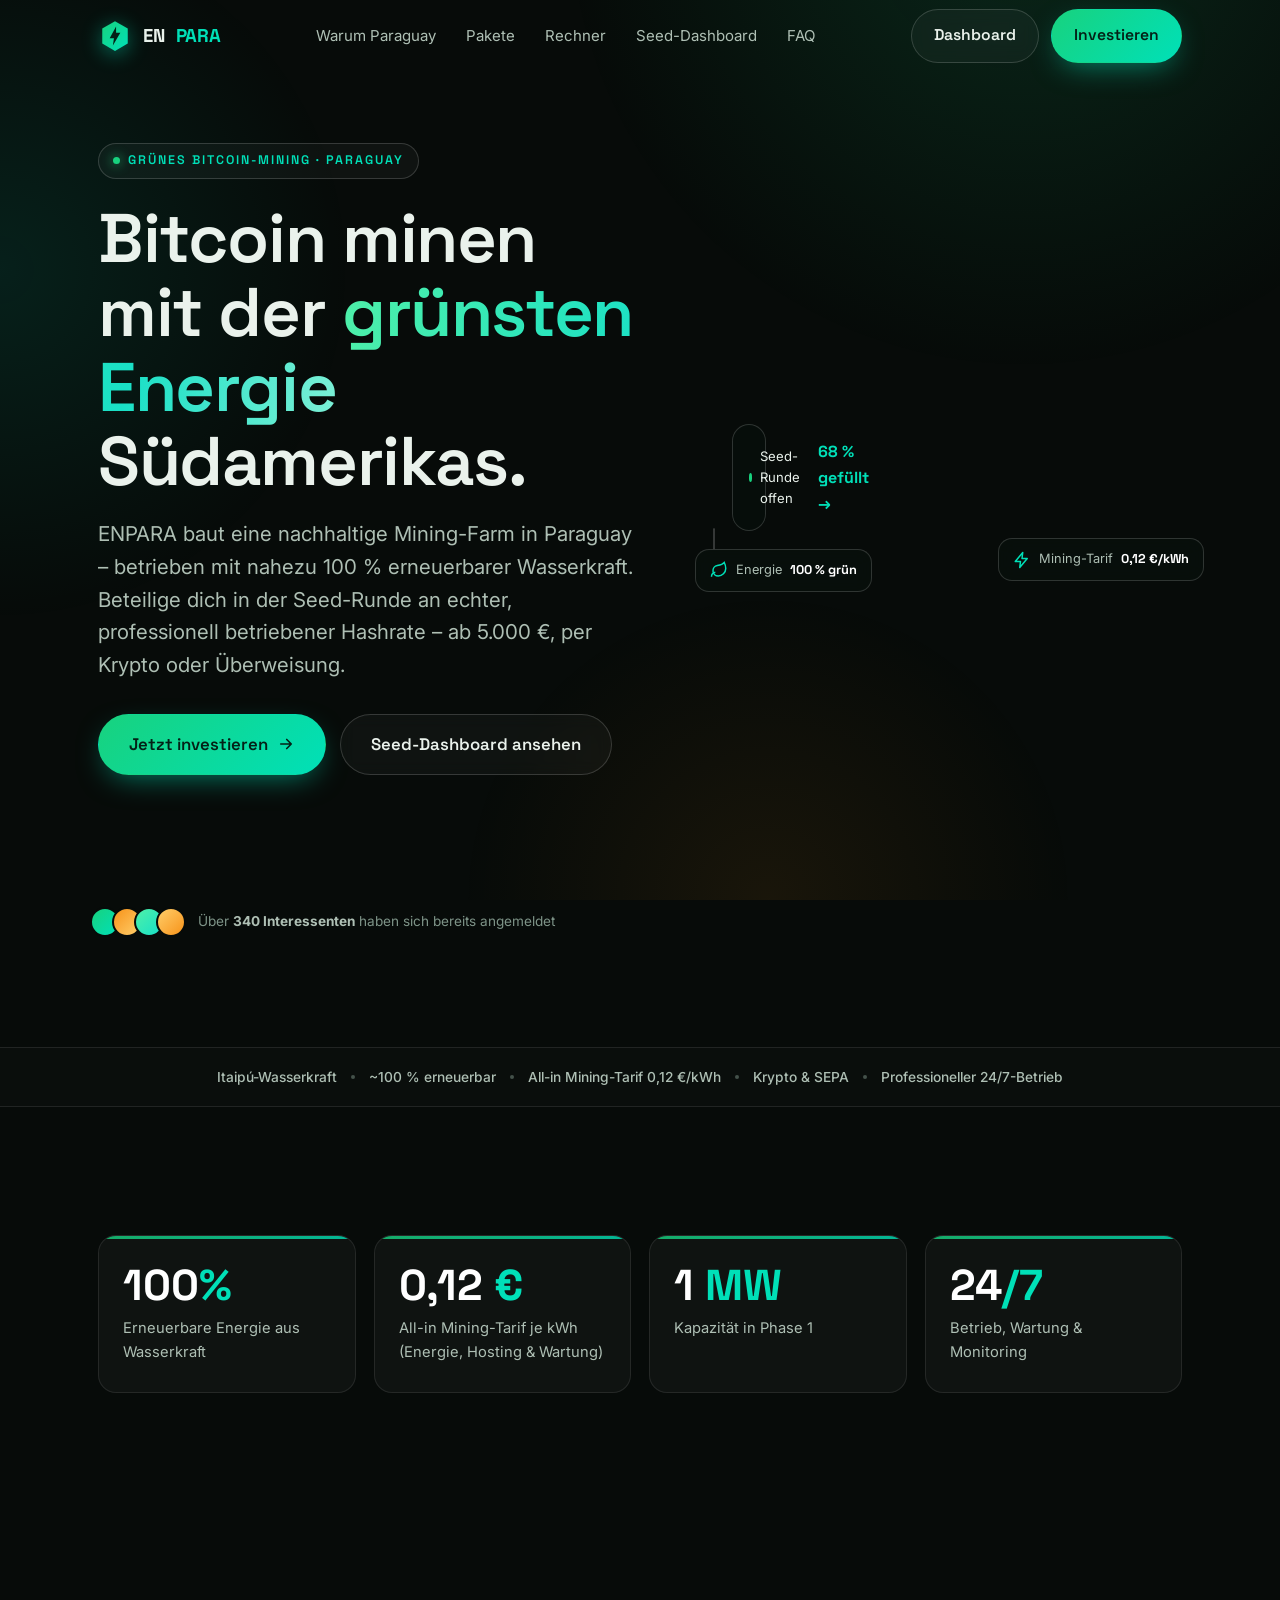
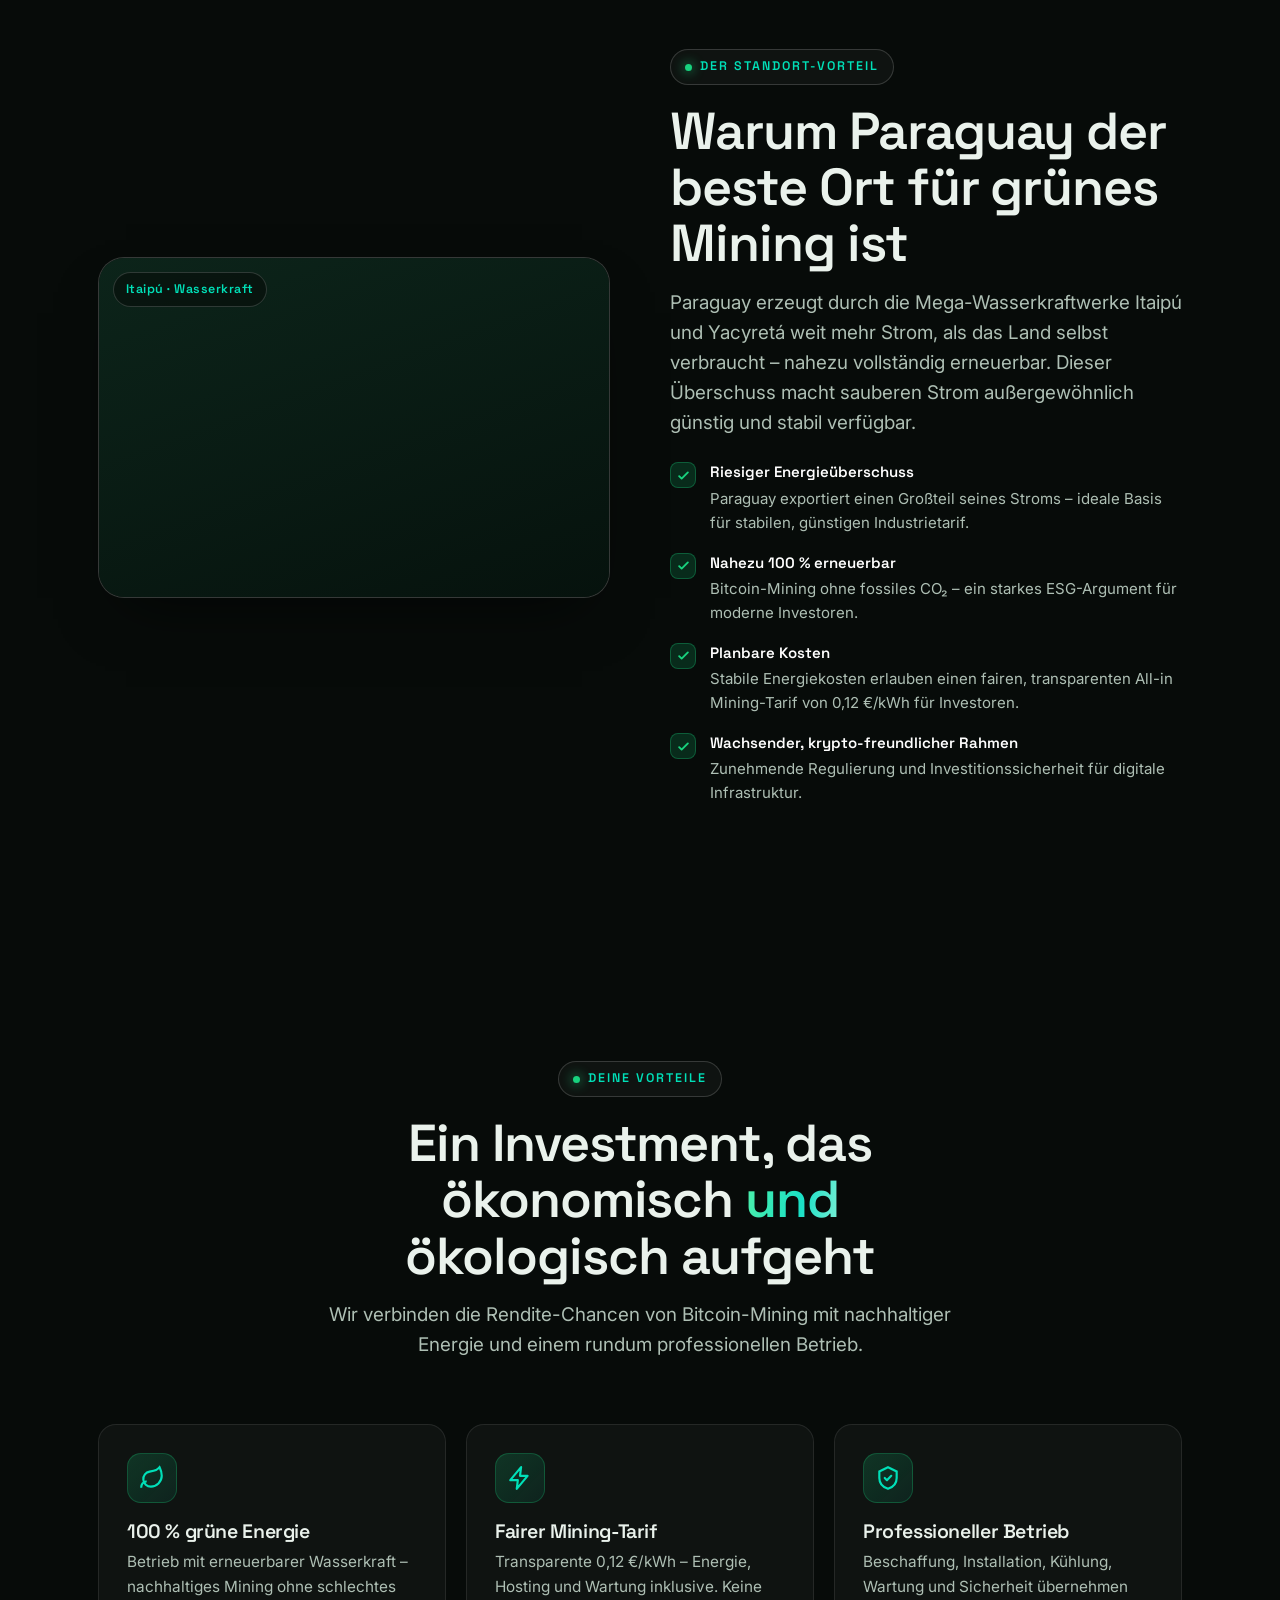
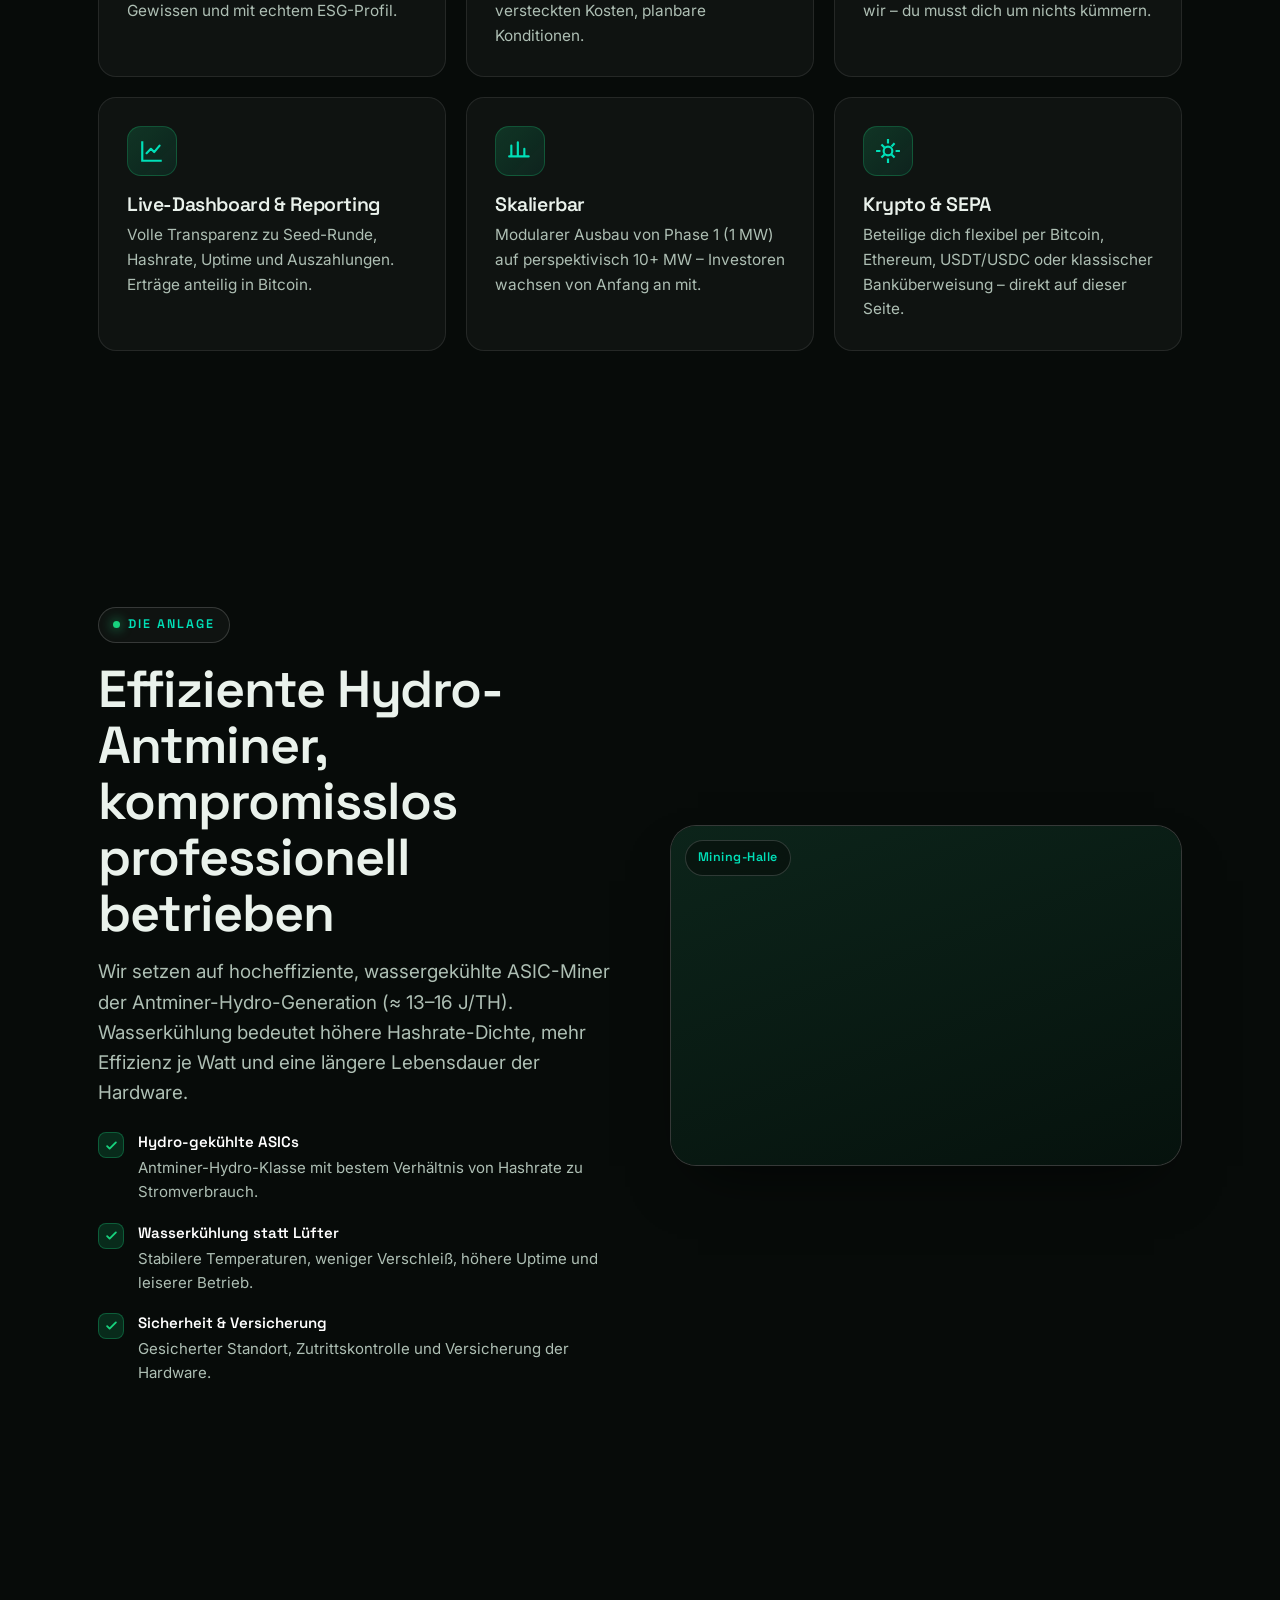
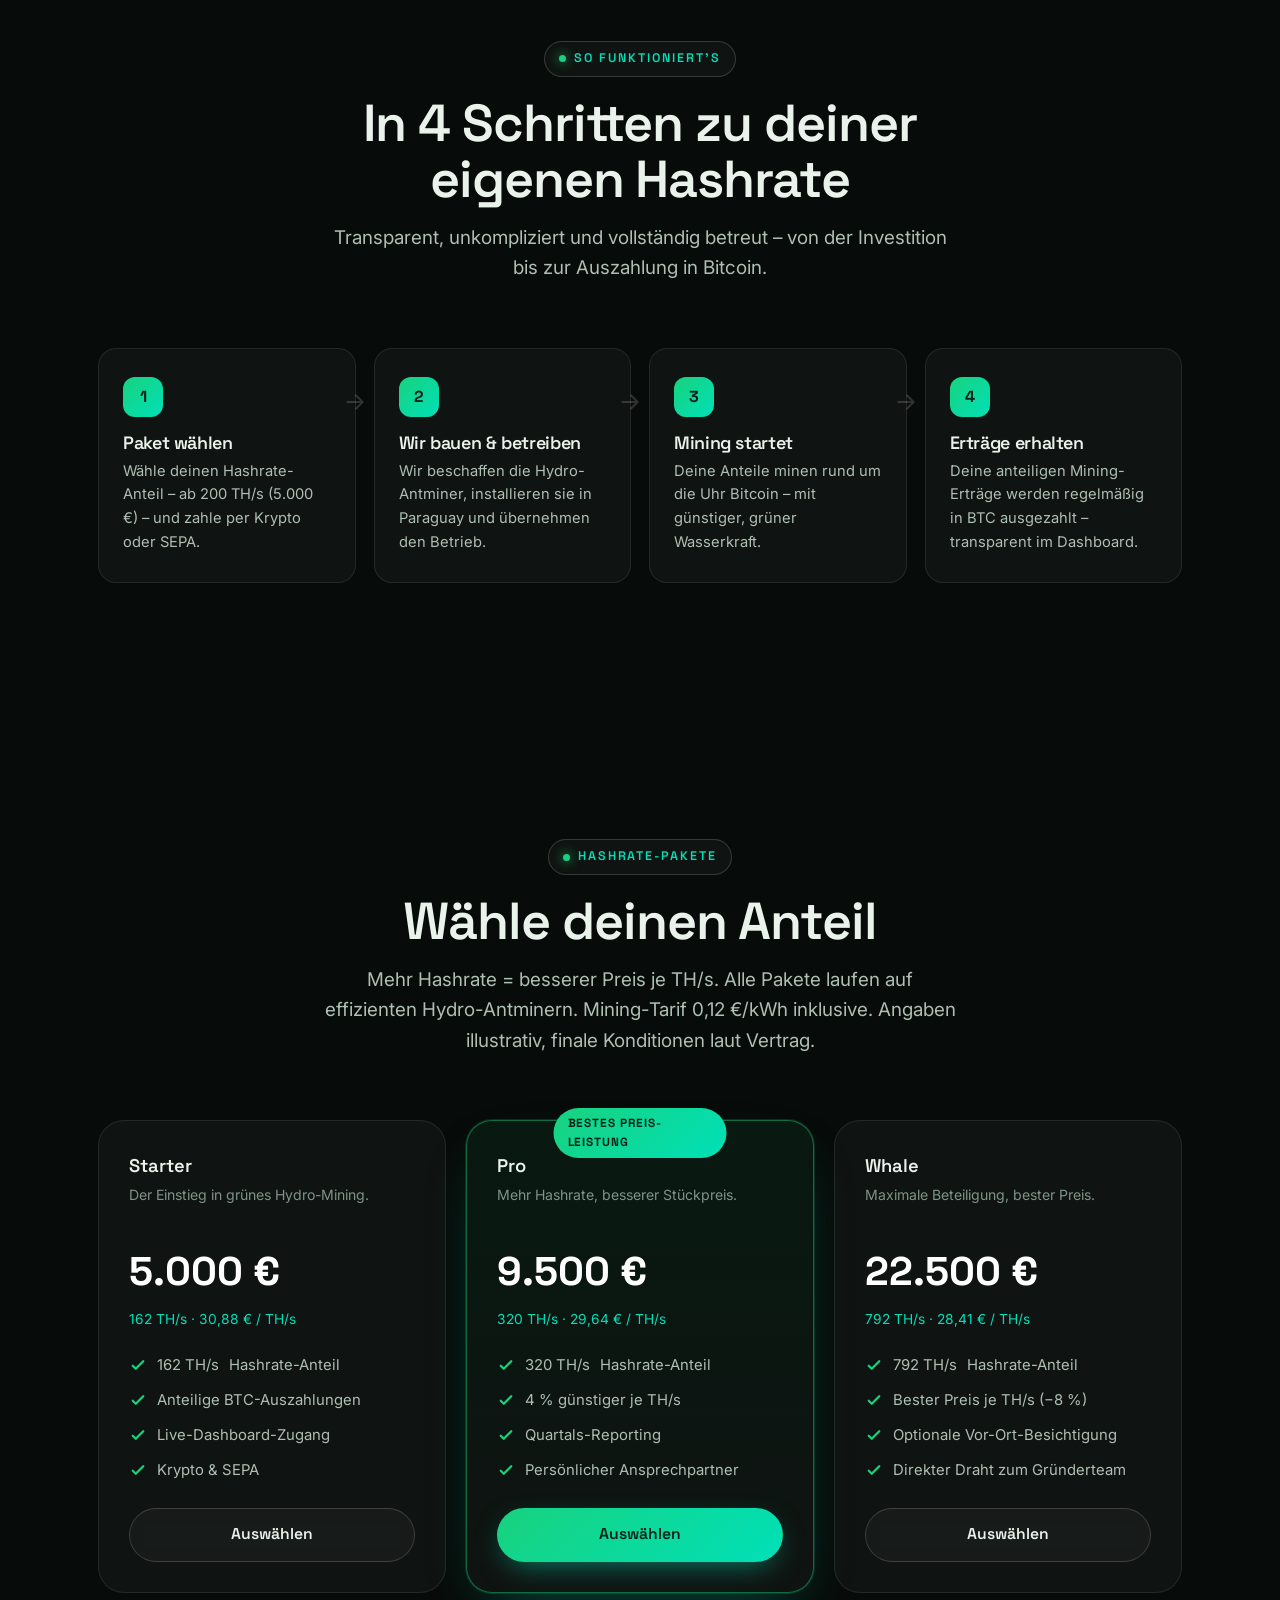
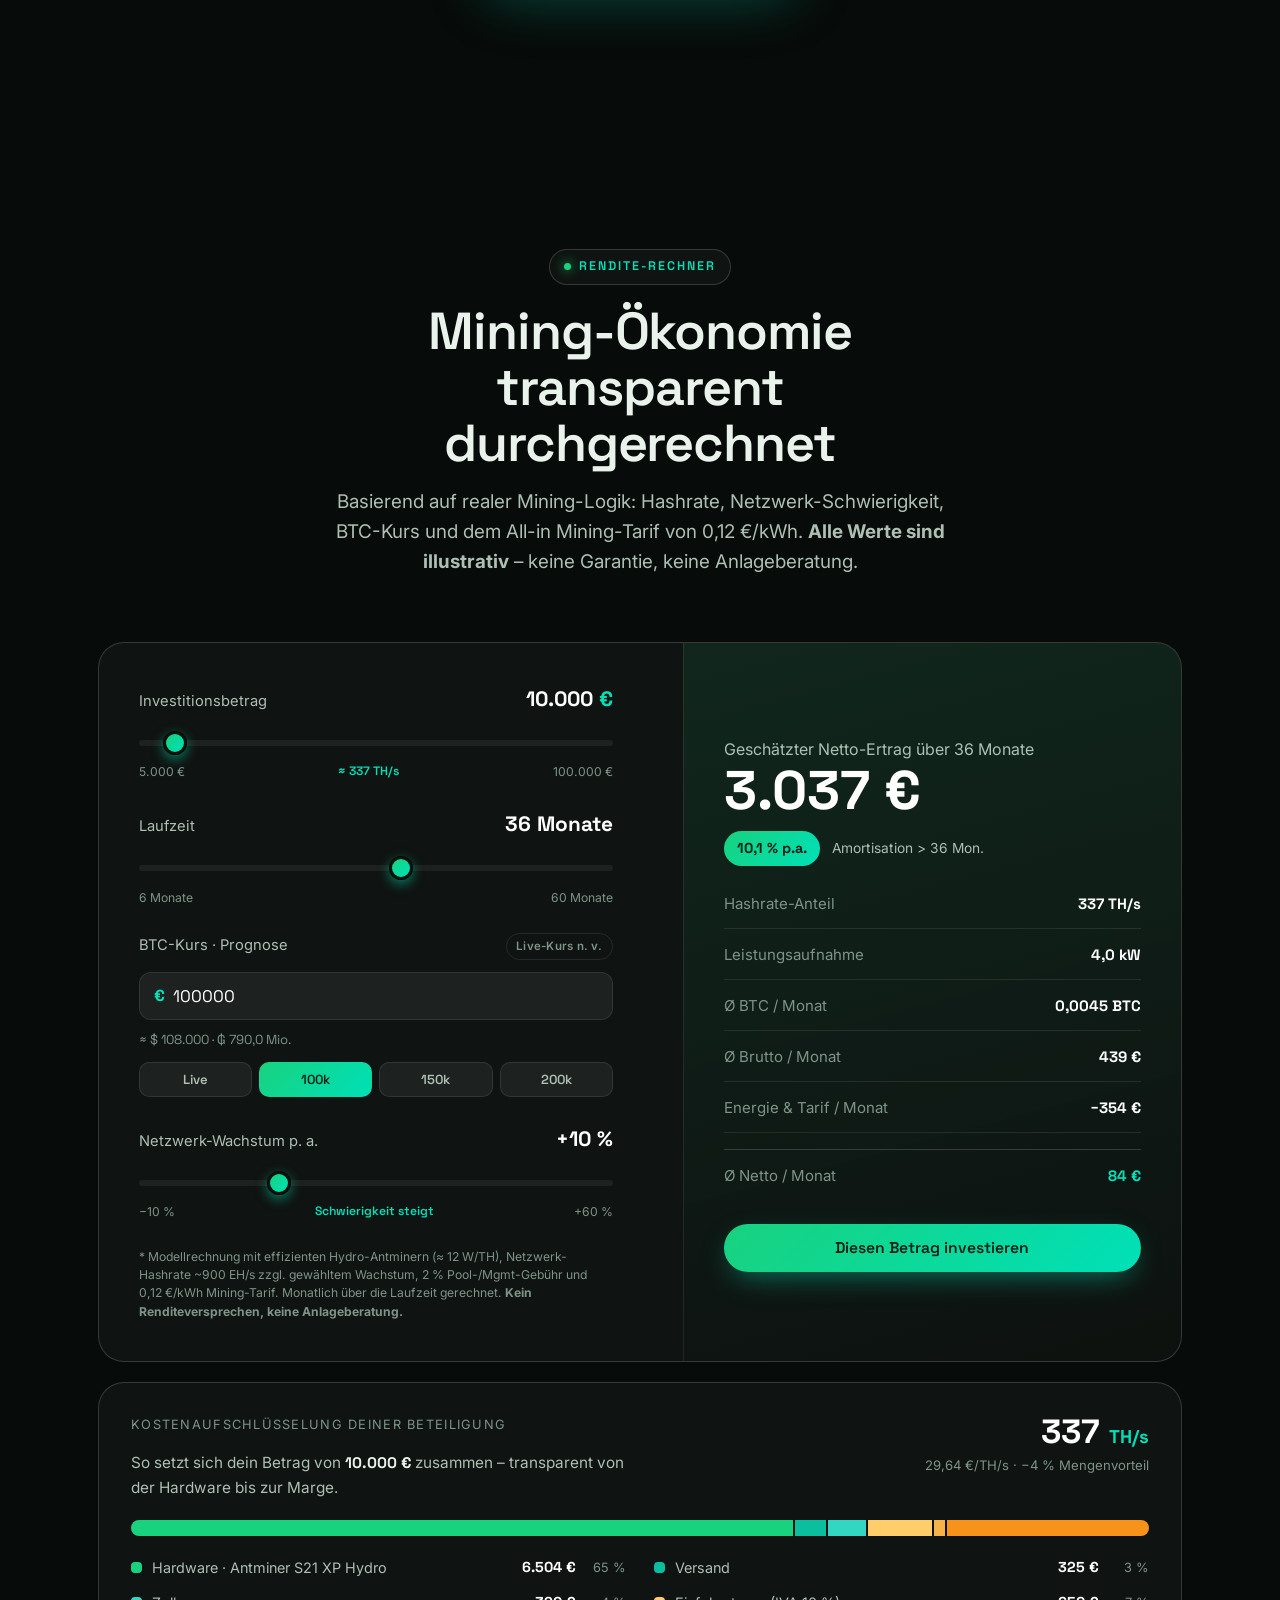
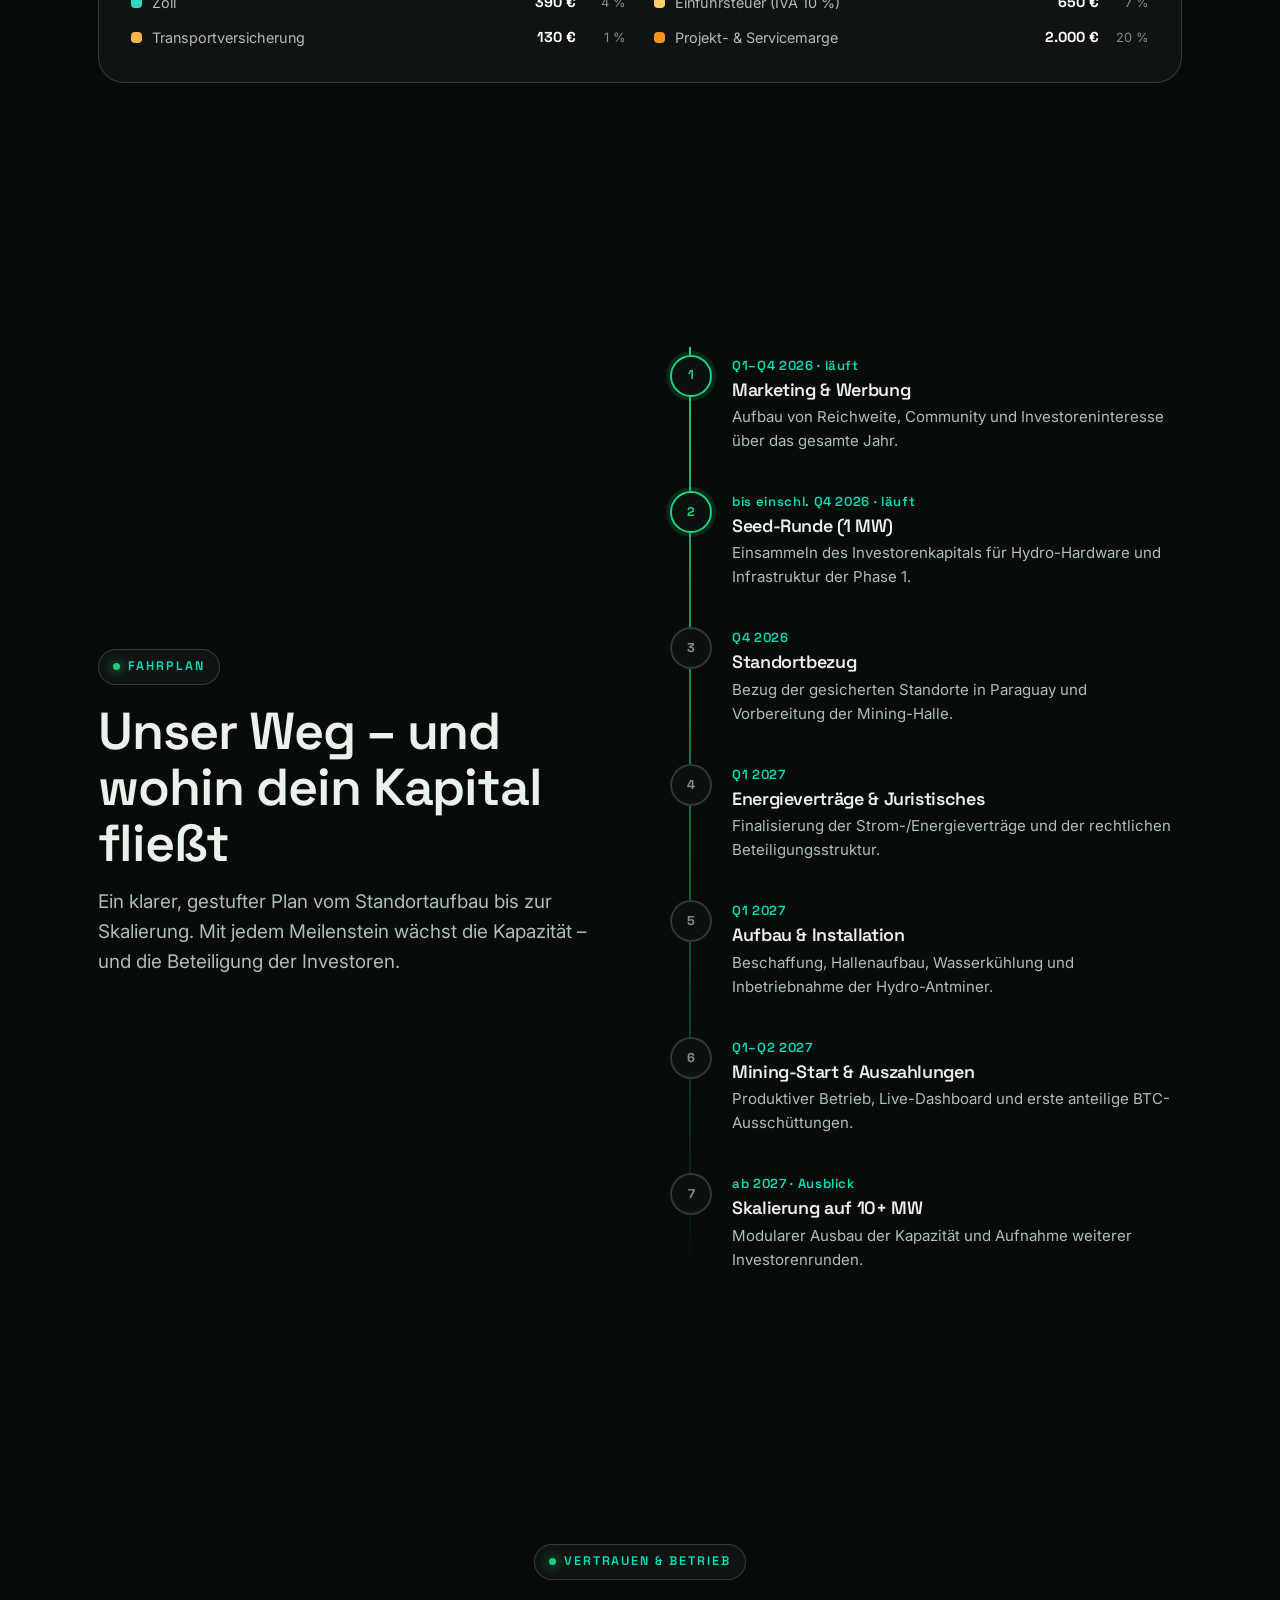
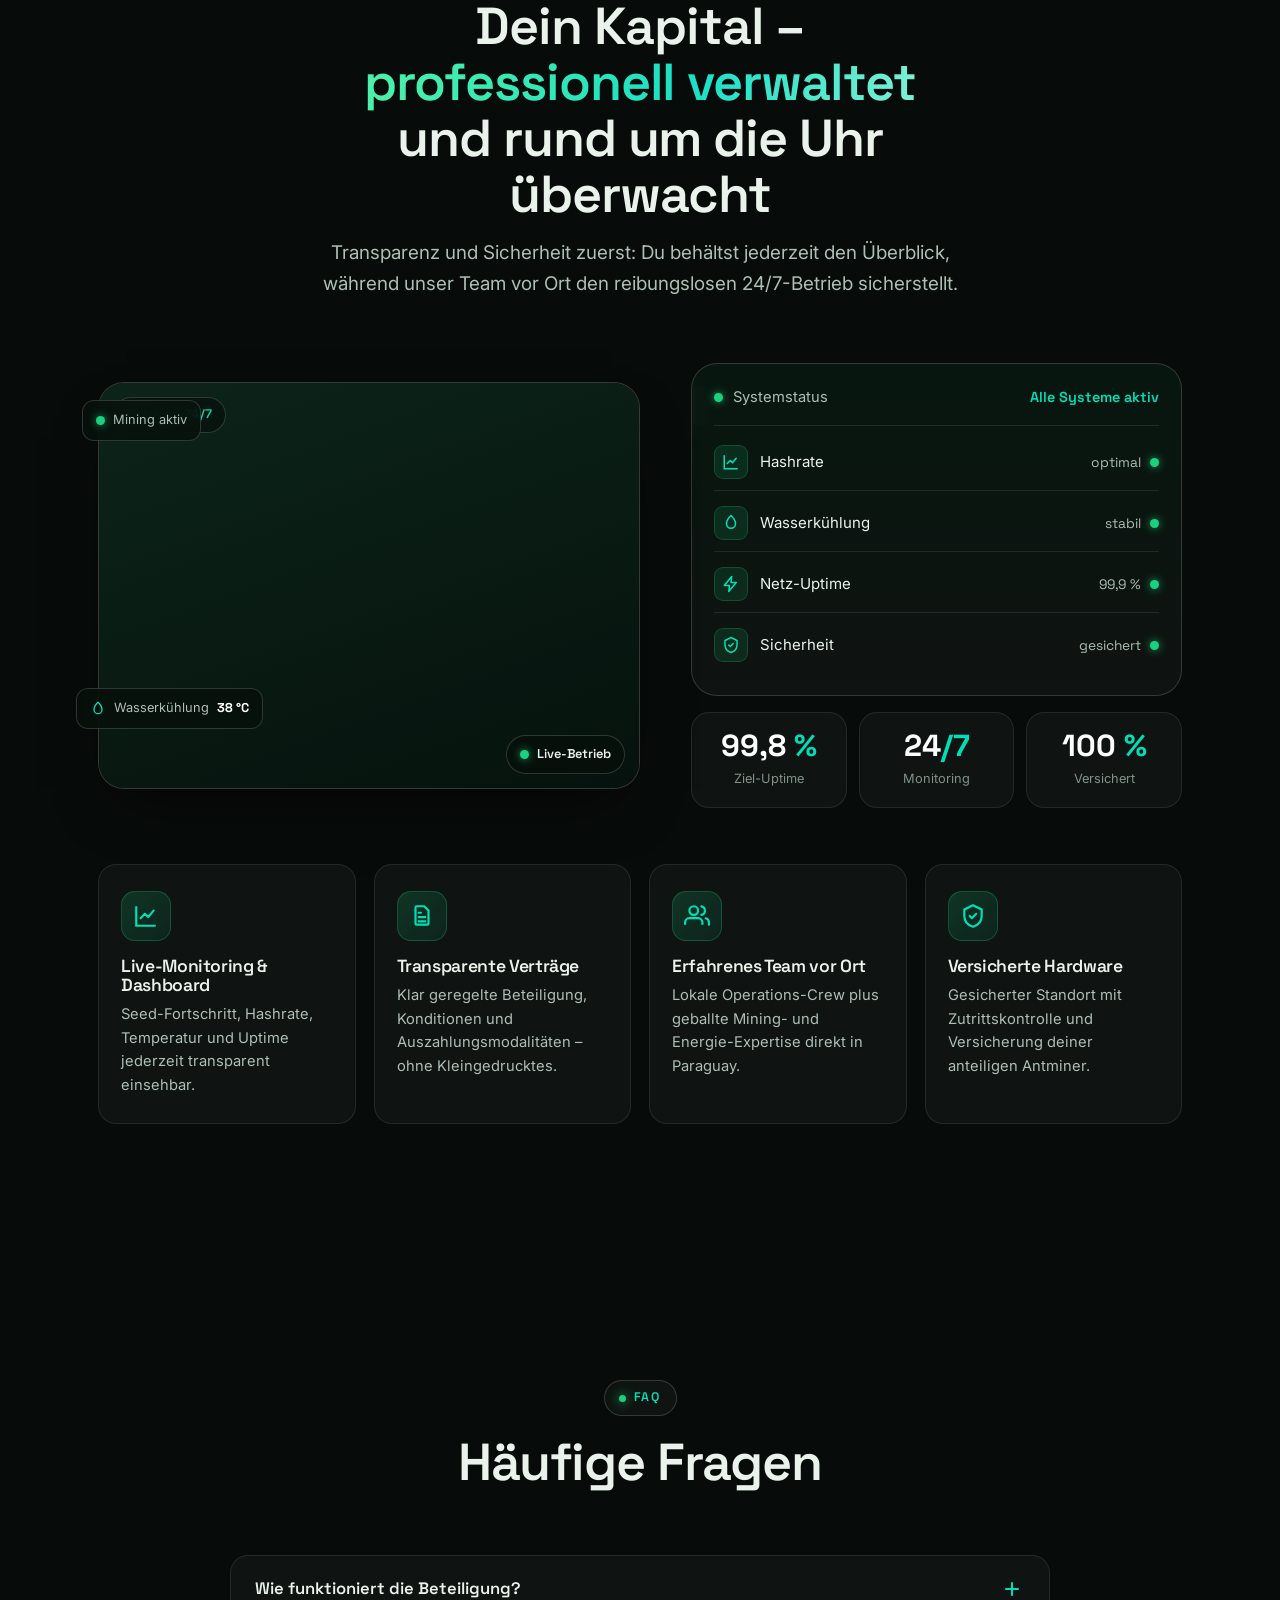
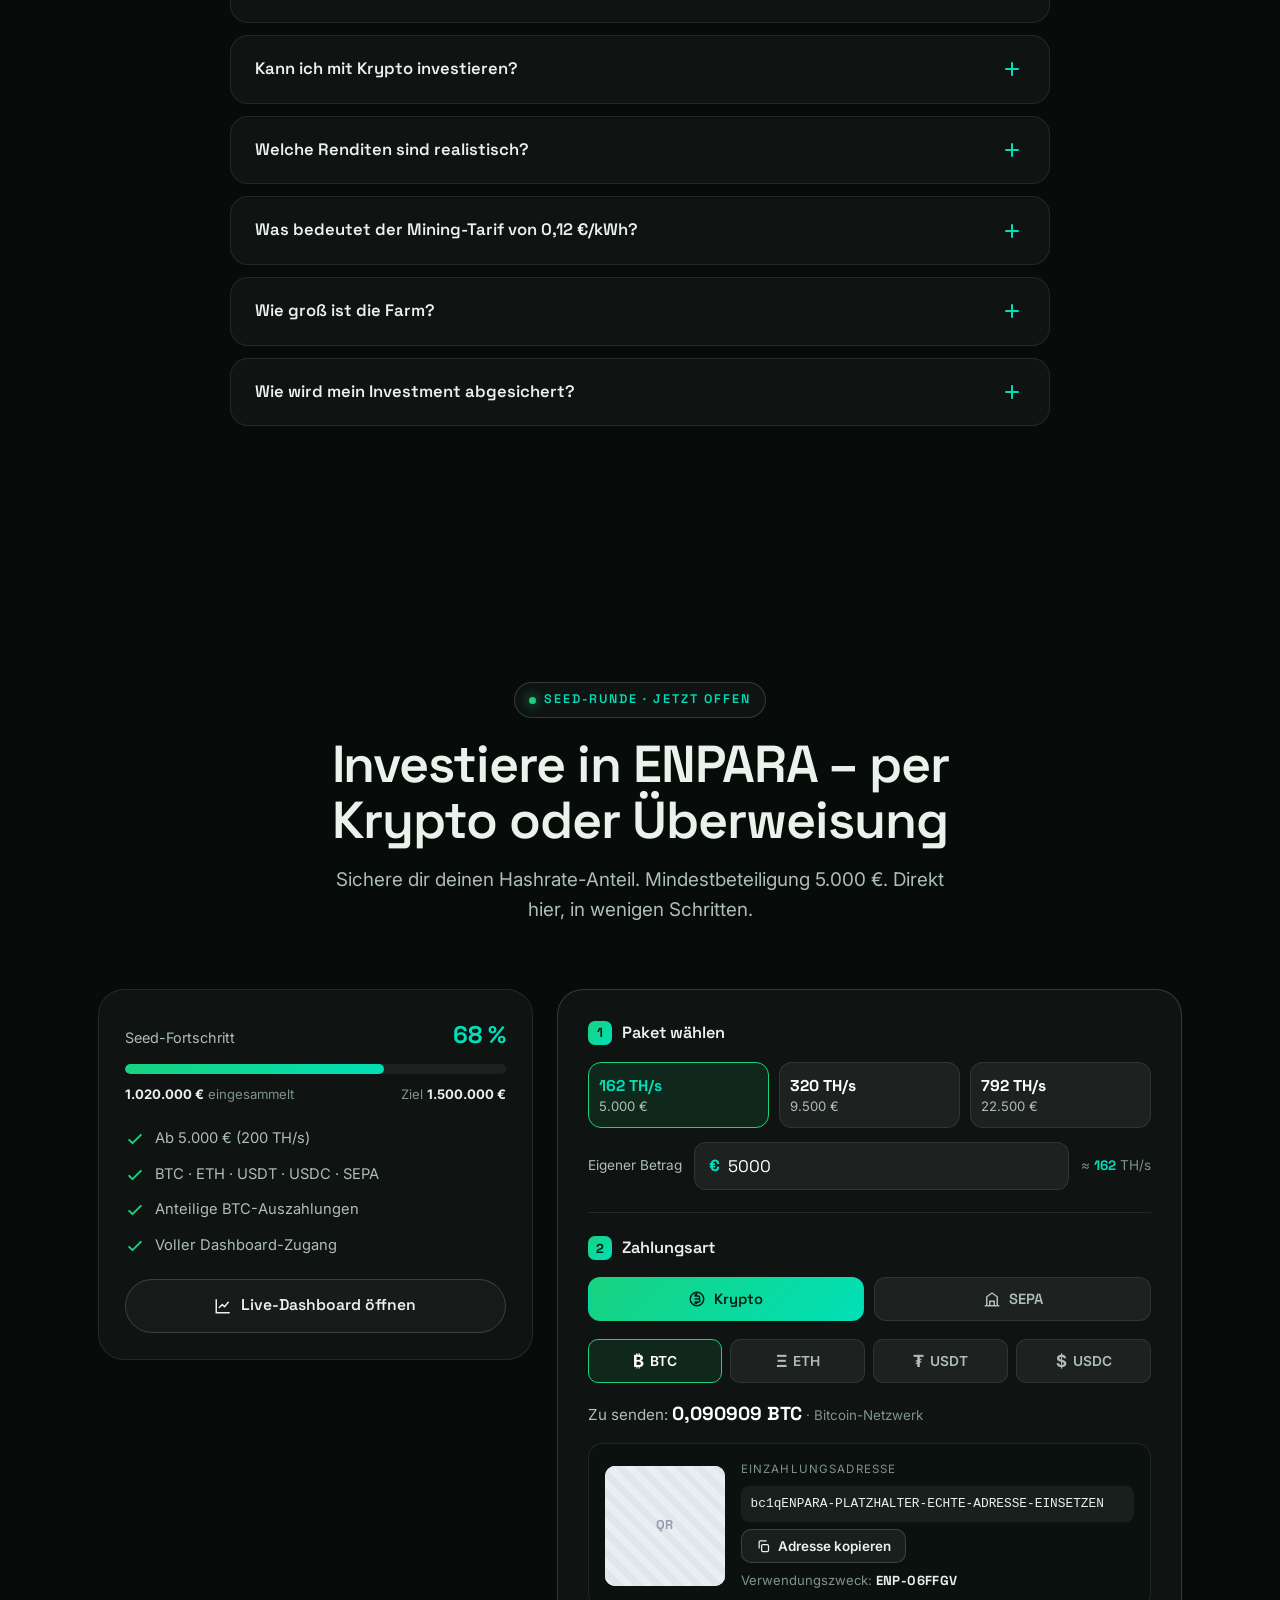
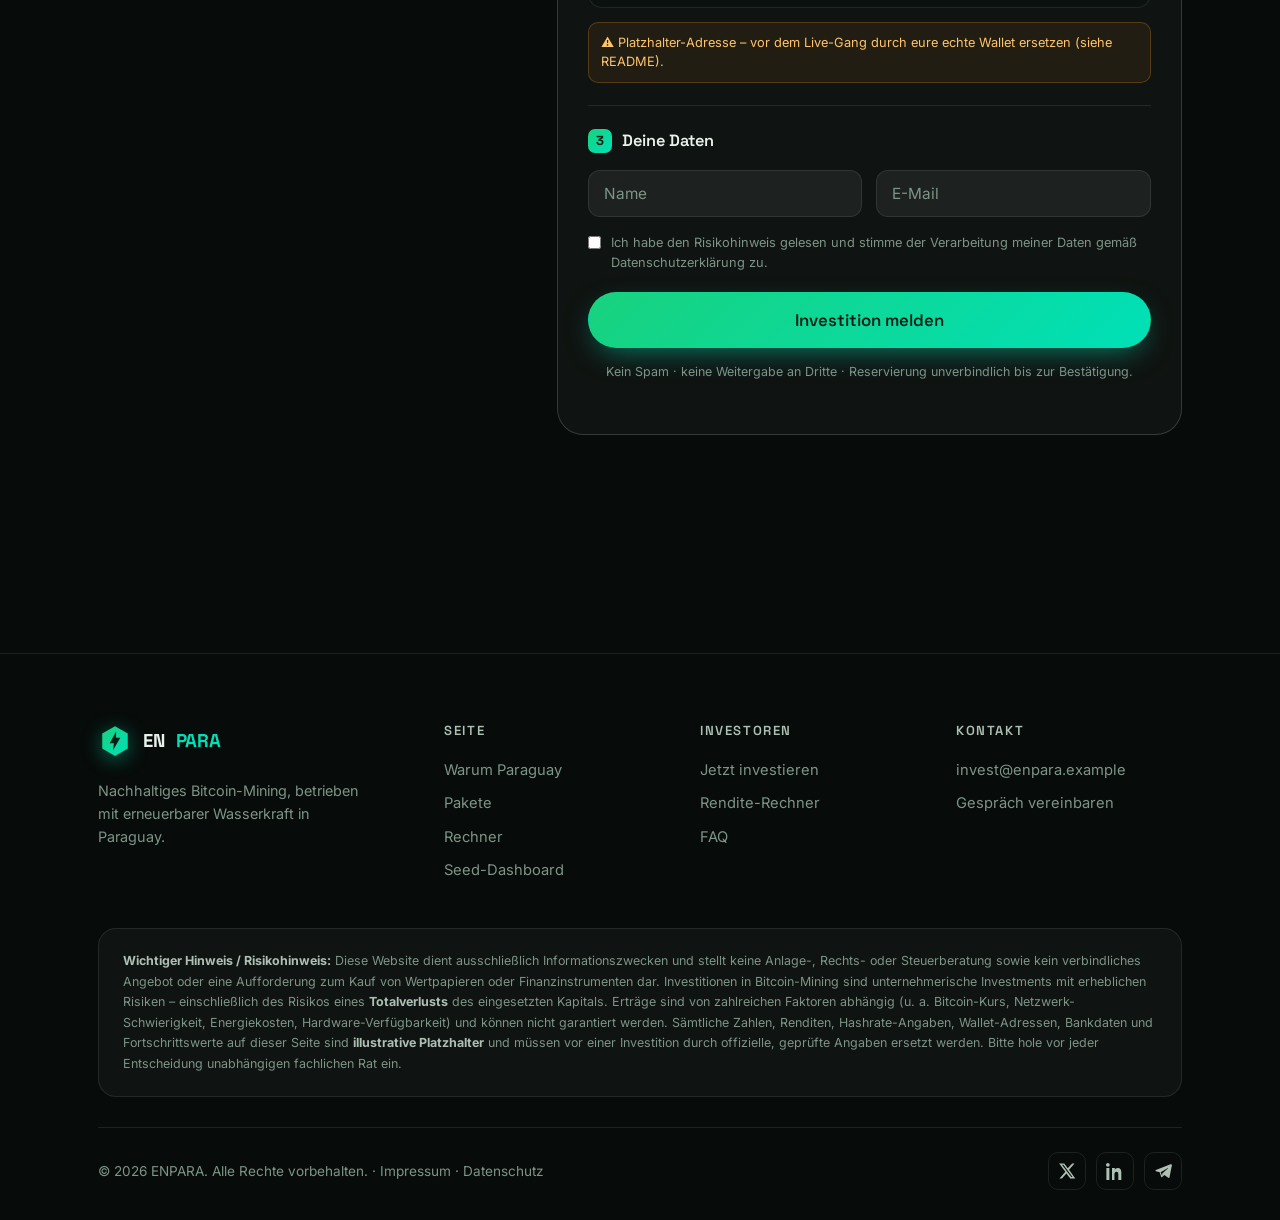
==== index.html @ 9d62b42e "Rechner-Neuaufbau, reales Preismodell, Roadmap & Trust-Sektion Preismodell (eine Quelle der Wahrheit" ====
<!DOCTYPE html>
<html lang="de">
<head>
  <meta charset="UTF-8" />
  <meta name="viewport" content="width=device-width, initial-scale=1" />
  <title>ENPARA — Grünes Bitcoin-Mining aus Paraguay | Seed-Runde · jetzt investieren</title>
  <meta name="description" content="Investiere in ENPARA – eine nachhaltige Bitcoin-Mining-Farm in Paraguay, betrieben mit ~100 % erneuerbarer Wasserkraft. Seed-Runde offen: ab 5.000 € per Krypto oder Überweisung beteiligen." />
  <meta name="theme-color" content="#070b09" />

  <meta property="og:type" content="website" />
  <meta property="og:title" content="ENPARA — Grünes Bitcoin-Mining aus Paraguay" />
  <meta property="og:description" content="Nachhaltige Hashrate aus erneuerbarer Wasserkraft. Seed-Runde offen – jetzt per Krypto oder SEPA investieren." />
  <meta property="og:image" content="https://d8j0ntlcm91z4.cloudfront.net/user_3DzDTt3a6Vkt24L7jaFmcN9bjT4/hf_20260618_145342_1f035359-9f63-45f8-9f06-1e09244273aa.png" />
  <meta name="twitter:card" content="summary_large_image" />

  <link rel="icon" href="data:image/svg+xml,%3Csvg xmlns='http://www.w3.org/2000/svg' viewBox='0 0 32 32'%3E%3Cpath d='M16 2l12 7v14l-12 7L4 23V9z' fill='%2318d27e'/%3E%3Cpath d='M17 7l-6 11h4l-1 7 7-12h-4z' fill='%23042016'/%3E%3C/svg%3E" />

  <link rel="preconnect" href="https://fonts.googleapis.com" />
  <link rel="preconnect" href="https://fonts.gstatic.com" crossorigin />
  <link href="https://fonts.googleapis.com/css2?family=Inter:wght@400;500;600&family=Space+Grotesk:wght@500;600;700&display=swap" rel="stylesheet" />

  <link rel="stylesheet" href="assets/css/styles.css" />
</head>
<body>

  <!-- ============ HEADER ============ -->
  <header class="site-header">
    <div class="container nav">
      <a class="brand" href="#top" aria-label="ENPARA Startseite">
        <svg class="logo-mark" viewBox="0 0 32 32" aria-hidden="true">
          <defs><linearGradient id="lg" x1="0" y1="0" x2="1" y2="1">
            <stop offset="0" stop-color="#18d27e"/><stop offset="1" stop-color="#00e0b8"/>
          </linearGradient></defs>
          <path d="M16 2l12 7v14l-12 7L4 23V9z" fill="url(#lg)"/>
          <path d="M17 7l-6 11h4l-1 7 7-12h-4z" fill="#042016"/>
        </svg>
        EN<b>PARA</b>
      </a>

      <nav class="nav-links" aria-label="Hauptnavigation">
        <a href="#paraguay">Warum Paraguay</a>
        <a href="#pakete">Pakete</a>
        <a href="#rechner">Rechner</a>
        <a href="dashboard.html">Seed-Dashboard</a>
        <a href="#faq">FAQ</a>
      </nav>

      <div class="nav-cta">
        <a class="btn btn-ghost" href="dashboard.html">Dashboard</a>
        <a class="btn btn-primary" href="#invest">Investieren</a>
        <button class="nav-toggle" aria-label="Menü öffnen" aria-expanded="false"><span></span></button>
      </div>
    </div>
  </header>

  <div class="mobile-menu" id="mobileMenu">
    <a href="#paraguay">Warum Paraguay</a>
    <a href="#vorteile">Vorteile</a>
    <a href="#ablauf">Ablauf</a>
    <a href="#pakete">Pakete</a>
    <a href="#rechner">Rechner</a>
    <a href="dashboard.html">Seed-Dashboard</a>
    <a href="#faq">FAQ</a>
    <a class="btn btn-primary btn-block" href="#invest">Jetzt investieren</a>
  </div>

  <span id="top"></span>

  <!-- ============ HERO ============ -->
  <section class="hero">
    <div class="hero-bg has-img" style="background-image:url('https://d8j0ntlcm91z4.cloudfront.net/user_3DzDTt3a6Vkt24L7jaFmcN9bjT4/hf_20260618_145342_1f035359-9f63-45f8-9f06-1e09244273aa.png');"></div>
    <div class="container hero-grid">
      <div class="hero-copy">
        <span class="eyebrow reveal"><span class="dot"></span> Grünes Bitcoin-Mining · Paraguay</span>
        <h1 class="reveal d1">Bitcoin minen mit der <span class="grad-text">grünsten Energie</span> Südamerikas.</h1>
        <p class="lead reveal d2">ENPARA baut eine nachhaltige Mining-Farm in Paraguay – betrieben mit nahezu 100 % erneuerbarer Wasserkraft. Beteilige dich in der Seed-Runde an echter, professionell betriebener Hashrate – ab 5.000 €, per Krypto oder Überweisung.</p>
        <div class="hero-actions reveal d3">
          <a class="btn btn-primary btn-lg" href="#invest">
            Jetzt investieren
            <svg viewBox="0 0 24 24" fill="none" stroke="currentColor" stroke-width="2.2"><path d="M5 12h14M13 6l6 6-6 6" stroke-linecap="round" stroke-linejoin="round"/></svg>
          </a>
          <a class="btn btn-ghost btn-lg" href="dashboard.html">Seed-Dashboard ansehen</a>
        </div>
        <div class="hero-meta reveal d3">
          <div class="m"><b>~100 %</b><span>erneuerbare Energie</span></div>
          <div class="m"><b>1 MW</b><span>Kapazität Phase 1</span></div>
          <div class="m"><b>24/7</b><span>Betrieb & Monitoring</span></div>
        </div>
        <div class="hero-trust reveal d4">
          <div class="avatars"><i></i><i></i><i></i><i></i></div>
          <span>Über <b style="color:var(--text-dim)">340 Interessenten</b> haben sich bereits angemeldet</span>
        </div>
      </div>

      <div class="hero-visual reveal d2">
        <a class="hero-card" href="dashboard.html" aria-label="Seed-Dashboard öffnen">
          <img src="https://d8j0ntlcm91z4.cloudfront.net/user_3DzDTt3a6Vkt24L7jaFmcN9bjT4/hf_20260618_145342_1f035359-9f63-45f8-9f06-1e09244273aa.png" alt="Luftaufnahme der ENPARA Mining-Farm in Paraguay mit Wasserkraftwerk" data-fallback loading="eager" />
          <div class="fallback"></div>
          <div class="overlay"></div>
          <div class="hero-badge">
            <div class="live"><span class="pulse"></span> Seed-Runde offen</div>
            <div class="pct">68 % gefüllt →</div>
          </div>
        </a>
        <div class="float-chip c1">
          <svg viewBox="0 0 24 24" fill="none" stroke="currentColor" stroke-width="2"><path d="M11 20A7 7 0 0 1 9.8 6.1C15.5 5 17 4.48 19 2c1 2 2 4.18 2 8 0 5.5-4.78 10-10 10z"/><path d="M2 21c0-3 1.85-5.36 5.08-6"/></svg>
          Energie <b>100 % grün</b>
        </div>
        <div class="float-chip c2">
          <svg viewBox="0 0 24 24" fill="none" stroke="currentColor" stroke-width="2"><path d="M13 2L3 14h7l-1 8 10-12h-7z" stroke-linejoin="round"/></svg>
          Mining-Tarif <b>0,12 €/kWh</b>
        </div>
      </div>
    </div>
  </section>

  <!-- ============ TRUST STRIP ============ -->
  <div class="strip">
    <div class="container strip-inner">
      <b>Itaipú-Wasserkraft</b><span class="sep"></span>
      <b>~100 % erneuerbar</b><span class="sep"></span>
      <b>All-in Mining-Tarif 0,12 €/kWh</b><span class="sep"></span>
      <b>Krypto & SEPA</b><span class="sep"></span>
      <b>Professioneller 24/7-Betrieb</b>
    </div>
  </div>

  <!-- ============ STATS ============ -->
  <section class="section-pad">
    <div class="container">
      <div class="stats-grid">
        <div class="stat reveal">
          <div class="num"><span data-count="100">0</span><span class="suffix">%</span></div>
          <div class="label">Erneuerbare Energie aus Wasserkraft</div>
        </div>
        <div class="stat reveal d1">
          <div class="num"><span data-count="0.12" data-decimals="2">0</span><span class="suffix"> €</span></div>
          <div class="label">All-in Mining-Tarif je kWh (Energie, Hosting & Wartung)</div>
        </div>
        <div class="stat reveal d2">
          <div class="num"><span data-count="1">0</span><span class="suffix"> MW</span></div>
          <div class="label">Kapazität in Phase 1</div>
        </div>
        <div class="stat reveal d3">
          <div class="num"><span data-count="24">0</span><span class="suffix">/7</span></div>
          <div class="label">Betrieb, Wartung & Monitoring</div>
        </div>
      </div>
    </div>
  </section>

  <!-- ============ WHY PARAGUAY ============ -->
  <section class="section-pad" id="paraguay">
    <div class="container split">
      <div class="reveal">
        <div class="media-frame">
          <img src="https://d8j0ntlcm91z4.cloudfront.net/user_3DzDTt3a6Vkt24L7jaFmcN9bjT4/hf_20260618_145426_2d565d68-21d3-4057-a419-9b1dac9169bb.png" alt="Großes Wasserkraftwerk in Paraguay mit türkisem Wasser" data-fallback loading="lazy" />
          <div class="fallback"></div>
          <span class="tag">Itaipú · Wasserkraft</span>
        </div>
      </div>
      <div class="reveal d1">
        <span class="eyebrow"><span class="dot"></span> Der Standort-Vorteil</span>
        <h2 class="title">Warum Paraguay der beste Ort für grünes Mining ist</h2>
        <p class="lead">Paraguay erzeugt durch die Mega-Wasserkraftwerke Itaipú und Yacyretá weit mehr Strom, als das Land selbst verbraucht – nahezu vollständig erneuerbar. Dieser Überschuss macht sauberen Strom außergewöhnlich günstig und stabil verfügbar.</p>
        <ul class="feature-list">
          <li>
            <span class="check"><svg viewBox="0 0 24 24" fill="none" stroke="currentColor" stroke-width="3"><path d="M5 13l4 4L19 7" stroke-linecap="round" stroke-linejoin="round"/></svg></span>
            <span><b>Riesiger Energieüberschuss</b>Paraguay exportiert einen Großteil seines Stroms – ideale Basis für stabilen, günstigen Industrietarif.</span>
          </li>
          <li>
            <span class="check"><svg viewBox="0 0 24 24" fill="none" stroke="currentColor" stroke-width="3"><path d="M5 13l4 4L19 7" stroke-linecap="round" stroke-linejoin="round"/></svg></span>
            <span><b>Nahezu 100 % erneuerbar</b>Bitcoin-Mining ohne fossiles CO₂ – ein starkes ESG-Argument für moderne Investoren.</span>
          </li>
          <li>
            <span class="check"><svg viewBox="0 0 24 24" fill="none" stroke="currentColor" stroke-width="3"><path d="M5 13l4 4L19 7" stroke-linecap="round" stroke-linejoin="round"/></svg></span>
            <span><b>Planbare Kosten</b>Stabile Energiekosten erlauben einen fairen, transparenten All-in Mining-Tarif von 0,12 €/kWh für Investoren.</span>
          </li>
          <li>
            <span class="check"><svg viewBox="0 0 24 24" fill="none" stroke="currentColor" stroke-width="3"><path d="M5 13l4 4L19 7" stroke-linecap="round" stroke-linejoin="round"/></svg></span>
            <span><b>Wachsender, krypto-freundlicher Rahmen</b>Zunehmende Regulierung und Investitionssicherheit für digitale Infrastruktur.</span>
          </li>
        </ul>
      </div>
    </div>
  </section>

  <!-- ============ VORTEILE ============ -->
  <section class="section-pad" id="vorteile">
    <div class="container">
      <div class="section-head center reveal">
        <span class="eyebrow"><span class="dot"></span> Deine Vorteile</span>
        <h2 class="title">Ein Investment, das ökonomisch <span class="grad-text">und</span> ökologisch aufgeht</h2>
        <p class="lead">Wir verbinden die Rendite-Chancen von Bitcoin-Mining mit nachhaltiger Energie und einem rundum professionellen Betrieb.</p>
      </div>
      <div class="cards cols-3">
        <div class="card reveal">
          <div class="ic"><svg viewBox="0 0 24 24" fill="none" stroke="currentColor" stroke-width="2"><path d="M11 20A7 7 0 0 1 9.8 6.1C15.5 5 17 4.48 19 2c1 2 2 4.18 2 8 0 5.5-4.78 10-10 10z"/><path d="M2 21c0-3 1.85-5.36 5.08-6"/></svg></div>
          <h3>100 % grüne Energie</h3>
          <p>Betrieb mit erneuerbarer Wasserkraft – nachhaltiges Mining ohne schlechtes Gewissen und mit echtem ESG-Profil.</p>
        </div>
        <div class="card reveal d1">
          <div class="ic"><svg viewBox="0 0 24 24" fill="none" stroke="currentColor" stroke-width="2"><path d="M13 2L3 14h7l-1 8 10-12h-7z" stroke-linejoin="round"/></svg></div>
          <h3>Fairer Mining-Tarif</h3>
          <p>Transparente 0,12 €/kWh – Energie, Hosting und Wartung inklusive. Keine versteckten Kosten, planbare Konditionen.</p>
        </div>
        <div class="card reveal d2">
          <div class="ic"><svg viewBox="0 0 24 24" fill="none" stroke="currentColor" stroke-width="2"><path d="M12 2l8 4v6c0 5-3.4 8.5-8 10-4.6-1.5-8-5-8-10V6z"/><path d="M9 12l2 2 4-4" stroke-linecap="round" stroke-linejoin="round"/></svg></div>
          <h3>Professioneller Betrieb</h3>
          <p>Beschaffung, Installation, Kühlung, Wartung und Sicherheit übernehmen wir – du musst dich um nichts kümmern.</p>
        </div>
        <div class="card reveal">
          <div class="ic"><svg viewBox="0 0 24 24" fill="none" stroke="currentColor" stroke-width="2"><path d="M3 3v18h18"/><path d="M7 14l4-4 3 3 5-6" stroke-linecap="round" stroke-linejoin="round"/></svg></div>
          <h3>Live-Dashboard & Reporting</h3>
          <p>Volle Transparenz zu Seed-Runde, Hashrate, Uptime und Auszahlungen. Erträge anteilig in Bitcoin.</p>
        </div>
        <div class="card reveal d1">
          <div class="ic"><svg viewBox="0 0 24 24" fill="none" stroke="currentColor" stroke-width="2"><path d="M4 17V7m6 10V4m6 13v-7m4 7H2" stroke-linecap="round"/></svg></div>
          <h3>Skalierbar</h3>
          <p>Modularer Ausbau von Phase 1 (1 MW) auf perspektivisch 10+ MW – Investoren wachsen von Anfang an mit.</p>
        </div>
        <div class="card reveal d2">
          <div class="ic"><svg viewBox="0 0 24 24" fill="none" stroke="currentColor" stroke-width="2"><path d="M12 1v4m0 14v4m11-11h-4M5 12H1m17.07-7.07-2.83 2.83M8.76 15.24l-2.83 2.83m12.14 0-2.83-2.83M8.76 8.76 5.93 5.93"/><circle cx="12" cy="12" r="4"/></svg></div>
          <h3>Krypto & SEPA</h3>
          <p>Beteilige dich flexibel per Bitcoin, Ethereum, USDT/USDC oder klassischer Banküberweisung – direkt auf dieser Seite.</p>
        </div>
      </div>
    </div>
  </section>

  <!-- ============ ANLAGE / HARDWARE ============ -->
  <section class="section-pad">
    <div class="container split">
      <div class="reveal">
        <span class="eyebrow"><span class="dot"></span> Die Anlage</span>
        <h2 class="title">Effiziente Hydro-Antminer, kompromisslos professionell betrieben</h2>
        <p class="lead">Wir setzen auf hocheffiziente, wassergekühlte ASIC-Miner der Antminer-Hydro-Generation (≈ 13–16 J/TH). Wasserkühlung bedeutet höhere Hashrate-Dichte, mehr Effizienz je Watt und eine längere Lebensdauer der Hardware.</p>
        <ul class="feature-list">
          <li><span class="check"><svg viewBox="0 0 24 24" fill="none" stroke="currentColor" stroke-width="3"><path d="M5 13l4 4L19 7" stroke-linecap="round" stroke-linejoin="round"/></svg></span><span><b>Hydro-gekühlte ASICs</b>Antminer-Hydro-Klasse mit bestem Verhältnis von Hashrate zu Stromverbrauch.</span></li>
          <li><span class="check"><svg viewBox="0 0 24 24" fill="none" stroke="currentColor" stroke-width="3"><path d="M5 13l4 4L19 7" stroke-linecap="round" stroke-linejoin="round"/></svg></span><span><b>Wasserkühlung statt Lüfter</b>Stabilere Temperaturen, weniger Verschleiß, höhere Uptime und leiserer Betrieb.</span></li>
          <li><span class="check"><svg viewBox="0 0 24 24" fill="none" stroke="currentColor" stroke-width="3"><path d="M5 13l4 4L19 7" stroke-linecap="round" stroke-linejoin="round"/></svg></span><span><b>Sicherheit & Versicherung</b>Gesicherter Standort, Zutrittskontrolle und Versicherung der Hardware.</span></li>
        </ul>
      </div>
      <div class="reveal d1">
        <div class="media-frame">
          <img src="https://d8j0ntlcm91z4.cloudfront.net/user_3DzDTt3a6Vkt24L7jaFmcN9bjT4/hf_20260618_145610_455cea7b-3e87-4081-a151-86991df25064.png" alt="Innenansicht der Mining-Halle mit Reihen leuchtender ASIC-Miner" data-fallback loading="lazy" />
          <div class="fallback"></div>
          <span class="tag">Mining-Halle</span>
        </div>
      </div>
    </div>
  </section>

  <!-- ============ ABLAUF / STEPS ============ -->
  <section class="section-pad" id="ablauf">
    <div class="container">
      <div class="section-head center reveal">
        <span class="eyebrow"><span class="dot"></span> So funktioniert's</span>
        <h2 class="title">In 4 Schritten zu deiner eigenen Hashrate</h2>
        <p class="lead">Transparent, unkompliziert und vollständig betreut – von der Investition bis zur Auszahlung in Bitcoin.</p>
      </div>
      <div class="steps">
        <div class="step reveal">
          <div class="n">1</div>
          <h3>Paket wählen</h3>
          <p>Wähle deinen Hashrate-Anteil – ab 200 TH/s (5.000 €) – und zahle per Krypto oder SEPA.</p>
          <svg class="arrow" width="26" height="26" viewBox="0 0 24 24" fill="none" stroke="currentColor" stroke-width="2"><path d="M5 12h14M13 6l6 6-6 6" stroke-linecap="round" stroke-linejoin="round"/></svg>
        </div>
        <div class="step reveal d1">
          <div class="n">2</div>
          <h3>Wir bauen & betreiben</h3>
          <p>Wir beschaffen die Hydro-Antminer, installieren sie in Paraguay und übernehmen den Betrieb.</p>
          <svg class="arrow" width="26" height="26" viewBox="0 0 24 24" fill="none" stroke="currentColor" stroke-width="2"><path d="M5 12h14M13 6l6 6-6 6" stroke-linecap="round" stroke-linejoin="round"/></svg>
        </div>
        <div class="step reveal d2">
          <div class="n">3</div>
          <h3>Mining startet</h3>
          <p>Deine Anteile minen rund um die Uhr Bitcoin – mit günstiger, grüner Wasserkraft.</p>
          <svg class="arrow" width="26" height="26" viewBox="0 0 24 24" fill="none" stroke="currentColor" stroke-width="2"><path d="M5 12h14M13 6l6 6-6 6" stroke-linecap="round" stroke-linejoin="round"/></svg>
        </div>
        <div class="step reveal d3">
          <div class="n">4</div>
          <h3>Erträge erhalten</h3>
          <p>Deine anteiligen Mining-Erträge werden regelmäßig in BTC ausgezahlt – transparent im Dashboard.</p>
          <svg class="arrow" width="26" height="26" viewBox="0 0 24 24" fill="none" stroke="currentColor" stroke-width="2"><path d="M5 12h14M13 6l6 6-6 6" stroke-linecap="round" stroke-linejoin="round"/></svg>
        </div>
      </div>
    </div>
  </section>

  <!-- ============ PAKETE / PRICING ============ -->
  <section class="section-pad" id="pakete">
    <div class="container">
      <div class="section-head center reveal">
        <span class="eyebrow"><span class="dot"></span> Hashrate-Pakete</span>
        <h2 class="title">Wähle deinen Anteil</h2>
        <p class="lead">Mehr Hashrate = besserer Preis je TH/s. Alle Pakete laufen auf effizienten Hydro-Antminern. Mining-Tarif 0,12 €/kWh inklusive. Angaben illustrativ, finale Konditionen laut Vertrag.</p>
      </div>
      <div class="pricing">
        <div class="plan reveal">
          <div class="pname">Starter</div>
          <div class="pdesc">Der Einstieg in grünes Hydro-Mining.</div>
          <div class="price"><span class="amt">5.000 €</span></div>
          <div class="hr" data-pkg-hr>200 TH/s · 25,00 € / TH/s</div>
          <ul>
            <li><svg viewBox="0 0 24 24" fill="none" stroke="currentColor" stroke-width="3"><path d="M5 13l4 4L19 7" stroke-linecap="round" stroke-linejoin="round"/></svg> <span data-pkg-th>200 TH/s</span> Hashrate-Anteil</li>
            <li><svg viewBox="0 0 24 24" fill="none" stroke="currentColor" stroke-width="3"><path d="M5 13l4 4L19 7" stroke-linecap="round" stroke-linejoin="round"/></svg> Anteilige BTC-Auszahlungen</li>
            <li><svg viewBox="0 0 24 24" fill="none" stroke="currentColor" stroke-width="3"><path d="M5 13l4 4L19 7" stroke-linecap="round" stroke-linejoin="round"/></svg> Live-Dashboard-Zugang</li>
            <li><svg viewBox="0 0 24 24" fill="none" stroke="currentColor" stroke-width="3"><path d="M5 13l4 4L19 7" stroke-linecap="round" stroke-linejoin="round"/></svg> Krypto & SEPA</li>
          </ul>
          <a class="btn btn-ghost btn-block" href="#invest" data-plan="starter" data-amount="5000" data-th="200">Auswählen</a>
        </div>

        <div class="plan featured reveal d1">
          <div class="pop">Bestes Preis-Leistung</div>
          <div class="pname">Pro</div>
          <div class="pdesc">Mehr Hashrate, besserer Stückpreis.</div>
          <div class="price"><span class="amt">9.500 €</span></div>
          <div class="hr" data-pkg-hr>400 TH/s · 23,75 € / TH/s</div>
          <ul>
            <li><svg viewBox="0 0 24 24" fill="none" stroke="currentColor" stroke-width="3"><path d="M5 13l4 4L19 7" stroke-linecap="round" stroke-linejoin="round"/></svg> <span data-pkg-th>400 TH/s</span> Hashrate-Anteil</li>
            <li><svg viewBox="0 0 24 24" fill="none" stroke="currentColor" stroke-width="3"><path d="M5 13l4 4L19 7" stroke-linecap="round" stroke-linejoin="round"/></svg> 4 % günstiger je TH/s</li>
            <li><svg viewBox="0 0 24 24" fill="none" stroke="currentColor" stroke-width="3"><path d="M5 13l4 4L19 7" stroke-linecap="round" stroke-linejoin="round"/></svg> Quartals-Reporting</li>
            <li><svg viewBox="0 0 24 24" fill="none" stroke="currentColor" stroke-width="3"><path d="M5 13l4 4L19 7" stroke-linecap="round" stroke-linejoin="round"/></svg> Persönlicher Ansprechpartner</li>
          </ul>
          <a class="btn btn-primary btn-block" href="#invest" data-plan="pro" data-amount="9500" data-th="400">Auswählen</a>
        </div>

        <div class="plan reveal d2">
          <div class="pname">Whale</div>
          <div class="pdesc">Maximale Beteiligung, bester Preis.</div>
          <div class="price"><span class="amt">22.500 €</span></div>
          <div class="hr" data-pkg-hr>1.000 TH/s · 22,50 € / TH/s</div>
          <ul>
            <li><svg viewBox="0 0 24 24" fill="none" stroke="currentColor" stroke-width="3"><path d="M5 13l4 4L19 7" stroke-linecap="round" stroke-linejoin="round"/></svg> <span data-pkg-th>1.000 TH/s</span> Hashrate-Anteil</li>
            <li><svg viewBox="0 0 24 24" fill="none" stroke="currentColor" stroke-width="3"><path d="M5 13l4 4L19 7" stroke-linecap="round" stroke-linejoin="round"/></svg> Bester Preis je TH/s (−8 %)</li>
            <li><svg viewBox="0 0 24 24" fill="none" stroke="currentColor" stroke-width="3"><path d="M5 13l4 4L19 7" stroke-linecap="round" stroke-linejoin="round"/></svg> Optionale Vor-Ort-Besichtigung</li>
            <li><svg viewBox="0 0 24 24" fill="none" stroke="currentColor" stroke-width="3"><path d="M5 13l4 4L19 7" stroke-linecap="round" stroke-linejoin="round"/></svg> Direkter Draht zum Gründerteam</li>
          </ul>
          <a class="btn btn-ghost btn-block" href="#invest" data-plan="whale" data-amount="22500" data-th="1000">Auswählen</a>
        </div>
      </div>
    </div>
  </section>

  <!-- ============ RECHNER ============ -->
  <section class="section-pad" id="rechner">
    <div class="container">
      <div class="section-head center reveal">
        <span class="eyebrow"><span class="dot"></span> Rendite-Rechner</span>
        <h2 class="title">Mining-Ökonomie transparent durchgerechnet</h2>
        <p class="lead">Basierend auf realer Mining-Logik: Hashrate, Netzwerk-Schwierigkeit, BTC-Kurs und dem All-in Mining-Tarif von 0,12 €/kWh. <strong>Alle Werte sind illustrativ</strong> – keine Garantie, keine Anlageberatung.</p>
      </div>

      <div class="calc reveal d1" id="calc">
        <div class="calc-controls">
          <div class="field">
            <label>Investitionsbetrag <b class="calc-amount"><span id="calc-amount-out">10.000</span> <span class="cur">€</span></b></label>
            <input type="range" id="calc-amount" min="5000" max="100000" step="500" value="10000" aria-label="Investitionsbetrag" />
            <div class="field-foot"><span>5.000 €</span><span class="ff-mid" id="calc-th-out">≈ 0 TH/s</span><span>100.000 €</span></div>
          </div>

          <div class="field">
            <label>Laufzeit <b class="calc-amount"><span id="calc-term-out">36</span>Monate</b></label>
            <input type="range" id="calc-term" min="6" max="60" step="1" value="36" aria-label="Laufzeit in Monaten" />
            <div class="field-foot"><span>6 Monate</span><span>60 Monate</span></div>
          </div>

          <div class="field">
            <label for="calc-btc">BTC-Kurs · Prognose <span class="live-pill" id="btc-live"><span class="pulse"></span> lädt…</span></label>
            <div class="num-field"><span class="cur">€</span><input type="number" id="calc-btc" min="1000" step="500" value="100000" inputmode="numeric" /></div>
            <div class="fx-line" id="btc-fx">≈ $ — · ₲ —</div>
            <div class="btc-presets" role="group" aria-label="Kurs-Schnellwahl">
              <button type="button" data-btc="live">Live</button>
              <button type="button" data-btc="100000" class="active">100k</button>
              <button type="button" data-btc="150000">150k</button>
              <button type="button" data-btc="200000">200k</button>
            </div>
          </div>

          <div class="field">
            <label>Netzwerk-Wachstum p.&nbsp;a. <b class="calc-amount"><span id="calc-net-out">+10</span>%</b></label>
            <input type="range" id="calc-net" min="-10" max="60" step="5" value="10" aria-label="Jährliches Netzwerk-Wachstum" />
            <div class="field-foot"><span>−10 %</span><span class="ff-mid" id="net-hint">Schwierigkeit steigt</span><span>+60 %</span></div>
          </div>

          <p class="calc-note">* Modellrechnung mit effizienten Hydro-Antminern (≈ 12 W/TH), Netzwerk-Hashrate ~900 EH/s zzgl. gewähltem Wachstum, 2 % Pool-/Mgmt-Gebühr und 0,12 €/kWh Mining-Tarif. Monatlich über die Laufzeit gerechnet. <b>Kein Renditeversprechen, keine Anlageberatung.</b></p>
        </div>

        <div class="calc-result">
          <div class="sub">Geschätzter Netto-Ertrag über <span id="out-term-label">36 Monate</span></div>
          <div class="big" id="out-total">0 €</div>
          <div class="roi-line"><span class="roi-badge" id="out-roi">0 % p.a.</span><span class="roi-pay" id="out-payback">—</span></div>
          <div class="calc-rows">
            <div class="r"><span>Hashrate-Anteil</span><b id="r-hash">0 TH/s</b></div>
            <div class="r"><span>Leistungsaufnahme</span><b id="r-power">0 kW</b></div>
            <div class="r"><span>Ø BTC / Monat</span><b id="r-btc">0 BTC</b></div>
            <div class="r"><span>Ø Brutto / Monat</span><b id="r-gross">0 €</b></div>
            <div class="r"><span>Energie & Tarif / Monat</span><b id="r-energy">0 €</b></div>
            <div class="r total"><span>Ø Netto / Monat</span><b id="r-net">0 €</b></div>
          </div>
          <button class="btn btn-primary btn-block" id="calc-invest" type="button" style="margin-top:24px">Diesen Betrag investieren</button>
        </div>
      </div>

      <!-- Kostenaufschlüsselung des Investitionsbetrags -->
      <div class="cost-card reveal d2">
        <div class="cost-head">
          <div class="cost-headtext">
            <div class="dc-title">Kostenaufschlüsselung deiner Beteiligung</div>
            <p class="cost-sub">So setzt sich dein Betrag von <b id="cost-amount">10.000 €</b> zusammen – transparent von der Hardware bis zur Marge.</p>
          </div>
          <div class="cost-hero"><span><span id="cost-th">0</span> <span class="unit">TH/s</span></span><span class="cost-hero-sub" id="cost-perth">0 €/TH/s</span></div>
        </div>
        <div class="cost-meter" id="cost-meter" role="img" aria-label="Aufteilung des Investitionsbetrags nach Kostenposten">
          <div class="cost-seg s-hw"></div>
          <div class="cost-seg s-ship"></div>
          <div class="cost-seg s-customs"></div>
          <div class="cost-seg s-tax"></div>
          <div class="cost-seg s-ins"></div>
          <div class="cost-seg s-markup"></div>
        </div>
        <div class="cost-legend" id="cost-legend"></div>
      </div>
    </div>
  </section>

  <!-- ============ ROADMAP ============ -->
  <section class="section-pad">
    <div class="container split">
      <div class="reveal">
        <span class="eyebrow"><span class="dot"></span> Fahrplan</span>
        <h2 class="title">Unser Weg – und wohin dein Kapital fließt</h2>
        <p class="lead">Ein klarer, gestufter Plan vom Standortaufbau bis zur Skalierung. Mit jedem Meilenstein wächst die Kapazität – und die Beteiligung der Investoren.</p>
      </div>
      <div class="reveal d1">
        <div class="timeline">
          <div class="tl-item active">
            <div class="marker">1</div>
            <div><div class="q">Q1–Q4 2026 · läuft</div><h3>Marketing & Werbung</h3><p>Aufbau von Reichweite, Community und Investoreninteresse über das gesamte Jahr.</p></div>
          </div>
          <div class="tl-item active">
            <div class="marker">2</div>
            <div><div class="q">bis einschl. Q4 2026 · läuft</div><h3>Seed-Runde (1 MW)</h3><p>Einsammeln des Investorenkapitals für Hydro-Hardware und Infrastruktur der Phase 1.</p></div>
          </div>
          <div class="tl-item">
            <div class="marker">3</div>
            <div><div class="q">Q4 2026</div><h3>Standortbezug</h3><p>Bezug der gesicherten Standorte in Paraguay und Vorbereitung der Mining-Halle.</p></div>
          </div>
          <div class="tl-item">
            <div class="marker">4</div>
            <div><div class="q">Q1 2027</div><h3>Energieverträge & Juristisches</h3><p>Finalisierung der Strom-/Energieverträge und der rechtlichen Beteiligungsstruktur.</p></div>
          </div>
          <div class="tl-item">
            <div class="marker">5</div>
            <div><div class="q">Q1 2027</div><h3>Aufbau & Installation</h3><p>Beschaffung, Hallenaufbau, Wasserkühlung und Inbetriebnahme der Hydro-Antminer.</p></div>
          </div>
          <div class="tl-item">
            <div class="marker">6</div>
            <div><div class="q">Q1–Q2 2027</div><h3>Mining-Start & Auszahlungen</h3><p>Produktiver Betrieb, Live-Dashboard und erste anteilige BTC-Ausschüttungen.</p></div>
          </div>
          <div class="tl-item">
            <div class="marker">7</div>
            <div><div class="q">ab 2027 · Ausblick</div><h3>Skalierung auf 10+ MW</h3><p>Modularer Ausbau der Kapazität und Aufnahme weiterer Investorenrunden.</p></div>
          </div>
        </div>
      </div>
    </div>
  </section>

  <!-- ============ BETRIEB / TRUST ============ -->
  <section class="section-pad" id="betrieb">
    <div class="container">
      <div class="section-head center reveal">
        <span class="eyebrow"><span class="dot"></span> Vertrauen & Betrieb</span>
        <h2 class="title">Dein Kapital – <span class="grad-text">professionell verwaltet</span> und rund um die Uhr überwacht</h2>
        <p class="lead">Transparenz und Sicherheit zuerst: Du behältst jederzeit den Überblick, während unser Team vor Ort den reibungslosen 24/7-Betrieb sicherstellt.</p>
      </div>

      <div class="ops-grid">
        <div class="ops-visual reveal">
          <div class="media-frame">
            <img src="https://d8j0ntlcm91z4.cloudfront.net/user_3DzDTt3a6Vkt24L7jaFmcN9bjT4/hf_20260618_145916_f6e3b61b-5262-4d02-bb36-edbb620d3992.png" alt="Technikerin überwacht den Betrieb der Mining-Server" data-fallback loading="lazy" />
            <div class="fallback"></div>
            <span class="tag">Betrieb · 24/7</span>
            <div class="ops-live"><span class="st-dot ok"></span> Live-Betrieb</div>
            <div class="ops-scan"></div>
          </div>
          <div class="ops-chip oc1"><span class="st-dot ok"></span> Mining aktiv</div>
          <div class="ops-chip oc2">
            <svg viewBox="0 0 24 24" fill="none" stroke="currentColor" stroke-width="2"><path d="M12 2s6 5.5 6 11a6 6 0 0 1-12 0c0-5.5 6-11 6-11z" stroke-linejoin="round"/></svg>
            Wasserkühlung <b>38&nbsp;°C</b>
          </div>
        </div>

        <div class="ops-side reveal d1">
          <div class="status-panel">
            <div class="sp-head"><span class="st-dot ok pulse"></span> Systemstatus <b>Alle Systeme aktiv</b><span class="sp-shimmer"></span></div>
            <div class="sp-rows">
              <div class="sp-row"><span class="sp-ic"><svg viewBox="0 0 24 24" fill="none" stroke="currentColor" stroke-width="2"><path d="M3 3v18h18"/><path d="M7 14l4-4 3 3 5-6" stroke-linecap="round" stroke-linejoin="round"/></svg></span><span class="sp-name">Hashrate</span><span class="sp-val"><i>optimal</i><span class="st-dot ok"></span></span></div>
              <div class="sp-row"><span class="sp-ic"><svg viewBox="0 0 24 24" fill="none" stroke="currentColor" stroke-width="2"><path d="M12 2s6 5.5 6 11a6 6 0 0 1-12 0c0-5.5 6-11 6-11z" stroke-linejoin="round"/></svg></span><span class="sp-name">Wasserkühlung</span><span class="sp-val"><i>stabil</i><span class="st-dot ok"></span></span></div>
              <div class="sp-row"><span class="sp-ic"><svg viewBox="0 0 24 24" fill="none" stroke="currentColor" stroke-width="2"><path d="M13 2L3 14h7l-1 8 10-12h-7z" stroke-linejoin="round"/></svg></span><span class="sp-name">Netz-Uptime</span><span class="sp-val"><i>99,9 %</i><span class="st-dot ok"></span></span></div>
              <div class="sp-row"><span class="sp-ic"><svg viewBox="0 0 24 24" fill="none" stroke="currentColor" stroke-width="2"><path d="M12 2l8 4v6c0 5-3.4 8.5-8 10-4.6-1.5-8-5-8-10V6z"/><path d="M9 12l2 2 4-4" stroke-linecap="round" stroke-linejoin="round"/></svg></span><span class="sp-name">Sicherheit</span><span class="sp-val"><i>gesichert</i><span class="st-dot ok"></span></span></div>
            </div>
          </div>
          <div class="trust-stats">
            <div class="ts"><div class="num"><span data-count="99.9" data-decimals="1">0</span><span class="suffix">&nbsp;%</span></div><span>Ziel-Uptime</span></div>
            <div class="ts"><div class="num"><span data-count="24">0</span><span class="suffix">/7</span></div><span>Monitoring</span></div>
            <div class="ts"><div class="num"><span data-count="100">0</span><span class="suffix">&nbsp;%</span></div><span>Versichert</span></div>
          </div>
        </div>
      </div>

      <div class="trust-cards">
        <div class="trust-card reveal">
          <div class="tc-ic"><svg viewBox="0 0 24 24" fill="none" stroke="currentColor" stroke-width="2"><path d="M3 3v18h18"/><path d="M7 14l4-4 3 3 5-6" stroke-linecap="round" stroke-linejoin="round"/></svg></div>
          <h3>Live-Monitoring & Dashboard</h3>
          <p>Seed-Fortschritt, Hashrate, Temperatur und Uptime jederzeit transparent einsehbar.</p>
        </div>
        <div class="trust-card reveal d1">
          <div class="tc-ic"><svg viewBox="0 0 24 24" fill="none" stroke="currentColor" stroke-width="2"><path d="M9 13h6m-6 4h6M9 9h2M7 3h7l4 4v12a1 1 0 0 1-1 1H7a1 1 0 0 1-1-1V4a1 1 0 0 1 1-1z" stroke-linecap="round" stroke-linejoin="round"/></svg></div>
          <h3>Transparente Verträge</h3>
          <p>Klar geregelte Beteiligung, Konditionen und Auszahlungsmodalitäten – ohne Kleingedrucktes.</p>
        </div>
        <div class="trust-card reveal d2">
          <div class="tc-ic"><svg viewBox="0 0 24 24" fill="none" stroke="currentColor" stroke-width="2"><path d="M17 20v-2a4 4 0 0 0-4-4H5a4 4 0 0 0-4 4v2"/><circle cx="9" cy="7" r="4"/><path d="M23 20v-2a4 4 0 0 0-3-3.87M16 3.13A4 4 0 0 1 16 11" stroke-linecap="round"/></svg></div>
          <h3>Erfahrenes Team vor Ort</h3>
          <p>Lokale Operations-Crew plus geballte Mining- und Energie-Expertise direkt in Paraguay.</p>
        </div>
        <div class="trust-card reveal d3">
          <div class="tc-ic"><svg viewBox="0 0 24 24" fill="none" stroke="currentColor" stroke-width="2"><path d="M12 2l8 4v6c0 5-3.4 8.5-8 10-4.6-1.5-8-5-8-10V6z"/><path d="M9 12l2 2 4-4" stroke-linecap="round" stroke-linejoin="round"/></svg></div>
          <h3>Versicherte Hardware</h3>
          <p>Gesicherter Standort mit Zutrittskontrolle und Versicherung deiner anteiligen Antminer.</p>
        </div>
      </div>
    </div>
  </section>

  <!-- ============ FAQ ============ -->
  <section class="section-pad" id="faq">
    <div class="container">
      <div class="section-head center reveal">
        <span class="eyebrow"><span class="dot"></span> FAQ</span>
        <h2 class="title">Häufige Fragen</h2>
      </div>
      <div class="faq reveal d1">
        <details class="faq-item">
          <summary>Wie funktioniert die Beteiligung?<span class="pm"></span></summary>
          <div class="body">Du erwirbst in der Seed-Runde einen Hashrate-Anteil an der ENPARA-Mining-Farm. ENPARA beschafft und betreibt die Hydro-Antminer in Paraguay. Die erzielten Mining-Erträge werden anteilig – nach Abzug des Mining-Tarifs (0,12 €/kWh) und der Gebühren – in Bitcoin an dich ausgezahlt. Die konkrete rechtliche Struktur wird dir vor einer Investition transparent dargelegt.</div>
        </details>
        <details class="faq-item">
          <summary>Kann ich mit Krypto investieren?<span class="pm"></span></summary>
          <div class="body">Ja. Du kannst direkt auf dieser Seite per Bitcoin (BTC), Ethereum (ETH), USDT oder USDC investieren – oder klassisch per SEPA-Überweisung. Im Investitions-Bereich wählst du Paket, Zahlungsart und erhältst die Zahlungsdetails inkl. Adresse, QR-Code und Verwendungszweck.</div>
        </details>
        <details class="faq-item">
          <summary>Welche Renditen sind realistisch?<span class="pm"></span></summary>
          <div class="body">Seriös lässt sich keine feste Rendite versprechen. Mining-Erträge hängen vom Bitcoin-Kurs, der Netzwerk-Schwierigkeit und den Kosten ab. Der Rechner auf dieser Seite modelliert verschiedene Szenarien – ausschließlich zur Veranschaulichung. Bitte triff deine Entscheidung auf Basis der offiziellen Unterlagen und ggf. mit fachlicher Beratung.</div>
        </details>
        <details class="faq-item">
          <summary>Was bedeutet der Mining-Tarif von 0,12 €/kWh?<span class="pm"></span></summary>
          <div class="body">Das ist der All-in-Preis je Kilowattstunde, der für deinen Hashrate-Anteil anfällt – inklusive Energie, Hosting, Kühlung und Wartung. Er ist transparent und planbar und wird bei der Ertragsberechnung berücksichtigt.</div>
        </details>
        <details class="faq-item">
          <summary>Wie groß ist die Farm?<span class="pm"></span></summary>
          <div class="body">Phase 1 umfasst 1 MW Leistung mit hydro-gekühlten Antminern. Der modulare Aufbau erlaubt eine spätere Skalierung auf 10+ MW über weitere Finanzierungsrunden.</div>
        </details>
        <details class="faq-item">
          <summary>Wie wird mein Investment abgesichert?<span class="pm"></span></summary>
          <div class="body">Die Hardware befindet sich an einem gesicherten Standort mit Zutrittskontrolle und Versicherung. Du erhältst transparente Verträge sowie Zugang zum Live-Dashboard. Wichtig: Wie jedes unternehmerische Investment ist auch dieses mit Risiken bis hin zum Totalverlust verbunden – mehr dazu im Disclaimer.</div>
        </details>
      </div>
    </div>
  </section>

  <!-- ============ INVEST (Krypto + SEPA) ============ -->
  <section class="section-pad" id="invest">
    <div class="container">
      <div class="section-head center reveal">
        <span class="eyebrow"><span class="dot"></span> Seed-Runde · jetzt offen</span>
        <h2 class="title">Investiere in ENPARA – per Krypto oder Überweisung</h2>
        <p class="lead">Sichere dir deinen Hashrate-Anteil. Mindestbeteiligung 5.000 €. Direkt hier, in wenigen Schritten.</p>
      </div>

      <div class="invest-wrap reveal d1">
        <aside class="invest-aside">
          <div class="mini-progress">
            <div class="mp-top"><span>Seed-Fortschritt</span><b id="mp-pct">68 %</b></div>
            <div class="mp-bar"><i id="mp-fill" style="width:68%"></i></div>
            <div class="mp-meta"><span><b id="mp-raised">1.020.000 €</b> eingesammelt</span><span>Ziel <b>1.500.000 €</b></span></div>
          </div>
          <ul class="aside-points">
            <li><svg viewBox="0 0 24 24" fill="none" stroke="currentColor" stroke-width="2.4"><path d="M5 13l4 4L19 7" stroke-linecap="round" stroke-linejoin="round"/></svg> Ab 5.000 € (200 TH/s)</li>
            <li><svg viewBox="0 0 24 24" fill="none" stroke="currentColor" stroke-width="2.4"><path d="M5 13l4 4L19 7" stroke-linecap="round" stroke-linejoin="round"/></svg> BTC · ETH · USDT · USDC · SEPA</li>
            <li><svg viewBox="0 0 24 24" fill="none" stroke="currentColor" stroke-width="2.4"><path d="M5 13l4 4L19 7" stroke-linecap="round" stroke-linejoin="round"/></svg> Anteilige BTC-Auszahlungen</li>
            <li><svg viewBox="0 0 24 24" fill="none" stroke="currentColor" stroke-width="2.4"><path d="M5 13l4 4L19 7" stroke-linecap="round" stroke-linejoin="round"/></svg> Voller Dashboard-Zugang</li>
          </ul>
          <a class="btn btn-ghost btn-block" href="dashboard.html">
            <svg viewBox="0 0 24 24" width="18" height="18" fill="none" stroke="currentColor" stroke-width="2"><path d="M3 3v18h18"/><path d="M7 14l4-4 3 3 5-6" stroke-linecap="round" stroke-linejoin="round"/></svg>
            Live-Dashboard öffnen
          </a>
        </aside>

        <div class="invest-card">
          <!-- Step 1: amount -->
          <div class="inv-step">
            <span class="inv-label"><i>1</i> Paket wählen</span>
            <div class="amount-chips">
              <button type="button" class="chip active" data-amount="5000" data-th="200"><b>200 TH/s</b><span>5.000 €</span></button>
              <button type="button" class="chip" data-amount="9500" data-th="400"><b>400 TH/s</b><span>9.500 €</span></button>
              <button type="button" class="chip" data-amount="22500" data-th="1000"><b>1.000 TH/s</b><span>22.500 €</span></button>
            </div>
            <div class="custom-amount">
              <label for="inv-amount">Eigener Betrag</label>
              <div class="num-field"><span class="cur">€</span><input type="number" id="inv-amount" min="5000" step="500" value="5000" /></div>
              <span class="inv-hash">≈ <b id="inv-th">200</b> TH/s</span>
            </div>
          </div>

          <!-- Step 2: payment method -->
          <div class="inv-step">
            <span class="inv-label"><i>2</i> Zahlungsart</span>
            <div class="pay-tabs">
              <button type="button" class="pay-tab active" data-method="crypto">
                <svg viewBox="0 0 24 24" width="18" height="18" fill="none" stroke="currentColor" stroke-width="2"><circle cx="12" cy="12" r="9"/><path d="M9.5 8h4a2 2 0 0 1 0 4h-4m0 0h4.5a2 2 0 0 1 0 4H9.5m0-8V6m0 12v-2m2-12v2m0 12v-2" stroke-linecap="round"/></svg>
                Krypto
              </button>
              <button type="button" class="pay-tab" data-method="sepa">
                <svg viewBox="0 0 24 24" width="18" height="18" fill="none" stroke="currentColor" stroke-width="2"><path d="M3 21h18M5 21V9l7-5 7 5v12M9 21v-6h6v6" stroke-linecap="round" stroke-linejoin="round"/></svg>
                SEPA
              </button>
            </div>

            <!-- crypto panel -->
            <div class="pay-panel" data-panel="crypto">
              <div class="asset-grid">
                <button type="button" class="asset active" data-asset="BTC"><b>₿</b> BTC</button>
                <button type="button" class="asset" data-asset="ETH"><b>Ξ</b> ETH</button>
                <button type="button" class="asset" data-asset="USDT"><b>₮</b> USDT</button>
                <button type="button" class="asset" data-asset="USDC"><b>$</b> USDC</button>
              </div>
              <div class="crypto-pay">
                <div class="cp-amount">Zu senden: <b id="cp-amount">0,062500 BTC</b> <span class="cp-net" id="cp-net">· Bitcoin-Netzwerk</span></div>
                <div class="addr-box">
                  <div class="qr-wrap"><img class="qr" id="cp-qr" alt="QR-Code der Einzahlungsadresse" /><div class="qr-fallback">QR</div></div>
                  <div class="addr-side">
                    <span class="addr-label">Einzahlungsadresse</span>
                    <code class="addr" id="cp-addr">bc1q…</code>
                    <button class="copy-btn" id="cp-copy" type="button">
                      <svg viewBox="0 0 24 24" width="15" height="15" fill="none" stroke="currentColor" stroke-width="2"><rect x="9" y="9" width="11" height="11" rx="2"/><path d="M5 15V5a2 2 0 0 1 2-2h10"/></svg>
                      Adresse kopieren
                    </button>
                    <span class="ref">Verwendungszweck: <b id="cp-ref">ENP-000000</b></span>
                  </div>
                </div>
                <p class="warn">⚠ Platzhalter-Adresse – vor dem Live-Gang durch eure echte Wallet ersetzen (siehe README).</p>
              </div>
            </div>

            <!-- sepa panel -->
            <div class="pay-panel" data-panel="sepa" hidden>
              <div class="sepa-box">
                <div class="sepa-row"><span>Empfänger</span><b>ENPARA S.A.</b></div>
                <div class="sepa-row"><span>IBAN</span><b>PY00 0000 0000 0000 0000 00</b></div>
                <div class="sepa-row"><span>BIC</span><b>XXXXPYXX</b></div>
                <div class="sepa-row"><span>Betrag</span><b id="sepa-amount">5.000 €</b></div>
                <div class="sepa-row"><span>Verwendungszweck</span><b id="sepa-ref">ENP-000000</b></div>
              </div>
              <p class="warn">⚠ Platzhalter-Bankdaten – vor dem Live-Gang durch echte Kontodaten ersetzen.</p>
            </div>
          </div>

          <!-- Step 3: contact / confirm -->
          <form class="inv-step" id="invest-form" novalidate>
            <span class="inv-label"><i>3</i> Deine Daten</span>
            <div class="form-row two">
              <input class="input" type="text" id="f-name" name="name" placeholder="Name" required />
              <input class="input" type="email" id="f-email" name="email" placeholder="E-Mail" required />
            </div>
            <label class="form-consent">
              <input type="checkbox" name="consent" required />
              <span>Ich habe den Risikohinweis gelesen und stimme der Verarbeitung meiner Daten gemäß Datenschutzerklärung zu.</span>
            </label>
            <input type="hidden" id="f-method" name="zahlungsart" value="crypto" />
            <input type="hidden" id="f-asset" name="asset" value="BTC" />
            <input type="hidden" id="f-amount" name="betrag" value="5000" />
            <button class="btn btn-primary btn-block btn-lg" type="submit" id="inv-submit">Investition melden</button>
            <p class="form-note">Kein Spam · keine Weitergabe an Dritte · Reservierung unverbindlich bis zur Bestätigung.</p>
          </form>

          <div class="form-success" id="form-success">
            <div class="tick"><svg viewBox="0 0 24 24" fill="none" stroke="currentColor" stroke-width="3"><path d="M5 13l4 4L19 7" stroke-linecap="round" stroke-linejoin="round"/></svg></div>
            <h3>Danke, <span id="success-name">danke</span>! 🎉</h3>
            <p id="success-msg">Deine Investitionsanfrage ist eingegangen. Wir melden uns in Kürze mit der Bestätigung und allen Details.</p>
          </div>
        </div>
      </div>
    </div>
  </section>

  <!-- ============ FOOTER ============ -->
  <footer class="site-footer">
    <div class="container">
      <div class="foot-grid">
        <div class="foot-brand">
          <a class="brand" href="#top">
            <svg class="logo-mark" viewBox="0 0 32 32" aria-hidden="true">
              <path d="M16 2l12 7v14l-12 7L4 23V9z" fill="url(#lg)"/>
              <path d="M17 7l-6 11h4l-1 7 7-12h-4z" fill="#042016"/>
            </svg>
            EN<b>PARA</b>
          </a>
          <p>Nachhaltiges Bitcoin-Mining, betrieben mit erneuerbarer Wasserkraft in Paraguay.</p>
        </div>
        <div class="foot-col">
          <h4>Seite</h4>
          <a href="#paraguay">Warum Paraguay</a>
          <a href="#pakete">Pakete</a>
          <a href="#rechner">Rechner</a>
          <a href="dashboard.html">Seed-Dashboard</a>
        </div>
        <div class="foot-col">
          <h4>Investoren</h4>
          <a href="#invest">Jetzt investieren</a>
          <a href="#rechner">Rendite-Rechner</a>
          <a href="#faq">FAQ</a>
        </div>
        <div class="foot-col">
          <h4>Kontakt</h4>
          <a href="mailto:invest@enpara.example">invest@enpara.example</a>
          <a href="#invest">Gespräch vereinbaren</a>
        </div>
      </div>

      <div class="disclaimer">
        <b>Wichtiger Hinweis / Risikohinweis:</b> Diese Website dient ausschließlich Informationszwecken und stellt keine Anlage-, Rechts- oder Steuerberatung sowie kein verbindliches Angebot oder eine Aufforderung zum Kauf von Wertpapieren oder Finanzinstrumenten dar. Investitionen in Bitcoin-Mining sind unternehmerische Investments mit erheblichen Risiken – einschließlich des Risikos eines <b>Totalverlusts</b> des eingesetzten Kapitals. Erträge sind von zahlreichen Faktoren abhängig (u. a. Bitcoin-Kurs, Netzwerk-Schwierigkeit, Energiekosten, Hardware-Verfügbarkeit) und können nicht garantiert werden. Sämtliche Zahlen, Renditen, Hashrate-Angaben, Wallet-Adressen, Bankdaten und Fortschrittswerte auf dieser Seite sind <b>illustrative Platzhalter</b> und müssen vor einer Investition durch offizielle, geprüfte Angaben ersetzt werden. Bitte hole vor jeder Entscheidung unabhängigen fachlichen Rat ein.
      </div>

      <div class="foot-bottom">
        <span>© <span id="year">2026</span> ENPARA. Alle Rechte vorbehalten. · <a href="#" style="color:inherit">Impressum</a> · <a href="#" style="color:inherit">Datenschutz</a></span>
        <div class="socials">
          <a href="#" aria-label="X / Twitter"><svg viewBox="0 0 24 24" fill="currentColor"><path d="M18.9 2H22l-7.3 8.3L23 22h-6.6l-5.2-6.8L5.2 22H2l7.8-8.9L1.5 2h6.8l4.7 6.2zm-1.2 18h1.7L7.1 3.8H5.3z"/></svg></a>
          <a href="#" aria-label="LinkedIn"><svg viewBox="0 0 24 24" fill="currentColor"><path d="M4.98 3.5A2.5 2.5 0 1 1 0 3.5a2.5 2.5 0 0 1 4.98 0zM.5 8h4V24h-4zM8 8h3.8v2.2h.05c.53-1 1.83-2.2 3.77-2.2 4 0 4.8 2.65 4.8 6.1V24h-4v-7.1c0-1.7-.03-3.9-2.4-3.9-2.4 0-2.77 1.86-2.77 3.78V24H8z"/></svg></a>
          <a href="#" aria-label="Telegram"><svg viewBox="0 0 24 24" fill="currentColor"><path d="M22 3 2.5 10.5c-1 .4-1 1.4.1 1.7l5 1.5 1.9 5.9c.3.8.9.9 1.5.3l2.8-2.6 5.2 3.8c.7.5 1.5.1 1.7-.8L23.9 4.3C24.1 3.2 23.2 2.6 22 3zM8.9 13.8l9-5.6c.4-.3.8.1.5.4l-7.3 6.6-.3 3z"/></svg></a>
        </div>
      </div>
    </div>
  </footer>

  <script src="assets/js/main.js" defer></script>
</body>
</html>
---- assets/css/styles.css ----
/* =========================================================
   ENPARA — Funding Landing Page
   Design system + component styles
   ========================================================= */

/* ---------- Design tokens ---------- */
:root {
  --bg: #070b09;
  --bg-elev: #0b110e;
  --surface: rgba(255, 255, 255, 0.035);
  --surface-2: rgba(255, 255, 255, 0.06);
  --border: rgba(255, 255, 255, 0.09);
  --border-strong: rgba(255, 255, 255, 0.16);

  --text: #eaf2ec;
  --text-dim: #aebfb4;
  --muted: #7e9488;

  --green: #18d27e;
  --green-2: #00e0b8;
  --teal: #16e0c8;
  --orange: #f7931a;
  --orange-2: #ffc46a;

  --grad: linear-gradient(135deg, #18d27e 0%, #00e0b8 100%);
  --grad-warm: linear-gradient(135deg, #f7931a 0%, #ffce6a 100%);
  --grad-text: linear-gradient(100deg, #4ff0a8 0%, #19e0c6 60%, #7df0d6 100%);

  --radius-sm: 12px;
  --radius: 18px;
  --radius-lg: 26px;
  --shadow: 0 28px 60px -28px rgba(0, 0, 0, 0.7);
  --shadow-glow: 0 0 0 1px rgba(24, 210, 126, 0.18), 0 24px 60px -24px rgba(0, 224, 184, 0.35);

  --maxw: 1180px;
  --gutter: clamp(20px, 5vw, 48px);

  --ff-display: "Space Grotesk", "Inter", system-ui, -apple-system, "Segoe UI", sans-serif;
  --ff-body: "Inter", system-ui, -apple-system, "Segoe UI", Roboto, Helvetica, Arial, sans-serif;
}

/* ---------- Reset / base ---------- */
*, *::before, *::after { box-sizing: border-box; }
* { margin: 0; }

html { scroll-behavior: smooth; -webkit-text-size-adjust: 100%; }

body {
  font-family: var(--ff-body);
  background: var(--bg);
  color: var(--text);
  line-height: 1.6;
  -webkit-font-smoothing: antialiased;
  text-rendering: optimizeLegibility;
  overflow-x: hidden;
}

/* Ambient background glow */
body::before {
  content: "";
  position: fixed;
  inset: 0;
  z-index: -2;
  background:
    radial-gradient(60vw 60vw at 80% -10%, rgba(24, 210, 126, 0.14), transparent 60%),
    radial-gradient(50vw 50vw at 0% 30%, rgba(0, 224, 184, 0.10), transparent 55%),
    radial-gradient(40vw 40vw at 60% 100%, rgba(247, 147, 26, 0.08), transparent 60%);
  pointer-events: none;
}

img { max-width: 100%; display: block; }
a { color: inherit; text-decoration: none; }
button { font-family: inherit; cursor: pointer; }
ul { list-style: none; padding: 0; }

::selection { background: rgba(24, 210, 126, 0.3); color: #fff; }

:focus-visible {
  outline: 2px solid var(--green);
  outline-offset: 3px;
  border-radius: 6px;
}

/* ---------- Layout helpers ---------- */
.container {
  width: 100%;
  max-width: var(--maxw);
  margin-inline: auto;
  padding-inline: var(--gutter);
}

section { position: relative; }

.section-pad { padding-block: clamp(64px, 10vw, 130px); }

.eyebrow {
  display: inline-flex;
  align-items: center;
  gap: 8px;
  font-family: var(--ff-display);
  font-size: 0.78rem;
  font-weight: 600;
  letter-spacing: 0.16em;
  text-transform: uppercase;
  color: var(--green-2);
  padding: 7px 14px;
  border: 1px solid var(--border-strong);
  border-radius: 100px;
  background: var(--surface);
}
.eyebrow .dot {
  width: 7px; height: 7px; border-radius: 50%;
  background: var(--green); box-shadow: 0 0 12px var(--green);
}

.section-head { max-width: 640px; margin-bottom: clamp(36px, 6vw, 64px); }
.section-head.center { margin-inline: auto; text-align: center; }

h1, h2, h3, h4 { font-family: var(--ff-display); font-weight: 600; line-height: 1.08; letter-spacing: -0.02em; }

h2.title {
  font-size: clamp(2rem, 4.6vw, 3.25rem);
  margin: 18px 0 16px;
}
.lead { color: var(--text-dim); font-size: clamp(1.02rem, 1.6vw, 1.18rem); }

.grad-text {
  background: var(--grad-text);
  -webkit-background-clip: text; background-clip: text;
  -webkit-text-fill-color: transparent; color: transparent;
}

/* ---------- Buttons ---------- */
.btn {
  --pad-y: 13px; --pad-x: 22px;
  display: inline-flex; align-items: center; justify-content: center; gap: 9px;
  padding: var(--pad-y) var(--pad-x);
  font-family: var(--ff-display);
  font-weight: 600; font-size: 0.98rem;
  border-radius: 100px;
  border: 1px solid transparent;
  transition: transform .18s ease, box-shadow .25s ease, background .25s ease, border-color .25s ease, color .2s ease;
  white-space: nowrap;
}
.btn:active { transform: translateY(1px) scale(.99); }
.btn svg { width: 18px; height: 18px; }

.btn-primary {
  background: var(--grad);
  color: #042016;
  box-shadow: 0 10px 30px -10px rgba(0, 224, 184, 0.6);
}
.btn-primary:hover { transform: translateY(-2px); box-shadow: 0 18px 40px -12px rgba(0, 224, 184, 0.75); }

.btn-ghost {
  background: var(--surface);
  border-color: var(--border-strong);
  color: var(--text);
  backdrop-filter: blur(8px);
}
.btn-ghost:hover { background: var(--surface-2); border-color: var(--green-2); transform: translateY(-2px); }

.btn-warm {
  background: var(--grad-warm);
  color: #2b1500;
  box-shadow: 0 10px 30px -10px rgba(247, 147, 26, 0.55);
}
.btn-warm:hover { transform: translateY(-2px); box-shadow: 0 18px 40px -12px rgba(247, 147, 26, 0.7); }

.btn-lg { --pad-y: 16px; --pad-x: 30px; font-size: 1.05rem; }
.btn-block { width: 100%; }

/* ---------- Header ---------- */
.site-header {
  position: sticky; top: 0; z-index: 50;
  transition: background .3s ease, border-color .3s ease, backdrop-filter .3s;
  border-bottom: 1px solid transparent;
}
.site-header.scrolled {
  background: rgba(7, 11, 9, 0.72);
  backdrop-filter: blur(14px) saturate(140%);
  border-bottom-color: var(--border);
}
.nav { display: flex; align-items: center; justify-content: space-between; height: 72px; gap: 24px; }

.brand { display: inline-flex; align-items: center; gap: 11px; font-family: var(--ff-display); font-weight: 700; font-size: 1.16rem; letter-spacing: -0.01em; }
.brand .logo-mark { width: 34px; height: 34px; flex: none; filter: drop-shadow(0 4px 10px rgba(0,224,184,.45)); }
.brand b { color: var(--green-2); }

.nav-links { display: flex; align-items: center; gap: 30px; }
.nav-links a { font-size: 0.94rem; color: var(--text-dim); transition: color .2s; position: relative; }
.nav-links a:hover { color: var(--text); }
.nav-links a::after {
  content: ""; position: absolute; left: 0; bottom: -6px; height: 2px; width: 0;
  background: var(--grad); border-radius: 2px; transition: width .25s ease;
}
.nav-links a:hover::after { width: 100%; }

.nav-cta { display: flex; align-items: center; gap: 12px; }

.nav-toggle { display: none; background: var(--surface); border: 1px solid var(--border); border-radius: 12px; width: 44px; height: 44px; align-items: center; justify-content: center; }
.nav-toggle span, .nav-toggle span::before, .nav-toggle span::after {
  content: ""; display: block; width: 20px; height: 2px; background: var(--text); border-radius: 2px; transition: transform .25s, opacity .2s; position: relative;
}
.nav-toggle span::before { position: absolute; top: -6px; }
.nav-toggle span::after { position: absolute; top: 6px; }
.nav-toggle.open span { background: transparent; }
.nav-toggle.open span::before { transform: translateY(6px) rotate(45deg); }
.nav-toggle.open span::after { transform: translateY(-6px) rotate(-45deg); }

/* ---------- Hero ---------- */
.hero { position: relative; padding-top: clamp(40px, 7vw, 70px); padding-bottom: clamp(60px, 9vw, 110px); overflow: hidden; }
.hero-bg {
  position: absolute; inset: 0; z-index: -1;
  background:
    linear-gradient(180deg, rgba(7,11,9,.55) 0%, rgba(7,11,9,.78) 55%, var(--bg) 100%),
    linear-gradient(120deg, #0a1f17, #05100c 60%);
  background-size: cover; background-position: center;
}
.hero-bg.has-img { background-blend-mode: normal; }

.hero-grid {
  display: grid; grid-template-columns: 1.08fr 0.92fr; gap: clamp(30px, 5vw, 64px); align-items: center;
}
.hero h1 {
  font-size: clamp(2.4rem, 6vw, 4.3rem);
  margin: 22px 0 20px;
}
.hero .lead { max-width: 540px; font-size: clamp(1.05rem, 1.8vw, 1.28rem); }

.hero-actions { display: flex; flex-wrap: wrap; gap: 14px; margin-top: 32px; }

.hero-meta { display: flex; flex-wrap: wrap; gap: 26px; margin-top: 40px; }
.hero-meta .m { display: flex; flex-direction: column; }
.hero-meta .m b { font-family: var(--ff-display); font-size: 1.6rem; color: #fff; }
.hero-meta .m span { font-size: 0.82rem; color: var(--muted); }

.hero-trust { margin-top: 30px; display: flex; align-items: center; gap: 12px; color: var(--muted); font-size: 0.85rem; }
.hero-trust .avatars { display: flex; }
.hero-trust .avatars i {
  width: 30px; height: 30px; border-radius: 50%; margin-left: -8px; border: 2px solid var(--bg);
  background: var(--grad); display: inline-block;
}
.hero-trust .avatars i:nth-child(2){ background: var(--grad-warm);}
.hero-trust .avatars i:nth-child(3){ background: linear-gradient(135deg,#4ff0a8,#16e0c8);}
.hero-trust .avatars i:nth-child(4){ background: linear-gradient(135deg,#ffce6a,#f7931a);}

/* Hero visual card */
.hero-visual { position: relative; }
.hero-card {
  position: relative; border: 1px solid var(--border-strong); border-radius: var(--radius-lg);
  overflow: hidden; background: var(--surface); box-shadow: var(--shadow); aspect-ratio: 4/5;
}
.hero-card img { width: 100%; height: 100%; object-fit: cover; }
.hero-card .fallback {
  position: absolute; inset: 0;
  background:
    radial-gradient(circle at 70% 20%, rgba(0,224,184,.4), transparent 45%),
    radial-gradient(circle at 20% 80%, rgba(247,147,26,.25), transparent 45%),
    linear-gradient(160deg, #0c241a, #06120d);
}
.hero-card .overlay {
  position: absolute; inset: 0; background: linear-gradient(180deg, transparent 40%, rgba(4,8,6,.85));
}
.hero-badge {
  position: absolute; bottom: 18px; left: 18px; right: 18px;
  display: flex; align-items: center; justify-content: space-between; gap: 12px;
  padding: 14px 16px; border-radius: var(--radius);
  background: rgba(8, 16, 12, 0.6); border: 1px solid var(--border-strong);
  backdrop-filter: blur(10px);
}
.hero-badge .live { display: flex; align-items: center; gap: 8px; font-size: 0.82rem; color: var(--text); }
.hero-badge .live .pulse { width: 9px; height: 9px; border-radius: 50%; background: var(--green); box-shadow: 0 0 0 0 rgba(24,210,126,.6); animation: pulse 2s infinite; }
.hero-badge .pct { font-family: var(--ff-display); font-weight: 700; color: var(--green-2); }

.float-chip {
  position: absolute; padding: 10px 14px; border-radius: 14px; background: rgba(8,16,12,.78);
  border: 1px solid var(--border-strong); backdrop-filter: blur(10px); font-size: 0.8rem; color: var(--text-dim);
  display: flex; align-items: center; gap: 8px; box-shadow: var(--shadow);
}
.float-chip b { color: #fff; font-family: var(--ff-display); }
.float-chip svg { width: 18px; height: 18px; color: var(--green-2); }
.float-chip.c1 { top: 22px; left: -18px; animation: floaty 6s ease-in-out infinite; }
.float-chip.c2 { top: 44%; right: -22px; animation: floaty 7s ease-in-out infinite reverse; }

@keyframes floaty { 0%,100%{ transform: translateY(0);} 50%{ transform: translateY(-12px);} }
@keyframes pulse { 0%{ box-shadow:0 0 0 0 rgba(24,210,126,.55);} 70%{ box-shadow:0 0 0 12px rgba(24,210,126,0);} 100%{ box-shadow:0 0 0 0 rgba(24,210,126,0);} }

/* ---------- Marquee / trust strip ---------- */
.strip { border-block: 1px solid var(--border); background: rgba(255,255,255,.015); }
.strip-inner { display: flex; align-items: center; gap: 14px; padding: 18px 0; flex-wrap: wrap; justify-content: center; color: var(--muted); font-size: 0.86rem; }
.strip-inner .sep { width: 4px; height: 4px; border-radius: 50%; background: var(--muted); opacity: .5; }
.strip-inner b { color: var(--text-dim); font-weight: 500; }

/* ---------- Stats ---------- */
.stats-grid { display: grid; grid-template-columns: repeat(4, 1fr); gap: 18px; }
.stat {
  padding: 28px 24px; border: 1px solid var(--border); border-radius: var(--radius);
  background: var(--surface); position: relative; overflow: hidden;
}
.stat::after { content:""; position:absolute; left:0; top:0; height:3px; width:100%; background: var(--grad); opacity:.8; }
.stat .num { font-family: var(--ff-display); font-size: clamp(2rem, 3.4vw, 2.7rem); font-weight: 700; line-height: 1; color: #fff; }
.stat .num .suffix { color: var(--green-2); }
.stat .label { margin-top: 10px; color: var(--text-dim); font-size: 0.92rem; }

/* ---------- Generic card grid ---------- */
.cards { display: grid; gap: 20px; }
.cols-3 { grid-template-columns: repeat(3, 1fr); }
.cols-2 { grid-template-columns: repeat(2, 1fr); }
.cols-4 { grid-template-columns: repeat(4, 1fr); }

.card {
  padding: 28px; border: 1px solid var(--border); border-radius: var(--radius);
  background: var(--surface); transition: transform .25s ease, border-color .25s ease, background .25s;
  position: relative; overflow: hidden;
}
.card:hover { transform: translateY(-4px); border-color: var(--border-strong); background: var(--surface-2); }
.card .ic {
  width: 50px; height: 50px; border-radius: 14px; display: grid; place-items: center; margin-bottom: 18px;
  background: linear-gradient(135deg, rgba(24,210,126,.18), rgba(0,224,184,.08));
  border: 1px solid rgba(24,210,126,.25); color: var(--green-2);
}
.card .ic svg { width: 26px; height: 26px; }
.card h3 { font-size: 1.22rem; margin-bottom: 8px; }
.card p { color: var(--text-dim); font-size: 0.96rem; }

/* Why-Paraguay: feature split */
.split { display: grid; grid-template-columns: 1fr 1fr; gap: clamp(30px, 5vw, 60px); align-items: center; }
.media-frame {
  border: 1px solid var(--border-strong); border-radius: var(--radius-lg); overflow: hidden;
  background: var(--surface); box-shadow: var(--shadow); position: relative; aspect-ratio: 3/2;
}
.media-frame img { width: 100%; height: 100%; object-fit: cover; }
.media-frame .fallback { position:absolute; inset:0; background: linear-gradient(160deg,#0c241a,#06120d); }
.media-frame .tag {
  position: absolute; top: 14px; left: 14px; padding: 7px 12px; border-radius: 100px;
  background: rgba(8,16,12,.7); border: 1px solid var(--border-strong); font-size: .78rem; color: var(--green-2);
  backdrop-filter: blur(8px); font-family: var(--ff-display); font-weight: 600; letter-spacing: .04em;
}

.feature-list { display: grid; gap: 16px; margin-top: 22px; }
.feature-list li { display: flex; gap: 14px; align-items: flex-start; }
.feature-list .check {
  flex: none; width: 26px; height: 26px; border-radius: 8px; display: grid; place-items: center; margin-top: 2px;
  background: rgba(24,210,126,.16); border: 1px solid rgba(24,210,126,.3); color: var(--green);
}
.feature-list .check svg { width: 15px; height: 15px; }
.feature-list b { display: block; color: #fff; font-family: var(--ff-display); font-weight: 600; margin-bottom: 2px; }
.feature-list span { color: var(--text-dim); font-size: 0.94rem; }

/* ---------- Steps / How it works ---------- */
.steps { display: grid; grid-template-columns: repeat(4, 1fr); gap: 18px; counter-reset: step; }
.step {
  padding: 28px 24px; border: 1px solid var(--border); border-radius: var(--radius); background: var(--surface);
  position: relative;
}
.step .n {
  font-family: var(--ff-display); font-weight: 700; font-size: 1rem; width: 40px; height: 40px;
  display: grid; place-items: center; border-radius: 12px; margin-bottom: 16px;
  background: var(--grad); color: #042016;
}
.step h3 { font-size: 1.12rem; margin-bottom: 8px; }
.step p { color: var(--text-dim); font-size: 0.92rem; }
.step .arrow { position: absolute; top: 40px; right: -13px; color: var(--border-strong); z-index: 2; }
.step:last-child .arrow { display: none; }

/* ---------- Packages / Pricing ---------- */
.pricing { display: grid; grid-template-columns: repeat(3, 1fr); gap: 20px; align-items: stretch; }
.plan {
  display: flex; flex-direction: column; padding: 30px; border: 1px solid var(--border);
  border-radius: var(--radius-lg); background: var(--surface); position: relative; transition: transform .25s, border-color .25s;
}
.plan:hover { transform: translateY(-4px); border-color: var(--border-strong); }
.plan.featured { border-color: rgba(24,210,126,.45); background: linear-gradient(180deg, rgba(24,210,126,.07), var(--surface)); box-shadow: var(--shadow-glow); }
.plan .pop {
  position: absolute; top: -13px; left: 50%; transform: translateX(-50%);
  background: var(--grad); color: #042016; font-family: var(--ff-display); font-weight: 700; font-size: .74rem;
  letter-spacing: .08em; text-transform: uppercase; padding: 6px 14px; border-radius: 100px;
}
.plan .pname { font-family: var(--ff-display); font-size: 1.15rem; font-weight: 600; }
.plan .pdesc { color: var(--muted); font-size: .88rem; margin-top: 4px; min-height: 38px; }
.plan .price { display: flex; align-items: baseline; gap: 6px; margin: 18px 0 4px; }
.plan .price .amt { font-family: var(--ff-display); font-size: 2.5rem; font-weight: 700; color: #fff; }
.plan .price .per { color: var(--muted); font-size: .9rem; }
.plan .hr { font-size: .86rem; color: var(--green-2); margin-bottom: 18px; }
.plan ul { display: grid; gap: 11px; margin: 6px 0 26px; }
.plan ul li { display: flex; gap: 10px; font-size: .93rem; color: var(--text-dim); align-items: flex-start; }
.plan ul li svg { width: 18px; height: 18px; color: var(--green); flex: none; margin-top: 2px; }
.plan .btn { margin-top: auto; }

/* ---------- Calculator ---------- */
.calc {
  display: grid; grid-template-columns: 1fr 0.9fr; gap: 30px; align-items: stretch;
  border: 1px solid var(--border-strong); border-radius: var(--radius-lg); overflow: hidden;
  background: var(--surface);
}
.calc-controls { padding: clamp(26px, 4vw, 40px); }
.calc-controls .field { margin-bottom: 26px; }
.calc-controls label { display: flex; justify-content: space-between; align-items: baseline; font-size: .92rem; color: var(--text-dim); margin-bottom: 12px; }
.calc-controls label b { font-family: var(--ff-display); font-size: 1.3rem; color: #fff; }
.calc-amount { display:flex; align-items:baseline; gap:6px; }
.calc-amount .cur { color: var(--green-2); font-family: var(--ff-display); font-weight: 700; }

input[type="range"] {
  -webkit-appearance: none; appearance: none; width: 100%; height: 6px; border-radius: 100px;
  background: var(--surface-2); outline: none;
}
input[type="range"]::-webkit-slider-thumb {
  -webkit-appearance: none; appearance: none; width: 24px; height: 24px; border-radius: 50%;
  background: var(--grad); cursor: pointer; border: 3px solid #07110c; box-shadow: 0 4px 12px rgba(0,224,184,.5);
}
input[type="range"]::-moz-range-thumb {
  width: 22px; height: 22px; border-radius: 50%; background: var(--green); cursor: pointer; border: 3px solid #07110c;
}

.scenario { display: flex; gap: 8px; }
.scenario button {
  flex: 1; padding: 10px; border-radius: 12px; background: var(--surface-2); border: 1px solid var(--border);
  color: var(--text-dim); font-size: .86rem; font-weight: 600; transition: all .2s;
}
.scenario button.active { background: var(--grad); color: #042016; border-color: transparent; }

.calc-result {
  padding: clamp(26px, 4vw, 40px); background: linear-gradient(165deg, rgba(24,210,126,.1), rgba(7,11,9,.2));
  border-left: 1px solid var(--border); display: flex; flex-direction: column; justify-content: center;
}
.calc-result .big { font-family: var(--ff-display); font-size: clamp(2.4rem, 5vw, 3.4rem); font-weight: 700; color: #fff; line-height: 1; }
.calc-result .big .cur { color: var(--green-2); font-size: .55em; }
.calc-result .sub { color: var(--text-dim); margin-top: 6px; }
.calc-rows { display: grid; gap: 14px; margin-top: 26px; }
.calc-rows .r { display: flex; justify-content: space-between; padding-bottom: 12px; border-bottom: 1px solid var(--border); font-size: .94rem; }
.calc-rows .r span { color: var(--muted); }
.calc-rows .r b { font-family: var(--ff-display); color: #fff; }
.calc-note { margin-top: 20px; font-size: .76rem; color: var(--muted); line-height: 1.5; }

/* ---------- Roadmap ---------- */
.timeline { position: relative; display: grid; gap: 6px; }
.timeline::before { content:""; position:absolute; left: 19px; top: 8px; bottom: 8px; width: 2px; background: linear-gradient(var(--green), transparent); }
.tl-item { display: grid; grid-template-columns: 42px 1fr; gap: 20px; padding: 16px 0; }
.tl-item .marker {
  width: 42px; height: 42px; border-radius: 50%; display: grid; place-items: center; z-index: 1;
  background: var(--bg-elev); border: 2px solid var(--border-strong); color: var(--muted); font-family: var(--ff-display); font-weight: 700; font-size: .8rem;
}
.tl-item.done .marker { background: var(--grad); color: #042016; border-color: transparent; }
.tl-item.active .marker { border-color: var(--green); color: var(--green); box-shadow: 0 0 0 4px rgba(24,210,126,.15); }
.tl-item .q { font-family: var(--ff-display); color: var(--green-2); font-size: .82rem; font-weight: 600; letter-spacing: .05em; }
.tl-item h3 { font-size: 1.12rem; margin: 4px 0 6px; }
.tl-item p { color: var(--text-dim); font-size: .94rem; }

/* ---------- Team ---------- */
.team-grid { display: grid; grid-template-columns: repeat(4, 1fr); gap: 18px; }
.member { text-align: center; padding: 26px 20px; border: 1px solid var(--border); border-radius: var(--radius); background: var(--surface); transition: transform .25s, border-color .25s; }
.member:hover { transform: translateY(-4px); border-color: var(--border-strong); }
.member .ava {
  width: 84px; height: 84px; border-radius: 50%; margin: 0 auto 16px; display: grid; place-items: center;
  font-family: var(--ff-display); font-weight: 700; font-size: 1.5rem; color: #042016; background: var(--grad);
  border: 3px solid var(--bg-elev); box-shadow: 0 8px 24px -8px rgba(0,224,184,.5);
}
.member:nth-child(2) .ava { background: var(--grad-warm); color:#2b1500; }
.member:nth-child(3) .ava { background: linear-gradient(135deg,#4ff0a8,#16e0c8); }
.member:nth-child(4) .ava { background: linear-gradient(135deg,#ffce6a,#f7931a); color:#2b1500; }
.member h3 { font-size: 1.06rem; }
.member .role { color: var(--green-2); font-size: .85rem; margin: 2px 0 8px; }
.member p { color: var(--muted); font-size: .85rem; }

/* ---------- FAQ ---------- */
.faq { max-width: 820px; margin-inline: auto; display: grid; gap: 12px; }
.faq-item { border: 1px solid var(--border); border-radius: var(--radius); background: var(--surface); overflow: hidden; transition: border-color .2s; }
.faq-item[open] { border-color: var(--border-strong); }
.faq-item summary {
  list-style: none; cursor: pointer; padding: 20px 24px; display: flex; align-items: center; justify-content: space-between; gap: 16px;
  font-family: var(--ff-display); font-weight: 600; font-size: 1.04rem; color: var(--text);
}
.faq-item summary::-webkit-details-marker { display: none; }
.faq-item summary .pm { flex: none; width: 26px; height: 26px; position: relative; transition: transform .25s; }
.faq-item summary .pm::before, .faq-item summary .pm::after { content:""; position:absolute; inset:0; margin:auto; background: var(--green-2); border-radius:2px; }
.faq-item summary .pm::before { width: 14px; height: 2px; }
.faq-item summary .pm::after { width: 2px; height: 14px; transition: transform .25s; }
.faq-item[open] summary .pm::after { transform: rotate(90deg); opacity: 0; }
.faq-item .body { padding: 0 24px 22px; color: var(--text-dim); font-size: .96rem; }

/* ---------- CTA + form ---------- */
.cta-wrap {
  position: relative; border: 1px solid var(--border-strong); border-radius: var(--radius-lg);
  overflow: hidden; background:
    radial-gradient(60% 90% at 15% 10%, rgba(24,210,126,.16), transparent 60%),
    radial-gradient(50% 80% at 90% 90%, rgba(247,147,26,.12), transparent 60%),
    linear-gradient(160deg, #0a1812, #070d0a);
  display: grid; grid-template-columns: 1fr 0.95fr; gap: clamp(28px,4vw,56px);
  padding: clamp(30px, 5vw, 60px);
}
.cta-copy h2 { font-size: clamp(1.9rem, 4vw, 2.8rem); margin-bottom: 16px; }
.cta-copy p { color: var(--text-dim); max-width: 440px; }
.cta-points { display: grid; gap: 12px; margin-top: 24px; }
.cta-points li { display: flex; gap: 10px; align-items: center; color: var(--text-dim); font-size: .94rem; }
.cta-points svg { width: 20px; height: 20px; color: var(--green); flex: none; }

.form-card { background: rgba(7,12,9,.5); border: 1px solid var(--border); border-radius: var(--radius); padding: clamp(22px, 3vw, 32px); backdrop-filter: blur(6px); }
.form-row { display: grid; gap: 8px; margin-bottom: 16px; }
.form-row.two { grid-template-columns: 1fr 1fr; gap: 14px; }
.form-row label { font-size: .85rem; color: var(--text-dim); font-weight: 500; }
.input, .select {
  width: 100%; padding: 13px 15px; border-radius: 12px; background: var(--surface-2);
  border: 1px solid var(--border); color: var(--text); font-family: inherit; font-size: .96rem; transition: border-color .2s, background .2s;
}
.input::placeholder { color: var(--muted); }
.input:focus, .select:focus { outline: none; border-color: var(--green); background: rgba(24,210,126,.06); }
.select { appearance: none; background-image: url("data:image/svg+xml,%3Csvg xmlns='http://www.w3.org/2000/svg' width='14' height='14' fill='none' stroke='%2316e0c8' stroke-width='2'%3E%3Cpath d='M3 5l4 4 4-4'/%3E%3C/svg%3E"); background-repeat: no-repeat; background-position: right 14px center; padding-right: 38px; }
.form-consent { display: flex; gap: 10px; align-items: flex-start; margin: 4px 0 18px; font-size: .8rem; color: var(--muted); }
.form-consent input { margin-top: 3px; accent-color: var(--green); }
.form-note { font-size: .78rem; color: var(--muted); margin-top: 14px; text-align: center; }
.form-success {
  display: none; text-align: center; padding: 30px 10px;
}
.form-success.show { display: block; animation: fadeUp .4s ease; }
.form-success .tick { width: 64px; height: 64px; border-radius: 50%; background: var(--grad); display: grid; place-items: center; margin: 0 auto 18px; color: #042016; }
.form-success .tick svg { width: 32px; height: 32px; }
.form-success h3 { font-size: 1.3rem; margin-bottom: 8px; }
.form-success p { color: var(--text-dim); font-size: .94rem; }

/* ---------- Footer ---------- */
.site-footer { border-top: 1px solid var(--border); padding-block: clamp(46px, 6vw, 70px) 30px; margin-top: clamp(60px, 8vw, 90px); }
.foot-grid { display: grid; grid-template-columns: 1.4fr 1fr 1fr 1fr; gap: 30px; }
.foot-brand p { color: var(--muted); font-size: .9rem; margin-top: 14px; max-width: 280px; }
.foot-col h4 { font-size: .82rem; letter-spacing: .12em; text-transform: uppercase; color: var(--text-dim); margin-bottom: 16px; }
.foot-col a { display: block; color: var(--muted); font-size: .92rem; padding: 5px 0; transition: color .2s; }
.foot-col a:hover { color: var(--green-2); }
.disclaimer { margin-top: 40px; padding: 22px 24px; border: 1px solid var(--border); border-radius: var(--radius); background: var(--surface); color: var(--muted); font-size: .78rem; line-height: 1.65; }
.disclaimer b { color: var(--text-dim); }
.foot-bottom { margin-top: 30px; padding-top: 24px; border-top: 1px solid var(--border); display: flex; justify-content: space-between; align-items: center; gap: 16px; flex-wrap: wrap; color: var(--muted); font-size: .85rem; }
.foot-bottom .socials { display: flex; gap: 10px; }
.foot-bottom .socials a { width: 38px; height: 38px; border-radius: 10px; border: 1px solid var(--border); display: grid; place-items: center; color: var(--text-dim); transition: all .2s; }
.foot-bottom .socials a:hover { border-color: var(--green-2); color: var(--green-2); transform: translateY(-2px); }
.foot-bottom .socials svg { width: 18px; height: 18px; }

/* Image load fallback */
.img-failed { display: none !important; }

/* ---------- Reveal animation ---------- */
.reveal { opacity: 0; transform: translateY(24px); transition: opacity .7s cubic-bezier(.2,.7,.2,1), transform .7s cubic-bezier(.2,.7,.2,1); }
.reveal.in { opacity: 1; transform: none; }
.reveal.d1 { transition-delay: .08s; } .reveal.d2 { transition-delay: .16s; } .reveal.d3 { transition-delay: .24s; } .reveal.d4 { transition-delay: .32s; }
@keyframes fadeUp { from { opacity: 0; transform: translateY(12px);} to { opacity:1; transform:none; } }

/* ---------- Responsive ---------- */
@media (max-width: 980px) {
  .hero-grid { grid-template-columns: 1fr; }
  .hero-visual { max-width: 460px; margin-inline: auto; order: -1; }
  .hero-card { aspect-ratio: 16/10; }
  .stats-grid { grid-template-columns: repeat(2, 1fr); }
  .cols-3, .cols-4 { grid-template-columns: repeat(2, 1fr); }
  .steps { grid-template-columns: repeat(2, 1fr); }
  .step .arrow { display: none; }
  .pricing { grid-template-columns: 1fr; max-width: 460px; margin-inline: auto; }
  .plan.featured { order: -1; }
  .split { grid-template-columns: 1fr; }
  .calc { grid-template-columns: 1fr; }
  .calc-result { border-left: none; border-top: 1px solid var(--border); }
  .team-grid { grid-template-columns: repeat(2, 1fr); }
  .cta-wrap { grid-template-columns: 1fr; }
  .foot-grid { grid-template-columns: 1fr 1fr; }
}

@media (max-width: 760px) {
  .nav-links, .nav-cta .btn-ghost { display: none; }
  .nav-toggle { display: flex; }
  .mobile-menu { display: block; }
  .hero-meta { gap: 18px; }
}

@media (max-width: 520px) {
  .stats-grid, .cols-2, .cols-3, .cols-4, .steps, .team-grid, .foot-grid { grid-template-columns: 1fr; }
  .form-row.two { grid-template-columns: 1fr; }
  h2.title { font-size: 1.9rem; }
  .hero-meta .m b { font-size: 1.35rem; }
}

/* ---------- Mobile menu ---------- */
.mobile-menu {
  display: none; position: fixed; inset: 72px 0 auto; z-index: 49;
  background: rgba(7,11,9,.96); backdrop-filter: blur(14px); border-bottom: 1px solid var(--border);
  padding: 20px var(--gutter) 30px; transform: translateY(-12px); opacity: 0; pointer-events: none; transition: opacity .25s, transform .25s;
}
.mobile-menu.open { opacity: 1; transform: none; pointer-events: auto; }
.mobile-menu a { display: block; padding: 14px 0; font-family: var(--ff-display); font-size: 1.1rem; border-bottom: 1px solid var(--border); }
.mobile-menu .btn { margin-top: 20px; }

@media (prefers-reduced-motion: reduce) {
  * { animation: none !important; transition: none !important; scroll-behavior: auto; }
  .reveal { opacity: 1; transform: none; }
}

/* =========================================================
   Calculator additions
   ========================================================= */
.calc-2col { display: grid; grid-template-columns: 1fr 1fr; gap: 16px; }
.calc-controls .field .hint { font-weight: 400; font-size: .76rem; color: var(--muted); }
.num-field { display: flex; align-items: center; gap: 8px; background: var(--surface-2); border: 1px solid var(--border); border-radius: 12px; padding: 0 14px; transition: border-color .2s; }
.num-field:focus-within { border-color: var(--green); }
.num-field .cur { color: var(--green-2); font-family: var(--ff-display); font-weight: 700; }
.num-field input { background: transparent; border: none; color: #fff; font-family: var(--ff-display); font-size: 1.05rem; padding: 12px 0; width: 100%; outline: none; }
.calc-controls select.select { width: 100%; padding: 12px 38px 12px 14px; }
.roi-line { display: flex; align-items: center; gap: 12px; margin-top: 14px; flex-wrap: wrap; }
.roi-badge { background: var(--grad); color: #042016; font-family: var(--ff-display); font-weight: 700; padding: 6px 13px; border-radius: 100px; font-size: .9rem; }
.roi-pay { color: var(--text-dim); font-size: .86rem; }
.calc-rows .r.total { border-bottom: none; border-top: 1px solid var(--border-strong); padding-top: 14px; margin-top: 2px; }
.calc-rows .r.total b { color: var(--green-2); }
.neg { color: #ff8585 !important; }
.big.neg { color: #ff8585 !important; }

/* =========================================================
   Invest widget (Crypto + SEPA)
   ========================================================= */
.invest-wrap { display: grid; grid-template-columns: 0.82fr 1.18fr; gap: 24px; align-items: start; }
.invest-aside { border: 1px solid var(--border); border-radius: var(--radius-lg); background: var(--surface); padding: 26px; position: sticky; top: 90px; }
.mini-progress { margin-bottom: 22px; }
.mp-top { display: flex; justify-content: space-between; align-items: baseline; margin-bottom: 10px; }
.mp-top span { color: var(--text-dim); font-size: .9rem; }
.mp-top b { font-family: var(--ff-display); font-size: 1.5rem; color: var(--green-2); }
.mp-bar { height: 10px; border-radius: 100px; background: var(--surface-2); overflow: hidden; }
.mp-bar i { display: block; height: 100%; width: 0; background: var(--grad); border-radius: 100px; transition: width 1.2s cubic-bezier(.2,.7,.2,1); }
.mp-meta { display: flex; justify-content: space-between; gap: 10px; margin-top: 10px; font-size: .82rem; color: var(--muted); }
.mp-meta b { color: var(--text); }
.aside-points { display: grid; gap: 12px; margin: 8px 0 22px; }
.aside-points li { display: flex; gap: 10px; align-items: center; color: var(--text-dim); font-size: .92rem; }
.aside-points svg { width: 20px; height: 20px; color: var(--green); flex: none; }

.invest-card { border: 1px solid var(--border-strong); border-radius: var(--radius-lg); background: var(--surface); padding: clamp(20px, 3vw, 30px); }
.inv-step { padding: 22px 0; }
.invest-card > .inv-step:first-child { padding-top: 0; }
.inv-step + .inv-step { border-top: 1px solid var(--border); }
.inv-label { display: flex; align-items: center; gap: 10px; font-family: var(--ff-display); font-weight: 600; font-size: 1.02rem; margin-bottom: 16px; }
.inv-label i { width: 24px; height: 24px; border-radius: 7px; background: var(--grad); color: #042016; display: grid; place-items: center; font-style: normal; font-size: .82rem; font-weight: 700; flex: none; }

.amount-chips { display: grid; grid-template-columns: repeat(3, 1fr); gap: 10px; }
.chip { display: flex; flex-direction: column; gap: 2px; padding: 13px 10px; border-radius: 13px; background: var(--surface-2); border: 1px solid var(--border); color: var(--text-dim); transition: all .2s; }
.chip b { font-family: var(--ff-display); color: #fff; font-size: .98rem; }
.chip span { font-size: .82rem; }
.chip:hover { border-color: var(--border-strong); }
.chip.active { border-color: var(--green); background: rgba(24, 210, 126, .1); }
.chip.active b { color: var(--green-2); }
.custom-amount { display: flex; align-items: center; gap: 12px; margin-top: 14px; flex-wrap: wrap; }
.custom-amount label { font-size: .85rem; color: var(--text-dim); }
.custom-amount .num-field { flex: 1; min-width: 150px; }
.inv-hash { font-size: .85rem; color: var(--muted); }
.inv-hash b { color: var(--green-2); font-family: var(--ff-display); }

.pay-tabs { display: flex; gap: 10px; margin-bottom: 18px; }
.pay-tab { flex: 1; display: flex; align-items: center; justify-content: center; gap: 8px; padding: 12px; border-radius: 12px; background: var(--surface-2); border: 1px solid var(--border); color: var(--text-dim); font-family: var(--ff-display); font-weight: 600; font-size: .92rem; transition: all .2s; }
.pay-tab.active { background: var(--grad); color: #042016; border-color: transparent; }
.pay-panel[hidden] { display: none; }

.asset-grid { display: grid; grid-template-columns: repeat(4, 1fr); gap: 8px; margin-bottom: 16px; }
.asset { display: flex; align-items: center; justify-content: center; gap: 6px; padding: 11px 6px; border-radius: 10px; background: var(--surface-2); border: 1px solid var(--border); color: var(--text-dim); font-weight: 600; font-size: .86rem; transition: all .2s; }
.asset b { font-size: 1.05rem; }
.asset:hover { border-color: var(--border-strong); }
.asset.active { border-color: var(--green); background: rgba(24, 210, 126, .1); color: #fff; }

.cp-amount { font-size: .95rem; color: var(--text-dim); margin-bottom: 14px; }
.cp-amount b { font-family: var(--ff-display); color: #fff; font-size: 1.18rem; }
.cp-net { color: var(--muted); font-size: .84rem; }
.addr-box { display: flex; gap: 16px; padding: 16px; border: 1px solid var(--border); border-radius: 14px; background: var(--bg-elev); align-items: center; }
.qr-wrap { position: relative; width: 120px; height: 120px; flex: none; border-radius: 10px; overflow: hidden; background: #fff; display: grid; place-items: center; }
.qr { width: 120px; height: 120px; display: block; position: relative; z-index: 1; }
.qr-fallback { position: absolute; inset: 0; z-index: 0; display: grid; place-items: center; color: #99a; font-family: var(--ff-display); font-weight: 700; font-size: .8rem; background: repeating-linear-gradient(45deg, #e9eef2, #e9eef2 7px, #dfe6ec 7px, #dfe6ec 14px); }
.addr-side { display: flex; flex-direction: column; gap: 7px; min-width: 0; flex: 1; }
.addr-label { font-size: .72rem; color: var(--muted); text-transform: uppercase; letter-spacing: .1em; }
.addr { font-family: ui-monospace, "SF Mono", Menlo, monospace; font-size: .8rem; color: var(--text); word-break: break-all; background: var(--surface-2); padding: 8px 10px; border-radius: 8px; }
.copy-btn { display: inline-flex; align-items: center; gap: 7px; align-self: flex-start; padding: 8px 14px; border-radius: 10px; background: var(--surface-2); border: 1px solid var(--border-strong); color: var(--text); font-size: .84rem; font-weight: 600; transition: all .2s; }
.copy-btn:hover { border-color: var(--green-2); color: var(--green-2); }
.copy-btn.copied { background: var(--grad); color: #042016; border-color: transparent; }
.ref { font-size: .82rem; color: var(--muted); }
.ref b { color: var(--text); font-family: var(--ff-display); letter-spacing: .03em; }
.warn { margin-top: 14px; font-size: .8rem; line-height: 1.5; color: var(--orange-2); background: rgba(247, 147, 26, .08); border: 1px solid rgba(247, 147, 26, .25); border-radius: 10px; padding: 10px 12px; }

.sepa-box { border: 1px solid var(--border); border-radius: 14px; background: var(--bg-elev); overflow: hidden; }
.sepa-row { display: flex; justify-content: space-between; gap: 12px; padding: 12px 16px; border-bottom: 1px solid var(--border); font-size: .9rem; }
.sepa-row:last-child { border-bottom: none; }
.sepa-row span { color: var(--muted); }
.sepa-row b { color: #fff; font-family: var(--ff-display); text-align: right; word-break: break-all; }

@media (max-width: 980px) {
  .calc-2col { grid-template-columns: 1fr 1fr; }
  .invest-wrap { grid-template-columns: 1fr; }
  .invest-aside { position: static; }
}
@media (max-width: 560px) {
  .addr-box { flex-direction: column; align-items: stretch; }
  .qr-wrap { align-self: center; }
  .asset-grid { grid-template-columns: repeat(2, 1fr); }
  .amount-chips { grid-template-columns: 1fr; }
}

/* =========================================================
   Dashboard
   ========================================================= */
.dash-top { padding-top: clamp(28px, 5vw, 48px); }
.dash-head { display: flex; justify-content: space-between; align-items: flex-end; gap: 24px; flex-wrap: wrap; margin-bottom: 28px; }
.dash-head h1 { font-size: clamp(1.8rem, 4vw, 2.8rem); }
.dash-head .sub { color: var(--text-dim); margin-top: 8px; }
.round-pill { display: inline-flex; align-items: center; gap: 9px; padding: 9px 16px; border-radius: 100px; background: var(--surface); border: 1px solid var(--border-strong); font-size: .88rem; }
.round-pill .pulse { width: 9px; height: 9px; border-radius: 50%; background: var(--green); box-shadow: 0 0 0 0 rgba(24,210,126,.6); animation: pulse 2s infinite; }
.demo-note { font-size: .76rem; color: var(--muted); border: 1px dashed var(--border-strong); border-radius: 10px; padding: 8px 12px; margin-bottom: 22px; display: inline-block; }

.dash-grid { display: grid; grid-template-columns: repeat(12, 1fr); gap: 18px; }
.span-3 { grid-column: span 3; } .span-4 { grid-column: span 4; } .span-5 { grid-column: span 5; }
.span-6 { grid-column: span 6; } .span-7 { grid-column: span 7; } .span-8 { grid-column: span 8; } .span-12 { grid-column: span 12; }
.dash-card { border: 1px solid var(--border); border-radius: var(--radius); background: var(--surface); padding: 24px; }
.dash-card.glow { border-color: rgba(24,210,126,.35); background: linear-gradient(180deg, rgba(24,210,126,.06), var(--surface)); }
.dc-title { font-size: .8rem; letter-spacing: .1em; text-transform: uppercase; color: var(--muted); margin-bottom: 16px; }

.ring-card { display: flex; gap: 26px; align-items: center; flex-wrap: wrap; }
.ring { position: relative; width: 188px; height: 188px; flex: none; }
.ring svg { transform: rotate(-90deg); }
.ring .track { fill: none; stroke: var(--surface-2); stroke-width: 14; }
.ring .prog { fill: none; stroke: url(#lg); stroke-width: 14; stroke-linecap: round; transition: stroke-dashoffset 1.4s cubic-bezier(.2,.7,.2,1); }
.ring .center { position: absolute; inset: 0; display: grid; place-content: center; text-align: center; }
.ring .center b { font-family: var(--ff-display); font-size: 2.2rem; color: #fff; line-height: 1; }
.ring .center span { font-size: .78rem; color: var(--muted); }
.ring-info { flex: 1; min-width: 200px; }
.ring-info .raised { font-family: var(--ff-display); font-size: 2rem; color: var(--green-2); }
.ring-info .target { color: var(--text-dim); font-size: .92rem; margin-top: 2px; }
.ring-info .btn { margin-top: 18px; }

.kpi { text-align: left; }
.kpi .v { font-family: var(--ff-display); font-size: clamp(1.7rem, 3vw, 2.2rem); color: #fff; line-height: 1; }
.kpi .v .cur { color: var(--green-2); }
.kpi .k { color: var(--text-dim); font-size: .88rem; margin-top: 8px; }

.bar-list { display: grid; gap: 16px; }
.bar-item .bl { display: flex; justify-content: space-between; font-size: .9rem; margin-bottom: 7px; }
.bar-item .bl span { color: var(--text-dim); }
.bar-item .bl b { font-family: var(--ff-display); color: #fff; }
.bar-track { height: 9px; border-radius: 100px; background: var(--surface-2); overflow: hidden; }
.bar-fill { height: 100%; width: 0; border-radius: 100px; background: var(--grad); transition: width 1.2s cubic-bezier(.2,.7,.2,1); }
.bar-fill.warm { background: var(--grad-warm); }

/* ---- Capacity allocation card ---- */
.cap-head { display: flex; align-items: flex-start; justify-content: space-between; gap: 14px; margin-bottom: 18px; }
.cap-hero { min-width: 0; }
.cap-num { font-family: var(--ff-display); font-weight: 700; font-size: clamp(1.9rem, 3.2vw, 2.35rem); color: #fff; line-height: 1; white-space: nowrap; }
.cap-num .unit { color: var(--green-2); font-size: .56em; margin-left: 2px; }
.cap-sub { display: block; color: var(--text-dim); font-size: .85rem; margin-top: 8px; max-width: 20ch; }
.cap-chip { flex: none; display: flex; flex-direction: column; align-items: center; gap: 2px; padding: 9px 13px; border-radius: 14px; background: rgba(24,210,126,.1); border: 1px solid rgba(24,210,126,.3); }
.cap-chip .cap-chip-pct { font-family: var(--ff-display); font-weight: 700; font-size: 1.15rem; color: var(--green-2); line-height: 1; }
.cap-chip span:last-child { font-size: .68rem; color: var(--muted); letter-spacing: .03em; }

.cap-meter { display: flex; height: 14px; border-radius: 100px; overflow: hidden; background: var(--surface-2); }
.cap-seg { flex: none; height: 100%; width: 0; transition: width 1.3s cubic-bezier(.2,.7,.2,1); }
.cap-seg.fin { background: var(--grad); }
.cap-seg.open { background: rgba(24,210,126,.28); box-shadow: inset 2px 0 0 var(--bg-elev); }
.cap-seg.res { box-shadow: inset 2px 0 0 var(--bg-elev); background: repeating-linear-gradient(45deg, rgba(247,147,26,.55) 0 6px, rgba(247,147,26,.2) 6px 12px); }

.cap-legend { display: grid; gap: 10px; margin: 18px 0 2px; }
.cap-li { display: flex; align-items: center; gap: 10px; font-size: .87rem; }
.cap-li .dotc { flex: none; width: 12px; height: 12px; border-radius: 4px; }
.cap-li .dotc.fin { background: var(--grad); }
.cap-li .dotc.open { background: rgba(24,210,126,.32); border: 1px solid rgba(24,210,126,.5); }
.cap-li .dotc.res { background: repeating-linear-gradient(45deg, rgba(247,147,26,.6) 0 4px, rgba(247,147,26,.25) 4px 8px); }
.cap-li .lab { color: var(--text-dim); }
.cap-li b { margin-left: auto; font-family: var(--ff-display); color: #fff; }

.cap-foot { display: flex; justify-content: space-between; gap: 10px; margin-top: 16px; padding-top: 14px; border-top: 1px solid var(--border); font-size: .82rem; color: var(--muted); }
.cap-foot b { color: var(--text); font-family: var(--ff-display); }

.chart-wrap { width: 100%; }
.chart-wrap svg { width: 100%; height: auto; display: block; }
.chart-x { display: flex; justify-content: space-between; margin-top: 8px; font-size: .74rem; color: var(--muted); }

.feed { display: grid; gap: 2px; }
.feed-row { display: flex; align-items: center; gap: 12px; padding: 11px 0; border-bottom: 1px solid var(--border); }
.feed-row:last-child { border-bottom: none; }
.feed-badge { width: 38px; height: 38px; border-radius: 10px; display: grid; place-items: center; font-family: var(--ff-display); font-weight: 700; font-size: .9rem; flex: none; background: rgba(24,210,126,.14); color: var(--green-2); border: 1px solid rgba(24,210,126,.25); }
.feed-badge.sepa { background: rgba(247,147,26,.12); color: var(--orange-2); border-color: rgba(247,147,26,.3); }
.feed-main { flex: 1; min-width: 0; }
.feed-main b { font-family: var(--ff-display); color: #fff; font-size: .96rem; }
.feed-main span { display: block; color: var(--muted); font-size: .8rem; }
.feed-amt { font-family: var(--ff-display); color: var(--green-2); font-weight: 600; }

.pay-methods { display: flex; flex-wrap: wrap; gap: 10px; }
.pay-methods .pm-chip { display: inline-flex; align-items: center; gap: 7px; padding: 9px 14px; border-radius: 100px; background: var(--surface-2); border: 1px solid var(--border); font-size: .86rem; color: var(--text-dim); }
.pay-methods .pm-chip b { color: #fff; font-family: var(--ff-display); }

@media (max-width: 980px) {
  .dash-grid { grid-template-columns: 1fr; }
  .dash-grid > * { grid-column: auto !important; }
}

/* =========================================================
   Rechner v2 — Regler-Fußzeilen, Live-Kurs, Prognose, Kosten
   ========================================================= */
.field-foot { display: flex; justify-content: space-between; align-items: center; gap: 8px; margin-top: 9px; font-size: .76rem; color: var(--muted); }
.field-foot .ff-mid { color: var(--green-2); font-family: var(--ff-display); font-weight: 600; }

.live-pill { display: inline-flex; align-items: center; gap: 6px; font-family: var(--ff-body); font-weight: 600; font-size: .72rem; letter-spacing: .02em; color: var(--muted); border: 1px solid var(--border); border-radius: 100px; padding: 3px 9px; text-transform: none; vertical-align: middle; }
.live-pill.on { color: var(--green-2); border-color: rgba(24,210,126,.35); background: rgba(24,210,126,.08); }
.live-pill .pulse { width: 7px; height: 7px; border-radius: 50%; background: var(--muted); }
.live-pill.on .pulse { background: var(--green); box-shadow: 0 0 0 0 rgba(24,210,126,.6); animation: pulse 2s infinite; }

.fx-line { margin-top: 9px; font-size: .82rem; color: var(--muted); font-family: var(--ff-display); }
.btc-presets { display: flex; gap: 7px; margin-top: 12px; }
.btc-presets button { flex: 1; padding: 8px 6px; border-radius: 10px; background: var(--surface-2); border: 1px solid var(--border); color: var(--text-dim); font-family: var(--ff-display); font-weight: 600; font-size: .82rem; transition: all .2s; }
.btc-presets button:hover { border-color: var(--border-strong); color: var(--text); }
.btc-presets button.active { background: var(--grad); color: #042016; border-color: transparent; }

.roi-badge.neg-badge { background: rgba(255,133,133,.16); color: #ff9b9b; }

/* Kostenaufschlüsselung */
.cost-card { margin-top: 20px; border: 1px solid var(--border-strong); border-radius: var(--radius-lg); background: var(--surface); padding: clamp(22px, 3vw, 32px); }
.cost-head { display: flex; align-items: flex-start; justify-content: space-between; gap: 20px; flex-wrap: wrap; margin-bottom: 20px; }
.cost-sub { color: var(--text-dim); font-size: .96rem; margin-top: 6px; max-width: 52ch; }
.cost-sub b { color: var(--text); font-family: var(--ff-display); }
.cost-hero { flex: none; display: flex; flex-direction: column; align-items: flex-end; text-align: right; }
.cost-hero > span:first-child { font-family: var(--ff-display); font-weight: 700; font-size: clamp(1.6rem, 3vw, 2.1rem); color: #fff; line-height: 1; }
.cost-hero .unit { color: var(--green-2); font-size: .55em; }
.cost-hero-sub { color: var(--muted); font-size: .82rem; margin-top: 7px; }

.cost-meter { display: flex; height: 16px; border-radius: 100px; overflow: hidden; background: var(--surface-2); }
.cost-seg { flex: none; height: 100%; width: 0; transition: width 1s cubic-bezier(.2,.7,.2,1); box-shadow: inset 2px 0 0 var(--bg-elev); }
.cost-seg:first-child { box-shadow: none; }
.cost-seg.s-hw { background: #18d27e; }
.cost-seg.s-ship { background: #0bbf9e; }
.cost-seg.s-customs { background: #33d6c0; }
.cost-seg.s-tax { background: #ffce6a; }
.cost-seg.s-ins { background: #f7b24a; }
.cost-seg.s-markup { background: #f7931a; }

.cost-legend { display: grid; grid-template-columns: repeat(2, minmax(0,1fr)); gap: 12px 28px; margin-top: 20px; }
.cost-li { display: flex; align-items: center; gap: 10px; font-size: .9rem; }
.cost-li .dot { flex: none; width: 11px; height: 11px; border-radius: 4px; }
.cost-li .dot.hw { background: #18d27e; } .cost-li .dot.ship { background: #0bbf9e; }
.cost-li .dot.customs { background: #33d6c0; } .cost-li .dot.tax { background: #ffce6a; }
.cost-li .dot.ins { background: #f7b24a; } .cost-li .dot.markup { background: #f7931a; }
.cost-li .lab { color: var(--text-dim); }
.cost-li b { margin-left: auto; font-family: var(--ff-display); color: #fff; }
.cost-li .pct { color: var(--muted); font-size: .8rem; min-width: 40px; text-align: right; }

@media (max-width: 560px) { .cost-legend { grid-template-columns: 1fr; } }

/* =========================================================
   Vertrauen & Betrieb v2 — Live-Status, Animationen
   ========================================================= */
.ops-grid { display: grid; grid-template-columns: 1.05fr 0.95fr; gap: clamp(26px, 4vw, 52px); align-items: center; margin-bottom: clamp(36px, 5vw, 56px); }
.ops-visual { position: relative; }
.ops-visual .media-frame { aspect-ratio: 4/3; }
.ops-live { position: absolute; bottom: 14px; right: 14px; display: inline-flex; align-items: center; gap: 8px; padding: 8px 13px; border-radius: 100px; background: rgba(8,16,12,.72); border: 1px solid var(--border-strong); backdrop-filter: blur(8px); font-size: .8rem; font-family: var(--ff-display); font-weight: 600; color: var(--text); }
.ops-scan { position: absolute; inset: 0; pointer-events: none; height: 38%; transform: translateY(-120%); background: linear-gradient(180deg, transparent, rgba(24,210,126,.16), transparent); animation: opsScan 5.5s ease-in-out infinite; }
@keyframes opsScan { 0% { transform: translateY(-120%); } 55%, 100% { transform: translateY(330%); } }

.ops-chip { position: absolute; display: inline-flex; align-items: center; gap: 8px; padding: 9px 13px; border-radius: 12px; background: rgba(8,16,12,.82); border: 1px solid var(--border-strong); backdrop-filter: blur(10px); font-size: .8rem; color: var(--text-dim); box-shadow: var(--shadow); }
.ops-chip b { color: #fff; font-family: var(--ff-display); }
.ops-chip svg { width: 16px; height: 16px; color: var(--green-2); }
.ops-chip.oc1 { top: 18px; left: -16px; animation: floaty 6s ease-in-out infinite; }
.ops-chip.oc2 { bottom: 60px; left: -22px; animation: floaty 7s ease-in-out infinite reverse; }

.st-dot { width: 9px; height: 9px; border-radius: 50%; background: var(--muted); display: inline-block; flex: none; }
.st-dot.ok { background: var(--green); box-shadow: 0 0 8px rgba(24,210,126,.75); }
.st-dot.ok.pulse { animation: pulse 2s infinite; }

.status-panel { border: 1px solid var(--border-strong); border-radius: var(--radius-lg); background: linear-gradient(180deg, rgba(24,210,126,.06), var(--surface)); padding: 22px; overflow: hidden; }
.sp-head { position: relative; display: flex; align-items: center; gap: 10px; font-size: .92rem; color: var(--text-dim); padding-bottom: 16px; border-bottom: 1px solid var(--border); }
.sp-head b { margin-left: auto; color: var(--green-2); font-family: var(--ff-display); font-weight: 600; font-size: .9rem; }
.sp-shimmer { position: absolute; top: 0; left: -40%; width: 40%; height: 100%; background: linear-gradient(90deg, transparent, rgba(255,255,255,.05), transparent); animation: shimmer 3.5s linear infinite; }
@keyframes shimmer { to { left: 120%; } }
.sp-rows { display: grid; gap: 4px; margin-top: 8px; }
.sp-row { display: flex; align-items: center; gap: 12px; padding: 11px 0; border-bottom: 1px solid var(--border); }
.sp-row:last-child { border-bottom: none; }
.sp-ic { width: 34px; height: 34px; border-radius: 9px; display: grid; place-items: center; flex: none; background: rgba(24,210,126,.12); border: 1px solid rgba(24,210,126,.22); color: var(--green-2); }
.sp-ic svg { width: 18px; height: 18px; }
.sp-name { color: var(--text); font-size: .94rem; }
.sp-val { margin-left: auto; display: inline-flex; align-items: center; gap: 9px; }
.sp-val i { font-style: normal; color: var(--text-dim); font-size: .86rem; font-family: var(--ff-display); }

.trust-stats { display: grid; grid-template-columns: repeat(3, 1fr); gap: 12px; margin-top: 16px; }
.ts { text-align: center; padding: 18px 10px; border: 1px solid var(--border); border-radius: var(--radius); background: var(--surface); }
.ts .num { font-family: var(--ff-display); font-weight: 700; font-size: clamp(1.4rem, 3vw, 1.9rem); color: #fff; line-height: 1; }
.ts .num .suffix { color: var(--green-2); }
.ts > span { display: block; margin-top: 7px; color: var(--muted); font-size: .8rem; }

.trust-cards { display: grid; grid-template-columns: repeat(4, 1fr); gap: 18px; }
.trust-card { position: relative; overflow: hidden; padding: 26px 22px; border: 1px solid var(--border); border-radius: var(--radius); background: var(--surface); transition: transform .28s ease, border-color .28s, background .28s; }
.trust-card::after { content: ""; position: absolute; inset: 0 0 auto 0; height: 3px; background: var(--grad); transform: scaleX(0); transform-origin: left; transition: transform .35s ease; }
.trust-card:hover { transform: translateY(-5px); border-color: var(--border-strong); background: var(--surface-2); }
.trust-card:hover::after { transform: scaleX(1); }
.tc-ic { width: 50px; height: 50px; border-radius: 14px; display: grid; place-items: center; margin-bottom: 16px; background: linear-gradient(135deg, rgba(24,210,126,.18), rgba(0,224,184,.08)); border: 1px solid rgba(24,210,126,.25); color: var(--green-2); transition: transform .3s ease; }
.tc-ic svg { width: 26px; height: 26px; }
.trust-card:hover .tc-ic { transform: scale(1.08) rotate(-4deg); }
.trust-card h3 { font-size: 1.1rem; margin-bottom: 8px; }
.trust-card p { color: var(--text-dim); font-size: .92rem; }

@media (max-width: 980px) {
  .ops-grid { grid-template-columns: 1fr; }
  .ops-visual { max-width: 520px; margin-inline: auto; }
  .trust-cards { grid-template-columns: repeat(2, 1fr); }
  .ops-chip.oc1 { left: 12px; }
  .ops-chip.oc2 { left: auto; right: 12px; bottom: 14px; }
}
@media (max-width: 520px) {
  .trust-cards { grid-template-columns: 1fr; }
  .ops-chip { display: none; }
}
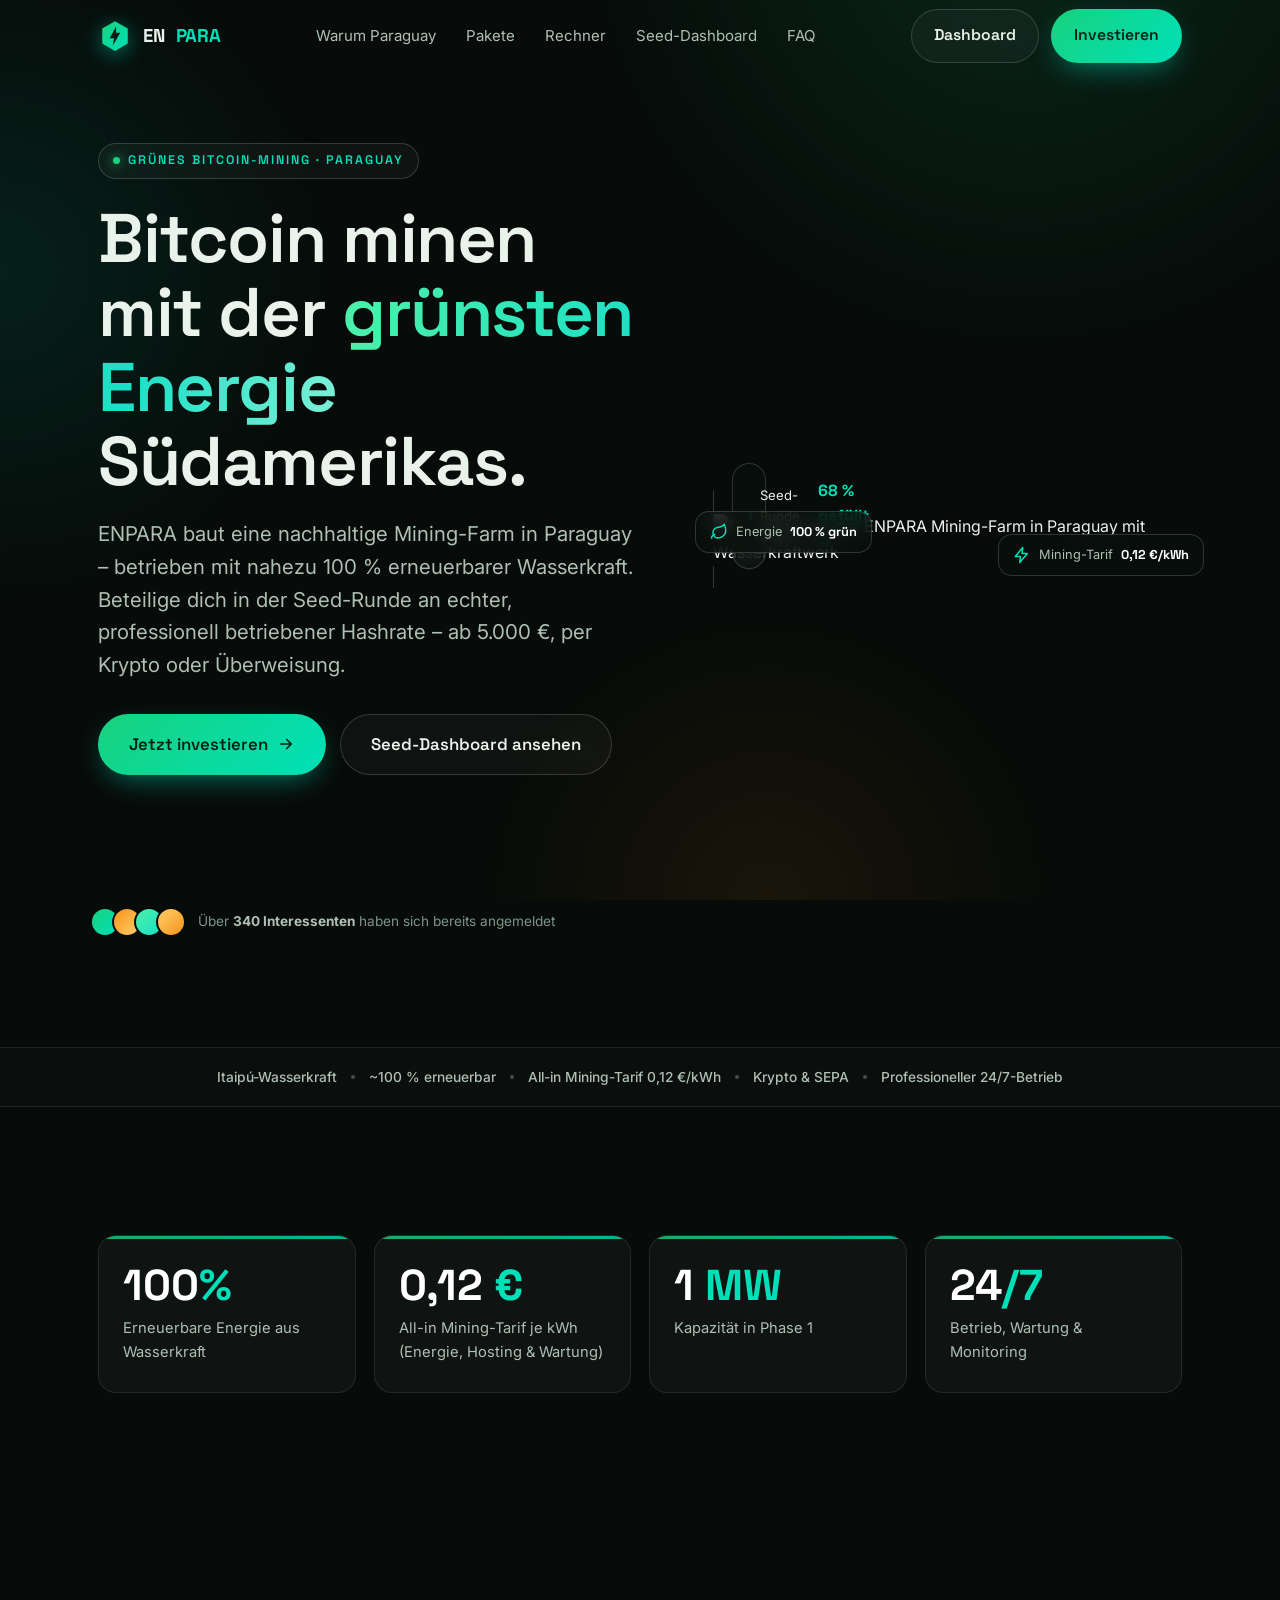
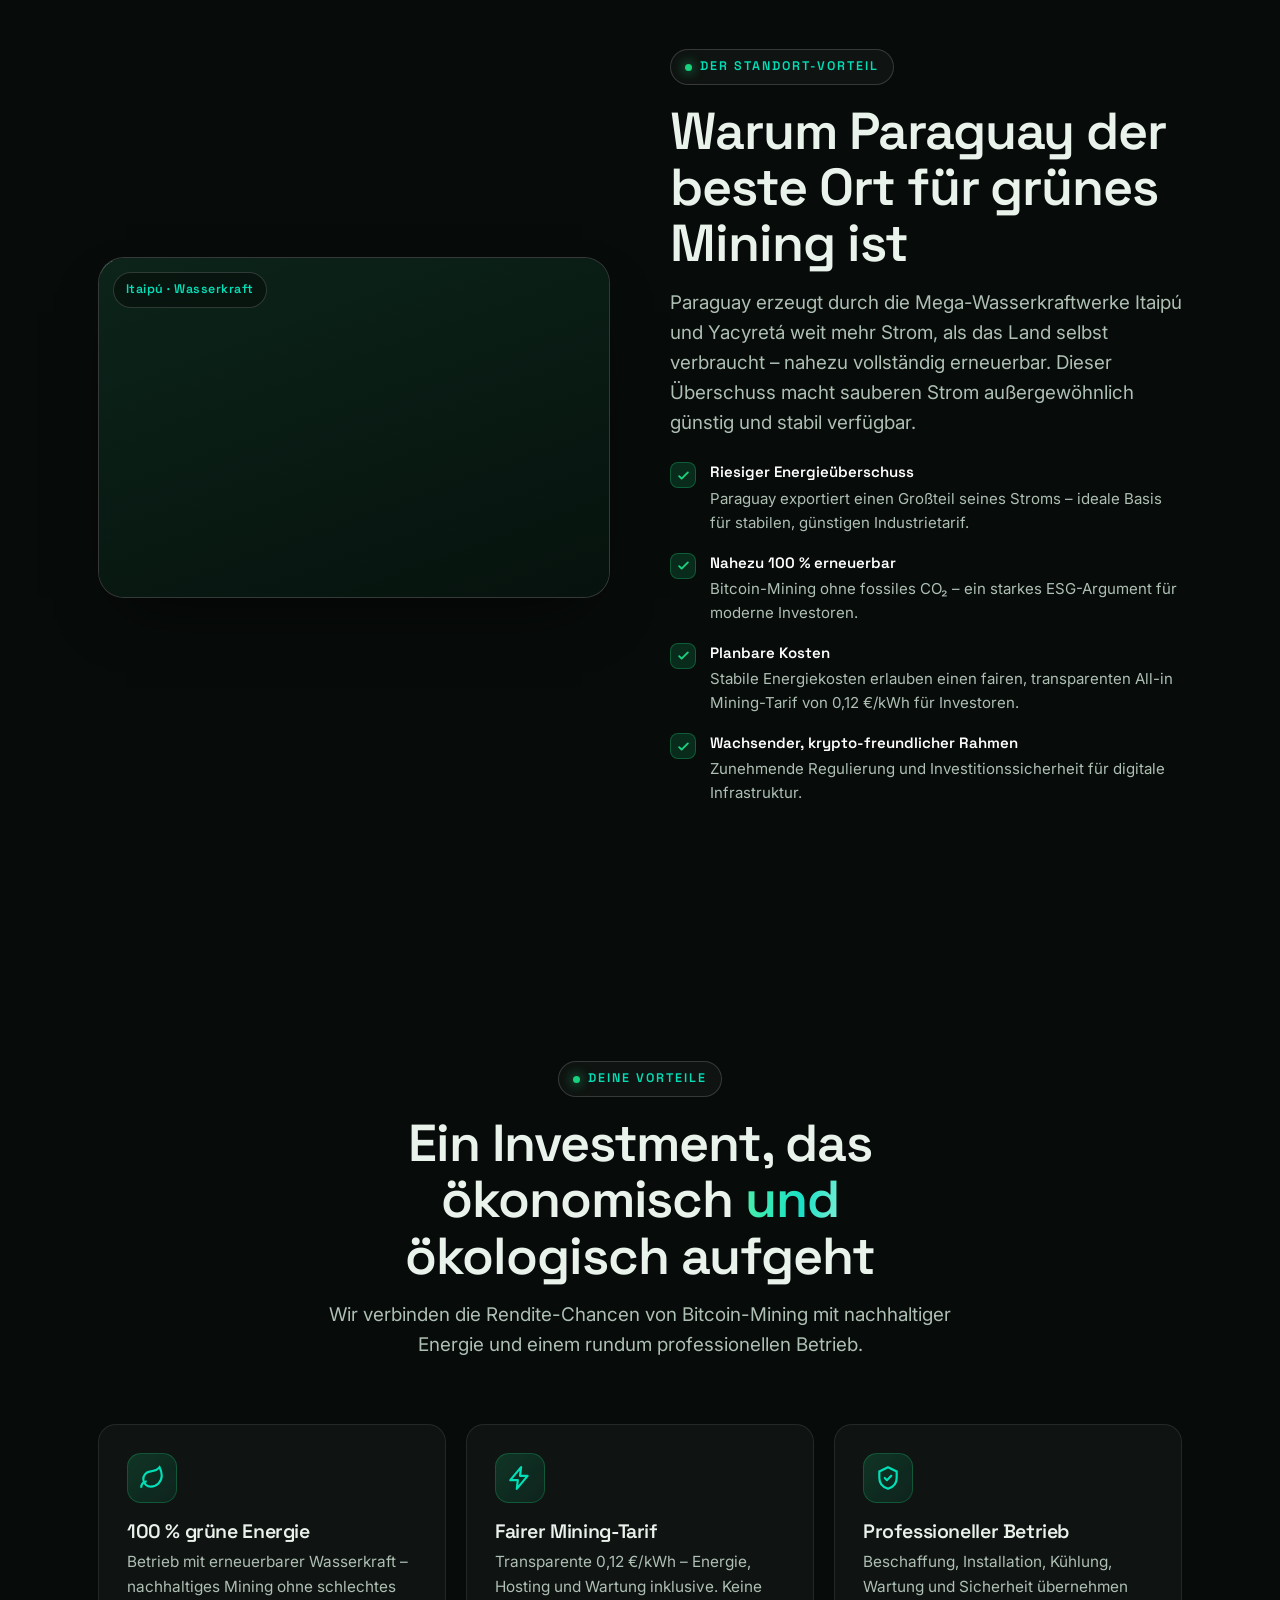
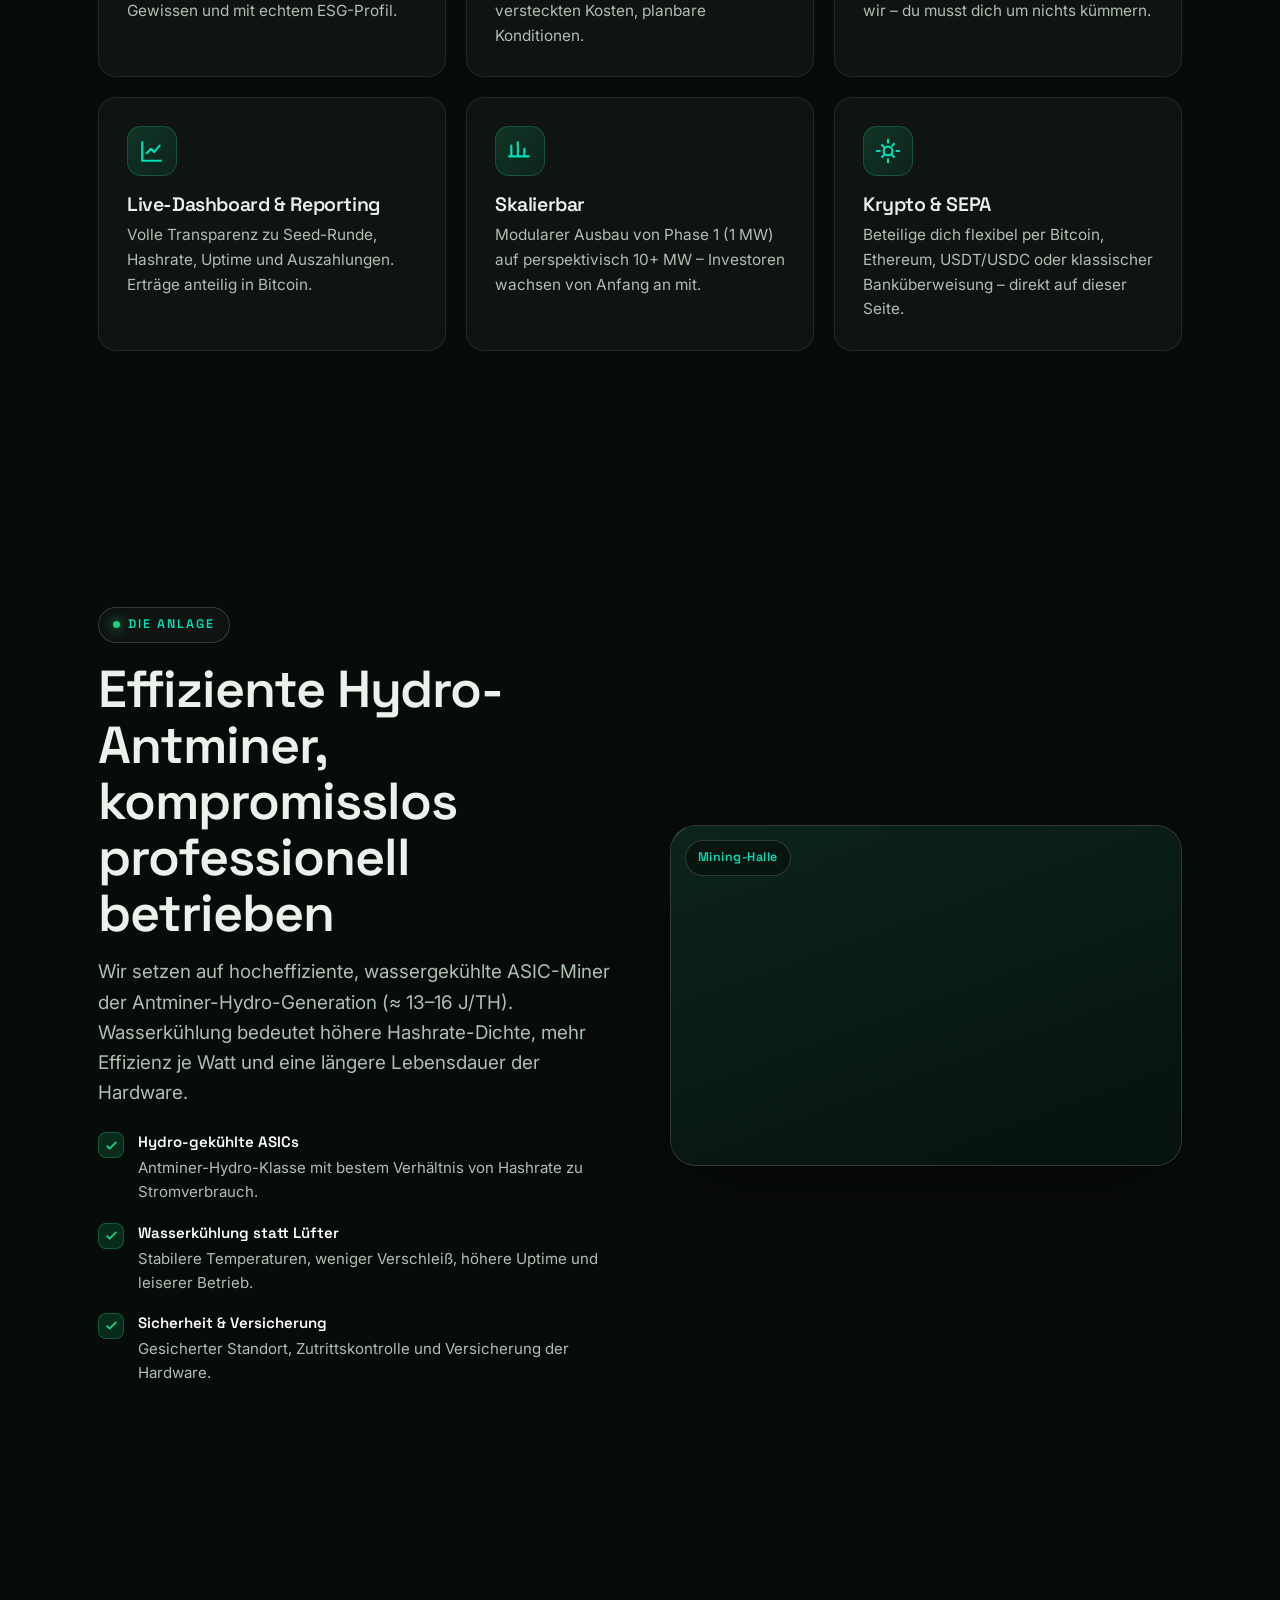
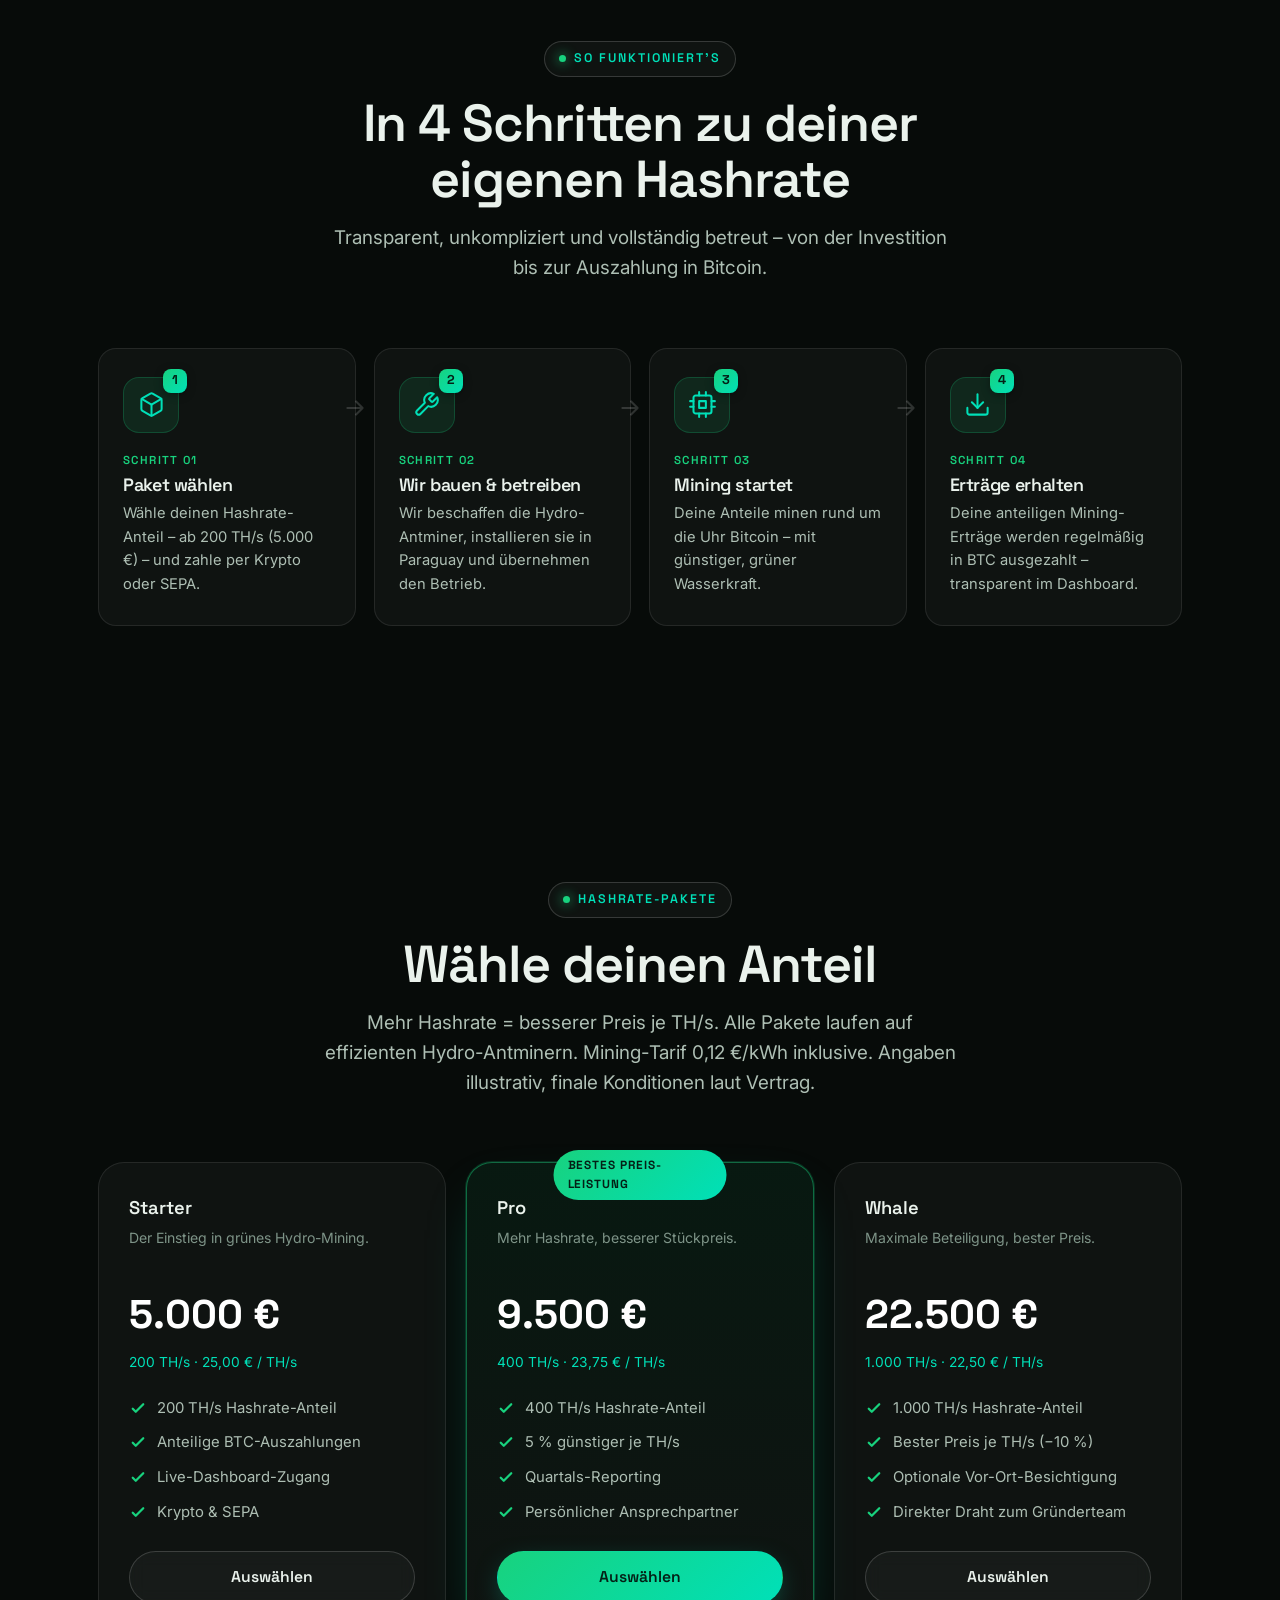
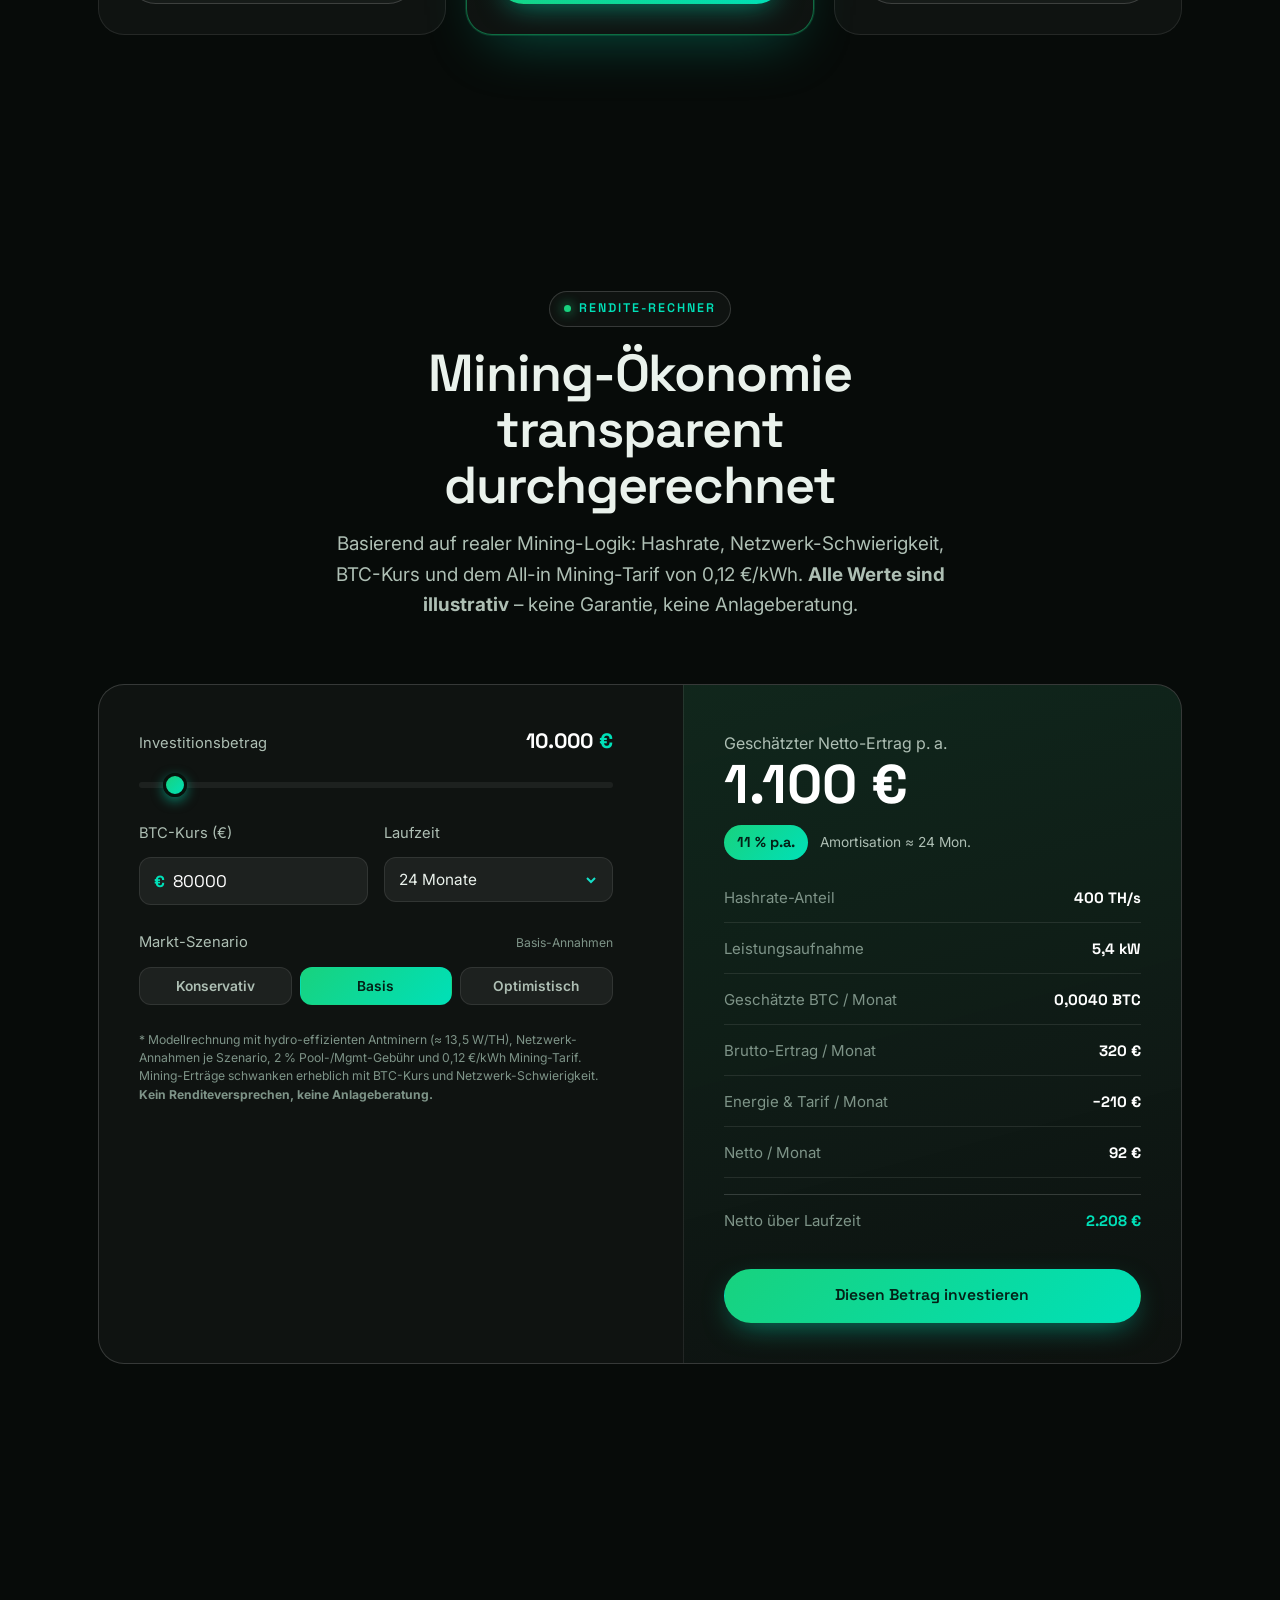
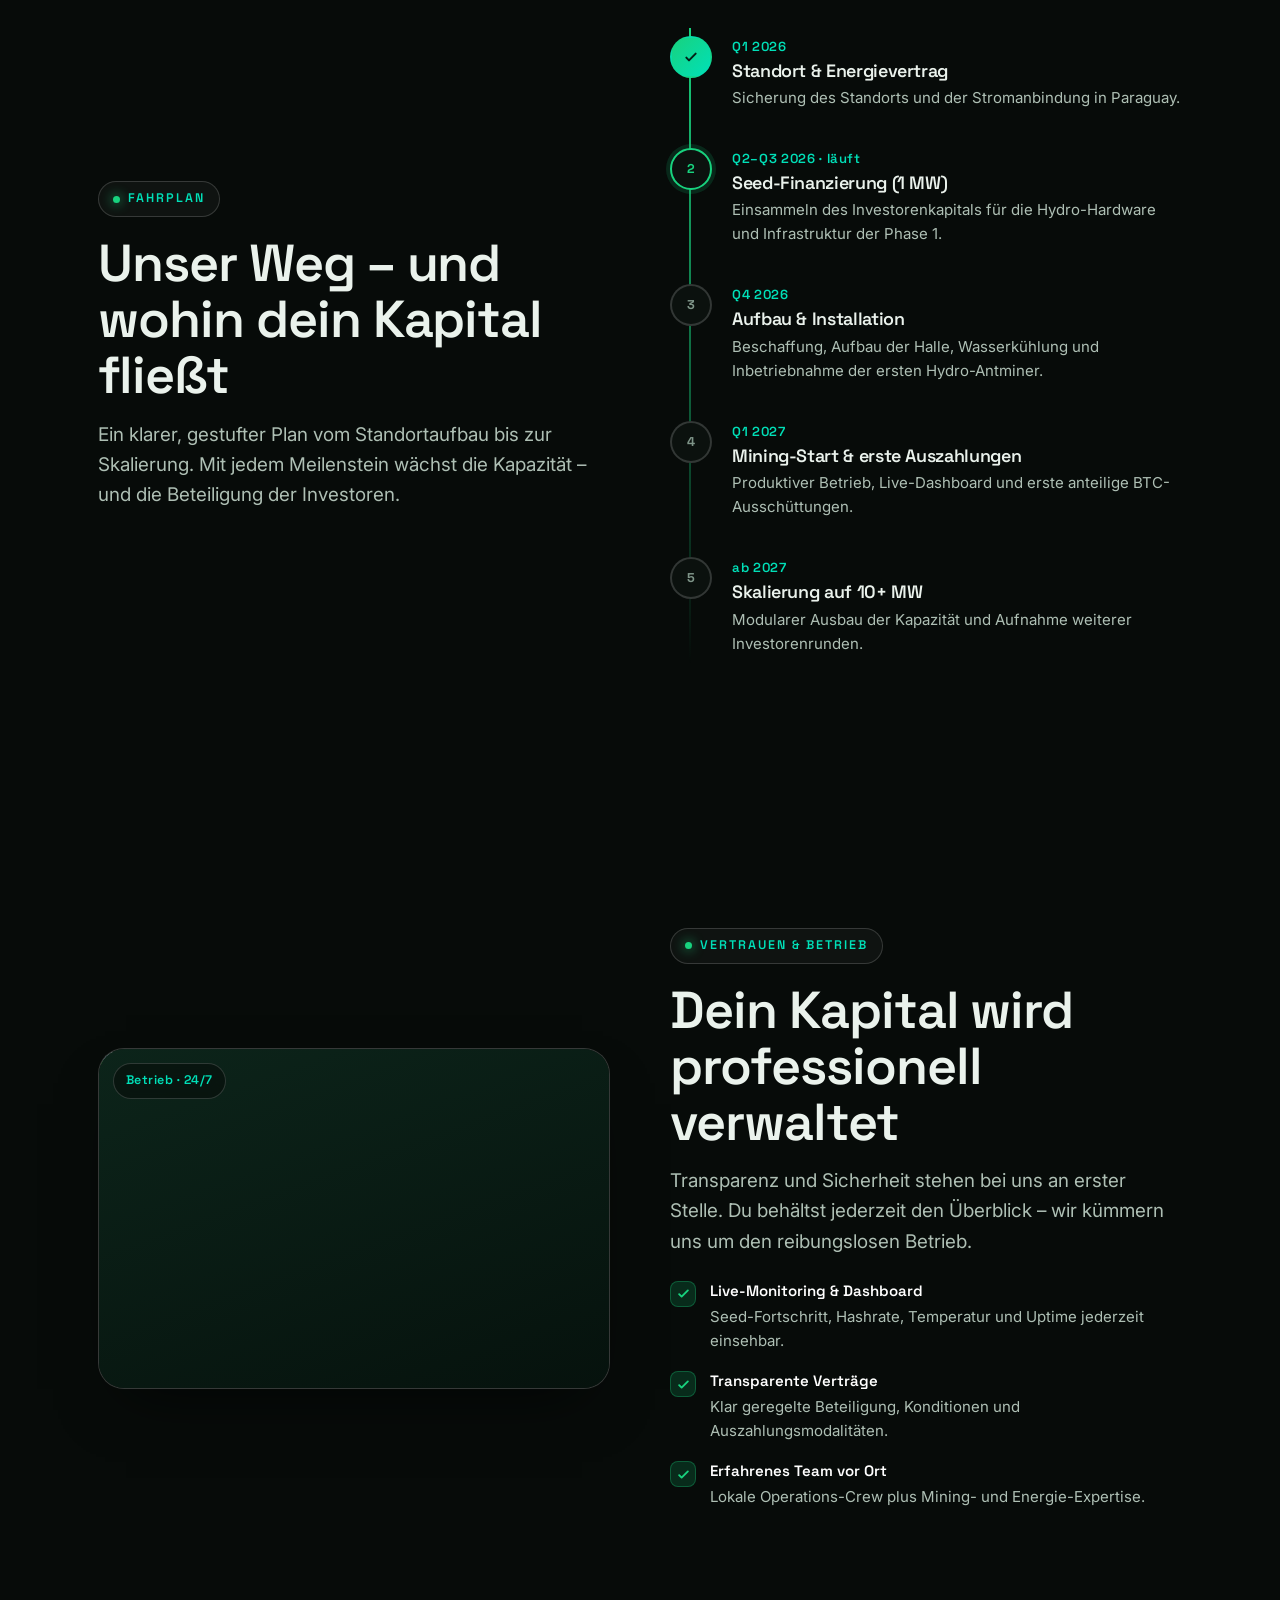
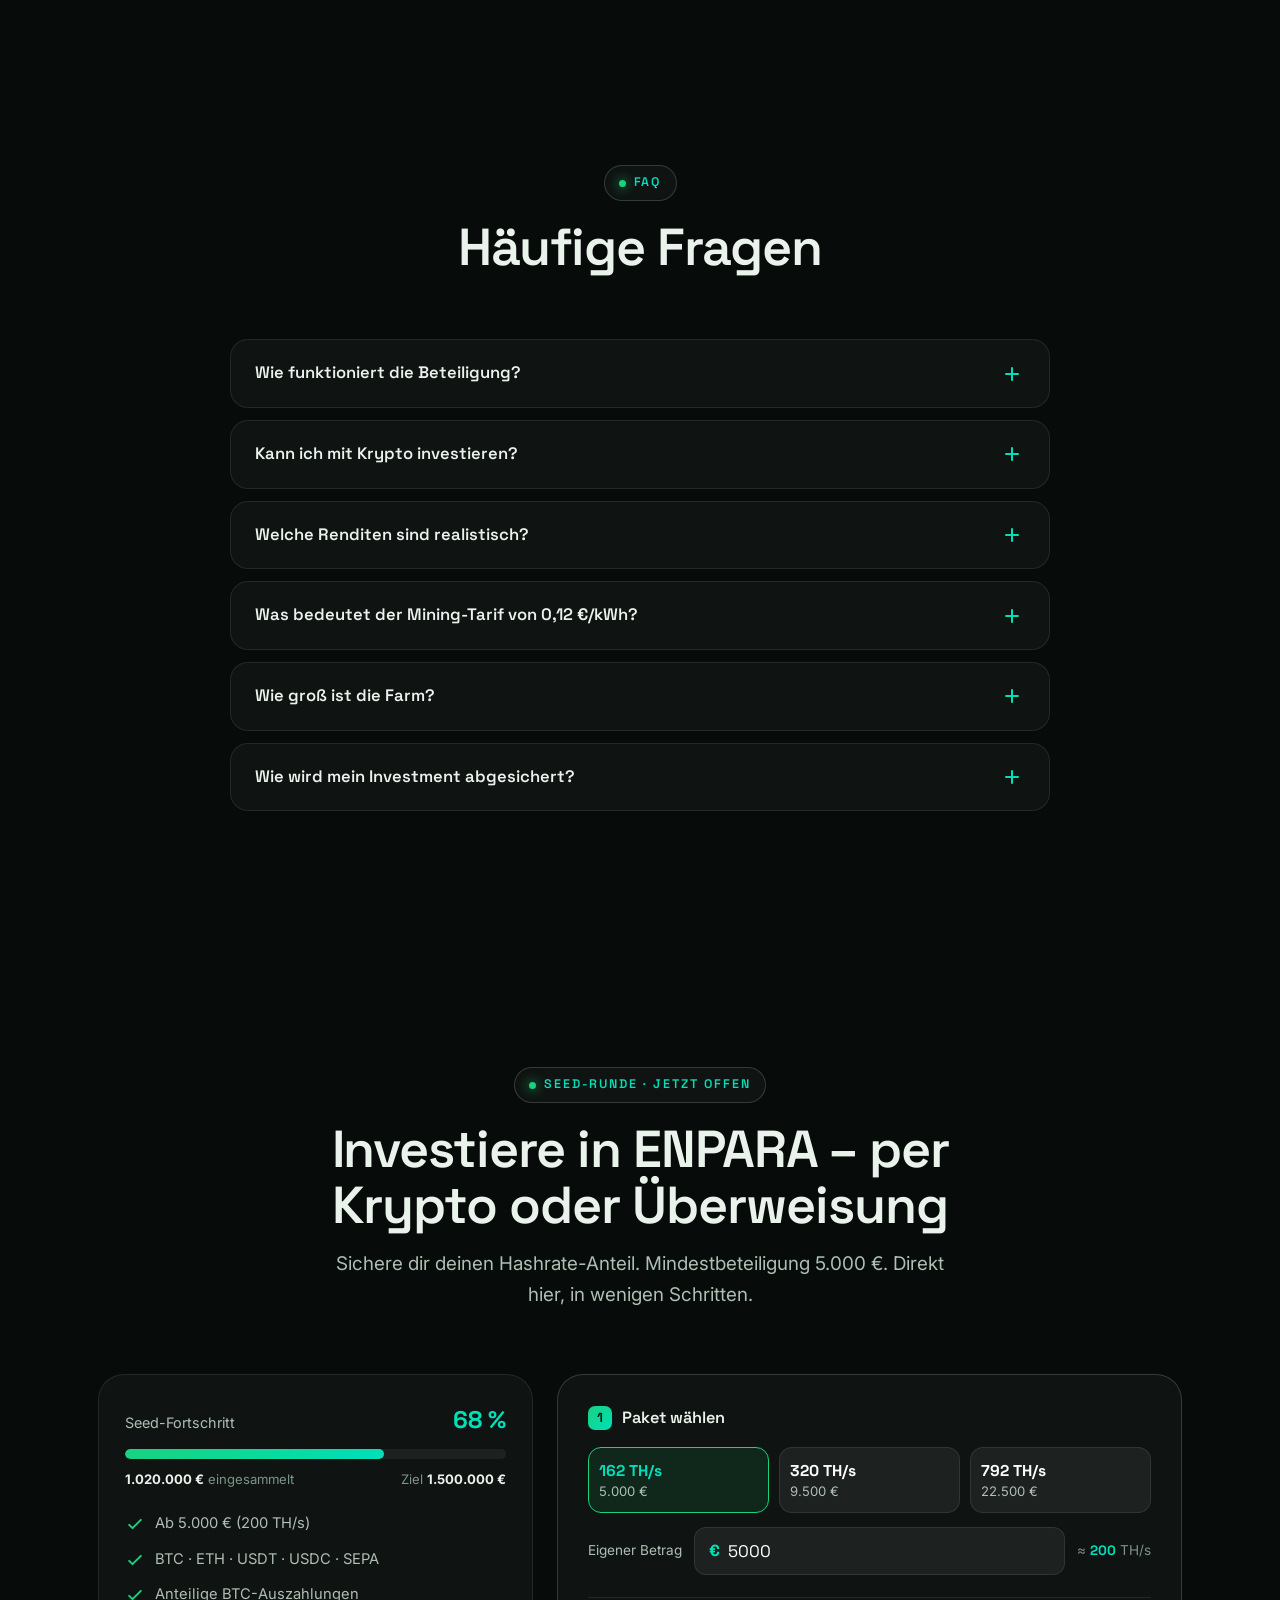
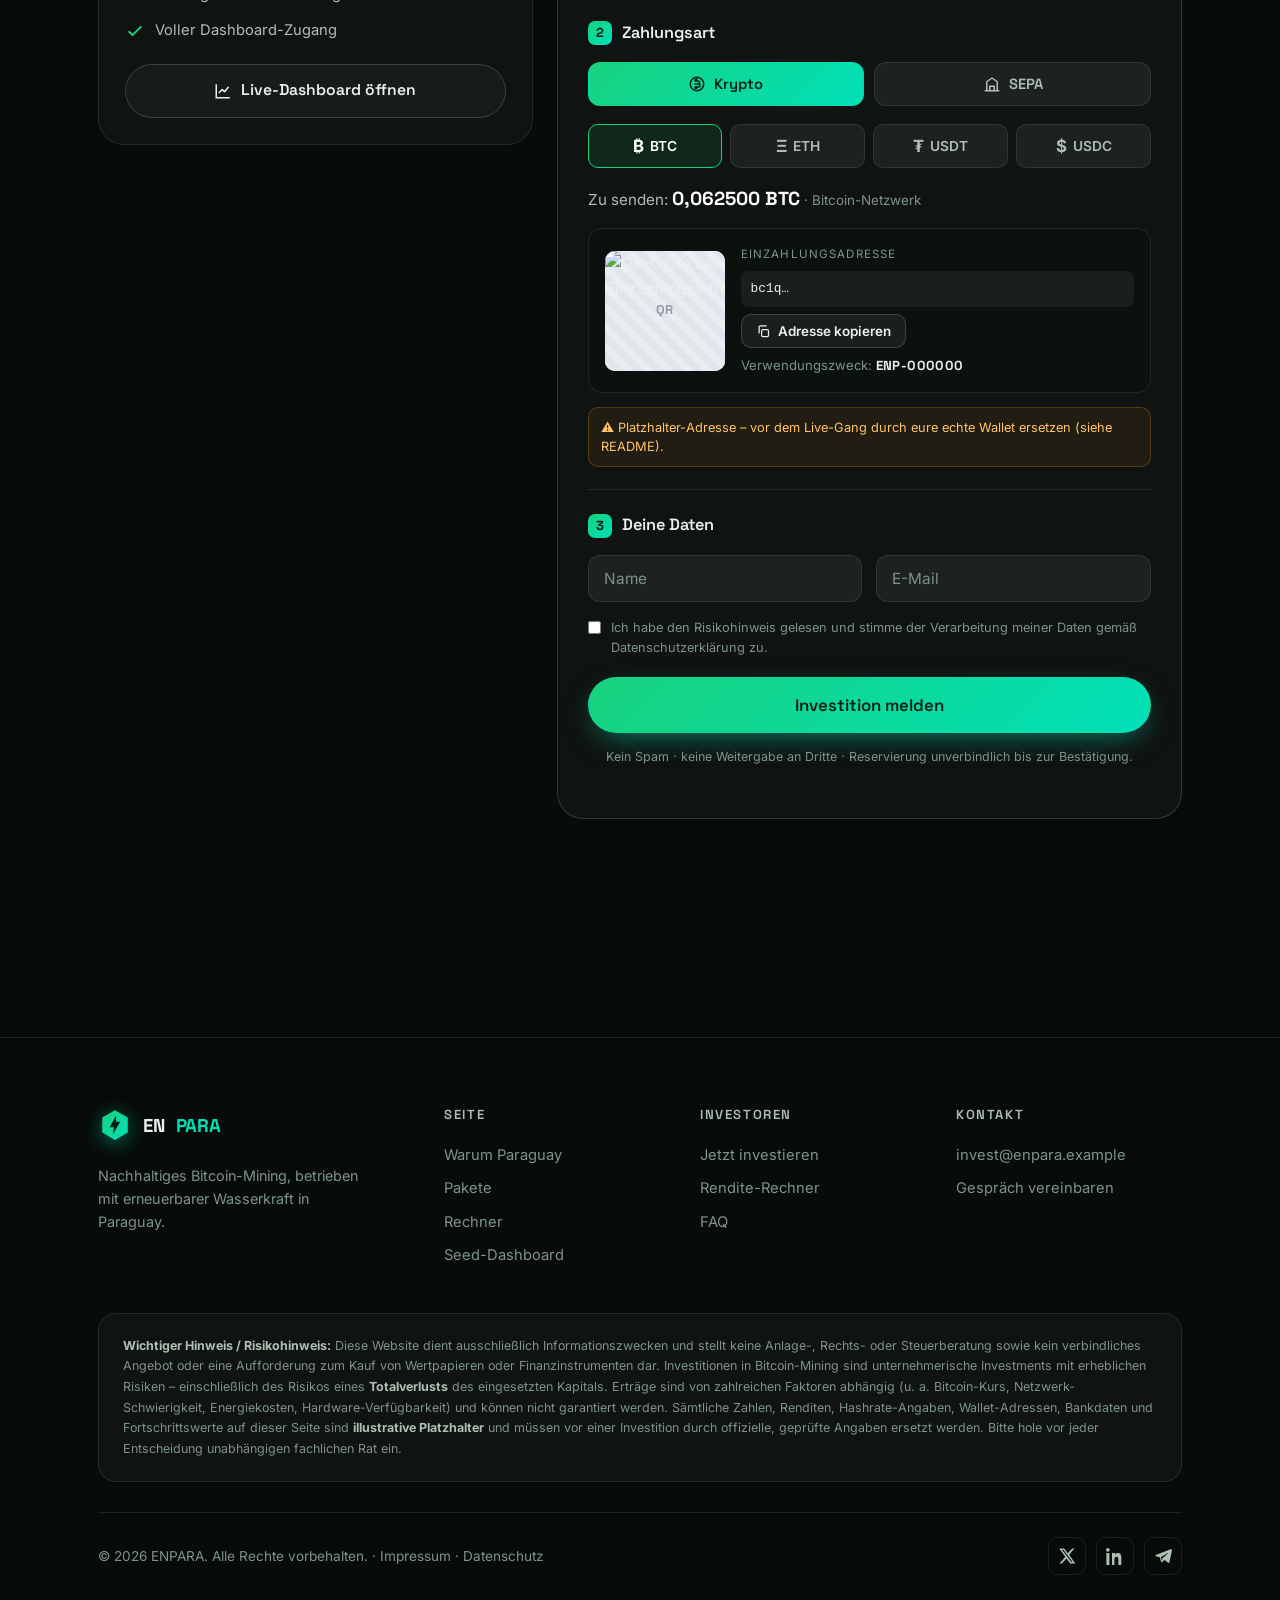
==== commit 97745e0a: "Steps-Sektion anschaulich: Icons, Nummern-Badges & Hover Co-Authored-By: Claude Opus 4.8 <noreply@an" ====
--- a/index.html
+++ b/index.html
@@ -261,25 +261,41 @@
       </div>
       <div class="steps">
         <div class="step reveal">
-          <div class="n">1</div>
+          <div class="ico">
+            <svg viewBox="0 0 24 24" fill="none" stroke="currentColor" stroke-width="1.8" stroke-linecap="round" stroke-linejoin="round"><path d="M21 16V8a2 2 0 0 0-1-1.73l-7-4a2 2 0 0 0-2 0l-7 4A2 2 0 0 0 3 8v8a2 2 0 0 0 1 1.73l7 4a2 2 0 0 0 2 0l7-4A2 2 0 0 0 21 16z"/><path d="M3.27 6.96 12 12.01l8.73-5.05"/><path d="M12 22.08V12"/></svg>
+            <span class="n">1</span>
+          </div>
+          <div class="label">Schritt 01</div>
           <h3>Paket wählen</h3>
           <p>Wähle deinen Hashrate-Anteil – ab 200 TH/s (5.000 €) – und zahle per Krypto oder SEPA.</p>
           <svg class="arrow" width="26" height="26" viewBox="0 0 24 24" fill="none" stroke="currentColor" stroke-width="2"><path d="M5 12h14M13 6l6 6-6 6" stroke-linecap="round" stroke-linejoin="round"/></svg>
         </div>
         <div class="step reveal d1">
-          <div class="n">2</div>
+          <div class="ico">
+            <svg viewBox="0 0 24 24" fill="none" stroke="currentColor" stroke-width="1.8" stroke-linecap="round" stroke-linejoin="round"><path d="M14.7 6.3a1 1 0 0 0 0 1.4l1.6 1.6a1 1 0 0 0 1.4 0l3.77-3.77a6 6 0 0 1-7.94 7.94l-6.91 6.91a2.12 2.12 0 0 1-3-3l6.91-6.91a6 6 0 0 1 7.94-7.94l-3.76 3.76z"/></svg>
+            <span class="n">2</span>
+          </div>
+          <div class="label">Schritt 02</div>
           <h3>Wir bauen & betreiben</h3>
           <p>Wir beschaffen die Hydro-Antminer, installieren sie in Paraguay und übernehmen den Betrieb.</p>
           <svg class="arrow" width="26" height="26" viewBox="0 0 24 24" fill="none" stroke="currentColor" stroke-width="2"><path d="M5 12h14M13 6l6 6-6 6" stroke-linecap="round" stroke-linejoin="round"/></svg>
         </div>
         <div class="step reveal d2">
-          <div class="n">3</div>
+          <div class="ico">
+            <svg viewBox="0 0 24 24" fill="none" stroke="currentColor" stroke-width="1.8" stroke-linecap="round" stroke-linejoin="round"><rect x="4" y="4" width="16" height="16" rx="2"/><rect x="9" y="9" width="6" height="6"/><path d="M9 1v3M15 1v3M9 20v3M15 20v3M20 9h3M20 14h3M1 9h3M1 14h3"/></svg>
+            <span class="n">3</span>
+          </div>
+          <div class="label">Schritt 03</div>
           <h3>Mining startet</h3>
           <p>Deine Anteile minen rund um die Uhr Bitcoin – mit günstiger, grüner Wasserkraft.</p>
           <svg class="arrow" width="26" height="26" viewBox="0 0 24 24" fill="none" stroke="currentColor" stroke-width="2"><path d="M5 12h14M13 6l6 6-6 6" stroke-linecap="round" stroke-linejoin="round"/></svg>
         </div>
         <div class="step reveal d3">
-          <div class="n">4</div>
+          <div class="ico">
+            <svg viewBox="0 0 24 24" fill="none" stroke="currentColor" stroke-width="1.8" stroke-linecap="round" stroke-linejoin="round"><path d="M21 15v4a2 2 0 0 1-2 2H5a2 2 0 0 1-2-2v-4"/><path d="M7 10l5 5 5-5"/><path d="M12 15V3"/></svg>
+            <span class="n">4</span>
+          </div>
+          <div class="label">Schritt 04</div>
           <h3>Erträge erhalten</h3>
           <p>Deine anteiligen Mining-Erträge werden regelmäßig in BTC ausgezahlt – transparent im Dashboard.</p>
           <svg class="arrow" width="26" height="26" viewBox="0 0 24 24" fill="none" stroke="currentColor" stroke-width="2"><path d="M5 12h14M13 6l6 6-6 6" stroke-linecap="round" stroke-linejoin="round"/></svg>
@@ -301,9 +317,9 @@
           <div class="pname">Starter</div>
           <div class="pdesc">Der Einstieg in grünes Hydro-Mining.</div>
           <div class="price"><span class="amt">5.000 €</span></div>
-          <div class="hr" data-pkg-hr>200 TH/s · 25,00 € / TH/s</div>
+          <div class="hr">200 TH/s · 25,00 € / TH/s</div>
           <ul>
-            <li><svg viewBox="0 0 24 24" fill="none" stroke="currentColor" stroke-width="3"><path d="M5 13l4 4L19 7" stroke-linecap="round" stroke-linejoin="round"/></svg> <span data-pkg-th>200 TH/s</span> Hashrate-Anteil</li>
+            <li><svg viewBox="0 0 24 24" fill="none" stroke="currentColor" stroke-width="3"><path d="M5 13l4 4L19 7" stroke-linecap="round" stroke-linejoin="round"/></svg> 200 TH/s Hashrate-Anteil</li>
             <li><svg viewBox="0 0 24 24" fill="none" stroke="currentColor" stroke-width="3"><path d="M5 13l4 4L19 7" stroke-linecap="round" stroke-linejoin="round"/></svg> Anteilige BTC-Auszahlungen</li>
             <li><svg viewBox="0 0 24 24" fill="none" stroke="currentColor" stroke-width="3"><path d="M5 13l4 4L19 7" stroke-linecap="round" stroke-linejoin="round"/></svg> Live-Dashboard-Zugang</li>
             <li><svg viewBox="0 0 24 24" fill="none" stroke="currentColor" stroke-width="3"><path d="M5 13l4 4L19 7" stroke-linecap="round" stroke-linejoin="round"/></svg> Krypto & SEPA</li>
@@ -316,10 +332,10 @@
           <div class="pname">Pro</div>
           <div class="pdesc">Mehr Hashrate, besserer Stückpreis.</div>
           <div class="price"><span class="amt">9.500 €</span></div>
-          <div class="hr" data-pkg-hr>400 TH/s · 23,75 € / TH/s</div>
+          <div class="hr">400 TH/s · 23,75 € / TH/s</div>
           <ul>
-            <li><svg viewBox="0 0 24 24" fill="none" stroke="currentColor" stroke-width="3"><path d="M5 13l4 4L19 7" stroke-linecap="round" stroke-linejoin="round"/></svg> <span data-pkg-th>400 TH/s</span> Hashrate-Anteil</li>
-            <li><svg viewBox="0 0 24 24" fill="none" stroke="currentColor" stroke-width="3"><path d="M5 13l4 4L19 7" stroke-linecap="round" stroke-linejoin="round"/></svg> 4 % günstiger je TH/s</li>
+            <li><svg viewBox="0 0 24 24" fill="none" stroke="currentColor" stroke-width="3"><path d="M5 13l4 4L19 7" stroke-linecap="round" stroke-linejoin="round"/></svg> 400 TH/s Hashrate-Anteil</li>
+            <li><svg viewBox="0 0 24 24" fill="none" stroke="currentColor" stroke-width="3"><path d="M5 13l4 4L19 7" stroke-linecap="round" stroke-linejoin="round"/></svg> 5 % günstiger je TH/s</li>
             <li><svg viewBox="0 0 24 24" fill="none" stroke="currentColor" stroke-width="3"><path d="M5 13l4 4L19 7" stroke-linecap="round" stroke-linejoin="round"/></svg> Quartals-Reporting</li>
             <li><svg viewBox="0 0 24 24" fill="none" stroke="currentColor" stroke-width="3"><path d="M5 13l4 4L19 7" stroke-linecap="round" stroke-linejoin="round"/></svg> Persönlicher Ansprechpartner</li>
           </ul>
@@ -330,10 +346,10 @@
           <div class="pname">Whale</div>
           <div class="pdesc">Maximale Beteiligung, bester Preis.</div>
           <div class="price"><span class="amt">22.500 €</span></div>
-          <div class="hr" data-pkg-hr>1.000 TH/s · 22,50 € / TH/s</div>
+          <div class="hr">1.000 TH/s · 22,50 € / TH/s</div>
           <ul>
-            <li><svg viewBox="0 0 24 24" fill="none" stroke="currentColor" stroke-width="3"><path d="M5 13l4 4L19 7" stroke-linecap="round" stroke-linejoin="round"/></svg> <span data-pkg-th>1.000 TH/s</span> Hashrate-Anteil</li>
-            <li><svg viewBox="0 0 24 24" fill="none" stroke="currentColor" stroke-width="3"><path d="M5 13l4 4L19 7" stroke-linecap="round" stroke-linejoin="round"/></svg> Bester Preis je TH/s (−8 %)</li>
+            <li><svg viewBox="0 0 24 24" fill="none" stroke="currentColor" stroke-width="3"><path d="M5 13l4 4L19 7" stroke-linecap="round" stroke-linejoin="round"/></svg> 1.000 TH/s Hashrate-Anteil</li>
+            <li><svg viewBox="0 0 24 24" fill="none" stroke="currentColor" stroke-width="3"><path d="M5 13l4 4L19 7" stroke-linecap="round" stroke-linejoin="round"/></svg> Bester Preis je TH/s (−10 %)</li>
             <li><svg viewBox="0 0 24 24" fill="none" stroke="currentColor" stroke-width="3"><path d="M5 13l4 4L19 7" stroke-linecap="round" stroke-linejoin="round"/></svg> Optionale Vor-Ort-Besichtigung</li>
             <li><svg viewBox="0 0 24 24" fill="none" stroke="currentColor" stroke-width="3"><path d="M5 13l4 4L19 7" stroke-linecap="round" stroke-linejoin="round"/></svg> Direkter Draht zum Gründerteam</li>
           </ul>
@@ -357,70 +373,51 @@
           <div class="field">
             <label>Investitionsbetrag <b class="calc-amount"><span id="calc-amount-out">10.000</span> <span class="cur">€</span></b></label>
             <input type="range" id="calc-amount" min="5000" max="100000" step="500" value="10000" aria-label="Investitionsbetrag" />
-            <div class="field-foot"><span>5.000 €</span><span class="ff-mid" id="calc-th-out">≈ 0 TH/s</span><span>100.000 €</span></div>
+          </div>
+
+          <div class="calc-2col">
+            <div class="field">
+              <label for="calc-btc">BTC-Kurs (€)</label>
+              <div class="num-field"><span class="cur">€</span><input type="number" id="calc-btc" min="10000" max="500000" step="1000" value="80000" /></div>
+            </div>
+            <div class="field">
+              <label for="calc-term">Laufzeit</label>
+              <select class="select" id="calc-term">
+                <option value="12">12 Monate</option>
+                <option value="24" selected>24 Monate</option>
+                <option value="36">36 Monate</option>
+                <option value="48">48 Monate</option>
+              </select>
+            </div>
           </div>
 
           <div class="field">
-            <label>Laufzeit <b class="calc-amount"><span id="calc-term-out">36</span>Monate</b></label>
-            <input type="range" id="calc-term" min="6" max="60" step="1" value="36" aria-label="Laufzeit in Monaten" />
-            <div class="field-foot"><span>6 Monate</span><span>60 Monate</span></div>
-          </div>
-
-          <div class="field">
-            <label for="calc-btc">BTC-Kurs · Prognose <span class="live-pill" id="btc-live"><span class="pulse"></span> lädt…</span></label>
-            <div class="num-field"><span class="cur">€</span><input type="number" id="calc-btc" min="1000" step="500" value="100000" inputmode="numeric" /></div>
-            <div class="fx-line" id="btc-fx">≈ $ — · ₲ —</div>
-            <div class="btc-presets" role="group" aria-label="Kurs-Schnellwahl">
-              <button type="button" data-btc="live">Live</button>
-              <button type="button" data-btc="100000" class="active">100k</button>
-              <button type="button" data-btc="150000">150k</button>
-              <button type="button" data-btc="200000">200k</button>
-            </div>
-          </div>
-
-          <div class="field">
-            <label>Netzwerk-Wachstum p.&nbsp;a. <b class="calc-amount"><span id="calc-net-out">+10</span>%</b></label>
-            <input type="range" id="calc-net" min="-10" max="60" step="5" value="10" aria-label="Jährliches Netzwerk-Wachstum" />
-            <div class="field-foot"><span>−10 %</span><span class="ff-mid" id="net-hint">Schwierigkeit steigt</span><span>+60 %</span></div>
-          </div>
-
-          <p class="calc-note">* Modellrechnung mit effizienten Hydro-Antminern (≈ 12 W/TH), Netzwerk-Hashrate ~900 EH/s zzgl. gewähltem Wachstum, 2 % Pool-/Mgmt-Gebühr und 0,12 €/kWh Mining-Tarif. Monatlich über die Laufzeit gerechnet. <b>Kein Renditeversprechen, keine Anlageberatung.</b></p>
+            <label>Markt-Szenario <span class="hint" id="scn-hint">Basis-Annahmen</span></label>
+            <div class="scenario">
+              <button type="button" data-scenario="conservative">Konservativ</button>
+              <button type="button" data-scenario="base" class="active">Basis</button>
+              <button type="button" data-scenario="optimistic">Optimistisch</button>
+            </div>
+          </div>
+
+          <p class="calc-note">* Modellrechnung mit hydro-effizienten Antminern (≈ 13,5 W/TH), Netzwerk-Annahmen je Szenario, 2 % Pool-/Mgmt-Gebühr und 0,12 €/kWh Mining-Tarif. Mining-Erträge schwanken erheblich mit BTC-Kurs und Netzwerk-Schwierigkeit. <b>Kein Renditeversprechen, keine Anlageberatung.</b></p>
         </div>
 
         <div class="calc-result">
-          <div class="sub">Geschätzter Netto-Ertrag über <span id="out-term-label">36 Monate</span></div>
-          <div class="big" id="out-total">0 €</div>
-          <div class="roi-line"><span class="roi-badge" id="out-roi">0 % p.a.</span><span class="roi-pay" id="out-payback">—</span></div>
+          <div class="sub">Geschätzter Netto-Ertrag p.&nbsp;a.</div>
+          <div class="big" id="out-annual">1.100 €</div>
+          <div class="roi-line"><span class="roi-badge" id="out-roi">11 % p.a.</span><span class="roi-pay" id="out-payback">Amortisation ≈ 24 Mon.</span></div>
           <div class="calc-rows">
-            <div class="r"><span>Hashrate-Anteil</span><b id="r-hash">0 TH/s</b></div>
-            <div class="r"><span>Leistungsaufnahme</span><b id="r-power">0 kW</b></div>
-            <div class="r"><span>Ø BTC / Monat</span><b id="r-btc">0 BTC</b></div>
-            <div class="r"><span>Ø Brutto / Monat</span><b id="r-gross">0 €</b></div>
-            <div class="r"><span>Energie & Tarif / Monat</span><b id="r-energy">0 €</b></div>
-            <div class="r total"><span>Ø Netto / Monat</span><b id="r-net">0 €</b></div>
-          </div>
-          <button class="btn btn-primary btn-block" id="calc-invest" type="button" style="margin-top:24px">Diesen Betrag investieren</button>
-        </div>
-      </div>
-
-      <!-- Kostenaufschlüsselung des Investitionsbetrags -->
-      <div class="cost-card reveal d2">
-        <div class="cost-head">
-          <div class="cost-headtext">
-            <div class="dc-title">Kostenaufschlüsselung deiner Beteiligung</div>
-            <p class="cost-sub">So setzt sich dein Betrag von <b id="cost-amount">10.000 €</b> zusammen – transparent von der Hardware bis zur Marge.</p>
-          </div>
-          <div class="cost-hero"><span><span id="cost-th">0</span> <span class="unit">TH/s</span></span><span class="cost-hero-sub" id="cost-perth">0 €/TH/s</span></div>
-        </div>
-        <div class="cost-meter" id="cost-meter" role="img" aria-label="Aufteilung des Investitionsbetrags nach Kostenposten">
-          <div class="cost-seg s-hw"></div>
-          <div class="cost-seg s-ship"></div>
-          <div class="cost-seg s-customs"></div>
-          <div class="cost-seg s-tax"></div>
-          <div class="cost-seg s-ins"></div>
-          <div class="cost-seg s-markup"></div>
-        </div>
-        <div class="cost-legend" id="cost-legend"></div>
+            <div class="r"><span>Hashrate-Anteil</span><b id="r-hash">400 TH/s</b></div>
+            <div class="r"><span>Leistungsaufnahme</span><b id="r-power">5,4 kW</b></div>
+            <div class="r"><span>Geschätzte BTC / Monat</span><b id="r-btc">0,0040 BTC</b></div>
+            <div class="r"><span>Brutto-Ertrag / Monat</span><b id="r-gross">320 €</b></div>
+            <div class="r"><span>Energie & Tarif / Monat</span><b id="r-energy">−210 €</b></div>
+            <div class="r"><span>Netto / Monat</span><b id="r-net">92 €</b></div>
+            <div class="r total"><span>Netto über Laufzeit</span><b id="r-total">2.208 €</b></div>
+          </div>
+          <a class="btn btn-primary btn-block" href="#invest" style="margin-top:24px">Diesen Betrag investieren</a>
+        </div>
       </div>
     </div>
   </section>
@@ -435,33 +432,25 @@
       </div>
       <div class="reveal d1">
         <div class="timeline">
-          <div class="tl-item active">
-            <div class="marker">1</div>
-            <div><div class="q">Q1–Q4 2026 · läuft</div><h3>Marketing & Werbung</h3><p>Aufbau von Reichweite, Community und Investoreninteresse über das gesamte Jahr.</p></div>
+          <div class="tl-item done">
+            <div class="marker"><svg viewBox="0 0 24 24" width="16" height="16" fill="none" stroke="currentColor" stroke-width="3"><path d="M5 13l4 4L19 7" stroke-linecap="round" stroke-linejoin="round"/></svg></div>
+            <div><div class="q">Q1 2026</div><h3>Standort & Energievertrag</h3><p>Sicherung des Standorts und der Stromanbindung in Paraguay.</p></div>
           </div>
           <div class="tl-item active">
             <div class="marker">2</div>
-            <div><div class="q">bis einschl. Q4 2026 · läuft</div><h3>Seed-Runde (1 MW)</h3><p>Einsammeln des Investorenkapitals für Hydro-Hardware und Infrastruktur der Phase 1.</p></div>
+            <div><div class="q">Q2–Q3 2026 · läuft</div><h3>Seed-Finanzierung (1 MW)</h3><p>Einsammeln des Investorenkapitals für die Hydro-Hardware und Infrastruktur der Phase 1.</p></div>
           </div>
           <div class="tl-item">
             <div class="marker">3</div>
-            <div><div class="q">Q4 2026</div><h3>Standortbezug</h3><p>Bezug der gesicherten Standorte in Paraguay und Vorbereitung der Mining-Halle.</p></div>
+            <div><div class="q">Q4 2026</div><h3>Aufbau & Installation</h3><p>Beschaffung, Aufbau der Halle, Wasserkühlung und Inbetriebnahme der ersten Hydro-Antminer.</p></div>
           </div>
           <div class="tl-item">
             <div class="marker">4</div>
-            <div><div class="q">Q1 2027</div><h3>Energieverträge & Juristisches</h3><p>Finalisierung der Strom-/Energieverträge und der rechtlichen Beteiligungsstruktur.</p></div>
+            <div><div class="q">Q1 2027</div><h3>Mining-Start & erste Auszahlungen</h3><p>Produktiver Betrieb, Live-Dashboard und erste anteilige BTC-Ausschüttungen.</p></div>
           </div>
           <div class="tl-item">
             <div class="marker">5</div>
-            <div><div class="q">Q1 2027</div><h3>Aufbau & Installation</h3><p>Beschaffung, Hallenaufbau, Wasserkühlung und Inbetriebnahme der Hydro-Antminer.</p></div>
-          </div>
-          <div class="tl-item">
-            <div class="marker">6</div>
-            <div><div class="q">Q1–Q2 2027</div><h3>Mining-Start & Auszahlungen</h3><p>Produktiver Betrieb, Live-Dashboard und erste anteilige BTC-Ausschüttungen.</p></div>
-          </div>
-          <div class="tl-item">
-            <div class="marker">7</div>
-            <div><div class="q">ab 2027 · Ausblick</div><h3>Skalierung auf 10+ MW</h3><p>Modularer Ausbau der Kapazität und Aufnahme weiterer Investorenrunden.</p></div>
+            <div><div class="q">ab 2027</div><h3>Skalierung auf 10+ MW</h3><p>Modularer Ausbau der Kapazität und Aufnahme weiterer Investorenrunden.</p></div>
           </div>
         </div>
       </div>
@@ -469,69 +458,24 @@
   </section>
 
   <!-- ============ BETRIEB / TRUST ============ -->
-  <section class="section-pad" id="betrieb">
-    <div class="container">
-      <div class="section-head center reveal">
+  <section class="section-pad">
+    <div class="container split">
+      <div class="reveal">
+        <div class="media-frame">
+          <img src="https://d8j0ntlcm91z4.cloudfront.net/user_3DzDTt3a6Vkt24L7jaFmcN9bjT4/hf_20260618_145916_f6e3b61b-5262-4d02-bb36-edbb620d3992.png" alt="Technikerin überwacht den Betrieb der Mining-Server" data-fallback loading="lazy" />
+          <div class="fallback"></div>
+          <span class="tag">Betrieb · 24/7</span>
+        </div>
+      </div>
+      <div class="reveal d1">
         <span class="eyebrow"><span class="dot"></span> Vertrauen & Betrieb</span>
-        <h2 class="title">Dein Kapital – <span class="grad-text">professionell verwaltet</span> und rund um die Uhr überwacht</h2>
-        <p class="lead">Transparenz und Sicherheit zuerst: Du behältst jederzeit den Überblick, während unser Team vor Ort den reibungslosen 24/7-Betrieb sicherstellt.</p>
-      </div>
-
-      <div class="ops-grid">
-        <div class="ops-visual reveal">
-          <div class="media-frame">
-            <img src="https://d8j0ntlcm91z4.cloudfront.net/user_3DzDTt3a6Vkt24L7jaFmcN9bjT4/hf_20260618_145916_f6e3b61b-5262-4d02-bb36-edbb620d3992.png" alt="Technikerin überwacht den Betrieb der Mining-Server" data-fallback loading="lazy" />
-            <div class="fallback"></div>
-            <span class="tag">Betrieb · 24/7</span>
-            <div class="ops-live"><span class="st-dot ok"></span> Live-Betrieb</div>
-            <div class="ops-scan"></div>
-          </div>
-          <div class="ops-chip oc1"><span class="st-dot ok"></span> Mining aktiv</div>
-          <div class="ops-chip oc2">
-            <svg viewBox="0 0 24 24" fill="none" stroke="currentColor" stroke-width="2"><path d="M12 2s6 5.5 6 11a6 6 0 0 1-12 0c0-5.5 6-11 6-11z" stroke-linejoin="round"/></svg>
-            Wasserkühlung <b>38&nbsp;°C</b>
-          </div>
-        </div>
-
-        <div class="ops-side reveal d1">
-          <div class="status-panel">
-            <div class="sp-head"><span class="st-dot ok pulse"></span> Systemstatus <b>Alle Systeme aktiv</b><span class="sp-shimmer"></span></div>
-            <div class="sp-rows">
-              <div class="sp-row"><span class="sp-ic"><svg viewBox="0 0 24 24" fill="none" stroke="currentColor" stroke-width="2"><path d="M3 3v18h18"/><path d="M7 14l4-4 3 3 5-6" stroke-linecap="round" stroke-linejoin="round"/></svg></span><span class="sp-name">Hashrate</span><span class="sp-val"><i>optimal</i><span class="st-dot ok"></span></span></div>
-              <div class="sp-row"><span class="sp-ic"><svg viewBox="0 0 24 24" fill="none" stroke="currentColor" stroke-width="2"><path d="M12 2s6 5.5 6 11a6 6 0 0 1-12 0c0-5.5 6-11 6-11z" stroke-linejoin="round"/></svg></span><span class="sp-name">Wasserkühlung</span><span class="sp-val"><i>stabil</i><span class="st-dot ok"></span></span></div>
-              <div class="sp-row"><span class="sp-ic"><svg viewBox="0 0 24 24" fill="none" stroke="currentColor" stroke-width="2"><path d="M13 2L3 14h7l-1 8 10-12h-7z" stroke-linejoin="round"/></svg></span><span class="sp-name">Netz-Uptime</span><span class="sp-val"><i>99,9 %</i><span class="st-dot ok"></span></span></div>
-              <div class="sp-row"><span class="sp-ic"><svg viewBox="0 0 24 24" fill="none" stroke="currentColor" stroke-width="2"><path d="M12 2l8 4v6c0 5-3.4 8.5-8 10-4.6-1.5-8-5-8-10V6z"/><path d="M9 12l2 2 4-4" stroke-linecap="round" stroke-linejoin="round"/></svg></span><span class="sp-name">Sicherheit</span><span class="sp-val"><i>gesichert</i><span class="st-dot ok"></span></span></div>
-            </div>
-          </div>
-          <div class="trust-stats">
-            <div class="ts"><div class="num"><span data-count="99.9" data-decimals="1">0</span><span class="suffix">&nbsp;%</span></div><span>Ziel-Uptime</span></div>
-            <div class="ts"><div class="num"><span data-count="24">0</span><span class="suffix">/7</span></div><span>Monitoring</span></div>
-            <div class="ts"><div class="num"><span data-count="100">0</span><span class="suffix">&nbsp;%</span></div><span>Versichert</span></div>
-          </div>
-        </div>
-      </div>
-
-      <div class="trust-cards">
-        <div class="trust-card reveal">
-          <div class="tc-ic"><svg viewBox="0 0 24 24" fill="none" stroke="currentColor" stroke-width="2"><path d="M3 3v18h18"/><path d="M7 14l4-4 3 3 5-6" stroke-linecap="round" stroke-linejoin="round"/></svg></div>
-          <h3>Live-Monitoring & Dashboard</h3>
-          <p>Seed-Fortschritt, Hashrate, Temperatur und Uptime jederzeit transparent einsehbar.</p>
-        </div>
-        <div class="trust-card reveal d1">
-          <div class="tc-ic"><svg viewBox="0 0 24 24" fill="none" stroke="currentColor" stroke-width="2"><path d="M9 13h6m-6 4h6M9 9h2M7 3h7l4 4v12a1 1 0 0 1-1 1H7a1 1 0 0 1-1-1V4a1 1 0 0 1 1-1z" stroke-linecap="round" stroke-linejoin="round"/></svg></div>
-          <h3>Transparente Verträge</h3>
-          <p>Klar geregelte Beteiligung, Konditionen und Auszahlungsmodalitäten – ohne Kleingedrucktes.</p>
-        </div>
-        <div class="trust-card reveal d2">
-          <div class="tc-ic"><svg viewBox="0 0 24 24" fill="none" stroke="currentColor" stroke-width="2"><path d="M17 20v-2a4 4 0 0 0-4-4H5a4 4 0 0 0-4 4v2"/><circle cx="9" cy="7" r="4"/><path d="M23 20v-2a4 4 0 0 0-3-3.87M16 3.13A4 4 0 0 1 16 11" stroke-linecap="round"/></svg></div>
-          <h3>Erfahrenes Team vor Ort</h3>
-          <p>Lokale Operations-Crew plus geballte Mining- und Energie-Expertise direkt in Paraguay.</p>
-        </div>
-        <div class="trust-card reveal d3">
-          <div class="tc-ic"><svg viewBox="0 0 24 24" fill="none" stroke="currentColor" stroke-width="2"><path d="M12 2l8 4v6c0 5-3.4 8.5-8 10-4.6-1.5-8-5-8-10V6z"/><path d="M9 12l2 2 4-4" stroke-linecap="round" stroke-linejoin="round"/></svg></div>
-          <h3>Versicherte Hardware</h3>
-          <p>Gesicherter Standort mit Zutrittskontrolle und Versicherung deiner anteiligen Antminer.</p>
-        </div>
+        <h2 class="title">Dein Kapital wird professionell verwaltet</h2>
+        <p class="lead">Transparenz und Sicherheit stehen bei uns an erster Stelle. Du behältst jederzeit den Überblick – wir kümmern uns um den reibungslosen Betrieb.</p>
+        <ul class="feature-list">
+          <li><span class="check"><svg viewBox="0 0 24 24" fill="none" stroke="currentColor" stroke-width="3"><path d="M5 13l4 4L19 7" stroke-linecap="round" stroke-linejoin="round"/></svg></span><span><b>Live-Monitoring & Dashboard</b>Seed-Fortschritt, Hashrate, Temperatur und Uptime jederzeit einsehbar.</span></li>
+          <li><span class="check"><svg viewBox="0 0 24 24" fill="none" stroke="currentColor" stroke-width="3"><path d="M5 13l4 4L19 7" stroke-linecap="round" stroke-linejoin="round"/></svg></span><span><b>Transparente Verträge</b>Klar geregelte Beteiligung, Konditionen und Auszahlungsmodalitäten.</span></li>
+          <li><span class="check"><svg viewBox="0 0 24 24" fill="none" stroke="currentColor" stroke-width="3"><path d="M5 13l4 4L19 7" stroke-linecap="round" stroke-linejoin="round"/></svg></span><span><b>Erfahrenes Team vor Ort</b>Lokale Operations-Crew plus Mining- und Energie-Expertise.</span></li>
+        </ul>
       </div>
     </div>
   </section>
--- a/assets/css/styles.css
+++ b/assets/css/styles.css
@@ -352,16 +352,25 @@
 .steps { display: grid; grid-template-columns: repeat(4, 1fr); gap: 18px; counter-reset: step; }
 .step {
   padding: 28px 24px; border: 1px solid var(--border); border-radius: var(--radius); background: var(--surface);
-  position: relative;
-}
+  position: relative; transition: transform .25s, border-color .25s, box-shadow .25s;
+}
+.step:hover { transform: translateY(-4px); border-color: var(--border-strong); box-shadow: var(--shadow); }
+.step .ico {
+  position: relative; width: 56px; height: 56px; border-radius: 16px; display: grid; place-items: center;
+  margin-bottom: 18px; color: var(--green-2);
+  background: rgba(24,210,126,.10); border: 1px solid rgba(24,210,126,.22);
+}
+.step .ico svg { width: 27px; height: 27px; }
 .step .n {
-  font-family: var(--ff-display); font-weight: 700; font-size: 1rem; width: 40px; height: 40px;
-  display: grid; place-items: center; border-radius: 12px; margin-bottom: 16px;
-  background: var(--grad); color: #042016;
-}
+  position: absolute; top: -9px; right: -9px;
+  font-family: var(--ff-display); font-weight: 700; font-size: .8rem; width: 24px; height: 24px;
+  display: grid; place-items: center; border-radius: 8px;
+  background: var(--grad); color: #042016; box-shadow: 0 2px 8px rgba(0,0,0,.35);
+}
+.step .label { font-size: .72rem; letter-spacing: .12em; text-transform: uppercase; color: var(--green); font-family: var(--ff-display); font-weight: 600; margin-bottom: 6px; }
 .step h3 { font-size: 1.12rem; margin-bottom: 8px; }
 .step p { color: var(--text-dim); font-size: 0.92rem; }
-.step .arrow { position: absolute; top: 40px; right: -13px; color: var(--border-strong); z-index: 2; }
+.step .arrow { position: absolute; top: 46px; right: -13px; color: var(--border-strong); z-index: 2; }
 .step:last-child .arrow { display: none; }
 
 /* ---------- Packages / Pricing ---------- */
@@ -735,34 +744,6 @@
 .bar-fill { height: 100%; width: 0; border-radius: 100px; background: var(--grad); transition: width 1.2s cubic-bezier(.2,.7,.2,1); }
 .bar-fill.warm { background: var(--grad-warm); }
 
-/* ---- Capacity allocation card ---- */
-.cap-head { display: flex; align-items: flex-start; justify-content: space-between; gap: 14px; margin-bottom: 18px; }
-.cap-hero { min-width: 0; }
-.cap-num { font-family: var(--ff-display); font-weight: 700; font-size: clamp(1.9rem, 3.2vw, 2.35rem); color: #fff; line-height: 1; white-space: nowrap; }
-.cap-num .unit { color: var(--green-2); font-size: .56em; margin-left: 2px; }
-.cap-sub { display: block; color: var(--text-dim); font-size: .85rem; margin-top: 8px; max-width: 20ch; }
-.cap-chip { flex: none; display: flex; flex-direction: column; align-items: center; gap: 2px; padding: 9px 13px; border-radius: 14px; background: rgba(24,210,126,.1); border: 1px solid rgba(24,210,126,.3); }
-.cap-chip .cap-chip-pct { font-family: var(--ff-display); font-weight: 700; font-size: 1.15rem; color: var(--green-2); line-height: 1; }
-.cap-chip span:last-child { font-size: .68rem; color: var(--muted); letter-spacing: .03em; }
-
-.cap-meter { display: flex; height: 14px; border-radius: 100px; overflow: hidden; background: var(--surface-2); }
-.cap-seg { flex: none; height: 100%; width: 0; transition: width 1.3s cubic-bezier(.2,.7,.2,1); }
-.cap-seg.fin { background: var(--grad); }
-.cap-seg.open { background: rgba(24,210,126,.28); box-shadow: inset 2px 0 0 var(--bg-elev); }
-.cap-seg.res { box-shadow: inset 2px 0 0 var(--bg-elev); background: repeating-linear-gradient(45deg, rgba(247,147,26,.55) 0 6px, rgba(247,147,26,.2) 6px 12px); }
-
-.cap-legend { display: grid; gap: 10px; margin: 18px 0 2px; }
-.cap-li { display: flex; align-items: center; gap: 10px; font-size: .87rem; }
-.cap-li .dotc { flex: none; width: 12px; height: 12px; border-radius: 4px; }
-.cap-li .dotc.fin { background: var(--grad); }
-.cap-li .dotc.open { background: rgba(24,210,126,.32); border: 1px solid rgba(24,210,126,.5); }
-.cap-li .dotc.res { background: repeating-linear-gradient(45deg, rgba(247,147,26,.6) 0 4px, rgba(247,147,26,.25) 4px 8px); }
-.cap-li .lab { color: var(--text-dim); }
-.cap-li b { margin-left: auto; font-family: var(--ff-display); color: #fff; }
-
-.cap-foot { display: flex; justify-content: space-between; gap: 10px; margin-top: 16px; padding-top: 14px; border-top: 1px solid var(--border); font-size: .82rem; color: var(--muted); }
-.cap-foot b { color: var(--text); font-family: var(--ff-display); }
-
 .chart-wrap { width: 100%; }
 .chart-wrap svg { width: 100%; height: auto; display: block; }
 .chart-x { display: flex; justify-content: space-between; margin-top: 8px; font-size: .74rem; color: var(--muted); }
@@ -785,117 +766,3 @@
   .dash-grid { grid-template-columns: 1fr; }
   .dash-grid > * { grid-column: auto !important; }
 }
-
-/* =========================================================
-   Rechner v2 — Regler-Fußzeilen, Live-Kurs, Prognose, Kosten
-   ========================================================= */
-.field-foot { display: flex; justify-content: space-between; align-items: center; gap: 8px; margin-top: 9px; font-size: .76rem; color: var(--muted); }
-.field-foot .ff-mid { color: var(--green-2); font-family: var(--ff-display); font-weight: 600; }
-
-.live-pill { display: inline-flex; align-items: center; gap: 6px; font-family: var(--ff-body); font-weight: 600; font-size: .72rem; letter-spacing: .02em; color: var(--muted); border: 1px solid var(--border); border-radius: 100px; padding: 3px 9px; text-transform: none; vertical-align: middle; }
-.live-pill.on { color: var(--green-2); border-color: rgba(24,210,126,.35); background: rgba(24,210,126,.08); }
-.live-pill .pulse { width: 7px; height: 7px; border-radius: 50%; background: var(--muted); }
-.live-pill.on .pulse { background: var(--green); box-shadow: 0 0 0 0 rgba(24,210,126,.6); animation: pulse 2s infinite; }
-
-.fx-line { margin-top: 9px; font-size: .82rem; color: var(--muted); font-family: var(--ff-display); }
-.btc-presets { display: flex; gap: 7px; margin-top: 12px; }
-.btc-presets button { flex: 1; padding: 8px 6px; border-radius: 10px; background: var(--surface-2); border: 1px solid var(--border); color: var(--text-dim); font-family: var(--ff-display); font-weight: 600; font-size: .82rem; transition: all .2s; }
-.btc-presets button:hover { border-color: var(--border-strong); color: var(--text); }
-.btc-presets button.active { background: var(--grad); color: #042016; border-color: transparent; }
-
-.roi-badge.neg-badge { background: rgba(255,133,133,.16); color: #ff9b9b; }
-
-/* Kostenaufschlüsselung */
-.cost-card { margin-top: 20px; border: 1px solid var(--border-strong); border-radius: var(--radius-lg); background: var(--surface); padding: clamp(22px, 3vw, 32px); }
-.cost-head { display: flex; align-items: flex-start; justify-content: space-between; gap: 20px; flex-wrap: wrap; margin-bottom: 20px; }
-.cost-sub { color: var(--text-dim); font-size: .96rem; margin-top: 6px; max-width: 52ch; }
-.cost-sub b { color: var(--text); font-family: var(--ff-display); }
-.cost-hero { flex: none; display: flex; flex-direction: column; align-items: flex-end; text-align: right; }
-.cost-hero > span:first-child { font-family: var(--ff-display); font-weight: 700; font-size: clamp(1.6rem, 3vw, 2.1rem); color: #fff; line-height: 1; }
-.cost-hero .unit { color: var(--green-2); font-size: .55em; }
-.cost-hero-sub { color: var(--muted); font-size: .82rem; margin-top: 7px; }
-
-.cost-meter { display: flex; height: 16px; border-radius: 100px; overflow: hidden; background: var(--surface-2); }
-.cost-seg { flex: none; height: 100%; width: 0; transition: width 1s cubic-bezier(.2,.7,.2,1); box-shadow: inset 2px 0 0 var(--bg-elev); }
-.cost-seg:first-child { box-shadow: none; }
-.cost-seg.s-hw { background: #18d27e; }
-.cost-seg.s-ship { background: #0bbf9e; }
-.cost-seg.s-customs { background: #33d6c0; }
-.cost-seg.s-tax { background: #ffce6a; }
-.cost-seg.s-ins { background: #f7b24a; }
-.cost-seg.s-markup { background: #f7931a; }
-
-.cost-legend { display: grid; grid-template-columns: repeat(2, minmax(0,1fr)); gap: 12px 28px; margin-top: 20px; }
-.cost-li { display: flex; align-items: center; gap: 10px; font-size: .9rem; }
-.cost-li .dot { flex: none; width: 11px; height: 11px; border-radius: 4px; }
-.cost-li .dot.hw { background: #18d27e; } .cost-li .dot.ship { background: #0bbf9e; }
-.cost-li .dot.customs { background: #33d6c0; } .cost-li .dot.tax { background: #ffce6a; }
-.cost-li .dot.ins { background: #f7b24a; } .cost-li .dot.markup { background: #f7931a; }
-.cost-li .lab { color: var(--text-dim); }
-.cost-li b { margin-left: auto; font-family: var(--ff-display); color: #fff; }
-.cost-li .pct { color: var(--muted); font-size: .8rem; min-width: 40px; text-align: right; }
-
-@media (max-width: 560px) { .cost-legend { grid-template-columns: 1fr; } }
-
-/* =========================================================
-   Vertrauen & Betrieb v2 — Live-Status, Animationen
-   ========================================================= */
-.ops-grid { display: grid; grid-template-columns: 1.05fr 0.95fr; gap: clamp(26px, 4vw, 52px); align-items: center; margin-bottom: clamp(36px, 5vw, 56px); }
-.ops-visual { position: relative; }
-.ops-visual .media-frame { aspect-ratio: 4/3; }
-.ops-live { position: absolute; bottom: 14px; right: 14px; display: inline-flex; align-items: center; gap: 8px; padding: 8px 13px; border-radius: 100px; background: rgba(8,16,12,.72); border: 1px solid var(--border-strong); backdrop-filter: blur(8px); font-size: .8rem; font-family: var(--ff-display); font-weight: 600; color: var(--text); }
-.ops-scan { position: absolute; inset: 0; pointer-events: none; height: 38%; transform: translateY(-120%); background: linear-gradient(180deg, transparent, rgba(24,210,126,.16), transparent); animation: opsScan 5.5s ease-in-out infinite; }
-@keyframes opsScan { 0% { transform: translateY(-120%); } 55%, 100% { transform: translateY(330%); } }
-
-.ops-chip { position: absolute; display: inline-flex; align-items: center; gap: 8px; padding: 9px 13px; border-radius: 12px; background: rgba(8,16,12,.82); border: 1px solid var(--border-strong); backdrop-filter: blur(10px); font-size: .8rem; color: var(--text-dim); box-shadow: var(--shadow); }
-.ops-chip b { color: #fff; font-family: var(--ff-display); }
-.ops-chip svg { width: 16px; height: 16px; color: var(--green-2); }
-.ops-chip.oc1 { top: 18px; left: -16px; animation: floaty 6s ease-in-out infinite; }
-.ops-chip.oc2 { bottom: 60px; left: -22px; animation: floaty 7s ease-in-out infinite reverse; }
-
-.st-dot { width: 9px; height: 9px; border-radius: 50%; background: var(--muted); display: inline-block; flex: none; }
-.st-dot.ok { background: var(--green); box-shadow: 0 0 8px rgba(24,210,126,.75); }
-.st-dot.ok.pulse { animation: pulse 2s infinite; }
-
-.status-panel { border: 1px solid var(--border-strong); border-radius: var(--radius-lg); background: linear-gradient(180deg, rgba(24,210,126,.06), var(--surface)); padding: 22px; overflow: hidden; }
-.sp-head { position: relative; display: flex; align-items: center; gap: 10px; font-size: .92rem; color: var(--text-dim); padding-bottom: 16px; border-bottom: 1px solid var(--border); }
-.sp-head b { margin-left: auto; color: var(--green-2); font-family: var(--ff-display); font-weight: 600; font-size: .9rem; }
-.sp-shimmer { position: absolute; top: 0; left: -40%; width: 40%; height: 100%; background: linear-gradient(90deg, transparent, rgba(255,255,255,.05), transparent); animation: shimmer 3.5s linear infinite; }
-@keyframes shimmer { to { left: 120%; } }
-.sp-rows { display: grid; gap: 4px; margin-top: 8px; }
-.sp-row { display: flex; align-items: center; gap: 12px; padding: 11px 0; border-bottom: 1px solid var(--border); }
-.sp-row:last-child { border-bottom: none; }
-.sp-ic { width: 34px; height: 34px; border-radius: 9px; display: grid; place-items: center; flex: none; background: rgba(24,210,126,.12); border: 1px solid rgba(24,210,126,.22); color: var(--green-2); }
-.sp-ic svg { width: 18px; height: 18px; }
-.sp-name { color: var(--text); font-size: .94rem; }
-.sp-val { margin-left: auto; display: inline-flex; align-items: center; gap: 9px; }
-.sp-val i { font-style: normal; color: var(--text-dim); font-size: .86rem; font-family: var(--ff-display); }
-
-.trust-stats { display: grid; grid-template-columns: repeat(3, 1fr); gap: 12px; margin-top: 16px; }
-.ts { text-align: center; padding: 18px 10px; border: 1px solid var(--border); border-radius: var(--radius); background: var(--surface); }
-.ts .num { font-family: var(--ff-display); font-weight: 700; font-size: clamp(1.4rem, 3vw, 1.9rem); color: #fff; line-height: 1; }
-.ts .num .suffix { color: var(--green-2); }
-.ts > span { display: block; margin-top: 7px; color: var(--muted); font-size: .8rem; }
-
-.trust-cards { display: grid; grid-template-columns: repeat(4, 1fr); gap: 18px; }
-.trust-card { position: relative; overflow: hidden; padding: 26px 22px; border: 1px solid var(--border); border-radius: var(--radius); background: var(--surface); transition: transform .28s ease, border-color .28s, background .28s; }
-.trust-card::after { content: ""; position: absolute; inset: 0 0 auto 0; height: 3px; background: var(--grad); transform: scaleX(0); transform-origin: left; transition: transform .35s ease; }
-.trust-card:hover { transform: translateY(-5px); border-color: var(--border-strong); background: var(--surface-2); }
-.trust-card:hover::after { transform: scaleX(1); }
-.tc-ic { width: 50px; height: 50px; border-radius: 14px; display: grid; place-items: center; margin-bottom: 16px; background: linear-gradient(135deg, rgba(24,210,126,.18), rgba(0,224,184,.08)); border: 1px solid rgba(24,210,126,.25); color: var(--green-2); transition: transform .3s ease; }
-.tc-ic svg { width: 26px; height: 26px; }
-.trust-card:hover .tc-ic { transform: scale(1.08) rotate(-4deg); }
-.trust-card h3 { font-size: 1.1rem; margin-bottom: 8px; }
-.trust-card p { color: var(--text-dim); font-size: .92rem; }
-
-@media (max-width: 980px) {
-  .ops-grid { grid-template-columns: 1fr; }
-  .ops-visual { max-width: 520px; margin-inline: auto; }
-  .trust-cards { grid-template-columns: repeat(2, 1fr); }
-  .ops-chip.oc1 { left: 12px; }
-  .ops-chip.oc2 { left: auto; right: 12px; bottom: 14px; }
-}
-@media (max-width: 520px) {
-  .trust-cards { grid-template-columns: 1fr; }
-  .ops-chip { display: none; }
-}
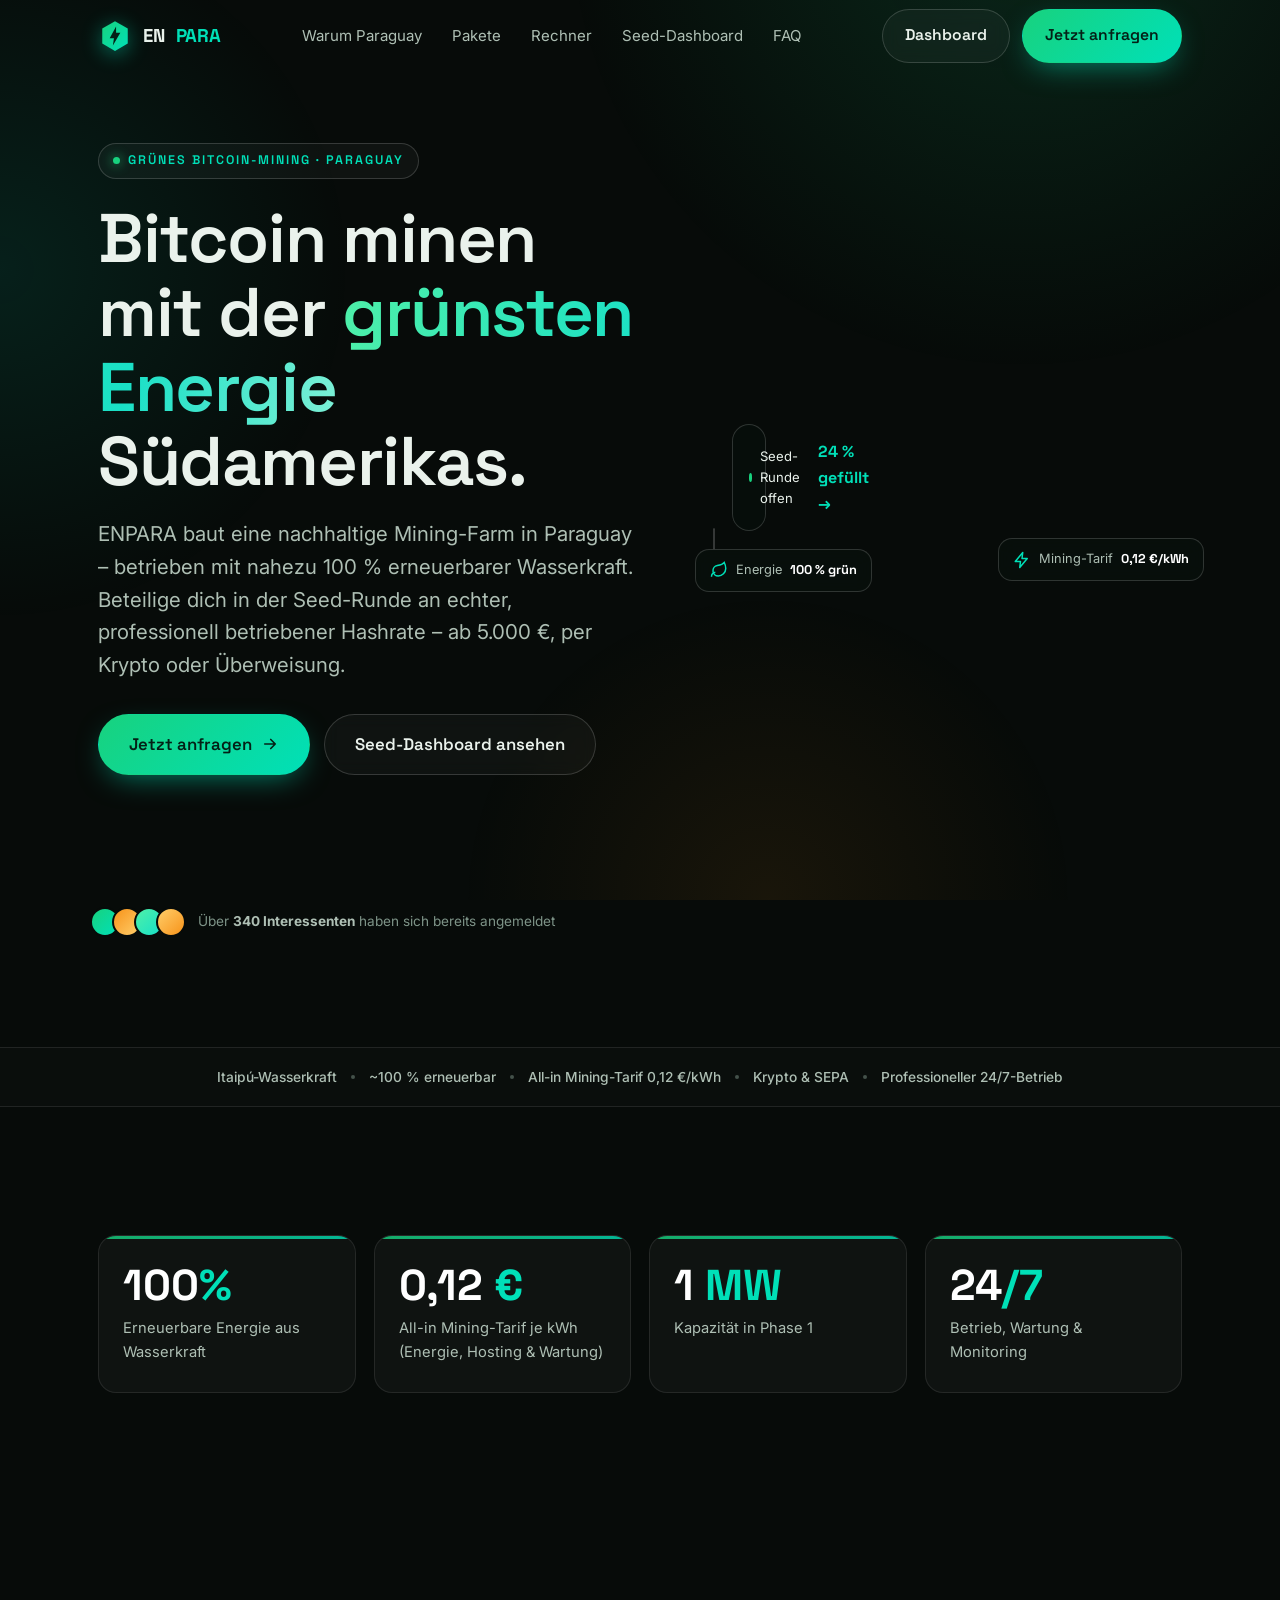
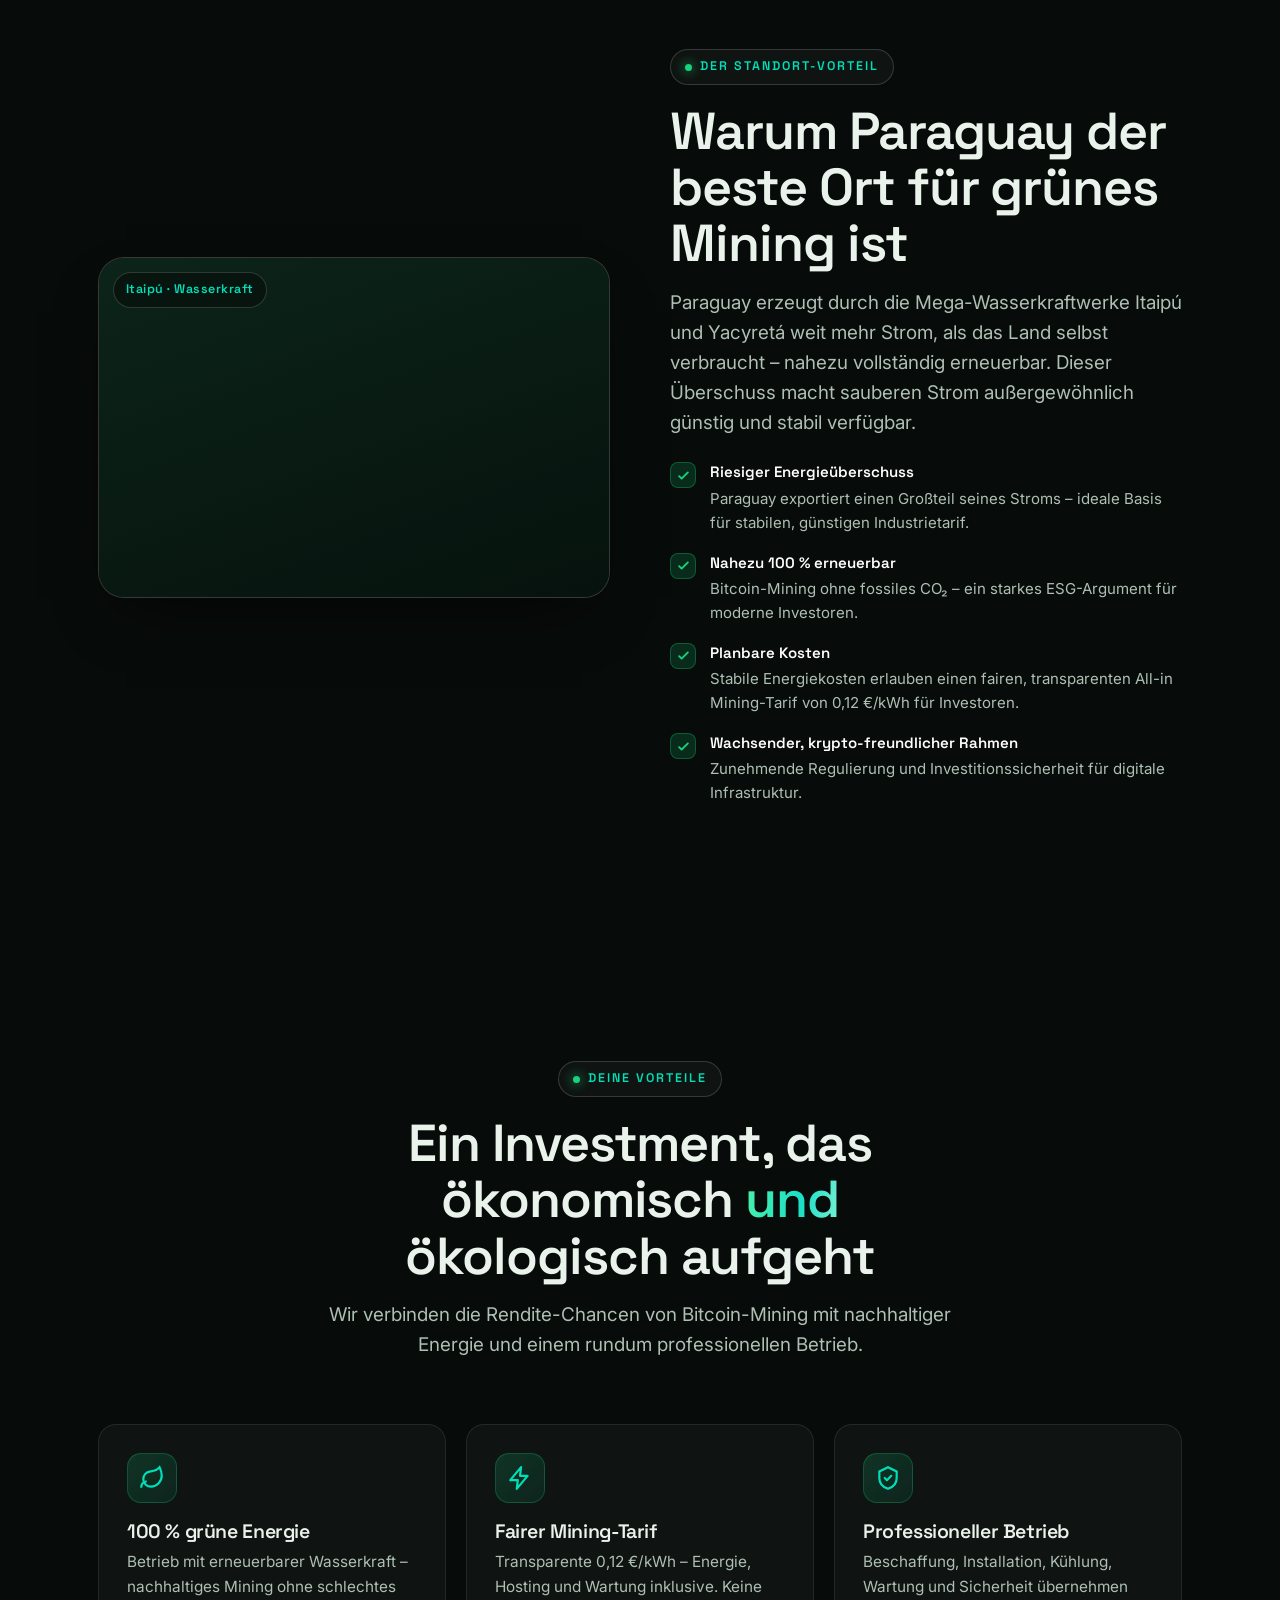
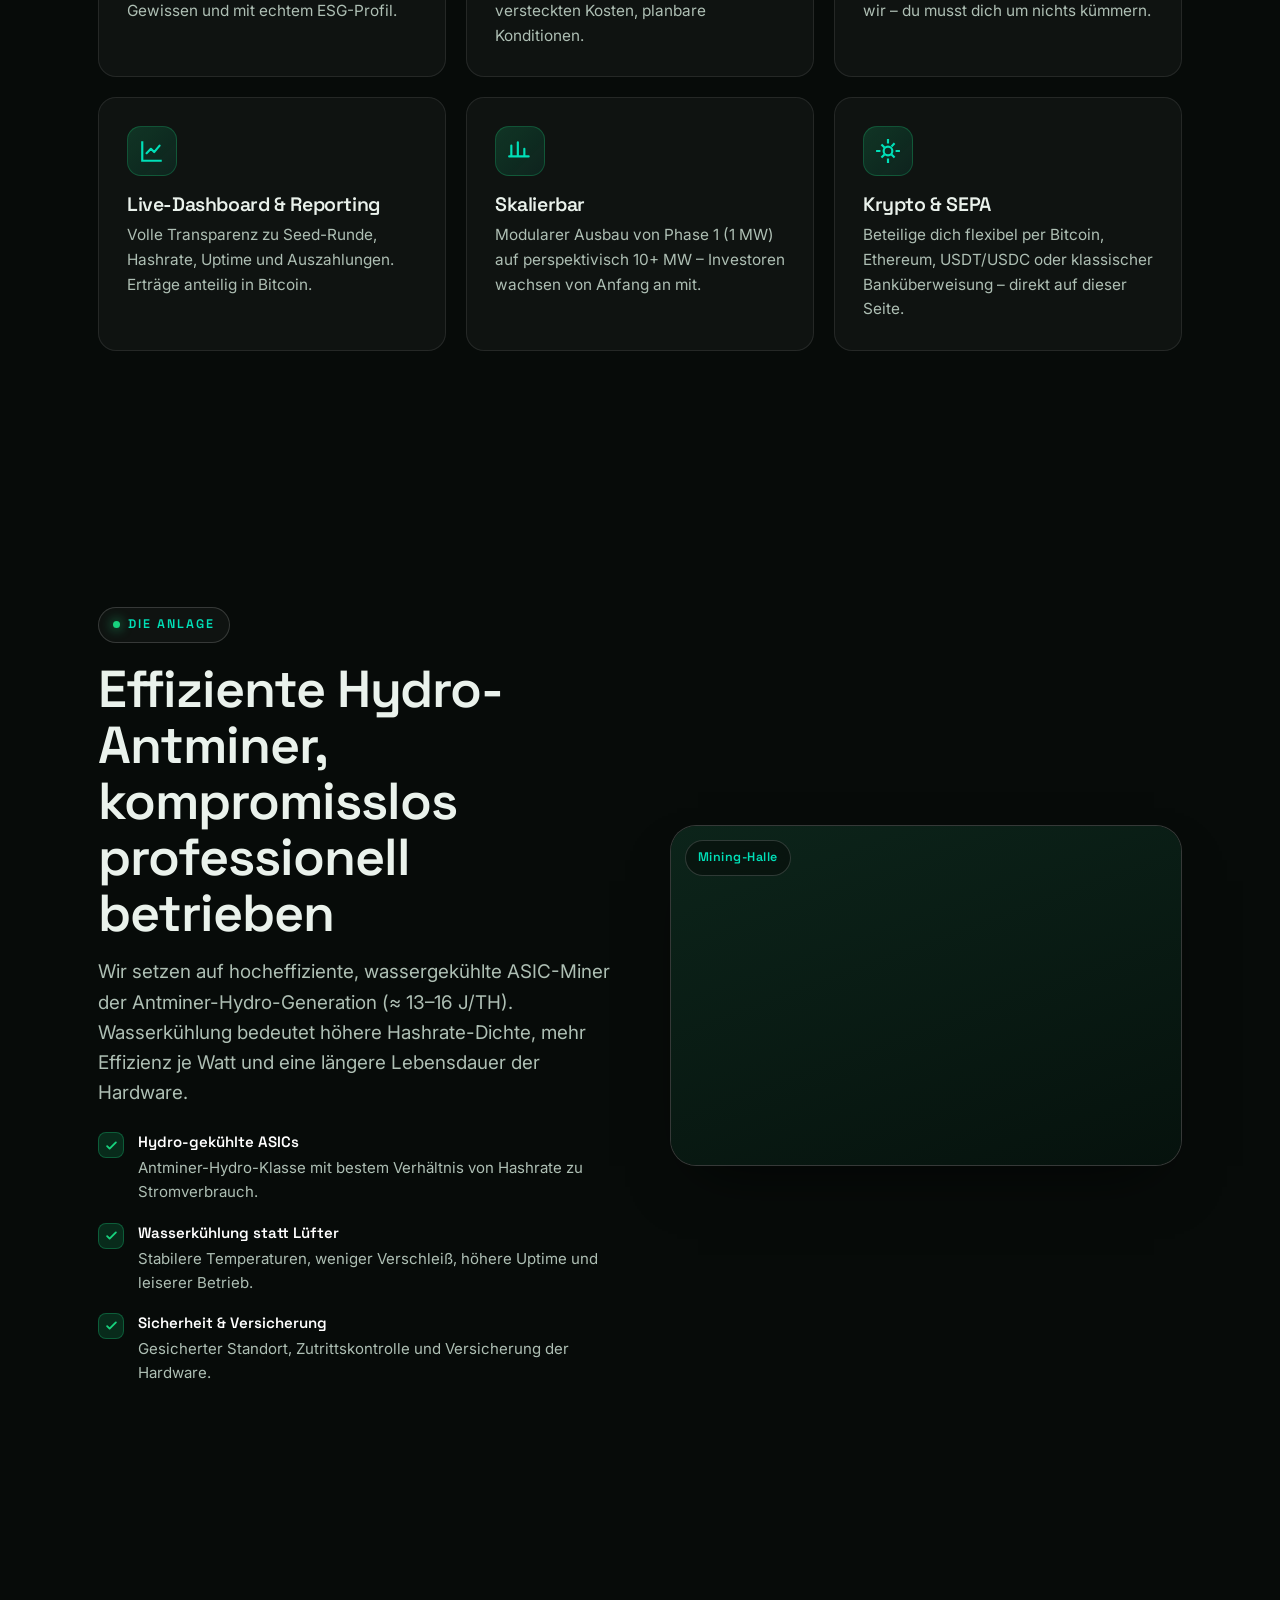
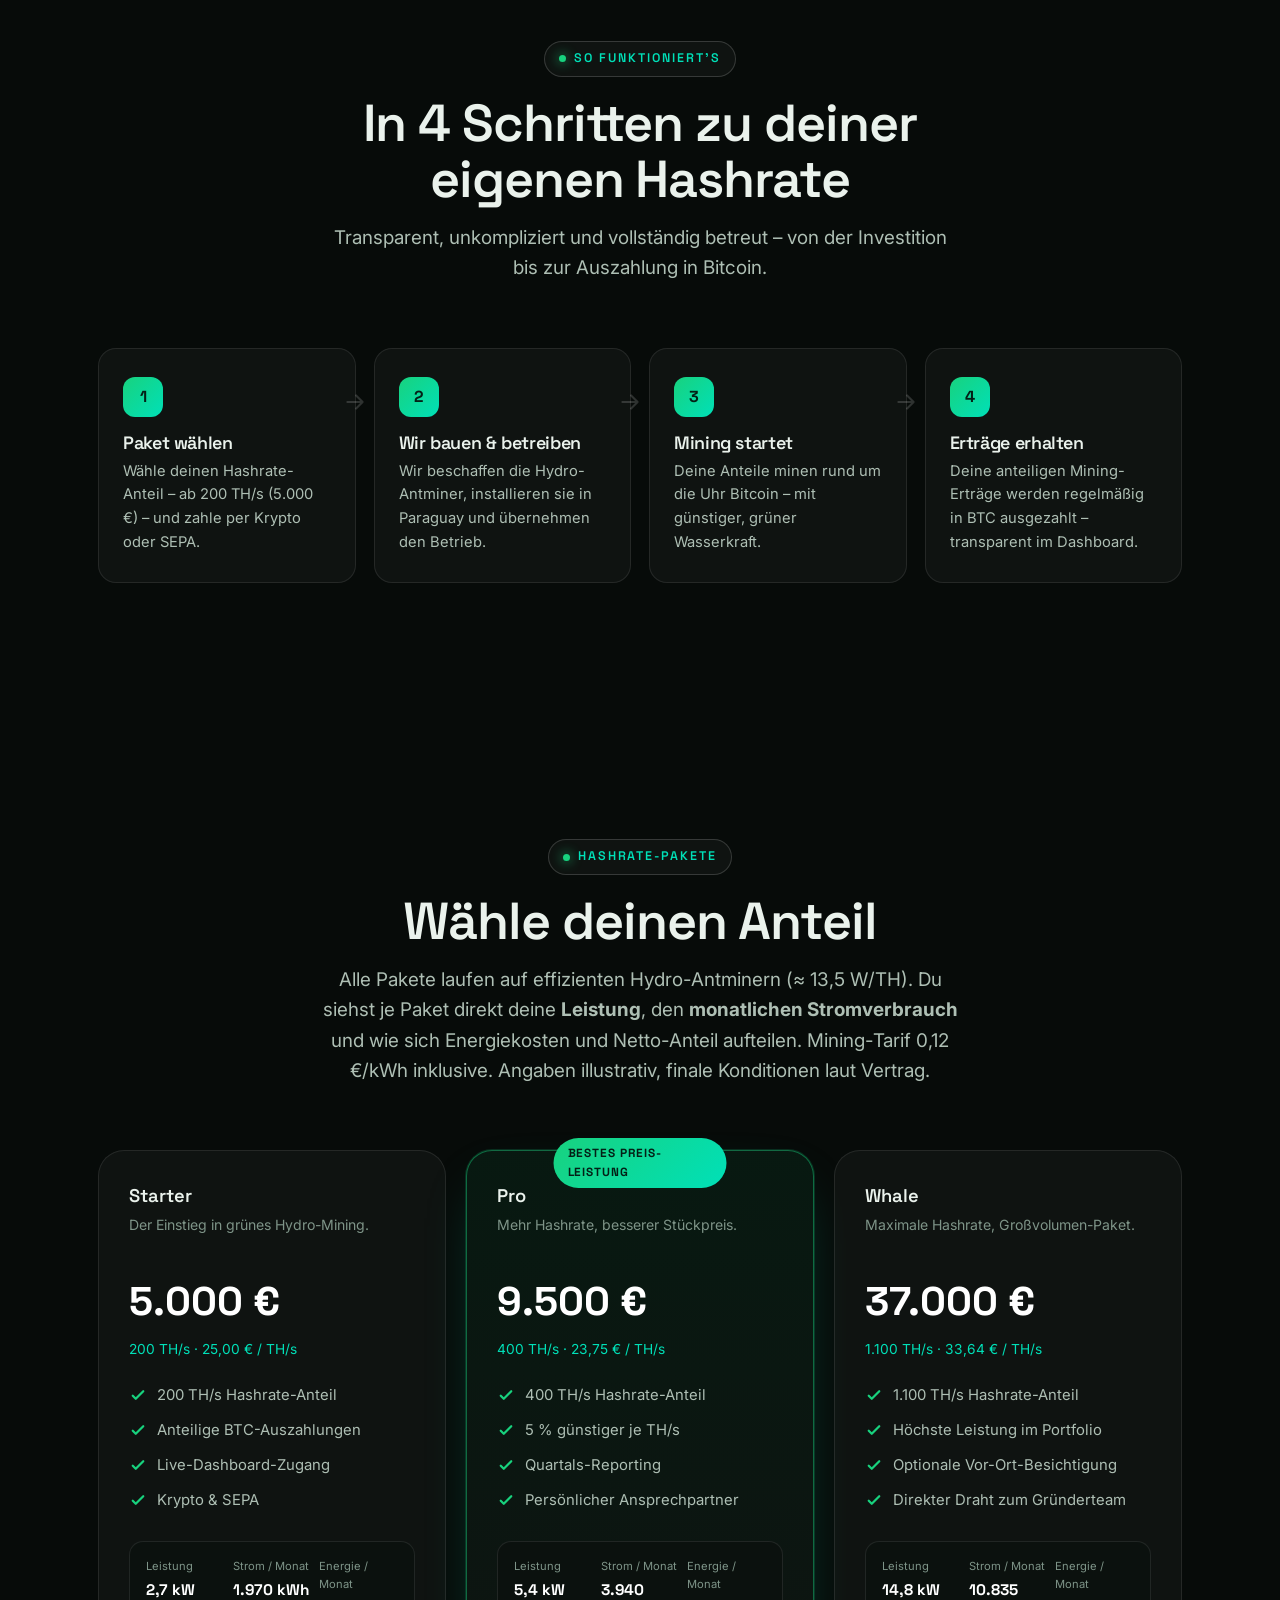
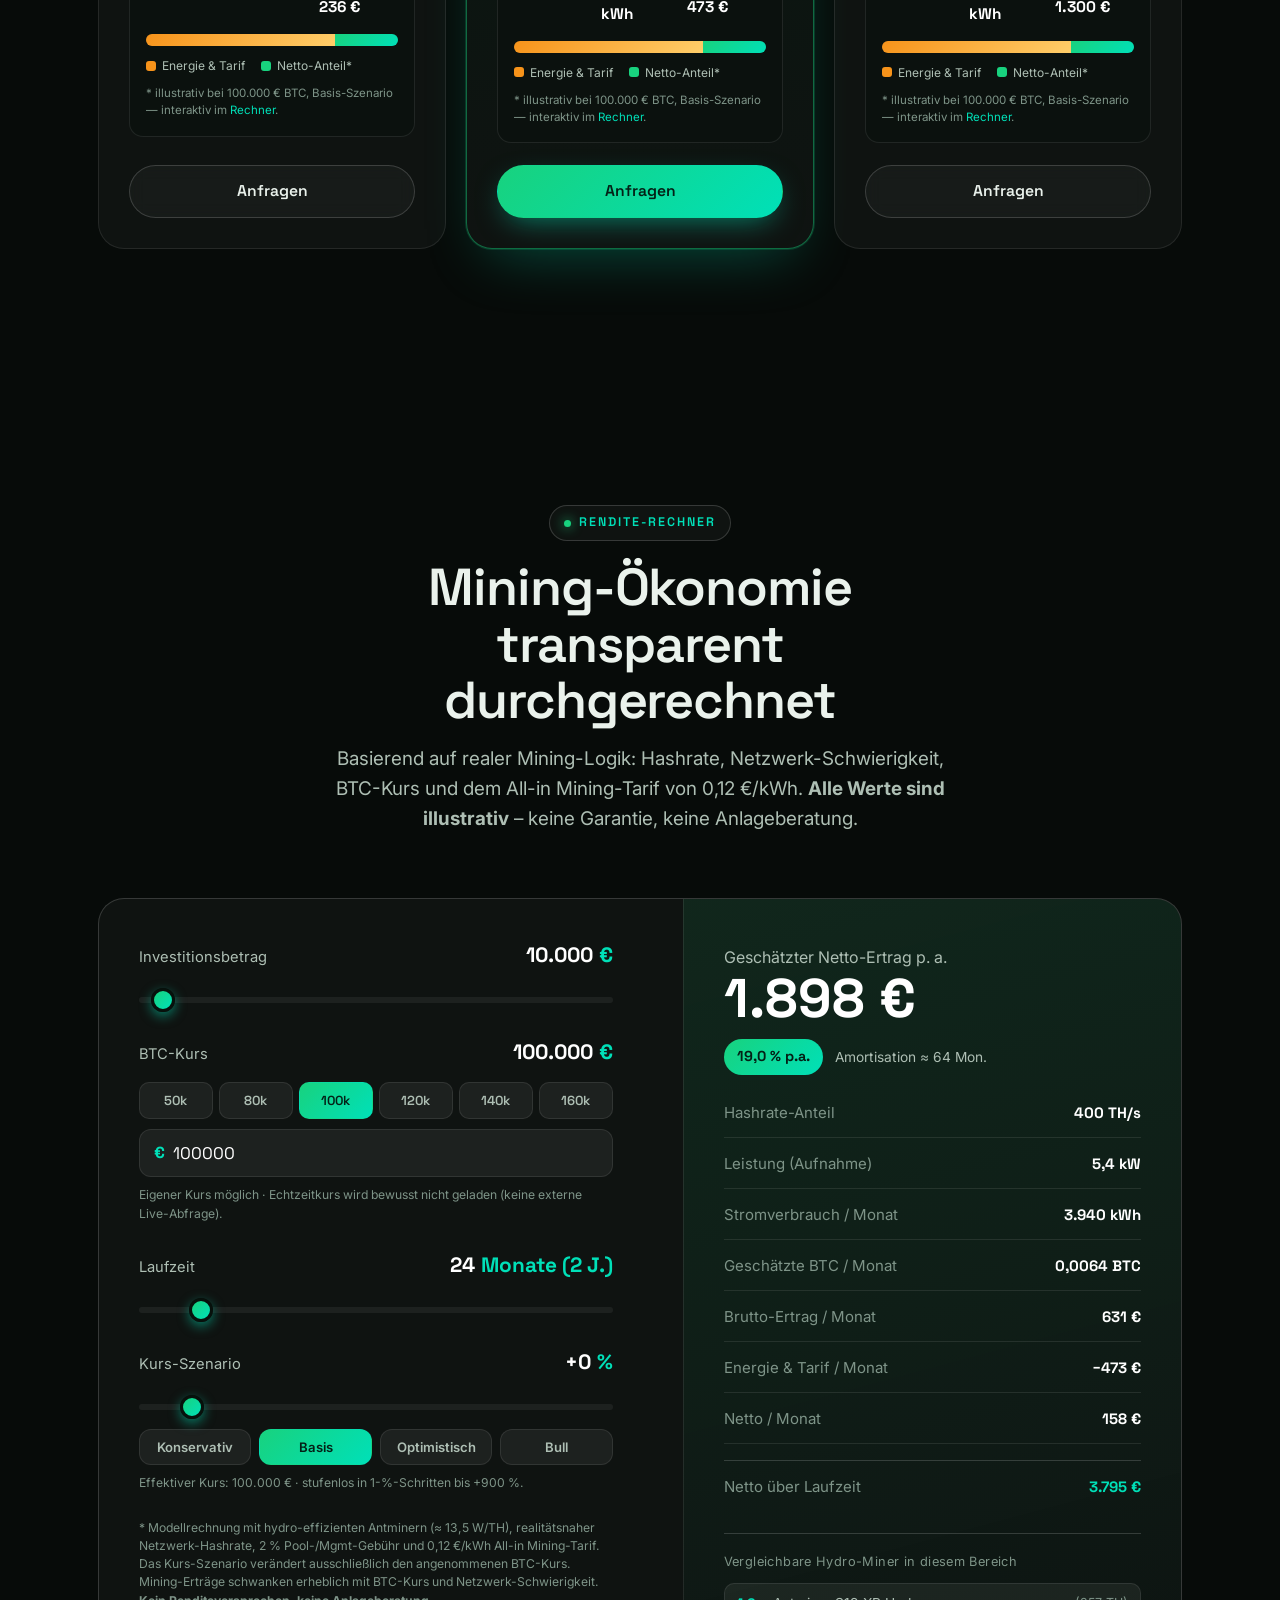
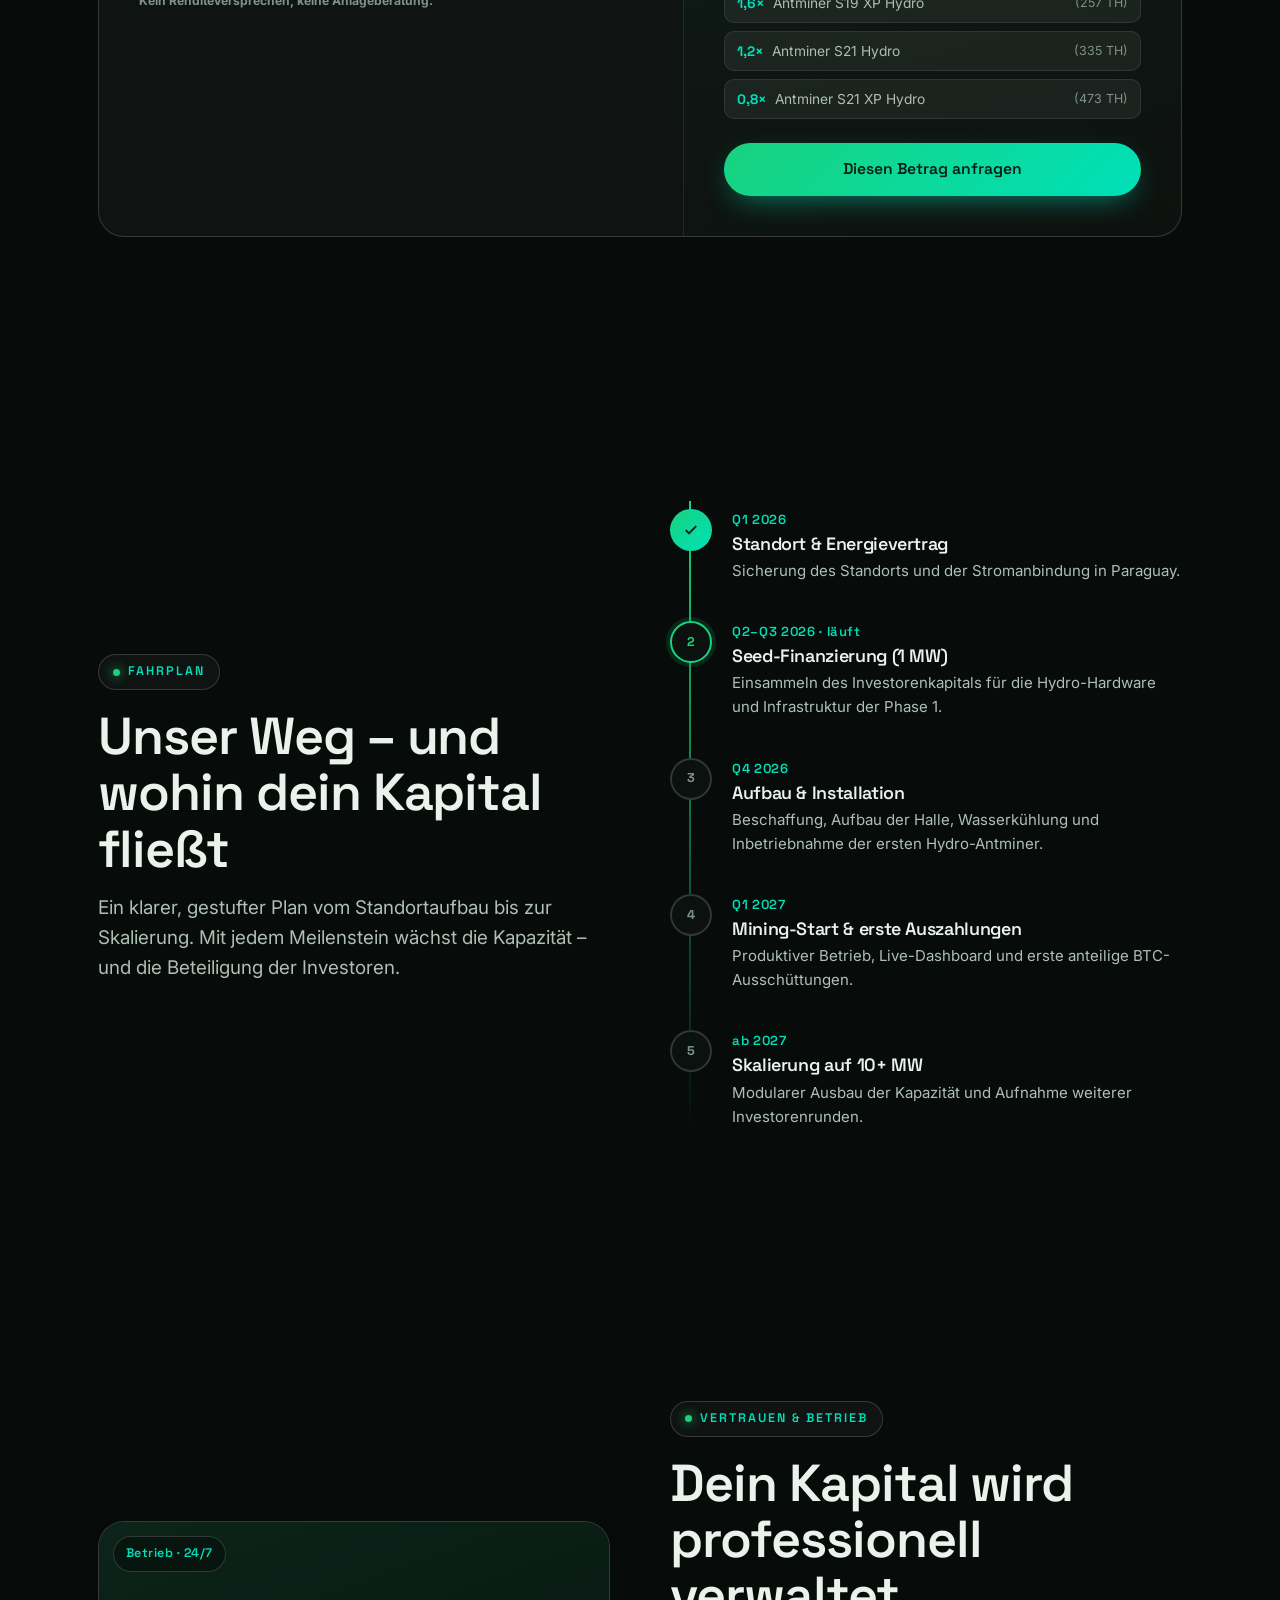
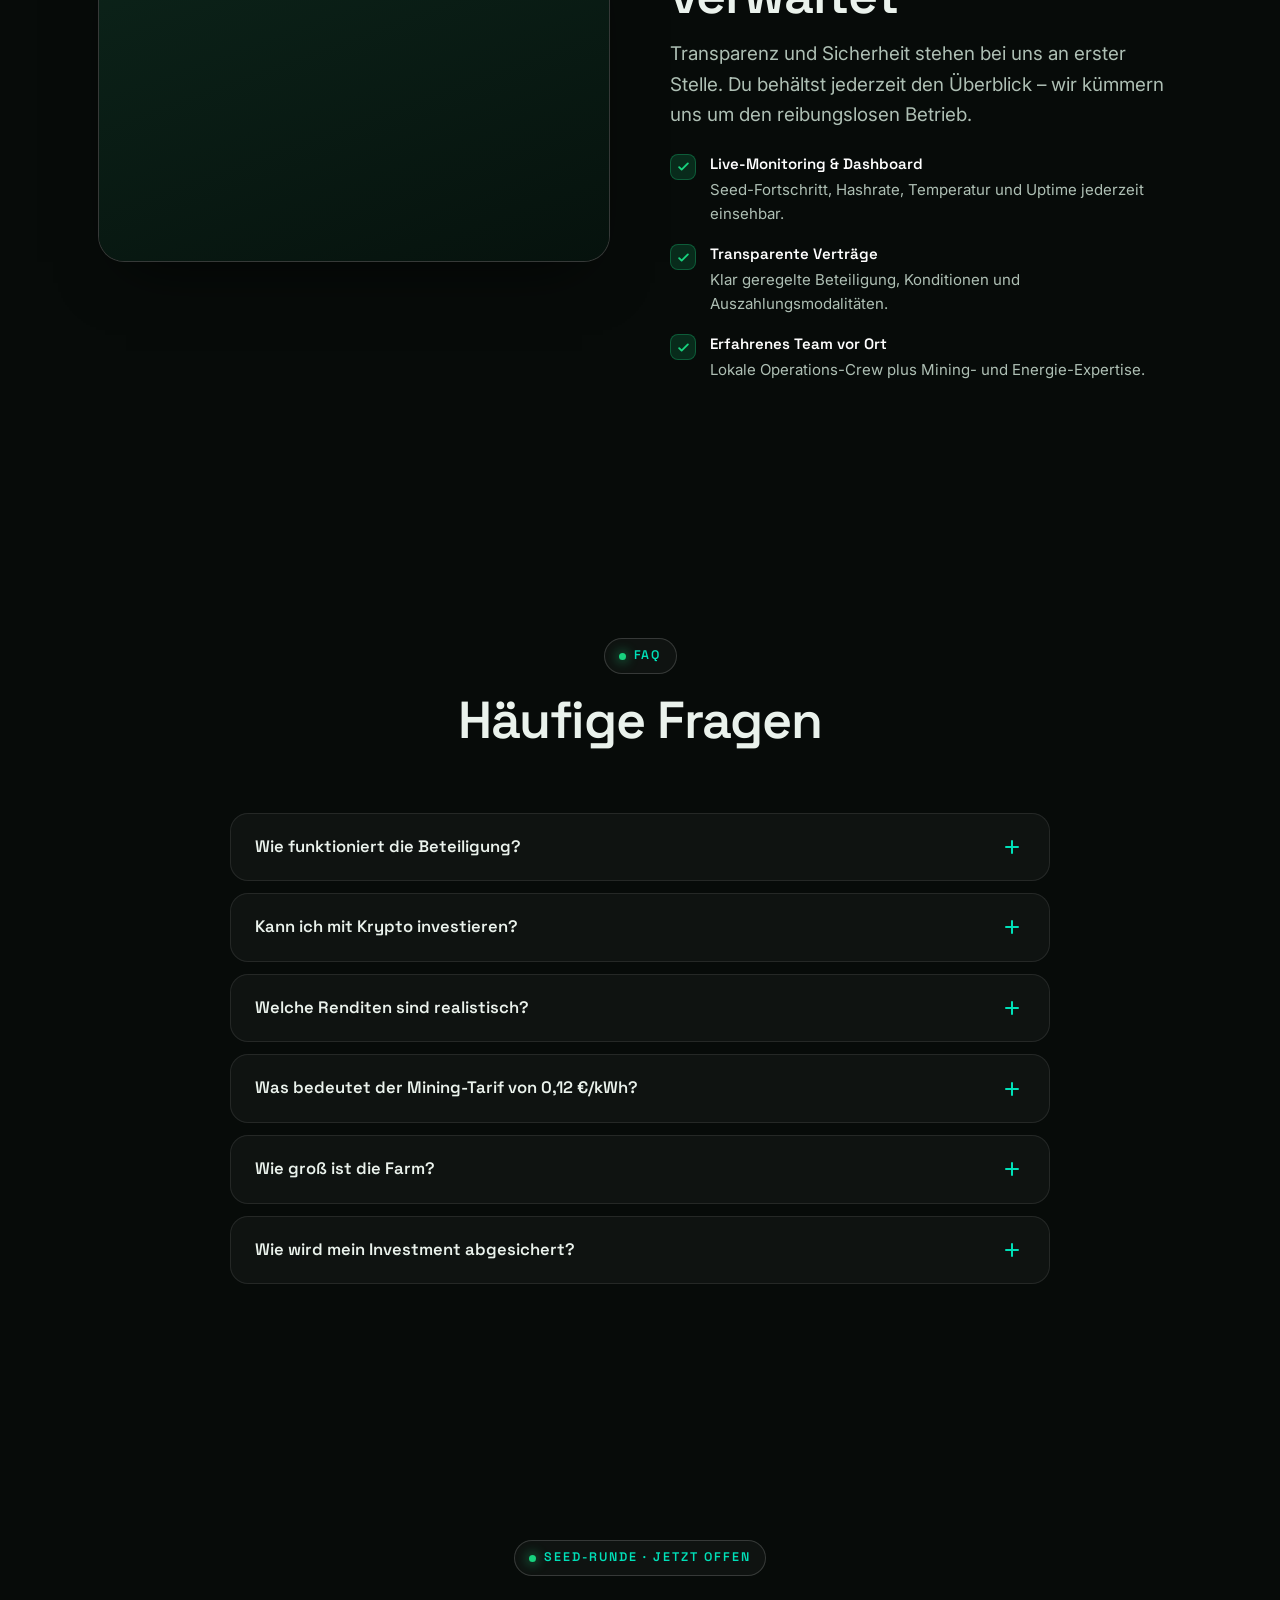
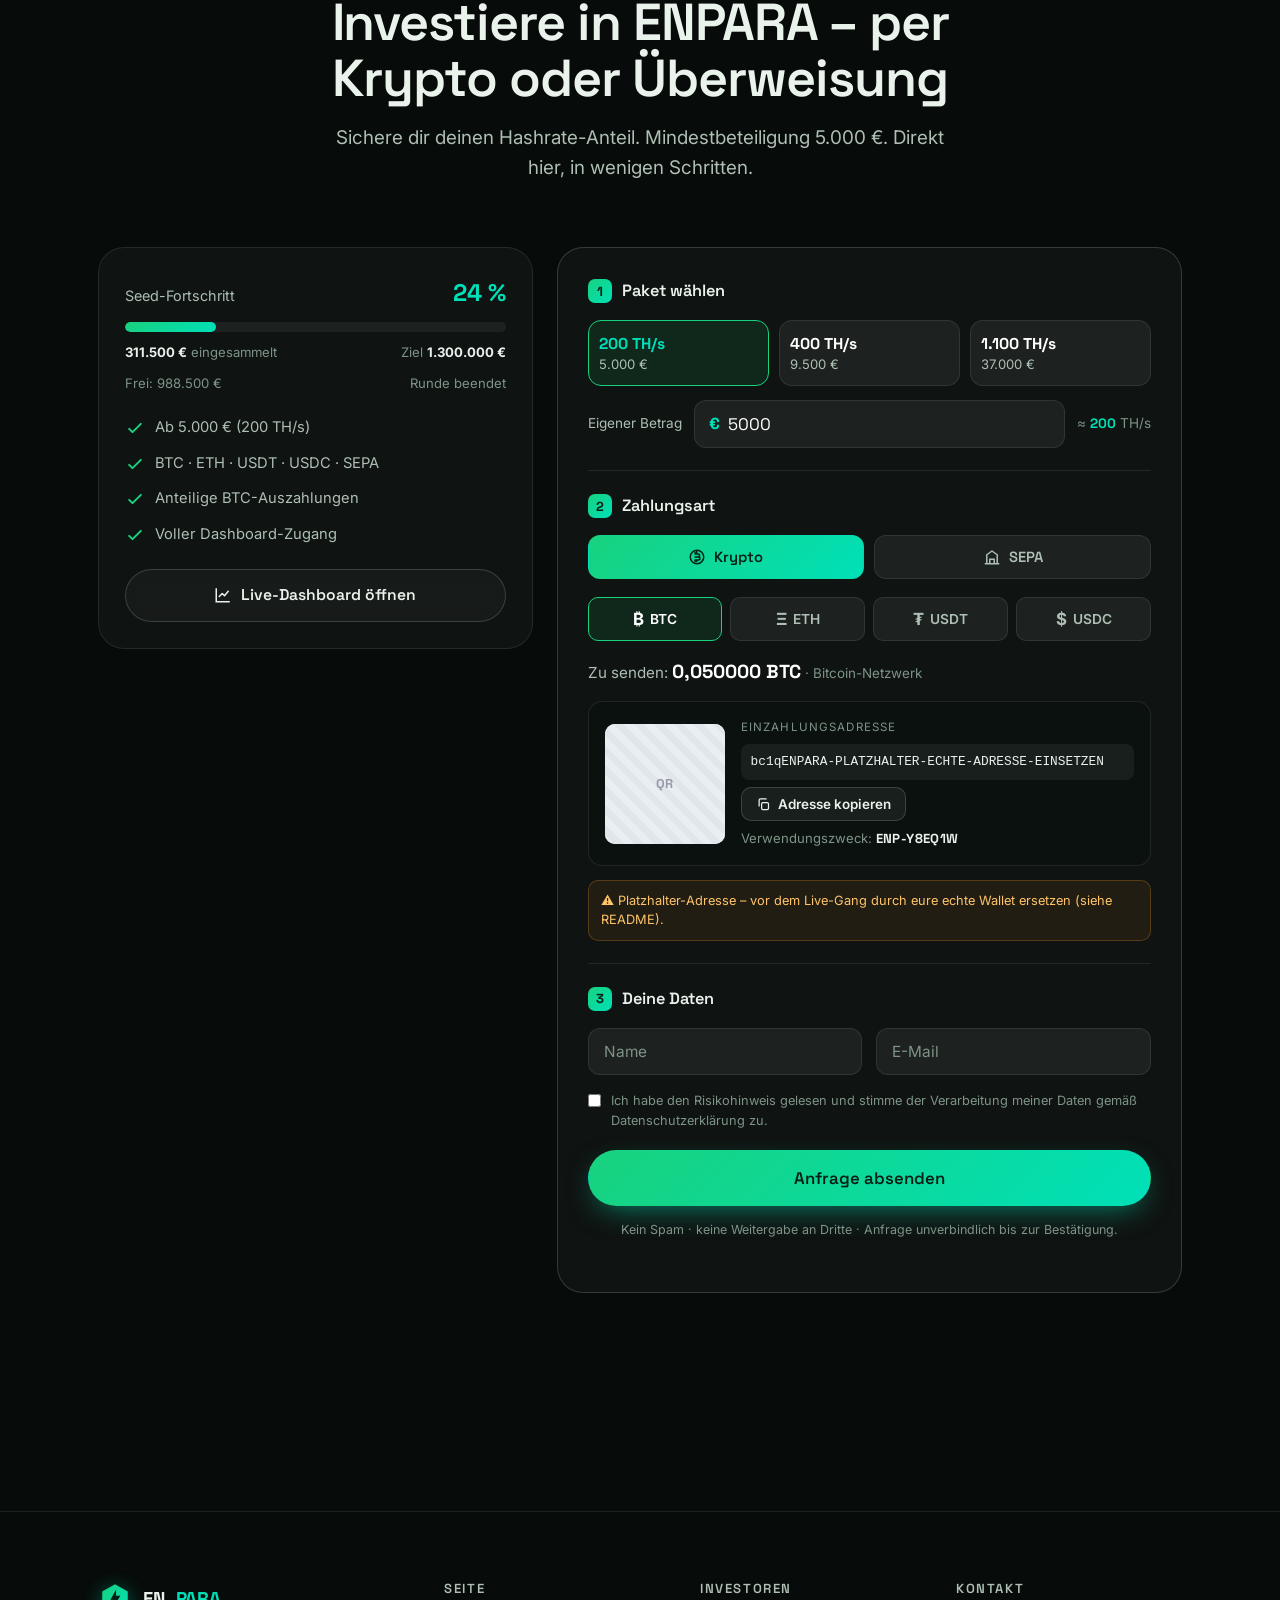
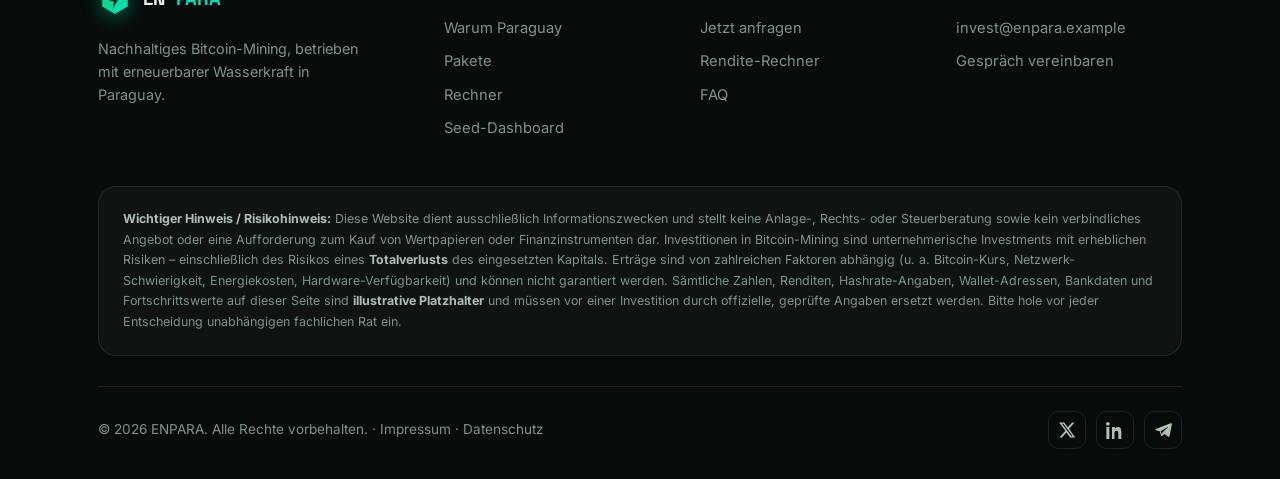
==== commit e411e78f: "Seed-Runde überarbeiten: Anfrage-CTAs, 70%-Kapazität, Ledger, Rechner - CTA "Jetzt investieren" → "J" ====
--- a/index.html
+++ b/index.html
@@ -3,7 +3,7 @@
 <head>
   <meta charset="UTF-8" />
   <meta name="viewport" content="width=device-width, initial-scale=1" />
-  <title>ENPARA — Grünes Bitcoin-Mining aus Paraguay | Seed-Runde · jetzt investieren</title>
+  <title>ENPARA — Grünes Bitcoin-Mining aus Paraguay | Seed-Runde · jetzt anfragen</title>
   <meta name="description" content="Investiere in ENPARA – eine nachhaltige Bitcoin-Mining-Farm in Paraguay, betrieben mit ~100 % erneuerbarer Wasserkraft. Seed-Runde offen: ab 5.000 € per Krypto oder Überweisung beteiligen." />
   <meta name="theme-color" content="#070b09" />
 
@@ -47,7 +47,7 @@
 
       <div class="nav-cta">
         <a class="btn btn-ghost" href="dashboard.html">Dashboard</a>
-        <a class="btn btn-primary" href="#invest">Investieren</a>
+        <a class="btn btn-primary" href="#invest">Jetzt anfragen</a>
         <button class="nav-toggle" aria-label="Menü öffnen" aria-expanded="false"><span></span></button>
       </div>
     </div>
@@ -61,7 +61,7 @@
     <a href="#rechner">Rechner</a>
     <a href="dashboard.html">Seed-Dashboard</a>
     <a href="#faq">FAQ</a>
-    <a class="btn btn-primary btn-block" href="#invest">Jetzt investieren</a>
+    <a class="btn btn-primary btn-block" href="#invest">Jetzt anfragen</a>
   </div>
 
   <span id="top"></span>
@@ -76,7 +76,7 @@
         <p class="lead reveal d2">ENPARA baut eine nachhaltige Mining-Farm in Paraguay – betrieben mit nahezu 100 % erneuerbarer Wasserkraft. Beteilige dich in der Seed-Runde an echter, professionell betriebener Hashrate – ab 5.000 €, per Krypto oder Überweisung.</p>
         <div class="hero-actions reveal d3">
           <a class="btn btn-primary btn-lg" href="#invest">
-            Jetzt investieren
+            Jetzt anfragen
             <svg viewBox="0 0 24 24" fill="none" stroke="currentColor" stroke-width="2.2"><path d="M5 12h14M13 6l6 6-6 6" stroke-linecap="round" stroke-linejoin="round"/></svg>
           </a>
           <a class="btn btn-ghost btn-lg" href="dashboard.html">Seed-Dashboard ansehen</a>
@@ -99,7 +99,7 @@
           <div class="overlay"></div>
           <div class="hero-badge">
             <div class="live"><span class="pulse"></span> Seed-Runde offen</div>
-            <div class="pct">68 % gefüllt →</div>
+            <div class="pct"><span id="hero-pct">0</span> % gefüllt →</div>
           </div>
         </a>
         <div class="float-chip c1">
@@ -261,41 +261,25 @@
       </div>
       <div class="steps">
         <div class="step reveal">
-          <div class="ico">
-            <svg viewBox="0 0 24 24" fill="none" stroke="currentColor" stroke-width="1.8" stroke-linecap="round" stroke-linejoin="round"><path d="M21 16V8a2 2 0 0 0-1-1.73l-7-4a2 2 0 0 0-2 0l-7 4A2 2 0 0 0 3 8v8a2 2 0 0 0 1 1.73l7 4a2 2 0 0 0 2 0l7-4A2 2 0 0 0 21 16z"/><path d="M3.27 6.96 12 12.01l8.73-5.05"/><path d="M12 22.08V12"/></svg>
-            <span class="n">1</span>
-          </div>
-          <div class="label">Schritt 01</div>
+          <div class="n">1</div>
           <h3>Paket wählen</h3>
           <p>Wähle deinen Hashrate-Anteil – ab 200 TH/s (5.000 €) – und zahle per Krypto oder SEPA.</p>
           <svg class="arrow" width="26" height="26" viewBox="0 0 24 24" fill="none" stroke="currentColor" stroke-width="2"><path d="M5 12h14M13 6l6 6-6 6" stroke-linecap="round" stroke-linejoin="round"/></svg>
         </div>
         <div class="step reveal d1">
-          <div class="ico">
-            <svg viewBox="0 0 24 24" fill="none" stroke="currentColor" stroke-width="1.8" stroke-linecap="round" stroke-linejoin="round"><path d="M14.7 6.3a1 1 0 0 0 0 1.4l1.6 1.6a1 1 0 0 0 1.4 0l3.77-3.77a6 6 0 0 1-7.94 7.94l-6.91 6.91a2.12 2.12 0 0 1-3-3l6.91-6.91a6 6 0 0 1 7.94-7.94l-3.76 3.76z"/></svg>
-            <span class="n">2</span>
-          </div>
-          <div class="label">Schritt 02</div>
+          <div class="n">2</div>
           <h3>Wir bauen & betreiben</h3>
           <p>Wir beschaffen die Hydro-Antminer, installieren sie in Paraguay und übernehmen den Betrieb.</p>
           <svg class="arrow" width="26" height="26" viewBox="0 0 24 24" fill="none" stroke="currentColor" stroke-width="2"><path d="M5 12h14M13 6l6 6-6 6" stroke-linecap="round" stroke-linejoin="round"/></svg>
         </div>
         <div class="step reveal d2">
-          <div class="ico">
-            <svg viewBox="0 0 24 24" fill="none" stroke="currentColor" stroke-width="1.8" stroke-linecap="round" stroke-linejoin="round"><rect x="4" y="4" width="16" height="16" rx="2"/><rect x="9" y="9" width="6" height="6"/><path d="M9 1v3M15 1v3M9 20v3M15 20v3M20 9h3M20 14h3M1 9h3M1 14h3"/></svg>
-            <span class="n">3</span>
-          </div>
-          <div class="label">Schritt 03</div>
+          <div class="n">3</div>
           <h3>Mining startet</h3>
           <p>Deine Anteile minen rund um die Uhr Bitcoin – mit günstiger, grüner Wasserkraft.</p>
           <svg class="arrow" width="26" height="26" viewBox="0 0 24 24" fill="none" stroke="currentColor" stroke-width="2"><path d="M5 12h14M13 6l6 6-6 6" stroke-linecap="round" stroke-linejoin="round"/></svg>
         </div>
         <div class="step reveal d3">
-          <div class="ico">
-            <svg viewBox="0 0 24 24" fill="none" stroke="currentColor" stroke-width="1.8" stroke-linecap="round" stroke-linejoin="round"><path d="M21 15v4a2 2 0 0 1-2 2H5a2 2 0 0 1-2-2v-4"/><path d="M7 10l5 5 5-5"/><path d="M12 15V3"/></svg>
-            <span class="n">4</span>
-          </div>
-          <div class="label">Schritt 04</div>
+          <div class="n">4</div>
           <h3>Erträge erhalten</h3>
           <p>Deine anteiligen Mining-Erträge werden regelmäßig in BTC ausgezahlt – transparent im Dashboard.</p>
           <svg class="arrow" width="26" height="26" viewBox="0 0 24 24" fill="none" stroke="currentColor" stroke-width="2"><path d="M5 12h14M13 6l6 6-6 6" stroke-linecap="round" stroke-linejoin="round"/></svg>
@@ -310,7 +294,7 @@
       <div class="section-head center reveal">
         <span class="eyebrow"><span class="dot"></span> Hashrate-Pakete</span>
         <h2 class="title">Wähle deinen Anteil</h2>
-        <p class="lead">Mehr Hashrate = besserer Preis je TH/s. Alle Pakete laufen auf effizienten Hydro-Antminern. Mining-Tarif 0,12 €/kWh inklusive. Angaben illustrativ, finale Konditionen laut Vertrag.</p>
+        <p class="lead">Alle Pakete laufen auf effizienten Hydro-Antminern (≈ 13,5 W/TH). Du siehst je Paket direkt deine <b>Leistung</b>, den <b>monatlichen Stromverbrauch</b> und wie sich Energiekosten und Netto-Anteil aufteilen. Mining-Tarif 0,12 €/kWh inklusive. Angaben illustrativ, finale Konditionen laut Vertrag.</p>
       </div>
       <div class="pricing">
         <div class="plan reveal">
@@ -324,7 +308,8 @@
             <li><svg viewBox="0 0 24 24" fill="none" stroke="currentColor" stroke-width="3"><path d="M5 13l4 4L19 7" stroke-linecap="round" stroke-linejoin="round"/></svg> Live-Dashboard-Zugang</li>
             <li><svg viewBox="0 0 24 24" fill="none" stroke="currentColor" stroke-width="3"><path d="M5 13l4 4L19 7" stroke-linecap="round" stroke-linejoin="round"/></svg> Krypto & SEPA</li>
           </ul>
-          <a class="btn btn-ghost btn-block" href="#invest" data-plan="starter" data-amount="5000" data-th="200">Auswählen</a>
+          <div class="plan-impact" data-th="200" data-price="5000"></div>
+          <a class="btn btn-ghost btn-block" href="#invest" data-plan="starter" data-amount="5000" data-th="200">Anfragen</a>
         </div>
 
         <div class="plan featured reveal d1">
@@ -339,21 +324,23 @@
             <li><svg viewBox="0 0 24 24" fill="none" stroke="currentColor" stroke-width="3"><path d="M5 13l4 4L19 7" stroke-linecap="round" stroke-linejoin="round"/></svg> Quartals-Reporting</li>
             <li><svg viewBox="0 0 24 24" fill="none" stroke="currentColor" stroke-width="3"><path d="M5 13l4 4L19 7" stroke-linecap="round" stroke-linejoin="round"/></svg> Persönlicher Ansprechpartner</li>
           </ul>
-          <a class="btn btn-primary btn-block" href="#invest" data-plan="pro" data-amount="9500" data-th="400">Auswählen</a>
+          <div class="plan-impact" data-th="400" data-price="9500"></div>
+          <a class="btn btn-primary btn-block" href="#invest" data-plan="pro" data-amount="9500" data-th="400">Anfragen</a>
         </div>
 
         <div class="plan reveal d2">
           <div class="pname">Whale</div>
-          <div class="pdesc">Maximale Beteiligung, bester Preis.</div>
-          <div class="price"><span class="amt">22.500 €</span></div>
-          <div class="hr">1.000 TH/s · 22,50 € / TH/s</div>
+          <div class="pdesc">Maximale Hashrate, Großvolumen-Paket.</div>
+          <div class="price"><span class="amt">37.000 €</span></div>
+          <div class="hr">1.100 TH/s · 33,64 € / TH/s</div>
           <ul>
-            <li><svg viewBox="0 0 24 24" fill="none" stroke="currentColor" stroke-width="3"><path d="M5 13l4 4L19 7" stroke-linecap="round" stroke-linejoin="round"/></svg> 1.000 TH/s Hashrate-Anteil</li>
-            <li><svg viewBox="0 0 24 24" fill="none" stroke="currentColor" stroke-width="3"><path d="M5 13l4 4L19 7" stroke-linecap="round" stroke-linejoin="round"/></svg> Bester Preis je TH/s (−10 %)</li>
+            <li><svg viewBox="0 0 24 24" fill="none" stroke="currentColor" stroke-width="3"><path d="M5 13l4 4L19 7" stroke-linecap="round" stroke-linejoin="round"/></svg> 1.100 TH/s Hashrate-Anteil</li>
+            <li><svg viewBox="0 0 24 24" fill="none" stroke="currentColor" stroke-width="3"><path d="M5 13l4 4L19 7" stroke-linecap="round" stroke-linejoin="round"/></svg> Höchste Leistung im Portfolio</li>
             <li><svg viewBox="0 0 24 24" fill="none" stroke="currentColor" stroke-width="3"><path d="M5 13l4 4L19 7" stroke-linecap="round" stroke-linejoin="round"/></svg> Optionale Vor-Ort-Besichtigung</li>
             <li><svg viewBox="0 0 24 24" fill="none" stroke="currentColor" stroke-width="3"><path d="M5 13l4 4L19 7" stroke-linecap="round" stroke-linejoin="round"/></svg> Direkter Draht zum Gründerteam</li>
           </ul>
-          <a class="btn btn-ghost btn-block" href="#invest" data-plan="whale" data-amount="22500" data-th="1000">Auswählen</a>
+          <div class="plan-impact" data-th="1100" data-price="37000"></div>
+          <a class="btn btn-ghost btn-block" href="#invest" data-plan="whale" data-amount="37000" data-th="1100">Anfragen</a>
         </div>
       </div>
     </div>
@@ -372,35 +359,41 @@
         <div class="calc-controls">
           <div class="field">
             <label>Investitionsbetrag <b class="calc-amount"><span id="calc-amount-out">10.000</span> <span class="cur">€</span></b></label>
-            <input type="range" id="calc-amount" min="5000" max="100000" step="500" value="10000" aria-label="Investitionsbetrag" />
-          </div>
-
-          <div class="calc-2col">
-            <div class="field">
-              <label for="calc-btc">BTC-Kurs (€)</label>
-              <div class="num-field"><span class="cur">€</span><input type="number" id="calc-btc" min="10000" max="500000" step="1000" value="80000" /></div>
-            </div>
-            <div class="field">
-              <label for="calc-term">Laufzeit</label>
-              <select class="select" id="calc-term">
-                <option value="12">12 Monate</option>
-                <option value="24" selected>24 Monate</option>
-                <option value="36">36 Monate</option>
-                <option value="48">48 Monate</option>
-              </select>
-            </div>
+            <input type="range" id="calc-amount" min="5000" max="200000" step="500" value="10000" aria-label="Investitionsbetrag" />
           </div>
 
           <div class="field">
-            <label>Markt-Szenario <span class="hint" id="scn-hint">Basis-Annahmen</span></label>
-            <div class="scenario">
-              <button type="button" data-scenario="conservative">Konservativ</button>
-              <button type="button" data-scenario="base" class="active">Basis</button>
-              <button type="button" data-scenario="optimistic">Optimistisch</button>
-            </div>
-          </div>
-
-          <p class="calc-note">* Modellrechnung mit hydro-effizienten Antminern (≈ 13,5 W/TH), Netzwerk-Annahmen je Szenario, 2 % Pool-/Mgmt-Gebühr und 0,12 €/kWh Mining-Tarif. Mining-Erträge schwanken erheblich mit BTC-Kurs und Netzwerk-Schwierigkeit. <b>Kein Renditeversprechen, keine Anlageberatung.</b></p>
+            <label for="calc-btc">BTC-Kurs <b class="calc-amount"><span id="calc-btc-out">100.000</span> <span class="cur">€</span></b></label>
+            <div class="btc-presets" id="btc-presets">
+              <button type="button" data-btc="50000">50k</button>
+              <button type="button" data-btc="80000">80k</button>
+              <button type="button" data-btc="100000" class="active">100k</button>
+              <button type="button" data-btc="120000">120k</button>
+              <button type="button" data-btc="140000">140k</button>
+              <button type="button" data-btc="160000">160k</button>
+            </div>
+            <div class="num-field" style="margin-top:10px"><span class="cur">€</span><input type="number" id="calc-btc" min="10000" max="1000000" step="1000" value="100000" aria-label="BTC-Kurs in Euro" /></div>
+            <span class="hint">Eigener Kurs möglich · Echtzeitkurs wird bewusst nicht geladen (keine externe Live-Abfrage).</span>
+          </div>
+
+          <div class="field">
+            <label>Laufzeit <b class="calc-amount"><span id="calc-term-out">24</span> <span class="cur" id="calc-term-yr">Monate</span></b></label>
+            <input type="range" id="calc-term" min="12" max="120" step="6" value="24" aria-label="Laufzeit in Monaten" />
+          </div>
+
+          <div class="field">
+            <label>Kurs-Szenario <b class="calc-amount"><span id="scn-out">+0</span> <span class="cur">%</span></b></label>
+            <input type="range" id="calc-scn" min="-90" max="900" step="1" value="0" aria-label="Kursentwicklung in Prozent" />
+            <div class="scn-quick" id="scn-quick">
+              <button type="button" data-scn="-20">Konservativ</button>
+              <button type="button" data-scn="0" class="active">Basis</button>
+              <button type="button" data-scn="50">Optimistisch</button>
+              <button type="button" data-scn="200">Bull</button>
+            </div>
+            <span class="hint" id="scn-hint">Effektiver Kurs: 100.000 € · stufenlos in 1-%-Schritten bis +900 %.</span>
+          </div>
+
+          <p class="calc-note">* Modellrechnung mit hydro-effizienten Antminern (≈ 13,5 W/TH), realitätsnaher Netzwerk-Hashrate, 2 % Pool-/Mgmt-Gebühr und 0,12 €/kWh All-in Mining-Tarif. Das Kurs-Szenario verändert ausschließlich den angenommenen BTC-Kurs. Mining-Erträge schwanken erheblich mit BTC-Kurs und Netzwerk-Schwierigkeit. <b>Kein Renditeversprechen, keine Anlageberatung.</b></p>
         </div>
 
         <div class="calc-result">
@@ -409,14 +402,19 @@
           <div class="roi-line"><span class="roi-badge" id="out-roi">11 % p.a.</span><span class="roi-pay" id="out-payback">Amortisation ≈ 24 Mon.</span></div>
           <div class="calc-rows">
             <div class="r"><span>Hashrate-Anteil</span><b id="r-hash">400 TH/s</b></div>
-            <div class="r"><span>Leistungsaufnahme</span><b id="r-power">5,4 kW</b></div>
+            <div class="r"><span>Leistung (Aufnahme)</span><b id="r-power">5,4 kW</b></div>
+            <div class="r"><span>Stromverbrauch / Monat</span><b id="r-kwh">3.942 kWh</b></div>
             <div class="r"><span>Geschätzte BTC / Monat</span><b id="r-btc">0,0040 BTC</b></div>
             <div class="r"><span>Brutto-Ertrag / Monat</span><b id="r-gross">320 €</b></div>
             <div class="r"><span>Energie & Tarif / Monat</span><b id="r-energy">−210 €</b></div>
             <div class="r"><span>Netto / Monat</span><b id="r-net">92 €</b></div>
             <div class="r total"><span>Netto über Laufzeit</span><b id="r-total">2.208 €</b></div>
           </div>
-          <a class="btn btn-primary btn-block" href="#invest" style="margin-top:24px">Diesen Betrag investieren</a>
+          <div class="miner-eq">
+            <div class="me-title">Vergleichbare Hydro-Miner in diesem Bereich</div>
+            <div class="me-list" id="r-miners"></div>
+          </div>
+          <a class="btn btn-primary btn-block" href="#invest" style="margin-top:24px">Diesen Betrag anfragen</a>
         </div>
       </div>
     </div>
@@ -528,9 +526,10 @@
       <div class="invest-wrap reveal d1">
         <aside class="invest-aside">
           <div class="mini-progress">
-            <div class="mp-top"><span>Seed-Fortschritt</span><b id="mp-pct">68 %</b></div>
-            <div class="mp-bar"><i id="mp-fill" style="width:68%"></i></div>
-            <div class="mp-meta"><span><b id="mp-raised">1.020.000 €</b> eingesammelt</span><span>Ziel <b>1.500.000 €</b></span></div>
+            <div class="mp-top"><span>Seed-Fortschritt</span><b id="mp-pct">0 %</b></div>
+            <div class="mp-bar"><i id="mp-fill" style="width:0%"></i></div>
+            <div class="mp-meta"><span><b id="mp-raised">0 €</b> eingesammelt</span><span>Ziel <b id="mp-target">1.300.000 €</b></span></div>
+            <div class="mp-meta"><span id="mp-free">Frei: 0 €</span><span id="mp-deadline">bis 30.11.2026</span></div>
           </div>
           <ul class="aside-points">
             <li><svg viewBox="0 0 24 24" fill="none" stroke="currentColor" stroke-width="2.4"><path d="M5 13l4 4L19 7" stroke-linecap="round" stroke-linejoin="round"/></svg> Ab 5.000 € (200 TH/s)</li>
@@ -551,7 +550,7 @@
             <div class="amount-chips">
               <button type="button" class="chip active" data-amount="5000" data-th="200"><b>200 TH/s</b><span>5.000 €</span></button>
               <button type="button" class="chip" data-amount="9500" data-th="400"><b>400 TH/s</b><span>9.500 €</span></button>
-              <button type="button" class="chip" data-amount="22500" data-th="1000"><b>1.000 TH/s</b><span>22.500 €</span></button>
+              <button type="button" class="chip" data-amount="37000" data-th="1100"><b>1.100 TH/s</b><span>37.000 €</span></button>
             </div>
             <div class="custom-amount">
               <label for="inv-amount">Eigener Betrag</label>
@@ -627,8 +626,8 @@
             <input type="hidden" id="f-method" name="zahlungsart" value="crypto" />
             <input type="hidden" id="f-asset" name="asset" value="BTC" />
             <input type="hidden" id="f-amount" name="betrag" value="5000" />
-            <button class="btn btn-primary btn-block btn-lg" type="submit" id="inv-submit">Investition melden</button>
-            <p class="form-note">Kein Spam · keine Weitergabe an Dritte · Reservierung unverbindlich bis zur Bestätigung.</p>
+            <button class="btn btn-primary btn-block btn-lg" type="submit" id="inv-submit">Anfrage absenden</button>
+            <p class="form-note">Kein Spam · keine Weitergabe an Dritte · Anfrage unverbindlich bis zur Bestätigung.</p>
           </form>
 
           <div class="form-success" id="form-success">
@@ -664,7 +663,7 @@
         </div>
         <div class="foot-col">
           <h4>Investoren</h4>
-          <a href="#invest">Jetzt investieren</a>
+          <a href="#invest">Jetzt anfragen</a>
           <a href="#rechner">Rendite-Rechner</a>
           <a href="#faq">FAQ</a>
         </div>
@@ -690,6 +689,7 @@
     </div>
   </footer>
 
+  <script src="assets/js/seed.js" defer></script>
   <script src="assets/js/main.js" defer></script>
 </body>
 </html>
--- a/assets/css/styles.css
+++ b/assets/css/styles.css
@@ -352,25 +352,16 @@
 .steps { display: grid; grid-template-columns: repeat(4, 1fr); gap: 18px; counter-reset: step; }
 .step {
   padding: 28px 24px; border: 1px solid var(--border); border-radius: var(--radius); background: var(--surface);
-  position: relative; transition: transform .25s, border-color .25s, box-shadow .25s;
-}
-.step:hover { transform: translateY(-4px); border-color: var(--border-strong); box-shadow: var(--shadow); }
-.step .ico {
-  position: relative; width: 56px; height: 56px; border-radius: 16px; display: grid; place-items: center;
-  margin-bottom: 18px; color: var(--green-2);
-  background: rgba(24,210,126,.10); border: 1px solid rgba(24,210,126,.22);
-}
-.step .ico svg { width: 27px; height: 27px; }
+  position: relative;
+}
 .step .n {
-  position: absolute; top: -9px; right: -9px;
-  font-family: var(--ff-display); font-weight: 700; font-size: .8rem; width: 24px; height: 24px;
-  display: grid; place-items: center; border-radius: 8px;
-  background: var(--grad); color: #042016; box-shadow: 0 2px 8px rgba(0,0,0,.35);
-}
-.step .label { font-size: .72rem; letter-spacing: .12em; text-transform: uppercase; color: var(--green); font-family: var(--ff-display); font-weight: 600; margin-bottom: 6px; }
+  font-family: var(--ff-display); font-weight: 700; font-size: 1rem; width: 40px; height: 40px;
+  display: grid; place-items: center; border-radius: 12px; margin-bottom: 16px;
+  background: var(--grad); color: #042016;
+}
 .step h3 { font-size: 1.12rem; margin-bottom: 8px; }
 .step p { color: var(--text-dim); font-size: 0.92rem; }
-.step .arrow { position: absolute; top: 46px; right: -13px; color: var(--border-strong); z-index: 2; }
+.step .arrow { position: absolute; top: 40px; right: -13px; color: var(--border-strong); z-index: 2; }
 .step:last-child .arrow { display: none; }
 
 /* ---------- Packages / Pricing ---------- */
@@ -766,3 +757,106 @@
   .dash-grid { grid-template-columns: 1fr; }
   .dash-grid > * { grid-column: auto !important; }
 }
+
+/* =========================================================
+   Calculator additions — BTC presets, scenario slider, miners
+   ========================================================= */
+.calc-controls .field > .hint { display: block; margin-top: 8px; }
+
+.btc-presets { display: grid; grid-template-columns: repeat(6, 1fr); gap: 6px; }
+.btc-presets button {
+  padding: 9px 4px; border-radius: 10px; background: var(--surface-2); border: 1px solid var(--border);
+  color: var(--text-dim); font-family: var(--ff-display); font-weight: 600; font-size: .82rem; transition: all .2s;
+}
+.btc-presets button:hover { border-color: var(--border-strong); }
+.btc-presets button.active { background: var(--grad); color: #042016; border-color: transparent; }
+
+.scn-quick { display: flex; gap: 8px; margin-top: 12px; }
+.scn-quick button {
+  flex: 1; padding: 9px 6px; border-radius: 12px; background: var(--surface-2); border: 1px solid var(--border);
+  color: var(--text-dim); font-size: .82rem; font-weight: 600; transition: all .2s;
+}
+.scn-quick button:hover { border-color: var(--border-strong); }
+.scn-quick button.active { background: var(--grad); color: #042016; border-color: transparent; }
+
+.miner-eq { margin-top: 22px; padding-top: 18px; border-top: 1px solid var(--border-strong); }
+.me-title { font-size: .8rem; letter-spacing: .03em; color: var(--muted); margin-bottom: 10px; }
+.me-list { display: grid; gap: 8px; }
+.me-chip {
+  display: flex; align-items: center; gap: 8px; font-size: .86rem; color: var(--text-dim);
+  background: var(--surface-2); border: 1px solid var(--border); border-radius: 10px; padding: 8px 12px;
+}
+.me-chip b { font-family: var(--ff-display); color: var(--green-2); }
+.me-chip i { color: var(--muted); font-style: normal; font-size: .78rem; margin-left: auto; }
+
+/* =========================================================
+   Package "impact" view (power + visual breakdown)
+   ========================================================= */
+.plan-impact { margin: 2px 0 22px; padding: 16px; border: 1px solid var(--border); border-radius: 14px; background: var(--bg-elev); }
+.pi-stats { display: grid; grid-template-columns: repeat(3, 1fr); gap: 8px; margin-bottom: 14px; }
+.pi-stats > div { display: flex; flex-direction: column; gap: 2px; min-width: 0; }
+.pi-stats span { font-size: .7rem; color: var(--muted); }
+.pi-stats b { font-family: var(--ff-display); color: #fff; font-size: .96rem; }
+.pi-bar { display: flex; height: 12px; border-radius: 100px; overflow: hidden; background: var(--surface-2); }
+.pi-bar i { display: block; height: 100%; transition: width 1s cubic-bezier(.2,.7,.2,1); }
+.pi-bar .pi-energy { background: var(--grad-warm); }
+.pi-bar .pi-net { background: var(--grad); }
+.pi-legend { display: flex; gap: 16px; margin-top: 10px; font-size: .75rem; color: var(--text-dim); }
+.pi-legend span { display: inline-flex; align-items: center; gap: 6px; }
+.pi-legend i { width: 10px; height: 10px; border-radius: 3px; display: inline-block; }
+.pi-legend .d-energy { background: var(--orange); }
+.pi-legend .d-net { background: var(--green); }
+.pi-note { font-size: .72rem; color: var(--muted); margin-top: 10px; line-height: 1.5; }
+.pi-note a { color: var(--green-2); }
+
+/* =========================================================
+   Dashboard — countdown, free volume, admin
+   ========================================================= */
+.dash-head-cta { display: flex; align-items: center; gap: 12px; flex-wrap: wrap; }
+.btn-admin { --pad-y: 9px; --pad-x: 16px; font-size: .86rem; }
+.btn-admin.active { border-color: var(--green-2); color: var(--green-2); }
+
+.countdown { display: flex; align-items: center; flex-wrap: wrap; gap: 10px; margin-bottom: 16px; }
+.countdown .cd-label { font-size: .9rem; color: var(--text-dim); }
+.countdown .cd-label b { color: var(--green-2); font-family: var(--ff-display); }
+.cd-box {
+  display: inline-flex; flex-direction: column; align-items: center; min-width: 58px; padding: 8px 10px;
+  border-radius: 12px; background: var(--surface); border: 1px solid var(--border-strong);
+}
+.cd-box b { font-family: var(--ff-display); font-size: 1.4rem; color: #fff; line-height: 1; }
+.cd-box i { font-style: normal; font-size: .66rem; color: var(--muted); text-transform: uppercase; letter-spacing: .08em; margin-top: 4px; }
+
+.free-head { display: flex; justify-content: space-between; gap: 12px; margin-bottom: 16px; }
+.free-head > div { display: flex; flex-direction: column; }
+.free-head > div:last-child { text-align: right; }
+.free-head b { font-family: var(--ff-display); font-size: 1.3rem; color: var(--green-2); line-height: 1.15; }
+.free-head > div:last-child b { color: #fff; }
+.free-head span { font-size: .76rem; color: var(--muted); }
+
+.admin-panel { margin-top: 24px; }
+.admin-head { display: flex; justify-content: space-between; align-items: center; gap: 12px; margin-bottom: 6px; }
+.admin-note { color: var(--text-dim); font-size: .86rem; margin-bottom: 18px; max-width: 780px; line-height: 1.6; }
+.admin-note b { color: var(--text); }
+.admin-grid { display: grid; grid-template-columns: 0.9fr 1.1fr; gap: 22px; align-items: start; }
+.admin-add h4, .admin-list h4 { font-family: var(--ff-display); font-size: .96rem; margin-bottom: 12px; display: flex; align-items: center; gap: 8px; }
+.aa-row { display: grid; grid-template-columns: 1fr 118px; gap: 10px; margin-bottom: 12px; }
+.admin-add .input { margin-bottom: 12px; }
+.admin-tools { display: flex; gap: 10px; margin-top: 12px; }
+.admin-tools .btn { flex: 1; --pad-y: 10px; --pad-x: 12px; font-size: .82rem; }
+.badge { background: var(--surface-2); border: 1px solid var(--border); border-radius: 100px; padding: 2px 9px; font-size: .76rem; color: var(--text-dim); font-family: var(--ff-body); font-weight: 600; }
+.admin-rows { display: grid; gap: 8px; max-height: 340px; overflow-y: auto; }
+.admin-row { display: flex; align-items: center; justify-content: space-between; gap: 12px; padding: 10px 14px; border: 1px solid var(--border); border-radius: 12px; background: var(--surface); }
+.ar-main { min-width: 0; }
+.ar-main b { font-family: var(--ff-display); color: #fff; }
+.ar-main span { display: block; font-size: .78rem; color: var(--muted); overflow: hidden; text-overflow: ellipsis; white-space: nowrap; }
+.ar-act { display: flex; gap: 6px; flex: none; }
+.mini { padding: 6px 10px; border-radius: 8px; background: var(--surface-2); border: 1px solid var(--border-strong); color: var(--text-dim); font-size: .78rem; font-weight: 600; transition: all .2s; white-space: nowrap; }
+.mini:hover { color: var(--text); border-color: var(--green-2); }
+.mini.ok { color: var(--green); border-color: rgba(24,210,126,.4); }
+.mini.ok:hover { background: var(--grad); color: #042016; border-color: transparent; }
+.admin-empty { color: var(--muted); font-size: .85rem; padding: 14px; text-align: center; border: 1px dashed var(--border-strong); border-radius: 12px; }
+
+@media (max-width: 760px) {
+  .admin-grid { grid-template-columns: 1fr; }
+  .btc-presets { grid-template-columns: repeat(3, 1fr); }
+}
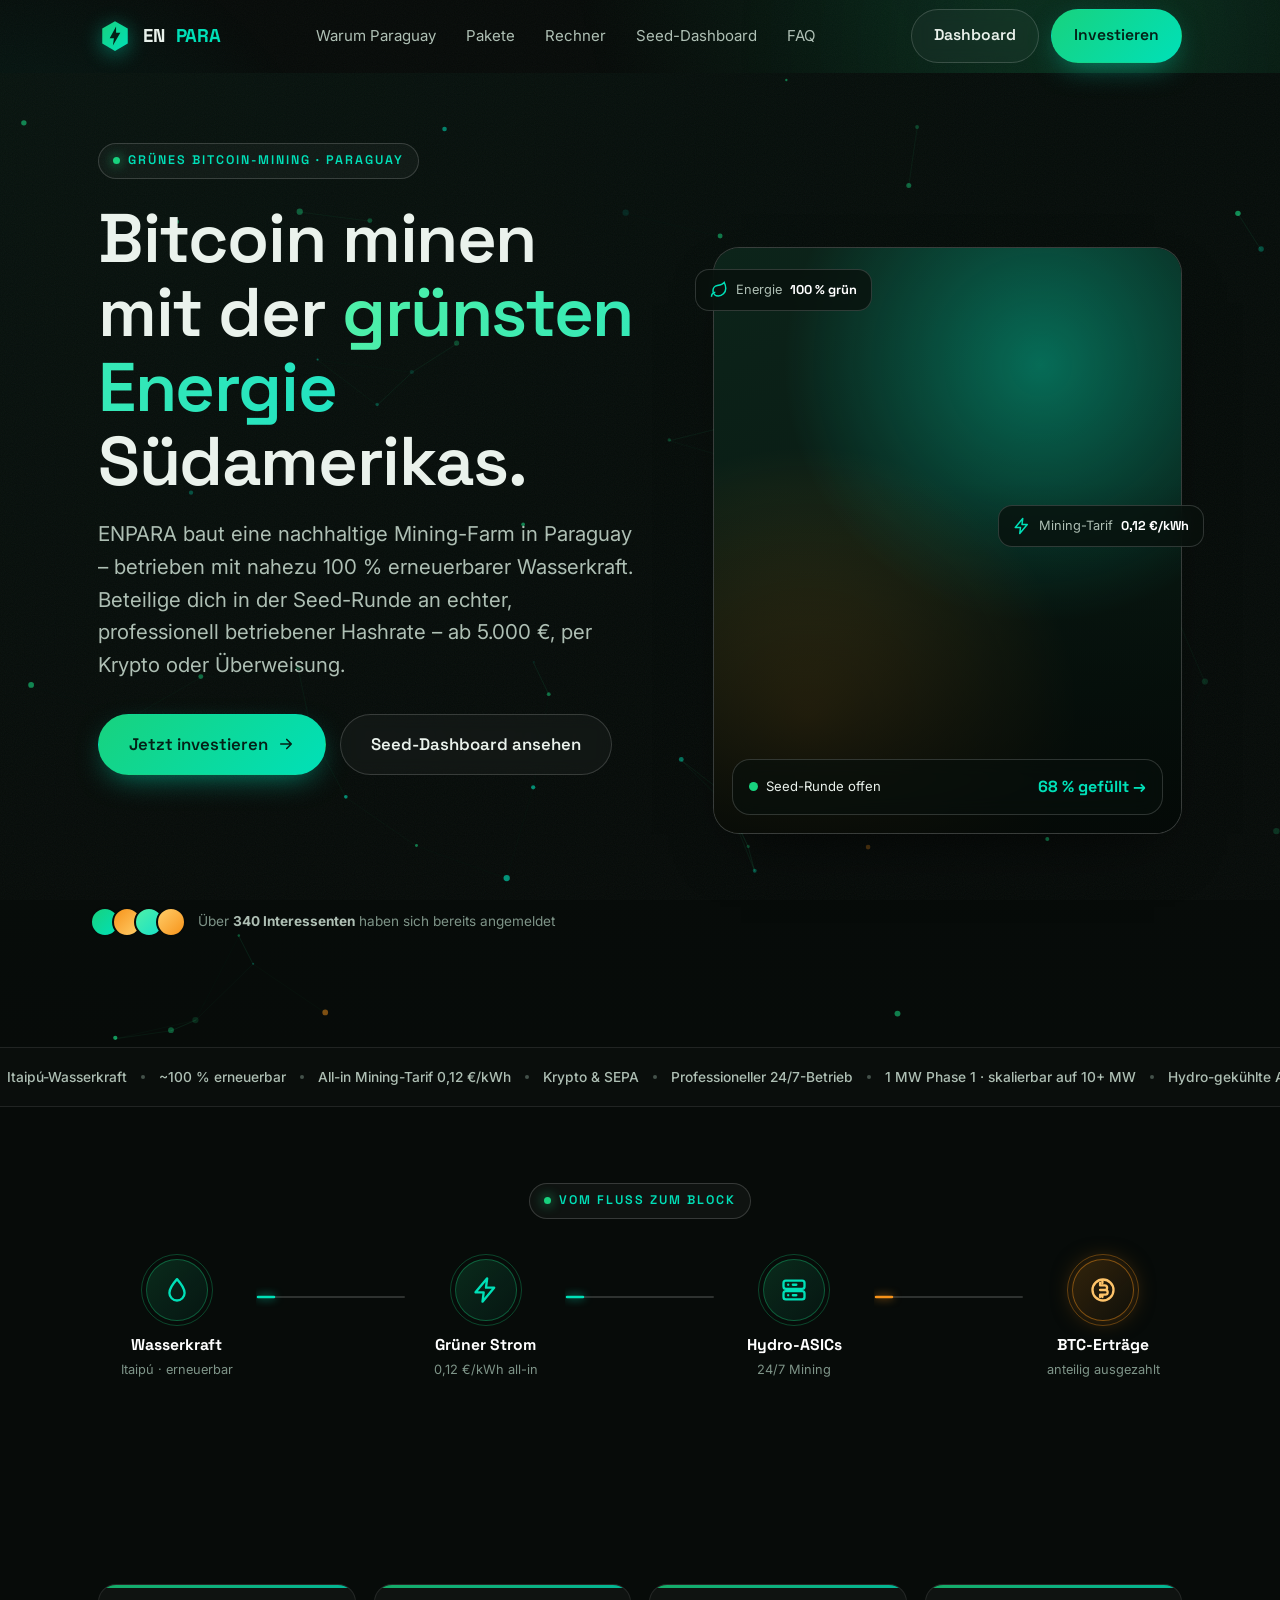
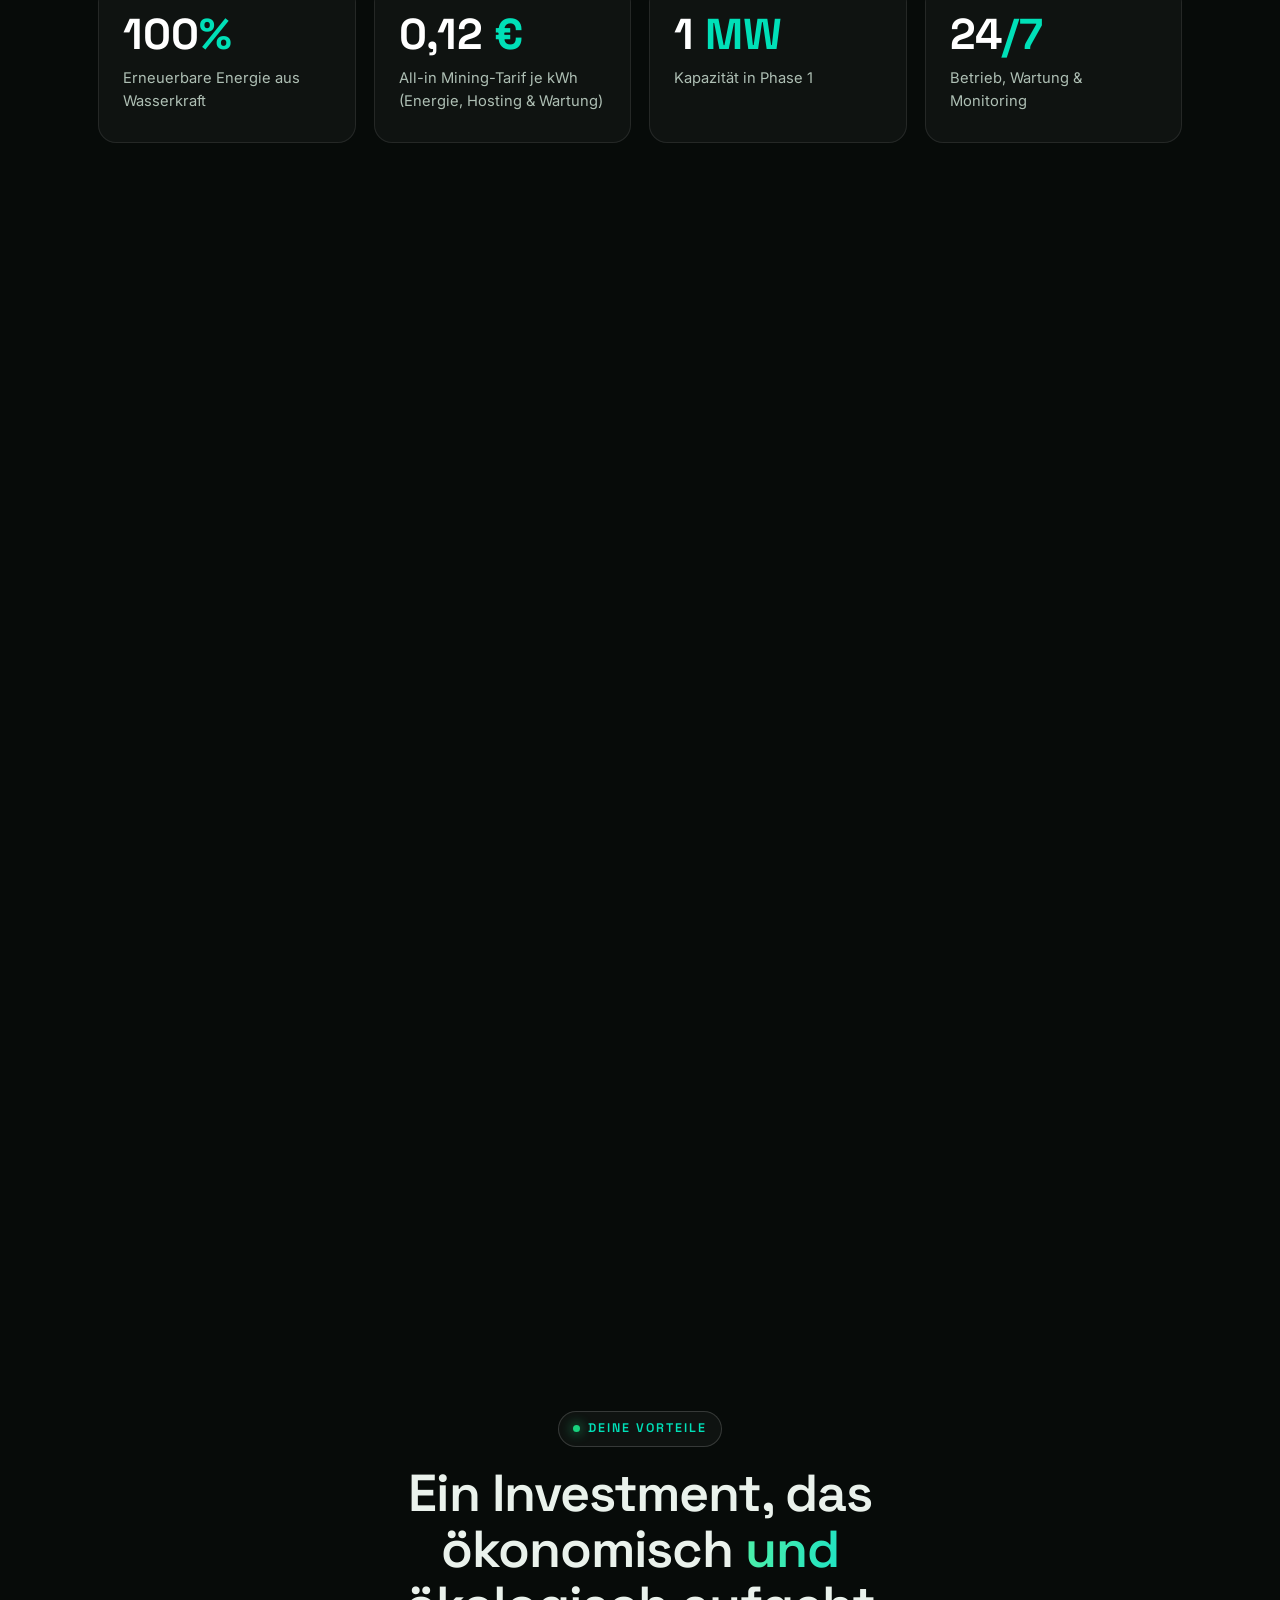
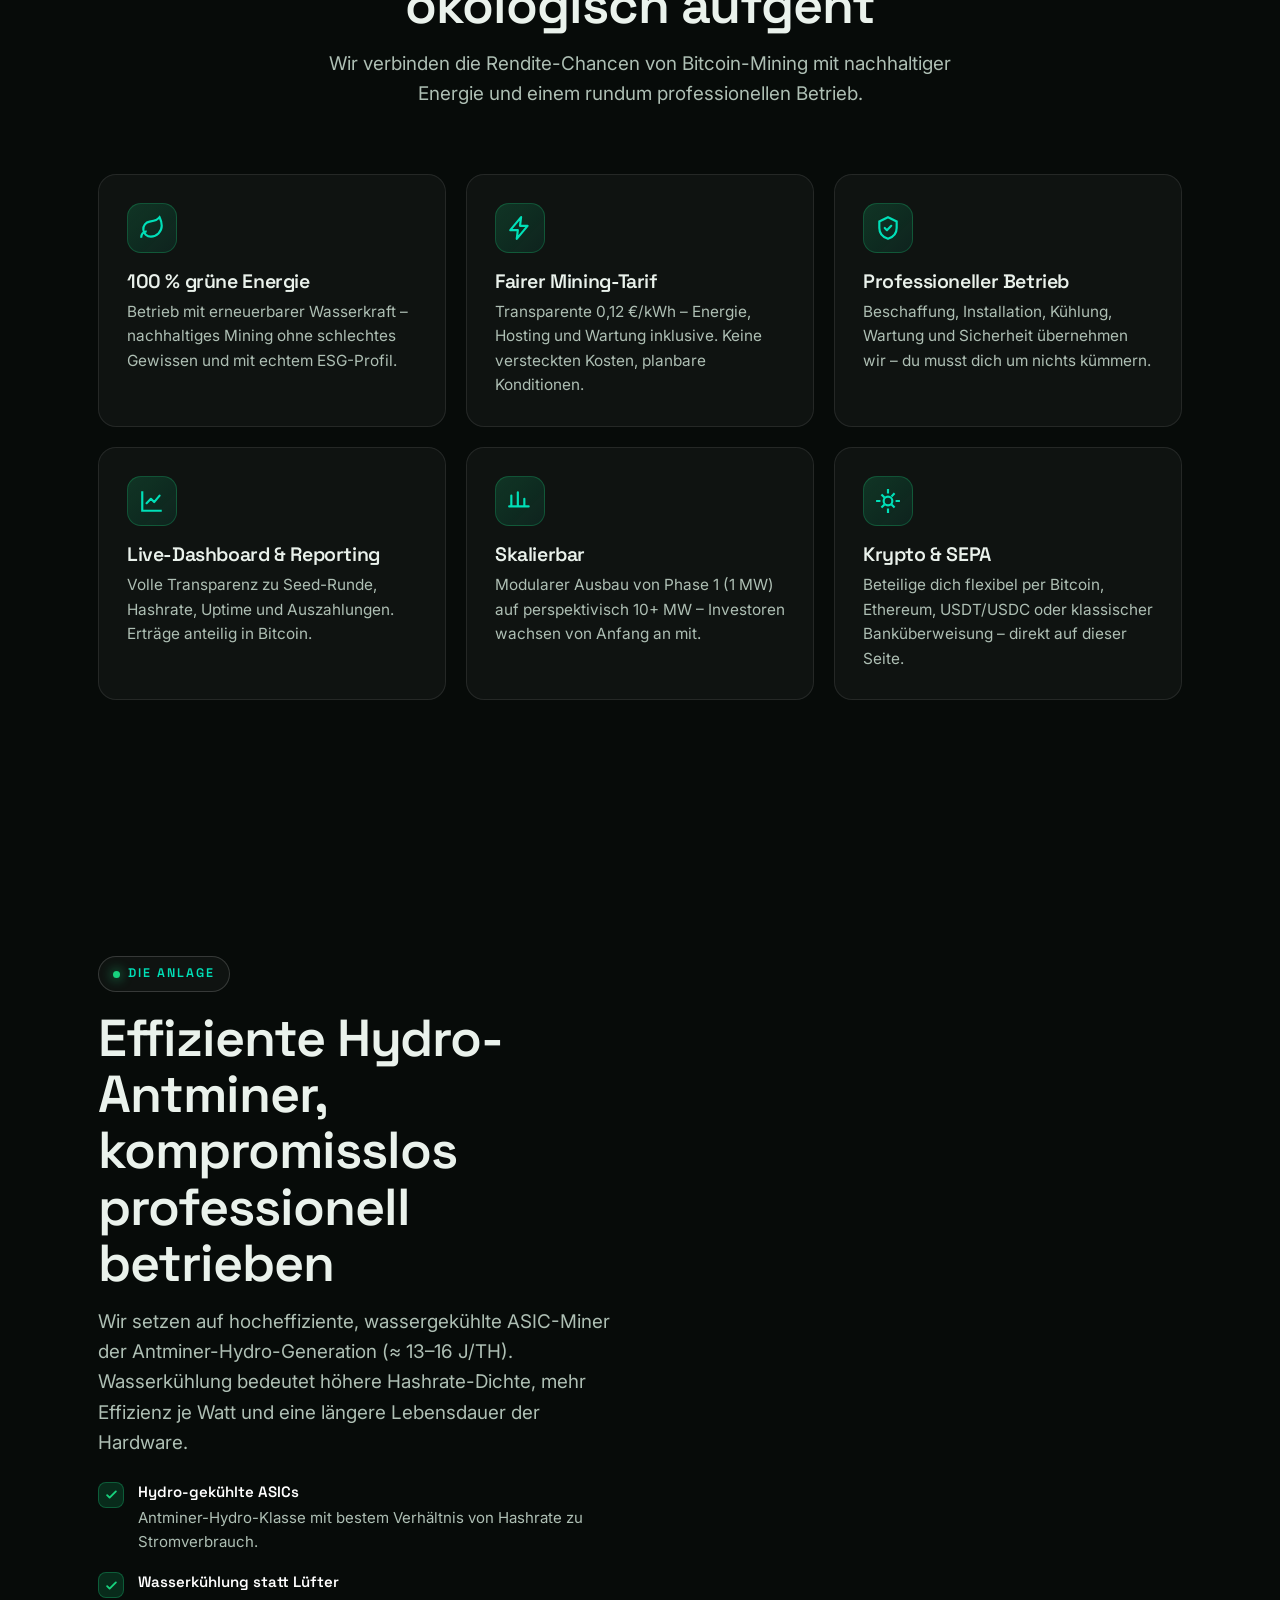
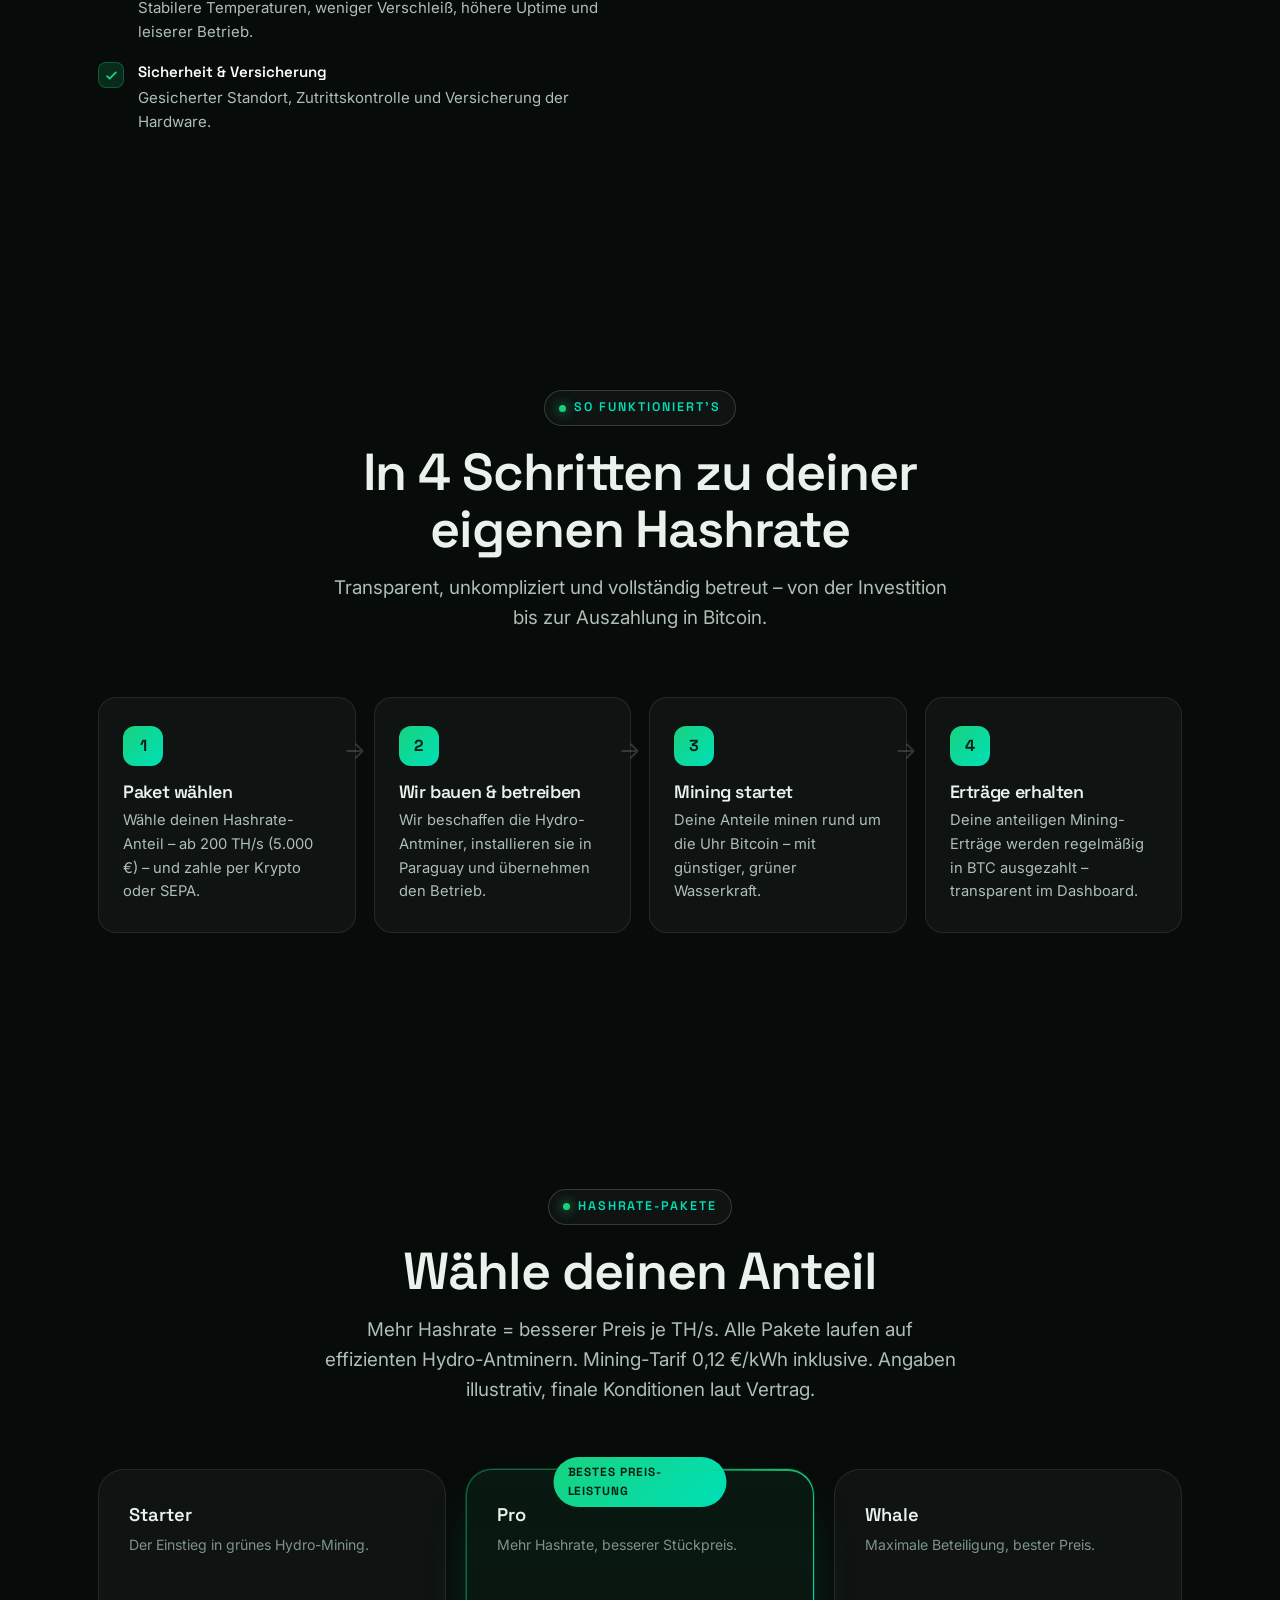
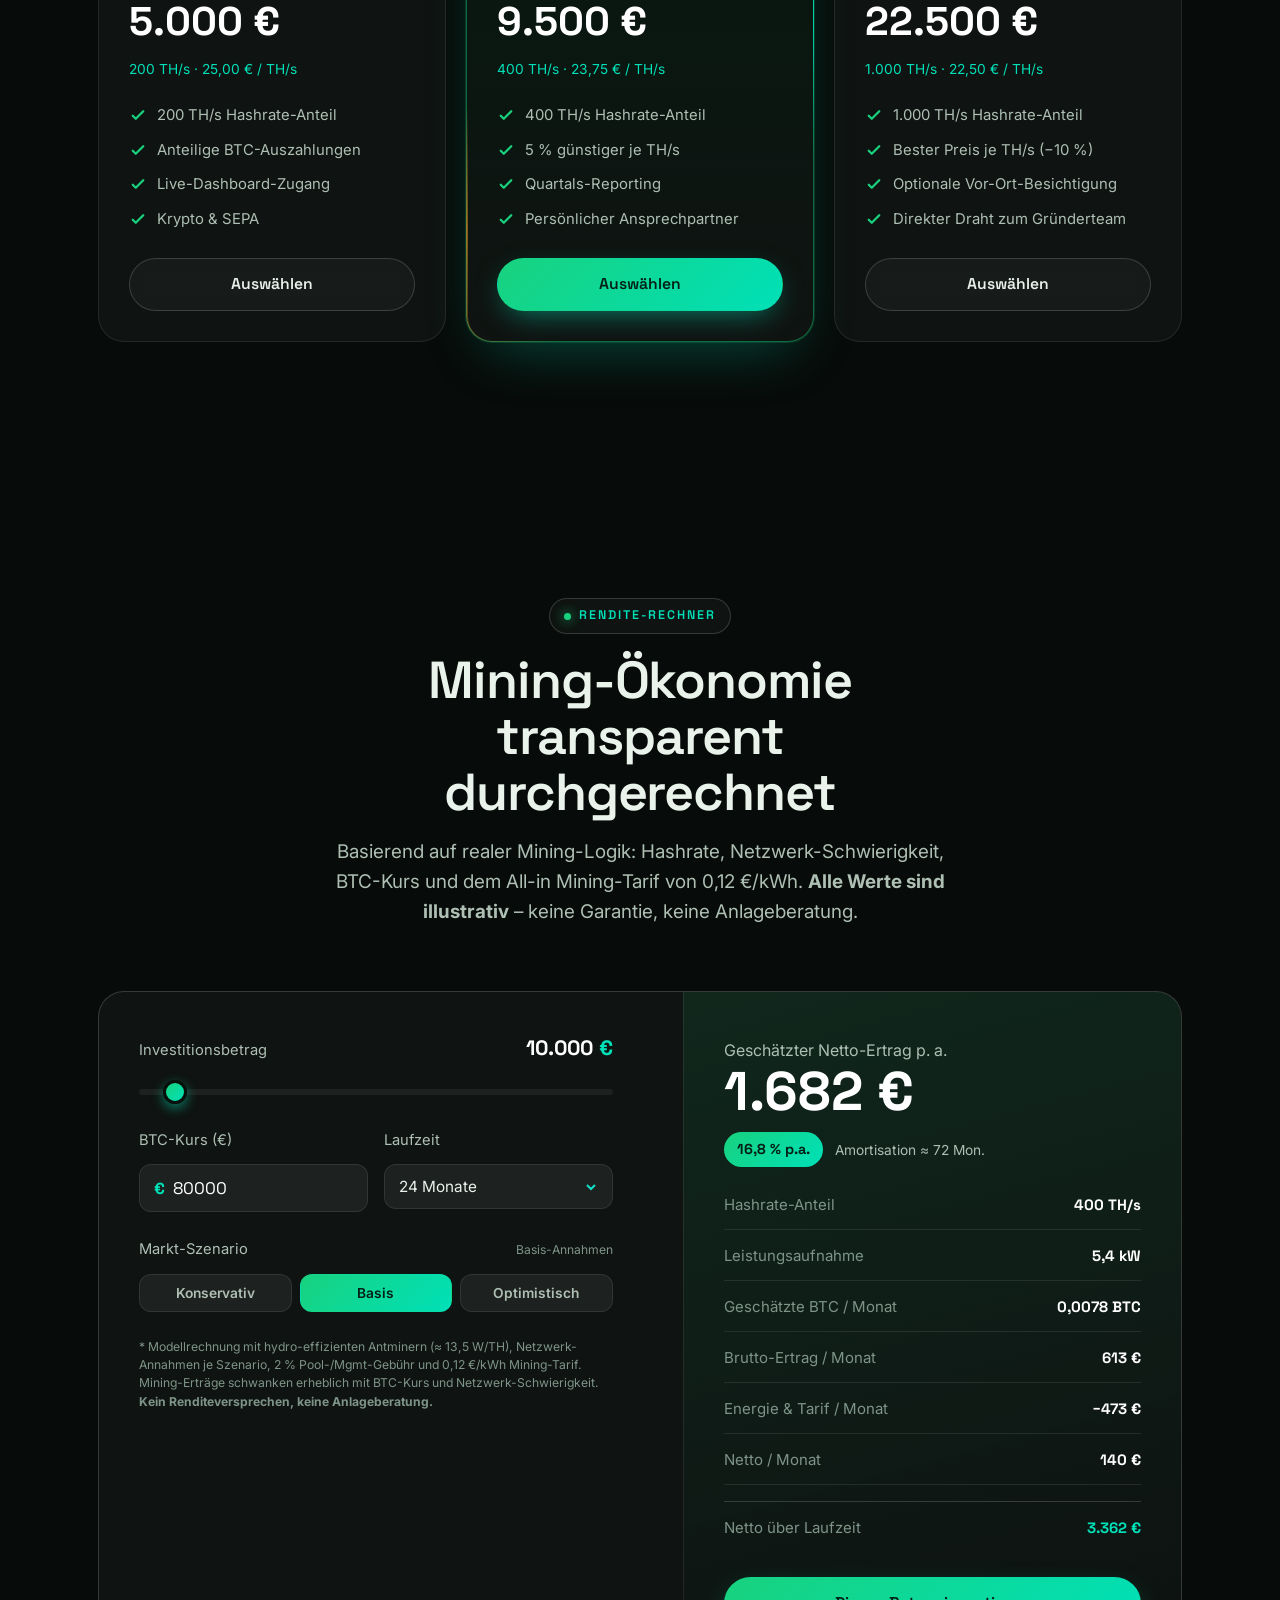
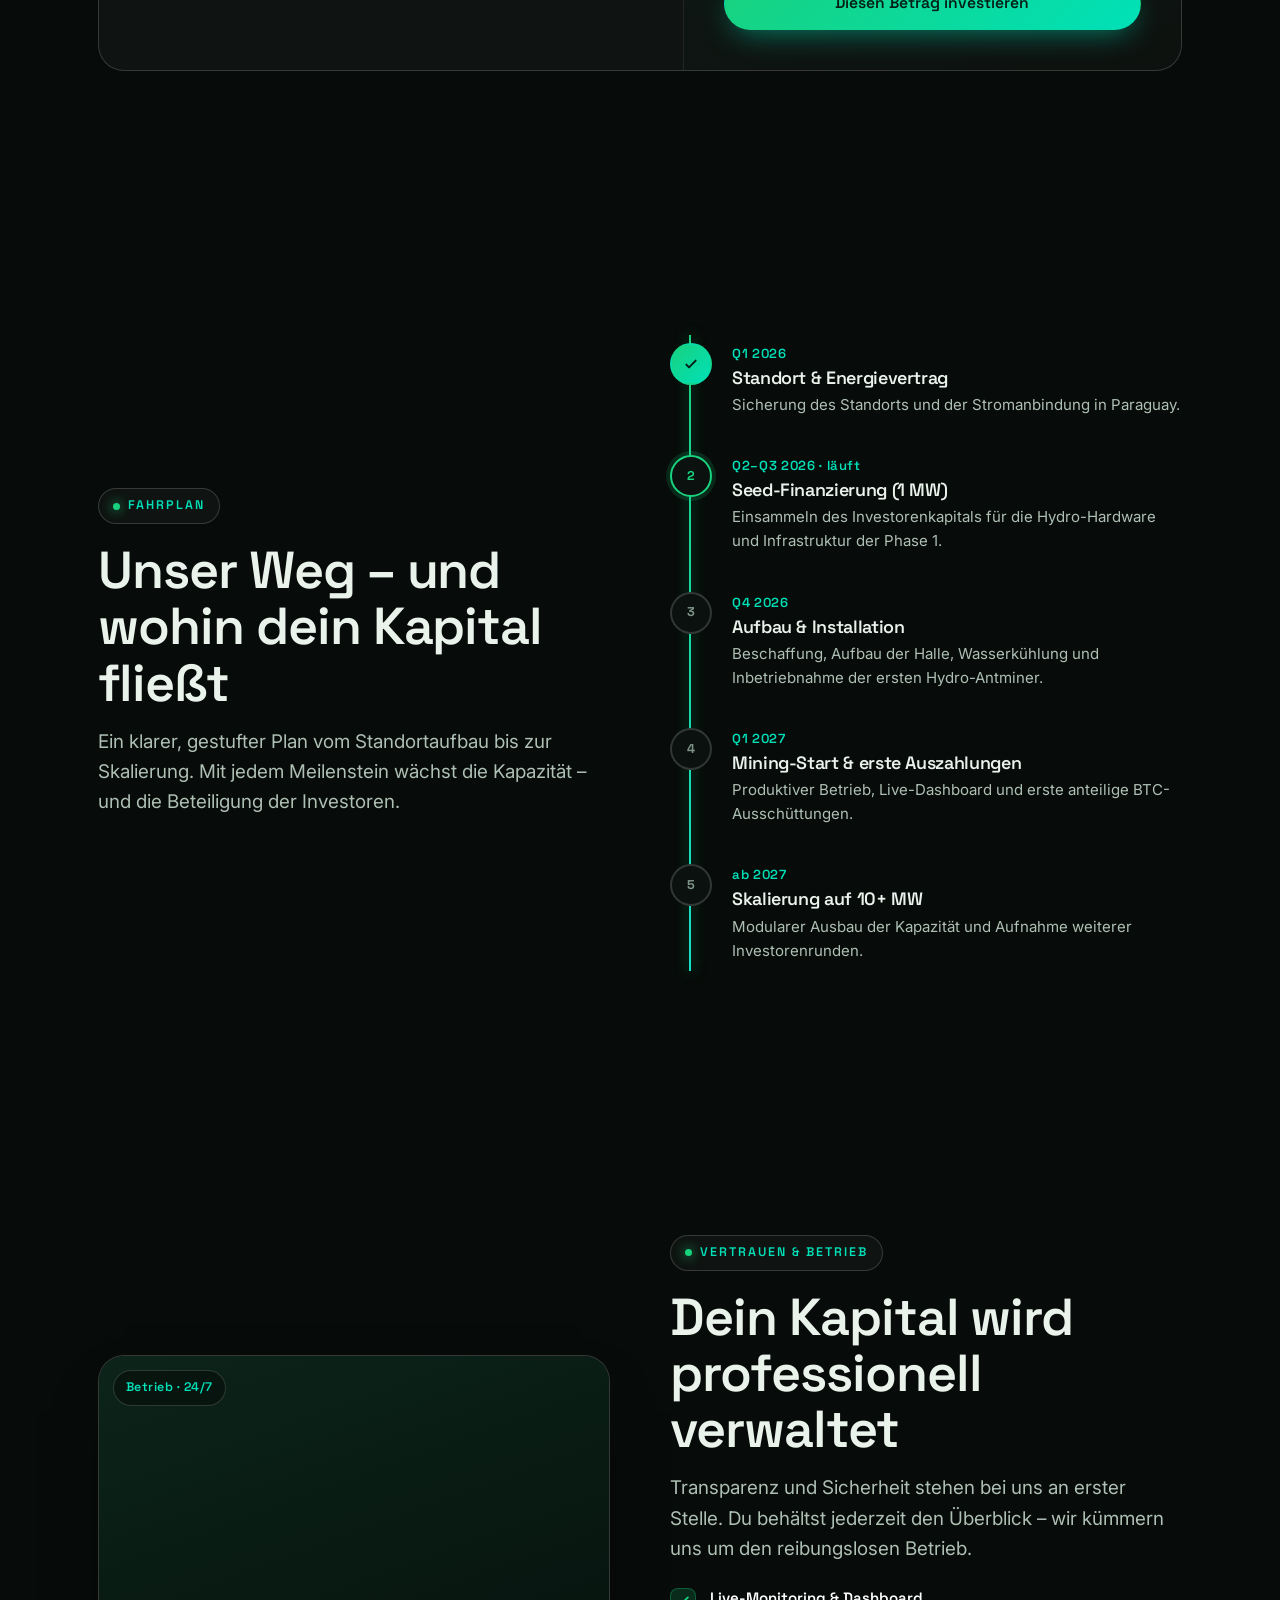
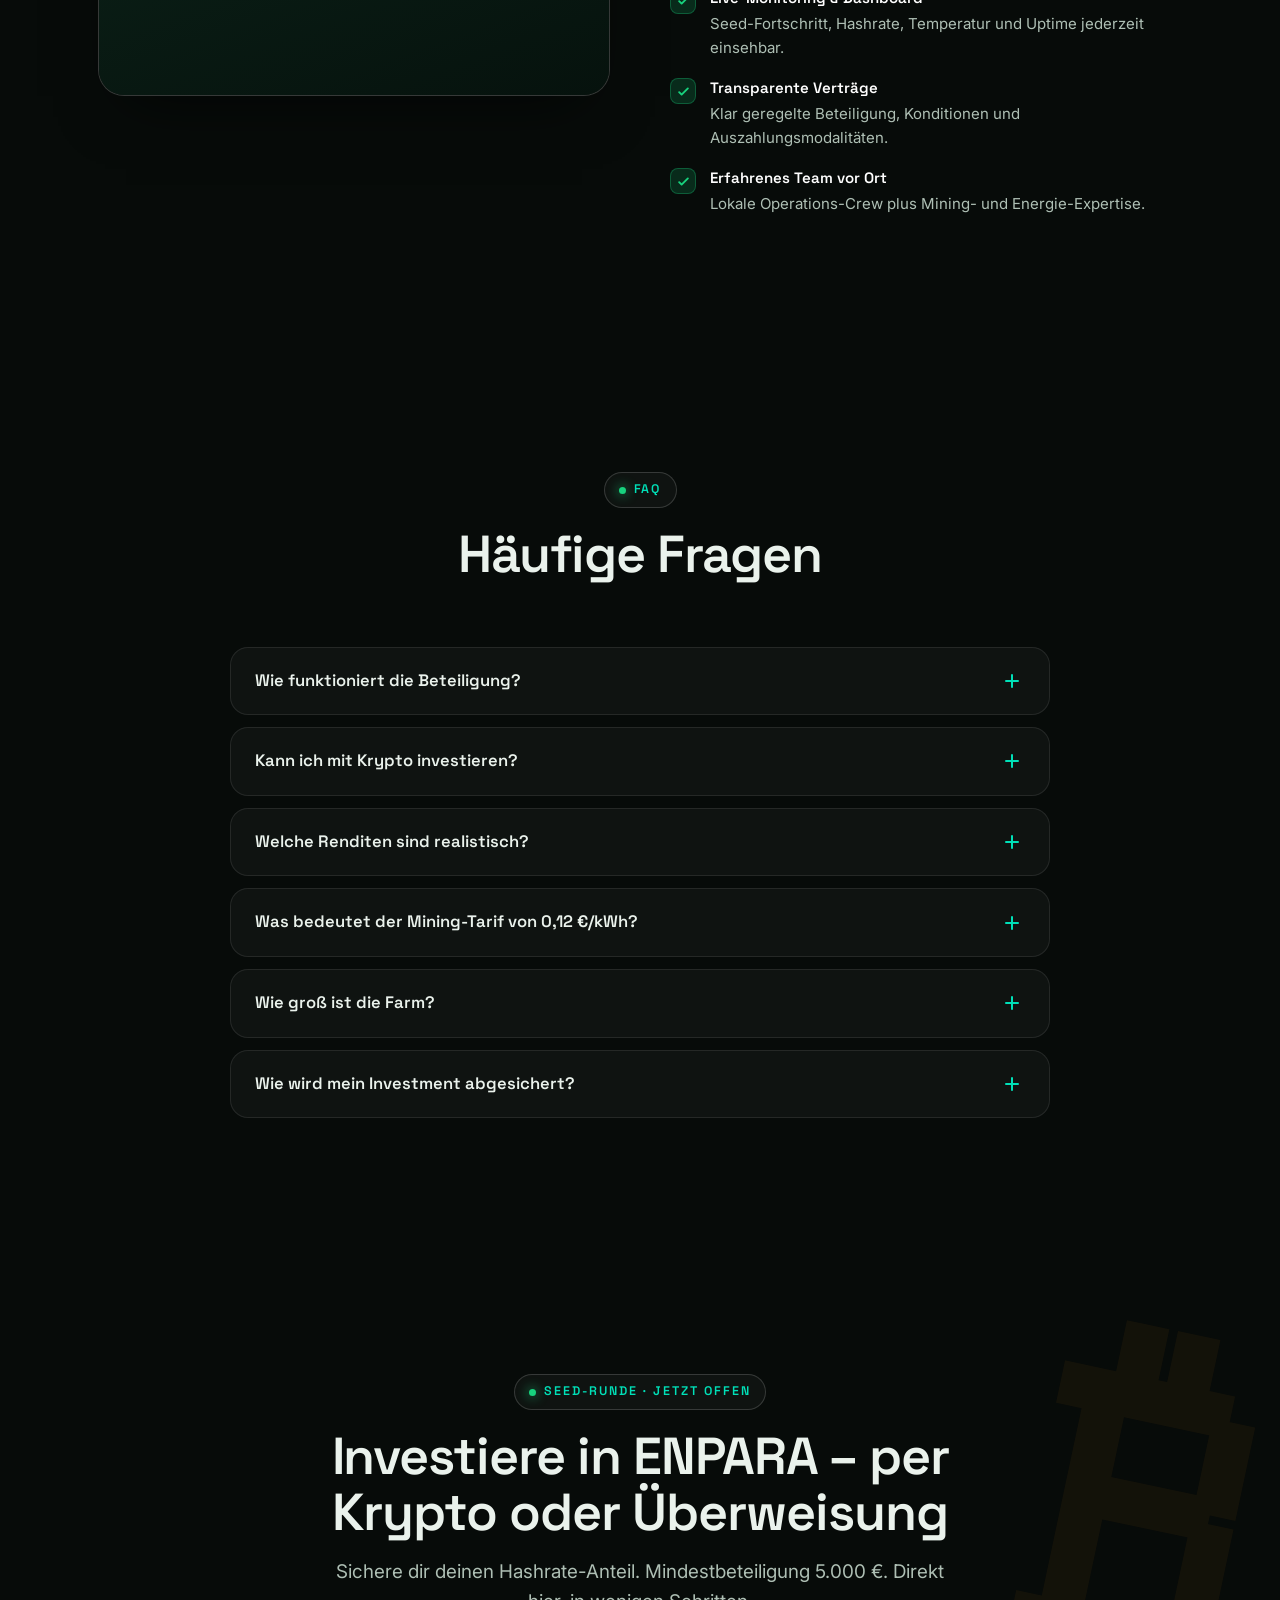
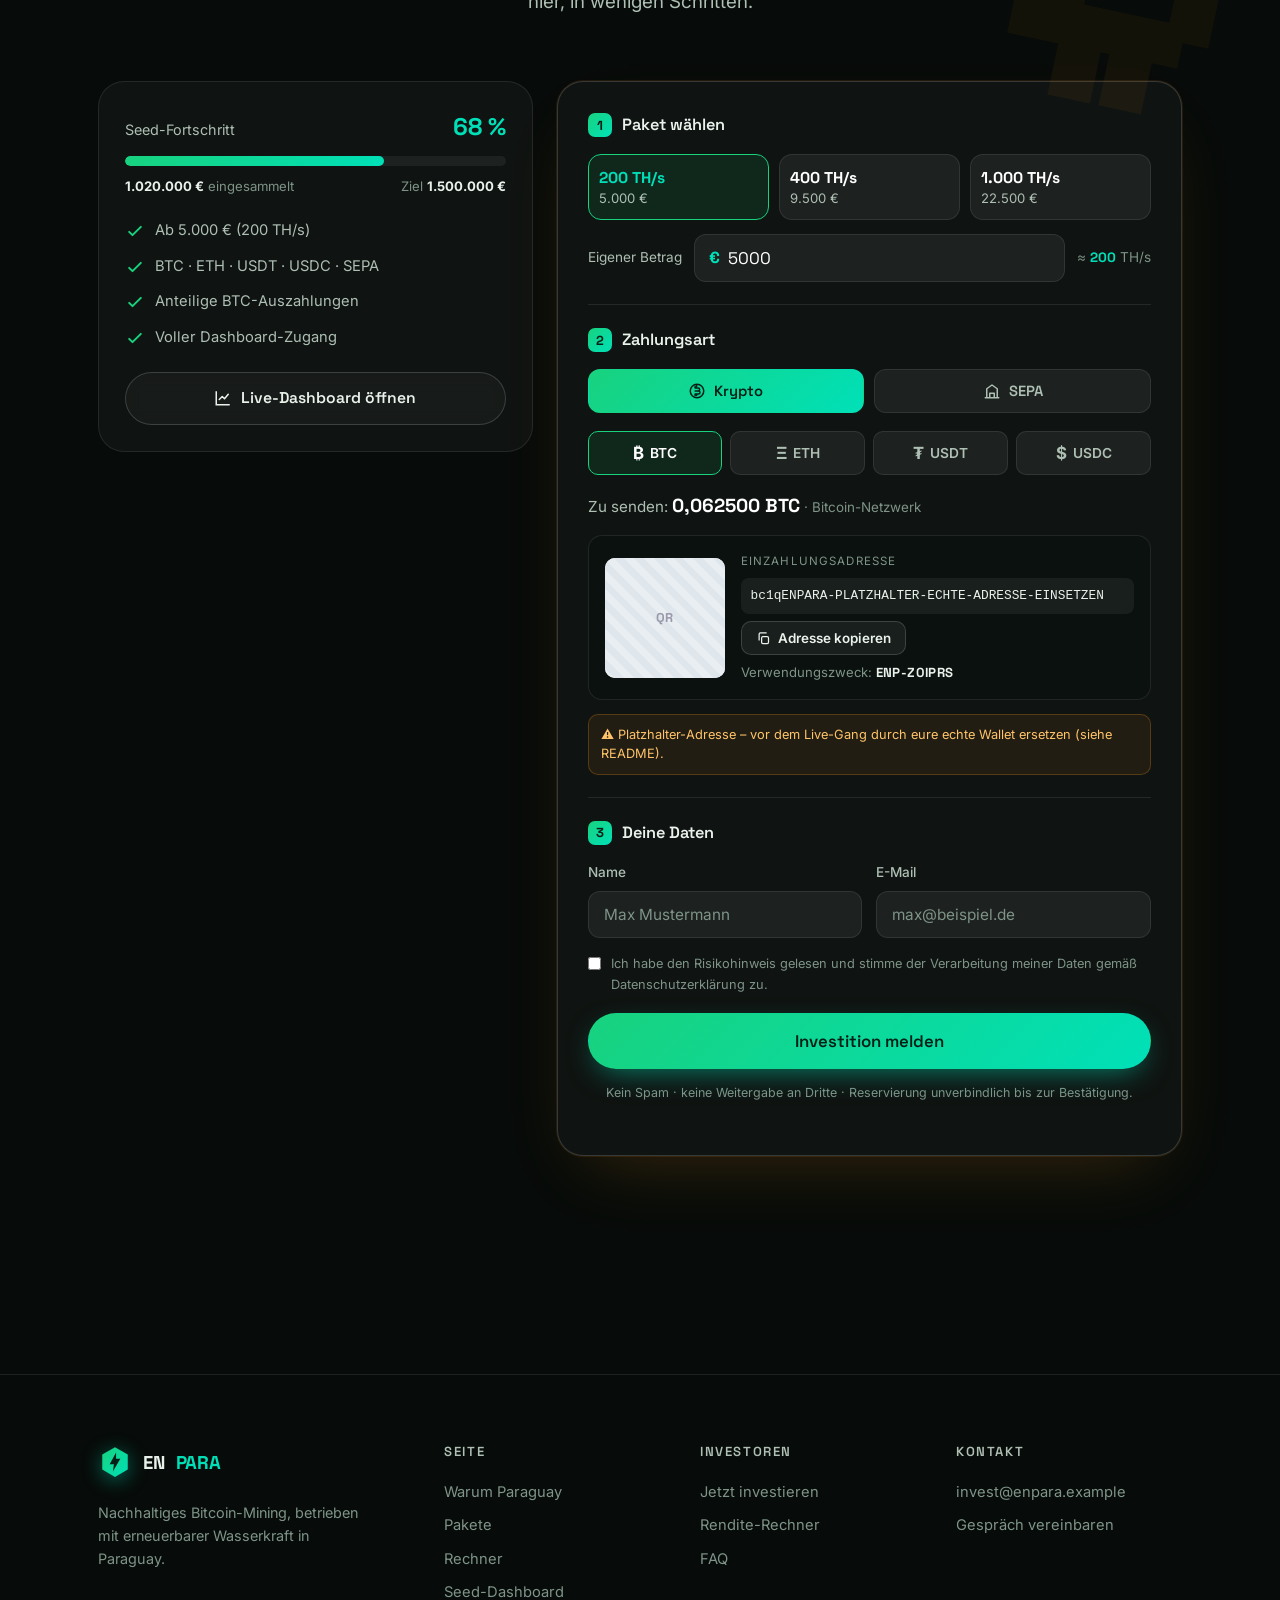
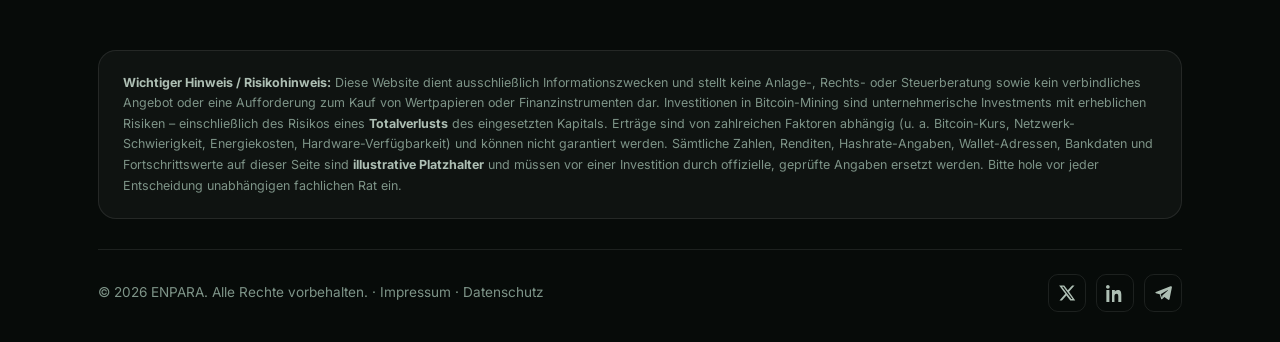
==== commit 734ae40d: "Add visual wow layer (energy/BTC theme) plus SEO, a11y and perf upgrades Visual layer (all decorativ" ====
--- a/index.html
+++ b/index.html
@@ -3,15 +3,27 @@
 <head>
   <meta charset="UTF-8" />
   <meta name="viewport" content="width=device-width, initial-scale=1" />
-  <title>ENPARA — Grünes Bitcoin-Mining aus Paraguay | Seed-Runde · jetzt anfragen</title>
+  <title>ENPARA — Grünes Bitcoin-Mining aus Paraguay | Seed-Runde · jetzt investieren</title>
   <meta name="description" content="Investiere in ENPARA – eine nachhaltige Bitcoin-Mining-Farm in Paraguay, betrieben mit ~100 % erneuerbarer Wasserkraft. Seed-Runde offen: ab 5.000 € per Krypto oder Überweisung beteiligen." />
   <meta name="theme-color" content="#070b09" />
 
+  <!-- Domain-Platzhalter: enpara.example vor dem Live-Gang durch die echte Domain ersetzen -->
+  <link rel="canonical" href="https://enpara.example/" />
+
   <meta property="og:type" content="website" />
+  <meta property="og:site_name" content="ENPARA" />
+  <meta property="og:url" content="https://enpara.example/" />
+  <meta property="og:locale" content="de_DE" />
   <meta property="og:title" content="ENPARA — Grünes Bitcoin-Mining aus Paraguay" />
   <meta property="og:description" content="Nachhaltige Hashrate aus erneuerbarer Wasserkraft. Seed-Runde offen – jetzt per Krypto oder SEPA investieren." />
   <meta property="og:image" content="https://d8j0ntlcm91z4.cloudfront.net/user_3DzDTt3a6Vkt24L7jaFmcN9bjT4/hf_20260618_145342_1f035359-9f63-45f8-9f06-1e09244273aa.png" />
+  <meta property="og:image:alt" content="Luftaufnahme der ENPARA Mining-Farm in Paraguay mit Wasserkraftwerk" />
   <meta name="twitter:card" content="summary_large_image" />
+  <meta name="twitter:title" content="ENPARA — Grünes Bitcoin-Mining aus Paraguay" />
+  <meta name="twitter:description" content="Nachhaltige Hashrate aus erneuerbarer Wasserkraft. Seed-Runde offen – jetzt per Krypto oder SEPA investieren." />
+  <meta name="twitter:image" content="https://d8j0ntlcm91z4.cloudfront.net/user_3DzDTt3a6Vkt24L7jaFmcN9bjT4/hf_20260618_145342_1f035359-9f63-45f8-9f06-1e09244273aa.png" />
+
+  <link rel="preload" as="image" href="https://d8j0ntlcm91z4.cloudfront.net/user_3DzDTt3a6Vkt24L7jaFmcN9bjT4/hf_20260618_145342_1f035359-9f63-45f8-9f06-1e09244273aa.png" />
 
   <link rel="icon" href="data:image/svg+xml,%3Csvg xmlns='http://www.w3.org/2000/svg' viewBox='0 0 32 32'%3E%3Cpath d='M16 2l12 7v14l-12 7L4 23V9z' fill='%2318d27e'/%3E%3Cpath d='M17 7l-6 11h4l-1 7 7-12h-4z' fill='%23042016'/%3E%3C/svg%3E" />
 
@@ -20,8 +32,71 @@
   <link href="https://fonts.googleapis.com/css2?family=Inter:wght@400;500;600&family=Space+Grotesk:wght@500;600;700&display=swap" rel="stylesheet" />
 
   <link rel="stylesheet" href="assets/css/styles.css" />
+
+  <script type="application/ld+json">
+  {
+    "@context": "https://schema.org",
+    "@graph": [
+      {
+        "@type": "Organization",
+        "@id": "https://enpara.example/#org",
+        "name": "ENPARA",
+        "url": "https://enpara.example/",
+        "email": "invest@enpara.example",
+        "description": "Nachhaltige Bitcoin-Mining-Farm in Paraguay, betrieben mit erneuerbarer Wasserkraft."
+      },
+      {
+        "@type": "WebSite",
+        "@id": "https://enpara.example/#website",
+        "url": "https://enpara.example/",
+        "name": "ENPARA — Grünes Bitcoin-Mining aus Paraguay",
+        "inLanguage": "de",
+        "publisher": { "@id": "https://enpara.example/#org" }
+      },
+      {
+        "@type": "FAQPage",
+        "mainEntity": [
+          {
+            "@type": "Question",
+            "name": "Wie funktioniert die Beteiligung?",
+            "acceptedAnswer": { "@type": "Answer", "text": "Du erwirbst in der Seed-Runde einen Hashrate-Anteil an der ENPARA-Mining-Farm. ENPARA beschafft und betreibt die Hydro-Antminer in Paraguay. Die erzielten Mining-Erträge werden anteilig – nach Abzug des Mining-Tarifs (0,12 €/kWh) und der Gebühren – in Bitcoin ausgezahlt." }
+          },
+          {
+            "@type": "Question",
+            "name": "Kann ich mit Krypto investieren?",
+            "acceptedAnswer": { "@type": "Answer", "text": "Ja. Du kannst per Bitcoin (BTC), Ethereum (ETH), USDT oder USDC investieren – oder klassisch per SEPA-Überweisung." }
+          },
+          {
+            "@type": "Question",
+            "name": "Welche Renditen sind realistisch?",
+            "acceptedAnswer": { "@type": "Answer", "text": "Seriös lässt sich keine feste Rendite versprechen. Mining-Erträge hängen vom Bitcoin-Kurs, der Netzwerk-Schwierigkeit und den Kosten ab. Der Rechner auf der Seite modelliert Szenarien ausschließlich zur Veranschaulichung." }
+          },
+          {
+            "@type": "Question",
+            "name": "Was bedeutet der Mining-Tarif von 0,12 €/kWh?",
+            "acceptedAnswer": { "@type": "Answer", "text": "Das ist der All-in-Preis je Kilowattstunde für deinen Hashrate-Anteil – inklusive Energie, Hosting, Kühlung und Wartung." }
+          },
+          {
+            "@type": "Question",
+            "name": "Wie groß ist die Farm?",
+            "acceptedAnswer": { "@type": "Answer", "text": "Phase 1 umfasst 1 MW Leistung mit hydro-gekühlten Antminern. Der modulare Aufbau erlaubt eine spätere Skalierung auf 10+ MW." }
+          },
+          {
+            "@type": "Question",
+            "name": "Wie wird mein Investment abgesichert?",
+            "acceptedAnswer": { "@type": "Answer", "text": "Die Hardware befindet sich an einem gesicherten Standort mit Zutrittskontrolle und Versicherung. Wie jedes unternehmerische Investment ist auch dieses mit Risiken bis hin zum Totalverlust verbunden." }
+          }
+        ]
+      }
+    ]
+  }
+  </script>
 </head>
 <body>
+
+  <a class="skip-link" href="#main">Zum Inhalt springen</a>
+  <div class="aurora" aria-hidden="true"><i></i><i></i><i></i></div>
+  <div class="scroll-progress" aria-hidden="true"><i></i></div>
 
   <!-- ============ HEADER ============ -->
   <header class="site-header">
@@ -47,7 +122,7 @@
 
       <div class="nav-cta">
         <a class="btn btn-ghost" href="dashboard.html">Dashboard</a>
-        <a class="btn btn-primary" href="#invest">Jetzt anfragen</a>
+        <a class="btn btn-primary" href="#invest">Investieren</a>
         <button class="nav-toggle" aria-label="Menü öffnen" aria-expanded="false"><span></span></button>
       </div>
     </div>
@@ -61,14 +136,17 @@
     <a href="#rechner">Rechner</a>
     <a href="dashboard.html">Seed-Dashboard</a>
     <a href="#faq">FAQ</a>
-    <a class="btn btn-primary btn-block" href="#invest">Jetzt anfragen</a>
+    <a class="btn btn-primary btn-block" href="#invest">Jetzt investieren</a>
   </div>
 
   <span id="top"></span>
+
+  <main id="main">
 
   <!-- ============ HERO ============ -->
   <section class="hero">
-    <div class="hero-bg has-img" style="background-image:url('https://d8j0ntlcm91z4.cloudfront.net/user_3DzDTt3a6Vkt24L7jaFmcN9bjT4/hf_20260618_145342_1f035359-9f63-45f8-9f06-1e09244273aa.png');"></div>
+    <div class="hero-bg"></div>
+    <canvas class="hero-canvas" aria-hidden="true"></canvas>
     <div class="container hero-grid">
       <div class="hero-copy">
         <span class="eyebrow reveal"><span class="dot"></span> Grünes Bitcoin-Mining · Paraguay</span>
@@ -76,7 +154,7 @@
         <p class="lead reveal d2">ENPARA baut eine nachhaltige Mining-Farm in Paraguay – betrieben mit nahezu 100 % erneuerbarer Wasserkraft. Beteilige dich in der Seed-Runde an echter, professionell betriebener Hashrate – ab 5.000 €, per Krypto oder Überweisung.</p>
         <div class="hero-actions reveal d3">
           <a class="btn btn-primary btn-lg" href="#invest">
-            Jetzt anfragen
+            Jetzt investieren
             <svg viewBox="0 0 24 24" fill="none" stroke="currentColor" stroke-width="2.2"><path d="M5 12h14M13 6l6 6-6 6" stroke-linecap="round" stroke-linejoin="round"/></svg>
           </a>
           <a class="btn btn-ghost btn-lg" href="dashboard.html">Seed-Dashboard ansehen</a>
@@ -99,7 +177,7 @@
           <div class="overlay"></div>
           <div class="hero-badge">
             <div class="live"><span class="pulse"></span> Seed-Runde offen</div>
-            <div class="pct"><span id="hero-pct">0</span> % gefüllt →</div>
+            <div class="pct">68 % gefüllt →</div>
           </div>
         </a>
         <div class="float-chip c1">
@@ -114,16 +192,59 @@
     </div>
   </section>
 
-  <!-- ============ TRUST STRIP ============ -->
+  <!-- ============ TRUST STRIP (Marquee) ============ -->
   <div class="strip">
-    <div class="container strip-inner">
-      <b>Itaipú-Wasserkraft</b><span class="sep"></span>
-      <b>~100 % erneuerbar</b><span class="sep"></span>
-      <b>All-in Mining-Tarif 0,12 €/kWh</b><span class="sep"></span>
-      <b>Krypto & SEPA</b><span class="sep"></span>
-      <b>Professioneller 24/7-Betrieb</b>
+    <div class="strip-track">
+      <div class="strip-inner">
+        <b>Itaipú-Wasserkraft</b><span class="sep"></span>
+        <b>~100 % erneuerbar</b><span class="sep"></span>
+        <b>All-in Mining-Tarif 0,12 €/kWh</b><span class="sep"></span>
+        <b>Krypto & SEPA</b><span class="sep"></span>
+        <b>Professioneller 24/7-Betrieb</b><span class="sep"></span>
+        <b>1 MW Phase 1 · skalierbar auf 10+ MW</b><span class="sep"></span>
+        <b>Hydro-gekühlte Antminer</b><span class="sep"></span>
+      </div>
+      <div class="strip-inner" aria-hidden="true">
+        <b>Itaipú-Wasserkraft</b><span class="sep"></span>
+        <b>~100 % erneuerbar</b><span class="sep"></span>
+        <b>All-in Mining-Tarif 0,12 €/kWh</b><span class="sep"></span>
+        <b>Krypto & SEPA</b><span class="sep"></span>
+        <b>Professioneller 24/7-Betrieb</b><span class="sep"></span>
+        <b>1 MW Phase 1 · skalierbar auf 10+ MW</b><span class="sep"></span>
+        <b>Hydro-gekühlte Antminer</b><span class="sep"></span>
+      </div>
     </div>
   </div>
+
+  <!-- ============ ENERGIEFLUSS ============ -->
+  <section class="flow-section" aria-label="Energiefluss">
+    <div class="container">
+      <div class="flow-head reveal">
+        <span class="eyebrow"><span class="dot"></span> Vom Fluss zum Block</span>
+      </div>
+      <div class="flow reveal d1" role="img" aria-label="Diagramm: Wasserkraft erzeugt grünen Strom, der Strom betreibt die ASIC-Miner, die Miner erzeugen Bitcoin-Erträge.">
+        <div class="flow-node">
+          <div class="fn-ic"><svg viewBox="0 0 24 24" fill="none" stroke="currentColor" stroke-width="2"><path d="M12 2.7S5.5 10 5.5 14.5a6.5 6.5 0 0 0 13 0C18.5 10 12 2.7 12 2.7z" stroke-linejoin="round"/></svg></div>
+          <b>Wasserkraft</b><span>Itaipú · erneuerbar</span>
+        </div>
+        <svg class="flow-link" viewBox="0 0 150 22" preserveAspectRatio="none" aria-hidden="true"><path class="base" d="M2 11h146" fill="none" stroke-width="2" stroke-linecap="round"/><path class="pulse" d="M2 11h146" fill="none" stroke-width="2.5" stroke-linecap="round"/></svg>
+        <div class="flow-node">
+          <div class="fn-ic"><svg viewBox="0 0 24 24" fill="none" stroke="currentColor" stroke-width="2"><path d="M13 2L3 14h7l-1 8 10-12h-7z" stroke-linejoin="round"/></svg></div>
+          <b>Grüner Strom</b><span>0,12 €/kWh all-in</span>
+        </div>
+        <svg class="flow-link" viewBox="0 0 150 22" preserveAspectRatio="none" aria-hidden="true"><path class="base" d="M2 11h146" fill="none" stroke-width="2" stroke-linecap="round"/><path class="pulse" d="M2 11h146" fill="none" stroke-width="2.5" stroke-linecap="round"/></svg>
+        <div class="flow-node">
+          <div class="fn-ic"><svg viewBox="0 0 24 24" fill="none" stroke="currentColor" stroke-width="2"><rect x="3" y="4" width="18" height="7" rx="2"/><rect x="3" y="13" width="18" height="7" rx="2"/><path d="M7 7.5h.01M7 16.5h.01M11 7.5h3M11 16.5h3" stroke-linecap="round"/></svg></div>
+          <b>Hydro-ASICs</b><span>24/7 Mining</span>
+        </div>
+        <svg class="flow-link warm" viewBox="0 0 150 22" preserveAspectRatio="none" aria-hidden="true"><path class="base" d="M2 11h146" fill="none" stroke-width="2" stroke-linecap="round"/><path class="pulse" d="M2 11h146" fill="none" stroke-width="2.5" stroke-linecap="round"/></svg>
+        <div class="flow-node warm">
+          <div class="fn-ic"><svg viewBox="0 0 24 24" fill="none" stroke="currentColor" stroke-width="2"><circle cx="12" cy="12" r="9"/><path d="M9.5 8h4a2 2 0 0 1 0 4h-4m0 0h4.5a2 2 0 0 1 0 4H9.5m0-8V6m0 12v-2m2-12v2m0 12v-2" stroke-linecap="round"/></svg></div>
+          <b>BTC-Erträge</b><span>anteilig ausgezahlt</span>
+        </div>
+      </div>
+    </div>
+  </section>
 
   <!-- ============ STATS ============ -->
   <section class="section-pad">
@@ -294,7 +415,7 @@
       <div class="section-head center reveal">
         <span class="eyebrow"><span class="dot"></span> Hashrate-Pakete</span>
         <h2 class="title">Wähle deinen Anteil</h2>
-        <p class="lead">Alle Pakete laufen auf effizienten Hydro-Antminern (≈ 13,5 W/TH). Du siehst je Paket direkt deine <b>Leistung</b>, den <b>monatlichen Stromverbrauch</b> und wie sich Energiekosten und Netto-Anteil aufteilen. Mining-Tarif 0,12 €/kWh inklusive. Angaben illustrativ, finale Konditionen laut Vertrag.</p>
+        <p class="lead">Mehr Hashrate = besserer Preis je TH/s. Alle Pakete laufen auf effizienten Hydro-Antminern. Mining-Tarif 0,12 €/kWh inklusive. Angaben illustrativ, finale Konditionen laut Vertrag.</p>
       </div>
       <div class="pricing">
         <div class="plan reveal">
@@ -308,8 +429,7 @@
             <li><svg viewBox="0 0 24 24" fill="none" stroke="currentColor" stroke-width="3"><path d="M5 13l4 4L19 7" stroke-linecap="round" stroke-linejoin="round"/></svg> Live-Dashboard-Zugang</li>
             <li><svg viewBox="0 0 24 24" fill="none" stroke="currentColor" stroke-width="3"><path d="M5 13l4 4L19 7" stroke-linecap="round" stroke-linejoin="round"/></svg> Krypto & SEPA</li>
           </ul>
-          <div class="plan-impact" data-th="200" data-price="5000"></div>
-          <a class="btn btn-ghost btn-block" href="#invest" data-plan="starter" data-amount="5000" data-th="200">Anfragen</a>
+          <a class="btn btn-ghost btn-block" href="#invest" data-plan="starter" data-amount="5000" data-th="200">Auswählen</a>
         </div>
 
         <div class="plan featured reveal d1">
@@ -324,23 +444,21 @@
             <li><svg viewBox="0 0 24 24" fill="none" stroke="currentColor" stroke-width="3"><path d="M5 13l4 4L19 7" stroke-linecap="round" stroke-linejoin="round"/></svg> Quartals-Reporting</li>
             <li><svg viewBox="0 0 24 24" fill="none" stroke="currentColor" stroke-width="3"><path d="M5 13l4 4L19 7" stroke-linecap="round" stroke-linejoin="round"/></svg> Persönlicher Ansprechpartner</li>
           </ul>
-          <div class="plan-impact" data-th="400" data-price="9500"></div>
-          <a class="btn btn-primary btn-block" href="#invest" data-plan="pro" data-amount="9500" data-th="400">Anfragen</a>
+          <a class="btn btn-primary btn-block" href="#invest" data-plan="pro" data-amount="9500" data-th="400">Auswählen</a>
         </div>
 
         <div class="plan reveal d2">
           <div class="pname">Whale</div>
-          <div class="pdesc">Maximale Hashrate, Großvolumen-Paket.</div>
-          <div class="price"><span class="amt">37.000 €</span></div>
-          <div class="hr">1.100 TH/s · 33,64 € / TH/s</div>
+          <div class="pdesc">Maximale Beteiligung, bester Preis.</div>
+          <div class="price"><span class="amt">22.500 €</span></div>
+          <div class="hr">1.000 TH/s · 22,50 € / TH/s</div>
           <ul>
-            <li><svg viewBox="0 0 24 24" fill="none" stroke="currentColor" stroke-width="3"><path d="M5 13l4 4L19 7" stroke-linecap="round" stroke-linejoin="round"/></svg> 1.100 TH/s Hashrate-Anteil</li>
-            <li><svg viewBox="0 0 24 24" fill="none" stroke="currentColor" stroke-width="3"><path d="M5 13l4 4L19 7" stroke-linecap="round" stroke-linejoin="round"/></svg> Höchste Leistung im Portfolio</li>
+            <li><svg viewBox="0 0 24 24" fill="none" stroke="currentColor" stroke-width="3"><path d="M5 13l4 4L19 7" stroke-linecap="round" stroke-linejoin="round"/></svg> 1.000 TH/s Hashrate-Anteil</li>
+            <li><svg viewBox="0 0 24 24" fill="none" stroke="currentColor" stroke-width="3"><path d="M5 13l4 4L19 7" stroke-linecap="round" stroke-linejoin="round"/></svg> Bester Preis je TH/s (−10 %)</li>
             <li><svg viewBox="0 0 24 24" fill="none" stroke="currentColor" stroke-width="3"><path d="M5 13l4 4L19 7" stroke-linecap="round" stroke-linejoin="round"/></svg> Optionale Vor-Ort-Besichtigung</li>
             <li><svg viewBox="0 0 24 24" fill="none" stroke="currentColor" stroke-width="3"><path d="M5 13l4 4L19 7" stroke-linecap="round" stroke-linejoin="round"/></svg> Direkter Draht zum Gründerteam</li>
           </ul>
-          <div class="plan-impact" data-th="1100" data-price="37000"></div>
-          <a class="btn btn-ghost btn-block" href="#invest" data-plan="whale" data-amount="37000" data-th="1100">Anfragen</a>
+          <a class="btn btn-ghost btn-block" href="#invest" data-plan="whale" data-amount="22500" data-th="1000">Auswählen</a>
         </div>
       </div>
     </div>
@@ -359,41 +477,35 @@
         <div class="calc-controls">
           <div class="field">
             <label>Investitionsbetrag <b class="calc-amount"><span id="calc-amount-out">10.000</span> <span class="cur">€</span></b></label>
-            <input type="range" id="calc-amount" min="5000" max="200000" step="500" value="10000" aria-label="Investitionsbetrag" />
+            <input type="range" id="calc-amount" min="5000" max="100000" step="500" value="10000" aria-label="Investitionsbetrag" />
+          </div>
+
+          <div class="calc-2col">
+            <div class="field">
+              <label for="calc-btc">BTC-Kurs (€)</label>
+              <div class="num-field"><span class="cur">€</span><input type="number" id="calc-btc" min="10000" max="500000" step="1000" value="80000" /></div>
+            </div>
+            <div class="field">
+              <label for="calc-term">Laufzeit</label>
+              <select class="select" id="calc-term">
+                <option value="12">12 Monate</option>
+                <option value="24" selected>24 Monate</option>
+                <option value="36">36 Monate</option>
+                <option value="48">48 Monate</option>
+              </select>
+            </div>
           </div>
 
           <div class="field">
-            <label for="calc-btc">BTC-Kurs <b class="calc-amount"><span id="calc-btc-out">100.000</span> <span class="cur">€</span></b></label>
-            <div class="btc-presets" id="btc-presets">
-              <button type="button" data-btc="50000">50k</button>
-              <button type="button" data-btc="80000">80k</button>
-              <button type="button" data-btc="100000" class="active">100k</button>
-              <button type="button" data-btc="120000">120k</button>
-              <button type="button" data-btc="140000">140k</button>
-              <button type="button" data-btc="160000">160k</button>
+            <label>Markt-Szenario <span class="hint" id="scn-hint">Basis-Annahmen</span></label>
+            <div class="scenario">
+              <button type="button" data-scenario="conservative">Konservativ</button>
+              <button type="button" data-scenario="base" class="active">Basis</button>
+              <button type="button" data-scenario="optimistic">Optimistisch</button>
             </div>
-            <div class="num-field" style="margin-top:10px"><span class="cur">€</span><input type="number" id="calc-btc" min="10000" max="1000000" step="1000" value="100000" aria-label="BTC-Kurs in Euro" /></div>
-            <span class="hint">Eigener Kurs möglich · Echtzeitkurs wird bewusst nicht geladen (keine externe Live-Abfrage).</span>
-          </div>
-
-          <div class="field">
-            <label>Laufzeit <b class="calc-amount"><span id="calc-term-out">24</span> <span class="cur" id="calc-term-yr">Monate</span></b></label>
-            <input type="range" id="calc-term" min="12" max="120" step="6" value="24" aria-label="Laufzeit in Monaten" />
-          </div>
-
-          <div class="field">
-            <label>Kurs-Szenario <b class="calc-amount"><span id="scn-out">+0</span> <span class="cur">%</span></b></label>
-            <input type="range" id="calc-scn" min="-90" max="900" step="1" value="0" aria-label="Kursentwicklung in Prozent" />
-            <div class="scn-quick" id="scn-quick">
-              <button type="button" data-scn="-20">Konservativ</button>
-              <button type="button" data-scn="0" class="active">Basis</button>
-              <button type="button" data-scn="50">Optimistisch</button>
-              <button type="button" data-scn="200">Bull</button>
-            </div>
-            <span class="hint" id="scn-hint">Effektiver Kurs: 100.000 € · stufenlos in 1-%-Schritten bis +900 %.</span>
-          </div>
-
-          <p class="calc-note">* Modellrechnung mit hydro-effizienten Antminern (≈ 13,5 W/TH), realitätsnaher Netzwerk-Hashrate, 2 % Pool-/Mgmt-Gebühr und 0,12 €/kWh All-in Mining-Tarif. Das Kurs-Szenario verändert ausschließlich den angenommenen BTC-Kurs. Mining-Erträge schwanken erheblich mit BTC-Kurs und Netzwerk-Schwierigkeit. <b>Kein Renditeversprechen, keine Anlageberatung.</b></p>
+          </div>
+
+          <p class="calc-note">* Modellrechnung mit hydro-effizienten Antminern (≈ 13,5 W/TH), Netzwerk-Annahmen je Szenario, 2 % Pool-/Mgmt-Gebühr und 0,12 €/kWh Mining-Tarif. Mining-Erträge schwanken erheblich mit BTC-Kurs und Netzwerk-Schwierigkeit. <b>Kein Renditeversprechen, keine Anlageberatung.</b></p>
         </div>
 
         <div class="calc-result">
@@ -402,19 +514,14 @@
           <div class="roi-line"><span class="roi-badge" id="out-roi">11 % p.a.</span><span class="roi-pay" id="out-payback">Amortisation ≈ 24 Mon.</span></div>
           <div class="calc-rows">
             <div class="r"><span>Hashrate-Anteil</span><b id="r-hash">400 TH/s</b></div>
-            <div class="r"><span>Leistung (Aufnahme)</span><b id="r-power">5,4 kW</b></div>
-            <div class="r"><span>Stromverbrauch / Monat</span><b id="r-kwh">3.942 kWh</b></div>
+            <div class="r"><span>Leistungsaufnahme</span><b id="r-power">5,4 kW</b></div>
             <div class="r"><span>Geschätzte BTC / Monat</span><b id="r-btc">0,0040 BTC</b></div>
             <div class="r"><span>Brutto-Ertrag / Monat</span><b id="r-gross">320 €</b></div>
             <div class="r"><span>Energie & Tarif / Monat</span><b id="r-energy">−210 €</b></div>
             <div class="r"><span>Netto / Monat</span><b id="r-net">92 €</b></div>
             <div class="r total"><span>Netto über Laufzeit</span><b id="r-total">2.208 €</b></div>
           </div>
-          <div class="miner-eq">
-            <div class="me-title">Vergleichbare Hydro-Miner in diesem Bereich</div>
-            <div class="me-list" id="r-miners"></div>
-          </div>
-          <a class="btn btn-primary btn-block" href="#invest" style="margin-top:24px">Diesen Betrag anfragen</a>
+          <a class="btn btn-primary btn-block" href="#invest" style="margin-top:24px">Diesen Betrag investieren</a>
         </div>
       </div>
     </div>
@@ -526,10 +633,9 @@
       <div class="invest-wrap reveal d1">
         <aside class="invest-aside">
           <div class="mini-progress">
-            <div class="mp-top"><span>Seed-Fortschritt</span><b id="mp-pct">0 %</b></div>
-            <div class="mp-bar"><i id="mp-fill" style="width:0%"></i></div>
-            <div class="mp-meta"><span><b id="mp-raised">0 €</b> eingesammelt</span><span>Ziel <b id="mp-target">1.300.000 €</b></span></div>
-            <div class="mp-meta"><span id="mp-free">Frei: 0 €</span><span id="mp-deadline">bis 30.11.2026</span></div>
+            <div class="mp-top"><span>Seed-Fortschritt</span><b id="mp-pct">68 %</b></div>
+            <div class="mp-bar"><i id="mp-fill" style="width:68%"></i></div>
+            <div class="mp-meta"><span><b id="mp-raised">1.020.000 €</b> eingesammelt</span><span>Ziel <b>1.500.000 €</b></span></div>
           </div>
           <ul class="aside-points">
             <li><svg viewBox="0 0 24 24" fill="none" stroke="currentColor" stroke-width="2.4"><path d="M5 13l4 4L19 7" stroke-linecap="round" stroke-linejoin="round"/></svg> Ab 5.000 € (200 TH/s)</li>
@@ -550,7 +656,7 @@
             <div class="amount-chips">
               <button type="button" class="chip active" data-amount="5000" data-th="200"><b>200 TH/s</b><span>5.000 €</span></button>
               <button type="button" class="chip" data-amount="9500" data-th="400"><b>400 TH/s</b><span>9.500 €</span></button>
-              <button type="button" class="chip" data-amount="37000" data-th="1100"><b>1.100 TH/s</b><span>37.000 €</span></button>
+              <button type="button" class="chip" data-amount="22500" data-th="1000"><b>1.000 TH/s</b><span>22.500 €</span></button>
             </div>
             <div class="custom-amount">
               <label for="inv-amount">Eigener Betrag</label>
@@ -616,8 +722,14 @@
           <form class="inv-step" id="invest-form" novalidate>
             <span class="inv-label"><i>3</i> Deine Daten</span>
             <div class="form-row two">
-              <input class="input" type="text" id="f-name" name="name" placeholder="Name" required />
-              <input class="input" type="email" id="f-email" name="email" placeholder="E-Mail" required />
+              <div class="form-field">
+                <label for="f-name">Name</label>
+                <input class="input" type="text" id="f-name" name="name" autocomplete="name" placeholder="Max Mustermann" required />
+              </div>
+              <div class="form-field">
+                <label for="f-email">E-Mail</label>
+                <input class="input" type="email" id="f-email" name="email" autocomplete="email" placeholder="max@beispiel.de" required />
+              </div>
             </div>
             <label class="form-consent">
               <input type="checkbox" name="consent" required />
@@ -626,8 +738,8 @@
             <input type="hidden" id="f-method" name="zahlungsart" value="crypto" />
             <input type="hidden" id="f-asset" name="asset" value="BTC" />
             <input type="hidden" id="f-amount" name="betrag" value="5000" />
-            <button class="btn btn-primary btn-block btn-lg" type="submit" id="inv-submit">Anfrage absenden</button>
-            <p class="form-note">Kein Spam · keine Weitergabe an Dritte · Anfrage unverbindlich bis zur Bestätigung.</p>
+            <button class="btn btn-primary btn-block btn-lg" type="submit" id="inv-submit">Investition melden</button>
+            <p class="form-note">Kein Spam · keine Weitergabe an Dritte · Reservierung unverbindlich bis zur Bestätigung.</p>
           </form>
 
           <div class="form-success" id="form-success">
@@ -639,6 +751,8 @@
       </div>
     </div>
   </section>
+
+  </main>
 
   <!-- ============ FOOTER ============ -->
   <footer class="site-footer">
@@ -663,7 +777,7 @@
         </div>
         <div class="foot-col">
           <h4>Investoren</h4>
-          <a href="#invest">Jetzt anfragen</a>
+          <a href="#invest">Jetzt investieren</a>
           <a href="#rechner">Rendite-Rechner</a>
           <a href="#faq">FAQ</a>
         </div>
@@ -689,7 +803,7 @@
     </div>
   </footer>
 
-  <script src="assets/js/seed.js" defer></script>
   <script src="assets/js/main.js" defer></script>
+  <script src="assets/js/effects.js" defer></script>
 </body>
 </html>
--- a/assets/css/styles.css
+++ b/assets/css/styles.css
@@ -248,7 +248,7 @@
 /* Hero visual card */
 .hero-visual { position: relative; }
 .hero-card {
-  position: relative; border: 1px solid var(--border-strong); border-radius: var(--radius-lg);
+  display: block; position: relative; border: 1px solid var(--border-strong); border-radius: var(--radius-lg);
   overflow: hidden; background: var(--surface); box-shadow: var(--shadow); aspect-ratio: 4/5;
 }
 .hero-card img { width: 100%; height: 100%; object-fit: cover; }
@@ -577,11 +577,12 @@
 
 /* ---------- Mobile menu ---------- */
 .mobile-menu {
-  display: none; position: fixed; inset: 72px 0 auto; z-index: 49;
+  visibility: hidden; position: fixed; inset: 72px 0 auto; z-index: 49;
   background: rgba(7,11,9,.96); backdrop-filter: blur(14px); border-bottom: 1px solid var(--border);
-  padding: 20px var(--gutter) 30px; transform: translateY(-12px); opacity: 0; pointer-events: none; transition: opacity .25s, transform .25s;
-}
-.mobile-menu.open { opacity: 1; transform: none; pointer-events: auto; }
+  padding: 20px var(--gutter) 30px; transform: translateY(-12px); opacity: 0; pointer-events: none;
+  transition: opacity .25s, transform .25s, visibility .25s;
+}
+.mobile-menu.open { visibility: visible; opacity: 1; transform: none; pointer-events: auto; }
 .mobile-menu a { display: block; padding: 14px 0; font-family: var(--ff-display); font-size: 1.1rem; border-bottom: 1px solid var(--border); }
 .mobile-menu .btn { margin-top: 20px; }
 
@@ -759,104 +760,210 @@
 }
 
 /* =========================================================
-   Calculator additions — BTC presets, scenario slider, miners
+   Visual wow layer
+   Energy theme: green/teal = renewable power, orange = BTC.
+   Everything here is decorative — reduced-motion handling
+   at the bottom of this block and via the global rule above.
    ========================================================= */
-.calc-controls .field > .hint { display: block; margin-top: 8px; }
-
-.btc-presets { display: grid; grid-template-columns: repeat(6, 1fr); gap: 6px; }
-.btc-presets button {
-  padding: 9px 4px; border-radius: 10px; background: var(--surface-2); border: 1px solid var(--border);
-  color: var(--text-dim); font-family: var(--ff-display); font-weight: 600; font-size: .82rem; transition: all .2s;
-}
-.btc-presets button:hover { border-color: var(--border-strong); }
-.btc-presets button.active { background: var(--grad); color: #042016; border-color: transparent; }
-
-.scn-quick { display: flex; gap: 8px; margin-top: 12px; }
-.scn-quick button {
-  flex: 1; padding: 9px 6px; border-radius: 12px; background: var(--surface-2); border: 1px solid var(--border);
-  color: var(--text-dim); font-size: .82rem; font-weight: 600; transition: all .2s;
-}
-.scn-quick button:hover { border-color: var(--border-strong); }
-.scn-quick button.active { background: var(--grad); color: #042016; border-color: transparent; }
-
-.miner-eq { margin-top: 22px; padding-top: 18px; border-top: 1px solid var(--border-strong); }
-.me-title { font-size: .8rem; letter-spacing: .03em; color: var(--muted); margin-bottom: 10px; }
-.me-list { display: grid; gap: 8px; }
-.me-chip {
-  display: flex; align-items: center; gap: 8px; font-size: .86rem; color: var(--text-dim);
-  background: var(--surface-2); border: 1px solid var(--border); border-radius: 10px; padding: 8px 12px;
-}
-.me-chip b { font-family: var(--ff-display); color: var(--green-2); }
-.me-chip i { color: var(--muted); font-style: normal; font-size: .78rem; margin-left: auto; }
-
-/* =========================================================
-   Package "impact" view (power + visual breakdown)
-   ========================================================= */
-.plan-impact { margin: 2px 0 22px; padding: 16px; border: 1px solid var(--border); border-radius: 14px; background: var(--bg-elev); }
-.pi-stats { display: grid; grid-template-columns: repeat(3, 1fr); gap: 8px; margin-bottom: 14px; }
-.pi-stats > div { display: flex; flex-direction: column; gap: 2px; min-width: 0; }
-.pi-stats span { font-size: .7rem; color: var(--muted); }
-.pi-stats b { font-family: var(--ff-display); color: #fff; font-size: .96rem; }
-.pi-bar { display: flex; height: 12px; border-radius: 100px; overflow: hidden; background: var(--surface-2); }
-.pi-bar i { display: block; height: 100%; transition: width 1s cubic-bezier(.2,.7,.2,1); }
-.pi-bar .pi-energy { background: var(--grad-warm); }
-.pi-bar .pi-net { background: var(--grad); }
-.pi-legend { display: flex; gap: 16px; margin-top: 10px; font-size: .75rem; color: var(--text-dim); }
-.pi-legend span { display: inline-flex; align-items: center; gap: 6px; }
-.pi-legend i { width: 10px; height: 10px; border-radius: 3px; display: inline-block; }
-.pi-legend .d-energy { background: var(--orange); }
-.pi-legend .d-net { background: var(--green); }
-.pi-note { font-size: .72rem; color: var(--muted); margin-top: 10px; line-height: 1.5; }
-.pi-note a { color: var(--green-2); }
-
-/* =========================================================
-   Dashboard — countdown, free volume, admin
-   ========================================================= */
-.dash-head-cta { display: flex; align-items: center; gap: 12px; flex-wrap: wrap; }
-.btn-admin { --pad-y: 9px; --pad-x: 16px; font-size: .86rem; }
-.btn-admin.active { border-color: var(--green-2); color: var(--green-2); }
-
-.countdown { display: flex; align-items: center; flex-wrap: wrap; gap: 10px; margin-bottom: 16px; }
-.countdown .cd-label { font-size: .9rem; color: var(--text-dim); }
-.countdown .cd-label b { color: var(--green-2); font-family: var(--ff-display); }
-.cd-box {
-  display: inline-flex; flex-direction: column; align-items: center; min-width: 58px; padding: 8px 10px;
-  border-radius: 12px; background: var(--surface); border: 1px solid var(--border-strong);
-}
-.cd-box b { font-family: var(--ff-display); font-size: 1.4rem; color: #fff; line-height: 1; }
-.cd-box i { font-style: normal; font-size: .66rem; color: var(--muted); text-transform: uppercase; letter-spacing: .08em; margin-top: 4px; }
-
-.free-head { display: flex; justify-content: space-between; gap: 12px; margin-bottom: 16px; }
-.free-head > div { display: flex; flex-direction: column; }
-.free-head > div:last-child { text-align: right; }
-.free-head b { font-family: var(--ff-display); font-size: 1.3rem; color: var(--green-2); line-height: 1.15; }
-.free-head > div:last-child b { color: #fff; }
-.free-head span { font-size: .76rem; color: var(--muted); }
-
-.admin-panel { margin-top: 24px; }
-.admin-head { display: flex; justify-content: space-between; align-items: center; gap: 12px; margin-bottom: 6px; }
-.admin-note { color: var(--text-dim); font-size: .86rem; margin-bottom: 18px; max-width: 780px; line-height: 1.6; }
-.admin-note b { color: var(--text); }
-.admin-grid { display: grid; grid-template-columns: 0.9fr 1.1fr; gap: 22px; align-items: start; }
-.admin-add h4, .admin-list h4 { font-family: var(--ff-display); font-size: .96rem; margin-bottom: 12px; display: flex; align-items: center; gap: 8px; }
-.aa-row { display: grid; grid-template-columns: 1fr 118px; gap: 10px; margin-bottom: 12px; }
-.admin-add .input { margin-bottom: 12px; }
-.admin-tools { display: flex; gap: 10px; margin-top: 12px; }
-.admin-tools .btn { flex: 1; --pad-y: 10px; --pad-x: 12px; font-size: .82rem; }
-.badge { background: var(--surface-2); border: 1px solid var(--border); border-radius: 100px; padding: 2px 9px; font-size: .76rem; color: var(--text-dim); font-family: var(--ff-body); font-weight: 600; }
-.admin-rows { display: grid; gap: 8px; max-height: 340px; overflow-y: auto; }
-.admin-row { display: flex; align-items: center; justify-content: space-between; gap: 12px; padding: 10px 14px; border: 1px solid var(--border); border-radius: 12px; background: var(--surface); }
-.ar-main { min-width: 0; }
-.ar-main b { font-family: var(--ff-display); color: #fff; }
-.ar-main span { display: block; font-size: .78rem; color: var(--muted); overflow: hidden; text-overflow: ellipsis; white-space: nowrap; }
-.ar-act { display: flex; gap: 6px; flex: none; }
-.mini { padding: 6px 10px; border-radius: 8px; background: var(--surface-2); border: 1px solid var(--border-strong); color: var(--text-dim); font-size: .78rem; font-weight: 600; transition: all .2s; white-space: nowrap; }
-.mini:hover { color: var(--text); border-color: var(--green-2); }
-.mini.ok { color: var(--green); border-color: rgba(24,210,126,.4); }
-.mini.ok:hover { background: var(--grad); color: #042016; border-color: transparent; }
-.admin-empty { color: var(--muted); font-size: .85rem; padding: 14px; text-align: center; border: 1px dashed var(--border-strong); border-radius: 12px; }
-
+
+/* ---------- Aurora background (slow drifting glow blobs) ---------- */
+.aurora { position: fixed; inset: 0; z-index: -1; overflow: hidden; pointer-events: none; }
+.aurora i {
+  position: absolute; border-radius: 50%; opacity: .5;
+  filter: blur(70px); will-change: transform;
+}
+.aurora i:nth-child(1) {
+  width: 55vw; height: 55vw; top: -24vw; right: -14vw;
+  background: radial-gradient(circle, rgba(24, 210, 126, .20), transparent 65%);
+  animation: drift1 46s ease-in-out infinite alternate;
+}
+.aurora i:nth-child(2) {
+  width: 46vw; height: 46vw; top: 28%; left: -18vw;
+  background: radial-gradient(circle, rgba(0, 224, 184, .15), transparent 65%);
+  animation: drift2 58s ease-in-out infinite alternate;
+}
+.aurora i:nth-child(3) {
+  width: 40vw; height: 40vw; bottom: -18vw; right: 6vw;
+  background: radial-gradient(circle, rgba(247, 147, 26, .11), transparent 65%);
+  animation: drift3 52s ease-in-out infinite alternate;
+}
+@keyframes drift1 { to { transform: translate3d(-8vw, 9vh, 0) scale(1.15); } }
+@keyframes drift2 { to { transform: translate3d(10vw, -8vh, 0) scale(1.1); } }
+@keyframes drift3 { to { transform: translate3d(-6vw, -10vh, 0) scale(1.2); } }
+
+/* Film-grain overlay for depth */
+body::after {
+  content: ""; position: fixed; inset: 0; z-index: -1; pointer-events: none; opacity: .04;
+  background-image: url("data:image/svg+xml,%3Csvg xmlns='http://www.w3.org/2000/svg' width='160' height='160'%3E%3Cfilter id='n'%3E%3CfeTurbulence type='fractalNoise' baseFrequency='0.9' numOctaves='2' stitchTiles='stitch'/%3E%3C/filter%3E%3Crect width='100%25' height='100%25' filter='url(%23n)'/%3E%3C/svg%3E");
+}
+
+/* ---------- Scroll progress bar ---------- */
+.scroll-progress { position: fixed; top: 0; left: 0; right: 0; height: 3px; z-index: 60; pointer-events: none; }
+.scroll-progress i {
+  display: block; height: 100%;
+  transform: scaleX(var(--sp, 0)); transform-origin: 0 50%;
+  background: linear-gradient(90deg, #18d27e, #00e0b8 55%, #f7931a);
+  box-shadow: 0 0 10px rgba(0, 224, 184, .5);
+}
+
+/* ---------- Hero: particle canvas + shimmer + tilt + glare ---------- */
+.hero-canvas { position: absolute; inset: 0; width: 100%; height: 100%; z-index: 0; pointer-events: none; }
+.hero .container { position: relative; z-index: 1; }
+
+.grad-text {
+  background-size: 200% auto;
+  animation: gradShift 5s ease-in-out infinite alternate;
+}
+@keyframes gradShift { from { background-position: 0% 50%; } to { background-position: 100% 50%; } }
+
+.hero-card { transition: transform .4s ease; will-change: transform; }
+.hero-card::after {
+  content: ""; position: absolute; inset: 0; z-index: 2; pointer-events: none;
+  background: linear-gradient(105deg, transparent 42%, rgba(255, 255, 255, .15) 48%, rgba(255, 255, 255, .03) 52%, transparent 58%);
+  transform: translateX(-130%); transition: transform 1s ease;
+}
+.hero-visual:hover .hero-card::after { transform: translateX(130%); }
+
+.float-chip.c1 { animation: floaty 6s ease-in-out infinite, chipGlow 3.2s ease-in-out infinite; }
+.float-chip.c2 { animation: floaty 7s ease-in-out infinite reverse, chipGlow 4s ease-in-out .6s infinite; }
+@keyframes chipGlow {
+  0%, 100% { box-shadow: var(--shadow), 0 0 0 0 rgba(24, 210, 126, 0); }
+  50% { box-shadow: var(--shadow), 0 0 22px -2px rgba(24, 210, 126, .45); }
+}
+
+/* Button shine sweep */
+.btn-primary { position: relative; overflow: hidden; }
+.btn-primary::after {
+  content: ""; position: absolute; inset: 0; pointer-events: none;
+  background: linear-gradient(105deg, transparent 40%, rgba(255, 255, 255, .35) 50%, transparent 60%);
+  transform: translateX(-130%); transition: transform .7s ease;
+}
+.btn-primary:hover::after { transform: translateX(130%); }
+
+/* ---------- Trust strip → seamless marquee ---------- */
+.strip { overflow: hidden; }
+.strip-track { display: flex; width: max-content; animation: marquee 30s linear infinite; }
+.strip:hover .strip-track { animation-play-state: paused; }
+.strip-track .strip-inner { flex: none; flex-wrap: nowrap; padding-inline: 7px; }
+@keyframes marquee { to { transform: translateX(-50%); } }
+
+/* ---------- Energy flow diagram (Wasser → Strom → ASIC → ₿) ---------- */
+.flow-section { padding-block: clamp(44px, 6vw, 76px); }
+.flow-head { text-align: center; margin-bottom: clamp(26px, 4vw, 40px); }
+.flow { display: flex; align-items: center; justify-content: center; gap: clamp(8px, 1.6vw, 22px); }
+.flow-node { display: flex; flex-direction: column; align-items: center; text-align: center; min-width: 118px; }
+.flow-node .fn-ic {
+  width: 62px; height: 62px; border-radius: 50%; display: grid; place-items: center; margin-bottom: 12px;
+  background: linear-gradient(135deg, rgba(24, 210, 126, .16), rgba(0, 224, 184, .05));
+  border: 1px solid rgba(24, 210, 126, .35); color: var(--green-2); position: relative;
+}
+.flow-node .fn-ic svg { width: 28px; height: 28px; }
+.flow-node .fn-ic::after {
+  content: ""; position: absolute; inset: -6px; border-radius: 50%;
+  border: 1px solid rgba(24, 210, 126, .3); animation: ringPulse 2.6s ease-out infinite;
+}
+.flow-node.warm .fn-ic {
+  background: linear-gradient(135deg, rgba(247, 147, 26, .18), rgba(247, 147, 26, .04));
+  border-color: rgba(247, 147, 26, .45); color: var(--orange-2);
+  box-shadow: 0 0 26px -6px rgba(247, 147, 26, .5);
+}
+.flow-node.warm .fn-ic::after { border-color: rgba(247, 147, 26, .35); }
+.flow-node b { font-family: var(--ff-display); color: #fff; font-size: .98rem; }
+.flow-node span { color: var(--muted); font-size: .8rem; margin-top: 2px; }
+@keyframes ringPulse { 0% { transform: scale(.92); opacity: .9; } 70%, 100% { transform: scale(1.4); opacity: 0; } }
+
+.flow-link { flex: 1; max-width: 150px; min-width: 44px; height: 22px; margin-top: -46px; }
+.flow-link .base { stroke: var(--border-strong); }
+.flow-link .pulse {
+  stroke: var(--green-2); stroke-dasharray: 16 130;
+  animation: flowdash 1.7s linear infinite;
+  filter: drop-shadow(0 0 4px rgba(0, 224, 184, .8));
+}
+.flow-link.warm .pulse { stroke: var(--orange); filter: drop-shadow(0 0 4px rgba(247, 147, 26, .8)); }
+@keyframes flowdash { to { stroke-dashoffset: -146; } }
+
+/* ---------- Card spotlight (cursor-following glow) ---------- */
+.card, .stat, .plan, .step, .dash-card { position: relative; }
+.card::before, .stat::before, .plan::before, .step::before, .dash-card::before {
+  content: ""; position: absolute; inset: 0; border-radius: inherit; pointer-events: none;
+  background: radial-gradient(340px circle at var(--mx, 50%) var(--my, 50%), rgba(24, 210, 126, .09), transparent 65%);
+  opacity: 0; transition: opacity .35s ease;
+}
+.card:hover::before, .stat:hover::before, .plan:hover::before, .step:hover::before, .dash-card:hover::before { opacity: 1; }
+
+/* ---------- Featured plan: rotating gradient border ---------- */
+@property --angle { syntax: "<angle>"; initial-value: 0deg; inherits: false; }
+.plan.featured::after {
+  content: ""; position: absolute; inset: -1px; border-radius: inherit; padding: 1.5px; pointer-events: none;
+  background: conic-gradient(from var(--angle),
+    transparent 0%, rgba(24, 210, 126, .9) 10%, rgba(0, 224, 184, .9) 18%, transparent 30%,
+    transparent 55%, rgba(247, 147, 26, .55) 65%, transparent 75%);
+  -webkit-mask: linear-gradient(#fff 0 0) content-box, linear-gradient(#fff 0 0);
+  -webkit-mask-composite: xor; mask-composite: exclude;
+  animation: spinBorder 6s linear infinite;
+}
+@keyframes spinBorder { to { --angle: 360deg; } }
+
+/* Stat top bar: slow gradient shimmer */
+.stat::after {
+  background: linear-gradient(90deg, #18d27e, #00e0b8, #f7931a, #18d27e);
+  background-size: 300% 100%;
+  animation: statbar 7s linear infinite;
+}
+@keyframes statbar { to { background-position: -300% 0; } }
+
+/* ---------- Roadmap timeline: glowing fill on scroll ---------- */
+.timeline::after {
+  content: ""; position: absolute; left: 19px; top: 8px; width: 2px; height: 0;
+  background: linear-gradient(180deg, var(--green), var(--teal));
+  box-shadow: 0 0 14px rgba(24, 210, 126, .7);
+  transition: height 1.8s cubic-bezier(.2, .7, .2, 1);
+}
+.timeline.in::after { height: calc(100% - 16px); }
+
+/* ---------- Invest section: BTC accent ---------- */
+#invest { overflow: hidden; }
+#invest::before {
+  content: ""; position: absolute; right: -6%; top: 3%; pointer-events: none;
+  width: clamp(280px, 34vw, 520px); aspect-ratio: 1;
+  background: url("data:image/svg+xml,%3Csvg xmlns='http://www.w3.org/2000/svg' viewBox='0 0 100 100'%3E%3Ctext x='50' y='50' text-anchor='middle' dominant-baseline='central' font-family='Arial, sans-serif' font-weight='bold' font-size='96' fill='%23f7931a'%3E%E2%82%BF%3C/text%3E%3C/svg%3E") no-repeat center / contain;
+  opacity: .05; transform: rotate(12deg);
+}
+.invest-card { box-shadow: 0 0 0 1px rgba(247, 147, 26, .1), 0 30px 70px -30px rgba(247, 147, 26, .22); }
+
+/* ---------- Dashboard polish ---------- */
+.dash-card { overflow: hidden; }
+.ring .prog { filter: drop-shadow(0 0 7px rgba(24, 210, 126, .55)); }
+.chart-dot { animation: dotIn .5s ease both; }
+@keyframes dotIn { from { opacity: 0; } to { opacity: 1; } }
+.feed-row { animation: fadeUp .5s ease both; animation-delay: calc(var(--i, 0) * 70ms); }
+
+/* ---------- Accessibility helpers ---------- */
+.skip-link {
+  position: fixed; top: 10px; left: 10px; z-index: 100;
+  padding: 10px 18px; border-radius: 10px;
+  background: var(--grad); color: #042016;
+  font-family: var(--ff-display); font-weight: 700;
+  transform: translateY(-220%); transition: transform .2s ease;
+}
+.skip-link:focus { transform: none; }
+
+.form-field { display: grid; gap: 8px; }
+.form-field label { font-size: .85rem; color: var(--text-dim); font-weight: 500; }
+
+/* ---------- Reduced motion / small screens ---------- */
 @media (max-width: 760px) {
-  .admin-grid { grid-template-columns: 1fr; }
-  .btc-presets { grid-template-columns: repeat(3, 1fr); }
-}
+  .aurora i { filter: blur(48px); }
+  .aurora i:nth-child(3) { display: none; }
+  .flow { flex-direction: column; gap: 4px; }
+  .flow-link { transform: rotate(90deg); flex: none; width: 56px; max-width: none; margin: 16px 0; }
+}
+
+@media (prefers-reduced-motion: reduce) {
+  .hero-canvas { display: none; }
+  .strip-track { width: 100%; }
+  .strip-track .strip-inner { flex-wrap: wrap; justify-content: center; width: 100%; }
+  .strip-inner[aria-hidden="true"] { display: none; }
+  .flow-node .fn-ic::after { display: none; }
+  .feed-row, .chart-dot { animation: none; opacity: 1; }
+}
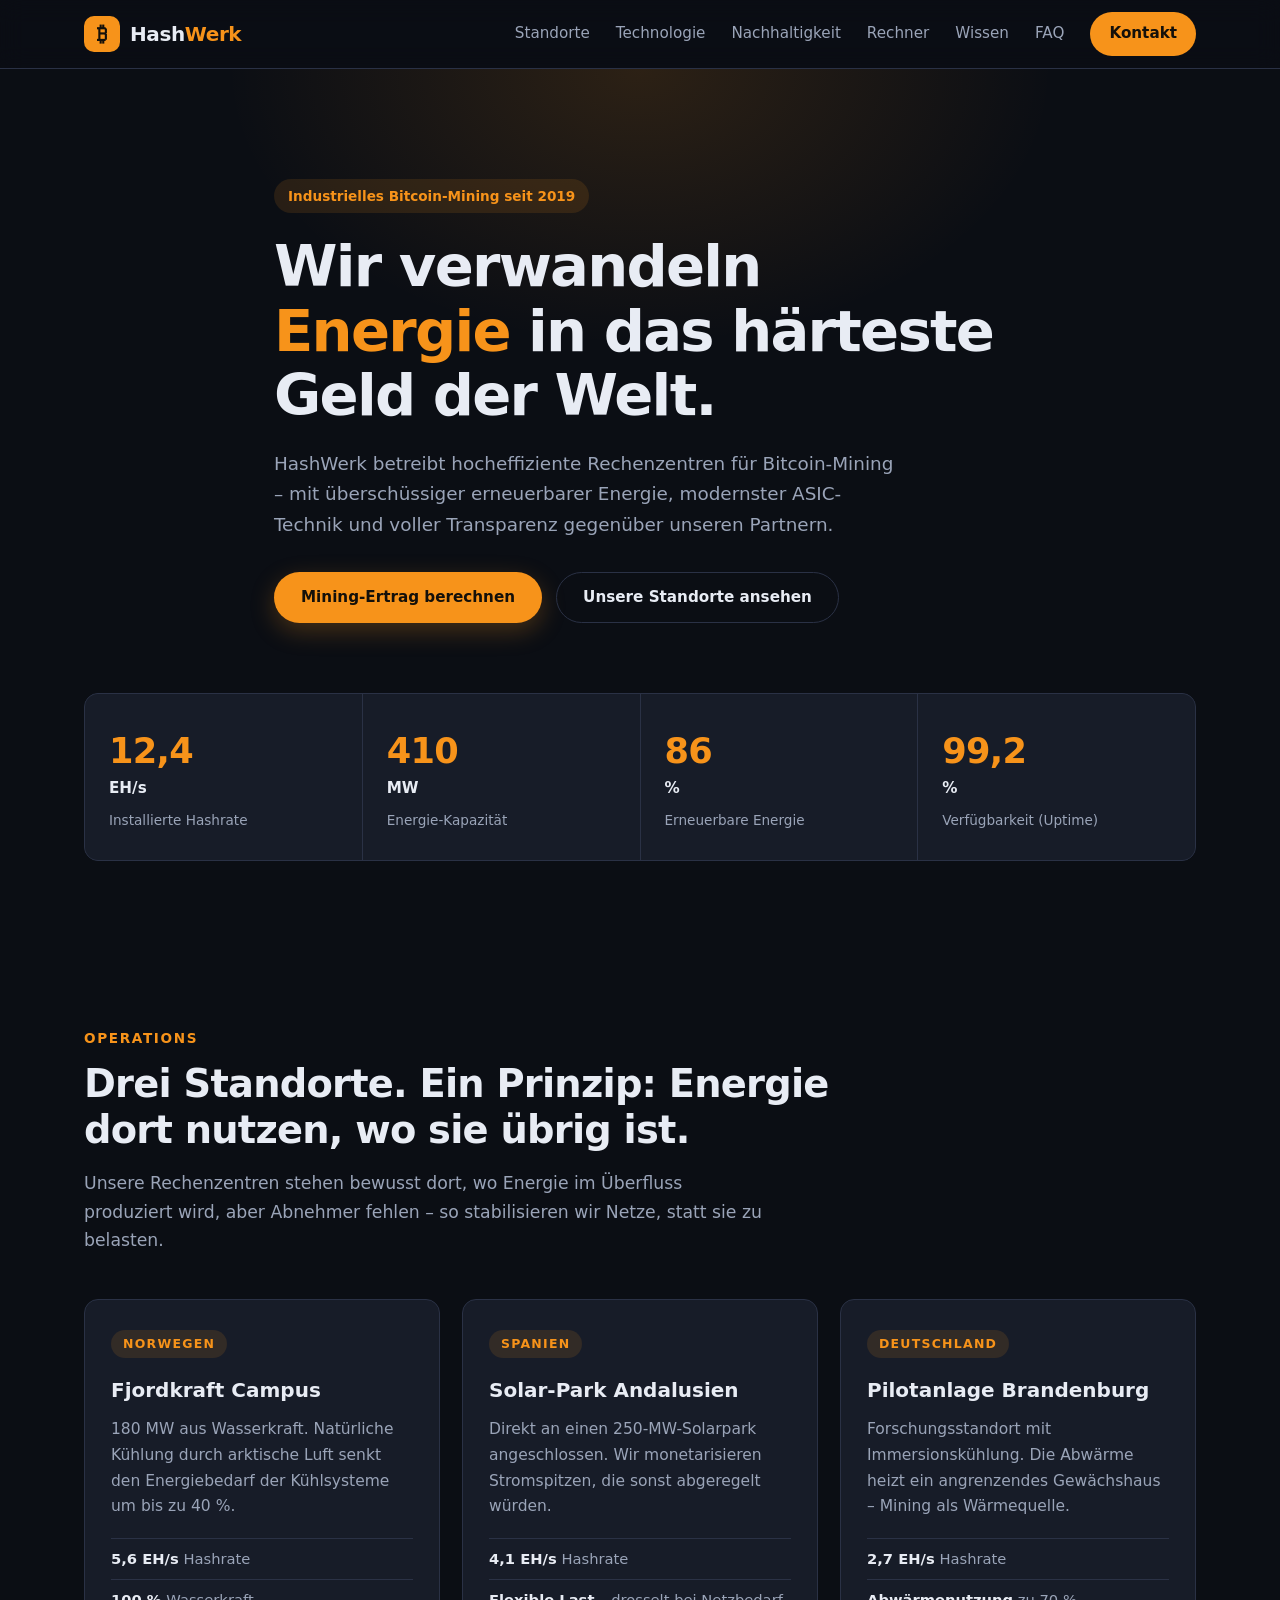
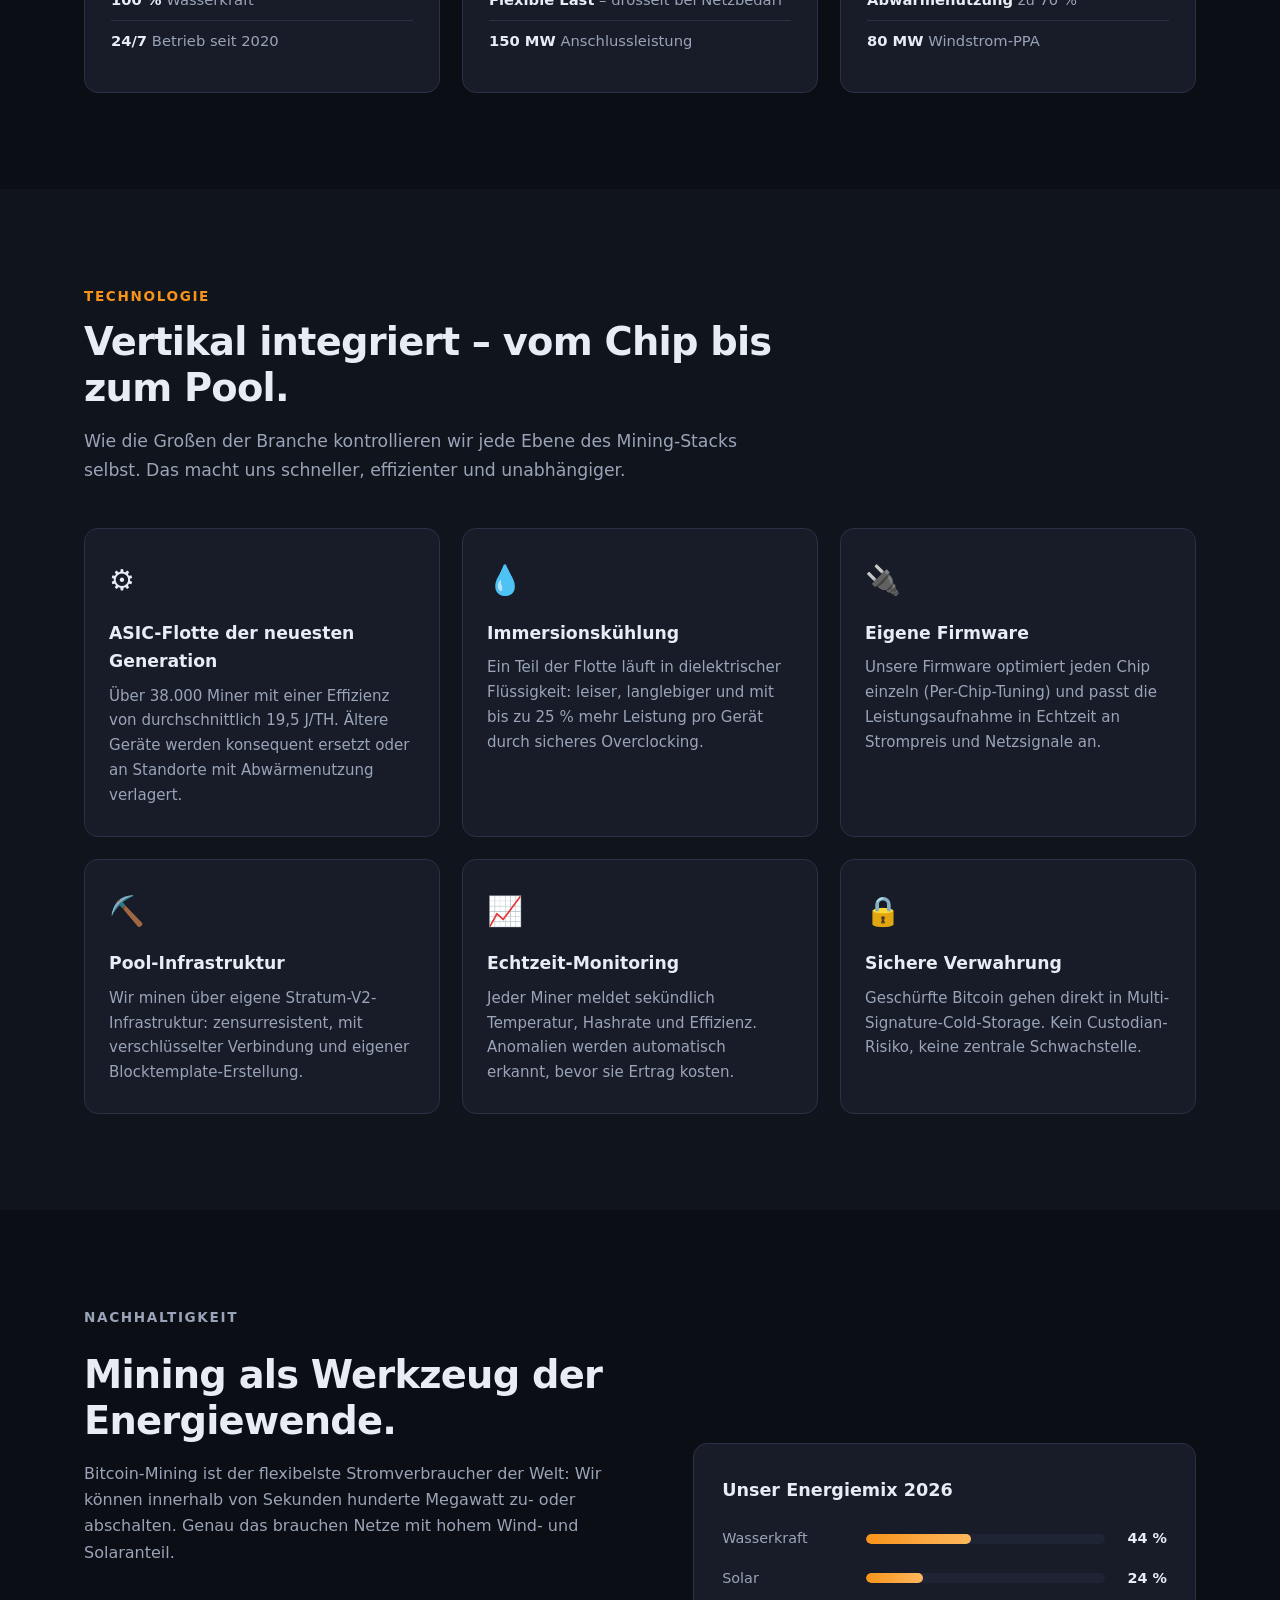
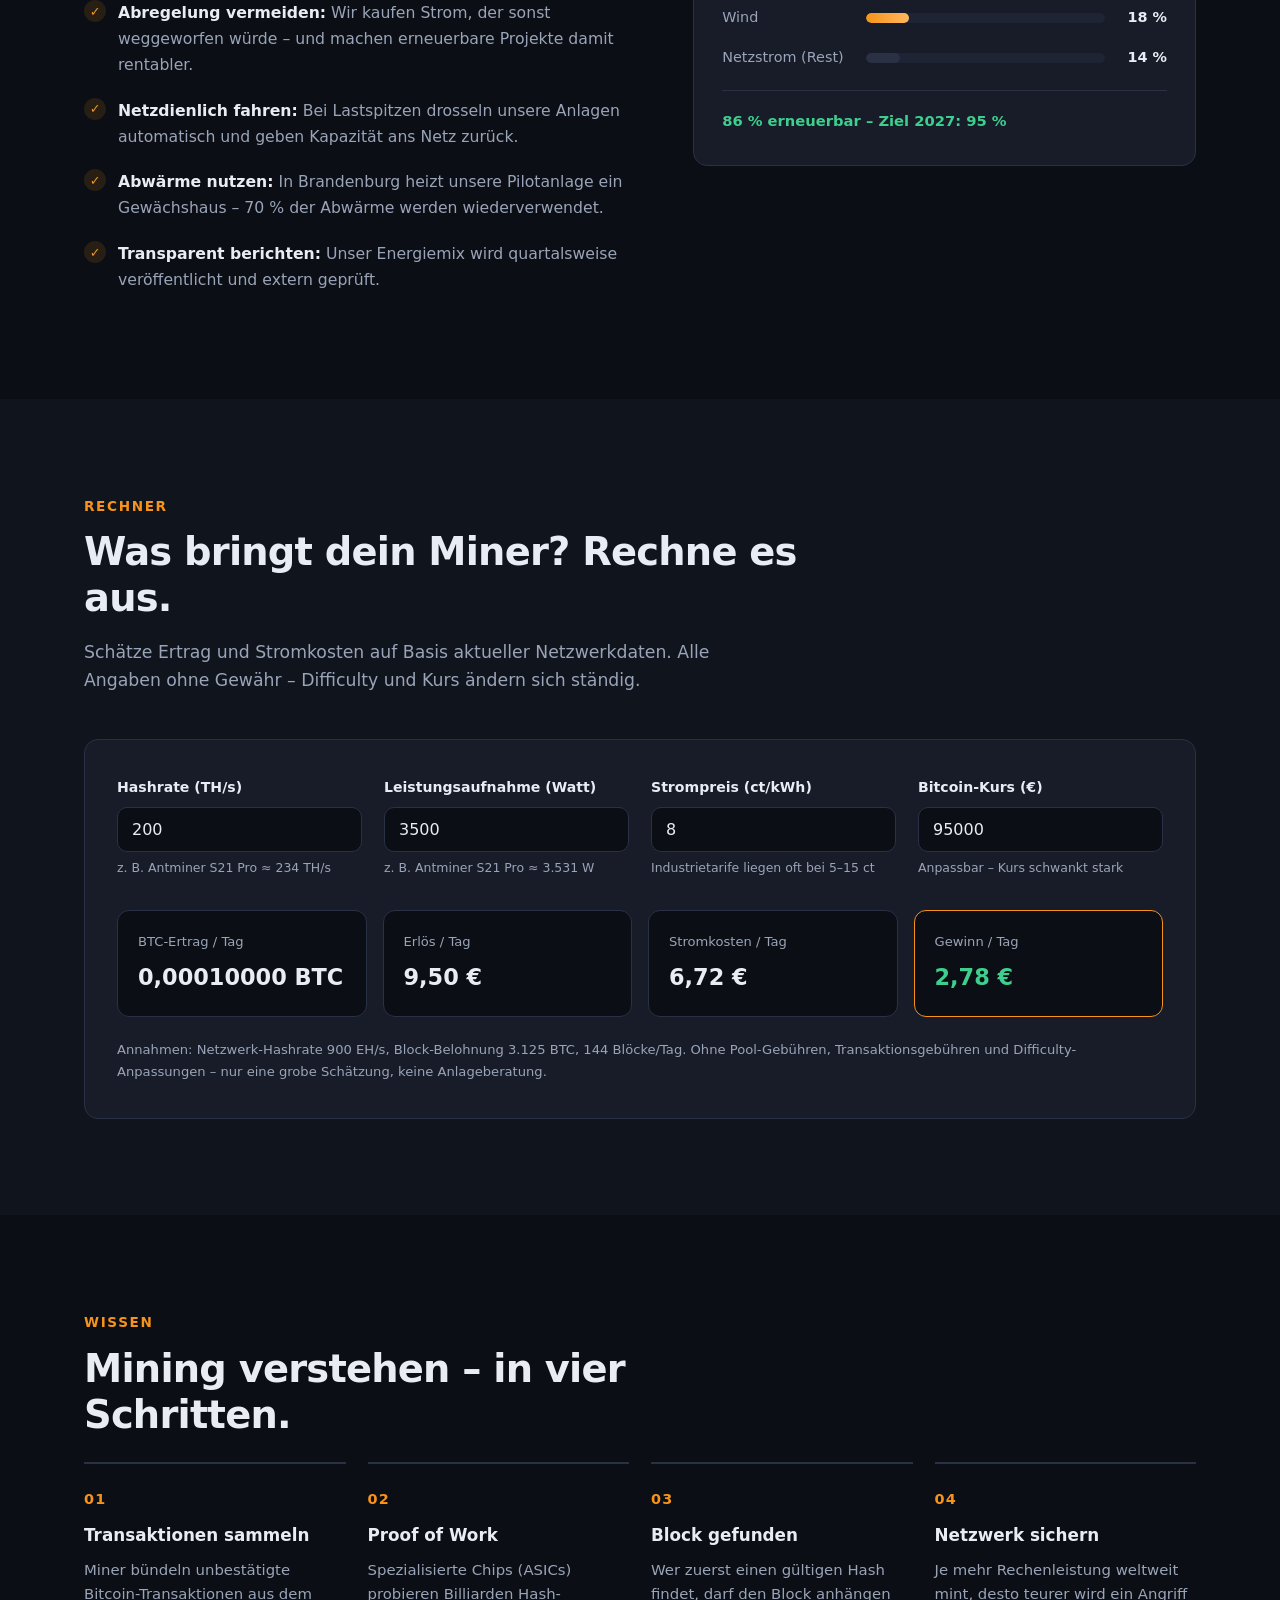
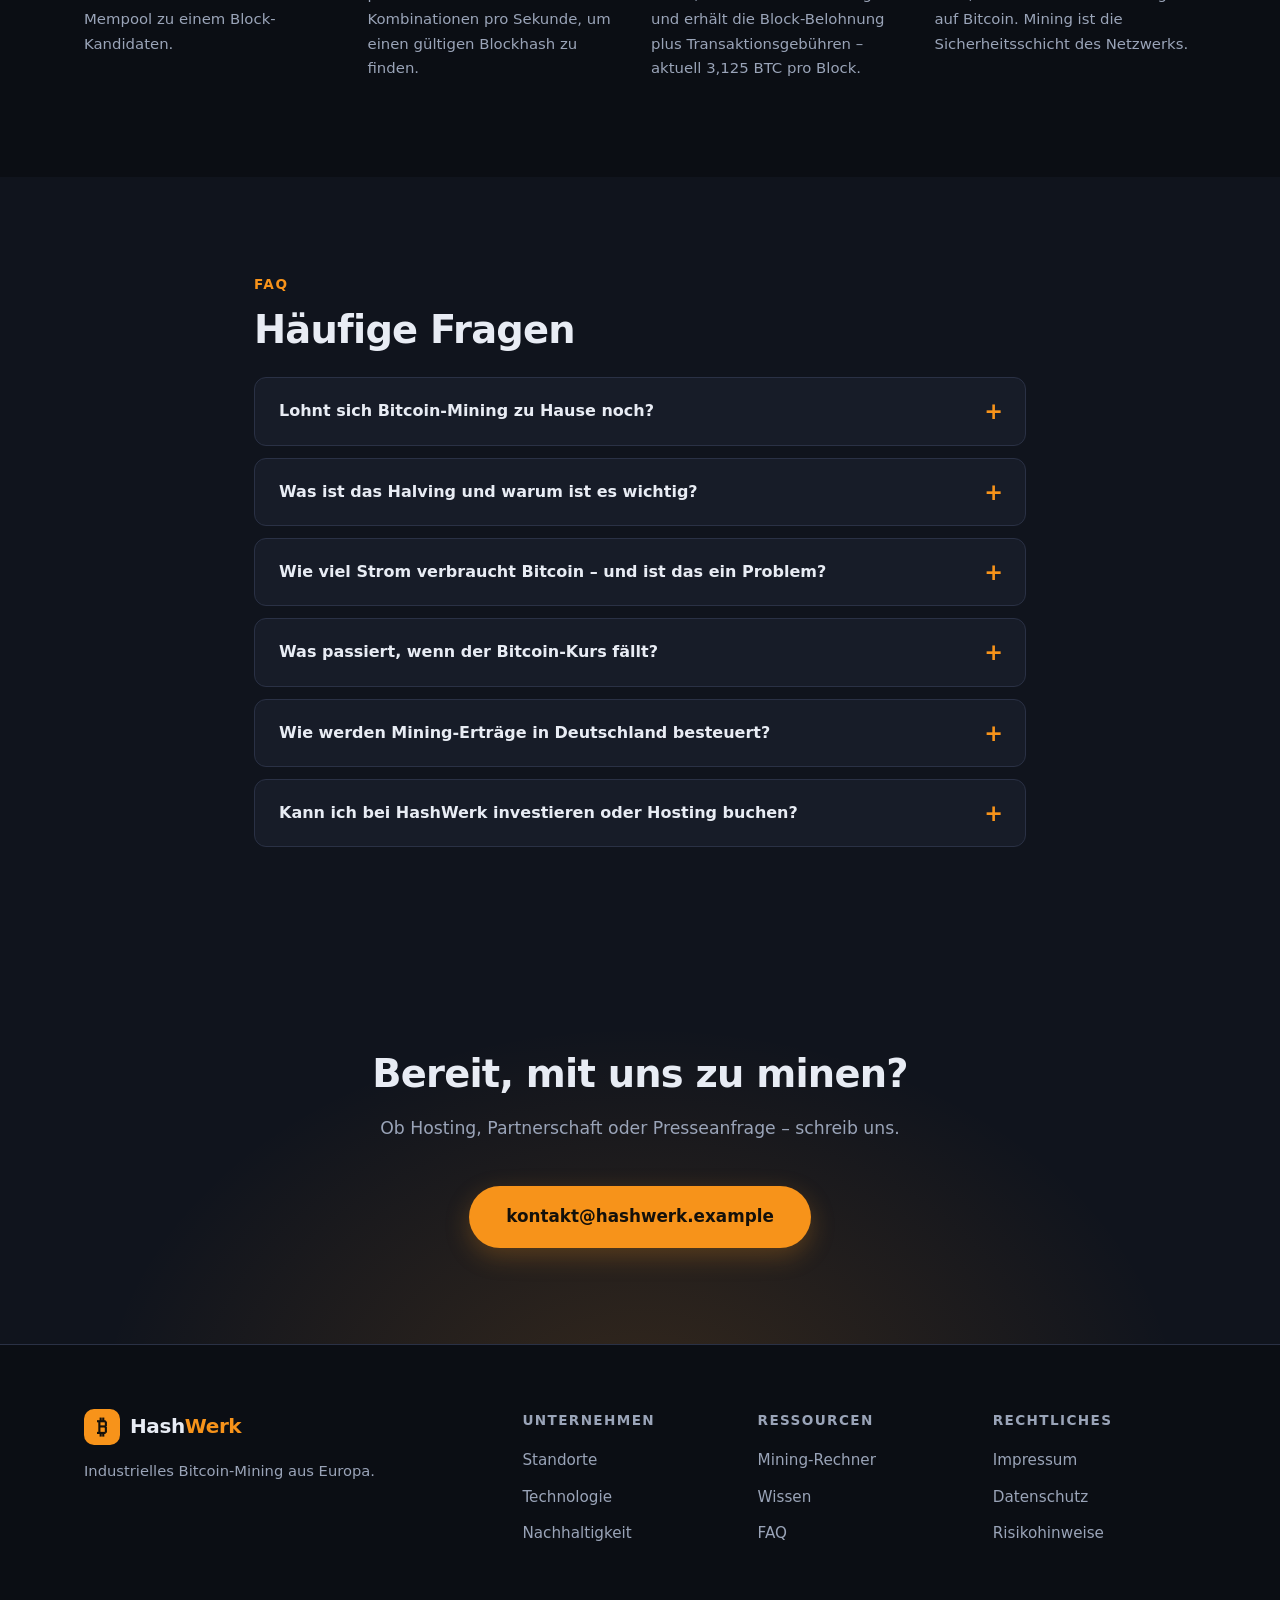
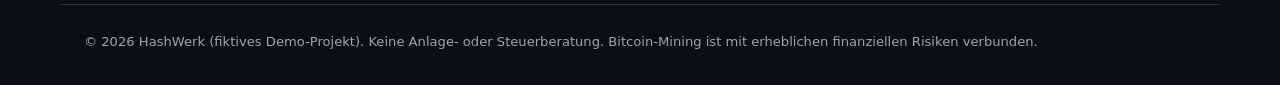
==== commit ed78b073: "Bitcoin-Mining-Website 'HashWerk' erstellen Statische Website nach dem Strukturvorbild großer Mining" ====
--- a/index.html
+++ b/index.html
@@ -1,809 +1,375 @@
 <!DOCTYPE html>
 <html lang="de">
 <head>
-  <meta charset="UTF-8" />
-  <meta name="viewport" content="width=device-width, initial-scale=1" />
-  <title>ENPARA — Grünes Bitcoin-Mining aus Paraguay | Seed-Runde · jetzt investieren</title>
-  <meta name="description" content="Investiere in ENPARA – eine nachhaltige Bitcoin-Mining-Farm in Paraguay, betrieben mit ~100 % erneuerbarer Wasserkraft. Seed-Runde offen: ab 5.000 € per Krypto oder Überweisung beteiligen." />
-  <meta name="theme-color" content="#070b09" />
-
-  <!-- Domain-Platzhalter: enpara.example vor dem Live-Gang durch die echte Domain ersetzen -->
-  <link rel="canonical" href="https://enpara.example/" />
-
-  <meta property="og:type" content="website" />
-  <meta property="og:site_name" content="ENPARA" />
-  <meta property="og:url" content="https://enpara.example/" />
-  <meta property="og:locale" content="de_DE" />
-  <meta property="og:title" content="ENPARA — Grünes Bitcoin-Mining aus Paraguay" />
-  <meta property="og:description" content="Nachhaltige Hashrate aus erneuerbarer Wasserkraft. Seed-Runde offen – jetzt per Krypto oder SEPA investieren." />
-  <meta property="og:image" content="https://d8j0ntlcm91z4.cloudfront.net/user_3DzDTt3a6Vkt24L7jaFmcN9bjT4/hf_20260618_145342_1f035359-9f63-45f8-9f06-1e09244273aa.png" />
-  <meta property="og:image:alt" content="Luftaufnahme der ENPARA Mining-Farm in Paraguay mit Wasserkraftwerk" />
-  <meta name="twitter:card" content="summary_large_image" />
-  <meta name="twitter:title" content="ENPARA — Grünes Bitcoin-Mining aus Paraguay" />
-  <meta name="twitter:description" content="Nachhaltige Hashrate aus erneuerbarer Wasserkraft. Seed-Runde offen – jetzt per Krypto oder SEPA investieren." />
-  <meta name="twitter:image" content="https://d8j0ntlcm91z4.cloudfront.net/user_3DzDTt3a6Vkt24L7jaFmcN9bjT4/hf_20260618_145342_1f035359-9f63-45f8-9f06-1e09244273aa.png" />
-
-  <link rel="preload" as="image" href="https://d8j0ntlcm91z4.cloudfront.net/user_3DzDTt3a6Vkt24L7jaFmcN9bjT4/hf_20260618_145342_1f035359-9f63-45f8-9f06-1e09244273aa.png" />
-
-  <link rel="icon" href="data:image/svg+xml,%3Csvg xmlns='http://www.w3.org/2000/svg' viewBox='0 0 32 32'%3E%3Cpath d='M16 2l12 7v14l-12 7L4 23V9z' fill='%2318d27e'/%3E%3Cpath d='M17 7l-6 11h4l-1 7 7-12h-4z' fill='%23042016'/%3E%3C/svg%3E" />
-
-  <link rel="preconnect" href="https://fonts.googleapis.com" />
-  <link rel="preconnect" href="https://fonts.gstatic.com" crossorigin />
-  <link href="https://fonts.googleapis.com/css2?family=Inter:wght@400;500;600&family=Space+Grotesk:wght@500;600;700&display=swap" rel="stylesheet" />
-
-  <link rel="stylesheet" href="assets/css/styles.css" />
-
-  <script type="application/ld+json">
-  {
-    "@context": "https://schema.org",
-    "@graph": [
-      {
-        "@type": "Organization",
-        "@id": "https://enpara.example/#org",
-        "name": "ENPARA",
-        "url": "https://enpara.example/",
-        "email": "invest@enpara.example",
-        "description": "Nachhaltige Bitcoin-Mining-Farm in Paraguay, betrieben mit erneuerbarer Wasserkraft."
-      },
-      {
-        "@type": "WebSite",
-        "@id": "https://enpara.example/#website",
-        "url": "https://enpara.example/",
-        "name": "ENPARA — Grünes Bitcoin-Mining aus Paraguay",
-        "inLanguage": "de",
-        "publisher": { "@id": "https://enpara.example/#org" }
-      },
-      {
-        "@type": "FAQPage",
-        "mainEntity": [
-          {
-            "@type": "Question",
-            "name": "Wie funktioniert die Beteiligung?",
-            "acceptedAnswer": { "@type": "Answer", "text": "Du erwirbst in der Seed-Runde einen Hashrate-Anteil an der ENPARA-Mining-Farm. ENPARA beschafft und betreibt die Hydro-Antminer in Paraguay. Die erzielten Mining-Erträge werden anteilig – nach Abzug des Mining-Tarifs (0,12 €/kWh) und der Gebühren – in Bitcoin ausgezahlt." }
-          },
-          {
-            "@type": "Question",
-            "name": "Kann ich mit Krypto investieren?",
-            "acceptedAnswer": { "@type": "Answer", "text": "Ja. Du kannst per Bitcoin (BTC), Ethereum (ETH), USDT oder USDC investieren – oder klassisch per SEPA-Überweisung." }
-          },
-          {
-            "@type": "Question",
-            "name": "Welche Renditen sind realistisch?",
-            "acceptedAnswer": { "@type": "Answer", "text": "Seriös lässt sich keine feste Rendite versprechen. Mining-Erträge hängen vom Bitcoin-Kurs, der Netzwerk-Schwierigkeit und den Kosten ab. Der Rechner auf der Seite modelliert Szenarien ausschließlich zur Veranschaulichung." }
-          },
-          {
-            "@type": "Question",
-            "name": "Was bedeutet der Mining-Tarif von 0,12 €/kWh?",
-            "acceptedAnswer": { "@type": "Answer", "text": "Das ist der All-in-Preis je Kilowattstunde für deinen Hashrate-Anteil – inklusive Energie, Hosting, Kühlung und Wartung." }
-          },
-          {
-            "@type": "Question",
-            "name": "Wie groß ist die Farm?",
-            "acceptedAnswer": { "@type": "Answer", "text": "Phase 1 umfasst 1 MW Leistung mit hydro-gekühlten Antminern. Der modulare Aufbau erlaubt eine spätere Skalierung auf 10+ MW." }
-          },
-          {
-            "@type": "Question",
-            "name": "Wie wird mein Investment abgesichert?",
-            "acceptedAnswer": { "@type": "Answer", "text": "Die Hardware befindet sich an einem gesicherten Standort mit Zutrittskontrolle und Versicherung. Wie jedes unternehmerische Investment ist auch dieses mit Risiken bis hin zum Totalverlust verbunden." }
-          }
-        ]
-      }
-    ]
-  }
-  </script>
+  <meta charset="UTF-8">
+  <meta name="viewport" content="width=device-width, initial-scale=1.0">
+  <meta name="description" content="HashWerk – Industrielles Bitcoin-Mining aus Europa. Effizient, transparent und mit erneuerbarer Energie betrieben.">
+  <title>HashWerk – Industrielles Bitcoin-Mining</title>
+  <link rel="preconnect" href="https://fonts.googleapis.com">
+  <link rel="stylesheet" href="css/style.css">
+  <link rel="icon" href="data:image/svg+xml,<svg xmlns='http://www.w3.org/2000/svg' viewBox='0 0 100 100'><text y='.9em' font-size='90'>&#9889;</text></svg>">
 </head>
 <body>
 
-  <a class="skip-link" href="#main">Zum Inhalt springen</a>
-  <div class="aurora" aria-hidden="true"><i></i><i></i><i></i></div>
-  <div class="scroll-progress" aria-hidden="true"><i></i></div>
-
-  <!-- ============ HEADER ============ -->
-  <header class="site-header">
-    <div class="container nav">
-      <a class="brand" href="#top" aria-label="ENPARA Startseite">
-        <svg class="logo-mark" viewBox="0 0 32 32" aria-hidden="true">
-          <defs><linearGradient id="lg" x1="0" y1="0" x2="1" y2="1">
-            <stop offset="0" stop-color="#18d27e"/><stop offset="1" stop-color="#00e0b8"/>
-          </linearGradient></defs>
-          <path d="M16 2l12 7v14l-12 7L4 23V9z" fill="url(#lg)"/>
-          <path d="M17 7l-6 11h4l-1 7 7-12h-4z" fill="#042016"/>
-        </svg>
-        EN<b>PARA</b>
+  <!-- ===== Navigation ===== -->
+  <header class="site-header" id="top">
+    <nav class="nav container">
+      <a href="#top" class="brand">
+        <span class="brand-mark">&#8383;</span>
+        <span class="brand-name">Hash<em>Werk</em></span>
       </a>
-
-      <nav class="nav-links" aria-label="Hauptnavigation">
-        <a href="#paraguay">Warum Paraguay</a>
-        <a href="#pakete">Pakete</a>
-        <a href="#rechner">Rechner</a>
-        <a href="dashboard.html">Seed-Dashboard</a>
-        <a href="#faq">FAQ</a>
-      </nav>
-
-      <div class="nav-cta">
-        <a class="btn btn-ghost" href="dashboard.html">Dashboard</a>
-        <a class="btn btn-primary" href="#invest">Investieren</a>
-        <button class="nav-toggle" aria-label="Menü öffnen" aria-expanded="false"><span></span></button>
+      <button class="nav-toggle" aria-label="Menü öffnen" aria-expanded="false">
+        <span></span><span></span><span></span>
+      </button>
+      <ul class="nav-links">
+        <li><a href="#operations">Standorte</a></li>
+        <li><a href="#technologie">Technologie</a></li>
+        <li><a href="#nachhaltigkeit">Nachhaltigkeit</a></li>
+        <li><a href="#rechner">Rechner</a></li>
+        <li><a href="#wissen">Wissen</a></li>
+        <li><a href="#faq">FAQ</a></li>
+        <li><a href="#kontakt" class="btn btn-small">Kontakt</a></li>
+      </ul>
+    </nav>
+  </header>
+
+  <main>
+
+    <!-- ===== Hero ===== -->
+    <section class="hero">
+      <div class="hero-glow" aria-hidden="true"></div>
+      <div class="container hero-inner">
+        <p class="hero-kicker">Industrielles Bitcoin-Mining seit 2019</p>
+        <h1>Wir verwandeln <span class="accent">Energie</span> in das härteste Geld der Welt.</h1>
+        <p class="hero-sub">
+          HashWerk betreibt hocheffiziente Rechenzentren für Bitcoin-Mining –
+          mit überschüssiger erneuerbarer Energie, modernster ASIC-Technik und
+          voller Transparenz gegenüber unseren Partnern.
+        </p>
+        <div class="hero-actions">
+          <a href="#rechner" class="btn btn-primary">Mining-Ertrag berechnen</a>
+          <a href="#operations" class="btn btn-ghost">Unsere Standorte ansehen</a>
+        </div>
+      </div>
+
+      <!-- Kennzahlen-Leiste (Stil: MARA / Riot) -->
+      <div class="container">
+        <div class="stats-bar" id="stats">
+          <div class="stat">
+            <span class="stat-value" data-count="12.4" data-decimals="1">0</span>
+            <span class="stat-unit">EH/s</span>
+            <span class="stat-label">Installierte Hashrate</span>
+          </div>
+          <div class="stat">
+            <span class="stat-value" data-count="410" data-decimals="0">0</span>
+            <span class="stat-unit">MW</span>
+            <span class="stat-label">Energie-Kapazität</span>
+          </div>
+          <div class="stat">
+            <span class="stat-value" data-count="86" data-decimals="0">0</span>
+            <span class="stat-unit">%</span>
+            <span class="stat-label">Erneuerbare Energie</span>
+          </div>
+          <div class="stat">
+            <span class="stat-value" data-count="99.2" data-decimals="1">0</span>
+            <span class="stat-unit">%</span>
+            <span class="stat-label">Verfügbarkeit (Uptime)</span>
+          </div>
+        </div>
+      </div>
+    </section>
+
+    <!-- ===== Standorte / Operations ===== -->
+    <section class="section" id="operations">
+      <div class="container">
+        <p class="section-kicker">Operations</p>
+        <h2>Drei Standorte. Ein Prinzip: Energie dort nutzen, wo sie übrig ist.</h2>
+        <p class="section-intro">
+          Unsere Rechenzentren stehen bewusst dort, wo Energie im Überfluss produziert wird,
+          aber Abnehmer fehlen – so stabilisieren wir Netze, statt sie zu belasten.
+        </p>
+        <div class="card-grid">
+          <article class="card">
+            <div class="card-tag">Norwegen</div>
+            <h3>Fjordkraft Campus</h3>
+            <p>180 MW aus Wasserkraft. Natürliche Kühlung durch arktische Luft senkt den Energiebedarf der Kühlsysteme um bis zu 40&nbsp;%.</p>
+            <ul class="card-facts">
+              <li><strong>5,6 EH/s</strong> Hashrate</li>
+              <li><strong>100 %</strong> Wasserkraft</li>
+              <li><strong>24/7</strong> Betrieb seit 2020</li>
+            </ul>
+          </article>
+          <article class="card">
+            <div class="card-tag">Spanien</div>
+            <h3>Solar-Park Andalusien</h3>
+            <p>Direkt an einen 250-MW-Solarpark angeschlossen. Wir monetarisieren Stromspitzen, die sonst abgeregelt würden.</p>
+            <ul class="card-facts">
+              <li><strong>4,1 EH/s</strong> Hashrate</li>
+              <li><strong>Flexible Last</strong> – drosselt bei Netzbedarf</li>
+              <li><strong>150 MW</strong> Anschlussleistung</li>
+            </ul>
+          </article>
+          <article class="card">
+            <div class="card-tag">Deutschland</div>
+            <h3>Pilotanlage Brandenburg</h3>
+            <p>Forschungsstandort mit Immersionskühlung. Die Abwärme heizt ein angrenzendes Gewächshaus – Mining als Wärmequelle.</p>
+            <ul class="card-facts">
+              <li><strong>2,7 EH/s</strong> Hashrate</li>
+              <li><strong>Abwärmenutzung</strong> zu 70 %</li>
+              <li><strong>80 MW</strong> Windstrom-PPA</li>
+            </ul>
+          </article>
+        </div>
+      </div>
+    </section>
+
+    <!-- ===== Technologie ===== -->
+    <section class="section section-alt" id="technologie">
+      <div class="container">
+        <p class="section-kicker">Technologie</p>
+        <h2>Vertikal integriert – vom Chip bis zum Pool.</h2>
+        <p class="section-intro">
+          Wie die Großen der Branche kontrollieren wir jede Ebene des Mining-Stacks selbst.
+          Das macht uns schneller, effizienter und unabhängiger.
+        </p>
+        <div class="feature-grid">
+          <div class="feature">
+            <div class="feature-icon">&#9881;&#65039;</div>
+            <h3>ASIC-Flotte der neuesten Generation</h3>
+            <p>Über 38.000 Miner mit einer Effizienz von durchschnittlich 19,5 J/TH. Ältere Geräte werden konsequent ersetzt oder an Standorte mit Abwärmenutzung verlagert.</p>
+          </div>
+          <div class="feature">
+            <div class="feature-icon">&#128167;</div>
+            <h3>Immersionskühlung</h3>
+            <p>Ein Teil der Flotte läuft in dielektrischer Flüssigkeit: leiser, langlebiger und mit bis zu 25&nbsp;% mehr Leistung pro Gerät durch sicheres Overclocking.</p>
+          </div>
+          <div class="feature">
+            <div class="feature-icon">&#128268;</div>
+            <h3>Eigene Firmware</h3>
+            <p>Unsere Firmware optimiert jeden Chip einzeln (Per-Chip-Tuning) und passt die Leistungsaufnahme in Echtzeit an Strompreis und Netzsignale an.</p>
+          </div>
+          <div class="feature">
+            <div class="feature-icon">&#9935;&#65039;</div>
+            <h3>Pool-Infrastruktur</h3>
+            <p>Wir minen über eigene Stratum-V2-Infrastruktur: zensurresistent, mit verschlüsselter Verbindung und eigener Blocktemplate-Erstellung.</p>
+          </div>
+          <div class="feature">
+            <div class="feature-icon">&#128200;</div>
+            <h3>Echtzeit-Monitoring</h3>
+            <p>Jeder Miner meldet sekündlich Temperatur, Hashrate und Effizienz. Anomalien werden automatisch erkannt, bevor sie Ertrag kosten.</p>
+          </div>
+          <div class="feature">
+            <div class="feature-icon">&#128274;</div>
+            <h3>Sichere Verwahrung</h3>
+            <p>Geschürfte Bitcoin gehen direkt in Multi-Signature-Cold-Storage. Kein Custodian-Risiko, keine zentrale Schwachstelle.</p>
+          </div>
+        </div>
+      </div>
+    </section>
+
+    <!-- ===== Nachhaltigkeit ===== -->
+    <section class="section" id="nachhaltigkeit">
+      <div class="container split">
+        <div class="split-text">
+          <p class="section-kicker">Nachhaltigkeit</p>
+          <h2>Mining als Werkzeug der Energiewende.</h2>
+          <p>
+            Bitcoin-Mining ist der flexibelste Stromverbraucher der Welt: Wir können
+            innerhalb von Sekunden hunderte Megawatt zu- oder abschalten. Genau das
+            brauchen Netze mit hohem Wind- und Solaranteil.
+          </p>
+          <ul class="check-list">
+            <li><strong>Abregelung vermeiden:</strong> Wir kaufen Strom, der sonst weggeworfen würde – und machen erneuerbare Projekte damit rentabler.</li>
+            <li><strong>Netzdienlich fahren:</strong> Bei Lastspitzen drosseln unsere Anlagen automatisch und geben Kapazität ans Netz zurück.</li>
+            <li><strong>Abwärme nutzen:</strong> In Brandenburg heizt unsere Pilotanlage ein Gewächshaus – 70&nbsp;% der Abwärme werden wiederverwendet.</li>
+            <li><strong>Transparent berichten:</strong> Unser Energiemix wird quartalsweise veröffentlicht und extern geprüft.</li>
+          </ul>
+        </div>
+        <div class="split-visual">
+          <div class="energy-panel">
+            <h3>Unser Energiemix 2026</h3>
+            <div class="energy-row"><span>Wasserkraft</span><div class="bar"><div class="bar-fill" style="--w: 44%"></div></div><span>44 %</span></div>
+            <div class="energy-row"><span>Solar</span><div class="bar"><div class="bar-fill" style="--w: 24%"></div></div><span>24 %</span></div>
+            <div class="energy-row"><span>Wind</span><div class="bar"><div class="bar-fill" style="--w: 18%"></div></div><span>18 %</span></div>
+            <div class="energy-row"><span>Netzstrom (Rest)</span><div class="bar"><div class="bar-fill bar-fill-muted" style="--w: 14%"></div></div><span>14 %</span></div>
+            <p class="energy-note">86 % erneuerbar – Ziel 2027: 95 %</p>
+          </div>
+        </div>
+      </div>
+    </section>
+
+    <!-- ===== Mining-Rechner ===== -->
+    <section class="section section-alt" id="rechner">
+      <div class="container">
+        <p class="section-kicker">Rechner</p>
+        <h2>Was bringt dein Miner? Rechne es aus.</h2>
+        <p class="section-intro">
+          Schätze Ertrag und Stromkosten auf Basis aktueller Netzwerkdaten.
+          Alle Angaben ohne Gewähr – Difficulty und Kurs ändern sich ständig.
+        </p>
+        <div class="calc">
+          <form class="calc-form" id="calc-form">
+            <div class="calc-field">
+              <label for="calc-hashrate">Hashrate (TH/s)</label>
+              <input type="number" id="calc-hashrate" value="200" min="0" step="1">
+              <small>z. B. Antminer S21 Pro ≈ 234 TH/s</small>
+            </div>
+            <div class="calc-field">
+              <label for="calc-power">Leistungsaufnahme (Watt)</label>
+              <input type="number" id="calc-power" value="3500" min="0" step="10">
+              <small>z. B. Antminer S21 Pro ≈ 3.531 W</small>
+            </div>
+            <div class="calc-field">
+              <label for="calc-price">Strompreis (ct/kWh)</label>
+              <input type="number" id="calc-price" value="8" min="0" step="0.1">
+              <small>Industrietarife liegen oft bei 5–15 ct</small>
+            </div>
+            <div class="calc-field">
+              <label for="calc-btc">Bitcoin-Kurs (€)</label>
+              <input type="number" id="calc-btc" value="95000" min="0" step="100">
+              <small>Anpassbar – Kurs schwankt stark</small>
+            </div>
+          </form>
+          <div class="calc-results" id="calc-results" aria-live="polite">
+            <div class="calc-result">
+              <span class="calc-result-label">BTC-Ertrag / Tag</span>
+              <span class="calc-result-value" id="res-btc">–</span>
+            </div>
+            <div class="calc-result">
+              <span class="calc-result-label">Erlös / Tag</span>
+              <span class="calc-result-value" id="res-revenue">–</span>
+            </div>
+            <div class="calc-result">
+              <span class="calc-result-label">Stromkosten / Tag</span>
+              <span class="calc-result-value" id="res-cost">–</span>
+            </div>
+            <div class="calc-result calc-result-highlight">
+              <span class="calc-result-label">Gewinn / Tag</span>
+              <span class="calc-result-value" id="res-profit">–</span>
+            </div>
+          </div>
+          <p class="calc-note" id="calc-note"></p>
+        </div>
+      </div>
+    </section>
+
+    <!-- ===== Wissen / Academy ===== -->
+    <section class="section" id="wissen">
+      <div class="container">
+        <p class="section-kicker">Wissen</p>
+        <h2>Mining verstehen – in vier Schritten.</h2>
+        <div class="steps">
+          <div class="step">
+            <span class="step-num">01</span>
+            <h3>Transaktionen sammeln</h3>
+            <p>Miner bündeln unbestätigte Bitcoin-Transaktionen aus dem Mempool zu einem Block-Kandidaten.</p>
+          </div>
+          <div class="step">
+            <span class="step-num">02</span>
+            <h3>Proof of Work</h3>
+            <p>Spezialisierte Chips (ASICs) probieren Billiarden Hash-Kombinationen pro Sekunde, um einen gültigen Blockhash zu finden.</p>
+          </div>
+          <div class="step">
+            <span class="step-num">03</span>
+            <h3>Block gefunden</h3>
+            <p>Wer zuerst einen gültigen Hash findet, darf den Block anhängen und erhält die Block-Belohnung plus Transaktionsgebühren – aktuell 3,125 BTC pro Block.</p>
+          </div>
+          <div class="step">
+            <span class="step-num">04</span>
+            <h3>Netzwerk sichern</h3>
+            <p>Je mehr Rechenleistung weltweit mint, desto teurer wird ein Angriff auf Bitcoin. Mining ist die Sicherheitsschicht des Netzwerks.</p>
+          </div>
+        </div>
+      </div>
+    </section>
+
+    <!-- ===== FAQ ===== -->
+    <section class="section section-alt" id="faq">
+      <div class="container container-narrow">
+        <p class="section-kicker">FAQ</p>
+        <h2>Häufige Fragen</h2>
+        <div class="faq-list">
+          <details class="faq-item">
+            <summary>Lohnt sich Bitcoin-Mining zu Hause noch?</summary>
+            <p>In den meisten Fällen nicht mit deutschem Haushaltsstrom (~30 ct/kWh). Profitables Mining braucht Strompreise unter etwa 10–12 ct/kWh, effiziente Hardware und gute Kühlung. Interessant wird es zu Hause vor allem in Kombination mit eigener PV-Anlage oder wenn die Abwärme Heizkosten ersetzt.</p>
+          </details>
+          <details class="faq-item">
+            <summary>Was ist das Halving und warum ist es wichtig?</summary>
+            <p>Etwa alle vier Jahre halbiert sich die Block-Belohnung. Seit dem Halving 2024 erhalten Miner 3,125 BTC pro Block. Das verknappt das Angebot planmäßig und zwingt Miner, immer effizienter zu werden – ein zentraler Treiber unserer Technologie-Investitionen.</p>
+          </details>
+          <details class="faq-item">
+            <summary>Wie viel Strom verbraucht Bitcoin – und ist das ein Problem?</summary>
+            <p>Das Bitcoin-Netzwerk verbraucht global grob 150–200 TWh pro Jahr. Entscheidend ist aber nicht nur die Menge, sondern die Quelle: Ein wachsender Anteil stammt aus erneuerbarer oder anderweitig ungenutzter Energie. Mining kann Überschussstrom monetarisieren und so den Ausbau von Wind und Solar wirtschaftlicher machen.</p>
+          </details>
+          <details class="faq-item">
+            <summary>Was passiert, wenn der Bitcoin-Kurs fällt?</summary>
+            <p>Fällt der Kurs, verlassen ineffiziente Miner das Netzwerk, die Difficulty sinkt und die verbleibenden Miner erhalten wieder mehr BTC pro Hashrate. Dieser Mechanismus stabilisiert das System. Für uns gilt: Wer die niedrigsten Stromkosten hat, bleibt am längsten profitabel.</p>
+          </details>
+          <details class="faq-item">
+            <summary>Wie werden Mining-Erträge in Deutschland besteuert?</summary>
+            <p>Gewerbliches Mining unterliegt der Einkommen- bzw. Körperschaftsteuer; geschürfte Coins sind bei Zufluss zu bewerten. Privates Mining kann als sonstige Einkünfte gelten. Die Details sind komplex und einzelfallabhängig – sprich unbedingt mit einem auf Krypto spezialisierten Steuerberater. Dies ist keine Steuerberatung.</p>
+          </details>
+          <details class="faq-item">
+            <summary>Kann ich bei HashWerk investieren oder Hosting buchen?</summary>
+            <p>Wir bieten Hosting für institutionelle Partner ab 1 MW Anschlussleistung sowie langfristige Hashrate-Partnerschaften. Melde dich über das Kontaktformular – wir antworten in der Regel innerhalb von zwei Werktagen.</p>
+          </details>
+        </div>
+      </div>
+    </section>
+
+    <!-- ===== CTA / Kontakt ===== -->
+    <section class="section cta" id="kontakt">
+      <div class="container container-narrow center">
+        <h2>Bereit, mit uns zu minen?</h2>
+        <p class="section-intro">
+          Ob Hosting, Partnerschaft oder Presseanfrage – schreib uns.
+        </p>
+        <a href="mailto:kontakt@hashwerk.example" class="btn btn-primary btn-large">kontakt@hashwerk.example</a>
+      </div>
+    </section>
+
+  </main>
+
+  <!-- ===== Footer ===== -->
+  <footer class="site-footer">
+    <div class="container footer-grid">
+      <div>
+        <a href="#top" class="brand">
+          <span class="brand-mark">&#8383;</span>
+          <span class="brand-name">Hash<em>Werk</em></span>
+        </a>
+        <p class="footer-tagline">Industrielles Bitcoin-Mining aus Europa.</p>
+      </div>
+      <div>
+        <h4>Unternehmen</h4>
+        <ul>
+          <li><a href="#operations">Standorte</a></li>
+          <li><a href="#technologie">Technologie</a></li>
+          <li><a href="#nachhaltigkeit">Nachhaltigkeit</a></li>
+        </ul>
+      </div>
+      <div>
+        <h4>Ressourcen</h4>
+        <ul>
+          <li><a href="#rechner">Mining-Rechner</a></li>
+          <li><a href="#wissen">Wissen</a></li>
+          <li><a href="#faq">FAQ</a></li>
+        </ul>
+      </div>
+      <div>
+        <h4>Rechtliches</h4>
+        <ul>
+          <li><a href="#">Impressum</a></li>
+          <li><a href="#">Datenschutz</a></li>
+          <li><a href="#">Risikohinweise</a></li>
+        </ul>
       </div>
     </div>
-  </header>
-
-  <div class="mobile-menu" id="mobileMenu">
-    <a href="#paraguay">Warum Paraguay</a>
-    <a href="#vorteile">Vorteile</a>
-    <a href="#ablauf">Ablauf</a>
-    <a href="#pakete">Pakete</a>
-    <a href="#rechner">Rechner</a>
-    <a href="dashboard.html">Seed-Dashboard</a>
-    <a href="#faq">FAQ</a>
-    <a class="btn btn-primary btn-block" href="#invest">Jetzt investieren</a>
-  </div>
-
-  <span id="top"></span>
-
-  <main id="main">
-
-  <!-- ============ HERO ============ -->
-  <section class="hero">
-    <div class="hero-bg"></div>
-    <canvas class="hero-canvas" aria-hidden="true"></canvas>
-    <div class="container hero-grid">
-      <div class="hero-copy">
-        <span class="eyebrow reveal"><span class="dot"></span> Grünes Bitcoin-Mining · Paraguay</span>
-        <h1 class="reveal d1">Bitcoin minen mit der <span class="grad-text">grünsten Energie</span> Südamerikas.</h1>
-        <p class="lead reveal d2">ENPARA baut eine nachhaltige Mining-Farm in Paraguay – betrieben mit nahezu 100 % erneuerbarer Wasserkraft. Beteilige dich in der Seed-Runde an echter, professionell betriebener Hashrate – ab 5.000 €, per Krypto oder Überweisung.</p>
-        <div class="hero-actions reveal d3">
-          <a class="btn btn-primary btn-lg" href="#invest">
-            Jetzt investieren
-            <svg viewBox="0 0 24 24" fill="none" stroke="currentColor" stroke-width="2.2"><path d="M5 12h14M13 6l6 6-6 6" stroke-linecap="round" stroke-linejoin="round"/></svg>
-          </a>
-          <a class="btn btn-ghost btn-lg" href="dashboard.html">Seed-Dashboard ansehen</a>
-        </div>
-        <div class="hero-meta reveal d3">
-          <div class="m"><b>~100 %</b><span>erneuerbare Energie</span></div>
-          <div class="m"><b>1 MW</b><span>Kapazität Phase 1</span></div>
-          <div class="m"><b>24/7</b><span>Betrieb & Monitoring</span></div>
-        </div>
-        <div class="hero-trust reveal d4">
-          <div class="avatars"><i></i><i></i><i></i><i></i></div>
-          <span>Über <b style="color:var(--text-dim)">340 Interessenten</b> haben sich bereits angemeldet</span>
-        </div>
-      </div>
-
-      <div class="hero-visual reveal d2">
-        <a class="hero-card" href="dashboard.html" aria-label="Seed-Dashboard öffnen">
-          <img src="https://d8j0ntlcm91z4.cloudfront.net/user_3DzDTt3a6Vkt24L7jaFmcN9bjT4/hf_20260618_145342_1f035359-9f63-45f8-9f06-1e09244273aa.png" alt="Luftaufnahme der ENPARA Mining-Farm in Paraguay mit Wasserkraftwerk" data-fallback loading="eager" />
-          <div class="fallback"></div>
-          <div class="overlay"></div>
-          <div class="hero-badge">
-            <div class="live"><span class="pulse"></span> Seed-Runde offen</div>
-            <div class="pct">68 % gefüllt →</div>
-          </div>
-        </a>
-        <div class="float-chip c1">
-          <svg viewBox="0 0 24 24" fill="none" stroke="currentColor" stroke-width="2"><path d="M11 20A7 7 0 0 1 9.8 6.1C15.5 5 17 4.48 19 2c1 2 2 4.18 2 8 0 5.5-4.78 10-10 10z"/><path d="M2 21c0-3 1.85-5.36 5.08-6"/></svg>
-          Energie <b>100 % grün</b>
-        </div>
-        <div class="float-chip c2">
-          <svg viewBox="0 0 24 24" fill="none" stroke="currentColor" stroke-width="2"><path d="M13 2L3 14h7l-1 8 10-12h-7z" stroke-linejoin="round"/></svg>
-          Mining-Tarif <b>0,12 €/kWh</b>
-        </div>
-      </div>
-    </div>
-  </section>
-
-  <!-- ============ TRUST STRIP (Marquee) ============ -->
-  <div class="strip">
-    <div class="strip-track">
-      <div class="strip-inner">
-        <b>Itaipú-Wasserkraft</b><span class="sep"></span>
-        <b>~100 % erneuerbar</b><span class="sep"></span>
-        <b>All-in Mining-Tarif 0,12 €/kWh</b><span class="sep"></span>
-        <b>Krypto & SEPA</b><span class="sep"></span>
-        <b>Professioneller 24/7-Betrieb</b><span class="sep"></span>
-        <b>1 MW Phase 1 · skalierbar auf 10+ MW</b><span class="sep"></span>
-        <b>Hydro-gekühlte Antminer</b><span class="sep"></span>
-      </div>
-      <div class="strip-inner" aria-hidden="true">
-        <b>Itaipú-Wasserkraft</b><span class="sep"></span>
-        <b>~100 % erneuerbar</b><span class="sep"></span>
-        <b>All-in Mining-Tarif 0,12 €/kWh</b><span class="sep"></span>
-        <b>Krypto & SEPA</b><span class="sep"></span>
-        <b>Professioneller 24/7-Betrieb</b><span class="sep"></span>
-        <b>1 MW Phase 1 · skalierbar auf 10+ MW</b><span class="sep"></span>
-        <b>Hydro-gekühlte Antminer</b><span class="sep"></span>
-      </div>
-    </div>
-  </div>
-
-  <!-- ============ ENERGIEFLUSS ============ -->
-  <section class="flow-section" aria-label="Energiefluss">
-    <div class="container">
-      <div class="flow-head reveal">
-        <span class="eyebrow"><span class="dot"></span> Vom Fluss zum Block</span>
-      </div>
-      <div class="flow reveal d1" role="img" aria-label="Diagramm: Wasserkraft erzeugt grünen Strom, der Strom betreibt die ASIC-Miner, die Miner erzeugen Bitcoin-Erträge.">
-        <div class="flow-node">
-          <div class="fn-ic"><svg viewBox="0 0 24 24" fill="none" stroke="currentColor" stroke-width="2"><path d="M12 2.7S5.5 10 5.5 14.5a6.5 6.5 0 0 0 13 0C18.5 10 12 2.7 12 2.7z" stroke-linejoin="round"/></svg></div>
-          <b>Wasserkraft</b><span>Itaipú · erneuerbar</span>
-        </div>
-        <svg class="flow-link" viewBox="0 0 150 22" preserveAspectRatio="none" aria-hidden="true"><path class="base" d="M2 11h146" fill="none" stroke-width="2" stroke-linecap="round"/><path class="pulse" d="M2 11h146" fill="none" stroke-width="2.5" stroke-linecap="round"/></svg>
-        <div class="flow-node">
-          <div class="fn-ic"><svg viewBox="0 0 24 24" fill="none" stroke="currentColor" stroke-width="2"><path d="M13 2L3 14h7l-1 8 10-12h-7z" stroke-linejoin="round"/></svg></div>
-          <b>Grüner Strom</b><span>0,12 €/kWh all-in</span>
-        </div>
-        <svg class="flow-link" viewBox="0 0 150 22" preserveAspectRatio="none" aria-hidden="true"><path class="base" d="M2 11h146" fill="none" stroke-width="2" stroke-linecap="round"/><path class="pulse" d="M2 11h146" fill="none" stroke-width="2.5" stroke-linecap="round"/></svg>
-        <div class="flow-node">
-          <div class="fn-ic"><svg viewBox="0 0 24 24" fill="none" stroke="currentColor" stroke-width="2"><rect x="3" y="4" width="18" height="7" rx="2"/><rect x="3" y="13" width="18" height="7" rx="2"/><path d="M7 7.5h.01M7 16.5h.01M11 7.5h3M11 16.5h3" stroke-linecap="round"/></svg></div>
-          <b>Hydro-ASICs</b><span>24/7 Mining</span>
-        </div>
-        <svg class="flow-link warm" viewBox="0 0 150 22" preserveAspectRatio="none" aria-hidden="true"><path class="base" d="M2 11h146" fill="none" stroke-width="2" stroke-linecap="round"/><path class="pulse" d="M2 11h146" fill="none" stroke-width="2.5" stroke-linecap="round"/></svg>
-        <div class="flow-node warm">
-          <div class="fn-ic"><svg viewBox="0 0 24 24" fill="none" stroke="currentColor" stroke-width="2"><circle cx="12" cy="12" r="9"/><path d="M9.5 8h4a2 2 0 0 1 0 4h-4m0 0h4.5a2 2 0 0 1 0 4H9.5m0-8V6m0 12v-2m2-12v2m0 12v-2" stroke-linecap="round"/></svg></div>
-          <b>BTC-Erträge</b><span>anteilig ausgezahlt</span>
-        </div>
-      </div>
-    </div>
-  </section>
-
-  <!-- ============ STATS ============ -->
-  <section class="section-pad">
-    <div class="container">
-      <div class="stats-grid">
-        <div class="stat reveal">
-          <div class="num"><span data-count="100">0</span><span class="suffix">%</span></div>
-          <div class="label">Erneuerbare Energie aus Wasserkraft</div>
-        </div>
-        <div class="stat reveal d1">
-          <div class="num"><span data-count="0.12" data-decimals="2">0</span><span class="suffix"> €</span></div>
-          <div class="label">All-in Mining-Tarif je kWh (Energie, Hosting & Wartung)</div>
-        </div>
-        <div class="stat reveal d2">
-          <div class="num"><span data-count="1">0</span><span class="suffix"> MW</span></div>
-          <div class="label">Kapazität in Phase 1</div>
-        </div>
-        <div class="stat reveal d3">
-          <div class="num"><span data-count="24">0</span><span class="suffix">/7</span></div>
-          <div class="label">Betrieb, Wartung & Monitoring</div>
-        </div>
-      </div>
-    </div>
-  </section>
-
-  <!-- ============ WHY PARAGUAY ============ -->
-  <section class="section-pad" id="paraguay">
-    <div class="container split">
-      <div class="reveal">
-        <div class="media-frame">
-          <img src="https://d8j0ntlcm91z4.cloudfront.net/user_3DzDTt3a6Vkt24L7jaFmcN9bjT4/hf_20260618_145426_2d565d68-21d3-4057-a419-9b1dac9169bb.png" alt="Großes Wasserkraftwerk in Paraguay mit türkisem Wasser" data-fallback loading="lazy" />
-          <div class="fallback"></div>
-          <span class="tag">Itaipú · Wasserkraft</span>
-        </div>
-      </div>
-      <div class="reveal d1">
-        <span class="eyebrow"><span class="dot"></span> Der Standort-Vorteil</span>
-        <h2 class="title">Warum Paraguay der beste Ort für grünes Mining ist</h2>
-        <p class="lead">Paraguay erzeugt durch die Mega-Wasserkraftwerke Itaipú und Yacyretá weit mehr Strom, als das Land selbst verbraucht – nahezu vollständig erneuerbar. Dieser Überschuss macht sauberen Strom außergewöhnlich günstig und stabil verfügbar.</p>
-        <ul class="feature-list">
-          <li>
-            <span class="check"><svg viewBox="0 0 24 24" fill="none" stroke="currentColor" stroke-width="3"><path d="M5 13l4 4L19 7" stroke-linecap="round" stroke-linejoin="round"/></svg></span>
-            <span><b>Riesiger Energieüberschuss</b>Paraguay exportiert einen Großteil seines Stroms – ideale Basis für stabilen, günstigen Industrietarif.</span>
-          </li>
-          <li>
-            <span class="check"><svg viewBox="0 0 24 24" fill="none" stroke="currentColor" stroke-width="3"><path d="M5 13l4 4L19 7" stroke-linecap="round" stroke-linejoin="round"/></svg></span>
-            <span><b>Nahezu 100 % erneuerbar</b>Bitcoin-Mining ohne fossiles CO₂ – ein starkes ESG-Argument für moderne Investoren.</span>
-          </li>
-          <li>
-            <span class="check"><svg viewBox="0 0 24 24" fill="none" stroke="currentColor" stroke-width="3"><path d="M5 13l4 4L19 7" stroke-linecap="round" stroke-linejoin="round"/></svg></span>
-            <span><b>Planbare Kosten</b>Stabile Energiekosten erlauben einen fairen, transparenten All-in Mining-Tarif von 0,12 €/kWh für Investoren.</span>
-          </li>
-          <li>
-            <span class="check"><svg viewBox="0 0 24 24" fill="none" stroke="currentColor" stroke-width="3"><path d="M5 13l4 4L19 7" stroke-linecap="round" stroke-linejoin="round"/></svg></span>
-            <span><b>Wachsender, krypto-freundlicher Rahmen</b>Zunehmende Regulierung und Investitionssicherheit für digitale Infrastruktur.</span>
-          </li>
-        </ul>
-      </div>
-    </div>
-  </section>
-
-  <!-- ============ VORTEILE ============ -->
-  <section class="section-pad" id="vorteile">
-    <div class="container">
-      <div class="section-head center reveal">
-        <span class="eyebrow"><span class="dot"></span> Deine Vorteile</span>
-        <h2 class="title">Ein Investment, das ökonomisch <span class="grad-text">und</span> ökologisch aufgeht</h2>
-        <p class="lead">Wir verbinden die Rendite-Chancen von Bitcoin-Mining mit nachhaltiger Energie und einem rundum professionellen Betrieb.</p>
-      </div>
-      <div class="cards cols-3">
-        <div class="card reveal">
-          <div class="ic"><svg viewBox="0 0 24 24" fill="none" stroke="currentColor" stroke-width="2"><path d="M11 20A7 7 0 0 1 9.8 6.1C15.5 5 17 4.48 19 2c1 2 2 4.18 2 8 0 5.5-4.78 10-10 10z"/><path d="M2 21c0-3 1.85-5.36 5.08-6"/></svg></div>
-          <h3>100 % grüne Energie</h3>
-          <p>Betrieb mit erneuerbarer Wasserkraft – nachhaltiges Mining ohne schlechtes Gewissen und mit echtem ESG-Profil.</p>
-        </div>
-        <div class="card reveal d1">
-          <div class="ic"><svg viewBox="0 0 24 24" fill="none" stroke="currentColor" stroke-width="2"><path d="M13 2L3 14h7l-1 8 10-12h-7z" stroke-linejoin="round"/></svg></div>
-          <h3>Fairer Mining-Tarif</h3>
-          <p>Transparente 0,12 €/kWh – Energie, Hosting und Wartung inklusive. Keine versteckten Kosten, planbare Konditionen.</p>
-        </div>
-        <div class="card reveal d2">
-          <div class="ic"><svg viewBox="0 0 24 24" fill="none" stroke="currentColor" stroke-width="2"><path d="M12 2l8 4v6c0 5-3.4 8.5-8 10-4.6-1.5-8-5-8-10V6z"/><path d="M9 12l2 2 4-4" stroke-linecap="round" stroke-linejoin="round"/></svg></div>
-          <h3>Professioneller Betrieb</h3>
-          <p>Beschaffung, Installation, Kühlung, Wartung und Sicherheit übernehmen wir – du musst dich um nichts kümmern.</p>
-        </div>
-        <div class="card reveal">
-          <div class="ic"><svg viewBox="0 0 24 24" fill="none" stroke="currentColor" stroke-width="2"><path d="M3 3v18h18"/><path d="M7 14l4-4 3 3 5-6" stroke-linecap="round" stroke-linejoin="round"/></svg></div>
-          <h3>Live-Dashboard & Reporting</h3>
-          <p>Volle Transparenz zu Seed-Runde, Hashrate, Uptime und Auszahlungen. Erträge anteilig in Bitcoin.</p>
-        </div>
-        <div class="card reveal d1">
-          <div class="ic"><svg viewBox="0 0 24 24" fill="none" stroke="currentColor" stroke-width="2"><path d="M4 17V7m6 10V4m6 13v-7m4 7H2" stroke-linecap="round"/></svg></div>
-          <h3>Skalierbar</h3>
-          <p>Modularer Ausbau von Phase 1 (1 MW) auf perspektivisch 10+ MW – Investoren wachsen von Anfang an mit.</p>
-        </div>
-        <div class="card reveal d2">
-          <div class="ic"><svg viewBox="0 0 24 24" fill="none" stroke="currentColor" stroke-width="2"><path d="M12 1v4m0 14v4m11-11h-4M5 12H1m17.07-7.07-2.83 2.83M8.76 15.24l-2.83 2.83m12.14 0-2.83-2.83M8.76 8.76 5.93 5.93"/><circle cx="12" cy="12" r="4"/></svg></div>
-          <h3>Krypto & SEPA</h3>
-          <p>Beteilige dich flexibel per Bitcoin, Ethereum, USDT/USDC oder klassischer Banküberweisung – direkt auf dieser Seite.</p>
-        </div>
-      </div>
-    </div>
-  </section>
-
-  <!-- ============ ANLAGE / HARDWARE ============ -->
-  <section class="section-pad">
-    <div class="container split">
-      <div class="reveal">
-        <span class="eyebrow"><span class="dot"></span> Die Anlage</span>
-        <h2 class="title">Effiziente Hydro-Antminer, kompromisslos professionell betrieben</h2>
-        <p class="lead">Wir setzen auf hocheffiziente, wassergekühlte ASIC-Miner der Antminer-Hydro-Generation (≈ 13–16 J/TH). Wasserkühlung bedeutet höhere Hashrate-Dichte, mehr Effizienz je Watt und eine längere Lebensdauer der Hardware.</p>
-        <ul class="feature-list">
-          <li><span class="check"><svg viewBox="0 0 24 24" fill="none" stroke="currentColor" stroke-width="3"><path d="M5 13l4 4L19 7" stroke-linecap="round" stroke-linejoin="round"/></svg></span><span><b>Hydro-gekühlte ASICs</b>Antminer-Hydro-Klasse mit bestem Verhältnis von Hashrate zu Stromverbrauch.</span></li>
-          <li><span class="check"><svg viewBox="0 0 24 24" fill="none" stroke="currentColor" stroke-width="3"><path d="M5 13l4 4L19 7" stroke-linecap="round" stroke-linejoin="round"/></svg></span><span><b>Wasserkühlung statt Lüfter</b>Stabilere Temperaturen, weniger Verschleiß, höhere Uptime und leiserer Betrieb.</span></li>
-          <li><span class="check"><svg viewBox="0 0 24 24" fill="none" stroke="currentColor" stroke-width="3"><path d="M5 13l4 4L19 7" stroke-linecap="round" stroke-linejoin="round"/></svg></span><span><b>Sicherheit & Versicherung</b>Gesicherter Standort, Zutrittskontrolle und Versicherung der Hardware.</span></li>
-        </ul>
-      </div>
-      <div class="reveal d1">
-        <div class="media-frame">
-          <img src="https://d8j0ntlcm91z4.cloudfront.net/user_3DzDTt3a6Vkt24L7jaFmcN9bjT4/hf_20260618_145610_455cea7b-3e87-4081-a151-86991df25064.png" alt="Innenansicht der Mining-Halle mit Reihen leuchtender ASIC-Miner" data-fallback loading="lazy" />
-          <div class="fallback"></div>
-          <span class="tag">Mining-Halle</span>
-        </div>
-      </div>
-    </div>
-  </section>
-
-  <!-- ============ ABLAUF / STEPS ============ -->
-  <section class="section-pad" id="ablauf">
-    <div class="container">
-      <div class="section-head center reveal">
-        <span class="eyebrow"><span class="dot"></span> So funktioniert's</span>
-        <h2 class="title">In 4 Schritten zu deiner eigenen Hashrate</h2>
-        <p class="lead">Transparent, unkompliziert und vollständig betreut – von der Investition bis zur Auszahlung in Bitcoin.</p>
-      </div>
-      <div class="steps">
-        <div class="step reveal">
-          <div class="n">1</div>
-          <h3>Paket wählen</h3>
-          <p>Wähle deinen Hashrate-Anteil – ab 200 TH/s (5.000 €) – und zahle per Krypto oder SEPA.</p>
-          <svg class="arrow" width="26" height="26" viewBox="0 0 24 24" fill="none" stroke="currentColor" stroke-width="2"><path d="M5 12h14M13 6l6 6-6 6" stroke-linecap="round" stroke-linejoin="round"/></svg>
-        </div>
-        <div class="step reveal d1">
-          <div class="n">2</div>
-          <h3>Wir bauen & betreiben</h3>
-          <p>Wir beschaffen die Hydro-Antminer, installieren sie in Paraguay und übernehmen den Betrieb.</p>
-          <svg class="arrow" width="26" height="26" viewBox="0 0 24 24" fill="none" stroke="currentColor" stroke-width="2"><path d="M5 12h14M13 6l6 6-6 6" stroke-linecap="round" stroke-linejoin="round"/></svg>
-        </div>
-        <div class="step reveal d2">
-          <div class="n">3</div>
-          <h3>Mining startet</h3>
-          <p>Deine Anteile minen rund um die Uhr Bitcoin – mit günstiger, grüner Wasserkraft.</p>
-          <svg class="arrow" width="26" height="26" viewBox="0 0 24 24" fill="none" stroke="currentColor" stroke-width="2"><path d="M5 12h14M13 6l6 6-6 6" stroke-linecap="round" stroke-linejoin="round"/></svg>
-        </div>
-        <div class="step reveal d3">
-          <div class="n">4</div>
-          <h3>Erträge erhalten</h3>
-          <p>Deine anteiligen Mining-Erträge werden regelmäßig in BTC ausgezahlt – transparent im Dashboard.</p>
-          <svg class="arrow" width="26" height="26" viewBox="0 0 24 24" fill="none" stroke="currentColor" stroke-width="2"><path d="M5 12h14M13 6l6 6-6 6" stroke-linecap="round" stroke-linejoin="round"/></svg>
-        </div>
-      </div>
-    </div>
-  </section>
-
-  <!-- ============ PAKETE / PRICING ============ -->
-  <section class="section-pad" id="pakete">
-    <div class="container">
-      <div class="section-head center reveal">
-        <span class="eyebrow"><span class="dot"></span> Hashrate-Pakete</span>
-        <h2 class="title">Wähle deinen Anteil</h2>
-        <p class="lead">Mehr Hashrate = besserer Preis je TH/s. Alle Pakete laufen auf effizienten Hydro-Antminern. Mining-Tarif 0,12 €/kWh inklusive. Angaben illustrativ, finale Konditionen laut Vertrag.</p>
-      </div>
-      <div class="pricing">
-        <div class="plan reveal">
-          <div class="pname">Starter</div>
-          <div class="pdesc">Der Einstieg in grünes Hydro-Mining.</div>
-          <div class="price"><span class="amt">5.000 €</span></div>
-          <div class="hr">200 TH/s · 25,00 € / TH/s</div>
-          <ul>
-            <li><svg viewBox="0 0 24 24" fill="none" stroke="currentColor" stroke-width="3"><path d="M5 13l4 4L19 7" stroke-linecap="round" stroke-linejoin="round"/></svg> 200 TH/s Hashrate-Anteil</li>
-            <li><svg viewBox="0 0 24 24" fill="none" stroke="currentColor" stroke-width="3"><path d="M5 13l4 4L19 7" stroke-linecap="round" stroke-linejoin="round"/></svg> Anteilige BTC-Auszahlungen</li>
-            <li><svg viewBox="0 0 24 24" fill="none" stroke="currentColor" stroke-width="3"><path d="M5 13l4 4L19 7" stroke-linecap="round" stroke-linejoin="round"/></svg> Live-Dashboard-Zugang</li>
-            <li><svg viewBox="0 0 24 24" fill="none" stroke="currentColor" stroke-width="3"><path d="M5 13l4 4L19 7" stroke-linecap="round" stroke-linejoin="round"/></svg> Krypto & SEPA</li>
-          </ul>
-          <a class="btn btn-ghost btn-block" href="#invest" data-plan="starter" data-amount="5000" data-th="200">Auswählen</a>
-        </div>
-
-        <div class="plan featured reveal d1">
-          <div class="pop">Bestes Preis-Leistung</div>
-          <div class="pname">Pro</div>
-          <div class="pdesc">Mehr Hashrate, besserer Stückpreis.</div>
-          <div class="price"><span class="amt">9.500 €</span></div>
-          <div class="hr">400 TH/s · 23,75 € / TH/s</div>
-          <ul>
-            <li><svg viewBox="0 0 24 24" fill="none" stroke="currentColor" stroke-width="3"><path d="M5 13l4 4L19 7" stroke-linecap="round" stroke-linejoin="round"/></svg> 400 TH/s Hashrate-Anteil</li>
-            <li><svg viewBox="0 0 24 24" fill="none" stroke="currentColor" stroke-width="3"><path d="M5 13l4 4L19 7" stroke-linecap="round" stroke-linejoin="round"/></svg> 5 % günstiger je TH/s</li>
-            <li><svg viewBox="0 0 24 24" fill="none" stroke="currentColor" stroke-width="3"><path d="M5 13l4 4L19 7" stroke-linecap="round" stroke-linejoin="round"/></svg> Quartals-Reporting</li>
-            <li><svg viewBox="0 0 24 24" fill="none" stroke="currentColor" stroke-width="3"><path d="M5 13l4 4L19 7" stroke-linecap="round" stroke-linejoin="round"/></svg> Persönlicher Ansprechpartner</li>
-          </ul>
-          <a class="btn btn-primary btn-block" href="#invest" data-plan="pro" data-amount="9500" data-th="400">Auswählen</a>
-        </div>
-
-        <div class="plan reveal d2">
-          <div class="pname">Whale</div>
-          <div class="pdesc">Maximale Beteiligung, bester Preis.</div>
-          <div class="price"><span class="amt">22.500 €</span></div>
-          <div class="hr">1.000 TH/s · 22,50 € / TH/s</div>
-          <ul>
-            <li><svg viewBox="0 0 24 24" fill="none" stroke="currentColor" stroke-width="3"><path d="M5 13l4 4L19 7" stroke-linecap="round" stroke-linejoin="round"/></svg> 1.000 TH/s Hashrate-Anteil</li>
-            <li><svg viewBox="0 0 24 24" fill="none" stroke="currentColor" stroke-width="3"><path d="M5 13l4 4L19 7" stroke-linecap="round" stroke-linejoin="round"/></svg> Bester Preis je TH/s (−10 %)</li>
-            <li><svg viewBox="0 0 24 24" fill="none" stroke="currentColor" stroke-width="3"><path d="M5 13l4 4L19 7" stroke-linecap="round" stroke-linejoin="round"/></svg> Optionale Vor-Ort-Besichtigung</li>
-            <li><svg viewBox="0 0 24 24" fill="none" stroke="currentColor" stroke-width="3"><path d="M5 13l4 4L19 7" stroke-linecap="round" stroke-linejoin="round"/></svg> Direkter Draht zum Gründerteam</li>
-          </ul>
-          <a class="btn btn-ghost btn-block" href="#invest" data-plan="whale" data-amount="22500" data-th="1000">Auswählen</a>
-        </div>
-      </div>
-    </div>
-  </section>
-
-  <!-- ============ RECHNER ============ -->
-  <section class="section-pad" id="rechner">
-    <div class="container">
-      <div class="section-head center reveal">
-        <span class="eyebrow"><span class="dot"></span> Rendite-Rechner</span>
-        <h2 class="title">Mining-Ökonomie transparent durchgerechnet</h2>
-        <p class="lead">Basierend auf realer Mining-Logik: Hashrate, Netzwerk-Schwierigkeit, BTC-Kurs und dem All-in Mining-Tarif von 0,12 €/kWh. <strong>Alle Werte sind illustrativ</strong> – keine Garantie, keine Anlageberatung.</p>
-      </div>
-
-      <div class="calc reveal d1" id="calc">
-        <div class="calc-controls">
-          <div class="field">
-            <label>Investitionsbetrag <b class="calc-amount"><span id="calc-amount-out">10.000</span> <span class="cur">€</span></b></label>
-            <input type="range" id="calc-amount" min="5000" max="100000" step="500" value="10000" aria-label="Investitionsbetrag" />
-          </div>
-
-          <div class="calc-2col">
-            <div class="field">
-              <label for="calc-btc">BTC-Kurs (€)</label>
-              <div class="num-field"><span class="cur">€</span><input type="number" id="calc-btc" min="10000" max="500000" step="1000" value="80000" /></div>
-            </div>
-            <div class="field">
-              <label for="calc-term">Laufzeit</label>
-              <select class="select" id="calc-term">
-                <option value="12">12 Monate</option>
-                <option value="24" selected>24 Monate</option>
-                <option value="36">36 Monate</option>
-                <option value="48">48 Monate</option>
-              </select>
-            </div>
-          </div>
-
-          <div class="field">
-            <label>Markt-Szenario <span class="hint" id="scn-hint">Basis-Annahmen</span></label>
-            <div class="scenario">
-              <button type="button" data-scenario="conservative">Konservativ</button>
-              <button type="button" data-scenario="base" class="active">Basis</button>
-              <button type="button" data-scenario="optimistic">Optimistisch</button>
-            </div>
-          </div>
-
-          <p class="calc-note">* Modellrechnung mit hydro-effizienten Antminern (≈ 13,5 W/TH), Netzwerk-Annahmen je Szenario, 2 % Pool-/Mgmt-Gebühr und 0,12 €/kWh Mining-Tarif. Mining-Erträge schwanken erheblich mit BTC-Kurs und Netzwerk-Schwierigkeit. <b>Kein Renditeversprechen, keine Anlageberatung.</b></p>
-        </div>
-
-        <div class="calc-result">
-          <div class="sub">Geschätzter Netto-Ertrag p.&nbsp;a.</div>
-          <div class="big" id="out-annual">1.100 €</div>
-          <div class="roi-line"><span class="roi-badge" id="out-roi">11 % p.a.</span><span class="roi-pay" id="out-payback">Amortisation ≈ 24 Mon.</span></div>
-          <div class="calc-rows">
-            <div class="r"><span>Hashrate-Anteil</span><b id="r-hash">400 TH/s</b></div>
-            <div class="r"><span>Leistungsaufnahme</span><b id="r-power">5,4 kW</b></div>
-            <div class="r"><span>Geschätzte BTC / Monat</span><b id="r-btc">0,0040 BTC</b></div>
-            <div class="r"><span>Brutto-Ertrag / Monat</span><b id="r-gross">320 €</b></div>
-            <div class="r"><span>Energie & Tarif / Monat</span><b id="r-energy">−210 €</b></div>
-            <div class="r"><span>Netto / Monat</span><b id="r-net">92 €</b></div>
-            <div class="r total"><span>Netto über Laufzeit</span><b id="r-total">2.208 €</b></div>
-          </div>
-          <a class="btn btn-primary btn-block" href="#invest" style="margin-top:24px">Diesen Betrag investieren</a>
-        </div>
-      </div>
-    </div>
-  </section>
-
-  <!-- ============ ROADMAP ============ -->
-  <section class="section-pad">
-    <div class="container split">
-      <div class="reveal">
-        <span class="eyebrow"><span class="dot"></span> Fahrplan</span>
-        <h2 class="title">Unser Weg – und wohin dein Kapital fließt</h2>
-        <p class="lead">Ein klarer, gestufter Plan vom Standortaufbau bis zur Skalierung. Mit jedem Meilenstein wächst die Kapazität – und die Beteiligung der Investoren.</p>
-      </div>
-      <div class="reveal d1">
-        <div class="timeline">
-          <div class="tl-item done">
-            <div class="marker"><svg viewBox="0 0 24 24" width="16" height="16" fill="none" stroke="currentColor" stroke-width="3"><path d="M5 13l4 4L19 7" stroke-linecap="round" stroke-linejoin="round"/></svg></div>
-            <div><div class="q">Q1 2026</div><h3>Standort & Energievertrag</h3><p>Sicherung des Standorts und der Stromanbindung in Paraguay.</p></div>
-          </div>
-          <div class="tl-item active">
-            <div class="marker">2</div>
-            <div><div class="q">Q2–Q3 2026 · läuft</div><h3>Seed-Finanzierung (1 MW)</h3><p>Einsammeln des Investorenkapitals für die Hydro-Hardware und Infrastruktur der Phase 1.</p></div>
-          </div>
-          <div class="tl-item">
-            <div class="marker">3</div>
-            <div><div class="q">Q4 2026</div><h3>Aufbau & Installation</h3><p>Beschaffung, Aufbau der Halle, Wasserkühlung und Inbetriebnahme der ersten Hydro-Antminer.</p></div>
-          </div>
-          <div class="tl-item">
-            <div class="marker">4</div>
-            <div><div class="q">Q1 2027</div><h3>Mining-Start & erste Auszahlungen</h3><p>Produktiver Betrieb, Live-Dashboard und erste anteilige BTC-Ausschüttungen.</p></div>
-          </div>
-          <div class="tl-item">
-            <div class="marker">5</div>
-            <div><div class="q">ab 2027</div><h3>Skalierung auf 10+ MW</h3><p>Modularer Ausbau der Kapazität und Aufnahme weiterer Investorenrunden.</p></div>
-          </div>
-        </div>
-      </div>
-    </div>
-  </section>
-
-  <!-- ============ BETRIEB / TRUST ============ -->
-  <section class="section-pad">
-    <div class="container split">
-      <div class="reveal">
-        <div class="media-frame">
-          <img src="https://d8j0ntlcm91z4.cloudfront.net/user_3DzDTt3a6Vkt24L7jaFmcN9bjT4/hf_20260618_145916_f6e3b61b-5262-4d02-bb36-edbb620d3992.png" alt="Technikerin überwacht den Betrieb der Mining-Server" data-fallback loading="lazy" />
-          <div class="fallback"></div>
-          <span class="tag">Betrieb · 24/7</span>
-        </div>
-      </div>
-      <div class="reveal d1">
-        <span class="eyebrow"><span class="dot"></span> Vertrauen & Betrieb</span>
-        <h2 class="title">Dein Kapital wird professionell verwaltet</h2>
-        <p class="lead">Transparenz und Sicherheit stehen bei uns an erster Stelle. Du behältst jederzeit den Überblick – wir kümmern uns um den reibungslosen Betrieb.</p>
-        <ul class="feature-list">
-          <li><span class="check"><svg viewBox="0 0 24 24" fill="none" stroke="currentColor" stroke-width="3"><path d="M5 13l4 4L19 7" stroke-linecap="round" stroke-linejoin="round"/></svg></span><span><b>Live-Monitoring & Dashboard</b>Seed-Fortschritt, Hashrate, Temperatur und Uptime jederzeit einsehbar.</span></li>
-          <li><span class="check"><svg viewBox="0 0 24 24" fill="none" stroke="currentColor" stroke-width="3"><path d="M5 13l4 4L19 7" stroke-linecap="round" stroke-linejoin="round"/></svg></span><span><b>Transparente Verträge</b>Klar geregelte Beteiligung, Konditionen und Auszahlungsmodalitäten.</span></li>
-          <li><span class="check"><svg viewBox="0 0 24 24" fill="none" stroke="currentColor" stroke-width="3"><path d="M5 13l4 4L19 7" stroke-linecap="round" stroke-linejoin="round"/></svg></span><span><b>Erfahrenes Team vor Ort</b>Lokale Operations-Crew plus Mining- und Energie-Expertise.</span></li>
-        </ul>
-      </div>
-    </div>
-  </section>
-
-  <!-- ============ FAQ ============ -->
-  <section class="section-pad" id="faq">
-    <div class="container">
-      <div class="section-head center reveal">
-        <span class="eyebrow"><span class="dot"></span> FAQ</span>
-        <h2 class="title">Häufige Fragen</h2>
-      </div>
-      <div class="faq reveal d1">
-        <details class="faq-item">
-          <summary>Wie funktioniert die Beteiligung?<span class="pm"></span></summary>
-          <div class="body">Du erwirbst in der Seed-Runde einen Hashrate-Anteil an der ENPARA-Mining-Farm. ENPARA beschafft und betreibt die Hydro-Antminer in Paraguay. Die erzielten Mining-Erträge werden anteilig – nach Abzug des Mining-Tarifs (0,12 €/kWh) und der Gebühren – in Bitcoin an dich ausgezahlt. Die konkrete rechtliche Struktur wird dir vor einer Investition transparent dargelegt.</div>
-        </details>
-        <details class="faq-item">
-          <summary>Kann ich mit Krypto investieren?<span class="pm"></span></summary>
-          <div class="body">Ja. Du kannst direkt auf dieser Seite per Bitcoin (BTC), Ethereum (ETH), USDT oder USDC investieren – oder klassisch per SEPA-Überweisung. Im Investitions-Bereich wählst du Paket, Zahlungsart und erhältst die Zahlungsdetails inkl. Adresse, QR-Code und Verwendungszweck.</div>
-        </details>
-        <details class="faq-item">
-          <summary>Welche Renditen sind realistisch?<span class="pm"></span></summary>
-          <div class="body">Seriös lässt sich keine feste Rendite versprechen. Mining-Erträge hängen vom Bitcoin-Kurs, der Netzwerk-Schwierigkeit und den Kosten ab. Der Rechner auf dieser Seite modelliert verschiedene Szenarien – ausschließlich zur Veranschaulichung. Bitte triff deine Entscheidung auf Basis der offiziellen Unterlagen und ggf. mit fachlicher Beratung.</div>
-        </details>
-        <details class="faq-item">
-          <summary>Was bedeutet der Mining-Tarif von 0,12 €/kWh?<span class="pm"></span></summary>
-          <div class="body">Das ist der All-in-Preis je Kilowattstunde, der für deinen Hashrate-Anteil anfällt – inklusive Energie, Hosting, Kühlung und Wartung. Er ist transparent und planbar und wird bei der Ertragsberechnung berücksichtigt.</div>
-        </details>
-        <details class="faq-item">
-          <summary>Wie groß ist die Farm?<span class="pm"></span></summary>
-          <div class="body">Phase 1 umfasst 1 MW Leistung mit hydro-gekühlten Antminern. Der modulare Aufbau erlaubt eine spätere Skalierung auf 10+ MW über weitere Finanzierungsrunden.</div>
-        </details>
-        <details class="faq-item">
-          <summary>Wie wird mein Investment abgesichert?<span class="pm"></span></summary>
-          <div class="body">Die Hardware befindet sich an einem gesicherten Standort mit Zutrittskontrolle und Versicherung. Du erhältst transparente Verträge sowie Zugang zum Live-Dashboard. Wichtig: Wie jedes unternehmerische Investment ist auch dieses mit Risiken bis hin zum Totalverlust verbunden – mehr dazu im Disclaimer.</div>
-        </details>
-      </div>
-    </div>
-  </section>
-
-  <!-- ============ INVEST (Krypto + SEPA) ============ -->
-  <section class="section-pad" id="invest">
-    <div class="container">
-      <div class="section-head center reveal">
-        <span class="eyebrow"><span class="dot"></span> Seed-Runde · jetzt offen</span>
-        <h2 class="title">Investiere in ENPARA – per Krypto oder Überweisung</h2>
-        <p class="lead">Sichere dir deinen Hashrate-Anteil. Mindestbeteiligung 5.000 €. Direkt hier, in wenigen Schritten.</p>
-      </div>
-
-      <div class="invest-wrap reveal d1">
-        <aside class="invest-aside">
-          <div class="mini-progress">
-            <div class="mp-top"><span>Seed-Fortschritt</span><b id="mp-pct">68 %</b></div>
-            <div class="mp-bar"><i id="mp-fill" style="width:68%"></i></div>
-            <div class="mp-meta"><span><b id="mp-raised">1.020.000 €</b> eingesammelt</span><span>Ziel <b>1.500.000 €</b></span></div>
-          </div>
-          <ul class="aside-points">
-            <li><svg viewBox="0 0 24 24" fill="none" stroke="currentColor" stroke-width="2.4"><path d="M5 13l4 4L19 7" stroke-linecap="round" stroke-linejoin="round"/></svg> Ab 5.000 € (200 TH/s)</li>
-            <li><svg viewBox="0 0 24 24" fill="none" stroke="currentColor" stroke-width="2.4"><path d="M5 13l4 4L19 7" stroke-linecap="round" stroke-linejoin="round"/></svg> BTC · ETH · USDT · USDC · SEPA</li>
-            <li><svg viewBox="0 0 24 24" fill="none" stroke="currentColor" stroke-width="2.4"><path d="M5 13l4 4L19 7" stroke-linecap="round" stroke-linejoin="round"/></svg> Anteilige BTC-Auszahlungen</li>
-            <li><svg viewBox="0 0 24 24" fill="none" stroke="currentColor" stroke-width="2.4"><path d="M5 13l4 4L19 7" stroke-linecap="round" stroke-linejoin="round"/></svg> Voller Dashboard-Zugang</li>
-          </ul>
-          <a class="btn btn-ghost btn-block" href="dashboard.html">
-            <svg viewBox="0 0 24 24" width="18" height="18" fill="none" stroke="currentColor" stroke-width="2"><path d="M3 3v18h18"/><path d="M7 14l4-4 3 3 5-6" stroke-linecap="round" stroke-linejoin="round"/></svg>
-            Live-Dashboard öffnen
-          </a>
-        </aside>
-
-        <div class="invest-card">
-          <!-- Step 1: amount -->
-          <div class="inv-step">
-            <span class="inv-label"><i>1</i> Paket wählen</span>
-            <div class="amount-chips">
-              <button type="button" class="chip active" data-amount="5000" data-th="200"><b>200 TH/s</b><span>5.000 €</span></button>
-              <button type="button" class="chip" data-amount="9500" data-th="400"><b>400 TH/s</b><span>9.500 €</span></button>
-              <button type="button" class="chip" data-amount="22500" data-th="1000"><b>1.000 TH/s</b><span>22.500 €</span></button>
-            </div>
-            <div class="custom-amount">
-              <label for="inv-amount">Eigener Betrag</label>
-              <div class="num-field"><span class="cur">€</span><input type="number" id="inv-amount" min="5000" step="500" value="5000" /></div>
-              <span class="inv-hash">≈ <b id="inv-th">200</b> TH/s</span>
-            </div>
-          </div>
-
-          <!-- Step 2: payment method -->
-          <div class="inv-step">
-            <span class="inv-label"><i>2</i> Zahlungsart</span>
-            <div class="pay-tabs">
-              <button type="button" class="pay-tab active" data-method="crypto">
-                <svg viewBox="0 0 24 24" width="18" height="18" fill="none" stroke="currentColor" stroke-width="2"><circle cx="12" cy="12" r="9"/><path d="M9.5 8h4a2 2 0 0 1 0 4h-4m0 0h4.5a2 2 0 0 1 0 4H9.5m0-8V6m0 12v-2m2-12v2m0 12v-2" stroke-linecap="round"/></svg>
-                Krypto
-              </button>
-              <button type="button" class="pay-tab" data-method="sepa">
-                <svg viewBox="0 0 24 24" width="18" height="18" fill="none" stroke="currentColor" stroke-width="2"><path d="M3 21h18M5 21V9l7-5 7 5v12M9 21v-6h6v6" stroke-linecap="round" stroke-linejoin="round"/></svg>
-                SEPA
-              </button>
-            </div>
-
-            <!-- crypto panel -->
-            <div class="pay-panel" data-panel="crypto">
-              <div class="asset-grid">
-                <button type="button" class="asset active" data-asset="BTC"><b>₿</b> BTC</button>
-                <button type="button" class="asset" data-asset="ETH"><b>Ξ</b> ETH</button>
-                <button type="button" class="asset" data-asset="USDT"><b>₮</b> USDT</button>
-                <button type="button" class="asset" data-asset="USDC"><b>$</b> USDC</button>
-              </div>
-              <div class="crypto-pay">
-                <div class="cp-amount">Zu senden: <b id="cp-amount">0,062500 BTC</b> <span class="cp-net" id="cp-net">· Bitcoin-Netzwerk</span></div>
-                <div class="addr-box">
-                  <div class="qr-wrap"><img class="qr" id="cp-qr" alt="QR-Code der Einzahlungsadresse" /><div class="qr-fallback">QR</div></div>
-                  <div class="addr-side">
-                    <span class="addr-label">Einzahlungsadresse</span>
-                    <code class="addr" id="cp-addr">bc1q…</code>
-                    <button class="copy-btn" id="cp-copy" type="button">
-                      <svg viewBox="0 0 24 24" width="15" height="15" fill="none" stroke="currentColor" stroke-width="2"><rect x="9" y="9" width="11" height="11" rx="2"/><path d="M5 15V5a2 2 0 0 1 2-2h10"/></svg>
-                      Adresse kopieren
-                    </button>
-                    <span class="ref">Verwendungszweck: <b id="cp-ref">ENP-000000</b></span>
-                  </div>
-                </div>
-                <p class="warn">⚠ Platzhalter-Adresse – vor dem Live-Gang durch eure echte Wallet ersetzen (siehe README).</p>
-              </div>
-            </div>
-
-            <!-- sepa panel -->
-            <div class="pay-panel" data-panel="sepa" hidden>
-              <div class="sepa-box">
-                <div class="sepa-row"><span>Empfänger</span><b>ENPARA S.A.</b></div>
-                <div class="sepa-row"><span>IBAN</span><b>PY00 0000 0000 0000 0000 00</b></div>
-                <div class="sepa-row"><span>BIC</span><b>XXXXPYXX</b></div>
-                <div class="sepa-row"><span>Betrag</span><b id="sepa-amount">5.000 €</b></div>
-                <div class="sepa-row"><span>Verwendungszweck</span><b id="sepa-ref">ENP-000000</b></div>
-              </div>
-              <p class="warn">⚠ Platzhalter-Bankdaten – vor dem Live-Gang durch echte Kontodaten ersetzen.</p>
-            </div>
-          </div>
-
-          <!-- Step 3: contact / confirm -->
-          <form class="inv-step" id="invest-form" novalidate>
-            <span class="inv-label"><i>3</i> Deine Daten</span>
-            <div class="form-row two">
-              <div class="form-field">
-                <label for="f-name">Name</label>
-                <input class="input" type="text" id="f-name" name="name" autocomplete="name" placeholder="Max Mustermann" required />
-              </div>
-              <div class="form-field">
-                <label for="f-email">E-Mail</label>
-                <input class="input" type="email" id="f-email" name="email" autocomplete="email" placeholder="max@beispiel.de" required />
-              </div>
-            </div>
-            <label class="form-consent">
-              <input type="checkbox" name="consent" required />
-              <span>Ich habe den Risikohinweis gelesen und stimme der Verarbeitung meiner Daten gemäß Datenschutzerklärung zu.</span>
-            </label>
-            <input type="hidden" id="f-method" name="zahlungsart" value="crypto" />
-            <input type="hidden" id="f-asset" name="asset" value="BTC" />
-            <input type="hidden" id="f-amount" name="betrag" value="5000" />
-            <button class="btn btn-primary btn-block btn-lg" type="submit" id="inv-submit">Investition melden</button>
-            <p class="form-note">Kein Spam · keine Weitergabe an Dritte · Reservierung unverbindlich bis zur Bestätigung.</p>
-          </form>
-
-          <div class="form-success" id="form-success">
-            <div class="tick"><svg viewBox="0 0 24 24" fill="none" stroke="currentColor" stroke-width="3"><path d="M5 13l4 4L19 7" stroke-linecap="round" stroke-linejoin="round"/></svg></div>
-            <h3>Danke, <span id="success-name">danke</span>! 🎉</h3>
-            <p id="success-msg">Deine Investitionsanfrage ist eingegangen. Wir melden uns in Kürze mit der Bestätigung und allen Details.</p>
-          </div>
-        </div>
-      </div>
-    </div>
-  </section>
-
-  </main>
-
-  <!-- ============ FOOTER ============ -->
-  <footer class="site-footer">
-    <div class="container">
-      <div class="foot-grid">
-        <div class="foot-brand">
-          <a class="brand" href="#top">
-            <svg class="logo-mark" viewBox="0 0 32 32" aria-hidden="true">
-              <path d="M16 2l12 7v14l-12 7L4 23V9z" fill="url(#lg)"/>
-              <path d="M17 7l-6 11h4l-1 7 7-12h-4z" fill="#042016"/>
-            </svg>
-            EN<b>PARA</b>
-          </a>
-          <p>Nachhaltiges Bitcoin-Mining, betrieben mit erneuerbarer Wasserkraft in Paraguay.</p>
-        </div>
-        <div class="foot-col">
-          <h4>Seite</h4>
-          <a href="#paraguay">Warum Paraguay</a>
-          <a href="#pakete">Pakete</a>
-          <a href="#rechner">Rechner</a>
-          <a href="dashboard.html">Seed-Dashboard</a>
-        </div>
-        <div class="foot-col">
-          <h4>Investoren</h4>
-          <a href="#invest">Jetzt investieren</a>
-          <a href="#rechner">Rendite-Rechner</a>
-          <a href="#faq">FAQ</a>
-        </div>
-        <div class="foot-col">
-          <h4>Kontakt</h4>
-          <a href="mailto:invest@enpara.example">invest@enpara.example</a>
-          <a href="#invest">Gespräch vereinbaren</a>
-        </div>
-      </div>
-
-      <div class="disclaimer">
-        <b>Wichtiger Hinweis / Risikohinweis:</b> Diese Website dient ausschließlich Informationszwecken und stellt keine Anlage-, Rechts- oder Steuerberatung sowie kein verbindliches Angebot oder eine Aufforderung zum Kauf von Wertpapieren oder Finanzinstrumenten dar. Investitionen in Bitcoin-Mining sind unternehmerische Investments mit erheblichen Risiken – einschließlich des Risikos eines <b>Totalverlusts</b> des eingesetzten Kapitals. Erträge sind von zahlreichen Faktoren abhängig (u. a. Bitcoin-Kurs, Netzwerk-Schwierigkeit, Energiekosten, Hardware-Verfügbarkeit) und können nicht garantiert werden. Sämtliche Zahlen, Renditen, Hashrate-Angaben, Wallet-Adressen, Bankdaten und Fortschrittswerte auf dieser Seite sind <b>illustrative Platzhalter</b> und müssen vor einer Investition durch offizielle, geprüfte Angaben ersetzt werden. Bitte hole vor jeder Entscheidung unabhängigen fachlichen Rat ein.
-      </div>
-
-      <div class="foot-bottom">
-        <span>© <span id="year">2026</span> ENPARA. Alle Rechte vorbehalten. · <a href="#" style="color:inherit">Impressum</a> · <a href="#" style="color:inherit">Datenschutz</a></span>
-        <div class="socials">
-          <a href="#" aria-label="X / Twitter"><svg viewBox="0 0 24 24" fill="currentColor"><path d="M18.9 2H22l-7.3 8.3L23 22h-6.6l-5.2-6.8L5.2 22H2l7.8-8.9L1.5 2h6.8l4.7 6.2zm-1.2 18h1.7L7.1 3.8H5.3z"/></svg></a>
-          <a href="#" aria-label="LinkedIn"><svg viewBox="0 0 24 24" fill="currentColor"><path d="M4.98 3.5A2.5 2.5 0 1 1 0 3.5a2.5 2.5 0 0 1 4.98 0zM.5 8h4V24h-4zM8 8h3.8v2.2h.05c.53-1 1.83-2.2 3.77-2.2 4 0 4.8 2.65 4.8 6.1V24h-4v-7.1c0-1.7-.03-3.9-2.4-3.9-2.4 0-2.77 1.86-2.77 3.78V24H8z"/></svg></a>
-          <a href="#" aria-label="Telegram"><svg viewBox="0 0 24 24" fill="currentColor"><path d="M22 3 2.5 10.5c-1 .4-1 1.4.1 1.7l5 1.5 1.9 5.9c.3.8.9.9 1.5.3l2.8-2.6 5.2 3.8c.7.5 1.5.1 1.7-.8L23.9 4.3C24.1 3.2 23.2 2.6 22 3zM8.9 13.8l9-5.6c.4-.3.8.1.5.4l-7.3 6.6-.3 3z"/></svg></a>
-        </div>
-      </div>
+    <div class="container footer-bottom">
+      <p>© 2026 HashWerk (fiktives Demo-Projekt). Keine Anlage- oder Steuerberatung. Bitcoin-Mining ist mit erheblichen finanziellen Risiken verbunden.</p>
     </div>
   </footer>
 
-  <script src="assets/js/main.js" defer></script>
-  <script src="assets/js/effects.js" defer></script>
+  <script src="js/main.js"></script>
 </body>
 </html>
--- a/css/style.css
+++ b/css/style.css
@@ -0,0 +1,585 @@
+/* ==========================================================================
+   HashWerk – Stylesheet
+   Dunkles Industrie-Design, wie in der Mining-Branche üblich
+   ========================================================================== */
+
+:root {
+  --bg: #0b0e14;
+  --bg-alt: #10141d;
+  --surface: #171c28;
+  --surface-2: #1e2433;
+  --border: #2a3145;
+  --text: #e8ecf4;
+  --text-muted: #9aa4b8;
+  --accent: #f7931a;        /* Bitcoin-Orange */
+  --accent-soft: rgba(247, 147, 26, 0.12);
+  --green: #3ecf8e;
+  --red: #f0546c;
+  --radius: 14px;
+  --container: 1160px;
+}
+
+* { margin: 0; padding: 0; box-sizing: border-box; }
+
+html { scroll-behavior: smooth; }
+
+body {
+  font-family: "Inter", "Segoe UI", system-ui, -apple-system, sans-serif;
+  background: var(--bg);
+  color: var(--text);
+  line-height: 1.65;
+  -webkit-font-smoothing: antialiased;
+}
+
+img { max-width: 100%; display: block; }
+a { color: inherit; text-decoration: none; }
+ul { list-style: none; }
+
+.container {
+  max-width: var(--container);
+  margin: 0 auto;
+  padding: 0 24px;
+}
+.container-narrow { max-width: 820px; }
+.center { text-align: center; }
+.accent { color: var(--accent); }
+
+/* ===== Header / Navigation ===== */
+.site-header {
+  position: sticky;
+  top: 0;
+  z-index: 100;
+  background: rgba(11, 14, 20, 0.85);
+  backdrop-filter: blur(12px);
+  border-bottom: 1px solid var(--border);
+}
+
+.nav {
+  display: flex;
+  align-items: center;
+  justify-content: space-between;
+  height: 68px;
+}
+
+.brand {
+  display: flex;
+  align-items: center;
+  gap: 10px;
+  font-size: 1.25rem;
+  font-weight: 700;
+  letter-spacing: -0.02em;
+}
+.brand-mark {
+  display: grid;
+  place-items: center;
+  width: 36px;
+  height: 36px;
+  border-radius: 10px;
+  background: var(--accent);
+  color: #14100a;
+  font-size: 1.3rem;
+  font-weight: 800;
+}
+.brand-name em { font-style: normal; color: var(--accent); }
+
+.nav-links {
+  display: flex;
+  align-items: center;
+  gap: 26px;
+  font-size: 0.95rem;
+}
+.nav-links a:not(.btn) {
+  color: var(--text-muted);
+  transition: color 0.2s;
+}
+.nav-links a:not(.btn):hover { color: var(--text); }
+
+.nav-toggle {
+  display: none;
+  flex-direction: column;
+  gap: 5px;
+  background: none;
+  border: none;
+  cursor: pointer;
+  padding: 8px;
+}
+.nav-toggle span {
+  width: 24px;
+  height: 2px;
+  background: var(--text);
+  border-radius: 2px;
+  transition: transform 0.25s, opacity 0.25s;
+}
+.nav-toggle[aria-expanded="true"] span:nth-child(1) { transform: translateY(7px) rotate(45deg); }
+.nav-toggle[aria-expanded="true"] span:nth-child(2) { opacity: 0; }
+.nav-toggle[aria-expanded="true"] span:nth-child(3) { transform: translateY(-7px) rotate(-45deg); }
+
+/* ===== Buttons ===== */
+.btn {
+  display: inline-block;
+  padding: 12px 26px;
+  border-radius: 999px;
+  font-weight: 600;
+  font-size: 0.95rem;
+  border: 1px solid transparent;
+  transition: transform 0.15s, box-shadow 0.15s, background 0.2s;
+  cursor: pointer;
+}
+.btn:hover { transform: translateY(-2px); }
+.btn-primary {
+  background: var(--accent);
+  color: #14100a;
+  box-shadow: 0 8px 24px rgba(247, 147, 26, 0.25);
+}
+.btn-ghost {
+  border-color: var(--border);
+  color: var(--text);
+}
+.btn-ghost:hover { border-color: var(--accent); }
+.btn-small { padding: 8px 18px; background: var(--accent); color: #14100a; }
+.btn-large { padding: 16px 36px; font-size: 1.05rem; }
+
+/* ===== Hero ===== */
+.hero {
+  position: relative;
+  padding: 110px 0 70px;
+  overflow: hidden;
+}
+.hero-glow {
+  position: absolute;
+  top: -300px;
+  left: 50%;
+  transform: translateX(-50%);
+  width: 900px;
+  height: 600px;
+  background: radial-gradient(ellipse at center, rgba(247, 147, 26, 0.14), transparent 65%);
+  pointer-events: none;
+}
+.hero-inner {
+  position: relative;
+  max-width: 780px;
+  text-align: left;
+}
+.hero-kicker {
+  display: inline-block;
+  padding: 6px 14px;
+  border-radius: 999px;
+  background: var(--accent-soft);
+  color: var(--accent);
+  font-size: 0.85rem;
+  font-weight: 600;
+  margin-bottom: 22px;
+}
+.hero h1 {
+  font-size: clamp(2.2rem, 5vw, 3.6rem);
+  line-height: 1.12;
+  letter-spacing: -0.03em;
+  margin-bottom: 20px;
+}
+.hero-sub {
+  font-size: 1.15rem;
+  color: var(--text-muted);
+  max-width: 620px;
+  margin-bottom: 32px;
+}
+.hero-actions { display: flex; gap: 14px; flex-wrap: wrap; }
+
+/* ===== Stats-Bar ===== */
+.stats-bar {
+  margin-top: 70px;
+  display: grid;
+  grid-template-columns: repeat(4, 1fr);
+  gap: 1px;
+  background: var(--border);
+  border: 1px solid var(--border);
+  border-radius: var(--radius);
+  overflow: hidden;
+}
+.stat {
+  background: var(--surface);
+  padding: 28px 24px;
+  display: flex;
+  flex-direction: column;
+}
+.stat-value {
+  font-size: 2.2rem;
+  font-weight: 800;
+  letter-spacing: -0.02em;
+  color: var(--accent);
+  font-variant-numeric: tabular-nums;
+}
+.stat-unit {
+  font-size: 0.95rem;
+  font-weight: 600;
+  color: var(--text);
+  margin-top: -4px;
+}
+.stat-label {
+  font-size: 0.85rem;
+  color: var(--text-muted);
+  margin-top: 8px;
+}
+
+/* ===== Sektionen ===== */
+.section { padding: 96px 0; }
+.section-alt { background: var(--bg-alt); }
+
+.section-kicker {
+  color: var(--accent);
+  font-weight: 700;
+  font-size: 0.85rem;
+  text-transform: uppercase;
+  letter-spacing: 0.12em;
+  margin-bottom: 12px;
+}
+.section h2 {
+  font-size: clamp(1.7rem, 3.4vw, 2.4rem);
+  letter-spacing: -0.02em;
+  line-height: 1.2;
+  margin-bottom: 16px;
+  max-width: 760px;
+}
+.section-intro {
+  color: var(--text-muted);
+  font-size: 1.08rem;
+  max-width: 680px;
+  margin-bottom: 44px;
+}
+
+/* ===== Karten (Standorte) ===== */
+.card-grid {
+  display: grid;
+  grid-template-columns: repeat(3, 1fr);
+  gap: 22px;
+}
+.card {
+  background: var(--surface);
+  border: 1px solid var(--border);
+  border-radius: var(--radius);
+  padding: 30px 26px;
+  transition: transform 0.2s, border-color 0.2s;
+}
+.card:hover {
+  transform: translateY(-4px);
+  border-color: var(--accent);
+}
+.card-tag {
+  display: inline-block;
+  font-size: 0.78rem;
+  font-weight: 700;
+  text-transform: uppercase;
+  letter-spacing: 0.1em;
+  color: var(--accent);
+  background: var(--accent-soft);
+  padding: 4px 12px;
+  border-radius: 999px;
+  margin-bottom: 16px;
+}
+.card h3 { font-size: 1.25rem; margin-bottom: 10px; }
+.card p { color: var(--text-muted); font-size: 0.97rem; margin-bottom: 18px; }
+.card-facts li {
+  padding: 8px 0;
+  border-top: 1px solid var(--border);
+  font-size: 0.92rem;
+  color: var(--text-muted);
+}
+.card-facts strong { color: var(--text); }
+
+/* ===== Feature-Grid (Technologie) ===== */
+.feature-grid {
+  display: grid;
+  grid-template-columns: repeat(3, 1fr);
+  gap: 22px;
+}
+.feature {
+  background: var(--surface);
+  border: 1px solid var(--border);
+  border-radius: var(--radius);
+  padding: 28px 24px;
+}
+.feature-icon { font-size: 1.8rem; margin-bottom: 14px; }
+.feature h3 { font-size: 1.08rem; margin-bottom: 8px; }
+.feature p { color: var(--text-muted); font-size: 0.94rem; }
+
+/* ===== Split (Nachhaltigkeit) ===== */
+.split {
+  display: grid;
+  grid-template-columns: 1.1fr 1fr;
+  gap: 56px;
+  align-items: center;
+}
+.split-text p { color: var(--text-muted); margin-bottom: 24px; }
+.check-list li {
+  position: relative;
+  padding: 10px 0 10px 34px;
+  color: var(--text-muted);
+  font-size: 0.98rem;
+}
+.check-list li::before {
+  content: "✓";
+  position: absolute;
+  left: 0;
+  top: 10px;
+  width: 22px;
+  height: 22px;
+  border-radius: 50%;
+  background: var(--accent-soft);
+  color: var(--accent);
+  font-size: 0.8rem;
+  font-weight: 800;
+  display: grid;
+  place-items: center;
+}
+.check-list strong { color: var(--text); }
+
+.energy-panel {
+  background: var(--surface);
+  border: 1px solid var(--border);
+  border-radius: var(--radius);
+  padding: 32px 28px;
+}
+.energy-panel h3 { margin-bottom: 22px; font-size: 1.1rem; }
+.energy-row {
+  display: grid;
+  grid-template-columns: 130px 1fr 48px;
+  align-items: center;
+  gap: 14px;
+  margin-bottom: 16px;
+  font-size: 0.9rem;
+  color: var(--text-muted);
+}
+.energy-row span:last-child { text-align: right; color: var(--text); font-weight: 600; }
+.bar {
+  height: 10px;
+  border-radius: 999px;
+  background: var(--surface-2);
+  overflow: hidden;
+}
+.bar-fill {
+  height: 100%;
+  width: var(--w);
+  border-radius: 999px;
+  background: linear-gradient(90deg, var(--accent), #ffb75e);
+  transform-origin: left;
+  animation: grow 1.2s ease-out;
+}
+.bar-fill-muted { background: var(--border); }
+@keyframes grow { from { transform: scaleX(0); } }
+.energy-note {
+  margin-top: 20px;
+  padding-top: 18px;
+  border-top: 1px solid var(--border);
+  color: var(--green);
+  font-weight: 600;
+  font-size: 0.92rem;
+}
+
+/* ===== Rechner ===== */
+.calc {
+  background: var(--surface);
+  border: 1px solid var(--border);
+  border-radius: var(--radius);
+  padding: 36px 32px;
+}
+.calc-form {
+  display: grid;
+  grid-template-columns: repeat(4, 1fr);
+  gap: 22px;
+  margin-bottom: 32px;
+}
+.calc-field label {
+  display: block;
+  font-size: 0.88rem;
+  font-weight: 600;
+  margin-bottom: 8px;
+}
+.calc-field input {
+  width: 100%;
+  padding: 12px 14px;
+  border-radius: 10px;
+  border: 1px solid var(--border);
+  background: var(--bg);
+  color: var(--text);
+  font-size: 1rem;
+  font-family: inherit;
+}
+.calc-field input:focus {
+  outline: none;
+  border-color: var(--accent);
+  box-shadow: 0 0 0 3px var(--accent-soft);
+}
+.calc-field small {
+  display: block;
+  margin-top: 6px;
+  color: var(--text-muted);
+  font-size: 0.78rem;
+}
+
+.calc-results {
+  display: grid;
+  grid-template-columns: repeat(4, 1fr);
+  gap: 16px;
+}
+.calc-result {
+  background: var(--bg);
+  border: 1px solid var(--border);
+  border-radius: 12px;
+  padding: 20px;
+}
+.calc-result-label {
+  display: block;
+  font-size: 0.82rem;
+  color: var(--text-muted);
+  margin-bottom: 6px;
+}
+.calc-result-value {
+  font-size: 1.4rem;
+  font-weight: 800;
+  font-variant-numeric: tabular-nums;
+}
+.calc-result-highlight { border-color: var(--accent); }
+.calc-result-highlight .calc-result-value.positive { color: var(--green); }
+.calc-result-highlight .calc-result-value.negative { color: var(--red); }
+
+.calc-note {
+  margin-top: 22px;
+  font-size: 0.82rem;
+  color: var(--text-muted);
+}
+
+/* ===== Steps (Wissen) ===== */
+.steps {
+  display: grid;
+  grid-template-columns: repeat(4, 1fr);
+  gap: 22px;
+  margin-top: 24px;
+}
+.step {
+  border-top: 2px solid var(--border);
+  padding-top: 22px;
+}
+.step-num {
+  font-size: 0.9rem;
+  font-weight: 800;
+  color: var(--accent);
+  letter-spacing: 0.08em;
+}
+.step h3 { font-size: 1.05rem; margin: 10px 0 8px; }
+.step p { color: var(--text-muted); font-size: 0.93rem; }
+
+/* ===== FAQ ===== */
+.faq-list { margin-top: 24px; }
+.faq-item {
+  border: 1px solid var(--border);
+  border-radius: 12px;
+  background: var(--surface);
+  margin-bottom: 12px;
+  overflow: hidden;
+}
+.faq-item summary {
+  padding: 20px 24px;
+  font-weight: 600;
+  cursor: pointer;
+  list-style: none;
+  position: relative;
+  padding-right: 52px;
+}
+.faq-item summary::-webkit-details-marker { display: none; }
+.faq-item summary::after {
+  content: "+";
+  position: absolute;
+  right: 22px;
+  top: 50%;
+  transform: translateY(-50%);
+  font-size: 1.4rem;
+  color: var(--accent);
+  transition: transform 0.2s;
+}
+.faq-item[open] summary::after { transform: translateY(-50%) rotate(45deg); }
+.faq-item p {
+  padding: 0 24px 22px;
+  color: var(--text-muted);
+  font-size: 0.96rem;
+}
+
+/* ===== CTA ===== */
+.cta {
+  background:
+    radial-gradient(ellipse at 50% 120%, rgba(247, 147, 26, 0.16), transparent 60%),
+    var(--bg-alt);
+}
+.cta h2 { margin-left: auto; margin-right: auto; }
+.cta .section-intro { margin-left: auto; margin-right: auto; }
+
+/* ===== Footer ===== */
+.site-footer {
+  border-top: 1px solid var(--border);
+  padding: 64px 0 32px;
+  background: var(--bg);
+}
+.footer-grid {
+  display: grid;
+  grid-template-columns: 2fr 1fr 1fr 1fr;
+  gap: 32px;
+  margin-bottom: 48px;
+}
+.footer-tagline { color: var(--text-muted); font-size: 0.92rem; margin-top: 14px; }
+.site-footer h4 {
+  font-size: 0.85rem;
+  text-transform: uppercase;
+  letter-spacing: 0.1em;
+  color: var(--text-muted);
+  margin-bottom: 16px;
+}
+.site-footer ul li { margin-bottom: 10px; }
+.site-footer ul a {
+  color: var(--text-muted);
+  font-size: 0.95rem;
+  transition: color 0.2s;
+}
+.site-footer ul a:hover { color: var(--accent); }
+.footer-bottom {
+  border-top: 1px solid var(--border);
+  padding-top: 26px;
+  color: var(--text-muted);
+  font-size: 0.82rem;
+}
+
+/* ===== Responsive ===== */
+@media (max-width: 980px) {
+  .card-grid, .feature-grid { grid-template-columns: repeat(2, 1fr); }
+  .steps { grid-template-columns: repeat(2, 1fr); }
+  .calc-form, .calc-results { grid-template-columns: repeat(2, 1fr); }
+  .split { grid-template-columns: 1fr; gap: 40px; }
+  .stats-bar { grid-template-columns: repeat(2, 1fr); }
+  .footer-grid { grid-template-columns: 1fr 1fr; }
+}
+
+@media (max-width: 640px) {
+  .nav-toggle { display: flex; }
+  .nav-links {
+    position: absolute;
+    top: 68px;
+    left: 0;
+    right: 0;
+    flex-direction: column;
+    align-items: flex-start;
+    gap: 0;
+    background: var(--bg-alt);
+    border-bottom: 1px solid var(--border);
+    padding: 12px 24px 20px;
+    display: none;
+  }
+  .nav-links.open { display: flex; }
+  .nav-links li { width: 100%; }
+  .nav-links a:not(.btn) { display: block; padding: 12px 0; }
+  .nav-links .btn { margin-top: 10px; }
+
+  .hero { padding: 70px 0 50px; }
+  .section { padding: 64px 0; }
+  .card-grid, .feature-grid, .steps,
+  .calc-form, .calc-results { grid-template-columns: 1fr; }
+  .stats-bar { grid-template-columns: 1fr 1fr; margin-top: 48px; }
+  .stat { padding: 20px 16px; }
+  .stat-value { font-size: 1.7rem; }
+}
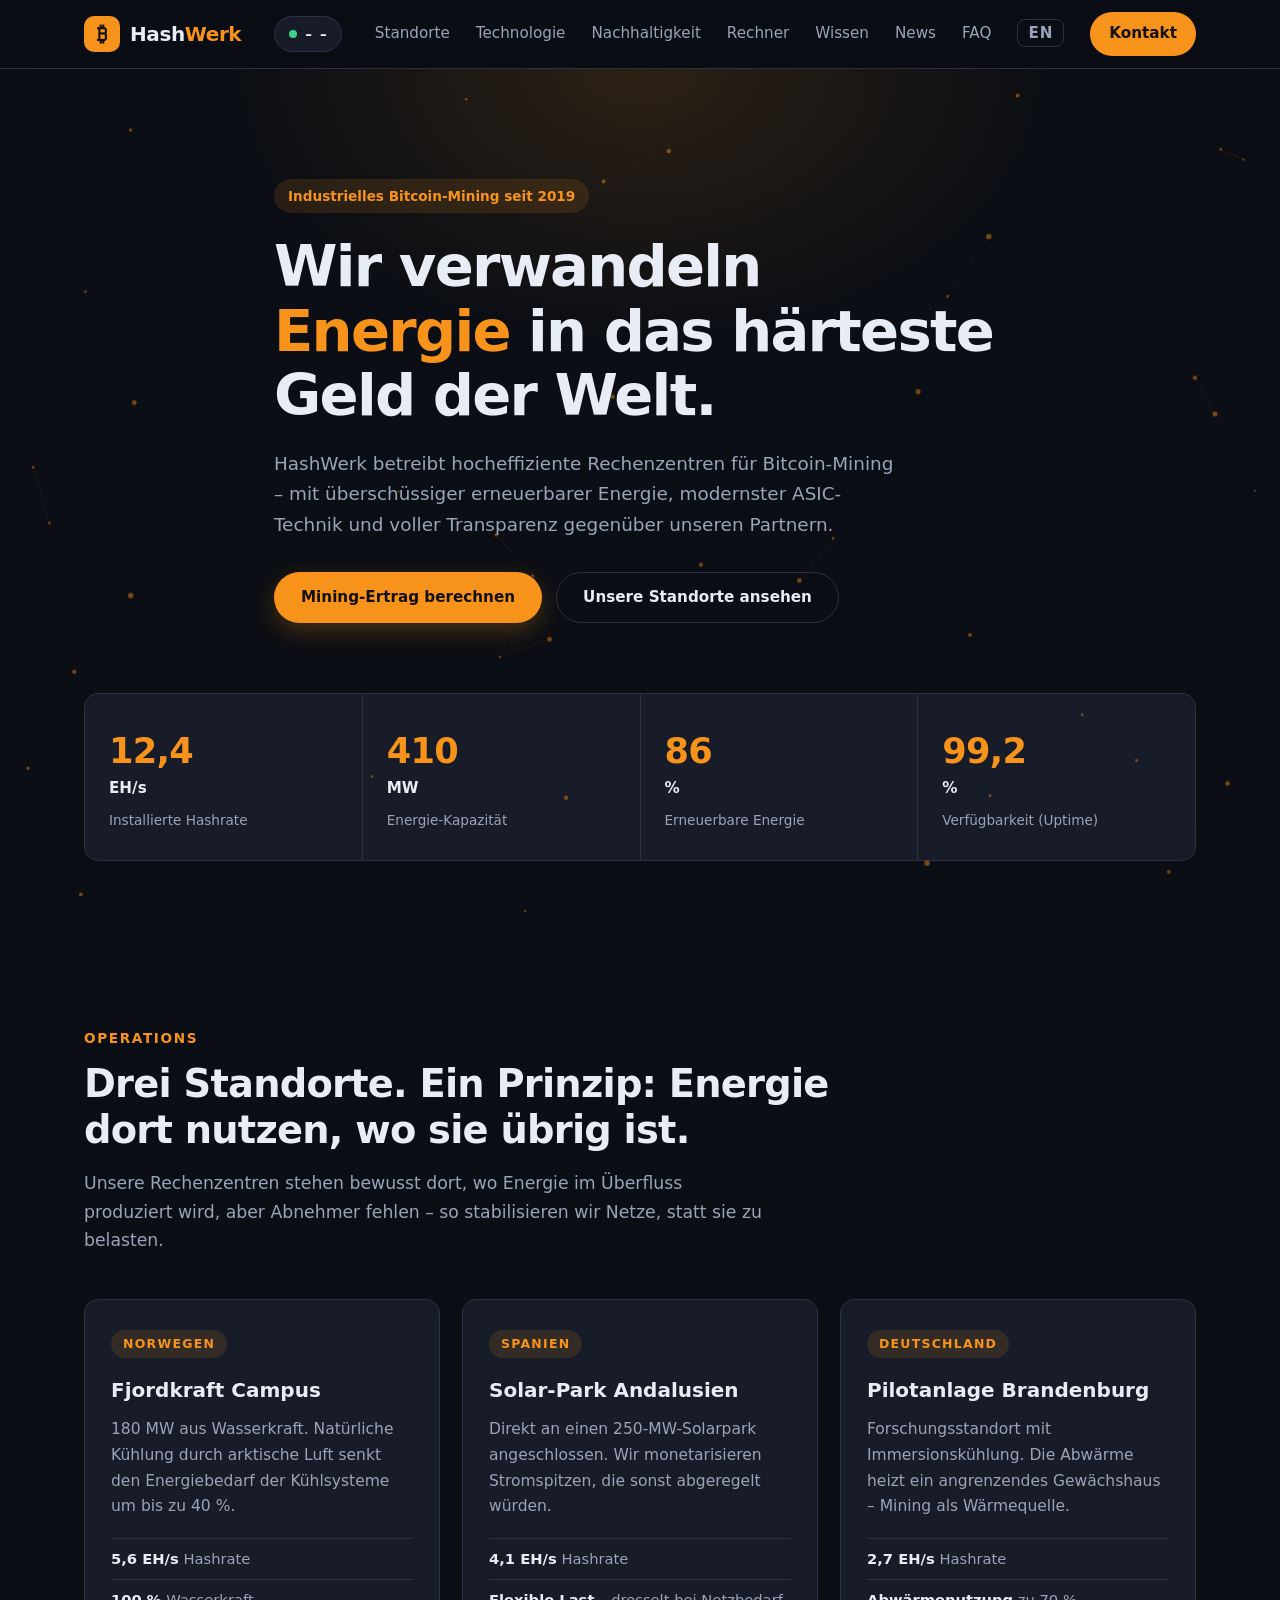
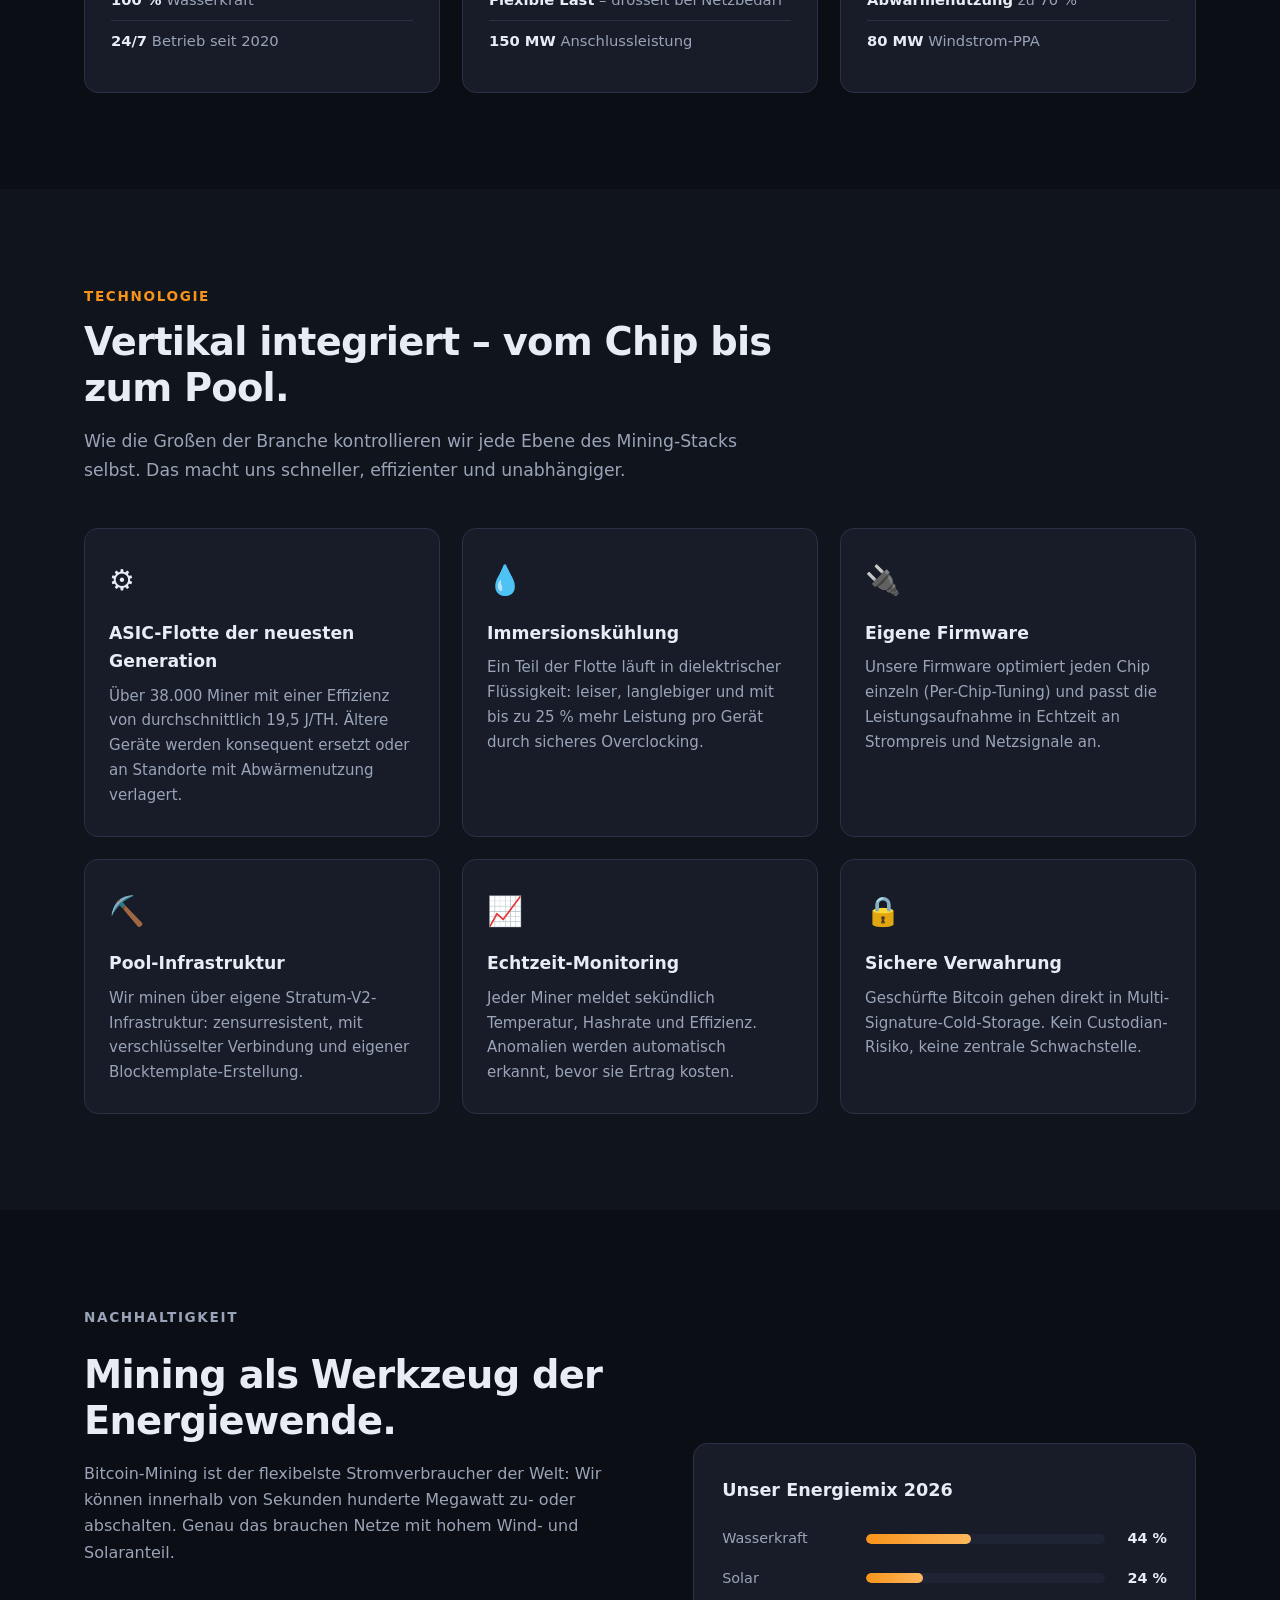
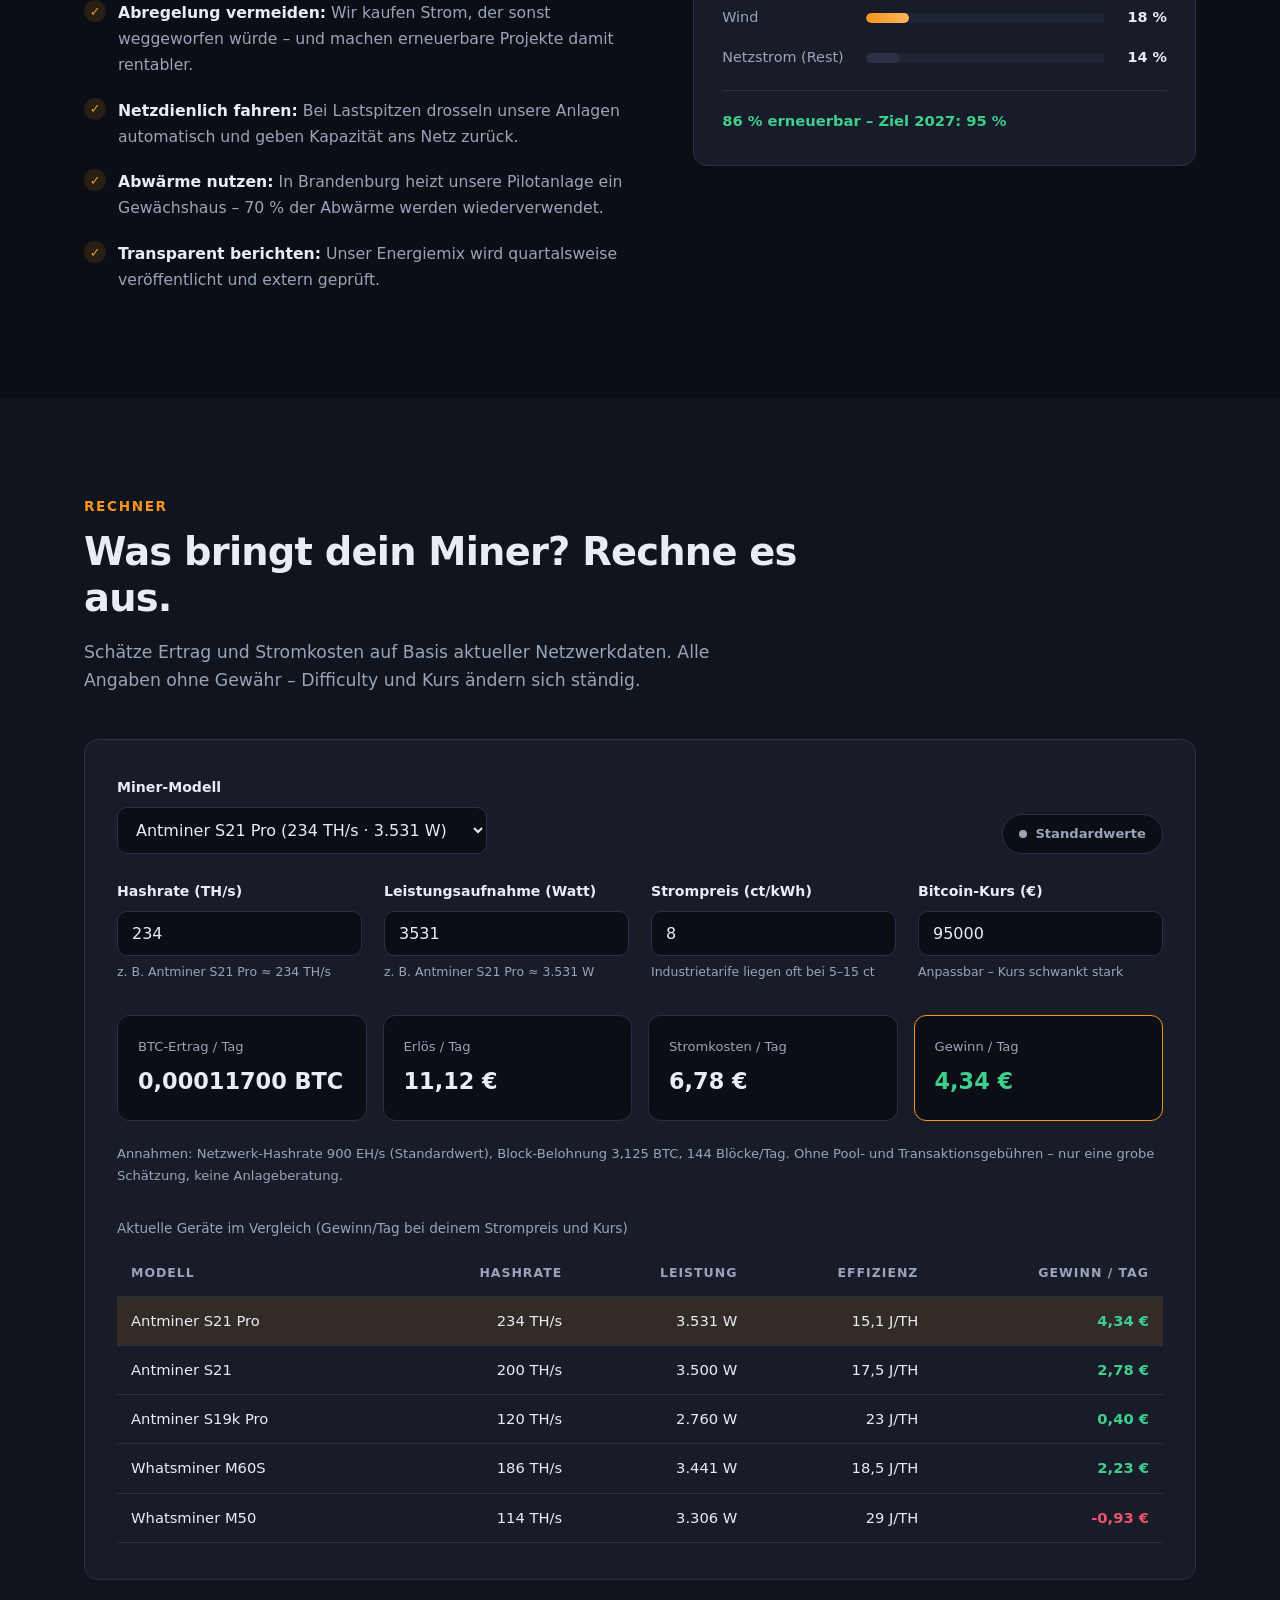
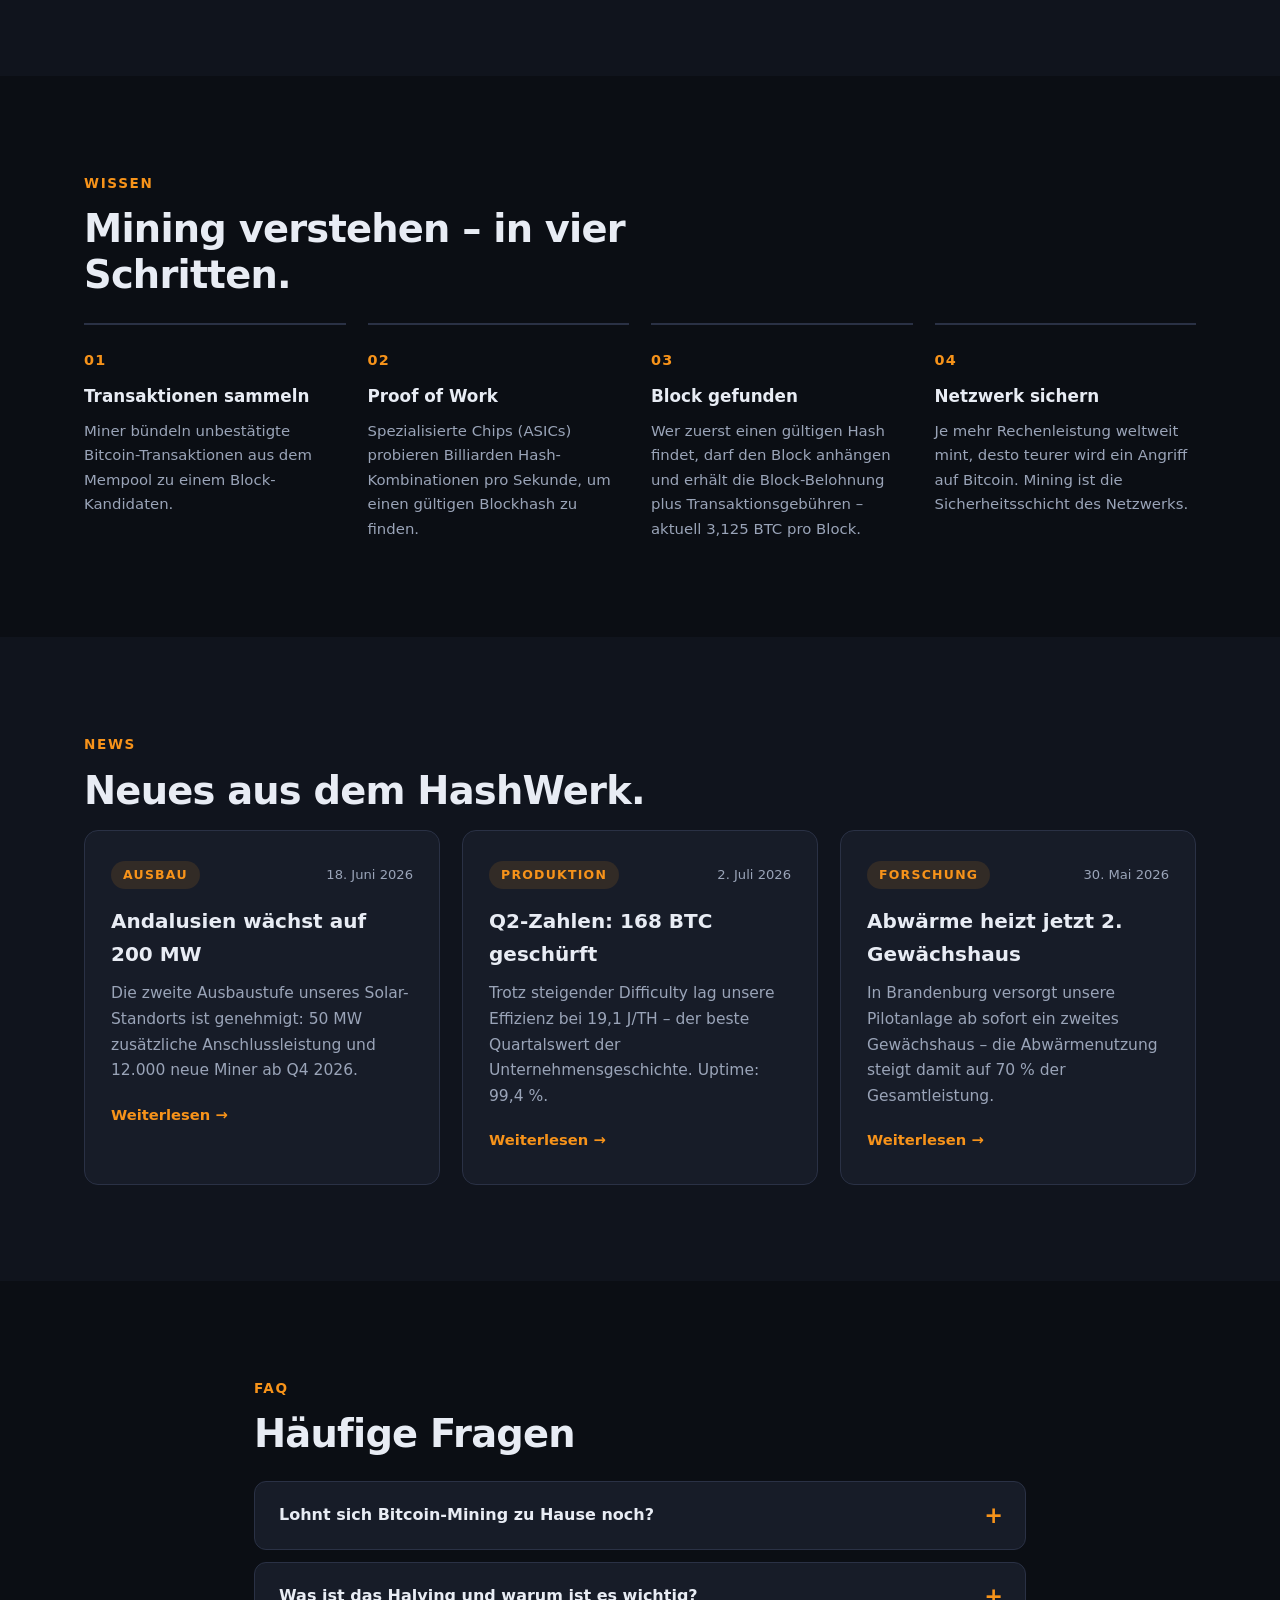
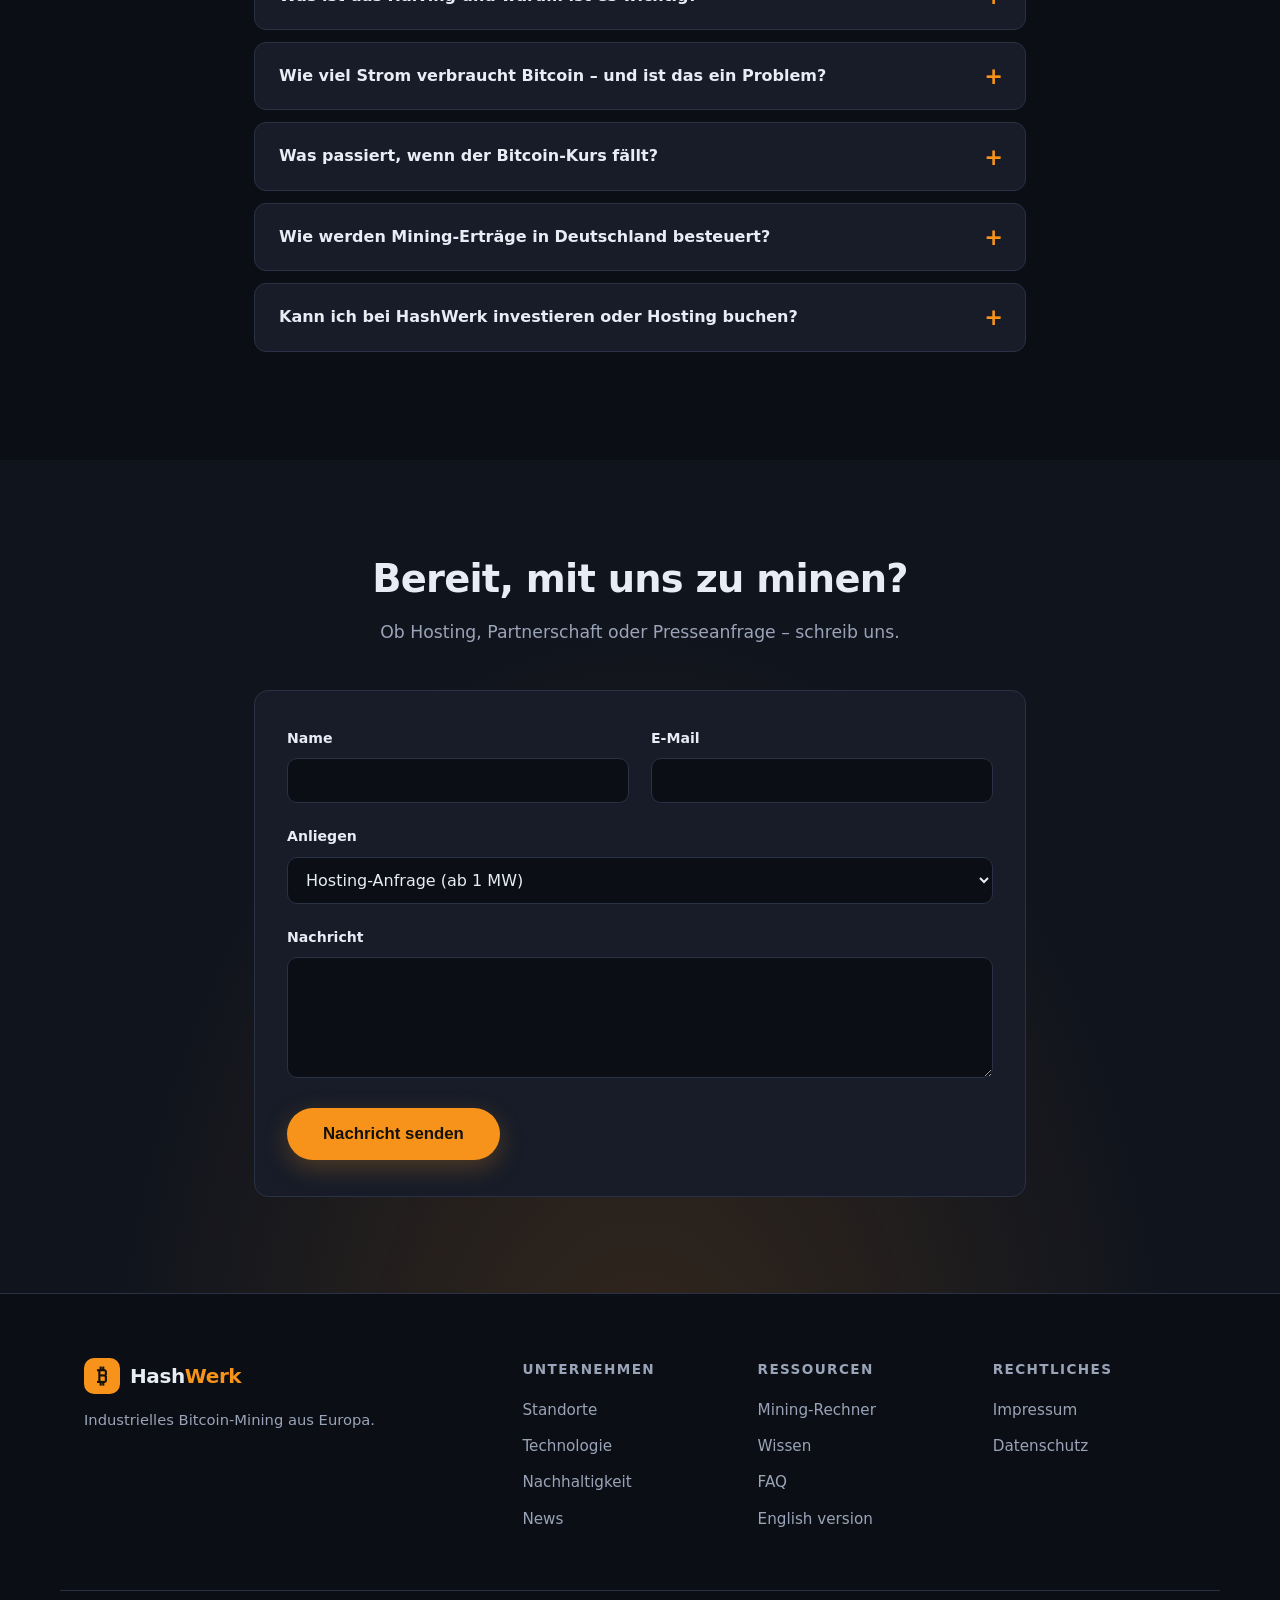
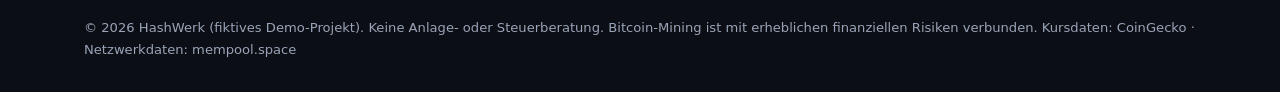
==== commit 7af9031d: "Ausbau-Stufe 2: Live-Daten, Rechner-Presets, News, Formular, EN-Version, SEO, Pages-Deploy - Live-BT" ====
--- a/index.html
+++ b/index.html
@@ -3,9 +3,59 @@
 <head>
   <meta charset="UTF-8">
   <meta name="viewport" content="width=device-width, initial-scale=1.0">
-  <meta name="description" content="HashWerk – Industrielles Bitcoin-Mining aus Europa. Effizient, transparent und mit erneuerbarer Energie betrieben.">
   <title>HashWerk – Industrielles Bitcoin-Mining</title>
-  <link rel="preconnect" href="https://fonts.googleapis.com">
+  <meta name="description" content="HashWerk – Industrielles Bitcoin-Mining aus Europa. Effizient, transparent und mit erneuerbarer Energie betrieben. Mit Live-Kursen und Mining-Rechner.">
+
+  <!-- SEO / Social -->
+  <link rel="canonical" href="https://claudehd.github.io/Projekt01/">
+  <link rel="alternate" hreflang="de" href="https://claudehd.github.io/Projekt01/">
+  <link rel="alternate" hreflang="en" href="https://claudehd.github.io/Projekt01/en/">
+  <meta property="og:type" content="website">
+  <meta property="og:site_name" content="HashWerk">
+  <meta property="og:title" content="HashWerk – Industrielles Bitcoin-Mining">
+  <meta property="og:description" content="Wir verwandeln Energie in das härteste Geld der Welt. Live-Kurse, Mining-Rechner und Einblicke in unsere Standorte.">
+  <meta property="og:url" content="https://claudehd.github.io/Projekt01/">
+  <meta property="og:image" content="https://claudehd.github.io/Projekt01/assets/og-image.png">
+  <meta property="og:locale" content="de_DE">
+  <meta name="twitter:card" content="summary_large_image">
+  <meta name="twitter:title" content="HashWerk – Industrielles Bitcoin-Mining">
+  <meta name="twitter:description" content="Wir verwandeln Energie in das härteste Geld der Welt.">
+  <meta name="twitter:image" content="https://claudehd.github.io/Projekt01/assets/og-image.png">
+
+  <script type="application/ld+json">
+  {
+    "@context": "https://schema.org",
+    "@type": "Organization",
+    "name": "HashWerk",
+    "url": "https://claudehd.github.io/Projekt01/",
+    "logo": "https://claudehd.github.io/Projekt01/assets/og-image.png",
+    "description": "Fiktives industrielles Bitcoin-Mining-Unternehmen aus Europa (Demo-Projekt)."
+  }
+  </script>
+  <script type="application/ld+json">
+  {
+    "@context": "https://schema.org",
+    "@type": "FAQPage",
+    "mainEntity": [
+      {
+        "@type": "Question",
+        "name": "Lohnt sich Bitcoin-Mining zu Hause noch?",
+        "acceptedAnswer": { "@type": "Answer", "text": "In den meisten Fällen nicht mit deutschem Haushaltsstrom (~30 ct/kWh). Profitables Mining braucht Strompreise unter etwa 10–12 ct/kWh, effiziente Hardware und gute Kühlung." }
+      },
+      {
+        "@type": "Question",
+        "name": "Was ist das Halving und warum ist es wichtig?",
+        "acceptedAnswer": { "@type": "Answer", "text": "Etwa alle vier Jahre halbiert sich die Block-Belohnung. Seit dem Halving 2024 erhalten Miner 3,125 BTC pro Block. Das verknappt das Angebot planmäßig." }
+      },
+      {
+        "@type": "Question",
+        "name": "Wie viel Strom verbraucht Bitcoin?",
+        "acceptedAnswer": { "@type": "Answer", "text": "Das Bitcoin-Netzwerk verbraucht global grob 150–200 TWh pro Jahr. Ein wachsender Anteil stammt aus erneuerbarer oder anderweitig ungenutzter Energie." }
+      }
+    ]
+  }
+  </script>
+
   <link rel="stylesheet" href="css/style.css">
   <link rel="icon" href="data:image/svg+xml,<svg xmlns='http://www.w3.org/2000/svg' viewBox='0 0 100 100'><text y='.9em' font-size='90'>&#9889;</text></svg>">
 </head>
@@ -18,6 +68,11 @@
         <span class="brand-mark">&#8383;</span>
         <span class="brand-name">Hash<em>Werk</em></span>
       </a>
+      <div class="ticker" id="ticker" hidden>
+        <span class="ticker-dot" aria-hidden="true"></span>
+        <span class="ticker-price" id="ticker-price">–</span>
+        <span class="ticker-change" id="ticker-change">–</span>
+      </div>
       <button class="nav-toggle" aria-label="Menü öffnen" aria-expanded="false">
         <span></span><span></span><span></span>
       </button>
@@ -27,7 +82,9 @@
         <li><a href="#nachhaltigkeit">Nachhaltigkeit</a></li>
         <li><a href="#rechner">Rechner</a></li>
         <li><a href="#wissen">Wissen</a></li>
+        <li><a href="#news">News</a></li>
         <li><a href="#faq">FAQ</a></li>
+        <li><a href="en/" class="lang-switch" lang="en" hreflang="en">EN</a></li>
         <li><a href="#kontakt" class="btn btn-small">Kontakt</a></li>
       </ul>
     </nav>
@@ -37,6 +94,7 @@
 
     <!-- ===== Hero ===== -->
     <section class="hero">
+      <canvas class="hero-canvas" id="hero-canvas" aria-hidden="true"></canvas>
       <div class="hero-glow" aria-hidden="true"></div>
       <div class="container hero-inner">
         <p class="hero-kicker">Industrielles Bitcoin-Mining seit 2019</p>
@@ -208,15 +266,29 @@
           Alle Angaben ohne Gewähr – Difficulty und Kurs ändern sich ständig.
         </p>
         <div class="calc">
+          <div class="calc-toolbar">
+            <div class="calc-field calc-preset">
+              <label for="calc-miner">Miner-Modell</label>
+              <select id="calc-miner">
+                <option value="custom">Eigene Werte</option>
+                <option value="234,3531" selected>Antminer S21 Pro (234 TH/s · 3.531 W)</option>
+                <option value="200,3500">Antminer S21 (200 TH/s · 3.500 W)</option>
+                <option value="120,2760">Antminer S19k Pro (120 TH/s · 2.760 W)</option>
+                <option value="186,3441">Whatsminer M60S (186 TH/s · 3.441 W)</option>
+                <option value="114,3306">Whatsminer M50 (114 TH/s · 3.306 W)</option>
+              </select>
+            </div>
+            <span class="badge" id="data-badge" data-state="fallback">Standardwerte</span>
+          </div>
           <form class="calc-form" id="calc-form">
             <div class="calc-field">
               <label for="calc-hashrate">Hashrate (TH/s)</label>
-              <input type="number" id="calc-hashrate" value="200" min="0" step="1">
+              <input type="number" id="calc-hashrate" value="234" min="0" step="1">
               <small>z. B. Antminer S21 Pro ≈ 234 TH/s</small>
             </div>
             <div class="calc-field">
               <label for="calc-power">Leistungsaufnahme (Watt)</label>
-              <input type="number" id="calc-power" value="3500" min="0" step="10">
+              <input type="number" id="calc-power" value="3531" min="0" step="10">
               <small>z. B. Antminer S21 Pro ≈ 3.531 W</small>
             </div>
             <div class="calc-field">
@@ -227,7 +299,7 @@
             <div class="calc-field">
               <label for="calc-btc">Bitcoin-Kurs (€)</label>
               <input type="number" id="calc-btc" value="95000" min="0" step="100">
-              <small>Anpassbar – Kurs schwankt stark</small>
+              <small id="calc-btc-hint">Anpassbar – Kurs schwankt stark</small>
             </div>
           </form>
           <div class="calc-results" id="calc-results" aria-live="polite">
@@ -249,6 +321,22 @@
             </div>
           </div>
           <p class="calc-note" id="calc-note"></p>
+
+          <div class="table-wrap">
+            <table class="miner-table" id="miner-table">
+              <caption>Aktuelle Geräte im Vergleich (Gewinn/Tag bei deinem Strompreis und Kurs)</caption>
+              <thead>
+                <tr>
+                  <th>Modell</th>
+                  <th>Hashrate</th>
+                  <th>Leistung</th>
+                  <th>Effizienz</th>
+                  <th>Gewinn / Tag</th>
+                </tr>
+              </thead>
+              <tbody><!-- wird per JS befüllt --></tbody>
+            </table>
+          </div>
         </div>
       </div>
     </section>
@@ -283,8 +371,36 @@
       </div>
     </section>
 
+    <!-- ===== News ===== -->
+    <section class="section section-alt" id="news">
+      <div class="container">
+        <p class="section-kicker">News</p>
+        <h2>Neues aus dem HashWerk.</h2>
+        <div class="card-grid">
+          <article class="card news-card">
+            <div class="news-meta"><span class="card-tag">Ausbau</span><time datetime="2026-06-18">18. Juni 2026</time></div>
+            <h3>Andalusien wächst auf 200 MW</h3>
+            <p>Die zweite Ausbaustufe unseres Solar-Standorts ist genehmigt: 50 MW zusätzliche Anschlussleistung und 12.000 neue Miner ab Q4 2026.</p>
+            <span class="news-link">Weiterlesen &rarr;</span>
+          </article>
+          <article class="card news-card">
+            <div class="news-meta"><span class="card-tag">Produktion</span><time datetime="2026-07-02">2. Juli 2026</time></div>
+            <h3>Q2-Zahlen: 168 BTC geschürft</h3>
+            <p>Trotz steigender Difficulty lag unsere Effizienz bei 19,1 J/TH – der beste Quartalswert der Unternehmensgeschichte. Uptime: 99,4&nbsp;%.</p>
+            <span class="news-link">Weiterlesen &rarr;</span>
+          </article>
+          <article class="card news-card">
+            <div class="news-meta"><span class="card-tag">Forschung</span><time datetime="2026-05-30">30. Mai 2026</time></div>
+            <h3>Abwärme heizt jetzt 2. Gewächshaus</h3>
+            <p>In Brandenburg versorgt unsere Pilotanlage ab sofort ein zweites Gewächshaus – die Abwärmenutzung steigt damit auf 70 % der Gesamtleistung.</p>
+            <span class="news-link">Weiterlesen &rarr;</span>
+          </article>
+        </div>
+      </div>
+    </section>
+
     <!-- ===== FAQ ===== -->
-    <section class="section section-alt" id="faq">
+    <section class="section" id="faq">
       <div class="container container-narrow">
         <p class="section-kicker">FAQ</p>
         <h2>Häufige Fragen</h2>
@@ -317,14 +433,42 @@
       </div>
     </section>
 
-    <!-- ===== CTA / Kontakt ===== -->
+    <!-- ===== Kontakt ===== -->
     <section class="section cta" id="kontakt">
-      <div class="container container-narrow center">
-        <h2>Bereit, mit uns zu minen?</h2>
-        <p class="section-intro">
-          Ob Hosting, Partnerschaft oder Presseanfrage – schreib uns.
-        </p>
-        <a href="mailto:kontakt@hashwerk.example" class="btn btn-primary btn-large">kontakt@hashwerk.example</a>
+      <div class="container container-narrow">
+        <div class="center">
+          <h2>Bereit, mit uns zu minen?</h2>
+          <p class="section-intro">Ob Hosting, Partnerschaft oder Presseanfrage – schreib uns.</p>
+        </div>
+        <form class="contact-form" id="contact-form" novalidate>
+          <div class="form-row">
+            <div class="calc-field">
+              <label for="contact-name">Name</label>
+              <input type="text" id="contact-name" name="name" required autocomplete="name">
+            </div>
+            <div class="calc-field">
+              <label for="contact-email">E-Mail</label>
+              <input type="email" id="contact-email" name="email" required autocomplete="email">
+            </div>
+          </div>
+          <div class="calc-field">
+            <label for="contact-topic">Anliegen</label>
+            <select id="contact-topic" name="topic">
+              <option value="hosting">Hosting-Anfrage (ab 1 MW)</option>
+              <option value="partnerschaft">Hashrate-Partnerschaft</option>
+              <option value="presse">Presse</option>
+              <option value="sonstiges">Sonstiges</option>
+            </select>
+          </div>
+          <div class="calc-field">
+            <label for="contact-message">Nachricht</label>
+            <textarea id="contact-message" name="message" rows="5" required></textarea>
+          </div>
+          <div class="form-footer">
+            <button type="submit" class="btn btn-primary btn-large">Nachricht senden</button>
+            <p class="form-status" id="form-status" role="status"></p>
+          </div>
+        </form>
       </div>
     </section>
 
@@ -346,6 +490,7 @@
           <li><a href="#operations">Standorte</a></li>
           <li><a href="#technologie">Technologie</a></li>
           <li><a href="#nachhaltigkeit">Nachhaltigkeit</a></li>
+          <li><a href="#news">News</a></li>
         </ul>
       </div>
       <div>
@@ -354,19 +499,19 @@
           <li><a href="#rechner">Mining-Rechner</a></li>
           <li><a href="#wissen">Wissen</a></li>
           <li><a href="#faq">FAQ</a></li>
+          <li><a href="en/" lang="en" hreflang="en">English version</a></li>
         </ul>
       </div>
       <div>
         <h4>Rechtliches</h4>
         <ul>
-          <li><a href="#">Impressum</a></li>
-          <li><a href="#">Datenschutz</a></li>
-          <li><a href="#">Risikohinweise</a></li>
+          <li><a href="impressum.html">Impressum</a></li>
+          <li><a href="datenschutz.html">Datenschutz</a></li>
         </ul>
       </div>
     </div>
     <div class="container footer-bottom">
-      <p>© 2026 HashWerk (fiktives Demo-Projekt). Keine Anlage- oder Steuerberatung. Bitcoin-Mining ist mit erheblichen finanziellen Risiken verbunden.</p>
+      <p>© 2026 HashWerk (fiktives Demo-Projekt). Keine Anlage- oder Steuerberatung. Bitcoin-Mining ist mit erheblichen finanziellen Risiken verbunden. Kursdaten: CoinGecko · Netzwerkdaten: mempool.space</p>
     </div>
   </footer>
 
--- a/css/style.css
+++ b/css/style.css
@@ -94,6 +94,43 @@
 }
 .nav-links a:not(.btn):hover { color: var(--text); }
 
+/* Live-Ticker */
+.ticker {
+  display: flex;
+  align-items: center;
+  gap: 8px;
+  padding: 6px 14px;
+  border: 1px solid var(--border);
+  border-radius: 999px;
+  background: var(--surface);
+  font-size: 0.85rem;
+  font-variant-numeric: tabular-nums;
+}
+.ticker-dot {
+  width: 8px;
+  height: 8px;
+  border-radius: 50%;
+  background: var(--green);
+  animation: pulse-dot 2s ease-in-out infinite;
+}
+@keyframes pulse-dot {
+  0%, 100% { opacity: 1; }
+  50% { opacity: 0.35; }
+}
+.ticker-price { font-weight: 700; }
+.ticker-change { font-weight: 600; }
+.ticker-change.up { color: var(--green); }
+.ticker-change.down { color: var(--red); }
+
+.lang-switch {
+  font-weight: 700;
+  letter-spacing: 0.06em;
+  border: 1px solid var(--border);
+  border-radius: 8px;
+  padding: 4px 10px;
+}
+.nav-links a.lang-switch:hover { border-color: var(--accent); }
+
 .nav-toggle {
   display: none;
   flex-direction: column;
@@ -145,6 +182,13 @@
   padding: 110px 0 70px;
   overflow: hidden;
 }
+.hero-canvas {
+  position: absolute;
+  inset: 0;
+  width: 100%;
+  height: 100%;
+  pointer-events: none;
+}
 .hero-glow {
   position: absolute;
   top: -300px;
@@ -154,6 +198,16 @@
   height: 600px;
   background: radial-gradient(ellipse at center, rgba(247, 147, 26, 0.14), transparent 65%);
   pointer-events: none;
+  animation: glow-pulse 7s ease-in-out infinite;
+}
+@keyframes glow-pulse {
+  0%, 100% { opacity: 0.8; transform: translateX(-50%) scale(1); }
+  50% { opacity: 1.15; transform: translateX(-50%) scale(1.08); }
+}
+@media (prefers-reduced-motion: reduce) {
+  .hero-glow, .ticker-dot { animation: none; }
+  .bar-fill { animation: none; }
+  html { scroll-behavior: auto; }
 }
 .hero-inner {
   position: relative;
@@ -381,6 +435,59 @@
   border-radius: var(--radius);
   padding: 36px 32px;
 }
+.calc-toolbar {
+  display: flex;
+  align-items: flex-end;
+  justify-content: space-between;
+  gap: 20px;
+  flex-wrap: wrap;
+  margin-bottom: 26px;
+}
+.calc-preset { min-width: 320px; }
+.calc select,
+.contact-form select {
+  width: 100%;
+  padding: 12px 14px;
+  border-radius: 10px;
+  border: 1px solid var(--border);
+  background: var(--bg);
+  color: var(--text);
+  font-size: 1rem;
+  font-family: inherit;
+}
+.calc select:focus,
+.contact-form select:focus {
+  outline: none;
+  border-color: var(--accent);
+  box-shadow: 0 0 0 3px var(--accent-soft);
+}
+.badge {
+  display: inline-flex;
+  align-items: center;
+  gap: 8px;
+  padding: 8px 16px;
+  border-radius: 999px;
+  font-size: 0.82rem;
+  font-weight: 700;
+  border: 1px solid var(--border);
+  color: var(--text-muted);
+  background: var(--bg);
+}
+.badge::before {
+  content: "";
+  width: 8px;
+  height: 8px;
+  border-radius: 50%;
+  background: var(--text-muted);
+}
+.badge[data-state="live"] {
+  color: var(--green);
+  border-color: rgba(62, 207, 142, 0.4);
+}
+.badge[data-state="live"]::before {
+  background: var(--green);
+  animation: pulse-dot 2s ease-in-out infinite;
+}
 .calc-form {
   display: grid;
   grid-template-columns: repeat(4, 1fr);
@@ -446,6 +553,42 @@
   font-size: 0.82rem;
   color: var(--text-muted);
 }
+
+/* Miner-Vergleichstabelle */
+.table-wrap {
+  margin-top: 30px;
+  overflow-x: auto;
+}
+.miner-table {
+  width: 100%;
+  border-collapse: collapse;
+  font-size: 0.92rem;
+  min-width: 560px;
+}
+.miner-table caption {
+  text-align: left;
+  font-size: 0.85rem;
+  color: var(--text-muted);
+  padding-bottom: 12px;
+}
+.miner-table th,
+.miner-table td {
+  padding: 12px 14px;
+  text-align: right;
+  border-bottom: 1px solid var(--border);
+  font-variant-numeric: tabular-nums;
+}
+.miner-table th:first-child,
+.miner-table td:first-child { text-align: left; }
+.miner-table th {
+  font-size: 0.78rem;
+  text-transform: uppercase;
+  letter-spacing: 0.08em;
+  color: var(--text-muted);
+}
+.miner-table td.positive { color: var(--green); font-weight: 700; }
+.miner-table td.negative { color: var(--red); font-weight: 700; }
+.miner-table tr.active td { background: var(--accent-soft); }
 
 /* ===== Steps (Wissen) ===== */
 .steps {
@@ -502,7 +645,23 @@
   font-size: 0.96rem;
 }
 
-/* ===== CTA ===== */
+/* ===== News ===== */
+.news-meta {
+  display: flex;
+  align-items: center;
+  justify-content: space-between;
+  gap: 12px;
+  margin-bottom: 16px;
+}
+.news-meta .card-tag { margin-bottom: 0; }
+.news-meta time { color: var(--text-muted); font-size: 0.82rem; }
+.news-link {
+  color: var(--accent);
+  font-weight: 600;
+  font-size: 0.92rem;
+}
+
+/* ===== CTA / Kontaktformular ===== */
 .cta {
   background:
     radial-gradient(ellipse at 50% 120%, rgba(247, 147, 26, 0.16), transparent 60%),
@@ -510,6 +669,77 @@
 }
 .cta h2 { margin-left: auto; margin-right: auto; }
 .cta .section-intro { margin-left: auto; margin-right: auto; }
+
+.contact-form {
+  margin-top: 20px;
+  background: var(--surface);
+  border: 1px solid var(--border);
+  border-radius: var(--radius);
+  padding: 36px 32px;
+  display: grid;
+  gap: 22px;
+}
+.form-row {
+  display: grid;
+  grid-template-columns: 1fr 1fr;
+  gap: 22px;
+}
+.contact-form textarea {
+  width: 100%;
+  padding: 12px 14px;
+  border-radius: 10px;
+  border: 1px solid var(--border);
+  background: var(--bg);
+  color: var(--text);
+  font-size: 1rem;
+  font-family: inherit;
+  resize: vertical;
+}
+.contact-form textarea:focus {
+  outline: none;
+  border-color: var(--accent);
+  box-shadow: 0 0 0 3px var(--accent-soft);
+}
+.contact-form input.invalid,
+.contact-form textarea.invalid { border-color: var(--red); }
+.form-footer {
+  display: flex;
+  align-items: center;
+  gap: 20px;
+  flex-wrap: wrap;
+}
+.form-footer .btn { border: none; }
+.form-status { font-size: 0.92rem; font-weight: 600; }
+.form-status.success { color: var(--green); }
+.form-status.error { color: var(--red); }
+
+/* ===== Scroll-Reveal ===== */
+.reveal {
+  opacity: 0;
+  transform: translateY(24px);
+  transition: opacity 0.6s ease, transform 0.6s ease;
+}
+.reveal.visible {
+  opacity: 1;
+  transform: none;
+}
+@media (prefers-reduced-motion: reduce) {
+  .reveal { opacity: 1; transform: none; transition: none; }
+}
+
+/* ===== Rechtsseiten (Impressum/Datenschutz) ===== */
+.legal { max-width: 780px; }
+.legal h1 { font-size: 2rem; margin-bottom: 24px; letter-spacing: -0.02em; }
+.legal h2 { font-size: 1.25rem; margin: 36px 0 12px; }
+.legal p, .legal li { color: var(--text-muted); margin-bottom: 12px; }
+.legal ul { list-style: disc; padding-left: 22px; }
+.legal .placeholder {
+  background: var(--accent-soft);
+  color: var(--accent);
+  padding: 2px 8px;
+  border-radius: 6px;
+  font-weight: 600;
+}
 
 /* ===== Footer ===== */
 .site-footer {
@@ -555,8 +785,14 @@
   .footer-grid { grid-template-columns: 1fr 1fr; }
 }
 
+@media (max-width: 780px) {
+  .ticker { display: none; }
+}
+
 @media (max-width: 640px) {
   .nav-toggle { display: flex; }
+  .form-row { grid-template-columns: 1fr; }
+  .calc-preset { min-width: 0; width: 100%; }
   .nav-links {
     position: absolute;
     top: 68px;
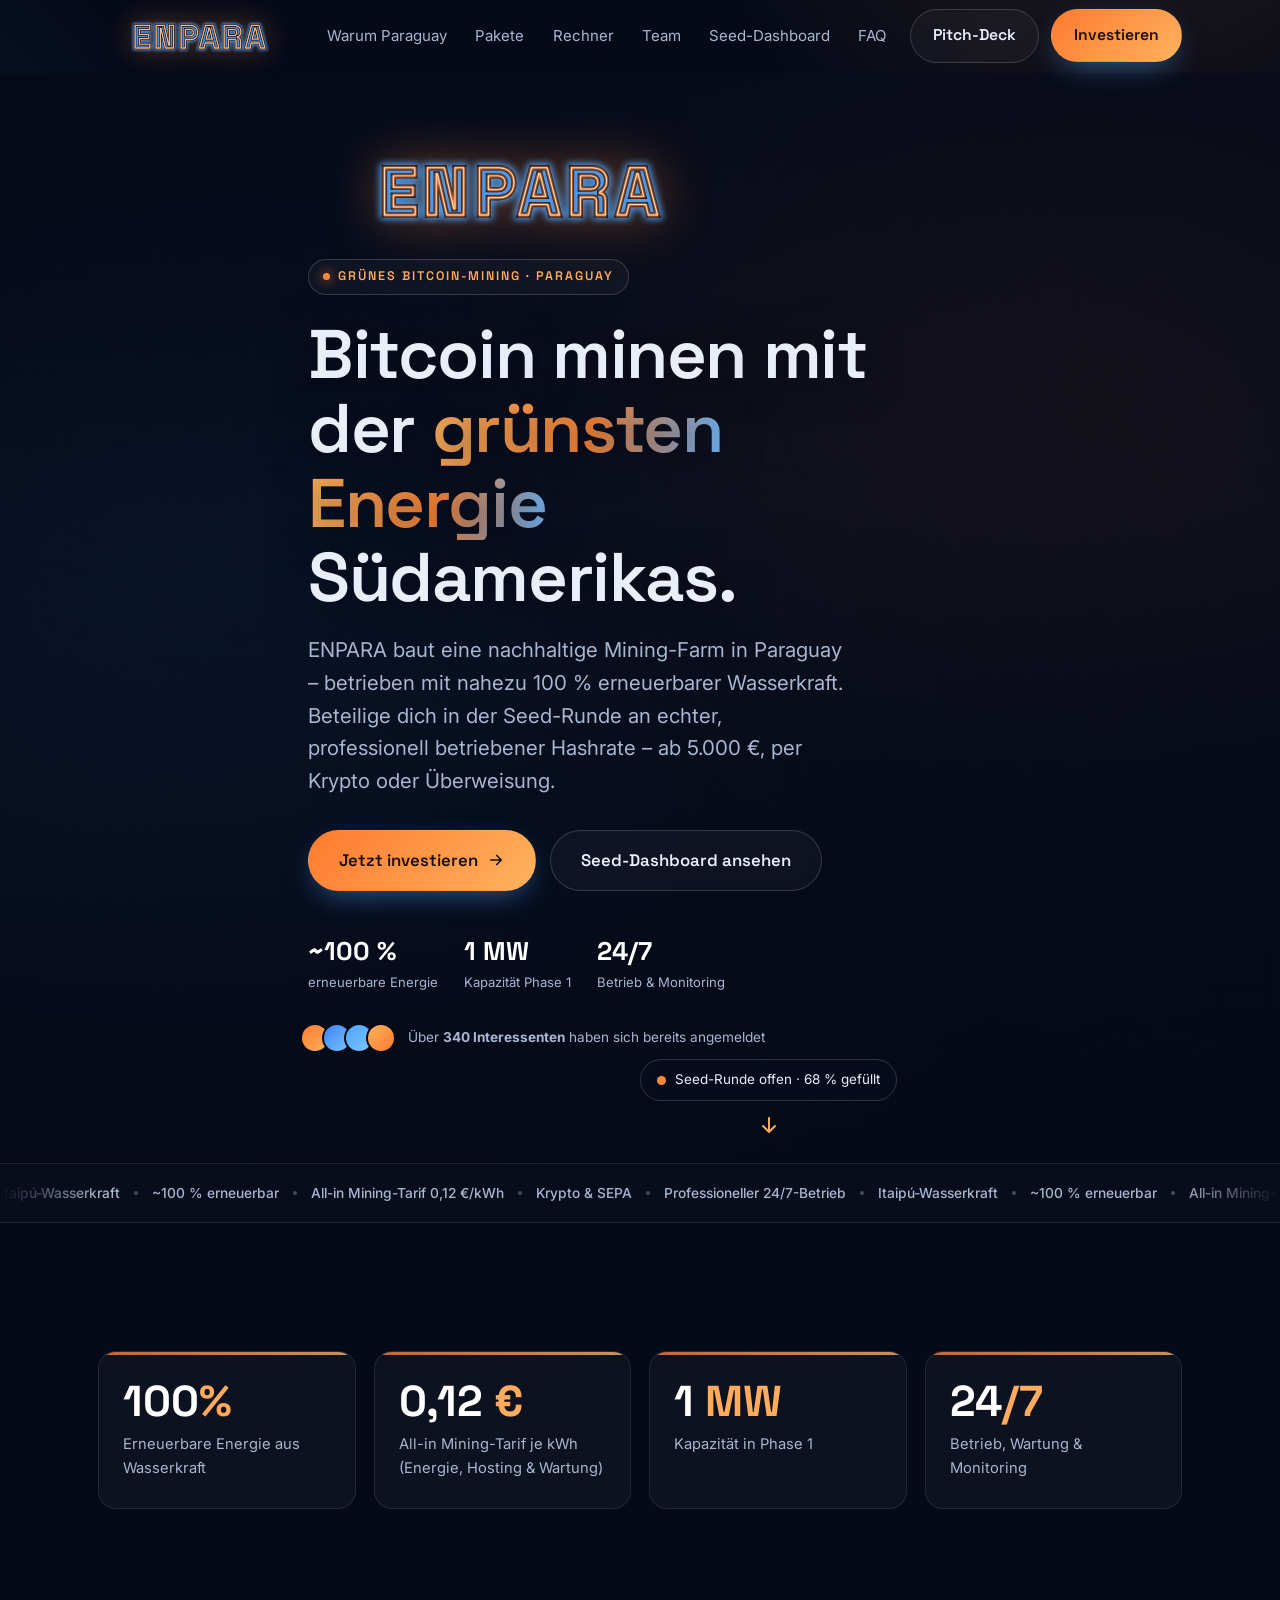
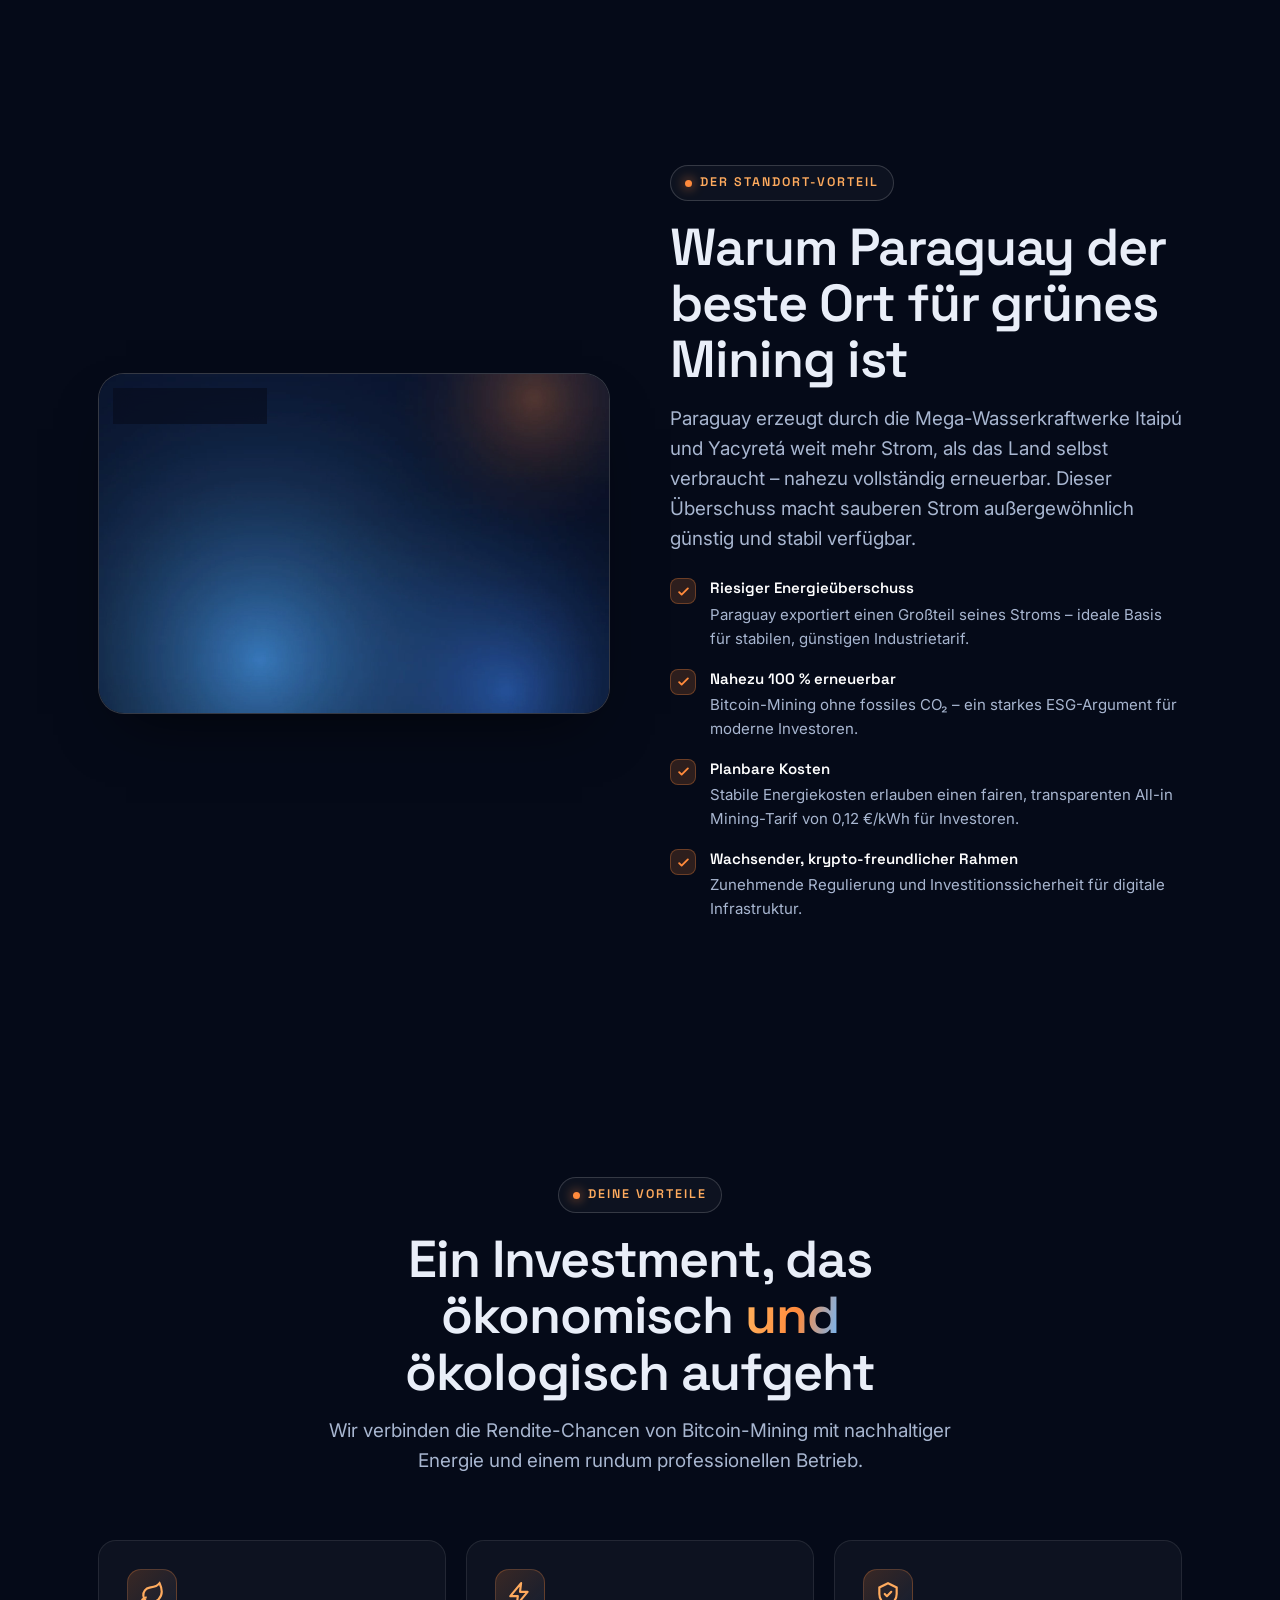
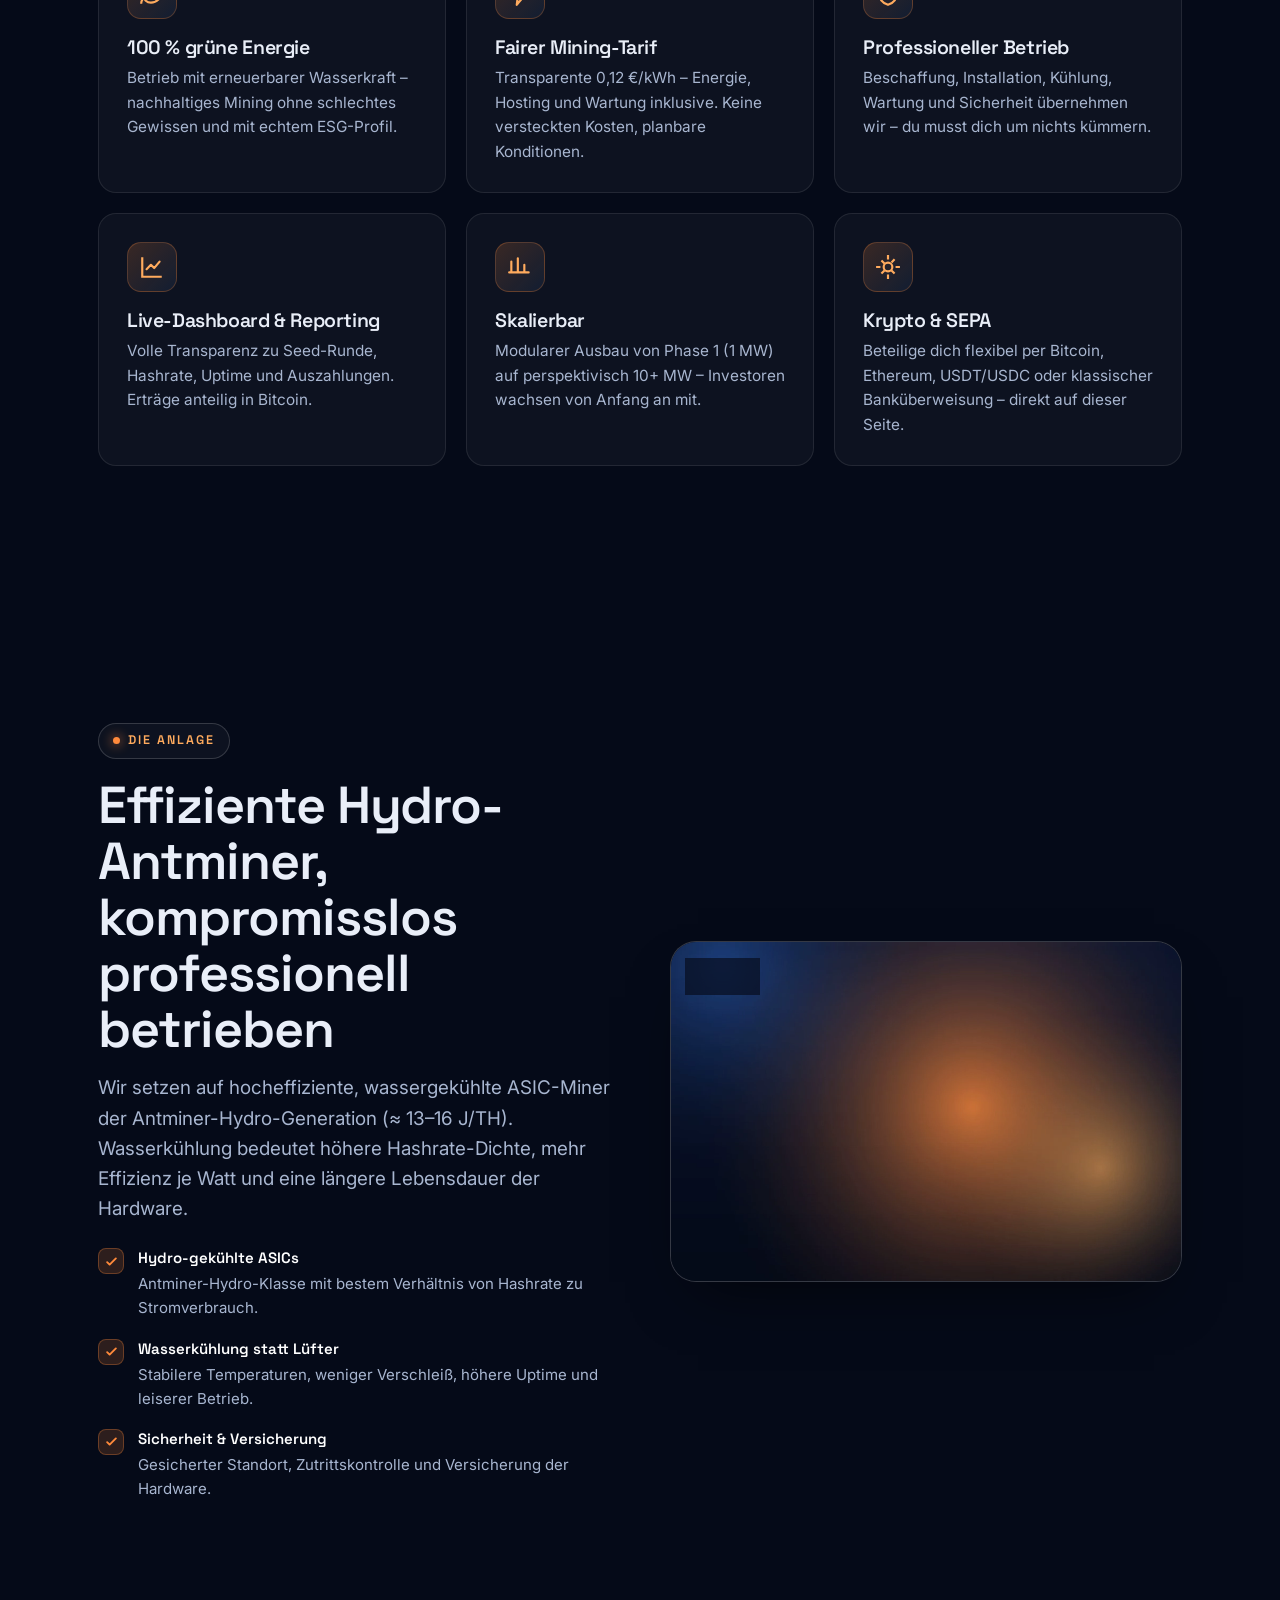
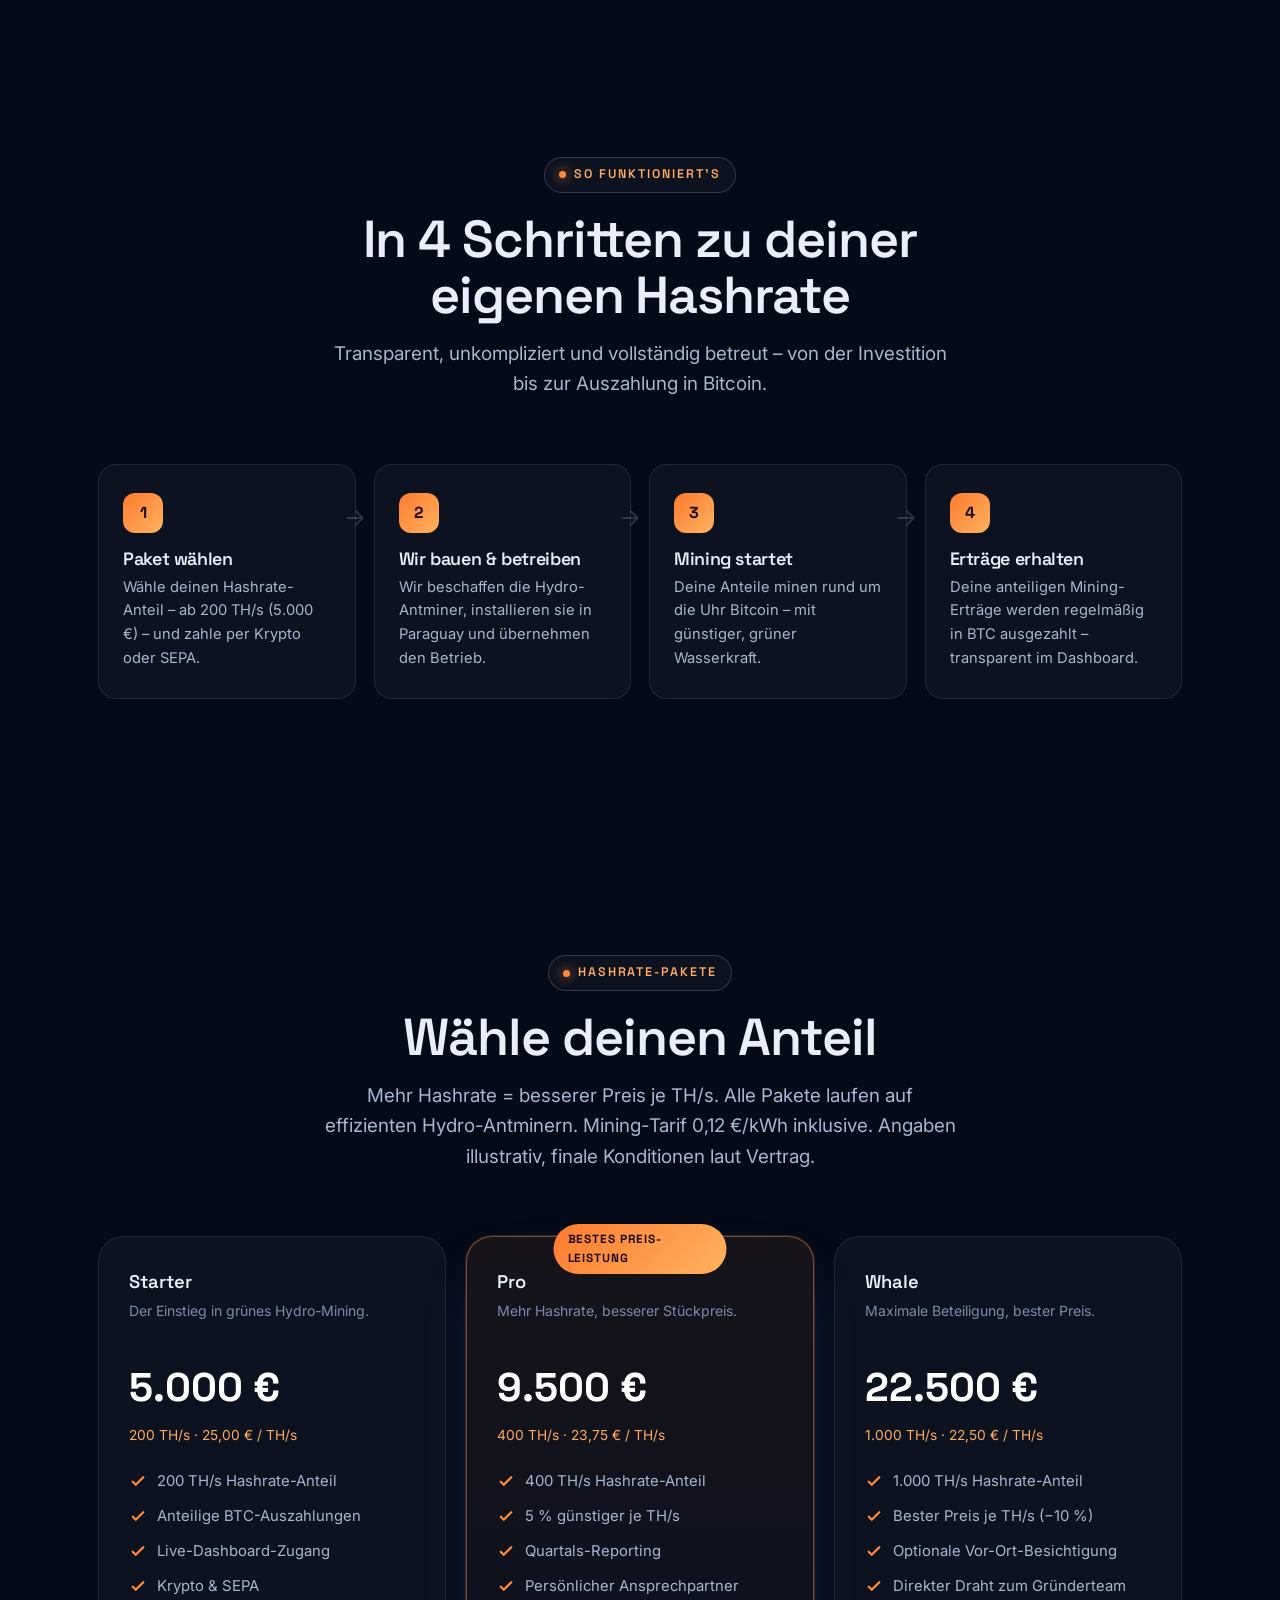
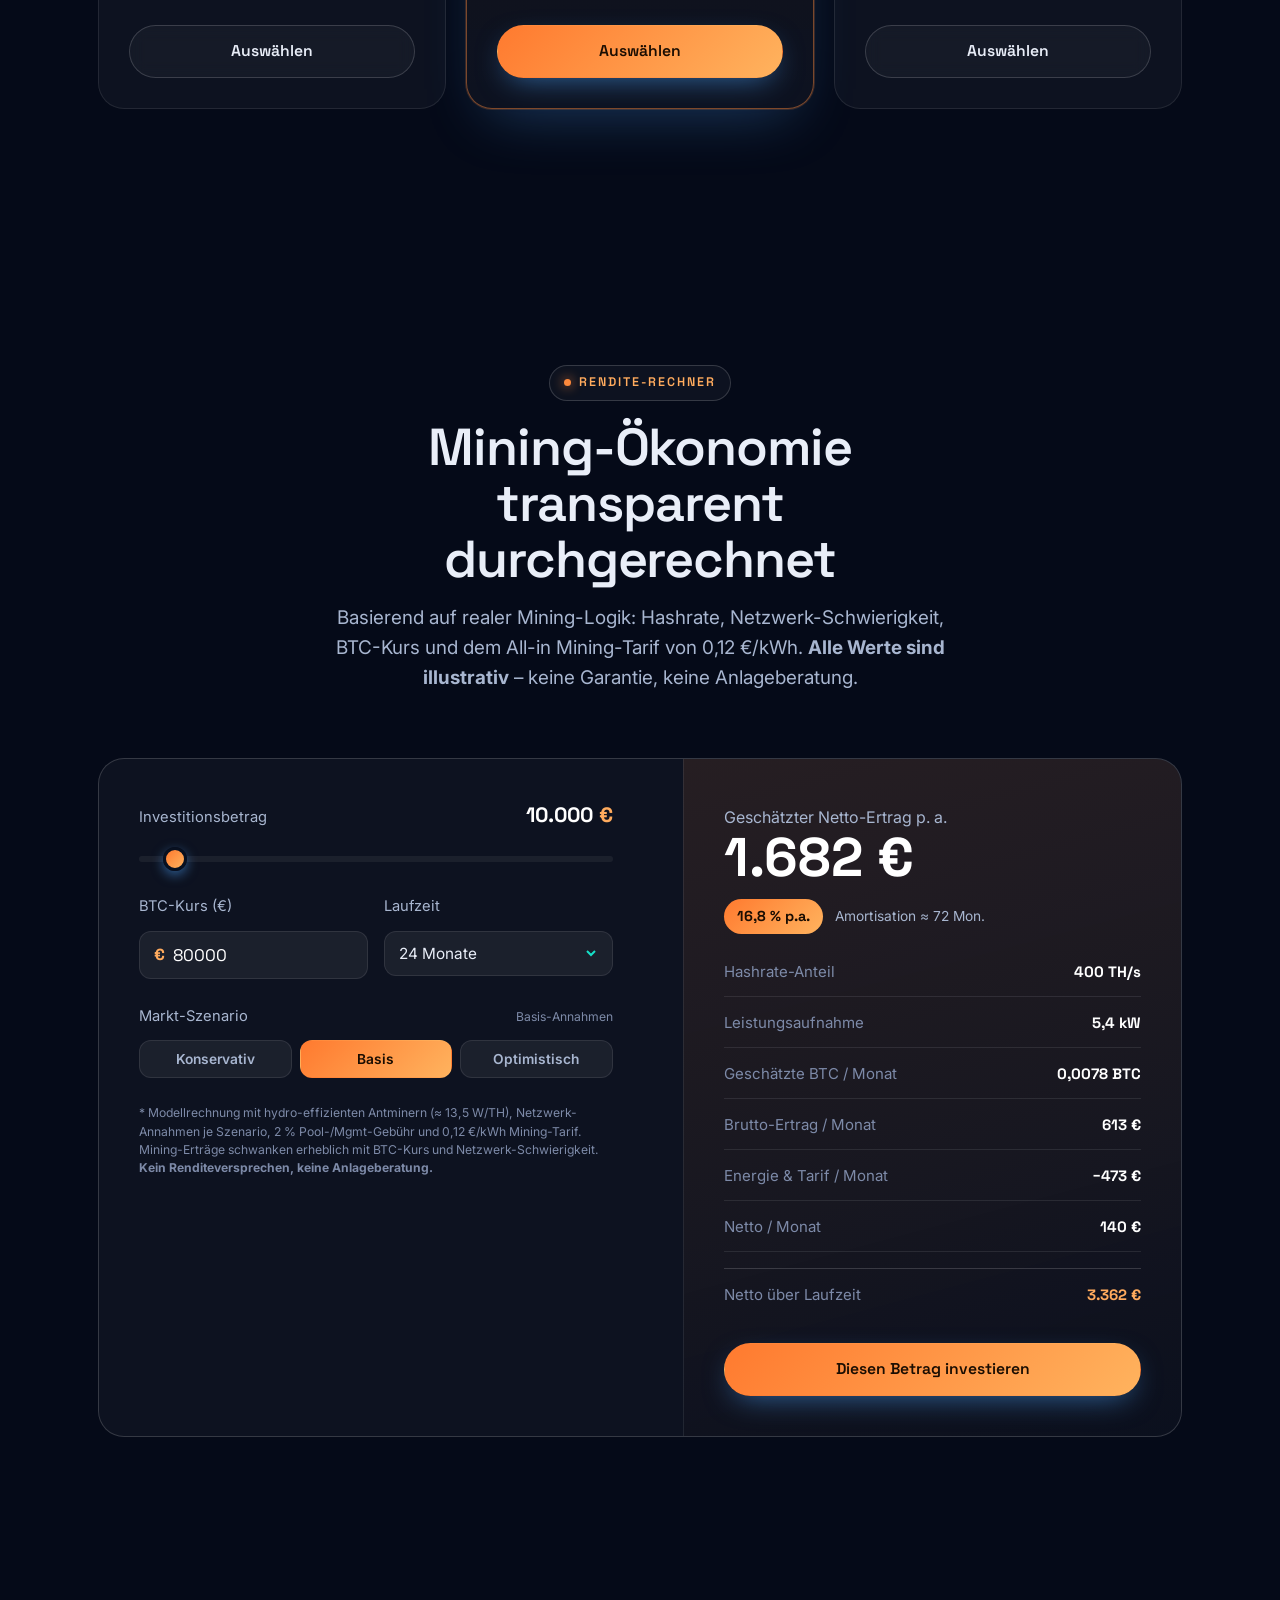
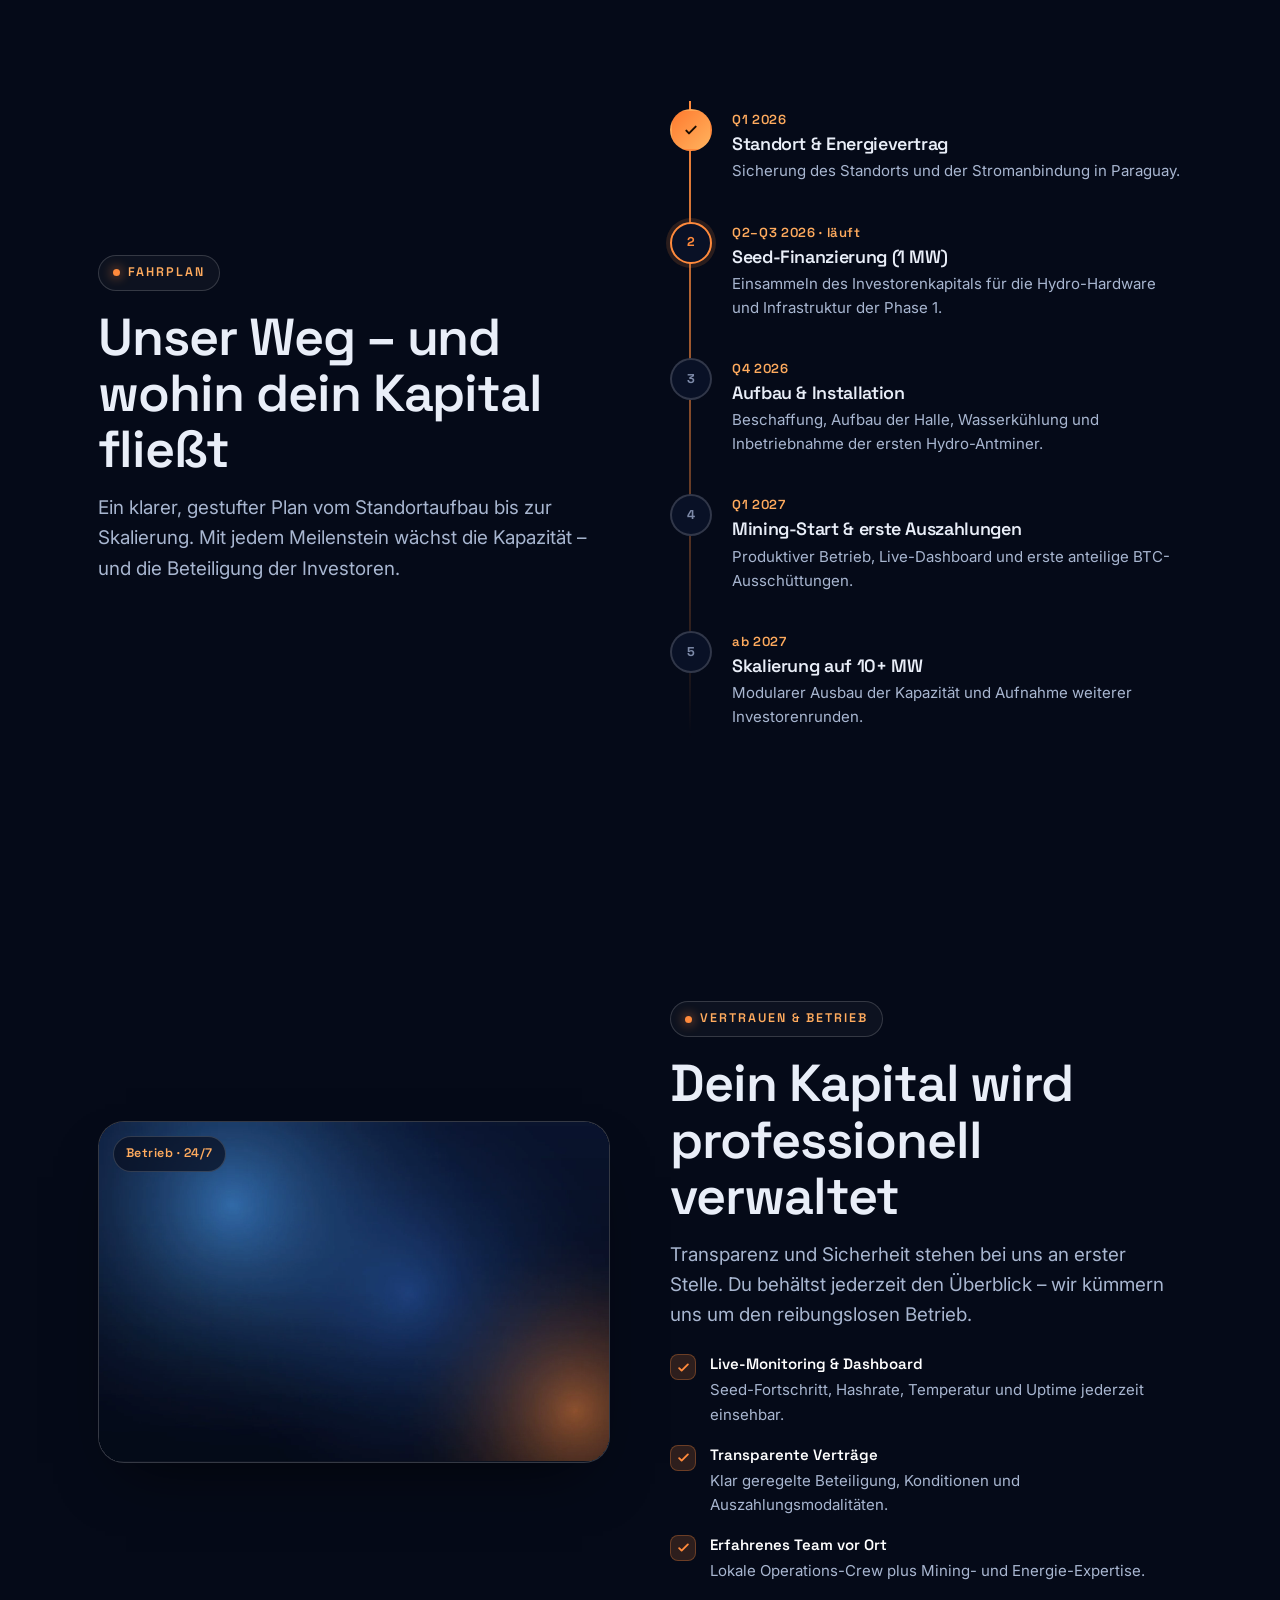
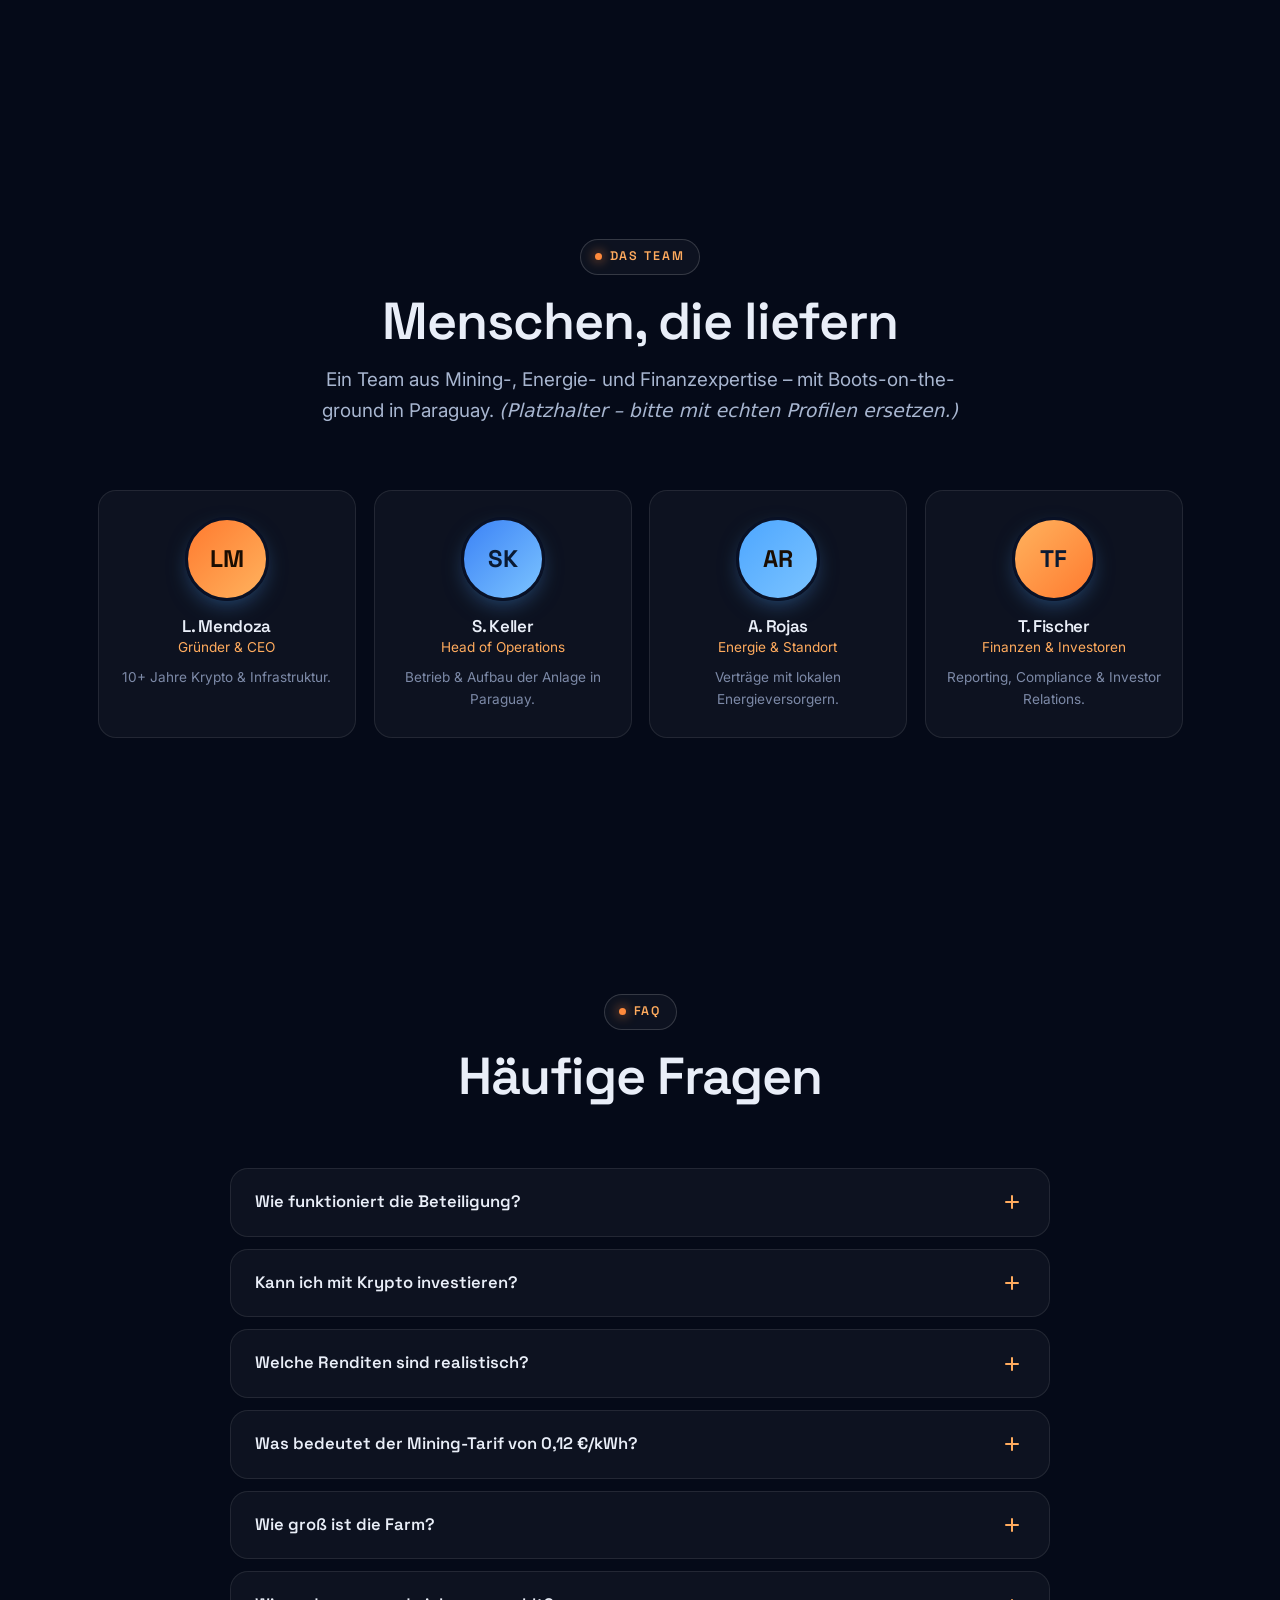
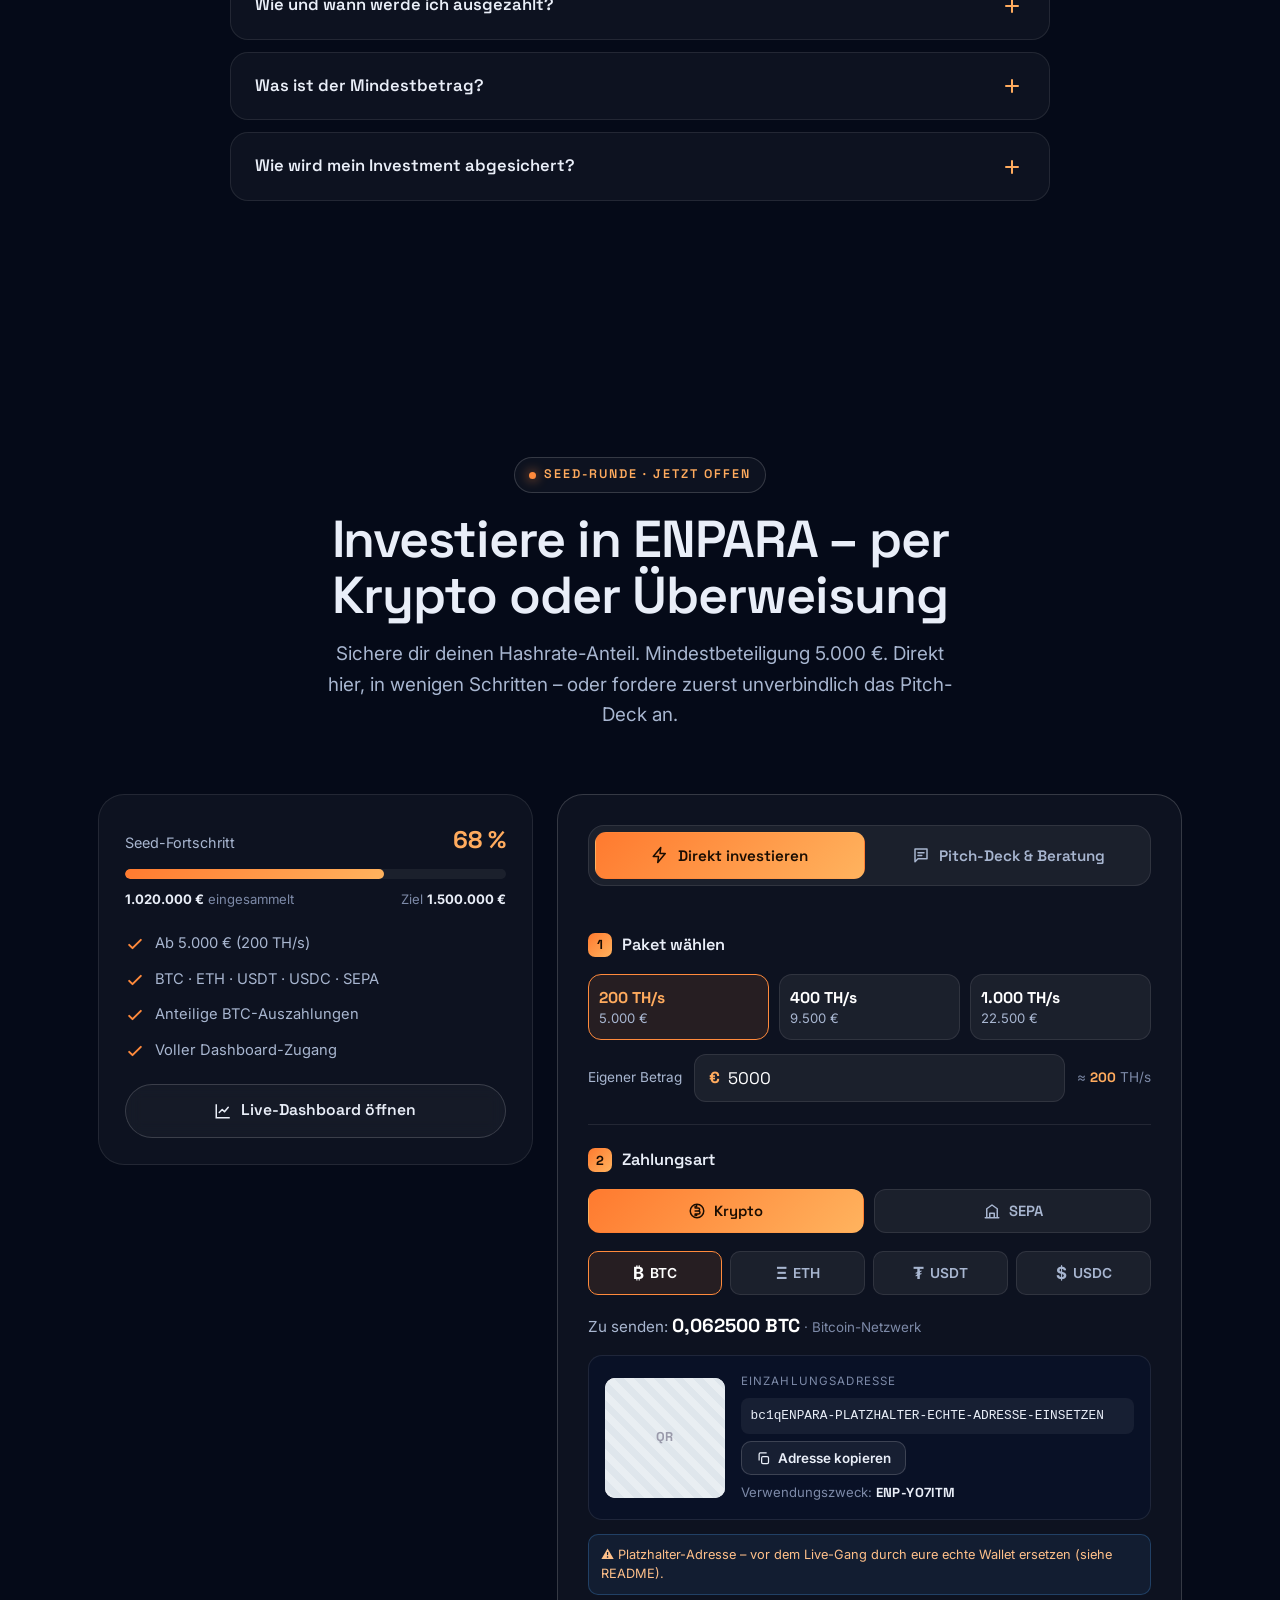
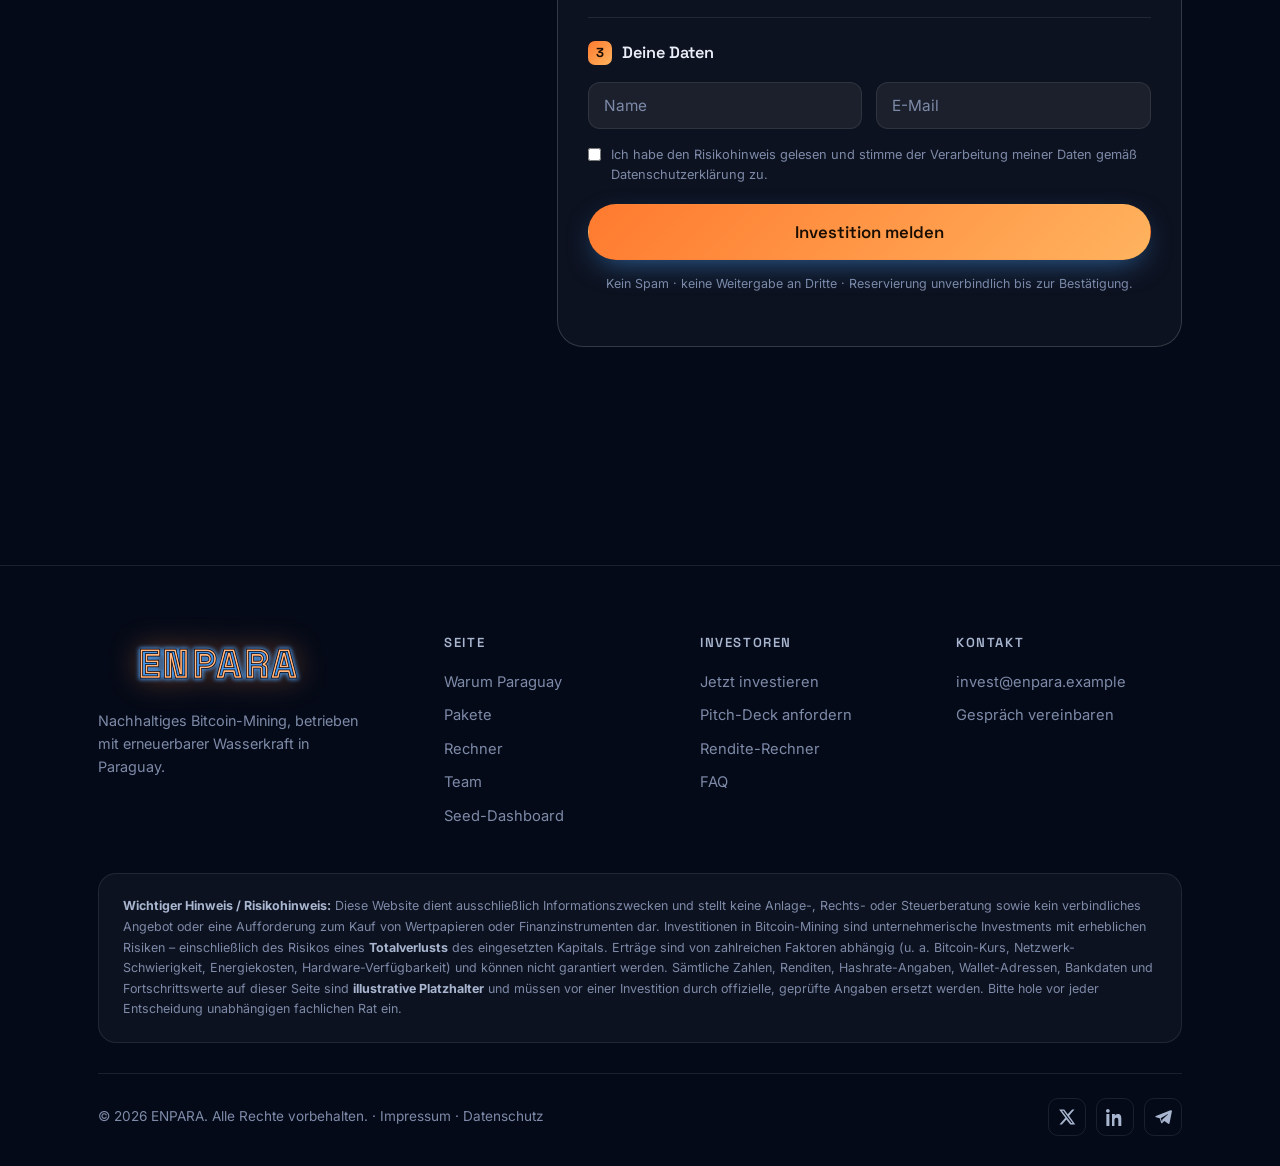
==== commit 6f226263: "Combine all three site versions into one future-facing ENPARA build Base: the final Claude Design ve" ====
--- a/index.html
+++ b/index.html
@@ -1,520 +1,793 @@
 <!DOCTYPE html>
 <html lang="de">
 <head>
-  <meta charset="UTF-8">
-  <meta name="viewport" content="width=device-width, initial-scale=1.0">
-  <title>HashWerk – Industrielles Bitcoin-Mining</title>
-  <meta name="description" content="HashWerk – Industrielles Bitcoin-Mining aus Europa. Effizient, transparent und mit erneuerbarer Energie betrieben. Mit Live-Kursen und Mining-Rechner.">
-
-  <!-- SEO / Social -->
-  <link rel="canonical" href="https://claudehd.github.io/Projekt01/">
-  <link rel="alternate" hreflang="de" href="https://claudehd.github.io/Projekt01/">
-  <link rel="alternate" hreflang="en" href="https://claudehd.github.io/Projekt01/en/">
-  <meta property="og:type" content="website">
-  <meta property="og:site_name" content="HashWerk">
-  <meta property="og:title" content="HashWerk – Industrielles Bitcoin-Mining">
-  <meta property="og:description" content="Wir verwandeln Energie in das härteste Geld der Welt. Live-Kurse, Mining-Rechner und Einblicke in unsere Standorte.">
-  <meta property="og:url" content="https://claudehd.github.io/Projekt01/">
-  <meta property="og:image" content="https://claudehd.github.io/Projekt01/assets/og-image.png">
-  <meta property="og:locale" content="de_DE">
-  <meta name="twitter:card" content="summary_large_image">
-  <meta name="twitter:title" content="HashWerk – Industrielles Bitcoin-Mining">
-  <meta name="twitter:description" content="Wir verwandeln Energie in das härteste Geld der Welt.">
-  <meta name="twitter:image" content="https://claudehd.github.io/Projekt01/assets/og-image.png">
-
-  <script type="application/ld+json">
-  {
-    "@context": "https://schema.org",
-    "@type": "Organization",
-    "name": "HashWerk",
-    "url": "https://claudehd.github.io/Projekt01/",
-    "logo": "https://claudehd.github.io/Projekt01/assets/og-image.png",
-    "description": "Fiktives industrielles Bitcoin-Mining-Unternehmen aus Europa (Demo-Projekt)."
-  }
-  </script>
-  <script type="application/ld+json">
-  {
-    "@context": "https://schema.org",
-    "@type": "FAQPage",
-    "mainEntity": [
-      {
-        "@type": "Question",
-        "name": "Lohnt sich Bitcoin-Mining zu Hause noch?",
-        "acceptedAnswer": { "@type": "Answer", "text": "In den meisten Fällen nicht mit deutschem Haushaltsstrom (~30 ct/kWh). Profitables Mining braucht Strompreise unter etwa 10–12 ct/kWh, effiziente Hardware und gute Kühlung." }
-      },
-      {
-        "@type": "Question",
-        "name": "Was ist das Halving und warum ist es wichtig?",
-        "acceptedAnswer": { "@type": "Answer", "text": "Etwa alle vier Jahre halbiert sich die Block-Belohnung. Seit dem Halving 2024 erhalten Miner 3,125 BTC pro Block. Das verknappt das Angebot planmäßig." }
-      },
-      {
-        "@type": "Question",
-        "name": "Wie viel Strom verbraucht Bitcoin?",
-        "acceptedAnswer": { "@type": "Answer", "text": "Das Bitcoin-Netzwerk verbraucht global grob 150–200 TWh pro Jahr. Ein wachsender Anteil stammt aus erneuerbarer oder anderweitig ungenutzter Energie." }
-      }
-    ]
-  }
-  </script>
-
-  <link rel="stylesheet" href="css/style.css">
-  <link rel="icon" href="data:image/svg+xml,<svg xmlns='http://www.w3.org/2000/svg' viewBox='0 0 100 100'><text y='.9em' font-size='90'>&#9889;</text></svg>">
+  <meta charset="UTF-8" />
+  <meta name="viewport" content="width=device-width, initial-scale=1" />
+  <title>ENPARA — Grünes Bitcoin-Mining aus Paraguay | Seed-Runde · jetzt investieren</title>
+  <meta name="description" content="Investiere in ENPARA – eine nachhaltige Bitcoin-Mining-Farm in Paraguay, betrieben mit ~100 % erneuerbarer Wasserkraft. Seed-Runde offen: ab 5.000 € per Krypto oder Überweisung beteiligen." />
+  <meta name="theme-color" content="#050a18" />
+
+  <meta property="og:type" content="website" />
+  <meta property="og:title" content="ENPARA — Grünes Bitcoin-Mining aus Paraguay" />
+  <meta property="og:description" content="Nachhaltige Hashrate aus erneuerbarer Wasserkraft. Seed-Runde offen – jetzt per Krypto oder SEPA investieren." />
+  <meta property="og:image" content="assets/img/poster-hero.jpg" />
+  <meta name="twitter:card" content="summary_large_image" />
+
+  <link rel="icon" href="data:image/svg+xml,%3Csvg xmlns='http://www.w3.org/2000/svg' viewBox='0 0 32 32'%3E%3Cpath d='M16 2l12 7v14l-12 7L4 23V9z' fill='%23ff8a3c'/%3E%3Cpath d='M17 7l-6 11h4l-1 7 7-12h-4z' fill='%23050a18'/%3E%3C/svg%3E" />
+
+  <link rel="preconnect" href="https://fonts.googleapis.com" />
+  <link rel="preconnect" href="https://fonts.gstatic.com" crossorigin />
+  <link href="https://fonts.googleapis.com/css2?family=Inter:wght@400;500;600&family=Space+Grotesk:wght@500;600;700&display=swap" rel="stylesheet" />
+
+  <link rel="stylesheet" href="assets/css/styles.css" />
 </head>
 <body>
 
-  <!-- ===== Navigation ===== -->
-  <header class="site-header" id="top">
-    <nav class="nav container">
-      <a href="#top" class="brand">
-        <span class="brand-mark">&#8383;</span>
-        <span class="brand-name">Hash<em>Werk</em></span>
+  <div class="scroll-progress" aria-hidden="true"><i></i></div>
+
+  <!-- ============ HEADER ============ -->
+  <header class="site-header">
+    <div class="container nav">
+      <a class="brand" href="#top" aria-label="ENPARA Startseite">
+        <svg width="0" height="0" style="position:absolute" aria-hidden="true">
+          <defs>
+            <linearGradient id="lg" x1="0" y1="0" x2="1" y2="1"><stop offset="0" stop-color="#ff8a3c"/><stop offset="1" stop-color="#4da6ff"/></linearGradient>
+            <filter id="neon-halo" x="-30%" y="-60%" width="160%" height="220%"><feGaussianBlur stdDeviation="5"/></filter>
+            <filter id="neon-tube" x="-20%" y="-40%" width="140%" height="180%"><feGaussianBlur stdDeviation="1.1"/></filter>
+            <symbol id="enpara-wordmark" viewBox="0 0 560 120">
+              <g font-family="'Space Grotesk','Inter',system-ui,sans-serif" font-size="88" font-weight="700" letter-spacing="8" text-anchor="middle">
+                <text x="280" y="94" fill="none" stroke="#4da6ff" stroke-width="12" opacity=".9" filter="url(#neon-halo)">ENPARA</text>
+                <text x="280" y="94" fill="none" stroke="#050a18" stroke-width="7">ENPARA</text>
+                <text x="280" y="94" fill="none" stroke="#ff8a3c" stroke-width="3.6" filter="url(#neon-tube)">ENPARA</text>
+                <text x="280" y="94" fill="none" stroke="#ffe1c2" stroke-width="1.3">ENPARA</text>
+              </g>
+            </symbol>
+          </defs>
+        </svg>
+        <svg class="logo-word" viewBox="0 0 560 120" role="img" aria-label="ENPARA"><use href="#enpara-wordmark"/></svg>
       </a>
-      <div class="ticker" id="ticker" hidden>
-        <span class="ticker-dot" aria-hidden="true"></span>
-        <span class="ticker-price" id="ticker-price">–</span>
-        <span class="ticker-change" id="ticker-change">–</span>
-      </div>
-      <button class="nav-toggle" aria-label="Menü öffnen" aria-expanded="false">
-        <span></span><span></span><span></span>
-      </button>
-      <ul class="nav-links">
-        <li><a href="#operations">Standorte</a></li>
-        <li><a href="#technologie">Technologie</a></li>
-        <li><a href="#nachhaltigkeit">Nachhaltigkeit</a></li>
-        <li><a href="#rechner">Rechner</a></li>
-        <li><a href="#wissen">Wissen</a></li>
-        <li><a href="#news">News</a></li>
-        <li><a href="#faq">FAQ</a></li>
-        <li><a href="en/" class="lang-switch" lang="en" hreflang="en">EN</a></li>
-        <li><a href="#kontakt" class="btn btn-small">Kontakt</a></li>
-      </ul>
-    </nav>
+
+      <nav class="nav-links" aria-label="Hauptnavigation">
+        <a href="#paraguay">Warum Paraguay</a>
+        <a href="#pakete">Pakete</a>
+        <a href="#rechner">Rechner</a>
+        <a href="#team">Team</a>
+        <a href="dashboard.html">Seed-Dashboard</a>
+        <a href="#faq">FAQ</a>
+      </nav>
+
+      <div class="nav-cta">
+        <a class="btn btn-ghost" href="#invest" data-invest-mode="lead">Pitch-Deck</a>
+        <a class="btn btn-primary" href="#invest" data-invest-mode="direct">Investieren</a>
+        <button class="nav-toggle" aria-label="Menü öffnen" aria-expanded="false"><span></span></button>
+      </div>
+    </div>
   </header>
 
-  <main>
-
-    <!-- ===== Hero ===== -->
-    <section class="hero">
-      <canvas class="hero-canvas" id="hero-canvas" aria-hidden="true"></canvas>
-      <div class="hero-glow" aria-hidden="true"></div>
-      <div class="container hero-inner">
-        <p class="hero-kicker">Industrielles Bitcoin-Mining seit 2019</p>
-        <h1>Wir verwandeln <span class="accent">Energie</span> in das härteste Geld der Welt.</h1>
-        <p class="hero-sub">
-          HashWerk betreibt hocheffiziente Rechenzentren für Bitcoin-Mining –
-          mit überschüssiger erneuerbarer Energie, modernster ASIC-Technik und
-          voller Transparenz gegenüber unseren Partnern.
-        </p>
-        <div class="hero-actions">
-          <a href="#rechner" class="btn btn-primary">Mining-Ertrag berechnen</a>
-          <a href="#operations" class="btn btn-ghost">Unsere Standorte ansehen</a>
-        </div>
-      </div>
-
-      <!-- Kennzahlen-Leiste (Stil: MARA / Riot) -->
-      <div class="container">
-        <div class="stats-bar" id="stats">
-          <div class="stat">
-            <span class="stat-value" data-count="12.4" data-decimals="1">0</span>
-            <span class="stat-unit">EH/s</span>
-            <span class="stat-label">Installierte Hashrate</span>
-          </div>
-          <div class="stat">
-            <span class="stat-value" data-count="410" data-decimals="0">0</span>
-            <span class="stat-unit">MW</span>
-            <span class="stat-label">Energie-Kapazität</span>
-          </div>
-          <div class="stat">
-            <span class="stat-value" data-count="86" data-decimals="0">0</span>
-            <span class="stat-unit">%</span>
-            <span class="stat-label">Erneuerbare Energie</span>
-          </div>
-          <div class="stat">
-            <span class="stat-value" data-count="99.2" data-decimals="1">0</span>
-            <span class="stat-unit">%</span>
-            <span class="stat-label">Verfügbarkeit (Uptime)</span>
-          </div>
-        </div>
-      </div>
-    </section>
-
-    <!-- ===== Standorte / Operations ===== -->
-    <section class="section" id="operations">
-      <div class="container">
-        <p class="section-kicker">Operations</p>
-        <h2>Drei Standorte. Ein Prinzip: Energie dort nutzen, wo sie übrig ist.</h2>
-        <p class="section-intro">
-          Unsere Rechenzentren stehen bewusst dort, wo Energie im Überfluss produziert wird,
-          aber Abnehmer fehlen – so stabilisieren wir Netze, statt sie zu belasten.
-        </p>
-        <div class="card-grid">
-          <article class="card">
-            <div class="card-tag">Norwegen</div>
-            <h3>Fjordkraft Campus</h3>
-            <p>180 MW aus Wasserkraft. Natürliche Kühlung durch arktische Luft senkt den Energiebedarf der Kühlsysteme um bis zu 40&nbsp;%.</p>
-            <ul class="card-facts">
-              <li><strong>5,6 EH/s</strong> Hashrate</li>
-              <li><strong>100 %</strong> Wasserkraft</li>
-              <li><strong>24/7</strong> Betrieb seit 2020</li>
-            </ul>
-          </article>
-          <article class="card">
-            <div class="card-tag">Spanien</div>
-            <h3>Solar-Park Andalusien</h3>
-            <p>Direkt an einen 250-MW-Solarpark angeschlossen. Wir monetarisieren Stromspitzen, die sonst abgeregelt würden.</p>
-            <ul class="card-facts">
-              <li><strong>4,1 EH/s</strong> Hashrate</li>
-              <li><strong>Flexible Last</strong> – drosselt bei Netzbedarf</li>
-              <li><strong>150 MW</strong> Anschlussleistung</li>
-            </ul>
-          </article>
-          <article class="card">
-            <div class="card-tag">Deutschland</div>
-            <h3>Pilotanlage Brandenburg</h3>
-            <p>Forschungsstandort mit Immersionskühlung. Die Abwärme heizt ein angrenzendes Gewächshaus – Mining als Wärmequelle.</p>
-            <ul class="card-facts">
-              <li><strong>2,7 EH/s</strong> Hashrate</li>
-              <li><strong>Abwärmenutzung</strong> zu 70 %</li>
-              <li><strong>80 MW</strong> Windstrom-PPA</li>
-            </ul>
-          </article>
-        </div>
-      </div>
-    </section>
-
-    <!-- ===== Technologie ===== -->
-    <section class="section section-alt" id="technologie">
-      <div class="container">
-        <p class="section-kicker">Technologie</p>
-        <h2>Vertikal integriert – vom Chip bis zum Pool.</h2>
-        <p class="section-intro">
-          Wie die Großen der Branche kontrollieren wir jede Ebene des Mining-Stacks selbst.
-          Das macht uns schneller, effizienter und unabhängiger.
-        </p>
-        <div class="feature-grid">
-          <div class="feature">
-            <div class="feature-icon">&#9881;&#65039;</div>
-            <h3>ASIC-Flotte der neuesten Generation</h3>
-            <p>Über 38.000 Miner mit einer Effizienz von durchschnittlich 19,5 J/TH. Ältere Geräte werden konsequent ersetzt oder an Standorte mit Abwärmenutzung verlagert.</p>
-          </div>
-          <div class="feature">
-            <div class="feature-icon">&#128167;</div>
-            <h3>Immersionskühlung</h3>
-            <p>Ein Teil der Flotte läuft in dielektrischer Flüssigkeit: leiser, langlebiger und mit bis zu 25&nbsp;% mehr Leistung pro Gerät durch sicheres Overclocking.</p>
-          </div>
-          <div class="feature">
-            <div class="feature-icon">&#128268;</div>
-            <h3>Eigene Firmware</h3>
-            <p>Unsere Firmware optimiert jeden Chip einzeln (Per-Chip-Tuning) und passt die Leistungsaufnahme in Echtzeit an Strompreis und Netzsignale an.</p>
-          </div>
-          <div class="feature">
-            <div class="feature-icon">&#9935;&#65039;</div>
-            <h3>Pool-Infrastruktur</h3>
-            <p>Wir minen über eigene Stratum-V2-Infrastruktur: zensurresistent, mit verschlüsselter Verbindung und eigener Blocktemplate-Erstellung.</p>
-          </div>
-          <div class="feature">
-            <div class="feature-icon">&#128200;</div>
-            <h3>Echtzeit-Monitoring</h3>
-            <p>Jeder Miner meldet sekündlich Temperatur, Hashrate und Effizienz. Anomalien werden automatisch erkannt, bevor sie Ertrag kosten.</p>
-          </div>
-          <div class="feature">
-            <div class="feature-icon">&#128274;</div>
-            <h3>Sichere Verwahrung</h3>
-            <p>Geschürfte Bitcoin gehen direkt in Multi-Signature-Cold-Storage. Kein Custodian-Risiko, keine zentrale Schwachstelle.</p>
-          </div>
-        </div>
-      </div>
-    </section>
-
-    <!-- ===== Nachhaltigkeit ===== -->
-    <section class="section" id="nachhaltigkeit">
-      <div class="container split">
-        <div class="split-text">
-          <p class="section-kicker">Nachhaltigkeit</p>
-          <h2>Mining als Werkzeug der Energiewende.</h2>
-          <p>
-            Bitcoin-Mining ist der flexibelste Stromverbraucher der Welt: Wir können
-            innerhalb von Sekunden hunderte Megawatt zu- oder abschalten. Genau das
-            brauchen Netze mit hohem Wind- und Solaranteil.
-          </p>
-          <ul class="check-list">
-            <li><strong>Abregelung vermeiden:</strong> Wir kaufen Strom, der sonst weggeworfen würde – und machen erneuerbare Projekte damit rentabler.</li>
-            <li><strong>Netzdienlich fahren:</strong> Bei Lastspitzen drosseln unsere Anlagen automatisch und geben Kapazität ans Netz zurück.</li>
-            <li><strong>Abwärme nutzen:</strong> In Brandenburg heizt unsere Pilotanlage ein Gewächshaus – 70&nbsp;% der Abwärme werden wiederverwendet.</li>
-            <li><strong>Transparent berichten:</strong> Unser Energiemix wird quartalsweise veröffentlicht und extern geprüft.</li>
+  <div class="mobile-menu" id="mobileMenu">
+    <a href="#paraguay">Warum Paraguay</a>
+    <a href="#vorteile">Vorteile</a>
+    <a href="#ablauf">Ablauf</a>
+    <a href="#pakete">Pakete</a>
+    <a href="#rechner">Rechner</a>
+    <a href="#team">Team</a>
+    <a href="dashboard.html">Seed-Dashboard</a>
+    <a href="#faq">FAQ</a>
+    <a href="#invest" data-invest-mode="lead">Pitch-Deck anfordern</a>
+    <a class="btn btn-primary btn-block" href="#invest" data-invest-mode="direct">Jetzt investieren</a>
+  </div>
+
+  <span id="top"></span>
+
+  <!-- ============ HERO (Vollbild-Hintergrundvideo) ============ -->
+  <section class="hero hero-video">
+    <video class="hero-bgvid" autoplay muted loop playsinline poster="assets/img/poster-hero.jpg" aria-hidden="true">
+      <source src="assets/video/clips/c06.mp4" type="video/mp4" />
+      <source src="assets/video/clips/c06.webm" type="video/webm" />
+    </video>
+    <div class="hero-bgvid-overlay" aria-hidden="true"></div>
+
+    <div class="container hero-video-inner">
+      <svg class="hero-wordmark reveal" viewBox="0 0 560 120" role="img" aria-label="ENPARA"><use href="#enpara-wordmark"/></svg>
+      <span class="eyebrow reveal"><span class="dot"></span> Grünes Bitcoin-Mining · Paraguay</span>
+      <h1 class="reveal d1" data-splitwords>Bitcoin minen mit der <span class="grad-text">grünsten Energie</span> Südamerikas.</h1>
+      <p class="lead reveal d2">ENPARA baut eine nachhaltige Mining-Farm in Paraguay – betrieben mit nahezu 100 % erneuerbarer Wasserkraft. Beteilige dich in der Seed-Runde an echter, professionell betriebener Hashrate – ab 5.000 €, per Krypto oder Überweisung.</p>
+      <div class="hero-actions reveal d3">
+        <a class="btn btn-primary btn-lg" href="#invest" data-invest-mode="direct">
+          Jetzt investieren
+          <svg viewBox="0 0 24 24" fill="none" stroke="currentColor" stroke-width="2.2"><path d="M5 12h14M13 6l6 6-6 6" stroke-linecap="round" stroke-linejoin="round"/></svg>
+        </a>
+        <a class="btn btn-ghost btn-lg" href="dashboard.html">Seed-Dashboard ansehen</a>
+      </div>
+      <div class="hero-meta reveal d3">
+        <div class="m"><b>~100 %</b><span>erneuerbare Energie</span></div>
+        <div class="m"><b>1 MW</b><span>Kapazität Phase 1</span></div>
+        <div class="m"><b>24/7</b><span>Betrieb & Monitoring</span></div>
+      </div>
+      <div class="hero-trust reveal d4">
+        <div class="avatars"><i></i><i></i><i></i><i></i></div>
+        <span>Über <b style="color:var(--text-dim)">340 Interessenten</b> haben sich bereits angemeldet</span>
+      </div>
+    </div>
+
+    <a class="hero-scroll reveal d4" href="#paraguay" aria-label="Nach unten scrollen">
+      <span class="live-pill"><span class="pulse"></span> Seed-Runde offen · 68 % gefüllt</span>
+      <svg viewBox="0 0 24 24" fill="none" stroke="currentColor" stroke-width="2"><path d="M12 5v14M6 13l6 6 6-6" stroke-linecap="round" stroke-linejoin="round"/></svg>
+    </a>
+  </section>
+
+  <!-- ============ TRUST STRIP ============ -->
+  <div class="strip">
+    <div class="container strip-inner">
+      <b>Itaipú-Wasserkraft</b><span class="sep"></span>
+      <b>~100 % erneuerbar</b><span class="sep"></span>
+      <b>All-in Mining-Tarif 0,12 €/kWh</b><span class="sep"></span>
+      <b>Krypto & SEPA</b><span class="sep"></span>
+      <b>Professioneller 24/7-Betrieb</b>
+    </div>
+  </div>
+
+  <!-- ============ STATS ============ -->
+  <section class="section-pad">
+    <div class="container">
+      <div class="stats-grid">
+        <div class="stat reveal">
+          <div class="num"><span data-count="100">0</span><span class="suffix">%</span></div>
+          <div class="label">Erneuerbare Energie aus Wasserkraft</div>
+        </div>
+        <div class="stat reveal d1">
+          <div class="num"><span data-count="0.12" data-decimals="2">0</span><span class="suffix"> €</span></div>
+          <div class="label">All-in Mining-Tarif je kWh (Energie, Hosting & Wartung)</div>
+        </div>
+        <div class="stat reveal d2">
+          <div class="num"><span data-count="1">0</span><span class="suffix"> MW</span></div>
+          <div class="label">Kapazität in Phase 1</div>
+        </div>
+        <div class="stat reveal d3">
+          <div class="num"><span data-count="24">0</span><span class="suffix">/7</span></div>
+          <div class="label">Betrieb, Wartung & Monitoring</div>
+        </div>
+      </div>
+    </div>
+  </section>
+
+  <!-- ============ WHY PARAGUAY ============ -->
+  <section class="section-pad" id="paraguay">
+    <div class="container split">
+      <div class="reveal">
+        <div class="media-frame">
+          <video autoplay muted loop playsinline poster="assets/img/poster-paraguay.jpg" aria-label="Wasserkraftwerk in Paraguay">
+            <source src="assets/video/clips/c13.mp4" type="video/mp4" />
+      <source src="assets/video/clips/c13.webm" type="video/webm" />
+          </video>
+          <span class="tag">Itaipú · Wasserkraft</span>
+        </div>
+      </div>
+      <div class="reveal d1">
+        <span class="eyebrow"><span class="dot"></span> Der Standort-Vorteil</span>
+        <h2 class="title">Warum Paraguay der beste Ort für grünes Mining ist</h2>
+        <p class="lead">Paraguay erzeugt durch die Mega-Wasserkraftwerke Itaipú und Yacyretá weit mehr Strom, als das Land selbst verbraucht – nahezu vollständig erneuerbar. Dieser Überschuss macht sauberen Strom außergewöhnlich günstig und stabil verfügbar.</p>
+        <ul class="feature-list">
+          <li>
+            <span class="check"><svg viewBox="0 0 24 24" fill="none" stroke="currentColor" stroke-width="3"><path d="M5 13l4 4L19 7" stroke-linecap="round" stroke-linejoin="round"/></svg></span>
+            <span><b>Riesiger Energieüberschuss</b>Paraguay exportiert einen Großteil seines Stroms – ideale Basis für stabilen, günstigen Industrietarif.</span>
+          </li>
+          <li>
+            <span class="check"><svg viewBox="0 0 24 24" fill="none" stroke="currentColor" stroke-width="3"><path d="M5 13l4 4L19 7" stroke-linecap="round" stroke-linejoin="round"/></svg></span>
+            <span><b>Nahezu 100 % erneuerbar</b>Bitcoin-Mining ohne fossiles CO₂ – ein starkes ESG-Argument für moderne Investoren.</span>
+          </li>
+          <li>
+            <span class="check"><svg viewBox="0 0 24 24" fill="none" stroke="currentColor" stroke-width="3"><path d="M5 13l4 4L19 7" stroke-linecap="round" stroke-linejoin="round"/></svg></span>
+            <span><b>Planbare Kosten</b>Stabile Energiekosten erlauben einen fairen, transparenten All-in Mining-Tarif von 0,12 €/kWh für Investoren.</span>
+          </li>
+          <li>
+            <span class="check"><svg viewBox="0 0 24 24" fill="none" stroke="currentColor" stroke-width="3"><path d="M5 13l4 4L19 7" stroke-linecap="round" stroke-linejoin="round"/></svg></span>
+            <span><b>Wachsender, krypto-freundlicher Rahmen</b>Zunehmende Regulierung und Investitionssicherheit für digitale Infrastruktur.</span>
+          </li>
+        </ul>
+      </div>
+    </div>
+  </section>
+
+  <!-- ============ VORTEILE ============ -->
+  <section class="section-pad" id="vorteile">
+    <div class="container">
+      <div class="section-head center reveal">
+        <span class="eyebrow"><span class="dot"></span> Deine Vorteile</span>
+        <h2 class="title">Ein Investment, das ökonomisch <span class="grad-text">und</span> ökologisch aufgeht</h2>
+        <p class="lead">Wir verbinden die Rendite-Chancen von Bitcoin-Mining mit nachhaltiger Energie und einem rundum professionellen Betrieb.</p>
+      </div>
+      <div class="cards cols-3">
+        <div class="card reveal">
+          <div class="ic"><svg viewBox="0 0 24 24" fill="none" stroke="currentColor" stroke-width="2"><path d="M11 20A7 7 0 0 1 9.8 6.1C15.5 5 17 4.48 19 2c1 2 2 4.18 2 8 0 5.5-4.78 10-10 10z"/><path d="M2 21c0-3 1.85-5.36 5.08-6"/></svg></div>
+          <h3>100 % grüne Energie</h3>
+          <p>Betrieb mit erneuerbarer Wasserkraft – nachhaltiges Mining ohne schlechtes Gewissen und mit echtem ESG-Profil.</p>
+        </div>
+        <div class="card reveal d1">
+          <div class="ic"><svg viewBox="0 0 24 24" fill="none" stroke="currentColor" stroke-width="2"><path d="M13 2L3 14h7l-1 8 10-12h-7z" stroke-linejoin="round"/></svg></div>
+          <h3>Fairer Mining-Tarif</h3>
+          <p>Transparente 0,12 €/kWh – Energie, Hosting und Wartung inklusive. Keine versteckten Kosten, planbare Konditionen.</p>
+        </div>
+        <div class="card reveal d2">
+          <div class="ic"><svg viewBox="0 0 24 24" fill="none" stroke="currentColor" stroke-width="2"><path d="M12 2l8 4v6c0 5-3.4 8.5-8 10-4.6-1.5-8-5-8-10V6z"/><path d="M9 12l2 2 4-4" stroke-linecap="round" stroke-linejoin="round"/></svg></div>
+          <h3>Professioneller Betrieb</h3>
+          <p>Beschaffung, Installation, Kühlung, Wartung und Sicherheit übernehmen wir – du musst dich um nichts kümmern.</p>
+        </div>
+        <div class="card reveal">
+          <div class="ic"><svg viewBox="0 0 24 24" fill="none" stroke="currentColor" stroke-width="2"><path d="M3 3v18h18"/><path d="M7 14l4-4 3 3 5-6" stroke-linecap="round" stroke-linejoin="round"/></svg></div>
+          <h3>Live-Dashboard & Reporting</h3>
+          <p>Volle Transparenz zu Seed-Runde, Hashrate, Uptime und Auszahlungen. Erträge anteilig in Bitcoin.</p>
+        </div>
+        <div class="card reveal d1">
+          <div class="ic"><svg viewBox="0 0 24 24" fill="none" stroke="currentColor" stroke-width="2"><path d="M4 17V7m6 10V4m6 13v-7m4 7H2" stroke-linecap="round"/></svg></div>
+          <h3>Skalierbar</h3>
+          <p>Modularer Ausbau von Phase 1 (1 MW) auf perspektivisch 10+ MW – Investoren wachsen von Anfang an mit.</p>
+        </div>
+        <div class="card reveal d2">
+          <div class="ic"><svg viewBox="0 0 24 24" fill="none" stroke="currentColor" stroke-width="2"><path d="M12 1v4m0 14v4m11-11h-4M5 12H1m17.07-7.07-2.83 2.83M8.76 15.24l-2.83 2.83m12.14 0-2.83-2.83M8.76 8.76 5.93 5.93"/><circle cx="12" cy="12" r="4"/></svg></div>
+          <h3>Krypto & SEPA</h3>
+          <p>Beteilige dich flexibel per Bitcoin, Ethereum, USDT/USDC oder klassischer Banküberweisung – direkt auf dieser Seite.</p>
+        </div>
+      </div>
+    </div>
+  </section>
+
+  <!-- ============ ANLAGE / HARDWARE ============ -->
+  <section class="section-pad">
+    <div class="container split">
+      <div class="reveal">
+        <span class="eyebrow"><span class="dot"></span> Die Anlage</span>
+        <h2 class="title">Effiziente Hydro-Antminer, kompromisslos professionell betrieben</h2>
+        <p class="lead">Wir setzen auf hocheffiziente, wassergekühlte ASIC-Miner der Antminer-Hydro-Generation (≈ 13–16 J/TH). Wasserkühlung bedeutet höhere Hashrate-Dichte, mehr Effizienz je Watt und eine längere Lebensdauer der Hardware.</p>
+        <ul class="feature-list">
+          <li><span class="check"><svg viewBox="0 0 24 24" fill="none" stroke="currentColor" stroke-width="3"><path d="M5 13l4 4L19 7" stroke-linecap="round" stroke-linejoin="round"/></svg></span><span><b>Hydro-gekühlte ASICs</b>Antminer-Hydro-Klasse mit bestem Verhältnis von Hashrate zu Stromverbrauch.</span></li>
+          <li><span class="check"><svg viewBox="0 0 24 24" fill="none" stroke="currentColor" stroke-width="3"><path d="M5 13l4 4L19 7" stroke-linecap="round" stroke-linejoin="round"/></svg></span><span><b>Wasserkühlung statt Lüfter</b>Stabilere Temperaturen, weniger Verschleiß, höhere Uptime und leiserer Betrieb.</span></li>
+          <li><span class="check"><svg viewBox="0 0 24 24" fill="none" stroke="currentColor" stroke-width="3"><path d="M5 13l4 4L19 7" stroke-linecap="round" stroke-linejoin="round"/></svg></span><span><b>Sicherheit & Versicherung</b>Gesicherter Standort, Zutrittskontrolle und Versicherung der Hardware.</span></li>
+        </ul>
+      </div>
+      <div class="reveal d1">
+        <div class="media-frame">
+          <video autoplay muted loop playsinline poster="assets/img/poster-hardware.jpg" aria-label="Glühende ASIC-Miner-Platine">
+            <source src="assets/video/clips/c08.mp4" type="video/mp4" />
+      <source src="assets/video/clips/c08.webm" type="video/webm" />
+          </video>
+          <span class="tag" style="left: 14px; top: 16px; position: absolute;">ENPARA</span>
+        </div>
+      </div>
+    </div>
+  </section>
+
+  <!-- ============ ABLAUF / STEPS ============ -->
+  <section class="section-pad" id="ablauf">
+    <div class="container">
+      <div class="section-head center reveal">
+        <span class="eyebrow"><span class="dot"></span> So funktioniert's</span>
+        <h2 class="title">In 4 Schritten zu deiner eigenen Hashrate</h2>
+        <p class="lead">Transparent, unkompliziert und vollständig betreut – von der Investition bis zur Auszahlung in Bitcoin.</p>
+      </div>
+      <div class="steps">
+        <div class="step reveal">
+          <div class="n">1</div>
+          <h3>Paket wählen</h3>
+          <p>Wähle deinen Hashrate-Anteil – ab 200 TH/s (5.000 €) – und zahle per Krypto oder SEPA.</p>
+          <svg class="arrow" width="26" height="26" viewBox="0 0 24 24" fill="none" stroke="currentColor" stroke-width="2"><path d="M5 12h14M13 6l6 6-6 6" stroke-linecap="round" stroke-linejoin="round"/></svg>
+        </div>
+        <div class="step reveal d1">
+          <div class="n">2</div>
+          <h3>Wir bauen & betreiben</h3>
+          <p>Wir beschaffen die Hydro-Antminer, installieren sie in Paraguay und übernehmen den Betrieb.</p>
+          <svg class="arrow" width="26" height="26" viewBox="0 0 24 24" fill="none" stroke="currentColor" stroke-width="2"><path d="M5 12h14M13 6l6 6-6 6" stroke-linecap="round" stroke-linejoin="round"/></svg>
+        </div>
+        <div class="step reveal d2">
+          <div class="n">3</div>
+          <h3>Mining startet</h3>
+          <p>Deine Anteile minen rund um die Uhr Bitcoin – mit günstiger, grüner Wasserkraft.</p>
+          <svg class="arrow" width="26" height="26" viewBox="0 0 24 24" fill="none" stroke="currentColor" stroke-width="2"><path d="M5 12h14M13 6l6 6-6 6" stroke-linecap="round" stroke-linejoin="round"/></svg>
+        </div>
+        <div class="step reveal d3">
+          <div class="n">4</div>
+          <h3>Erträge erhalten</h3>
+          <p>Deine anteiligen Mining-Erträge werden regelmäßig in BTC ausgezahlt – transparent im Dashboard.</p>
+          <svg class="arrow" width="26" height="26" viewBox="0 0 24 24" fill="none" stroke="currentColor" stroke-width="2"><path d="M5 12h14M13 6l6 6-6 6" stroke-linecap="round" stroke-linejoin="round"/></svg>
+        </div>
+      </div>
+    </div>
+  </section>
+
+  <!-- ============ PAKETE / PRICING ============ -->
+  <section class="section-pad" id="pakete">
+    <div class="container">
+      <div class="section-head center reveal">
+        <span class="eyebrow"><span class="dot"></span> Hashrate-Pakete</span>
+        <h2 class="title">Wähle deinen Anteil</h2>
+        <p class="lead">Mehr Hashrate = besserer Preis je TH/s. Alle Pakete laufen auf effizienten Hydro-Antminern. Mining-Tarif 0,12 €/kWh inklusive. Angaben illustrativ, finale Konditionen laut Vertrag.</p>
+      </div>
+      <div class="pricing">
+        <div class="plan reveal">
+          <div class="pname">Starter</div>
+          <div class="pdesc">Der Einstieg in grünes Hydro-Mining.</div>
+          <div class="price"><span class="amt">5.000 €</span></div>
+          <div class="hr">200 TH/s · 25,00 € / TH/s</div>
+          <ul>
+            <li><svg viewBox="0 0 24 24" fill="none" stroke="currentColor" stroke-width="3"><path d="M5 13l4 4L19 7" stroke-linecap="round" stroke-linejoin="round"/></svg> 200 TH/s Hashrate-Anteil</li>
+            <li><svg viewBox="0 0 24 24" fill="none" stroke="currentColor" stroke-width="3"><path d="M5 13l4 4L19 7" stroke-linecap="round" stroke-linejoin="round"/></svg> Anteilige BTC-Auszahlungen</li>
+            <li><svg viewBox="0 0 24 24" fill="none" stroke="currentColor" stroke-width="3"><path d="M5 13l4 4L19 7" stroke-linecap="round" stroke-linejoin="round"/></svg> Live-Dashboard-Zugang</li>
+            <li><svg viewBox="0 0 24 24" fill="none" stroke="currentColor" stroke-width="3"><path d="M5 13l4 4L19 7" stroke-linecap="round" stroke-linejoin="round"/></svg> Krypto & SEPA</li>
           </ul>
-        </div>
-        <div class="split-visual">
-          <div class="energy-panel">
-            <h3>Unser Energiemix 2026</h3>
-            <div class="energy-row"><span>Wasserkraft</span><div class="bar"><div class="bar-fill" style="--w: 44%"></div></div><span>44 %</span></div>
-            <div class="energy-row"><span>Solar</span><div class="bar"><div class="bar-fill" style="--w: 24%"></div></div><span>24 %</span></div>
-            <div class="energy-row"><span>Wind</span><div class="bar"><div class="bar-fill" style="--w: 18%"></div></div><span>18 %</span></div>
-            <div class="energy-row"><span>Netzstrom (Rest)</span><div class="bar"><div class="bar-fill bar-fill-muted" style="--w: 14%"></div></div><span>14 %</span></div>
-            <p class="energy-note">86 % erneuerbar – Ziel 2027: 95 %</p>
-          </div>
-        </div>
-      </div>
-    </section>
-
-    <!-- ===== Mining-Rechner ===== -->
-    <section class="section section-alt" id="rechner">
-      <div class="container">
-        <p class="section-kicker">Rechner</p>
-        <h2>Was bringt dein Miner? Rechne es aus.</h2>
-        <p class="section-intro">
-          Schätze Ertrag und Stromkosten auf Basis aktueller Netzwerkdaten.
-          Alle Angaben ohne Gewähr – Difficulty und Kurs ändern sich ständig.
-        </p>
-        <div class="calc">
-          <div class="calc-toolbar">
-            <div class="calc-field calc-preset">
-              <label for="calc-miner">Miner-Modell</label>
-              <select id="calc-miner">
-                <option value="custom">Eigene Werte</option>
-                <option value="234,3531" selected>Antminer S21 Pro (234 TH/s · 3.531 W)</option>
-                <option value="200,3500">Antminer S21 (200 TH/s · 3.500 W)</option>
-                <option value="120,2760">Antminer S19k Pro (120 TH/s · 2.760 W)</option>
-                <option value="186,3441">Whatsminer M60S (186 TH/s · 3.441 W)</option>
-                <option value="114,3306">Whatsminer M50 (114 TH/s · 3.306 W)</option>
+          <a class="btn btn-ghost btn-block" href="#invest" data-plan="starter" data-amount="5000" data-th="200">Auswählen</a>
+        </div>
+
+        <div class="plan featured reveal d1">
+          <div class="pop">Bestes Preis-Leistung</div>
+          <div class="pname">Pro</div>
+          <div class="pdesc">Mehr Hashrate, besserer Stückpreis.</div>
+          <div class="price"><span class="amt">9.500 €</span></div>
+          <div class="hr">400 TH/s · 23,75 € / TH/s</div>
+          <ul>
+            <li><svg viewBox="0 0 24 24" fill="none" stroke="currentColor" stroke-width="3"><path d="M5 13l4 4L19 7" stroke-linecap="round" stroke-linejoin="round"/></svg> 400 TH/s Hashrate-Anteil</li>
+            <li><svg viewBox="0 0 24 24" fill="none" stroke="currentColor" stroke-width="3"><path d="M5 13l4 4L19 7" stroke-linecap="round" stroke-linejoin="round"/></svg> 5 % günstiger je TH/s</li>
+            <li><svg viewBox="0 0 24 24" fill="none" stroke="currentColor" stroke-width="3"><path d="M5 13l4 4L19 7" stroke-linecap="round" stroke-linejoin="round"/></svg> Quartals-Reporting</li>
+            <li><svg viewBox="0 0 24 24" fill="none" stroke="currentColor" stroke-width="3"><path d="M5 13l4 4L19 7" stroke-linecap="round" stroke-linejoin="round"/></svg> Persönlicher Ansprechpartner</li>
+          </ul>
+          <a class="btn btn-primary btn-block" href="#invest" data-plan="pro" data-amount="9500" data-th="400">Auswählen</a>
+        </div>
+
+        <div class="plan reveal d2">
+          <div class="pname">Whale</div>
+          <div class="pdesc">Maximale Beteiligung, bester Preis.</div>
+          <div class="price"><span class="amt">22.500 €</span></div>
+          <div class="hr">1.000 TH/s · 22,50 € / TH/s</div>
+          <ul>
+            <li><svg viewBox="0 0 24 24" fill="none" stroke="currentColor" stroke-width="3"><path d="M5 13l4 4L19 7" stroke-linecap="round" stroke-linejoin="round"/></svg> 1.000 TH/s Hashrate-Anteil</li>
+            <li><svg viewBox="0 0 24 24" fill="none" stroke="currentColor" stroke-width="3"><path d="M5 13l4 4L19 7" stroke-linecap="round" stroke-linejoin="round"/></svg> Bester Preis je TH/s (−10 %)</li>
+            <li><svg viewBox="0 0 24 24" fill="none" stroke="currentColor" stroke-width="3"><path d="M5 13l4 4L19 7" stroke-linecap="round" stroke-linejoin="round"/></svg> Optionale Vor-Ort-Besichtigung</li>
+            <li><svg viewBox="0 0 24 24" fill="none" stroke="currentColor" stroke-width="3"><path d="M5 13l4 4L19 7" stroke-linecap="round" stroke-linejoin="round"/></svg> Direkter Draht zum Gründerteam</li>
+          </ul>
+          <a class="btn btn-ghost btn-block" href="#invest" data-plan="whale" data-amount="22500" data-th="1000">Auswählen</a>
+        </div>
+      </div>
+    </div>
+  </section>
+
+  <!-- ============ RECHNER ============ -->
+  <section class="section-pad" id="rechner">
+    <div class="container">
+      <div class="section-head center reveal">
+        <span class="eyebrow"><span class="dot"></span> Rendite-Rechner</span>
+        <h2 class="title">Mining-Ökonomie transparent durchgerechnet</h2>
+        <p class="lead">Basierend auf realer Mining-Logik: Hashrate, Netzwerk-Schwierigkeit, BTC-Kurs und dem All-in Mining-Tarif von 0,12 €/kWh. <strong>Alle Werte sind illustrativ</strong> – keine Garantie, keine Anlageberatung.</p>
+      </div>
+
+      <div class="calc reveal d1" id="calc">
+        <div class="calc-controls">
+          <div class="field">
+            <label>Investitionsbetrag <b class="calc-amount"><span id="calc-amount-out">10.000</span> <span class="cur">€</span></b></label>
+            <input type="range" id="calc-amount" min="5000" max="100000" step="500" value="10000" aria-label="Investitionsbetrag" />
+          </div>
+
+          <div class="calc-2col">
+            <div class="field">
+              <label for="calc-btc">BTC-Kurs (€)</label>
+              <div class="num-field"><span class="cur">€</span><input type="number" id="calc-btc" min="10000" max="500000" step="1000" value="80000" /></div>
+            </div>
+            <div class="field">
+              <label for="calc-term">Laufzeit</label>
+              <select class="select" id="calc-term">
+                <option value="12">12 Monate</option>
+                <option value="24" selected>24 Monate</option>
+                <option value="36">36 Monate</option>
+                <option value="48">48 Monate</option>
               </select>
             </div>
-            <span class="badge" id="data-badge" data-state="fallback">Standardwerte</span>
-          </div>
-          <form class="calc-form" id="calc-form">
-            <div class="calc-field">
-              <label for="calc-hashrate">Hashrate (TH/s)</label>
-              <input type="number" id="calc-hashrate" value="234" min="0" step="1">
-              <small>z. B. Antminer S21 Pro ≈ 234 TH/s</small>
+          </div>
+
+          <div class="field">
+            <label>Markt-Szenario <span class="hint" id="scn-hint">Basis-Annahmen</span></label>
+            <div class="scenario">
+              <button type="button" data-scenario="conservative">Konservativ</button>
+              <button type="button" data-scenario="base" class="active">Basis</button>
+              <button type="button" data-scenario="optimistic">Optimistisch</button>
             </div>
-            <div class="calc-field">
-              <label for="calc-power">Leistungsaufnahme (Watt)</label>
-              <input type="number" id="calc-power" value="3531" min="0" step="10">
-              <small>z. B. Antminer S21 Pro ≈ 3.531 W</small>
+          </div>
+
+          <p class="calc-note">* Modellrechnung mit hydro-effizienten Antminern (≈ 13,5 W/TH), Netzwerk-Annahmen je Szenario, 2 % Pool-/Mgmt-Gebühr und 0,12 €/kWh Mining-Tarif. Mining-Erträge schwanken erheblich mit BTC-Kurs und Netzwerk-Schwierigkeit. <b>Kein Renditeversprechen, keine Anlageberatung.</b></p>
+        </div>
+
+        <div class="calc-result">
+          <div class="sub">Geschätzter Netto-Ertrag p.&nbsp;a.</div>
+          <div class="big" id="out-annual">1.100 €</div>
+          <div class="roi-line"><span class="roi-badge" id="out-roi">11 % p.a.</span><span class="roi-pay" id="out-payback">Amortisation ≈ 24 Mon.</span></div>
+          <div class="calc-rows">
+            <div class="r"><span>Hashrate-Anteil</span><b id="r-hash">400 TH/s</b></div>
+            <div class="r"><span>Leistungsaufnahme</span><b id="r-power">5,4 kW</b></div>
+            <div class="r"><span>Geschätzte BTC / Monat</span><b id="r-btc">0,0040 BTC</b></div>
+            <div class="r"><span>Brutto-Ertrag / Monat</span><b id="r-gross">320 €</b></div>
+            <div class="r"><span>Energie & Tarif / Monat</span><b id="r-energy">−210 €</b></div>
+            <div class="r"><span>Netto / Monat</span><b id="r-net">92 €</b></div>
+            <div class="r total"><span>Netto über Laufzeit</span><b id="r-total">2.208 €</b></div>
+          </div>
+          <a class="btn btn-primary btn-block" href="#invest" data-invest-mode="direct" style="margin-top:24px">Diesen Betrag investieren</a>
+        </div>
+      </div>
+    </div>
+  </section>
+
+  <!-- ============ ROADMAP ============ -->
+  <section class="section-pad">
+    <div class="container split">
+      <div class="reveal">
+        <span class="eyebrow"><span class="dot"></span> Fahrplan</span>
+        <h2 class="title">Unser Weg – und wohin dein Kapital fließt</h2>
+        <p class="lead">Ein klarer, gestufter Plan vom Standortaufbau bis zur Skalierung. Mit jedem Meilenstein wächst die Kapazität – und die Beteiligung der Investoren.</p>
+      </div>
+      <div class="reveal d1">
+        <div class="timeline">
+          <div class="tl-item done">
+            <div class="marker"><svg viewBox="0 0 24 24" width="16" height="16" fill="none" stroke="currentColor" stroke-width="3"><path d="M5 13l4 4L19 7" stroke-linecap="round" stroke-linejoin="round"/></svg></div>
+            <div><div class="q">Q1 2026</div><h3>Standort & Energievertrag</h3><p>Sicherung des Standorts und der Stromanbindung in Paraguay.</p></div>
+          </div>
+          <div class="tl-item active">
+            <div class="marker">2</div>
+            <div><div class="q">Q2–Q3 2026 · läuft</div><h3>Seed-Finanzierung (1 MW)</h3><p>Einsammeln des Investorenkapitals für die Hydro-Hardware und Infrastruktur der Phase 1.</p></div>
+          </div>
+          <div class="tl-item">
+            <div class="marker">3</div>
+            <div><div class="q">Q4 2026</div><h3>Aufbau & Installation</h3><p>Beschaffung, Aufbau der Halle, Wasserkühlung und Inbetriebnahme der ersten Hydro-Antminer.</p></div>
+          </div>
+          <div class="tl-item">
+            <div class="marker">4</div>
+            <div><div class="q">Q1 2027</div><h3>Mining-Start & erste Auszahlungen</h3><p>Produktiver Betrieb, Live-Dashboard und erste anteilige BTC-Ausschüttungen.</p></div>
+          </div>
+          <div class="tl-item">
+            <div class="marker">5</div>
+            <div><div class="q">ab 2027</div><h3>Skalierung auf 10+ MW</h3><p>Modularer Ausbau der Kapazität und Aufnahme weiterer Investorenrunden.</p></div>
+          </div>
+        </div>
+      </div>
+    </div>
+  </section>
+
+  <!-- ============ BETRIEB / TRUST ============ -->
+  <section class="section-pad">
+    <div class="container split">
+      <div class="reveal">
+        <div class="media-frame">
+          <video autoplay muted loop playsinline poster="assets/img/poster-betrieb.jpg" aria-label="Professioneller Betrieb der Anlage">
+            <source src="assets/video/clips/c22.mp4" type="video/mp4" />
+      <source src="assets/video/clips/c22.webm" type="video/webm" />
+          </video>
+          <span class="tag">Betrieb · 24/7</span>
+        </div>
+      </div>
+      <div class="reveal d1">
+        <span class="eyebrow"><span class="dot"></span> Vertrauen & Betrieb</span>
+        <h2 class="title">Dein Kapital wird professionell verwaltet</h2>
+        <p class="lead">Transparenz und Sicherheit stehen bei uns an erster Stelle. Du behältst jederzeit den Überblick – wir kümmern uns um den reibungslosen Betrieb.</p>
+        <ul class="feature-list">
+          <li><span class="check"><svg viewBox="0 0 24 24" fill="none" stroke="currentColor" stroke-width="3"><path d="M5 13l4 4L19 7" stroke-linecap="round" stroke-linejoin="round"/></svg></span><span><b>Live-Monitoring & Dashboard</b>Seed-Fortschritt, Hashrate, Temperatur und Uptime jederzeit einsehbar.</span></li>
+          <li><span class="check"><svg viewBox="0 0 24 24" fill="none" stroke="currentColor" stroke-width="3"><path d="M5 13l4 4L19 7" stroke-linecap="round" stroke-linejoin="round"/></svg></span><span><b>Transparente Verträge</b>Klar geregelte Beteiligung, Konditionen und Auszahlungsmodalitäten.</span></li>
+          <li><span class="check"><svg viewBox="0 0 24 24" fill="none" stroke="currentColor" stroke-width="3"><path d="M5 13l4 4L19 7" stroke-linecap="round" stroke-linejoin="round"/></svg></span><span><b>Erfahrenes Team vor Ort</b>Lokale Operations-Crew plus Mining- und Energie-Expertise.</span></li>
+        </ul>
+      </div>
+    </div>
+  </section>
+
+  <!-- ============ TEAM ============ -->
+  <section class="section-pad" id="team">
+    <div class="container">
+      <div class="section-head center reveal">
+        <span class="eyebrow"><span class="dot"></span> Das Team</span>
+        <h2 class="title">Menschen, die liefern</h2>
+        <p class="lead">Ein Team aus Mining-, Energie- und Finanzexpertise – mit Boots-on-the-ground in Paraguay. <em>(Platzhalter – bitte mit echten Profilen ersetzen.)</em></p>
+      </div>
+      <div class="team-grid">
+        <div class="member reveal">
+          <div class="ava">LM</div>
+          <h3>L. Mendoza</h3>
+          <div class="role">Gründer & CEO</div>
+          <p>10+ Jahre Krypto & Infrastruktur.</p>
+        </div>
+        <div class="member reveal d1">
+          <div class="ava">SK</div>
+          <h3>S. Keller</h3>
+          <div class="role">Head of Operations</div>
+          <p>Betrieb & Aufbau der Anlage in Paraguay.</p>
+        </div>
+        <div class="member reveal d2">
+          <div class="ava">AR</div>
+          <h3>A. Rojas</h3>
+          <div class="role">Energie & Standort</div>
+          <p>Verträge mit lokalen Energieversorgern.</p>
+        </div>
+        <div class="member reveal d3">
+          <div class="ava">TF</div>
+          <h3>T. Fischer</h3>
+          <div class="role">Finanzen & Investoren</div>
+          <p>Reporting, Compliance & Investor Relations.</p>
+        </div>
+      </div>
+    </div>
+  </section>
+
+  <!-- ============ FAQ ============ -->
+  <section class="section-pad" id="faq">
+    <div class="container">
+      <div class="section-head center reveal">
+        <span class="eyebrow"><span class="dot"></span> FAQ</span>
+        <h2 class="title">Häufige Fragen</h2>
+      </div>
+      <div class="faq reveal d1">
+        <details class="faq-item">
+          <summary>Wie funktioniert die Beteiligung?<span class="pm"></span></summary>
+          <div class="body">Du erwirbst in der Seed-Runde einen Hashrate-Anteil an der ENPARA-Mining-Farm. ENPARA beschafft und betreibt die Hydro-Antminer in Paraguay. Die erzielten Mining-Erträge werden anteilig – nach Abzug des Mining-Tarifs (0,12 €/kWh) und der Gebühren – in Bitcoin an dich ausgezahlt. Die konkrete rechtliche Struktur wird dir vor einer Investition transparent dargelegt.</div>
+        </details>
+        <details class="faq-item">
+          <summary>Kann ich mit Krypto investieren?<span class="pm"></span></summary>
+          <div class="body">Ja. Du kannst direkt auf dieser Seite per Bitcoin (BTC), Ethereum (ETH), USDT oder USDC investieren – oder klassisch per SEPA-Überweisung. Im Investitions-Bereich wählst du Paket, Zahlungsart und erhältst die Zahlungsdetails inkl. Adresse, QR-Code und Verwendungszweck.</div>
+        </details>
+        <details class="faq-item">
+          <summary>Welche Renditen sind realistisch?<span class="pm"></span></summary>
+          <div class="body">Seriös lässt sich keine feste Rendite versprechen. Mining-Erträge hängen vom Bitcoin-Kurs, der Netzwerk-Schwierigkeit und den Kosten ab. Der Rechner auf dieser Seite modelliert verschiedene Szenarien – ausschließlich zur Veranschaulichung. Bitte triff deine Entscheidung auf Basis der offiziellen Unterlagen und ggf. mit fachlicher Beratung.</div>
+        </details>
+        <details class="faq-item">
+          <summary>Was bedeutet der Mining-Tarif von 0,12 €/kWh?<span class="pm"></span></summary>
+          <div class="body">Das ist der All-in-Preis je Kilowattstunde, der für deinen Hashrate-Anteil anfällt – inklusive Energie, Hosting, Kühlung und Wartung. Er ist transparent und planbar und wird bei der Ertragsberechnung berücksichtigt.</div>
+        </details>
+        <details class="faq-item">
+          <summary>Wie groß ist die Farm?<span class="pm"></span></summary>
+          <div class="body">Phase 1 umfasst 1 MW Leistung mit hydro-gekühlten Antminern. Der modulare Aufbau erlaubt eine spätere Skalierung auf 10+ MW über weitere Finanzierungsrunden.</div>
+        </details>
+        <details class="faq-item">
+          <summary>Wie und wann werde ich ausgezahlt?<span class="pm"></span></summary>
+          <div class="body">Geplant sind regelmäßige, anteilige Auszahlungen in Bitcoin, beginnend nach Aufnahme des produktiven Betriebs (siehe Fahrplan). Die genauen Intervalle und Modalitäten werden vertraglich festgelegt.</div>
+        </details>
+        <details class="faq-item">
+          <summary>Was ist der Mindestbetrag?<span class="pm"></span></summary>
+          <div class="body">Der Einstieg ist ab 5.000 € möglich (Paket „Starter“ mit 200 TH/s). Für größere Beteiligungen gibt es die Pakete „Pro“ und „Whale“ mit besserem Preis je TH/s. Wenn du erst einmal unverbindlich Informationen möchtest, fordere über das Formular einfach das Pitch-Deck an.</div>
+        </details>
+        <details class="faq-item">
+          <summary>Wie wird mein Investment abgesichert?<span class="pm"></span></summary>
+          <div class="body">Die Hardware befindet sich an einem gesicherten Standort mit Zutrittskontrolle und Versicherung. Du erhältst transparente Verträge sowie Zugang zum Live-Dashboard. Wichtig: Wie jedes unternehmerische Investment ist auch dieses mit Risiken bis hin zum Totalverlust verbunden – mehr dazu im Disclaimer.</div>
+        </details>
+      </div>
+    </div>
+  </section>
+
+  <!-- ============ INVEST (Krypto + SEPA + Pitch-Deck) ============ -->
+  <section class="section-pad" id="invest">
+    <div class="container">
+      <div class="section-head center reveal">
+        <span class="eyebrow"><span class="dot"></span> Seed-Runde · jetzt offen</span>
+        <h2 class="title">Investiere in ENPARA – per Krypto oder Überweisung</h2>
+        <p class="lead">Sichere dir deinen Hashrate-Anteil. Mindestbeteiligung 5.000 €. Direkt hier, in wenigen Schritten – oder fordere zuerst unverbindlich das Pitch-Deck an.</p>
+      </div>
+
+      <div class="invest-wrap reveal d1">
+        <aside class="invest-aside">
+          <div class="mini-progress">
+            <div class="mp-top"><span>Seed-Fortschritt</span><b id="mp-pct">68 %</b></div>
+            <div class="mp-bar"><i id="mp-fill" style="width:68%"></i></div>
+            <div class="mp-meta"><span><b id="mp-raised">1.020.000 €</b> eingesammelt</span><span>Ziel <b>1.500.000 €</b></span></div>
+          </div>
+          <ul class="aside-points">
+            <li><svg viewBox="0 0 24 24" fill="none" stroke="currentColor" stroke-width="2.4"><path d="M5 13l4 4L19 7" stroke-linecap="round" stroke-linejoin="round"/></svg> Ab 5.000 € (200 TH/s)</li>
+            <li><svg viewBox="0 0 24 24" fill="none" stroke="currentColor" stroke-width="2.4"><path d="M5 13l4 4L19 7" stroke-linecap="round" stroke-linejoin="round"/></svg> BTC · ETH · USDT · USDC · SEPA</li>
+            <li><svg viewBox="0 0 24 24" fill="none" stroke="currentColor" stroke-width="2.4"><path d="M5 13l4 4L19 7" stroke-linecap="round" stroke-linejoin="round"/></svg> Anteilige BTC-Auszahlungen</li>
+            <li><svg viewBox="0 0 24 24" fill="none" stroke="currentColor" stroke-width="2.4"><path d="M5 13l4 4L19 7" stroke-linecap="round" stroke-linejoin="round"/></svg> Voller Dashboard-Zugang</li>
+          </ul>
+          <a class="btn btn-ghost btn-block" href="dashboard.html">
+            <svg viewBox="0 0 24 24" width="18" height="18" fill="none" stroke="currentColor" stroke-width="2"><path d="M3 3v18h18"/><path d="M7 14l4-4 3 3 5-6" stroke-linecap="round" stroke-linejoin="round"/></svg>
+            Live-Dashboard öffnen
+          </a>
+        </aside>
+
+        <div class="invest-card">
+          <div class="mode-tabs" role="tablist" aria-label="Art der Anfrage">
+            <button type="button" class="mode-tab active" role="tab" aria-selected="true" data-mode="direct">
+              <svg viewBox="0 0 24 24" width="18" height="18" fill="none" stroke="currentColor" stroke-width="2"><path d="M13 2L3 14h7l-1 8 10-12h-7z" stroke-linejoin="round"/></svg>
+              Direkt investieren
+            </button>
+            <button type="button" class="mode-tab" role="tab" aria-selected="false" data-mode="lead">
+              <svg viewBox="0 0 24 24" width="18" height="18" fill="none" stroke="currentColor" stroke-width="2"><path d="M4 4h16v13H8l-4 4z" stroke-linejoin="round"/><path d="M8 9h8M8 12.5h5" stroke-linecap="round"/></svg>
+              Pitch-Deck &amp; Beratung
+            </button>
+          </div>
+
+          <!-- Mode: direct invest (Crypto + SEPA) -->
+          <div class="invest-mode" data-mode-panel="direct">
+            <!-- Step 1: amount -->
+            <div class="inv-step">
+              <span class="inv-label"><i>1</i> Paket wählen</span>
+              <div class="amount-chips">
+                <button type="button" class="chip active" data-amount="5000" data-th="200"><b>200 TH/s</b><span>5.000 €</span></button>
+                <button type="button" class="chip" data-amount="9500" data-th="400"><b>400 TH/s</b><span>9.500 €</span></button>
+                <button type="button" class="chip" data-amount="22500" data-th="1000"><b>1.000 TH/s</b><span>22.500 €</span></button>
+              </div>
+              <div class="custom-amount">
+                <label for="inv-amount">Eigener Betrag</label>
+                <div class="num-field"><span class="cur">€</span><input type="number" id="inv-amount" min="5000" step="500" value="5000" /></div>
+                <span class="inv-hash">≈ <b id="inv-th">200</b> TH/s</span>
+              </div>
             </div>
-            <div class="calc-field">
-              <label for="calc-price">Strompreis (ct/kWh)</label>
-              <input type="number" id="calc-price" value="8" min="0" step="0.1">
-              <small>Industrietarife liegen oft bei 5–15 ct</small>
+
+            <!-- Step 2: payment method -->
+            <div class="inv-step">
+              <span class="inv-label"><i>2</i> Zahlungsart</span>
+              <div class="pay-tabs">
+                <button type="button" class="pay-tab active" data-method="crypto">
+                  <svg viewBox="0 0 24 24" width="18" height="18" fill="none" stroke="currentColor" stroke-width="2"><circle cx="12" cy="12" r="9"/><path d="M9.5 8h4a2 2 0 0 1 0 4h-4m0 0h4.5a2 2 0 0 1 0 4H9.5m0-8V6m0 12v-2m2-12v2m0 12v-2" stroke-linecap="round"/></svg>
+                  Krypto
+                </button>
+                <button type="button" class="pay-tab" data-method="sepa">
+                  <svg viewBox="0 0 24 24" width="18" height="18" fill="none" stroke="currentColor" stroke-width="2"><path d="M3 21h18M5 21V9l7-5 7 5v12M9 21v-6h6v6" stroke-linecap="round" stroke-linejoin="round"/></svg>
+                  SEPA
+                </button>
+              </div>
+
+              <!-- crypto panel -->
+              <div class="pay-panel" data-panel="crypto">
+                <div class="asset-grid">
+                  <button type="button" class="asset active" data-asset="BTC"><b>₿</b> BTC</button>
+                  <button type="button" class="asset" data-asset="ETH"><b>Ξ</b> ETH</button>
+                  <button type="button" class="asset" data-asset="USDT"><b>₮</b> USDT</button>
+                  <button type="button" class="asset" data-asset="USDC"><b>$</b> USDC</button>
+                </div>
+                <div class="crypto-pay">
+                  <div class="cp-amount">Zu senden: <b id="cp-amount">0,062500 BTC</b> <span class="cp-net" id="cp-net">· Bitcoin-Netzwerk</span></div>
+                  <div class="addr-box">
+                    <div class="qr-wrap"><img class="qr" id="cp-qr" alt="QR-Code der Einzahlungsadresse" /><div class="qr-fallback">QR</div></div>
+                    <div class="addr-side">
+                      <span class="addr-label">Einzahlungsadresse</span>
+                      <code class="addr" id="cp-addr">bc1q…</code>
+                      <button class="copy-btn" id="cp-copy" type="button">
+                        <svg viewBox="0 0 24 24" width="15" height="15" fill="none" stroke="currentColor" stroke-width="2"><rect x="9" y="9" width="11" height="11" rx="2"/><path d="M5 15V5a2 2 0 0 1 2-2h10"/></svg>
+                        Adresse kopieren
+                      </button>
+                      <span class="ref">Verwendungszweck: <b id="cp-ref">ENP-000000</b></span>
+                    </div>
+                  </div>
+                  <p class="warn">⚠ Platzhalter-Adresse – vor dem Live-Gang durch eure echte Wallet ersetzen (siehe README).</p>
+                </div>
+              </div>
+
+              <!-- sepa panel -->
+              <div class="pay-panel" data-panel="sepa" hidden>
+                <div class="sepa-box">
+                  <div class="sepa-row"><span>Empfänger</span><b>ENPARA S.A.</b></div>
+                  <div class="sepa-row"><span>IBAN</span><b>PY00 0000 0000 0000 0000 00</b></div>
+                  <div class="sepa-row"><span>BIC</span><b>XXXXPYXX</b></div>
+                  <div class="sepa-row"><span>Betrag</span><b id="sepa-amount">5.000 €</b></div>
+                  <div class="sepa-row"><span>Verwendungszweck</span><b id="sepa-ref">ENP-000000</b></div>
+                </div>
+                <p class="warn">⚠ Platzhalter-Bankdaten – vor dem Live-Gang durch echte Kontodaten ersetzen.</p>
+              </div>
             </div>
-            <div class="calc-field">
-              <label for="calc-btc">Bitcoin-Kurs (€)</label>
-              <input type="number" id="calc-btc" value="95000" min="0" step="100">
-              <small id="calc-btc-hint">Anpassbar – Kurs schwankt stark</small>
+
+            <!-- Step 3: contact / confirm -->
+            <form class="inv-step" id="invest-form" novalidate>
+              <span class="inv-label"><i>3</i> Deine Daten</span>
+              <div class="form-row two">
+                <input class="input" type="text" id="f-name" name="name" placeholder="Name" required />
+                <input class="input" type="email" id="f-email" name="email" placeholder="E-Mail" required />
+              </div>
+              <label class="form-consent">
+                <input type="checkbox" name="consent" required />
+                <span>Ich habe den Risikohinweis gelesen und stimme der Verarbeitung meiner Daten gemäß Datenschutzerklärung zu.</span>
+              </label>
+              <input type="hidden" id="f-method" name="zahlungsart" value="crypto" />
+              <input type="hidden" id="f-asset" name="asset" value="BTC" />
+              <input type="hidden" id="f-amount" name="betrag" value="5000" />
+              <button class="btn btn-primary btn-block btn-lg" type="submit" id="inv-submit">Investition melden</button>
+              <p class="form-note">Kein Spam · keine Weitergabe an Dritte · Reservierung unverbindlich bis zur Bestätigung.</p>
+            </form>
+
+            <div class="form-success" id="form-success">
+              <div class="tick"><svg viewBox="0 0 24 24" fill="none" stroke="currentColor" stroke-width="3"><path d="M5 13l4 4L19 7" stroke-linecap="round" stroke-linejoin="round"/></svg></div>
+              <h3>Danke, <span id="success-name">danke</span>! 🎉</h3>
+              <p id="success-msg">Deine Investitionsanfrage ist eingegangen. Wir melden uns in Kürze mit der Bestätigung und allen Details.</p>
             </div>
-          </form>
-          <div class="calc-results" id="calc-results" aria-live="polite">
-            <div class="calc-result">
-              <span class="calc-result-label">BTC-Ertrag / Tag</span>
-              <span class="calc-result-value" id="res-btc">–</span>
+          </div>
+
+          <!-- Mode: lead / pitch deck -->
+          <div class="invest-mode" data-mode-panel="lead" hidden>
+            <p class="lead-intro">Noch nicht bereit für die Direkt-Investition? Trag dich unverbindlich ein – wir melden uns mit dem vollständigen Pitch-Deck, allen Konditionen und den nächsten Schritten. Auf Wunsch auch mit persönlichem Gespräch.</p>
+            <form id="lead-form" novalidate>
+              <div class="form-row two">
+                <div class="form-row" style="margin:0">
+                  <label for="l-name">Name</label>
+                  <input class="input" type="text" id="l-name" name="name" placeholder="Max Mustermann" required />
+                </div>
+                <div class="form-row" style="margin:0">
+                  <label for="l-email">E-Mail</label>
+                  <input class="input" type="email" id="l-email" name="email" placeholder="max@beispiel.de" required />
+                </div>
+              </div>
+              <div class="form-row two">
+                <div class="form-row" style="margin:0">
+                  <label for="l-amount">Wunsch-Investment</label>
+                  <select class="select" id="l-amount" name="betrag">
+                    <option value="5.000 €">Starter · 5.000 € (200 TH/s)</option>
+                    <option value="9.500 €" selected>Pro · 9.500 € (400 TH/s)</option>
+                    <option value="22.500 €+">Whale · 22.500 €+ (1.000 TH/s)</option>
+                    <option value="individuell">Individuell</option>
+                  </select>
+                </div>
+                <div class="form-row" style="margin:0">
+                  <label for="l-phone">Telefon (optional)</label>
+                  <input class="input" type="tel" id="l-phone" name="telefon" placeholder="+49 …" />
+                </div>
+              </div>
+              <div class="form-row">
+                <label for="l-msg">Nachricht (optional)</label>
+                <input class="input" type="text" id="l-msg" name="nachricht" placeholder="Ich interessiere mich für …" />
+              </div>
+              <label class="form-consent">
+                <input type="checkbox" name="consent" required />
+                <span>Ich möchte unverbindlich Informationen erhalten und stimme der Verarbeitung meiner Daten gemäß Datenschutzerklärung zu.</span>
+              </label>
+              <button class="btn btn-primary btn-block btn-lg" type="submit">Pitch-Deck anfordern</button>
+              <p class="form-note">Kein Spam. Keine Weitergabe an Dritte. Jederzeit abbestellbar.</p>
+            </form>
+
+            <div class="form-success" id="lead-success">
+              <div class="tick"><svg viewBox="0 0 24 24" fill="none" stroke="currentColor" stroke-width="3"><path d="M5 13l4 4L19 7" stroke-linecap="round" stroke-linejoin="round"/></svg></div>
+              <h3>Danke, <span id="lead-success-name">danke</span>! 🎉</h3>
+              <p>Deine Anfrage ist eingegangen. Wir melden uns in Kürze mit dem Pitch-Deck und allen Details bei dir.</p>
             </div>
-            <div class="calc-result">
-              <span class="calc-result-label">Erlös / Tag</span>
-              <span class="calc-result-value" id="res-revenue">–</span>
-            </div>
-            <div class="calc-result">
-              <span class="calc-result-label">Stromkosten / Tag</span>
-              <span class="calc-result-value" id="res-cost">–</span>
-            </div>
-            <div class="calc-result calc-result-highlight">
-              <span class="calc-result-label">Gewinn / Tag</span>
-              <span class="calc-result-value" id="res-profit">–</span>
-            </div>
-          </div>
-          <p class="calc-note" id="calc-note"></p>
-
-          <div class="table-wrap">
-            <table class="miner-table" id="miner-table">
-              <caption>Aktuelle Geräte im Vergleich (Gewinn/Tag bei deinem Strompreis und Kurs)</caption>
-              <thead>
-                <tr>
-                  <th>Modell</th>
-                  <th>Hashrate</th>
-                  <th>Leistung</th>
-                  <th>Effizienz</th>
-                  <th>Gewinn / Tag</th>
-                </tr>
-              </thead>
-              <tbody><!-- wird per JS befüllt --></tbody>
-            </table>
-          </div>
-        </div>
-      </div>
-    </section>
-
-    <!-- ===== Wissen / Academy ===== -->
-    <section class="section" id="wissen">
-      <div class="container">
-        <p class="section-kicker">Wissen</p>
-        <h2>Mining verstehen – in vier Schritten.</h2>
-        <div class="steps">
-          <div class="step">
-            <span class="step-num">01</span>
-            <h3>Transaktionen sammeln</h3>
-            <p>Miner bündeln unbestätigte Bitcoin-Transaktionen aus dem Mempool zu einem Block-Kandidaten.</p>
-          </div>
-          <div class="step">
-            <span class="step-num">02</span>
-            <h3>Proof of Work</h3>
-            <p>Spezialisierte Chips (ASICs) probieren Billiarden Hash-Kombinationen pro Sekunde, um einen gültigen Blockhash zu finden.</p>
-          </div>
-          <div class="step">
-            <span class="step-num">03</span>
-            <h3>Block gefunden</h3>
-            <p>Wer zuerst einen gültigen Hash findet, darf den Block anhängen und erhält die Block-Belohnung plus Transaktionsgebühren – aktuell 3,125 BTC pro Block.</p>
-          </div>
-          <div class="step">
-            <span class="step-num">04</span>
-            <h3>Netzwerk sichern</h3>
-            <p>Je mehr Rechenleistung weltweit mint, desto teurer wird ein Angriff auf Bitcoin. Mining ist die Sicherheitsschicht des Netzwerks.</p>
-          </div>
-        </div>
-      </div>
-    </section>
-
-    <!-- ===== News ===== -->
-    <section class="section section-alt" id="news">
-      <div class="container">
-        <p class="section-kicker">News</p>
-        <h2>Neues aus dem HashWerk.</h2>
-        <div class="card-grid">
-          <article class="card news-card">
-            <div class="news-meta"><span class="card-tag">Ausbau</span><time datetime="2026-06-18">18. Juni 2026</time></div>
-            <h3>Andalusien wächst auf 200 MW</h3>
-            <p>Die zweite Ausbaustufe unseres Solar-Standorts ist genehmigt: 50 MW zusätzliche Anschlussleistung und 12.000 neue Miner ab Q4 2026.</p>
-            <span class="news-link">Weiterlesen &rarr;</span>
-          </article>
-          <article class="card news-card">
-            <div class="news-meta"><span class="card-tag">Produktion</span><time datetime="2026-07-02">2. Juli 2026</time></div>
-            <h3>Q2-Zahlen: 168 BTC geschürft</h3>
-            <p>Trotz steigender Difficulty lag unsere Effizienz bei 19,1 J/TH – der beste Quartalswert der Unternehmensgeschichte. Uptime: 99,4&nbsp;%.</p>
-            <span class="news-link">Weiterlesen &rarr;</span>
-          </article>
-          <article class="card news-card">
-            <div class="news-meta"><span class="card-tag">Forschung</span><time datetime="2026-05-30">30. Mai 2026</time></div>
-            <h3>Abwärme heizt jetzt 2. Gewächshaus</h3>
-            <p>In Brandenburg versorgt unsere Pilotanlage ab sofort ein zweites Gewächshaus – die Abwärmenutzung steigt damit auf 70 % der Gesamtleistung.</p>
-            <span class="news-link">Weiterlesen &rarr;</span>
-          </article>
-        </div>
-      </div>
-    </section>
-
-    <!-- ===== FAQ ===== -->
-    <section class="section" id="faq">
-      <div class="container container-narrow">
-        <p class="section-kicker">FAQ</p>
-        <h2>Häufige Fragen</h2>
-        <div class="faq-list">
-          <details class="faq-item">
-            <summary>Lohnt sich Bitcoin-Mining zu Hause noch?</summary>
-            <p>In den meisten Fällen nicht mit deutschem Haushaltsstrom (~30 ct/kWh). Profitables Mining braucht Strompreise unter etwa 10–12 ct/kWh, effiziente Hardware und gute Kühlung. Interessant wird es zu Hause vor allem in Kombination mit eigener PV-Anlage oder wenn die Abwärme Heizkosten ersetzt.</p>
-          </details>
-          <details class="faq-item">
-            <summary>Was ist das Halving und warum ist es wichtig?</summary>
-            <p>Etwa alle vier Jahre halbiert sich die Block-Belohnung. Seit dem Halving 2024 erhalten Miner 3,125 BTC pro Block. Das verknappt das Angebot planmäßig und zwingt Miner, immer effizienter zu werden – ein zentraler Treiber unserer Technologie-Investitionen.</p>
-          </details>
-          <details class="faq-item">
-            <summary>Wie viel Strom verbraucht Bitcoin – und ist das ein Problem?</summary>
-            <p>Das Bitcoin-Netzwerk verbraucht global grob 150–200 TWh pro Jahr. Entscheidend ist aber nicht nur die Menge, sondern die Quelle: Ein wachsender Anteil stammt aus erneuerbarer oder anderweitig ungenutzter Energie. Mining kann Überschussstrom monetarisieren und so den Ausbau von Wind und Solar wirtschaftlicher machen.</p>
-          </details>
-          <details class="faq-item">
-            <summary>Was passiert, wenn der Bitcoin-Kurs fällt?</summary>
-            <p>Fällt der Kurs, verlassen ineffiziente Miner das Netzwerk, die Difficulty sinkt und die verbleibenden Miner erhalten wieder mehr BTC pro Hashrate. Dieser Mechanismus stabilisiert das System. Für uns gilt: Wer die niedrigsten Stromkosten hat, bleibt am längsten profitabel.</p>
-          </details>
-          <details class="faq-item">
-            <summary>Wie werden Mining-Erträge in Deutschland besteuert?</summary>
-            <p>Gewerbliches Mining unterliegt der Einkommen- bzw. Körperschaftsteuer; geschürfte Coins sind bei Zufluss zu bewerten. Privates Mining kann als sonstige Einkünfte gelten. Die Details sind komplex und einzelfallabhängig – sprich unbedingt mit einem auf Krypto spezialisierten Steuerberater. Dies ist keine Steuerberatung.</p>
-          </details>
-          <details class="faq-item">
-            <summary>Kann ich bei HashWerk investieren oder Hosting buchen?</summary>
-            <p>Wir bieten Hosting für institutionelle Partner ab 1 MW Anschlussleistung sowie langfristige Hashrate-Partnerschaften. Melde dich über das Kontaktformular – wir antworten in der Regel innerhalb von zwei Werktagen.</p>
-          </details>
-        </div>
-      </div>
-    </section>
-
-    <!-- ===== Kontakt ===== -->
-    <section class="section cta" id="kontakt">
-      <div class="container container-narrow">
-        <div class="center">
-          <h2>Bereit, mit uns zu minen?</h2>
-          <p class="section-intro">Ob Hosting, Partnerschaft oder Presseanfrage – schreib uns.</p>
-        </div>
-        <form class="contact-form" id="contact-form" novalidate>
-          <div class="form-row">
-            <div class="calc-field">
-              <label for="contact-name">Name</label>
-              <input type="text" id="contact-name" name="name" required autocomplete="name">
-            </div>
-            <div class="calc-field">
-              <label for="contact-email">E-Mail</label>
-              <input type="email" id="contact-email" name="email" required autocomplete="email">
-            </div>
-          </div>
-          <div class="calc-field">
-            <label for="contact-topic">Anliegen</label>
-            <select id="contact-topic" name="topic">
-              <option value="hosting">Hosting-Anfrage (ab 1 MW)</option>
-              <option value="partnerschaft">Hashrate-Partnerschaft</option>
-              <option value="presse">Presse</option>
-              <option value="sonstiges">Sonstiges</option>
-            </select>
-          </div>
-          <div class="calc-field">
-            <label for="contact-message">Nachricht</label>
-            <textarea id="contact-message" name="message" rows="5" required></textarea>
-          </div>
-          <div class="form-footer">
-            <button type="submit" class="btn btn-primary btn-large">Nachricht senden</button>
-            <p class="form-status" id="form-status" role="status"></p>
-          </div>
-        </form>
-      </div>
-    </section>
-
-  </main>
-
-  <!-- ===== Footer ===== -->
+          </div>
+        </div>
+      </div>
+    </div>
+  </section>
+
+  <!-- ============ FOOTER ============ -->
   <footer class="site-footer">
-    <div class="container footer-grid">
-      <div>
-        <a href="#top" class="brand">
-          <span class="brand-mark">&#8383;</span>
-          <span class="brand-name">Hash<em>Werk</em></span>
-        </a>
-        <p class="footer-tagline">Industrielles Bitcoin-Mining aus Europa.</p>
-      </div>
-      <div>
-        <h4>Unternehmen</h4>
-        <ul>
-          <li><a href="#operations">Standorte</a></li>
-          <li><a href="#technologie">Technologie</a></li>
-          <li><a href="#nachhaltigkeit">Nachhaltigkeit</a></li>
-          <li><a href="#news">News</a></li>
-        </ul>
-      </div>
-      <div>
-        <h4>Ressourcen</h4>
-        <ul>
-          <li><a href="#rechner">Mining-Rechner</a></li>
-          <li><a href="#wissen">Wissen</a></li>
-          <li><a href="#faq">FAQ</a></li>
-          <li><a href="en/" lang="en" hreflang="en">English version</a></li>
-        </ul>
-      </div>
-      <div>
-        <h4>Rechtliches</h4>
-        <ul>
-          <li><a href="impressum.html">Impressum</a></li>
-          <li><a href="datenschutz.html">Datenschutz</a></li>
-        </ul>
-      </div>
-    </div>
-    <div class="container footer-bottom">
-      <p>© 2026 HashWerk (fiktives Demo-Projekt). Keine Anlage- oder Steuerberatung. Bitcoin-Mining ist mit erheblichen finanziellen Risiken verbunden. Kursdaten: CoinGecko · Netzwerkdaten: mempool.space</p>
+    <div class="container">
+      <div class="foot-grid">
+        <div class="foot-brand">
+          <a class="brand" href="#top">
+            <svg class="logo-word" viewBox="0 0 560 120" role="img" aria-label="ENPARA"><use href="#enpara-wordmark"/></svg>
+          </a>
+          <p>Nachhaltiges Bitcoin-Mining, betrieben mit erneuerbarer Wasserkraft in Paraguay.</p>
+        </div>
+        <div class="foot-col">
+          <h4>Seite</h4>
+          <a href="#paraguay">Warum Paraguay</a>
+          <a href="#pakete">Pakete</a>
+          <a href="#rechner">Rechner</a>
+          <a href="#team">Team</a>
+          <a href="dashboard.html">Seed-Dashboard</a>
+        </div>
+        <div class="foot-col">
+          <h4>Investoren</h4>
+          <a href="#invest" data-invest-mode="direct">Jetzt investieren</a>
+          <a href="#invest" data-invest-mode="lead">Pitch-Deck anfordern</a>
+          <a href="#rechner">Rendite-Rechner</a>
+          <a href="#faq">FAQ</a>
+        </div>
+        <div class="foot-col">
+          <h4>Kontakt</h4>
+          <a href="mailto:invest@enpara.example">invest@enpara.example</a>
+          <a href="#invest" data-invest-mode="lead">Gespräch vereinbaren</a>
+        </div>
+      </div>
+
+      <div class="disclaimer">
+        <b>Wichtiger Hinweis / Risikohinweis:</b> Diese Website dient ausschließlich Informationszwecken und stellt keine Anlage-, Rechts- oder Steuerberatung sowie kein verbindliches Angebot oder eine Aufforderung zum Kauf von Wertpapieren oder Finanzinstrumenten dar. Investitionen in Bitcoin-Mining sind unternehmerische Investments mit erheblichen Risiken – einschließlich des Risikos eines <b>Totalverlusts</b> des eingesetzten Kapitals. Erträge sind von zahlreichen Faktoren abhängig (u. a. Bitcoin-Kurs, Netzwerk-Schwierigkeit, Energiekosten, Hardware-Verfügbarkeit) und können nicht garantiert werden. Sämtliche Zahlen, Renditen, Hashrate-Angaben, Wallet-Adressen, Bankdaten und Fortschrittswerte auf dieser Seite sind <b>illustrative Platzhalter</b> und müssen vor einer Investition durch offizielle, geprüfte Angaben ersetzt werden. Bitte hole vor jeder Entscheidung unabhängigen fachlichen Rat ein.
+      </div>
+
+      <div class="foot-bottom">
+        <span>© <span id="year">2026</span> ENPARA. Alle Rechte vorbehalten. · <a href="#" style="color:inherit">Impressum</a> · <a href="#" style="color:inherit">Datenschutz</a></span>
+        <div class="socials">
+          <a href="#" aria-label="X / Twitter"><svg viewBox="0 0 24 24" fill="currentColor"><path d="M18.9 2H22l-7.3 8.3L23 22h-6.6l-5.2-6.8L5.2 22H2l7.8-8.9L1.5 2h6.8l4.7 6.2zm-1.2 18h1.7L7.1 3.8H5.3z"/></svg></a>
+          <a href="#" aria-label="LinkedIn"><svg viewBox="0 0 24 24" fill="currentColor"><path d="M4.98 3.5A2.5 2.5 0 1 1 0 3.5a2.5 2.5 0 0 1 4.98 0zM.5 8h4V24h-4zM8 8h3.8v2.2h.05c.53-1 1.83-2.2 3.77-2.2 4 0 4.8 2.65 4.8 6.1V24h-4v-7.1c0-1.7-.03-3.9-2.4-3.9-2.4 0-2.77 1.86-2.77 3.78V24H8z"/></svg></a>
+          <a href="#" aria-label="Telegram"><svg viewBox="0 0 24 24" fill="currentColor"><path d="M22 3 2.5 10.5c-1 .4-1 1.4.1 1.7l5 1.5 1.9 5.9c.3.8.9.9 1.5.3l2.8-2.6 5.2 3.8c.7.5 1.5.1 1.7-.8L23.9 4.3C24.1 3.2 23.2 2.6 22 3zM8.9 13.8l9-5.6c.4-.3.8.1.5.4l-7.3 6.6-.3 3z"/></svg></a>
+        </div>
+      </div>
     </div>
   </footer>
 
-  <script src="js/main.js"></script>
+  <script src="assets/js/main.js" defer></script>
+  <script src="assets/js/effects.js" defer></script>
 </body>
 </html>
--- a/assets/css/styles.css
+++ b/assets/css/styles.css
@@ -0,0 +1,998 @@
+/* =========================================================
+   ENPARA — Funding Landing Page
+   Design system + component styles
+   ========================================================= */
+
+/* ---------- Design tokens ---------- */
+:root {
+  --bg: #050a18;
+  --bg-elev: #091126;
+  --surface: rgba(255, 255, 255, 0.035);
+  --surface-2: rgba(255, 255, 255, 0.06);
+  --border: rgba(255, 255, 255, 0.09);
+  --border-strong: rgba(255, 255, 255, 0.16);
+
+  --text: #e9eef8;
+  --text-dim: #a8b6d0;
+  --muted: #7d8aa8;
+
+  --green: #ff8a3c;
+  --green-2: #ffab5e;
+  --teal: #4da6ff;
+  --orange: #ff8a3c;
+  --orange-2: #ffc08a;
+
+  --grad: linear-gradient(135deg, #ff7a2f 0%, #ffb35e 100%);
+  --grad-warm: linear-gradient(135deg, #3b82f6 0%, #7cc4ff 100%);
+  --grad-text: linear-gradient(100deg, #ffb35e 0%, #ff8a3c 55%, #6db8ff 100%);
+
+  --radius-sm: 12px;
+  --radius: 18px;
+  --radius-lg: 26px;
+  --shadow: 0 28px 60px -28px rgba(0, 0, 0, 0.7);
+  --shadow-glow: 0 0 0 1px rgba(255, 138, 60, 0.18), 0 24px 60px -24px rgba(77, 166, 255, 0.35);
+
+  --maxw: 1180px;
+  --gutter: clamp(20px, 5vw, 48px);
+
+  --ff-display: "Space Grotesk", "Inter", system-ui, -apple-system, "Segoe UI", sans-serif;
+  --ff-body: "Inter", system-ui, -apple-system, "Segoe UI", Roboto, Helvetica, Arial, sans-serif;
+}
+
+/* ---------- Reset / base ---------- */
+*, *::before, *::after { box-sizing: border-box; }
+* { margin: 0; }
+
+html { scroll-behavior: smooth; -webkit-text-size-adjust: 100%; }
+
+body {
+  font-family: var(--ff-body);
+  background: var(--bg);
+  color: var(--text);
+  line-height: 1.6;
+  -webkit-font-smoothing: antialiased;
+  text-rendering: optimizeLegibility;
+  overflow-x: hidden;
+}
+
+/* Ambient background glow */
+body::before {
+  content: "";
+  position: fixed;
+  inset: 0;
+  z-index: -2;
+  background:
+    radial-gradient(60vw 60vw at 80% -10%, rgba(255, 138, 60, 0.14), transparent 60%),
+    radial-gradient(50vw 50vw at 0% 30%, rgba(77, 166, 255, 0.10), transparent 55%),
+    radial-gradient(40vw 40vw at 60% 100%, rgba(77, 166, 255, 0.08), transparent 60%);
+  pointer-events: none;
+}
+
+img { max-width: 100%; display: block; }
+a { color: inherit; text-decoration: none; }
+button { font-family: inherit; cursor: pointer; }
+ul { list-style: none; padding: 0; }
+
+::selection { background: rgba(255, 138, 60, 0.3); color: #fff; }
+
+:focus-visible {
+  outline: 2px solid var(--green);
+  outline-offset: 3px;
+  border-radius: 6px;
+}
+
+/* ---------- Layout helpers ---------- */
+.container {
+  width: 100%;
+  max-width: var(--maxw);
+  margin-inline: auto;
+  padding-inline: var(--gutter);
+}
+
+section { position: relative; }
+
+.section-pad { padding-block: clamp(64px, 10vw, 130px); }
+
+.eyebrow {
+  display: inline-flex;
+  align-items: center;
+  gap: 8px;
+  font-family: var(--ff-display);
+  font-size: 0.78rem;
+  font-weight: 600;
+  letter-spacing: 0.16em;
+  text-transform: uppercase;
+  color: var(--green-2);
+  padding: 7px 14px;
+  border: 1px solid var(--border-strong);
+  border-radius: 100px;
+  background: var(--surface);
+}
+.eyebrow .dot {
+  width: 7px; height: 7px; border-radius: 50%;
+  background: var(--green); box-shadow: 0 0 12px var(--green);
+}
+
+.section-head { max-width: 640px; margin-bottom: clamp(36px, 6vw, 64px); }
+.section-head.center { margin-inline: auto; text-align: center; }
+
+h1, h2, h3, h4 { font-family: var(--ff-display); font-weight: 600; line-height: 1.08; letter-spacing: -0.02em; }
+
+h2.title {
+  font-size: clamp(2rem, 4.6vw, 3.25rem);
+  margin: 18px 0 16px;
+}
+.lead { color: var(--text-dim); font-size: clamp(1.02rem, 1.6vw, 1.18rem); }
+
+.grad-text {
+  background: var(--grad-text);
+  -webkit-background-clip: text; background-clip: text;
+  -webkit-text-fill-color: transparent; color: transparent;
+}
+
+/* ---------- Buttons ---------- */
+.btn {
+  --pad-y: 13px; --pad-x: 22px;
+  display: inline-flex; align-items: center; justify-content: center; gap: 9px;
+  padding: var(--pad-y) var(--pad-x);
+  font-family: var(--ff-display);
+  font-weight: 600; font-size: 0.98rem;
+  border-radius: 100px;
+  border: 1px solid transparent;
+  transition: transform .18s ease, box-shadow .25s ease, background .25s ease, border-color .25s ease, color .2s ease;
+  white-space: nowrap;
+}
+.btn:active { transform: translateY(1px) scale(.99); }
+.btn svg { width: 18px; height: 18px; }
+
+.btn-primary {
+  background: var(--grad);
+  color: #1a0d02;
+  box-shadow: 0 10px 30px -10px rgba(77, 166, 255, 0.6);
+}
+.btn-primary:hover { transform: translateY(-2px); box-shadow: 0 18px 40px -12px rgba(77, 166, 255, 0.75); }
+
+.btn-ghost {
+  background: var(--surface);
+  border-color: var(--border-strong);
+  color: var(--text);
+  backdrop-filter: blur(8px);
+}
+.btn-ghost:hover { background: var(--surface-2); border-color: var(--green-2); transform: translateY(-2px); }
+
+.btn-warm {
+  background: var(--grad-warm);
+  color: #0a1a33;
+  box-shadow: 0 10px 30px -10px rgba(77, 166, 255, 0.55);
+}
+.btn-warm:hover { transform: translateY(-2px); box-shadow: 0 18px 40px -12px rgba(77, 166, 255, 0.7); }
+
+.btn-lg { --pad-y: 16px; --pad-x: 30px; font-size: 1.05rem; }
+.btn-block { width: 100%; }
+
+/* ---------- Header ---------- */
+.site-header {
+  position: sticky; top: 0; z-index: 50;
+  transition: background .3s ease, border-color .3s ease, backdrop-filter .3s;
+  border-bottom: 1px solid transparent;
+}
+.site-header.scrolled {
+  background: rgba(5, 10, 24, 0.72);
+  backdrop-filter: blur(14px) saturate(140%);
+  border-bottom-color: var(--border);
+}
+.nav { display: flex; align-items: center; justify-content: space-between; height: 72px; gap: 24px; }
+
+.brand { display: inline-flex; align-items: center; gap: 11px; font-family: var(--ff-display); font-weight: 700; font-size: 1.16rem; letter-spacing: -0.01em; }
+.brand .logo-mark { width: 34px; height: 34px; flex: none; filter: drop-shadow(0 0 10px rgba(255,138,60,.55)); }
+.brand b { color: var(--green-2); }
+
+/* Neon wordmark logo (inline SVG symbol #enpara-wordmark) */
+.logo-word {
+  height: 44px; width: auto; aspect-ratio: 560 / 120; display: block;
+  filter: drop-shadow(0 0 14px rgba(255,138,60,.35));
+}
+.foot-brand .logo-word { height: 52px; }
+
+.hero-logo-video {
+  display: none;
+}
+
+/* ---------- Vollbild-Hintergrundvideo-Hero ---------- */
+.hero-video {
+  min-height: 100svh;
+  display: flex;
+  align-items: center;
+  padding-top: clamp(90px, 12vh, 150px);
+  padding-bottom: clamp(80px, 12vh, 140px);
+}
+.hero-bgvid {
+  position: absolute; inset: 0; z-index: -2;
+  width: 100%; height: 100%;
+  object-fit: cover; object-position: center;
+}
+.hero-bgvid-overlay {
+  position: absolute; inset: 0; z-index: -1;
+  background:
+    radial-gradient(120% 90% at 20% 40%, rgba(5,10,24,.55) 0%, rgba(5,10,24,.82) 55%, var(--bg) 100%),
+    linear-gradient(180deg, rgba(5,10,24,.35) 0%, rgba(5,10,24,.15) 40%, var(--bg) 100%);
+}
+.hero-video-inner {
+  position: relative; z-index: 1;
+  max-width: 760px;
+}
+.hero-wordmark {
+  height: clamp(52px, 8vw, 92px); width: auto; aspect-ratio: 560 / 120; display: block; margin-bottom: 24px;
+  filter: drop-shadow(0 0 26px rgba(255,138,60,.4));
+}
+.hero-video h1 {
+  font-size: clamp(2.4rem, 6vw, 4.4rem);
+  margin: 22px 0 20px;
+  text-shadow: 0 4px 40px rgba(5,10,24,.6);
+}
+.hero-video .lead { max-width: 600px; font-size: clamp(1.05rem, 1.8vw, 1.28rem); }
+.hero-video .hero-actions { display: flex; flex-wrap: wrap; gap: 14px; margin-top: 32px; }
+.hero-video .hero-meta { display: flex; flex-wrap: wrap; gap: 26px; margin-top: 40px; }
+.hero-video .hero-meta .m { display: flex; flex-direction: column; }
+.hero-video .hero-meta .m b { font-family: var(--ff-display); font-size: 1.6rem; color: #fff; }
+.hero-video .hero-meta .m span { font-size: 0.82rem; color: var(--text-dim); }
+.hero-video .hero-trust { margin-top: 30px; display: flex; align-items: center; gap: 12px; color: var(--text-dim); font-size: 0.85rem; }
+.hero-video .hero-trust .avatars { display: flex; }
+.hero-video .hero-trust .avatars i {
+  width: 30px; height: 30px; border-radius: 50%; margin-left: -8px; border: 2px solid var(--bg);
+  background: var(--grad); display: inline-block;
+}
+.hero-video .hero-trust .avatars i:nth-child(2){ background: var(--grad-warm);}
+.hero-video .hero-trust .avatars i:nth-child(3){ background: linear-gradient(135deg,#4da6ff,#7cc4ff);}
+.hero-video .hero-trust .avatars i:nth-child(4){ background: linear-gradient(135deg,#ffb35e,#ff7a2f);}
+
+.hero-scroll {
+  position: absolute; left: 50%; bottom: 26px; transform: translateX(-50%);
+  z-index: 2; display: flex; flex-direction: column; align-items: center; gap: 12px;
+  color: var(--text-dim);
+}
+.hero-scroll .live-pill {
+  display: inline-flex; align-items: center; gap: 9px; padding: 9px 16px; border-radius: 100px;
+  background: rgba(8,14,30,.7); border: 1px solid var(--border-strong); backdrop-filter: blur(10px);
+  font-size: .84rem; color: var(--text); white-space: nowrap;
+}
+.hero-scroll .live-pill .pulse { width: 9px; height: 9px; border-radius: 50%; background: var(--green); box-shadow: 0 0 0 0 rgba(255,138,60,.6); animation: pulse 2s infinite; }
+.hero-scroll > svg { width: 24px; height: 24px; color: var(--green-2); animation: floaty 2.4s ease-in-out infinite; }
+@media (max-width: 560px) { .hero-scroll .live-pill { display: none; } }
+
+.nav-links { display: flex; align-items: center; gap: clamp(16px, 2.2vw, 30px); }
+.nav-links a { font-size: 0.94rem; color: var(--text-dim); transition: color .2s; position: relative; white-space: nowrap; }
+.nav-links a:hover { color: var(--text); }
+.nav-links a::after {
+  content: ""; position: absolute; left: 0; bottom: -6px; height: 2px; width: 0;
+  background: var(--grad); border-radius: 2px; transition: width .25s ease;
+}
+.nav-links a:hover::after { width: 100%; }
+
+.nav-cta { display: flex; align-items: center; gap: 12px; }
+
+.nav-toggle { display: none; background: var(--surface); border: 1px solid var(--border); border-radius: 12px; width: 44px; height: 44px; align-items: center; justify-content: center; }
+.nav-toggle span, .nav-toggle span::before, .nav-toggle span::after {
+  content: ""; display: block; width: 20px; height: 2px; background: var(--text); border-radius: 2px; transition: transform .25s, opacity .2s; position: relative;
+}
+.nav-toggle span::before { position: absolute; top: -6px; }
+.nav-toggle span::after { position: absolute; top: 6px; }
+.nav-toggle.open span { background: transparent; }
+.nav-toggle.open span::before { transform: translateY(6px) rotate(45deg); }
+.nav-toggle.open span::after { transform: translateY(-6px) rotate(-45deg); }
+
+/* ---------- Hero ---------- */
+.hero { position: relative; padding-top: clamp(40px, 7vw, 70px); padding-bottom: clamp(60px, 9vw, 110px); overflow: hidden; }
+.hero-bg {
+  position: absolute; inset: 0; z-index: -1;
+  background:
+    linear-gradient(180deg, rgba(5,10,24,.55) 0%, rgba(5,10,24,.78) 55%, var(--bg) 100%),
+    linear-gradient(120deg, #0a142e, #050a18 60%);
+  background-size: cover; background-position: center;
+}
+.hero-bg.has-img { background-blend-mode: normal; }
+
+.hero-grid {
+  display: grid; grid-template-columns: 1.08fr 0.92fr; gap: clamp(30px, 5vw, 64px); align-items: center;
+}
+.hero h1 {
+  font-size: clamp(2.4rem, 6vw, 4.3rem);
+  margin: 22px 0 20px;
+}
+.hero .lead { max-width: 540px; font-size: clamp(1.05rem, 1.8vw, 1.28rem); }
+
+.hero-actions { display: flex; flex-wrap: wrap; gap: 14px; margin-top: 32px; }
+
+.hero-meta { display: flex; flex-wrap: wrap; gap: 26px; margin-top: 40px; }
+.hero-meta .m { display: flex; flex-direction: column; }
+.hero-meta .m b { font-family: var(--ff-display); font-size: 1.6rem; color: #fff; }
+.hero-meta .m span { font-size: 0.82rem; color: var(--muted); }
+
+.hero-trust { margin-top: 30px; display: flex; align-items: center; gap: 12px; color: var(--muted); font-size: 0.85rem; }
+.hero-trust .avatars { display: flex; }
+.hero-trust .avatars i {
+  width: 30px; height: 30px; border-radius: 50%; margin-left: -8px; border: 2px solid var(--bg);
+  background: var(--grad); display: inline-block;
+}
+.hero-trust .avatars i:nth-child(2){ background: var(--grad-warm);}
+.hero-trust .avatars i:nth-child(3){ background: linear-gradient(135deg,#4da6ff,#7cc4ff);}
+.hero-trust .avatars i:nth-child(4){ background: linear-gradient(135deg,#ffb35e,#ff7a2f);}
+
+/* Hero visual card */
+.hero-visual { position: relative; }
+.hero-card {
+  position: relative; border: 1px solid var(--border-strong); border-radius: var(--radius-lg);
+  overflow: hidden; background: var(--surface); box-shadow: var(--shadow); aspect-ratio: 4/5;
+}
+.hero-card img { width: 100%; height: 100%; object-fit: cover; }
+.hero-card .fallback {
+  position: absolute; inset: 0;
+  background:
+    radial-gradient(circle at 70% 20%, rgba(77,166,255,.4), transparent 45%),
+    radial-gradient(circle at 20% 80%, rgba(77,166,255,.25), transparent 45%),
+    linear-gradient(160deg, #0d1730, #070d1f);
+}
+.hero-card .overlay {
+  position: absolute; inset: 0; background: linear-gradient(180deg, transparent 40%, rgba(3,7,16,.85));
+}
+.hero-badge {
+  position: absolute; bottom: 18px; left: 18px; right: 18px;
+  display: flex; align-items: center; justify-content: space-between; gap: 12px;
+  padding: 14px 16px; border-radius: var(--radius);
+  background: rgba(8, 14, 30, 0.6); border: 1px solid var(--border-strong);
+  backdrop-filter: blur(10px);
+}
+.hero-badge .live { display: flex; align-items: center; gap: 8px; font-size: 0.82rem; color: var(--text); }
+.hero-badge .live .pulse { width: 9px; height: 9px; border-radius: 50%; background: var(--green); box-shadow: 0 0 0 0 rgba(255,138,60,.6); animation: pulse 2s infinite; }
+.hero-badge .pct { font-family: var(--ff-display); font-weight: 700; color: var(--green-2); }
+
+.float-chip {
+  position: absolute; padding: 10px 14px; border-radius: 14px; background: rgba(8,14,30,.78);
+  border: 1px solid var(--border-strong); backdrop-filter: blur(10px); font-size: 0.8rem; color: var(--text-dim);
+  display: flex; align-items: center; gap: 8px; box-shadow: var(--shadow);
+}
+.float-chip b { color: #fff; font-family: var(--ff-display); }
+.float-chip svg { width: 18px; height: 18px; color: var(--green-2); }
+.float-chip.c1 { top: 22px; left: -18px; animation: floaty 6s ease-in-out infinite; }
+.float-chip.c2 { top: 44%; right: -22px; animation: floaty 7s ease-in-out infinite reverse; }
+
+@keyframes floaty { 0%,100%{ transform: translateY(0);} 50%{ transform: translateY(-12px);} }
+@keyframes pulse { 0%{ box-shadow:0 0 0 0 rgba(255,138,60,.55);} 70%{ box-shadow:0 0 0 12px rgba(255,138,60,0);} 100%{ box-shadow:0 0 0 0 rgba(255,138,60,0);} }
+
+/* ---------- Marquee / trust strip ---------- */
+.strip { border-block: 1px solid var(--border); background: rgba(255,255,255,.015); }
+.strip-inner { display: flex; align-items: center; gap: 14px; padding: 18px 0; flex-wrap: wrap; justify-content: center; color: var(--muted); font-size: 0.86rem; }
+.strip-inner .sep { width: 4px; height: 4px; border-radius: 50%; background: var(--muted); opacity: .5; }
+.strip-inner b { color: var(--text-dim); font-weight: 500; }
+
+/* ---------- Stats ---------- */
+.stats-grid { display: grid; grid-template-columns: repeat(4, 1fr); gap: 18px; }
+.stat {
+  padding: 28px 24px; border: 1px solid var(--border); border-radius: var(--radius);
+  background: var(--surface); position: relative; overflow: hidden;
+}
+.stat::after { content:""; position:absolute; left:0; top:0; height:3px; width:100%; background: var(--grad); opacity:.8; }
+.stat .num { font-family: var(--ff-display); font-size: clamp(2rem, 3.4vw, 2.7rem); font-weight: 700; line-height: 1; color: #fff; }
+.stat .num .suffix { color: var(--green-2); }
+.stat .label { margin-top: 10px; color: var(--text-dim); font-size: 0.92rem; }
+
+/* ---------- Generic card grid ---------- */
+.cards { display: grid; gap: 20px; }
+.cols-3 { grid-template-columns: repeat(3, 1fr); }
+.cols-2 { grid-template-columns: repeat(2, 1fr); }
+.cols-4 { grid-template-columns: repeat(4, 1fr); }
+
+.card {
+  padding: 28px; border: 1px solid var(--border); border-radius: var(--radius);
+  background: var(--surface); transition: transform .25s ease, border-color .25s ease, background .25s;
+  position: relative; overflow: hidden;
+}
+.card:hover { transform: translateY(-4px); border-color: var(--border-strong); background: var(--surface-2); }
+.card .ic {
+  width: 50px; height: 50px; border-radius: 14px; display: grid; place-items: center; margin-bottom: 18px;
+  background: linear-gradient(135deg, rgba(255,138,60,.18), rgba(77,166,255,.08));
+  border: 1px solid rgba(255,138,60,.25); color: var(--green-2);
+}
+.card .ic svg { width: 26px; height: 26px; }
+.card h3 { font-size: 1.22rem; margin-bottom: 8px; }
+.card p { color: var(--text-dim); font-size: 0.96rem; }
+
+/* Why-Paraguay: feature split */
+.split { display: grid; grid-template-columns: 1fr 1fr; gap: clamp(30px, 5vw, 60px); align-items: center; }
+.media-frame {
+  border: 1px solid var(--border-strong); border-radius: var(--radius-lg); overflow: hidden;
+  background: var(--surface); box-shadow: var(--shadow); position: relative; aspect-ratio: 3/2;
+}
+.media-frame img, .media-frame video { width: 100%; height: 100%; object-fit: cover; }
+.media-frame .fallback { position:absolute; inset:0; background: linear-gradient(160deg,#0d1730,#070d1f); }
+.media-frame .tag {
+  position: absolute; top: 14px; left: 14px; padding: 7px 12px; border-radius: 100px;
+  background: rgba(8,14,30,.7); border: 1px solid var(--border-strong); font-size: .78rem; color: var(--green-2);
+  backdrop-filter: blur(8px); font-family: var(--ff-display); font-weight: 600; letter-spacing: .04em;
+}
+
+.feature-list { display: grid; gap: 16px; margin-top: 22px; }
+.feature-list li { display: flex; gap: 14px; align-items: flex-start; }
+.feature-list .check {
+  flex: none; width: 26px; height: 26px; border-radius: 8px; display: grid; place-items: center; margin-top: 2px;
+  background: rgba(255,138,60,.16); border: 1px solid rgba(255,138,60,.3); color: var(--green);
+}
+.feature-list .check svg { width: 15px; height: 15px; }
+.feature-list b { display: block; color: #fff; font-family: var(--ff-display); font-weight: 600; margin-bottom: 2px; }
+.feature-list span { color: var(--text-dim); font-size: 0.94rem; }
+
+/* ---------- Steps / How it works ---------- */
+.steps { display: grid; grid-template-columns: repeat(4, 1fr); gap: 18px; counter-reset: step; }
+.step {
+  padding: 28px 24px; border: 1px solid var(--border); border-radius: var(--radius); background: var(--surface);
+  position: relative;
+}
+.step .n {
+  font-family: var(--ff-display); font-weight: 700; font-size: 1rem; width: 40px; height: 40px;
+  display: grid; place-items: center; border-radius: 12px; margin-bottom: 16px;
+  background: var(--grad); color: #1a0d02;
+}
+.step h3 { font-size: 1.12rem; margin-bottom: 8px; }
+.step p { color: var(--text-dim); font-size: 0.92rem; }
+.step .arrow { position: absolute; top: 40px; right: -13px; color: var(--border-strong); z-index: 2; }
+.step:last-child .arrow { display: none; }
+
+/* ---------- Packages / Pricing ---------- */
+.pricing { display: grid; grid-template-columns: repeat(3, 1fr); gap: 20px; align-items: stretch; }
+.plan {
+  display: flex; flex-direction: column; padding: 30px; border: 1px solid var(--border);
+  border-radius: var(--radius-lg); background: var(--surface); position: relative; transition: transform .25s, border-color .25s;
+}
+.plan:hover { transform: translateY(-4px); border-color: var(--border-strong); }
+.plan.featured { border-color: rgba(255,138,60,.45); background: linear-gradient(180deg, rgba(255,138,60,.07), var(--surface)); box-shadow: var(--shadow-glow); }
+.plan .pop {
+  position: absolute; top: -13px; left: 50%; transform: translateX(-50%);
+  background: var(--grad); color: #1a0d02; font-family: var(--ff-display); font-weight: 700; font-size: .74rem;
+  letter-spacing: .08em; text-transform: uppercase; padding: 6px 14px; border-radius: 100px;
+}
+.plan .pname { font-family: var(--ff-display); font-size: 1.15rem; font-weight: 600; }
+.plan .pdesc { color: var(--muted); font-size: .88rem; margin-top: 4px; min-height: 38px; }
+.plan .price { display: flex; align-items: baseline; gap: 6px; margin: 18px 0 4px; }
+.plan .price .amt { font-family: var(--ff-display); font-size: 2.5rem; font-weight: 700; color: #fff; }
+.plan .price .per { color: var(--muted); font-size: .9rem; }
+.plan .hr { font-size: .86rem; color: var(--green-2); margin-bottom: 18px; }
+.plan ul { display: grid; gap: 11px; margin: 6px 0 26px; }
+.plan ul li { display: flex; gap: 10px; font-size: .93rem; color: var(--text-dim); align-items: flex-start; }
+.plan ul li svg { width: 18px; height: 18px; color: var(--green); flex: none; margin-top: 2px; }
+.plan .btn { margin-top: auto; }
+
+/* ---------- Calculator ---------- */
+.calc {
+  display: grid; grid-template-columns: 1fr 0.9fr; gap: 30px; align-items: stretch;
+  border: 1px solid var(--border-strong); border-radius: var(--radius-lg); overflow: hidden;
+  background: var(--surface);
+}
+.calc-controls { padding: clamp(26px, 4vw, 40px); }
+.calc-controls .field { margin-bottom: 26px; }
+.calc-controls label { display: flex; justify-content: space-between; align-items: baseline; font-size: .92rem; color: var(--text-dim); margin-bottom: 12px; }
+.calc-controls label b { font-family: var(--ff-display); font-size: 1.3rem; color: #fff; }
+.calc-amount { display:flex; align-items:baseline; gap:6px; }
+.calc-amount .cur { color: var(--green-2); font-family: var(--ff-display); font-weight: 700; }
+
+input[type="range"] {
+  -webkit-appearance: none; appearance: none; width: 100%; height: 6px; border-radius: 100px;
+  background: var(--surface-2); outline: none;
+}
+input[type="range"]::-webkit-slider-thumb {
+  -webkit-appearance: none; appearance: none; width: 24px; height: 24px; border-radius: 50%;
+  background: var(--grad); cursor: pointer; border: 3px solid #081020; box-shadow: 0 4px 12px rgba(77,166,255,.5);
+}
+input[type="range"]::-moz-range-thumb {
+  width: 22px; height: 22px; border-radius: 50%; background: var(--green); cursor: pointer; border: 3px solid #081020;
+}
+
+.scenario { display: flex; gap: 8px; }
+.scenario button {
+  flex: 1; padding: 10px; border-radius: 12px; background: var(--surface-2); border: 1px solid var(--border);
+  color: var(--text-dim); font-size: .86rem; font-weight: 600; transition: all .2s;
+}
+.scenario button.active { background: var(--grad); color: #1a0d02; border-color: transparent; }
+
+.calc-result {
+  padding: clamp(26px, 4vw, 40px); background: linear-gradient(165deg, rgba(255,138,60,.1), rgba(5,10,24,.2));
+  border-left: 1px solid var(--border); display: flex; flex-direction: column; justify-content: center;
+}
+.calc-result .big { font-family: var(--ff-display); font-size: clamp(2.4rem, 5vw, 3.4rem); font-weight: 700; color: #fff; line-height: 1; }
+.calc-result .big .cur { color: var(--green-2); font-size: .55em; }
+.calc-result .sub { color: var(--text-dim); margin-top: 6px; }
+.calc-rows { display: grid; gap: 14px; margin-top: 26px; }
+.calc-rows .r { display: flex; justify-content: space-between; padding-bottom: 12px; border-bottom: 1px solid var(--border); font-size: .94rem; }
+.calc-rows .r span { color: var(--muted); }
+.calc-rows .r b { font-family: var(--ff-display); color: #fff; }
+.calc-note { margin-top: 20px; font-size: .76rem; color: var(--muted); line-height: 1.5; }
+
+/* ---------- Roadmap ---------- */
+.timeline { position: relative; display: grid; gap: 6px; }
+.timeline::before { content:""; position:absolute; left: 19px; top: 8px; bottom: 8px; width: 2px; background: linear-gradient(var(--green), transparent); }
+.tl-item { display: grid; grid-template-columns: 42px 1fr; gap: 20px; padding: 16px 0; }
+.tl-item .marker {
+  width: 42px; height: 42px; border-radius: 50%; display: grid; place-items: center; z-index: 1;
+  background: var(--bg-elev); border: 2px solid var(--border-strong); color: var(--muted); font-family: var(--ff-display); font-weight: 700; font-size: .8rem;
+}
+.tl-item.done .marker { background: var(--grad); color: #1a0d02; border-color: transparent; }
+.tl-item.active .marker { border-color: var(--green); color: var(--green); box-shadow: 0 0 0 4px rgba(255,138,60,.15); }
+.tl-item .q { font-family: var(--ff-display); color: var(--green-2); font-size: .82rem; font-weight: 600; letter-spacing: .05em; }
+.tl-item h3 { font-size: 1.12rem; margin: 4px 0 6px; }
+.tl-item p { color: var(--text-dim); font-size: .94rem; }
+
+/* ---------- Team ---------- */
+.team-grid { display: grid; grid-template-columns: repeat(4, 1fr); gap: 18px; }
+.member { text-align: center; padding: 26px 20px; border: 1px solid var(--border); border-radius: var(--radius); background: var(--surface); transition: transform .25s, border-color .25s; }
+.member:hover { transform: translateY(-4px); border-color: var(--border-strong); }
+.member .ava {
+  width: 84px; height: 84px; border-radius: 50%; margin: 0 auto 16px; display: grid; place-items: center;
+  font-family: var(--ff-display); font-weight: 700; font-size: 1.5rem; color: #1a0d02; background: var(--grad);
+  border: 3px solid var(--bg-elev); box-shadow: 0 8px 24px -8px rgba(77,166,255,.5);
+}
+.member:nth-child(2) .ava { background: var(--grad-warm); color:#0a1a33; }
+.member:nth-child(3) .ava { background: linear-gradient(135deg,#4da6ff,#7cc4ff); }
+.member:nth-child(4) .ava { background: linear-gradient(135deg,#ffb35e,#ff7a2f); color:#0a1a33; }
+.member h3 { font-size: 1.06rem; }
+.member .role { color: var(--green-2); font-size: .85rem; margin: 2px 0 8px; }
+.member p { color: var(--muted); font-size: .85rem; }
+
+/* ---------- FAQ ---------- */
+.faq { max-width: 820px; margin-inline: auto; display: grid; gap: 12px; }
+.faq-item { border: 1px solid var(--border); border-radius: var(--radius); background: var(--surface); overflow: hidden; transition: border-color .2s; }
+.faq-item[open] { border-color: var(--border-strong); }
+.faq-item summary {
+  list-style: none; cursor: pointer; padding: 20px 24px; display: flex; align-items: center; justify-content: space-between; gap: 16px;
+  font-family: var(--ff-display); font-weight: 600; font-size: 1.04rem; color: var(--text);
+}
+.faq-item summary::-webkit-details-marker { display: none; }
+.faq-item summary .pm { flex: none; width: 26px; height: 26px; position: relative; transition: transform .25s; }
+.faq-item summary .pm::before, .faq-item summary .pm::after { content:""; position:absolute; inset:0; margin:auto; background: var(--green-2); border-radius:2px; }
+.faq-item summary .pm::before { width: 14px; height: 2px; }
+.faq-item summary .pm::after { width: 2px; height: 14px; transition: transform .25s; }
+.faq-item[open] summary .pm::after { transform: rotate(90deg); opacity: 0; }
+.faq-item .body { padding: 0 24px 22px; color: var(--text-dim); font-size: .96rem; }
+
+/* ---------- CTA + form ---------- */
+.cta-wrap {
+  position: relative; border: 1px solid var(--border-strong); border-radius: var(--radius-lg);
+  overflow: hidden; background:
+    radial-gradient(60% 90% at 15% 10%, rgba(255,138,60,.16), transparent 60%),
+    radial-gradient(50% 80% at 90% 90%, rgba(77,166,255,.12), transparent 60%),
+    linear-gradient(160deg, #0a1226, #060b1a);
+  display: grid; grid-template-columns: 1fr 0.95fr; gap: clamp(28px,4vw,56px);
+  padding: clamp(30px, 5vw, 60px);
+}
+.cta-copy h2 { font-size: clamp(1.9rem, 4vw, 2.8rem); margin-bottom: 16px; }
+.cta-copy p { color: var(--text-dim); max-width: 440px; }
+.cta-points { display: grid; gap: 12px; margin-top: 24px; }
+.cta-points li { display: flex; gap: 10px; align-items: center; color: var(--text-dim); font-size: .94rem; }
+.cta-points svg { width: 20px; height: 20px; color: var(--green); flex: none; }
+
+.form-card { background: rgba(6,11,24,.5); border: 1px solid var(--border); border-radius: var(--radius); padding: clamp(22px, 3vw, 32px); backdrop-filter: blur(6px); }
+.form-row { display: grid; gap: 8px; margin-bottom: 16px; }
+.form-row.two { grid-template-columns: 1fr 1fr; gap: 14px; }
+.form-row label { font-size: .85rem; color: var(--text-dim); font-weight: 500; }
+.input, .select {
+  width: 100%; padding: 13px 15px; border-radius: 12px; background: var(--surface-2);
+  border: 1px solid var(--border); color: var(--text); font-family: inherit; font-size: .96rem; transition: border-color .2s, background .2s;
+}
+.input::placeholder { color: var(--muted); }
+.input:focus, .select:focus { outline: none; border-color: var(--green); background: rgba(255,138,60,.06); }
+.select { appearance: none; background-image: url("data:image/svg+xml,%3Csvg xmlns='http://www.w3.org/2000/svg' width='14' height='14' fill='none' stroke='%2316e0c8' stroke-width='2'%3E%3Cpath d='M3 5l4 4 4-4'/%3E%3C/svg%3E"); background-repeat: no-repeat; background-position: right 14px center; padding-right: 38px; }
+.form-consent { display: flex; gap: 10px; align-items: flex-start; margin: 4px 0 18px; font-size: .8rem; color: var(--muted); }
+.form-consent input { margin-top: 3px; accent-color: var(--green); }
+.form-note { font-size: .78rem; color: var(--muted); margin-top: 14px; text-align: center; }
+.form-success {
+  display: none; text-align: center; padding: 30px 10px;
+}
+.form-success.show { display: block; animation: fadeUp .4s ease; }
+.form-success .tick { width: 64px; height: 64px; border-radius: 50%; background: var(--grad); display: grid; place-items: center; margin: 0 auto 18px; color: #1a0d02; }
+.form-success .tick svg { width: 32px; height: 32px; }
+.form-success h3 { font-size: 1.3rem; margin-bottom: 8px; }
+.form-success p { color: var(--text-dim); font-size: .94rem; }
+
+/* ---------- Footer ---------- */
+.site-footer { border-top: 1px solid var(--border); padding-block: clamp(46px, 6vw, 70px) 30px; margin-top: clamp(60px, 8vw, 90px); }
+.foot-grid { display: grid; grid-template-columns: 1.4fr 1fr 1fr 1fr; gap: 30px; }
+.foot-brand p { color: var(--muted); font-size: .9rem; margin-top: 14px; max-width: 280px; }
+.foot-col h4 { font-size: .82rem; letter-spacing: .12em; text-transform: uppercase; color: var(--text-dim); margin-bottom: 16px; }
+.foot-col a { display: block; color: var(--muted); font-size: .92rem; padding: 5px 0; transition: color .2s; }
+.foot-col a:hover { color: var(--green-2); }
+.disclaimer { margin-top: 40px; padding: 22px 24px; border: 1px solid var(--border); border-radius: var(--radius); background: var(--surface); color: var(--muted); font-size: .78rem; line-height: 1.65; }
+.disclaimer b { color: var(--text-dim); }
+.foot-bottom { margin-top: 30px; padding-top: 24px; border-top: 1px solid var(--border); display: flex; justify-content: space-between; align-items: center; gap: 16px; flex-wrap: wrap; color: var(--muted); font-size: .85rem; }
+.foot-bottom .socials { display: flex; gap: 10px; }
+.foot-bottom .socials a { width: 38px; height: 38px; border-radius: 10px; border: 1px solid var(--border); display: grid; place-items: center; color: var(--text-dim); transition: all .2s; }
+.foot-bottom .socials a:hover { border-color: var(--green-2); color: var(--green-2); transform: translateY(-2px); }
+.foot-bottom .socials svg { width: 18px; height: 18px; }
+
+/* Image load fallback */
+.img-failed { display: none !important; }
+
+/* ---------- Reveal animation ---------- */
+.reveal { opacity: 0; transform: translateY(24px); transition: opacity .7s cubic-bezier(.2,.7,.2,1), transform .7s cubic-bezier(.2,.7,.2,1); }
+.reveal.in { opacity: 1; transform: none; }
+.reveal.d1 { transition-delay: .08s; } .reveal.d2 { transition-delay: .16s; } .reveal.d3 { transition-delay: .24s; } .reveal.d4 { transition-delay: .32s; }
+@keyframes fadeUp { from { opacity: 0; transform: translateY(12px);} to { opacity:1; transform:none; } }
+
+/* ---------- Responsive ---------- */
+@media (max-width: 980px) {
+  .hero-grid { grid-template-columns: 1fr; }
+  .hero-visual { max-width: 460px; margin-inline: auto; order: -1; }
+  .hero-card { aspect-ratio: 16/10; }
+  .stats-grid { grid-template-columns: repeat(2, 1fr); }
+  .cols-3, .cols-4 { grid-template-columns: repeat(2, 1fr); }
+  .steps { grid-template-columns: repeat(2, 1fr); }
+  .step .arrow { display: none; }
+  .pricing { grid-template-columns: 1fr; max-width: 460px; margin-inline: auto; }
+  .plan.featured { order: -1; }
+  .split { grid-template-columns: 1fr; }
+  .calc { grid-template-columns: 1fr; }
+  .calc-result { border-left: none; border-top: 1px solid var(--border); }
+  .team-grid { grid-template-columns: repeat(2, 1fr); }
+  .cta-wrap { grid-template-columns: 1fr; }
+  .foot-grid { grid-template-columns: 1fr 1fr; }
+}
+
+@media (max-width: 760px) {
+  .nav-links, .nav-cta .btn-ghost { display: none; }
+  .nav-toggle { display: flex; }
+  .mobile-menu { display: block; }
+  .hero-meta { gap: 18px; }
+  .nav { gap: 12px; }
+  .logo-word { height: 34px; }
+  .nav-cta { gap: 8px; }
+  .nav-cta .btn-primary { --pad-y: 10px; --pad-x: 16px; font-size: .9rem; }
+}
+
+@media (max-width: 400px) {
+  .nav-cta .btn-primary { display: none; }
+}
+
+@media (max-width: 520px) {
+  .stats-grid, .cols-2, .cols-3, .cols-4, .steps, .team-grid, .foot-grid { grid-template-columns: 1fr; }
+  .form-row.two { grid-template-columns: 1fr; }
+  h2.title { font-size: 1.9rem; }
+  .hero-meta .m b { font-size: 1.35rem; }
+}
+
+/* ---------- Mobile menu ---------- */
+.mobile-menu {
+  display: none; position: fixed; inset: 72px 0 auto; z-index: 49;
+  background: rgba(5,10,24,.96); backdrop-filter: blur(14px); border-bottom: 1px solid var(--border);
+  padding: 20px var(--gutter) 30px; transform: translateY(-12px); opacity: 0; pointer-events: none; transition: opacity .25s, transform .25s;
+}
+.mobile-menu.open { opacity: 1; transform: none; pointer-events: auto; }
+.mobile-menu a { display: block; padding: 14px 0; font-family: var(--ff-display); font-size: 1.1rem; border-bottom: 1px solid var(--border); }
+.mobile-menu .btn { margin-top: 20px; }
+
+@media (prefers-reduced-motion: reduce) {
+  * { animation: none !important; transition: none !important; scroll-behavior: auto; }
+  .reveal { opacity: 1; transform: none; }
+}
+
+/* =========================================================
+   Calculator additions
+   ========================================================= */
+.calc-2col { display: grid; grid-template-columns: 1fr 1fr; gap: 16px; }
+.calc-controls .field .hint { font-weight: 400; font-size: .76rem; color: var(--muted); }
+.num-field { display: flex; align-items: center; gap: 8px; background: var(--surface-2); border: 1px solid var(--border); border-radius: 12px; padding: 0 14px; transition: border-color .2s; }
+.num-field:focus-within { border-color: var(--green); }
+.num-field .cur { color: var(--green-2); font-family: var(--ff-display); font-weight: 700; }
+.num-field input { background: transparent; border: none; color: #fff; font-family: var(--ff-display); font-size: 1.05rem; padding: 12px 0; width: 100%; outline: none; }
+.calc-controls select.select { width: 100%; padding: 12px 38px 12px 14px; }
+.roi-line { display: flex; align-items: center; gap: 12px; margin-top: 14px; flex-wrap: wrap; }
+.roi-badge { background: var(--grad); color: #1a0d02; font-family: var(--ff-display); font-weight: 700; padding: 6px 13px; border-radius: 100px; font-size: .9rem; }
+.roi-pay { color: var(--text-dim); font-size: .86rem; }
+.calc-rows .r.total { border-bottom: none; border-top: 1px solid var(--border-strong); padding-top: 14px; margin-top: 2px; }
+.calc-rows .r.total b { color: var(--green-2); }
+.neg { color: #ff8585 !important; }
+.big.neg { color: #ff8585 !important; }
+
+/* =========================================================
+   Invest widget (Crypto + SEPA)
+   ========================================================= */
+.invest-wrap { display: grid; grid-template-columns: 0.82fr 1.18fr; gap: 24px; align-items: start; }
+.invest-aside { border: 1px solid var(--border); border-radius: var(--radius-lg); background: var(--surface); padding: 26px; position: sticky; top: 90px; }
+.mini-progress { margin-bottom: 22px; }
+.mp-top { display: flex; justify-content: space-between; align-items: baseline; margin-bottom: 10px; }
+.mp-top span { color: var(--text-dim); font-size: .9rem; }
+.mp-top b { font-family: var(--ff-display); font-size: 1.5rem; color: var(--green-2); }
+.mp-bar { height: 10px; border-radius: 100px; background: var(--surface-2); overflow: hidden; }
+.mp-bar i { display: block; height: 100%; width: 0; background: var(--grad); border-radius: 100px; transition: width 1.2s cubic-bezier(.2,.7,.2,1); }
+.mp-meta { display: flex; justify-content: space-between; gap: 10px; margin-top: 10px; font-size: .82rem; color: var(--muted); }
+.mp-meta b { color: var(--text); }
+.aside-points { display: grid; gap: 12px; margin: 8px 0 22px; }
+.aside-points li { display: flex; gap: 10px; align-items: center; color: var(--text-dim); font-size: .92rem; }
+.aside-points svg { width: 20px; height: 20px; color: var(--green); flex: none; }
+
+.invest-card { border: 1px solid var(--border-strong); border-radius: var(--radius-lg); background: var(--surface); padding: clamp(20px, 3vw, 30px); }
+.inv-step { padding: 22px 0; }
+.invest-card > .inv-step:first-child { padding-top: 0; }
+.inv-step + .inv-step { border-top: 1px solid var(--border); }
+.inv-label { display: flex; align-items: center; gap: 10px; font-family: var(--ff-display); font-weight: 600; font-size: 1.02rem; margin-bottom: 16px; }
+.inv-label i { width: 24px; height: 24px; border-radius: 7px; background: var(--grad); color: #1a0d02; display: grid; place-items: center; font-style: normal; font-size: .82rem; font-weight: 700; flex: none; }
+
+.amount-chips { display: grid; grid-template-columns: repeat(3, 1fr); gap: 10px; }
+.chip { display: flex; flex-direction: column; gap: 2px; padding: 13px 10px; border-radius: 13px; background: var(--surface-2); border: 1px solid var(--border); color: var(--text-dim); transition: all .2s; }
+.chip b { font-family: var(--ff-display); color: #fff; font-size: .98rem; }
+.chip span { font-size: .82rem; }
+.chip:hover { border-color: var(--border-strong); }
+.chip.active { border-color: var(--green); background: rgba(255, 138, 60, .1); }
+.chip.active b { color: var(--green-2); }
+.custom-amount { display: flex; align-items: center; gap: 12px; margin-top: 14px; flex-wrap: wrap; }
+.custom-amount label { font-size: .85rem; color: var(--text-dim); }
+.custom-amount .num-field { flex: 1; min-width: 150px; }
+.inv-hash { font-size: .85rem; color: var(--muted); }
+.inv-hash b { color: var(--green-2); font-family: var(--ff-display); }
+
+.pay-tabs { display: flex; gap: 10px; margin-bottom: 18px; }
+.pay-tab { flex: 1; display: flex; align-items: center; justify-content: center; gap: 8px; padding: 12px; border-radius: 12px; background: var(--surface-2); border: 1px solid var(--border); color: var(--text-dim); font-family: var(--ff-display); font-weight: 600; font-size: .92rem; transition: all .2s; }
+.pay-tab.active { background: var(--grad); color: #1a0d02; border-color: transparent; }
+.pay-panel[hidden] { display: none; }
+
+.asset-grid { display: grid; grid-template-columns: repeat(4, 1fr); gap: 8px; margin-bottom: 16px; }
+.asset { display: flex; align-items: center; justify-content: center; gap: 6px; padding: 11px 6px; border-radius: 10px; background: var(--surface-2); border: 1px solid var(--border); color: var(--text-dim); font-weight: 600; font-size: .86rem; transition: all .2s; }
+.asset b { font-size: 1.05rem; }
+.asset:hover { border-color: var(--border-strong); }
+.asset.active { border-color: var(--green); background: rgba(255, 138, 60, .1); color: #fff; }
+
+.cp-amount { font-size: .95rem; color: var(--text-dim); margin-bottom: 14px; }
+.cp-amount b { font-family: var(--ff-display); color: #fff; font-size: 1.18rem; }
+.cp-net { color: var(--muted); font-size: .84rem; }
+.addr-box { display: flex; gap: 16px; padding: 16px; border: 1px solid var(--border); border-radius: 14px; background: var(--bg-elev); align-items: center; }
+.qr-wrap { position: relative; width: 120px; height: 120px; flex: none; border-radius: 10px; overflow: hidden; background: #fff; display: grid; place-items: center; }
+.qr { width: 120px; height: 120px; display: block; position: relative; z-index: 1; }
+.qr-fallback { position: absolute; inset: 0; z-index: 0; display: grid; place-items: center; color: #99a; font-family: var(--ff-display); font-weight: 700; font-size: .8rem; background: repeating-linear-gradient(45deg, #e9eef2, #e9eef2 7px, #dfe6ec 7px, #dfe6ec 14px); }
+.addr-side { display: flex; flex-direction: column; gap: 7px; min-width: 0; flex: 1; }
+.addr-label { font-size: .72rem; color: var(--muted); text-transform: uppercase; letter-spacing: .1em; }
+.addr { font-family: ui-monospace, "SF Mono", Menlo, monospace; font-size: .8rem; color: var(--text); word-break: break-all; background: var(--surface-2); padding: 8px 10px; border-radius: 8px; }
+.copy-btn { display: inline-flex; align-items: center; gap: 7px; align-self: flex-start; padding: 8px 14px; border-radius: 10px; background: var(--surface-2); border: 1px solid var(--border-strong); color: var(--text); font-size: .84rem; font-weight: 600; transition: all .2s; }
+.copy-btn:hover { border-color: var(--green-2); color: var(--green-2); }
+.copy-btn.copied { background: var(--grad); color: #1a0d02; border-color: transparent; }
+.ref { font-size: .82rem; color: var(--muted); }
+.ref b { color: var(--text); font-family: var(--ff-display); letter-spacing: .03em; }
+.warn { margin-top: 14px; font-size: .8rem; line-height: 1.5; color: var(--orange-2); background: rgba(77, 166, 255, .08); border: 1px solid rgba(77, 166, 255, .25); border-radius: 10px; padding: 10px 12px; }
+
+.sepa-box { border: 1px solid var(--border); border-radius: 14px; background: var(--bg-elev); overflow: hidden; }
+.sepa-row { display: flex; justify-content: space-between; gap: 12px; padding: 12px 16px; border-bottom: 1px solid var(--border); font-size: .9rem; }
+.sepa-row:last-child { border-bottom: none; }
+.sepa-row span { color: var(--muted); }
+.sepa-row b { color: #fff; font-family: var(--ff-display); text-align: right; word-break: break-all; }
+
+@media (max-width: 980px) {
+  .calc-2col { grid-template-columns: 1fr 1fr; }
+  .invest-wrap { grid-template-columns: 1fr; }
+  .invest-aside { position: static; }
+}
+@media (max-width: 560px) {
+  .addr-box { flex-direction: column; align-items: stretch; }
+  .qr-wrap { align-self: center; }
+  .asset-grid { grid-template-columns: repeat(2, 1fr); }
+  .amount-chips { grid-template-columns: 1fr; }
+}
+
+/* =========================================================
+   Dashboard
+   ========================================================= */
+.dash-top { padding-top: clamp(28px, 5vw, 48px); }
+.dash-head { display: flex; justify-content: space-between; align-items: flex-end; gap: 24px; flex-wrap: wrap; margin-bottom: 28px; }
+.dash-head h1 { font-size: clamp(1.8rem, 4vw, 2.8rem); }
+.dash-head .sub { color: var(--text-dim); margin-top: 8px; }
+.round-pill { display: inline-flex; align-items: center; gap: 9px; padding: 9px 16px; border-radius: 100px; background: var(--surface); border: 1px solid var(--border-strong); font-size: .88rem; }
+.round-pill .pulse { width: 9px; height: 9px; border-radius: 50%; background: var(--green); box-shadow: 0 0 0 0 rgba(255,138,60,.6); animation: pulse 2s infinite; }
+.demo-note { font-size: .76rem; color: var(--muted); border: 1px dashed var(--border-strong); border-radius: 10px; padding: 8px 12px; margin-bottom: 22px; display: inline-block; }
+
+.dash-grid { display: grid; grid-template-columns: repeat(12, 1fr); gap: 18px; }
+.span-3 { grid-column: span 3; } .span-4 { grid-column: span 4; } .span-5 { grid-column: span 5; }
+.span-6 { grid-column: span 6; } .span-7 { grid-column: span 7; } .span-8 { grid-column: span 8; } .span-12 { grid-column: span 12; }
+.dash-card { border: 1px solid var(--border); border-radius: var(--radius); background: var(--surface); padding: 24px; }
+.dash-card.glow { border-color: rgba(255,138,60,.35); background: linear-gradient(180deg, rgba(255,138,60,.06), var(--surface)); }
+.dc-title { font-size: .8rem; letter-spacing: .1em; text-transform: uppercase; color: var(--muted); margin-bottom: 16px; }
+
+.ring-card { display: flex; gap: 26px; align-items: center; flex-wrap: wrap; }
+.ring { position: relative; width: 188px; height: 188px; flex: none; }
+.ring svg { transform: rotate(-90deg); }
+.ring .track { fill: none; stroke: var(--surface-2); stroke-width: 14; }
+.ring .prog { fill: none; stroke: url(#lg); stroke-width: 14; stroke-linecap: round; transition: stroke-dashoffset 1.4s cubic-bezier(.2,.7,.2,1); }
+.ring .center { position: absolute; inset: 0; display: grid; place-content: center; text-align: center; }
+.ring .center b { font-family: var(--ff-display); font-size: 2.2rem; color: #fff; line-height: 1; }
+.ring .center span { font-size: .78rem; color: var(--muted); }
+.ring-info { flex: 1; min-width: 200px; }
+.ring-info .raised { font-family: var(--ff-display); font-size: 2rem; color: var(--green-2); }
+.ring-info .target { color: var(--text-dim); font-size: .92rem; margin-top: 2px; }
+.ring-info .btn { margin-top: 18px; }
+
+.kpi { text-align: left; }
+.kpi .v { font-family: var(--ff-display); font-size: clamp(1.7rem, 3vw, 2.2rem); color: #fff; line-height: 1; }
+.kpi .v .cur { color: var(--green-2); }
+.kpi .k { color: var(--text-dim); font-size: .88rem; margin-top: 8px; }
+
+.bar-list { display: grid; gap: 16px; }
+.bar-item .bl { display: flex; justify-content: space-between; font-size: .9rem; margin-bottom: 7px; }
+.bar-item .bl span { color: var(--text-dim); }
+.bar-item .bl b { font-family: var(--ff-display); color: #fff; }
+.bar-track { height: 9px; border-radius: 100px; background: var(--surface-2); overflow: hidden; }
+.bar-fill { height: 100%; width: 0; border-radius: 100px; background: var(--grad); transition: width 1.2s cubic-bezier(.2,.7,.2,1); }
+.bar-fill.warm { background: var(--grad-warm); }
+
+.chart-wrap { width: 100%; }
+.chart-wrap svg { width: 100%; height: auto; display: block; }
+.chart-x { display: flex; justify-content: space-between; margin-top: 8px; font-size: .74rem; color: var(--muted); }
+
+.feed { display: grid; gap: 2px; }
+.feed-row { display: flex; align-items: center; gap: 12px; padding: 11px 0; border-bottom: 1px solid var(--border); }
+.feed-row:last-child { border-bottom: none; }
+.feed-badge { width: 38px; height: 38px; border-radius: 10px; display: grid; place-items: center; font-family: var(--ff-display); font-weight: 700; font-size: .9rem; flex: none; background: rgba(255,138,60,.14); color: var(--green-2); border: 1px solid rgba(255,138,60,.25); }
+.feed-badge.sepa { background: rgba(77,166,255,.12); color: var(--orange-2); border-color: rgba(77,166,255,.3); }
+.feed-main { flex: 1; min-width: 0; }
+.feed-main b { font-family: var(--ff-display); color: #fff; font-size: .96rem; }
+.feed-main span { display: block; color: var(--muted); font-size: .8rem; }
+.feed-amt { font-family: var(--ff-display); color: var(--green-2); font-weight: 600; }
+
+.pay-methods { display: flex; flex-wrap: wrap; gap: 10px; }
+.pay-methods .pm-chip { display: inline-flex; align-items: center; gap: 7px; padding: 9px 14px; border-radius: 100px; background: var(--surface-2); border: 1px solid var(--border); font-size: .86rem; color: var(--text-dim); }
+.pay-methods .pm-chip b { color: #fff; font-family: var(--ff-display); }
+
+@media (max-width: 980px) {
+  .dash-grid { grid-template-columns: 1fr; }
+  .dash-grid > * { grid-column: auto !important; }
+}
+
+/* =========================================================
+   Effects layer — combined "ahead of its time" build
+   (scroll-driven animations, view transitions, tilt, marquee,
+   invest mode tabs, live feed). All motion respects
+   prefers-reduced-motion via the global rule above.
+   ========================================================= */
+
+/* ---------- Cross-document view transitions (index ↔ dashboard) ---------- */
+@view-transition { navigation: auto; }
+.site-header .logo-word { view-transition-name: brand-logo; }
+::view-transition-old(root), ::view-transition-new(root) { animation-duration: .4s; }
+::view-transition-group(brand-logo) { animation-duration: .5s; }
+
+/* ---------- Scroll progress bar ---------- */
+.scroll-progress {
+  position: fixed; top: 0; left: 0; right: 0; height: 3px; z-index: 70; pointer-events: none;
+}
+.scroll-progress i {
+  display: block; height: 100%;
+  background: linear-gradient(90deg, #ff7a2f, #ffb35e 45%, #4da6ff);
+  transform-origin: 0 50%; transform: scaleX(0);
+  box-shadow: 0 0 14px rgba(255, 138, 60, .55);
+}
+@supports (animation-timeline: scroll()) {
+  .scroll-progress i { animation: progressGrow linear both; animation-timeline: scroll(); }
+}
+@keyframes progressGrow { from { transform: scaleX(0); } to { transform: scaleX(1); } }
+
+/* ---------- Scroll-driven scene animations (with graceful fallback) ---------- */
+@supports (animation-timeline: view()) {
+  .media-frame {
+    animation: frameIn cubic-bezier(.2,.7,.2,1) both;
+    animation-timeline: view();
+    animation-range: entry 0% entry 70%;
+  }
+  .hero-video-inner, .hero-scroll {
+    animation: heroDrift linear both;
+    animation-timeline: view();
+    animation-range: exit 0% exit 90%;
+  }
+  .timeline::before {
+    transform-origin: top;
+    animation: lineDraw linear both;
+    animation-timeline: view();
+    animation-range: entry 0% cover 55%;
+  }
+  .stat::after {
+    transform-origin: 0 50%;
+    animation: lineGrow cubic-bezier(.2,.7,.2,1) both;
+    animation-timeline: view();
+    animation-range: entry 0% entry 90%;
+  }
+}
+@keyframes frameIn { from { transform: scale(.93) translateY(26px); opacity: .35; } to { transform: none; opacity: 1; } }
+@keyframes heroDrift { to { transform: translateY(64px); opacity: 0; } }
+@keyframes lineDraw { from { transform: scaleY(0); } to { transform: scaleY(1); } }
+@keyframes lineGrow { from { transform: scaleX(0); } to { transform: scaleX(1); } }
+
+/* ---------- Aurora ambient drift ---------- */
+body::before { inset: -12%; animation: aurora 46s ease-in-out infinite alternate; will-change: transform; }
+@keyframes aurora {
+  0%   { transform: translate3d(0, 0, 0) scale(1); }
+  50%  { transform: translate3d(-3%, 2%, 0) scale(1.07) rotate(1.5deg); }
+  100% { transform: translate3d(3%, -2%, 0) scale(1.04) rotate(-1deg); }
+}
+
+/* ---------- Hero word-by-word intro ---------- */
+.splitwords .w {
+  display: inline-block;
+  opacity: 0; transform: translateY(.55em);
+  animation: wordIn .7s cubic-bezier(.2,.7,.2,1) forwards;
+  animation-delay: calc(var(--wi, 0) * 60ms + .12s);
+}
+.grad-text .w {
+  background: var(--grad-text);
+  -webkit-background-clip: text; background-clip: text;
+  -webkit-text-fill-color: transparent; color: transparent;
+}
+@keyframes wordIn { to { opacity: 1; transform: none; } }
+
+/* ---------- Trust strip marquee ---------- */
+.strip.marquee-on { overflow: hidden; }
+.strip.marquee-on .strip-inner {
+  display: flex; flex-wrap: nowrap; justify-content: flex-start;
+  max-width: none; padding-inline: 0; gap: 0;
+  mask-image: linear-gradient(90deg, transparent, #000 8%, #000 92%, transparent);
+  -webkit-mask-image: linear-gradient(90deg, transparent, #000 8%, #000 92%, transparent);
+}
+.marquee-track {
+  display: flex; align-items: center; gap: 14px; flex: none;
+  padding-right: 14px;
+  animation: marquee 30s linear infinite;
+  white-space: nowrap;
+}
+.strip.marquee-on:hover .marquee-track { animation-play-state: paused; }
+@keyframes marquee { from { transform: translateX(0); } to { transform: translateX(-100%); } }
+
+/* ---------- 3D tilt + pointer glare ---------- */
+@media (hover: hover) and (pointer: fine) {
+  .tilt { position: relative; will-change: transform; }
+  .tilt::after {
+    content: ""; position: absolute; inset: 0; border-radius: inherit; pointer-events: none;
+    opacity: 0; transition: opacity .3s ease;
+    background: radial-gradient(340px circle at var(--gx, 50%) var(--gy, 50%), rgba(255, 255, 255, .09), transparent 46%);
+  }
+  .tilt:hover::after { opacity: 1; }
+  .magnetic { will-change: transform; }
+}
+
+/* ---------- Invest mode tabs (direct ↔ pitch deck) ---------- */
+.mode-tabs {
+  display: flex; gap: 8px; padding: 6px; margin-bottom: 24px;
+  border: 1px solid var(--border); border-radius: 16px; background: var(--surface-2);
+}
+.mode-tab {
+  flex: 1; display: flex; align-items: center; justify-content: center; gap: 9px;
+  padding: 13px 10px; border-radius: 11px; background: transparent; border: 1px solid transparent;
+  color: var(--text-dim); font-family: var(--ff-display); font-weight: 600; font-size: .95rem;
+  transition: all .2s;
+}
+.mode-tab svg { flex: none; }
+.mode-tab:hover { color: var(--text); }
+.mode-tab.active { background: var(--grad); color: #1a0d02; }
+.invest-mode[hidden] { display: none; }
+.lead-intro { color: var(--text-dim); font-size: .95rem; margin-bottom: 20px; }
+@media (max-width: 560px) {
+  .mode-tab { font-size: .86rem; padding: 12px 6px; }
+  .mode-tab svg { display: none; }
+}
+
+/* ---------- Dashboard: chart draw-in ---------- */
+.chart-wrap .chart-line { transition: stroke-dashoffset 1.7s cubic-bezier(.2,.7,.2,1) .15s; }
+.chart-wrap .chart-area, .chart-wrap .chart-dot { opacity: 0; transition: opacity .8s ease 1.1s; }
+.chart-drawn .chart-line { stroke-dashoffset: 0 !important; }
+.chart-drawn .chart-area, .chart-drawn .chart-dot { opacity: 1; }
+
+/* ---------- Dashboard: ring glow + live feed ---------- */
+.ring svg { filter: drop-shadow(0 0 10px rgba(255, 138, 60, .25)); animation: ringGlow 3.4s ease-in-out infinite; }
+@keyframes ringGlow {
+  0%, 100% { filter: drop-shadow(0 0 8px rgba(255, 138, 60, .22)); }
+  50% { filter: drop-shadow(0 0 18px rgba(255, 138, 60, .45)); }
+}
+.feed-live {
+  display: inline-flex; align-items: center; gap: 6px; margin-left: 10px;
+  color: var(--green-2); font-size: .72rem; letter-spacing: .04em; text-transform: none;
+}
+.feed-live .pulse { width: 7px; height: 7px; border-radius: 50%; background: var(--green); box-shadow: 0 0 0 0 rgba(255,138,60,.6); animation: pulse 2s infinite; }
+.feed-row.feed-new { animation: feedIn .6s cubic-bezier(.2,.7,.2,1); }
+@keyframes feedIn { from { opacity: 0; transform: translateX(-16px); } to { opacity: 1; transform: none; } }
+
+/* Reduced motion: static progress + fully visible content for the effects layer */
+@media (prefers-reduced-motion: reduce) {
+  .splitwords .w { opacity: 1; transform: none; }
+  .chart-wrap .chart-area, .chart-wrap .chart-dot { opacity: 1; }
+  .chart-wrap .chart-line { stroke-dasharray: none !important; stroke-dashoffset: 0 !important; }
+  .scroll-progress { display: none; }
+}
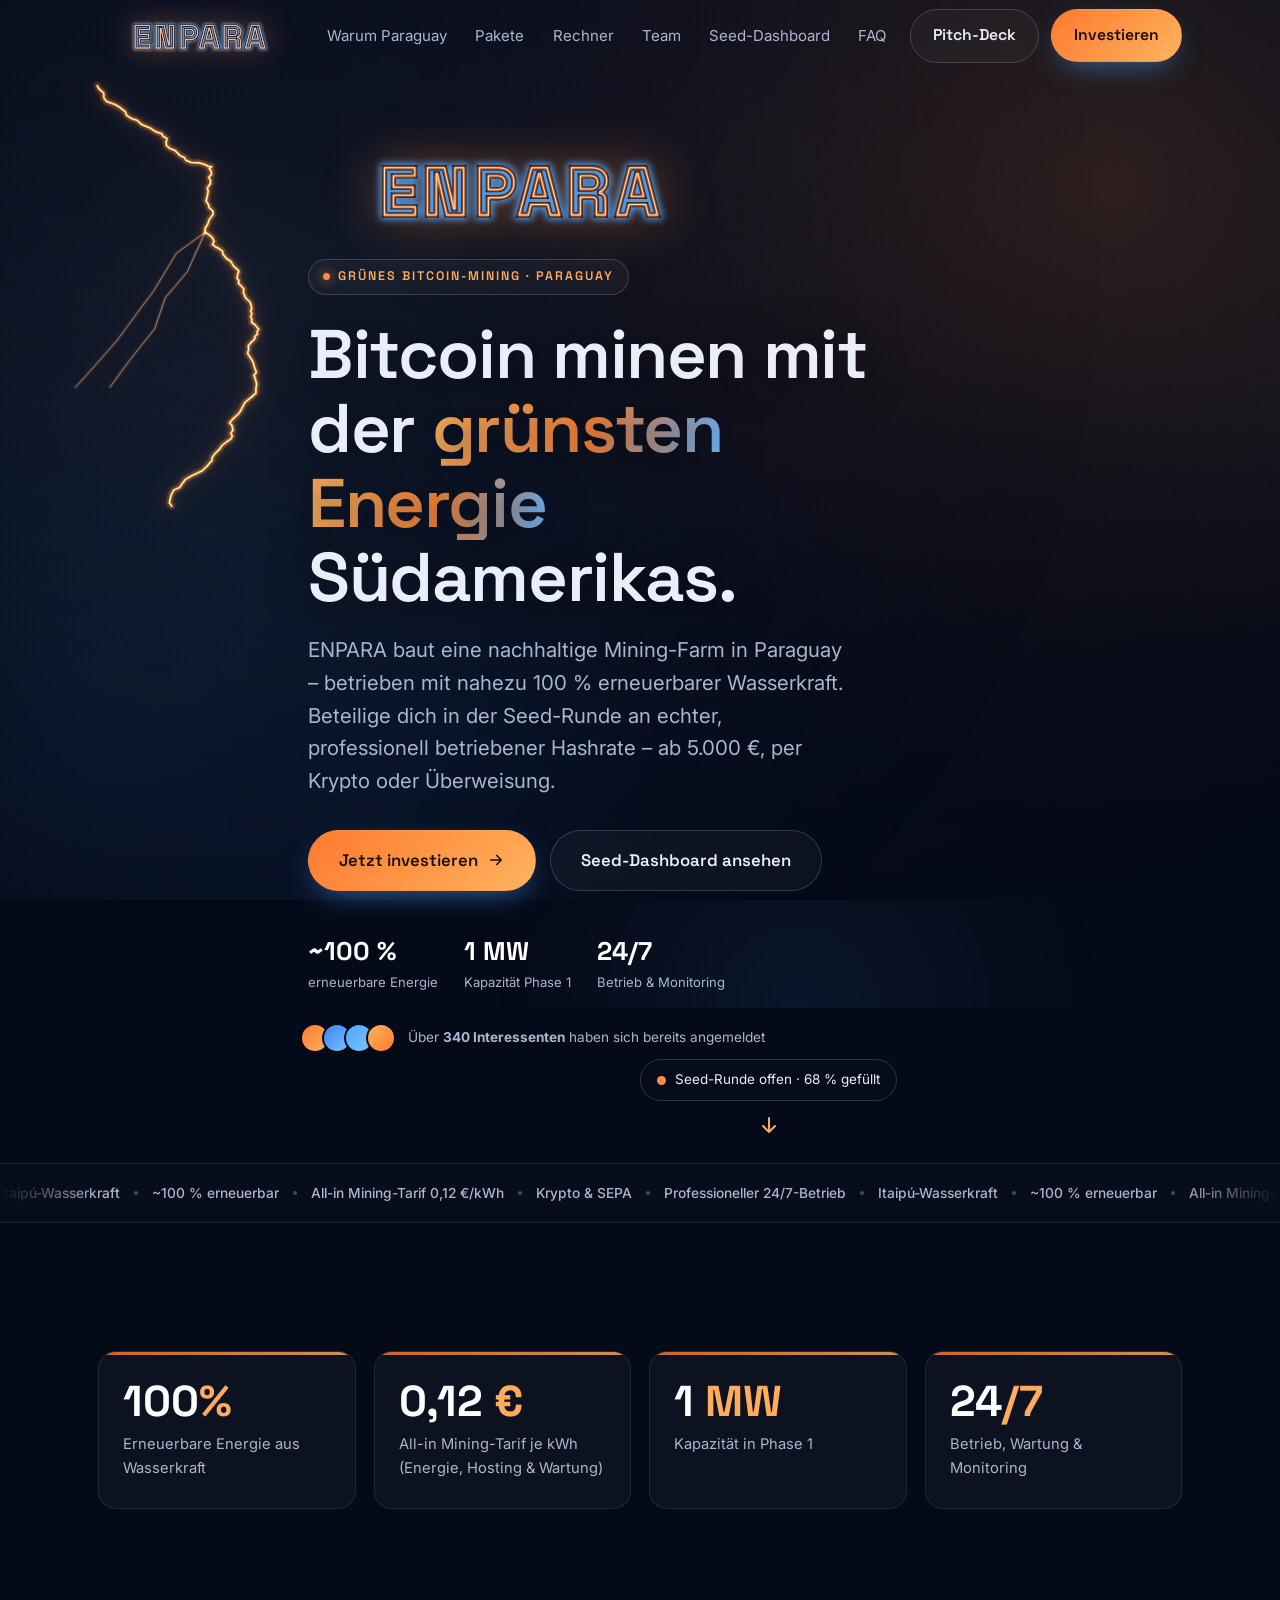
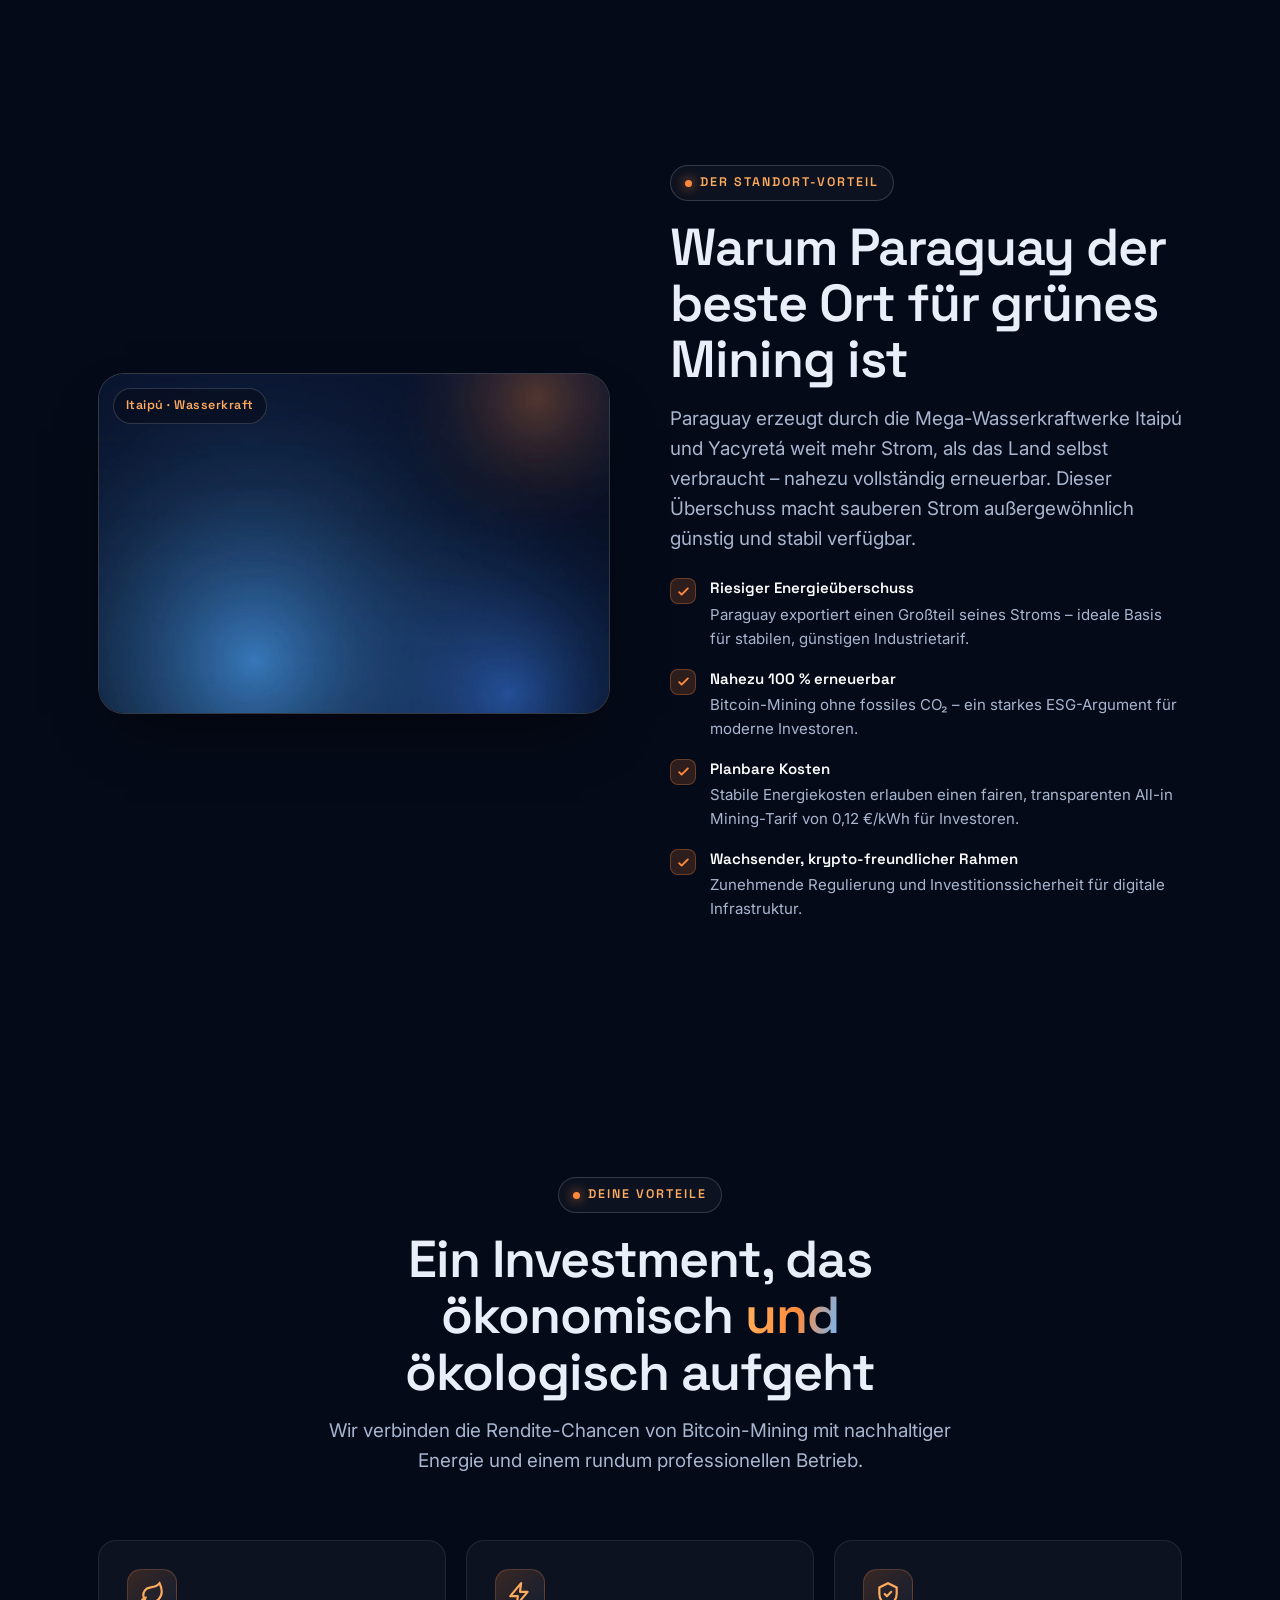
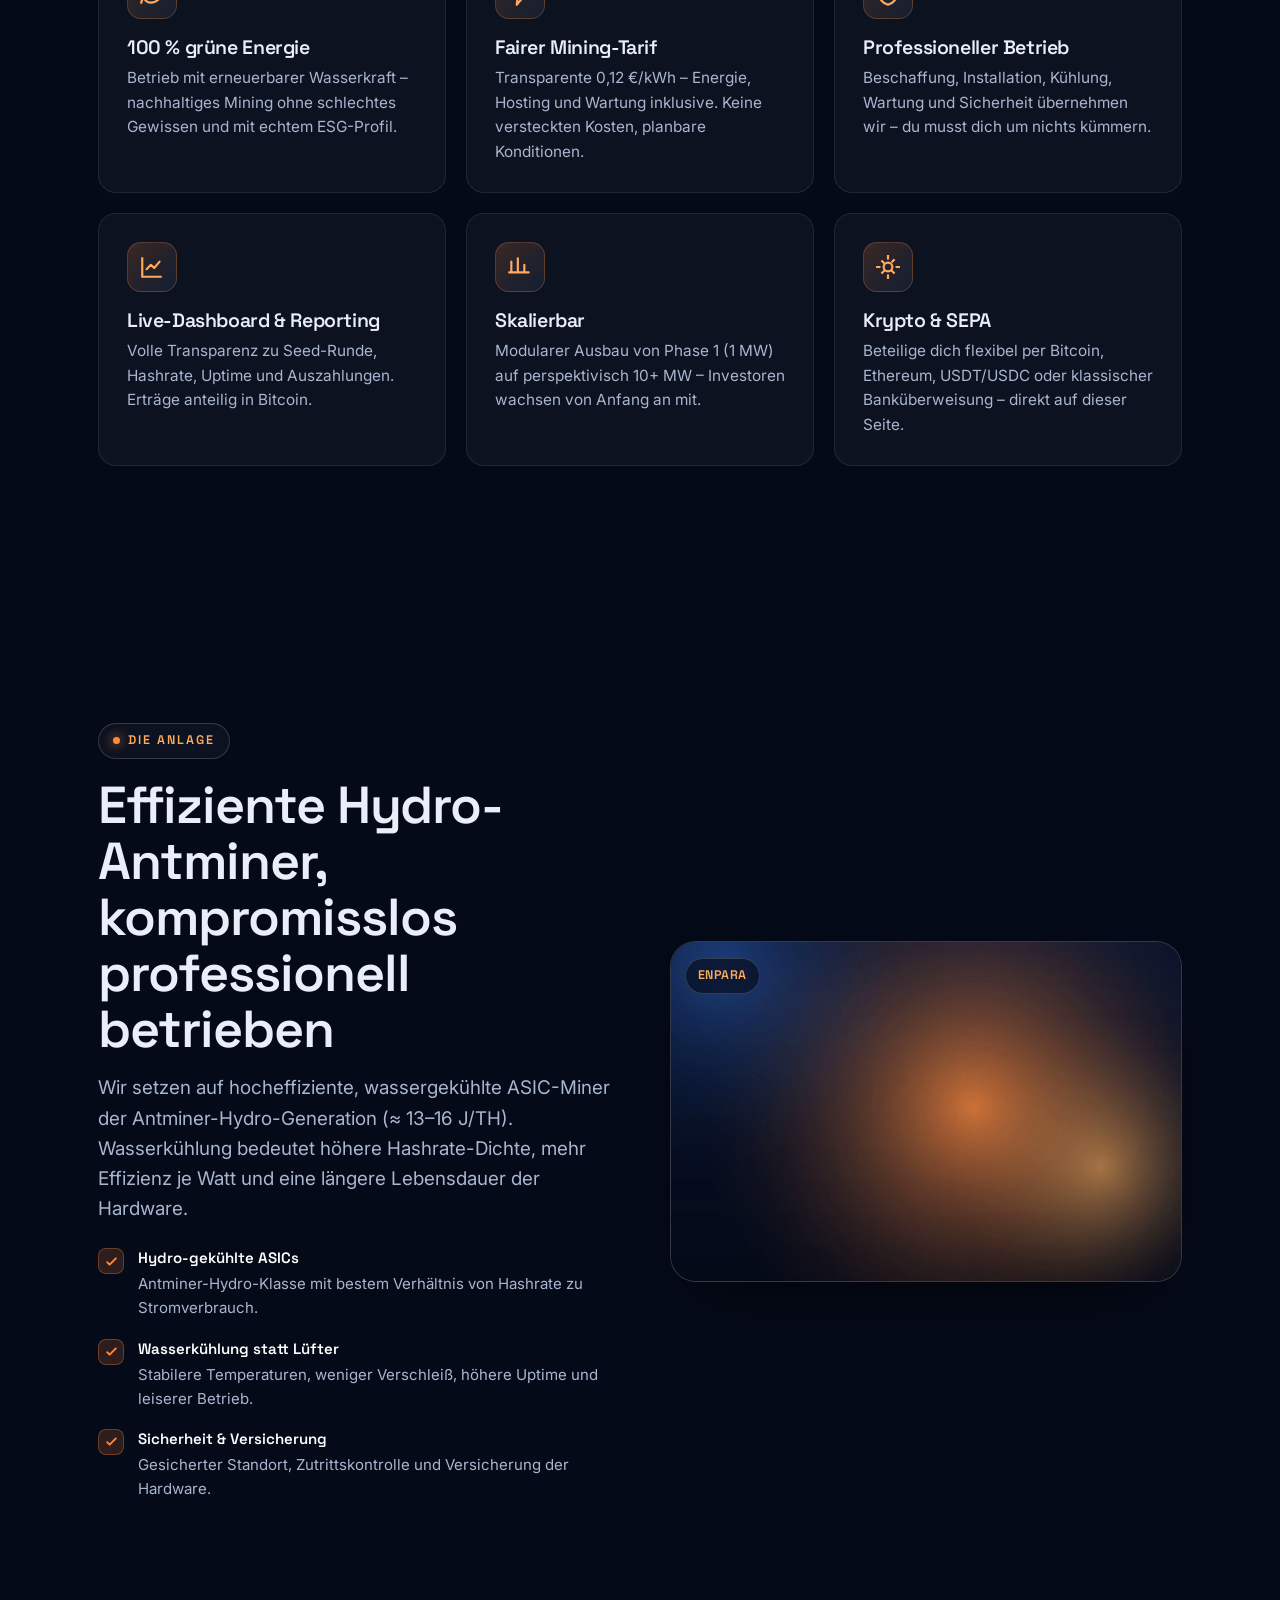
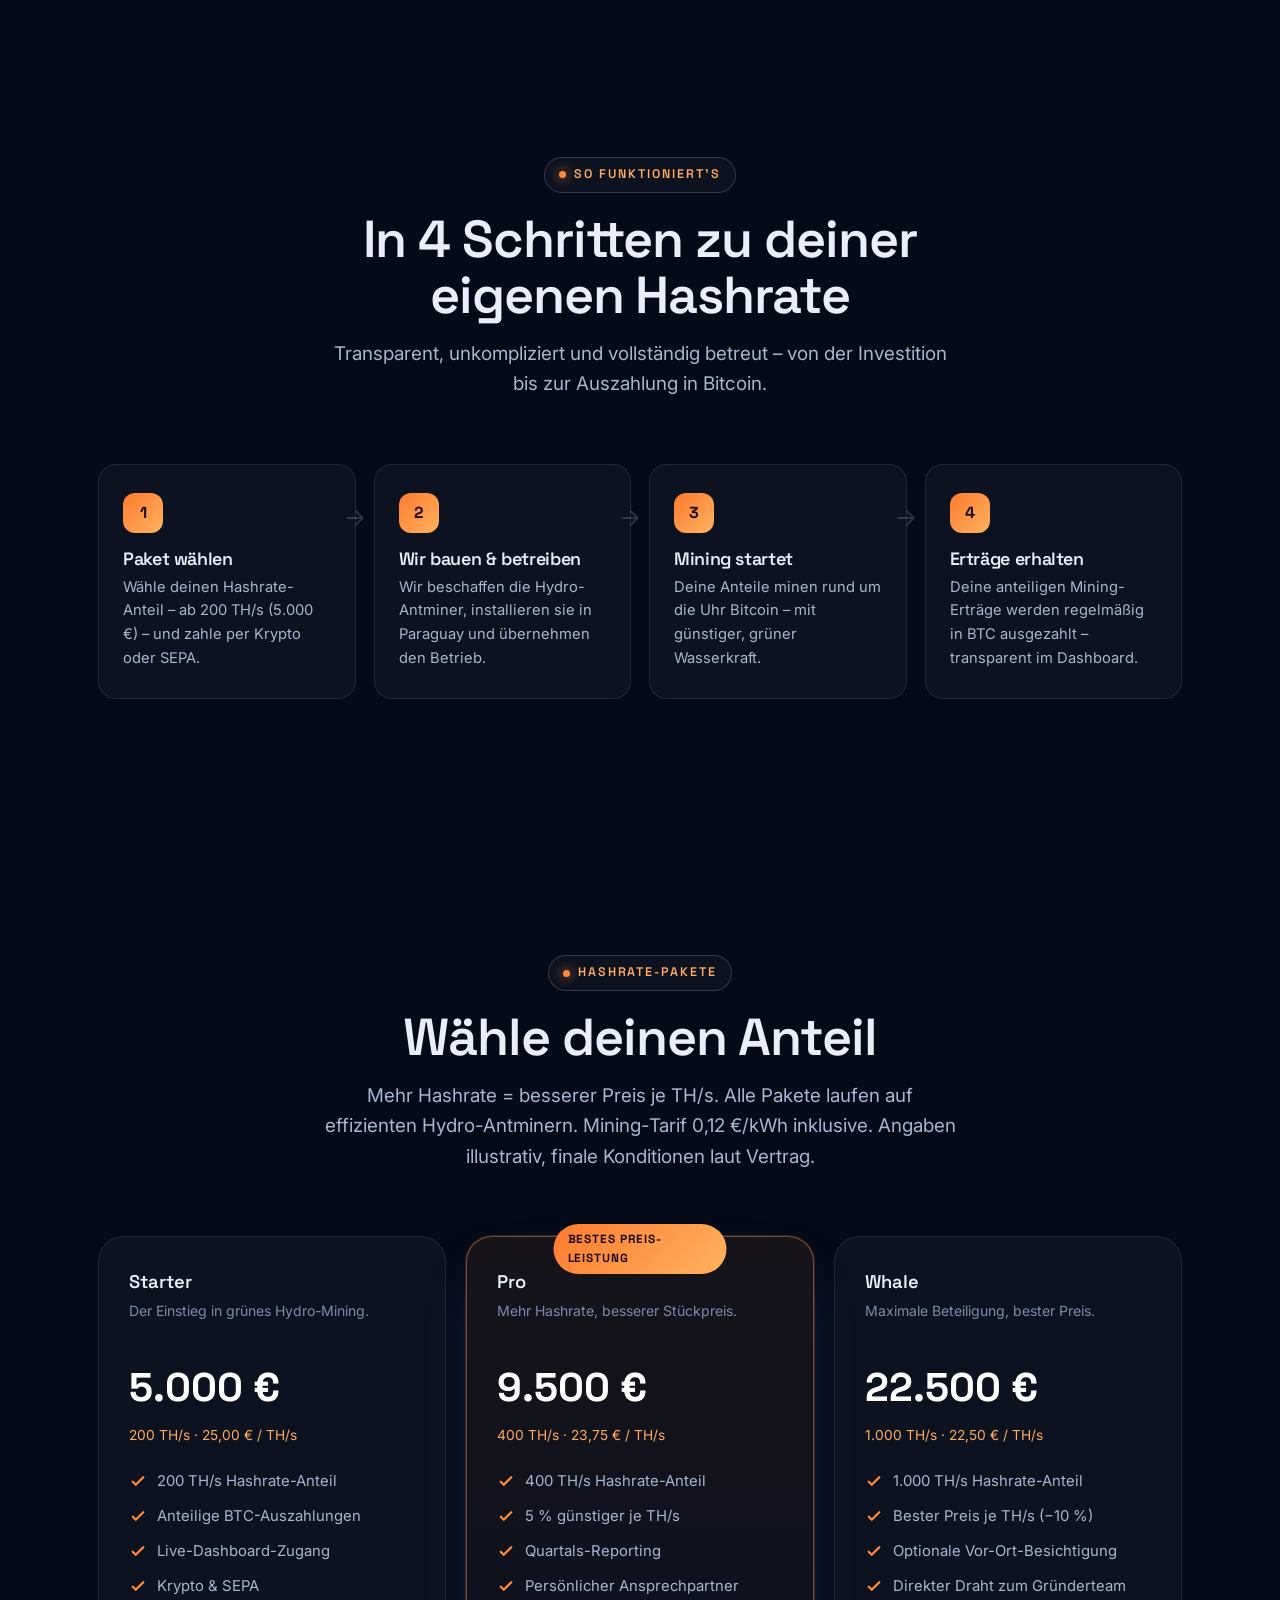
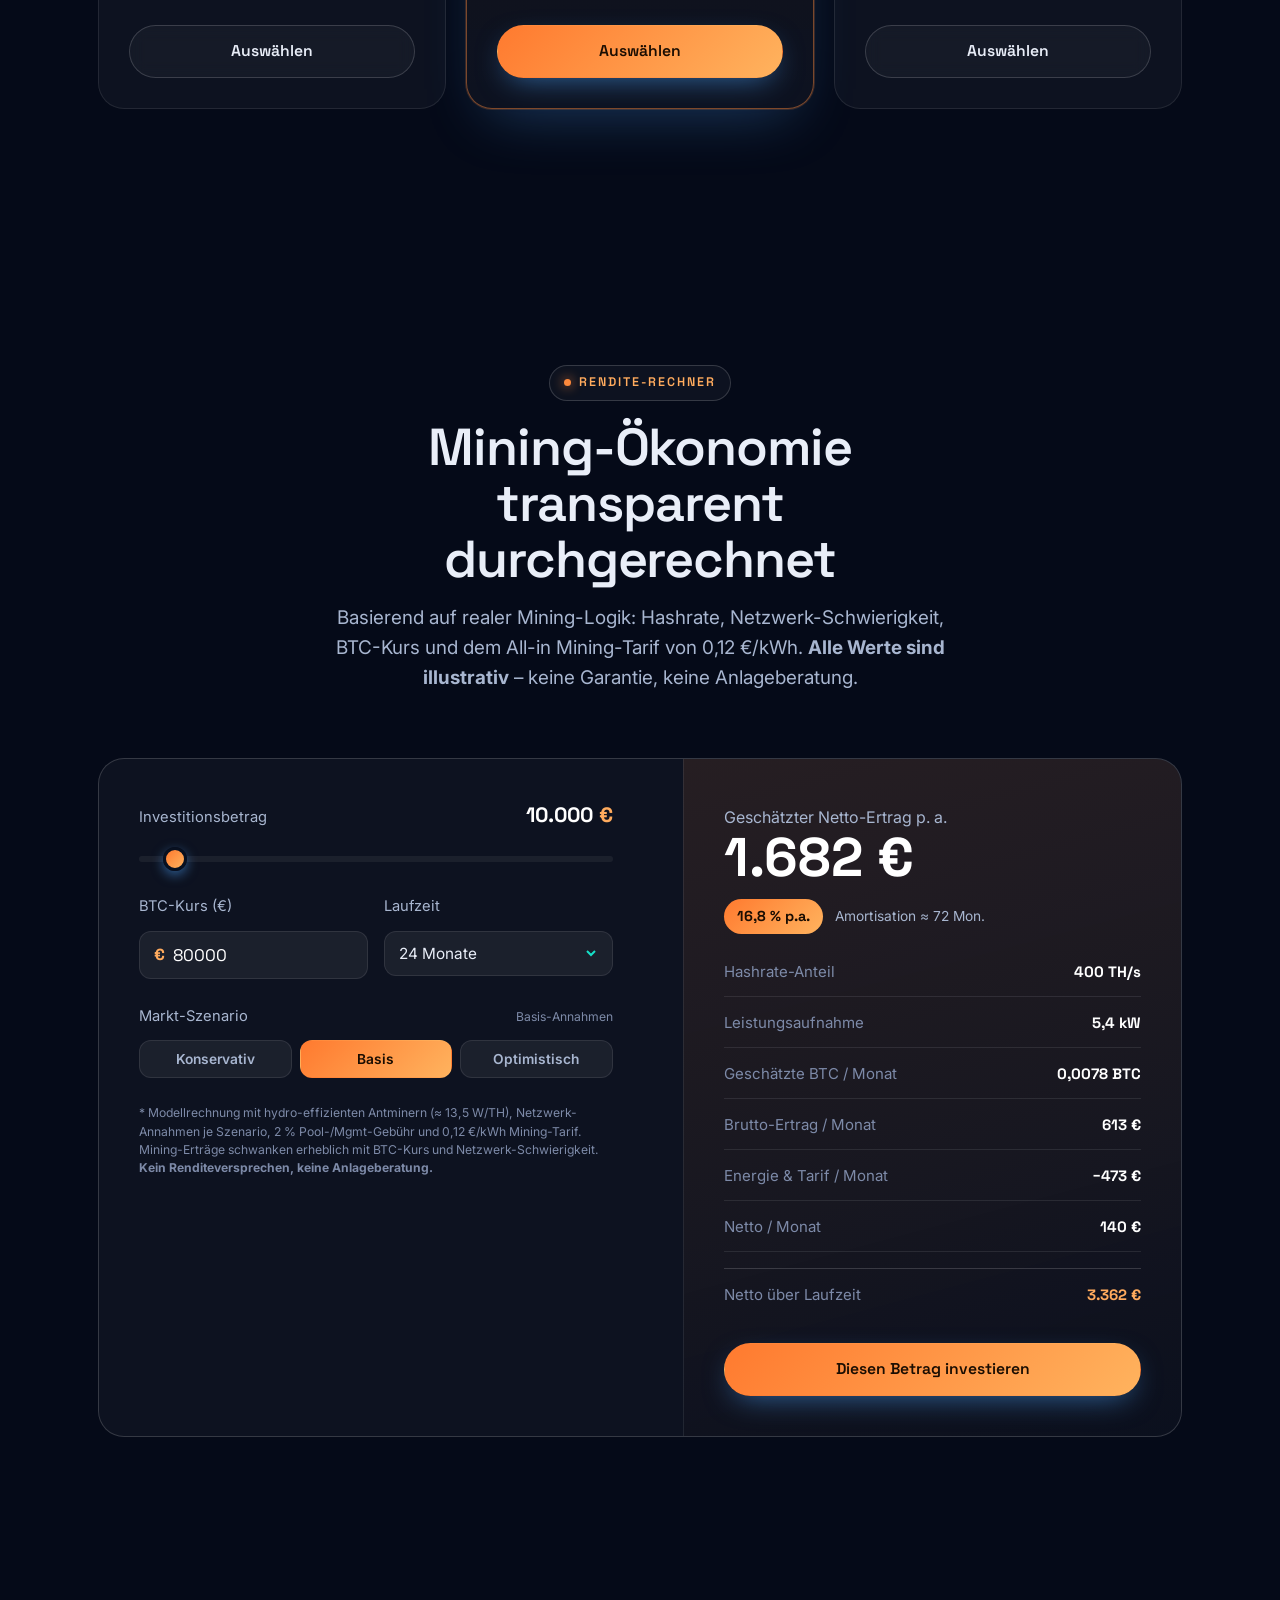
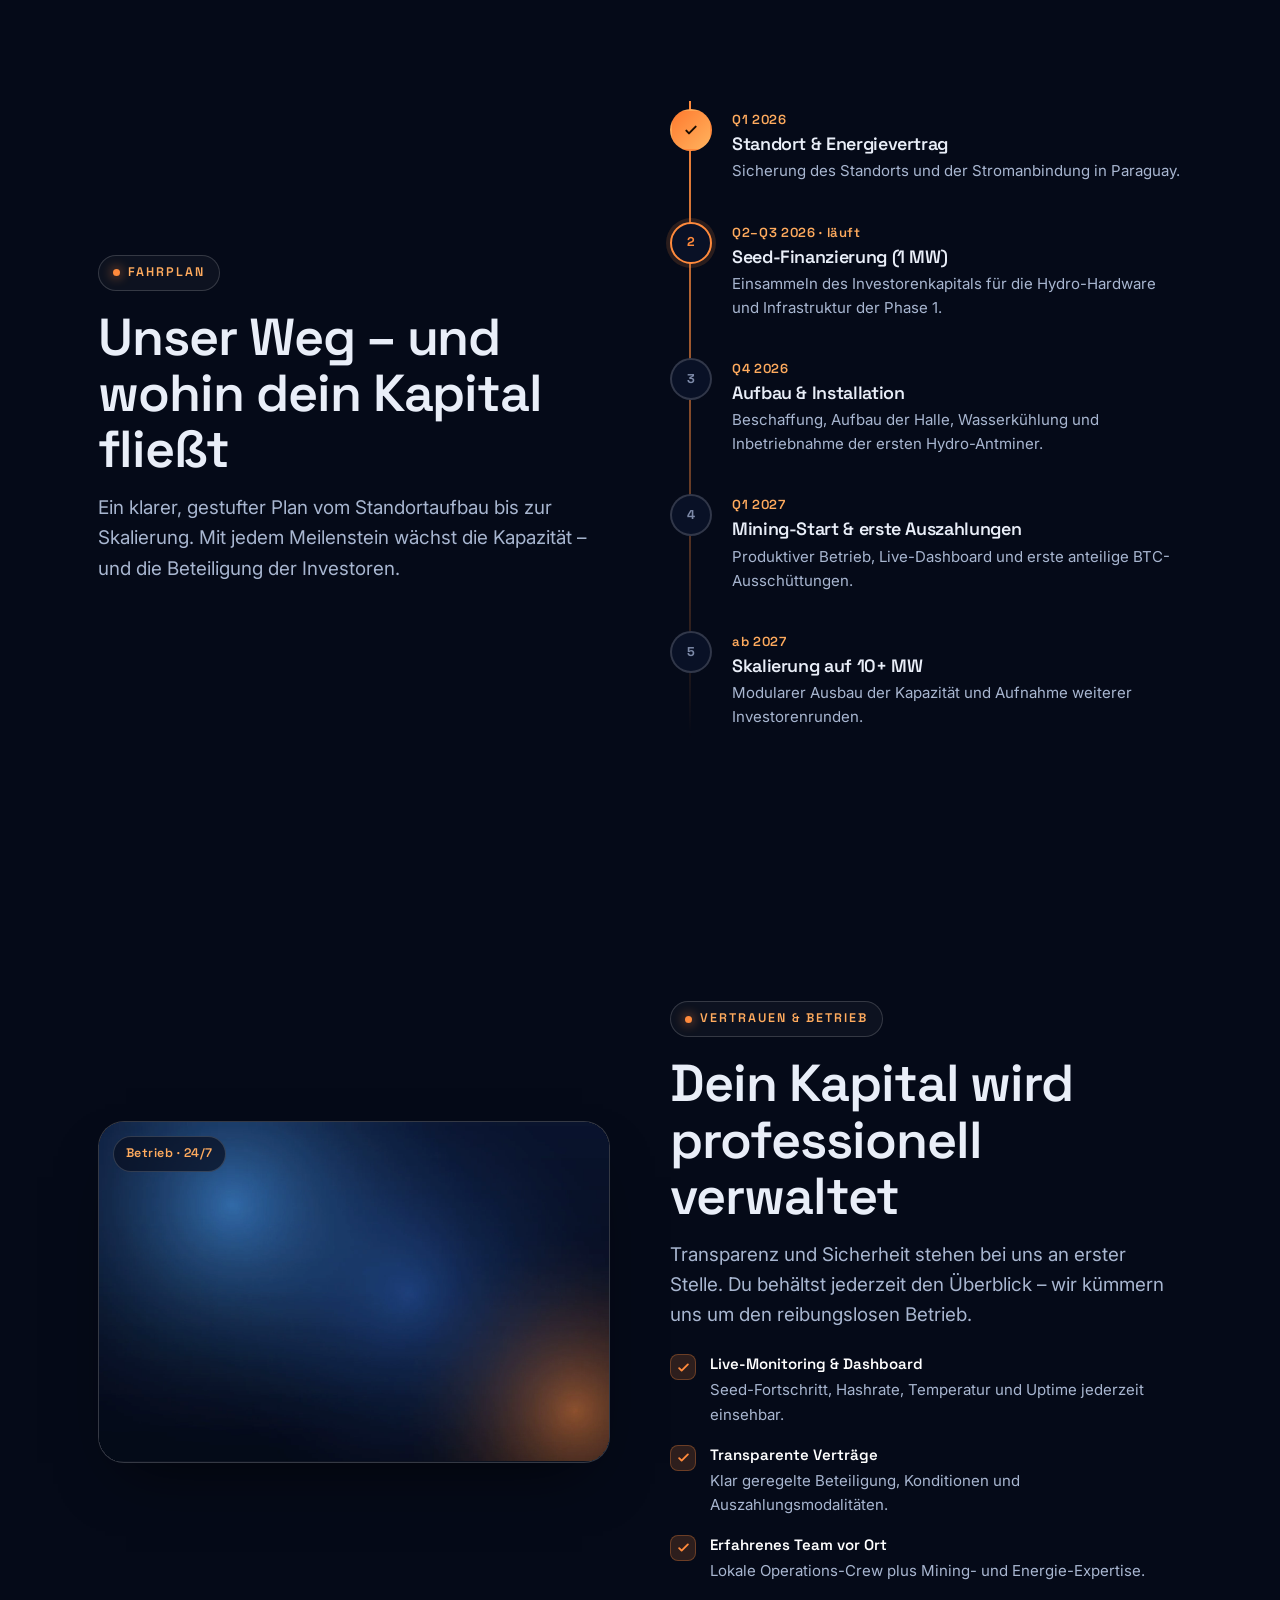
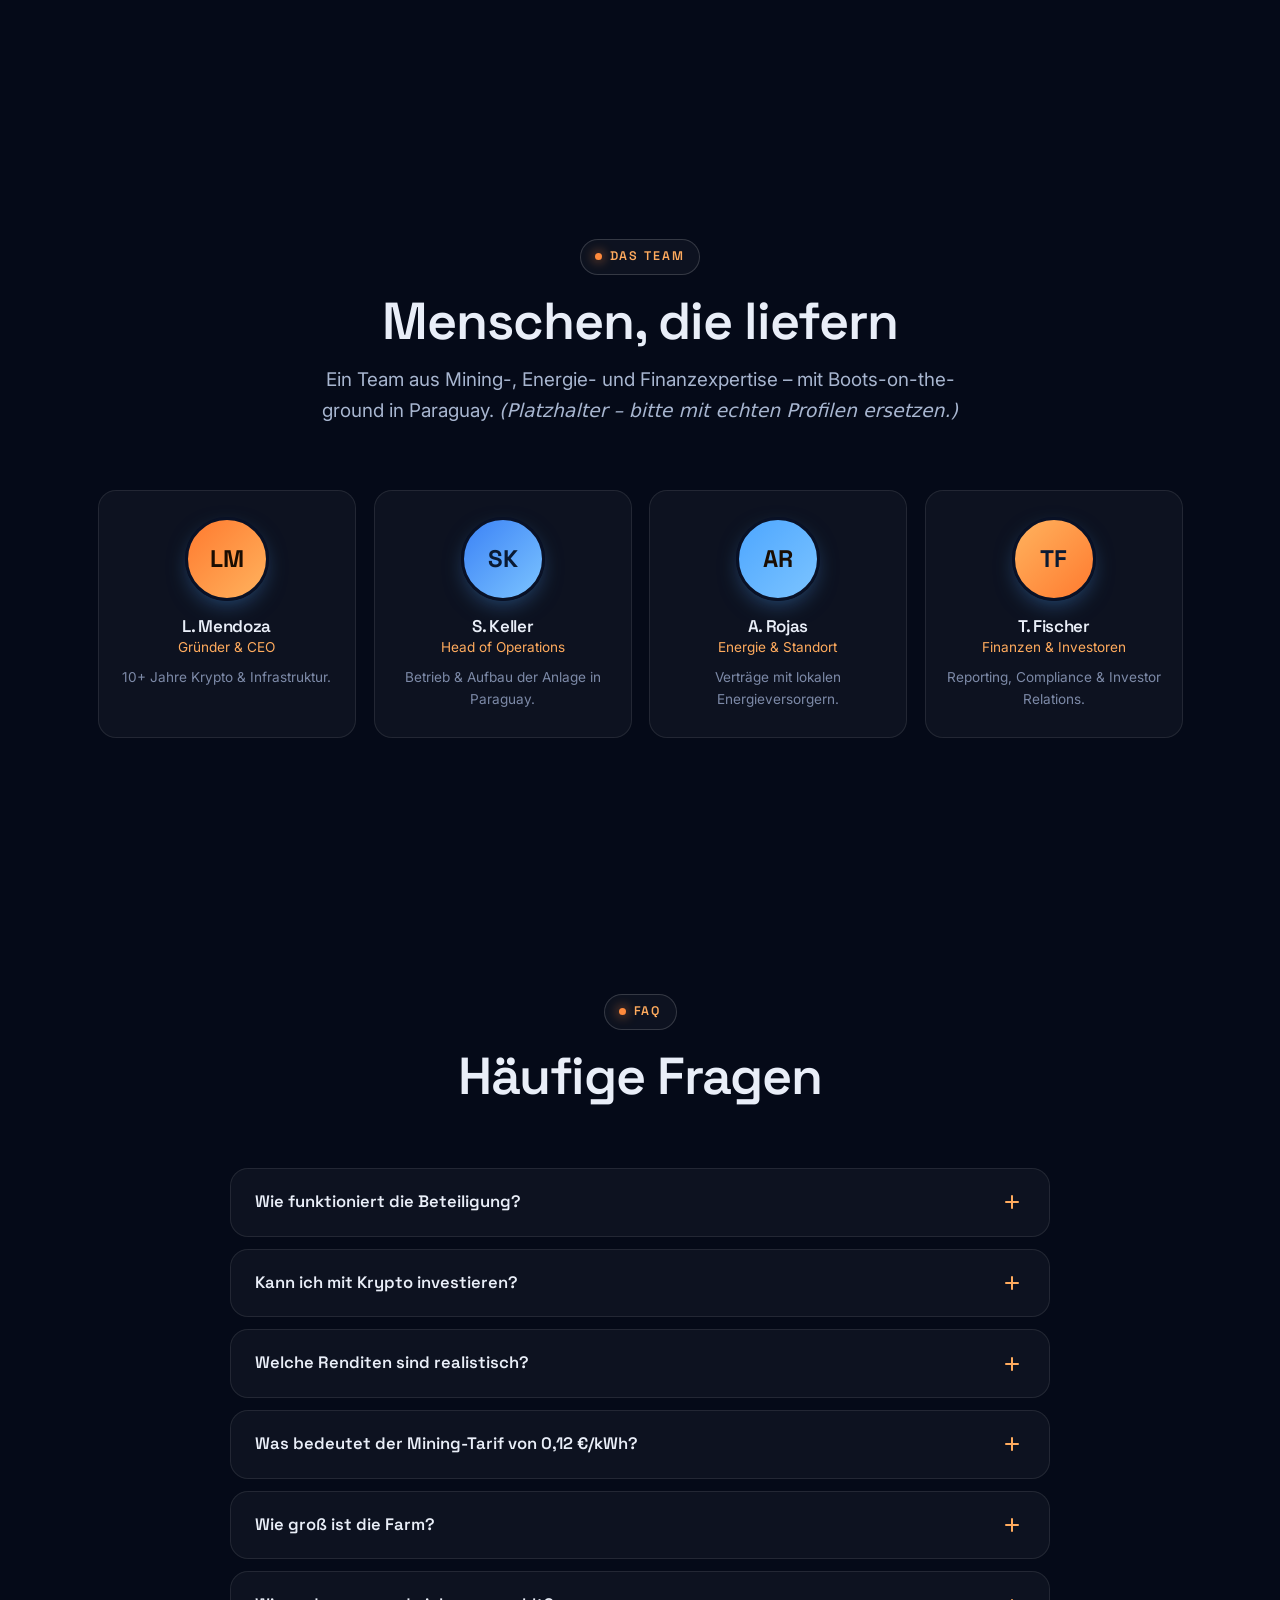
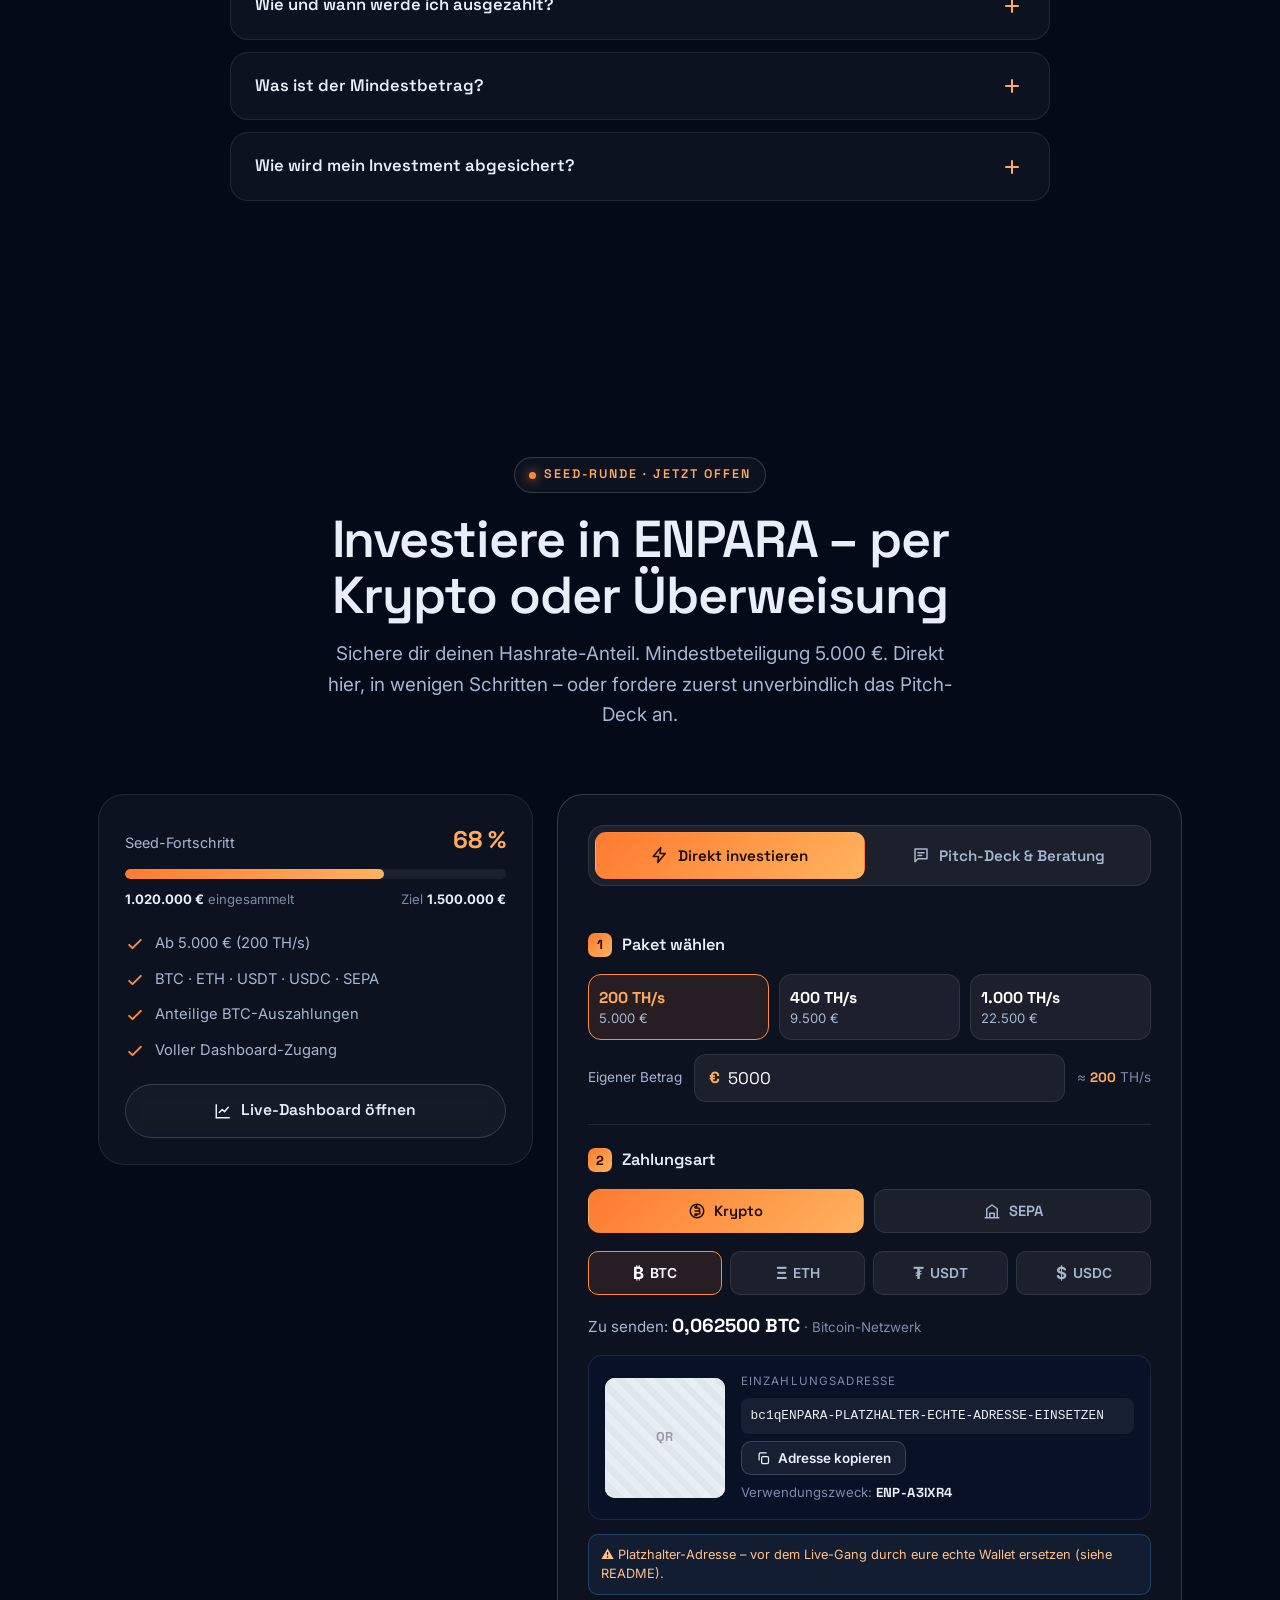
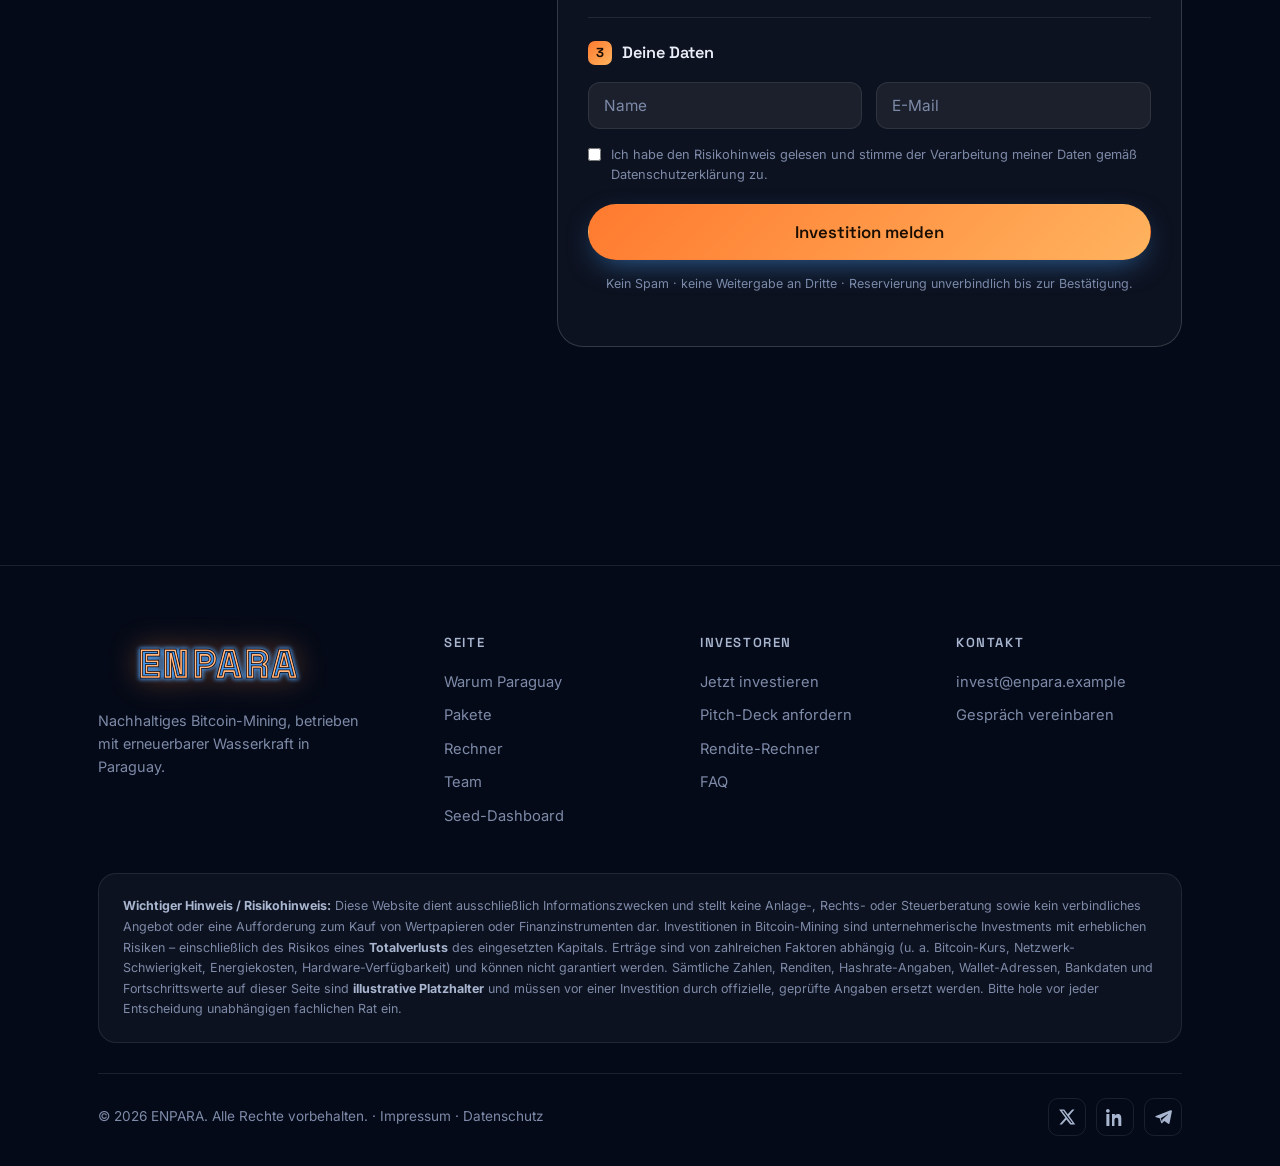
==== commit e653bd6b: "Add site-wide moving lightning background (index + dashboard) The finale design's moving hero video " ====
--- a/index.html
+++ b/index.html
@@ -22,6 +22,15 @@
   <link rel="stylesheet" href="assets/css/styles.css" />
 </head>
 <body>
+
+  <!-- Fixer bewegter Seiten-Hintergrund (Original: c06.mp4 aus dem Claude-Design-Projekt) -->
+  <div class="page-bg" aria-hidden="true">
+    <video autoplay muted loop playsinline poster="assets/img/poster-hero.jpg">
+      <source src="assets/video/clips/c06.mp4" type="video/mp4" />
+      <source src="assets/video/clips/c06.webm" type="video/webm" />
+    </video>
+    <div class="page-bg-overlay"></div>
+  </div>
 
   <div class="scroll-progress" aria-hidden="true"><i></i></div>
 
@@ -81,12 +90,6 @@
 
   <!-- ============ HERO (Vollbild-Hintergrundvideo) ============ -->
   <section class="hero hero-video">
-    <video class="hero-bgvid" autoplay muted loop playsinline poster="assets/img/poster-hero.jpg" aria-hidden="true">
-      <source src="assets/video/clips/c06.mp4" type="video/mp4" />
-      <source src="assets/video/clips/c06.webm" type="video/webm" />
-    </video>
-    <div class="hero-bgvid-overlay" aria-hidden="true"></div>
-
     <div class="container hero-video-inner">
       <svg class="hero-wordmark reveal" viewBox="0 0 560 120" role="img" aria-label="ENPARA"><use href="#enpara-wordmark"/></svg>
       <span class="eyebrow reveal"><span class="dot"></span> Grünes Bitcoin-Mining · Paraguay</span>
@@ -787,6 +790,8 @@
     </div>
   </footer>
 
+  <canvas class="energy-bg" aria-hidden="true"></canvas>
+
   <script src="assets/js/main.js" defer></script>
   <script src="assets/js/effects.js" defer></script>
 </body>
--- a/assets/css/styles.css
+++ b/assets/css/styles.css
@@ -851,6 +851,17 @@
 .site-header .logo-word { view-transition-name: brand-logo; }
 ::view-transition-old(root), ::view-transition-new(root) { animation-duration: .4s; }
 ::view-transition-group(brand-logo) { animation-duration: .5s; }
+
+/* ---------- Fixed moving page background + lightning canvas ---------- */
+.page-bg { position: fixed; inset: 0; z-index: -2; pointer-events: none; }
+.page-bg video { width: 100%; height: 100%; object-fit: cover; object-position: center; }
+.page-bg-overlay {
+  position: absolute; inset: 0;
+  background:
+    radial-gradient(120% 90% at 22% 28%, rgba(5, 10, 24, .42) 0%, rgba(5, 10, 24, .68) 55%, rgba(5, 10, 24, .84) 100%),
+    linear-gradient(180deg, rgba(5, 10, 24, .30) 0%, rgba(5, 10, 24, .55) 100%);
+}
+.energy-bg { position: fixed; inset: 0; width: 100%; height: 100%; z-index: -1; pointer-events: none; }
 
 /* ---------- Scroll progress bar ---------- */
 .scroll-progress {
@@ -995,4 +1006,5 @@
   .chart-wrap .chart-area, .chart-wrap .chart-dot { opacity: 1; }
   .chart-wrap .chart-line { stroke-dasharray: none !important; stroke-dashoffset: 0 !important; }
   .scroll-progress { display: none; }
-}
+  .energy-bg { display: none; }
+}
